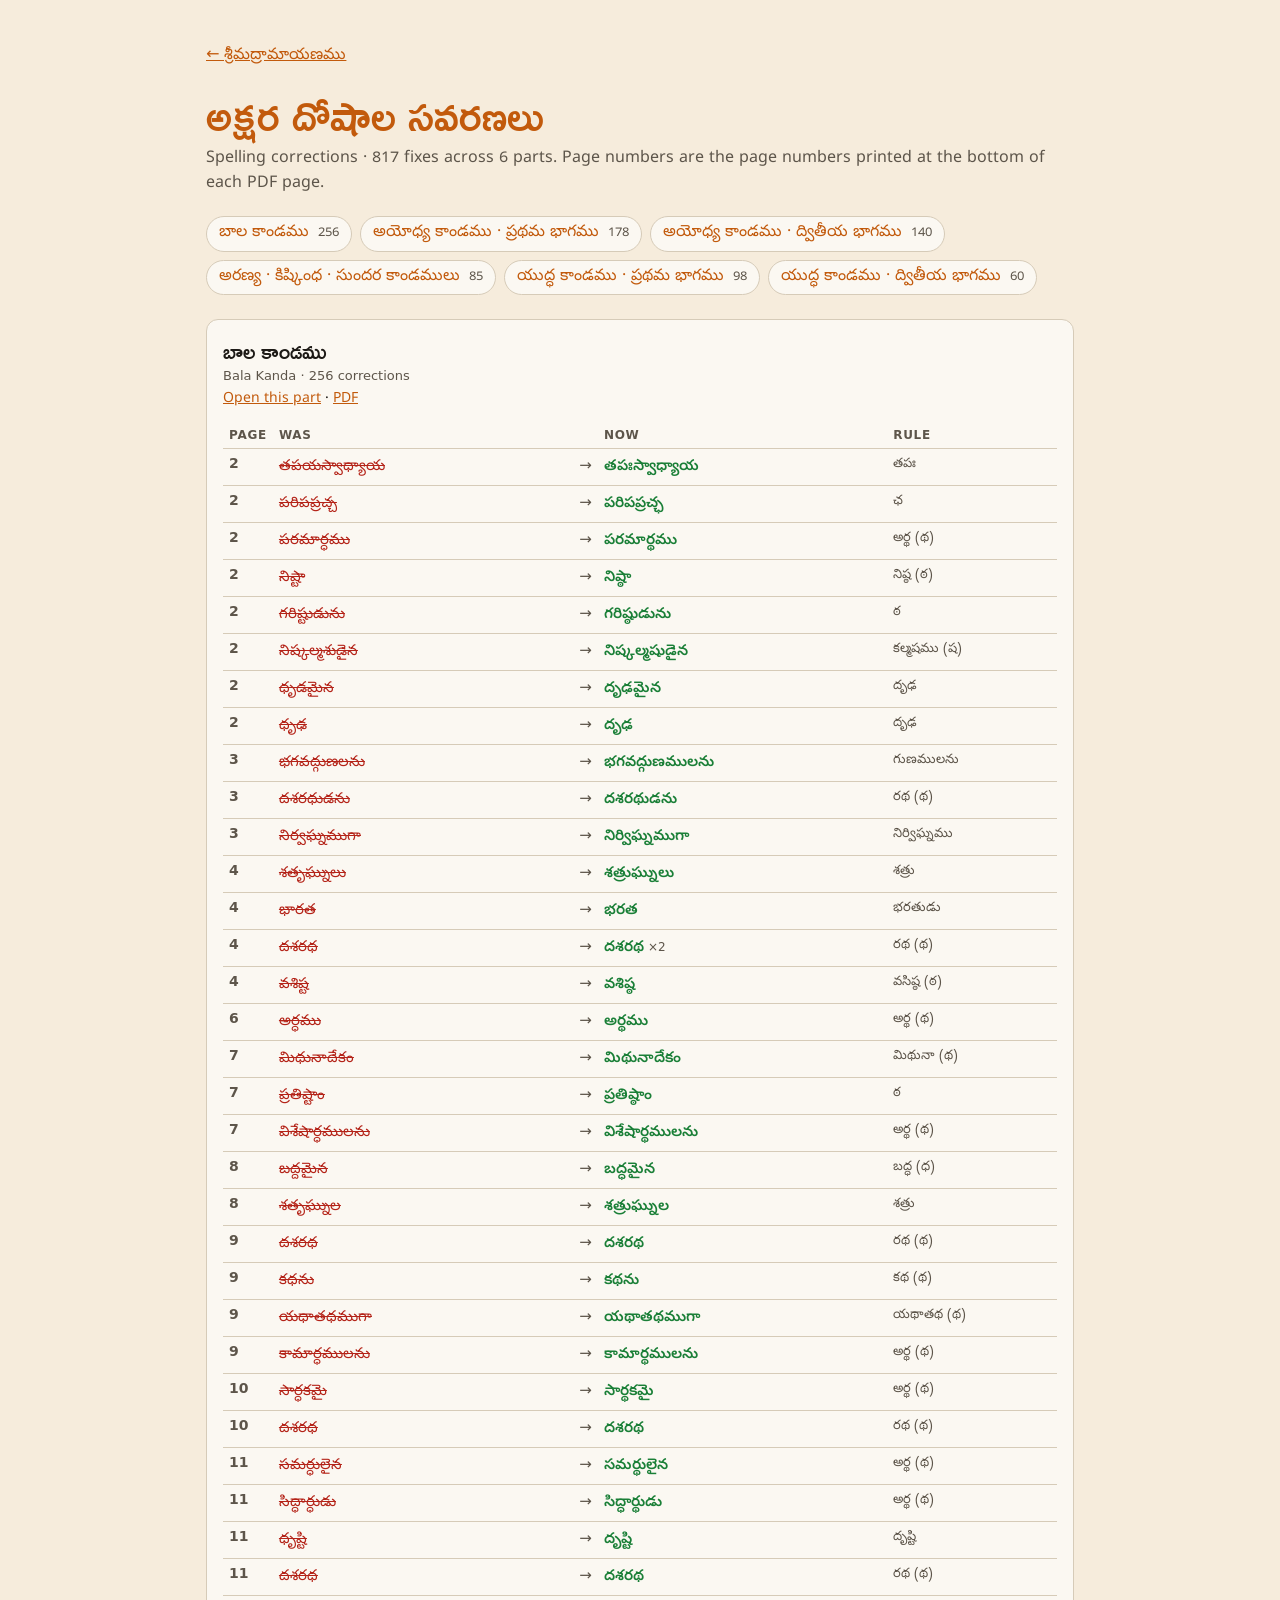
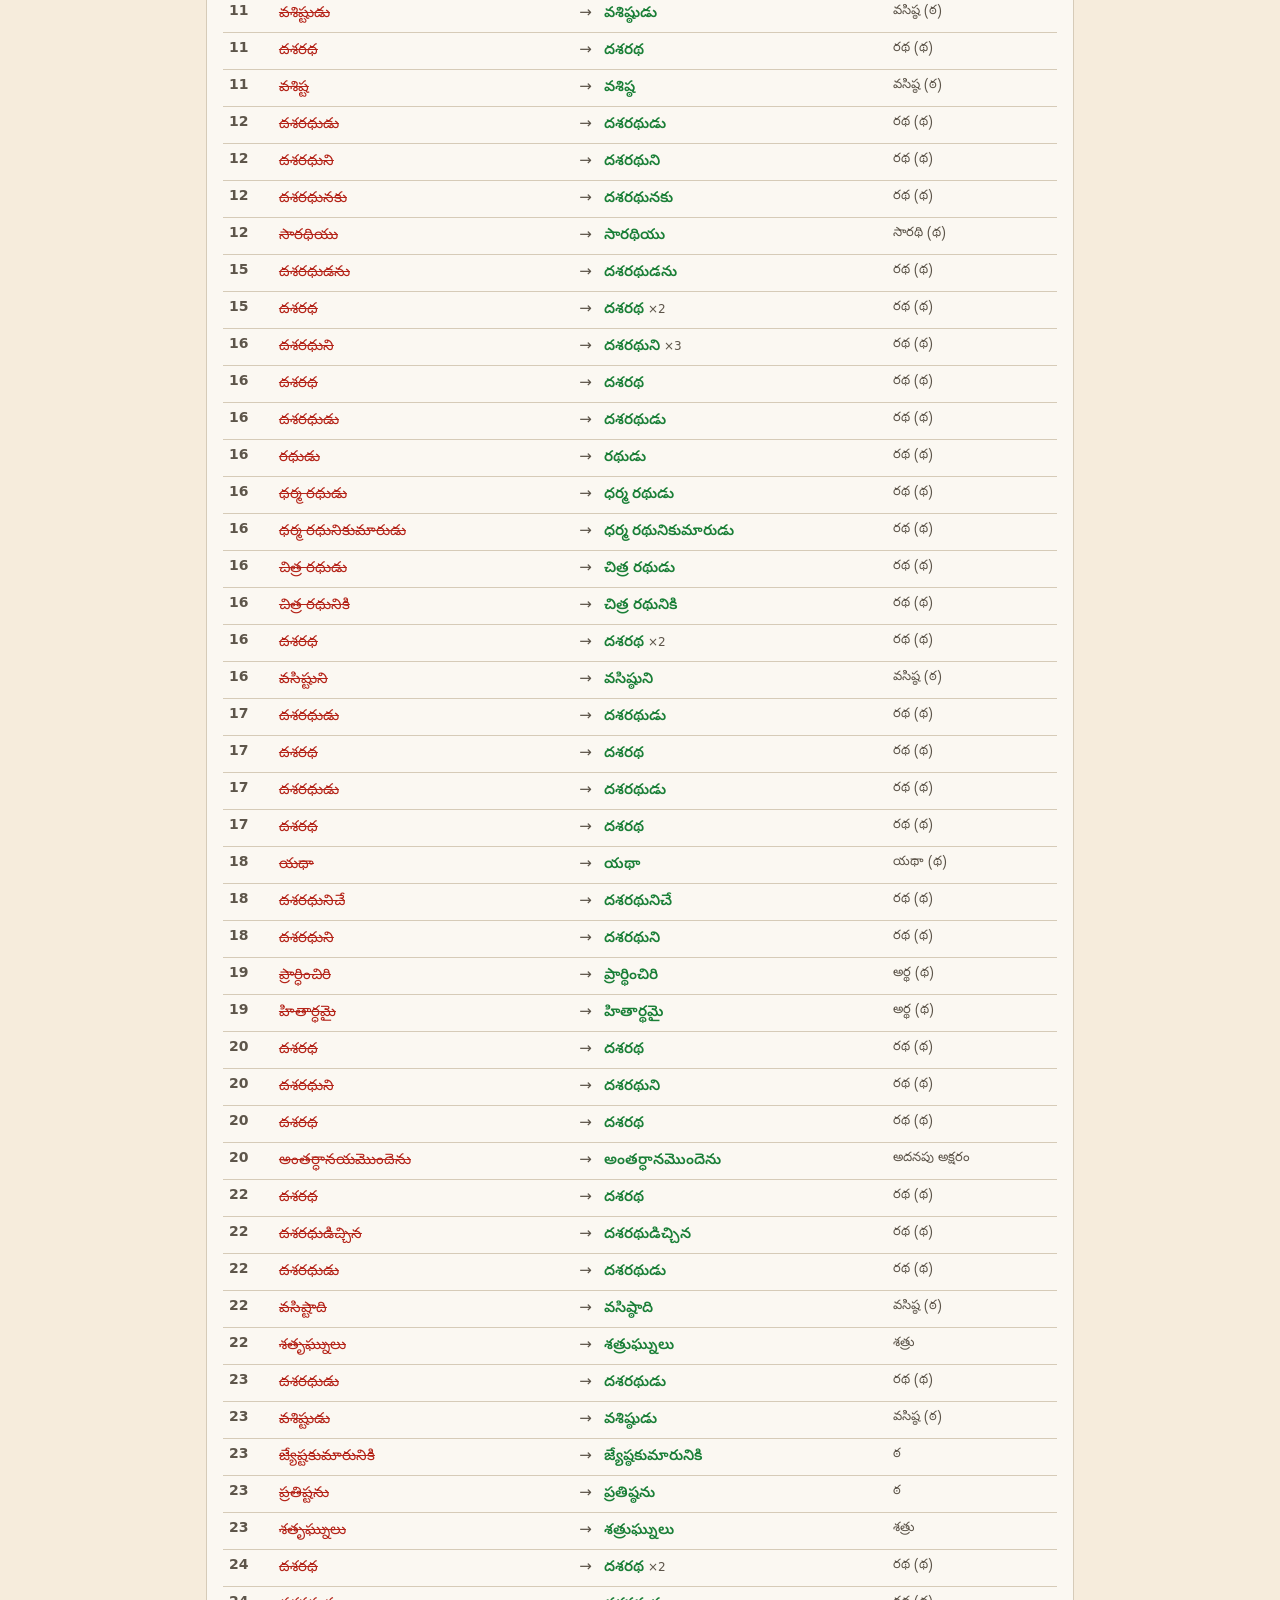
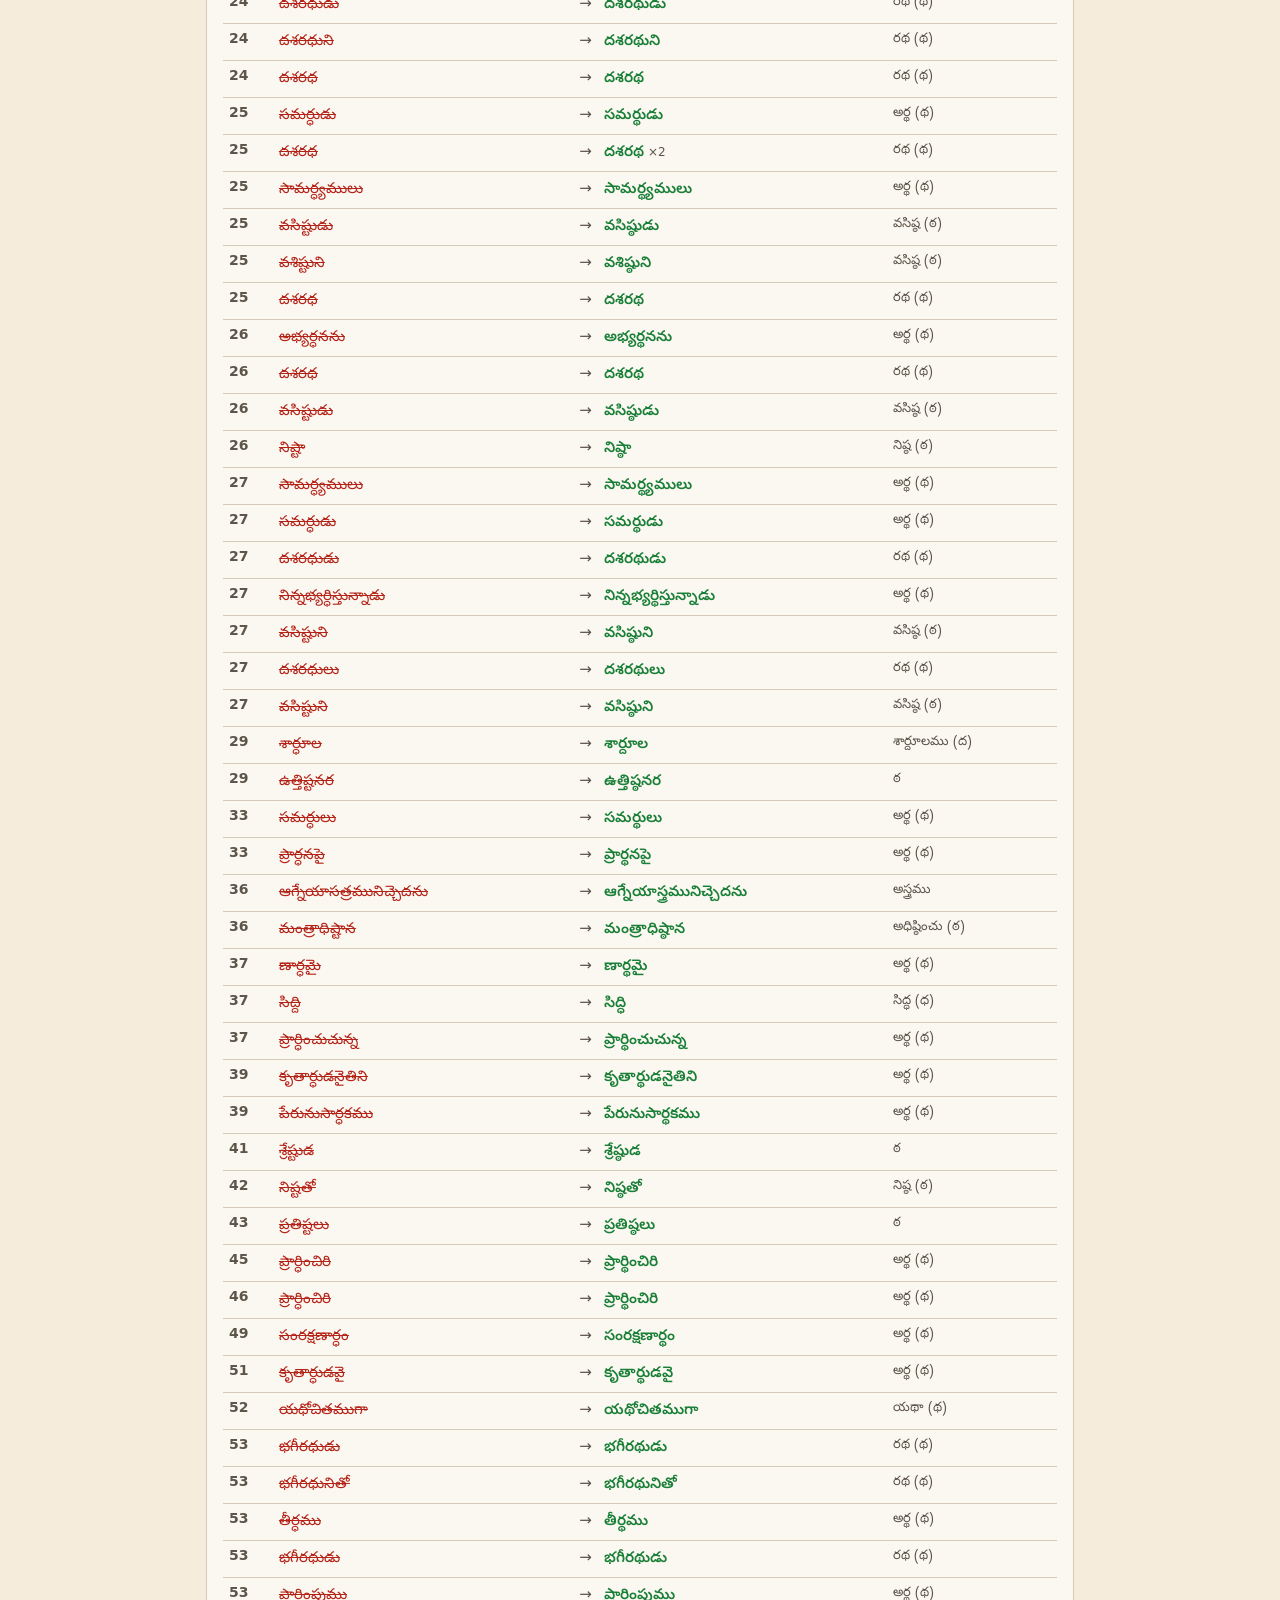
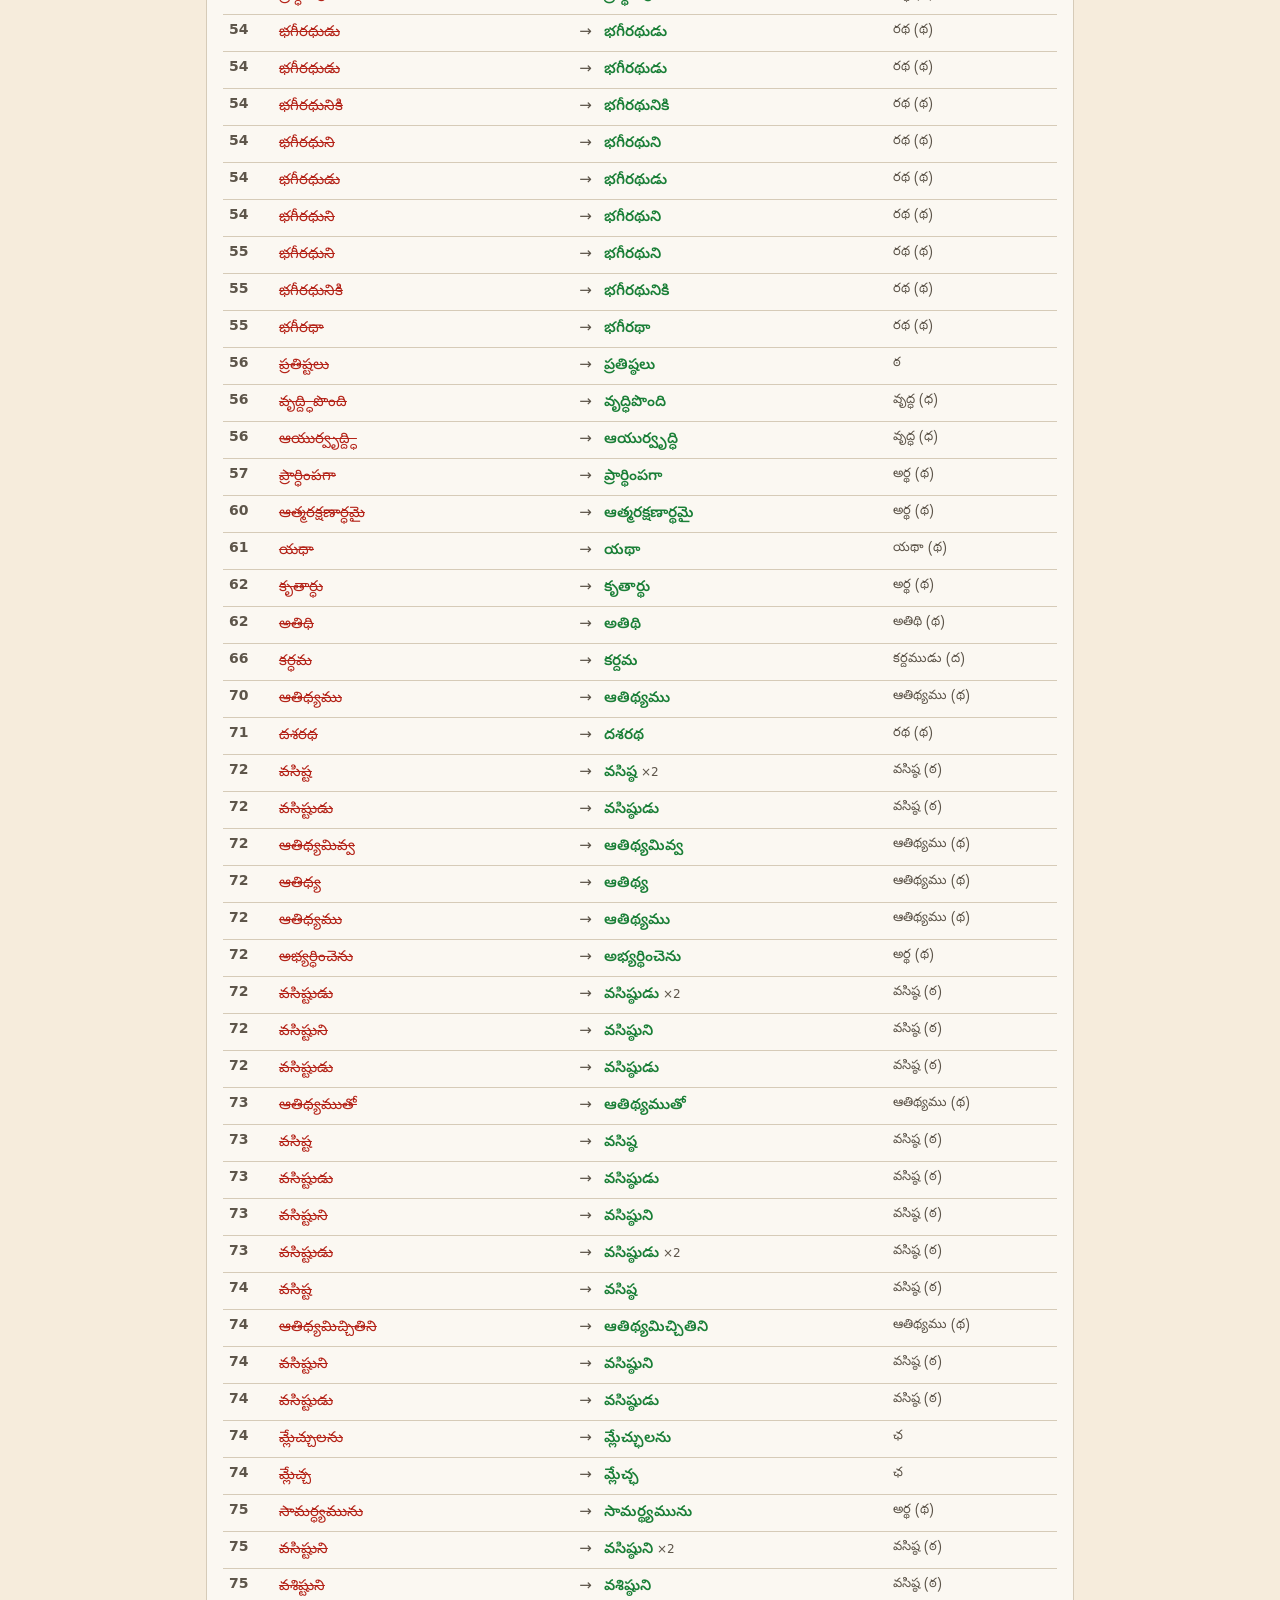
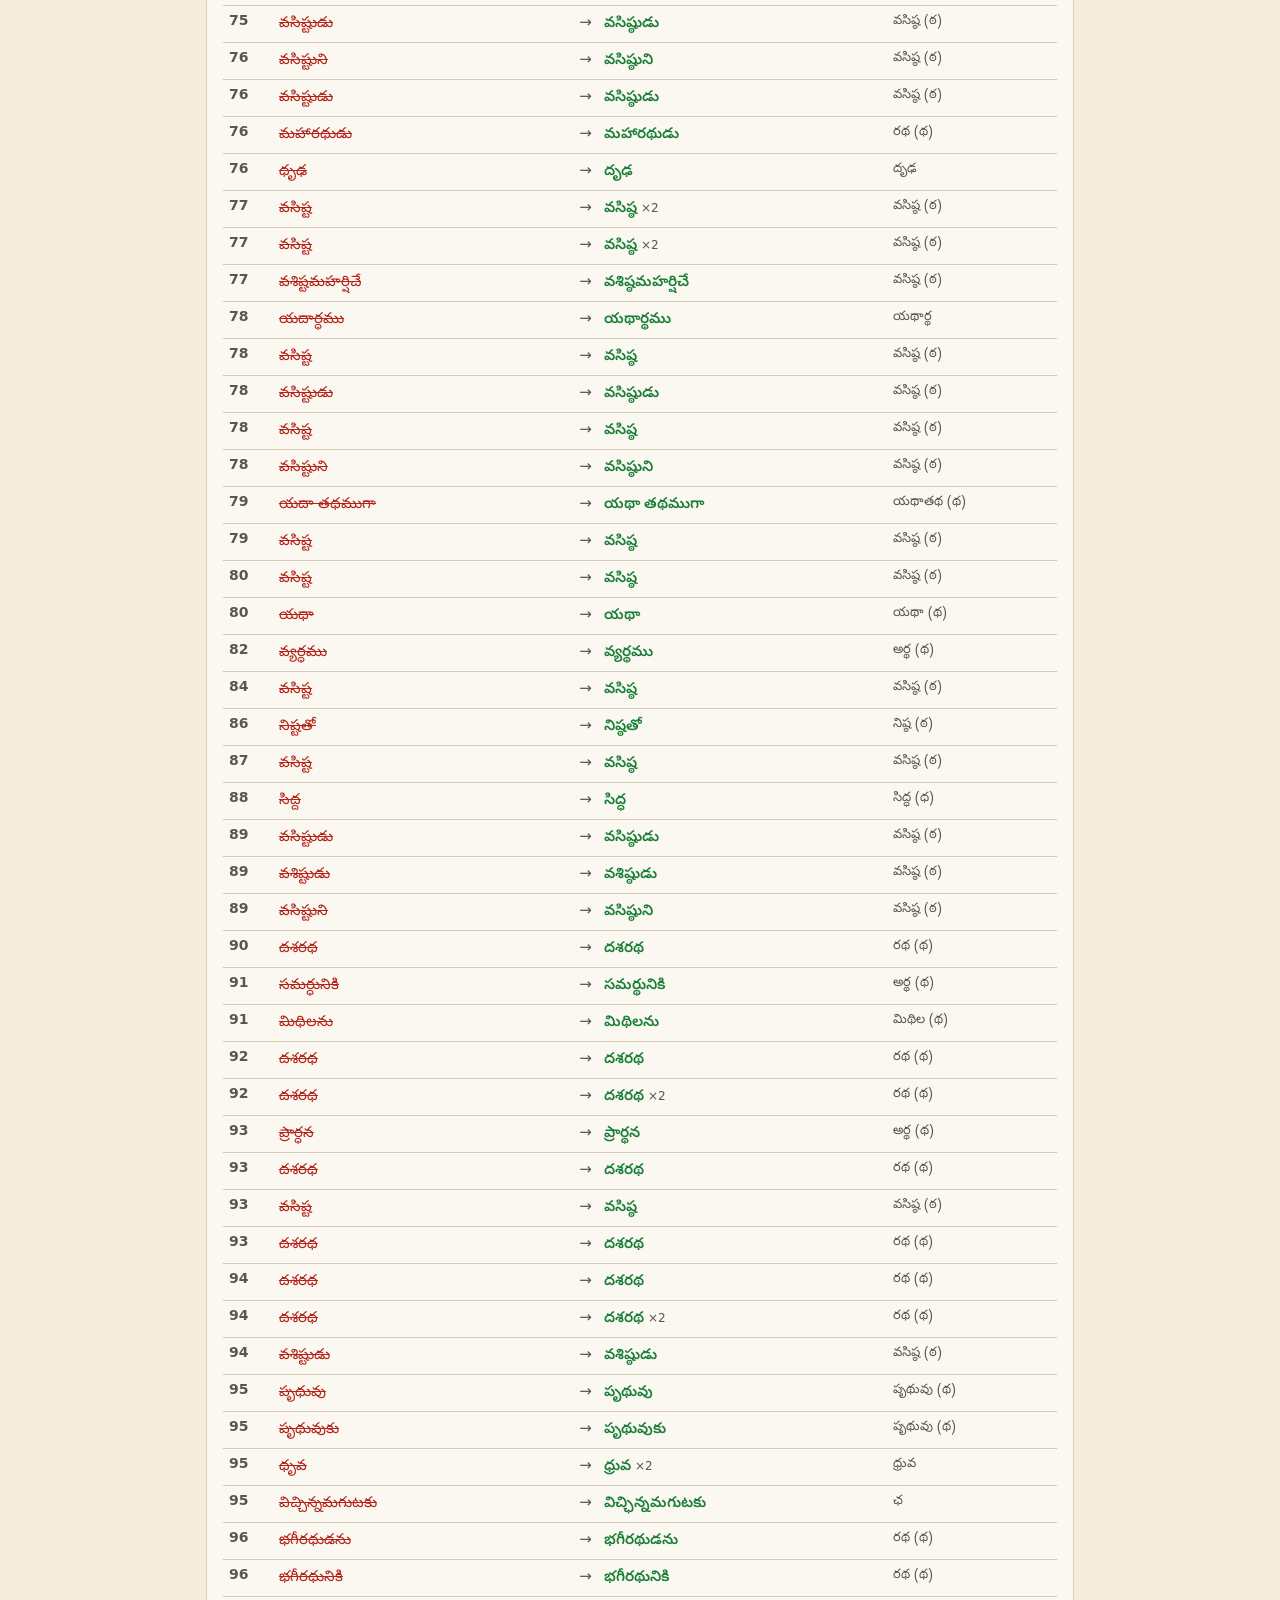
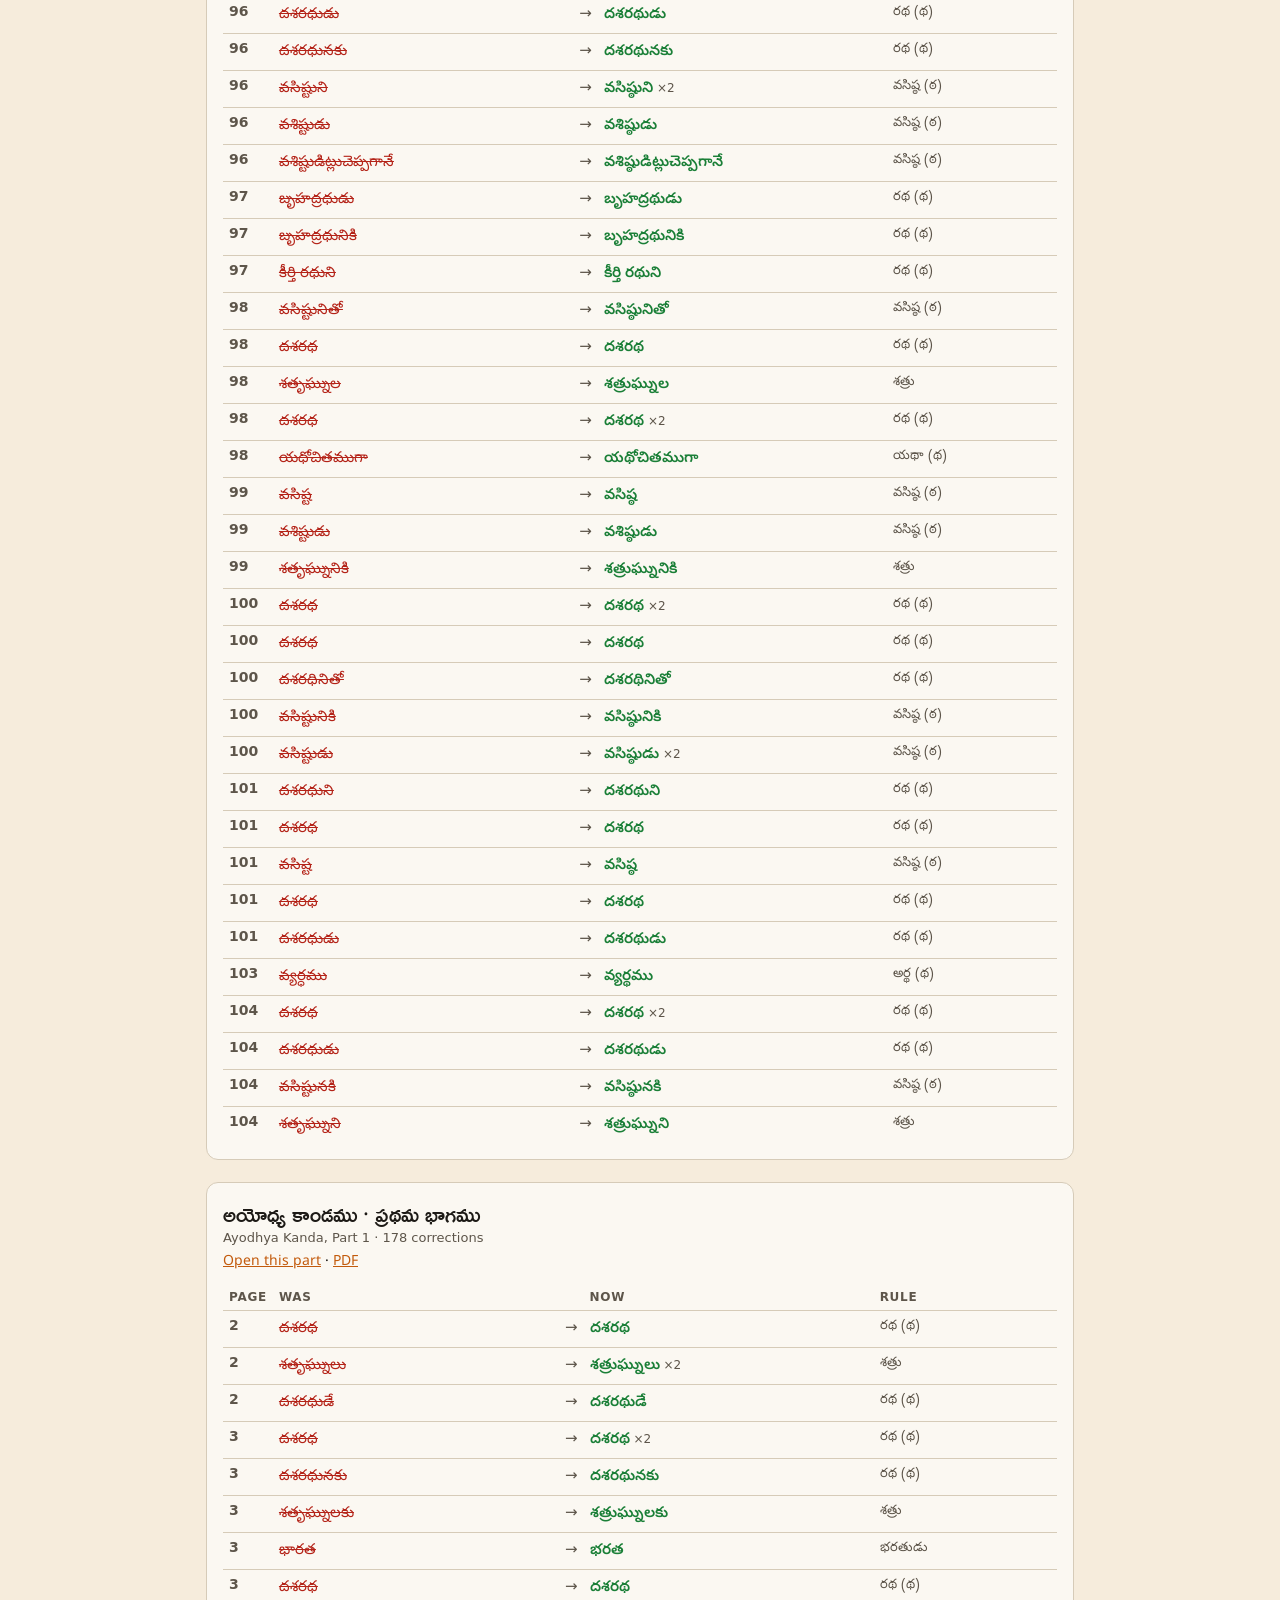
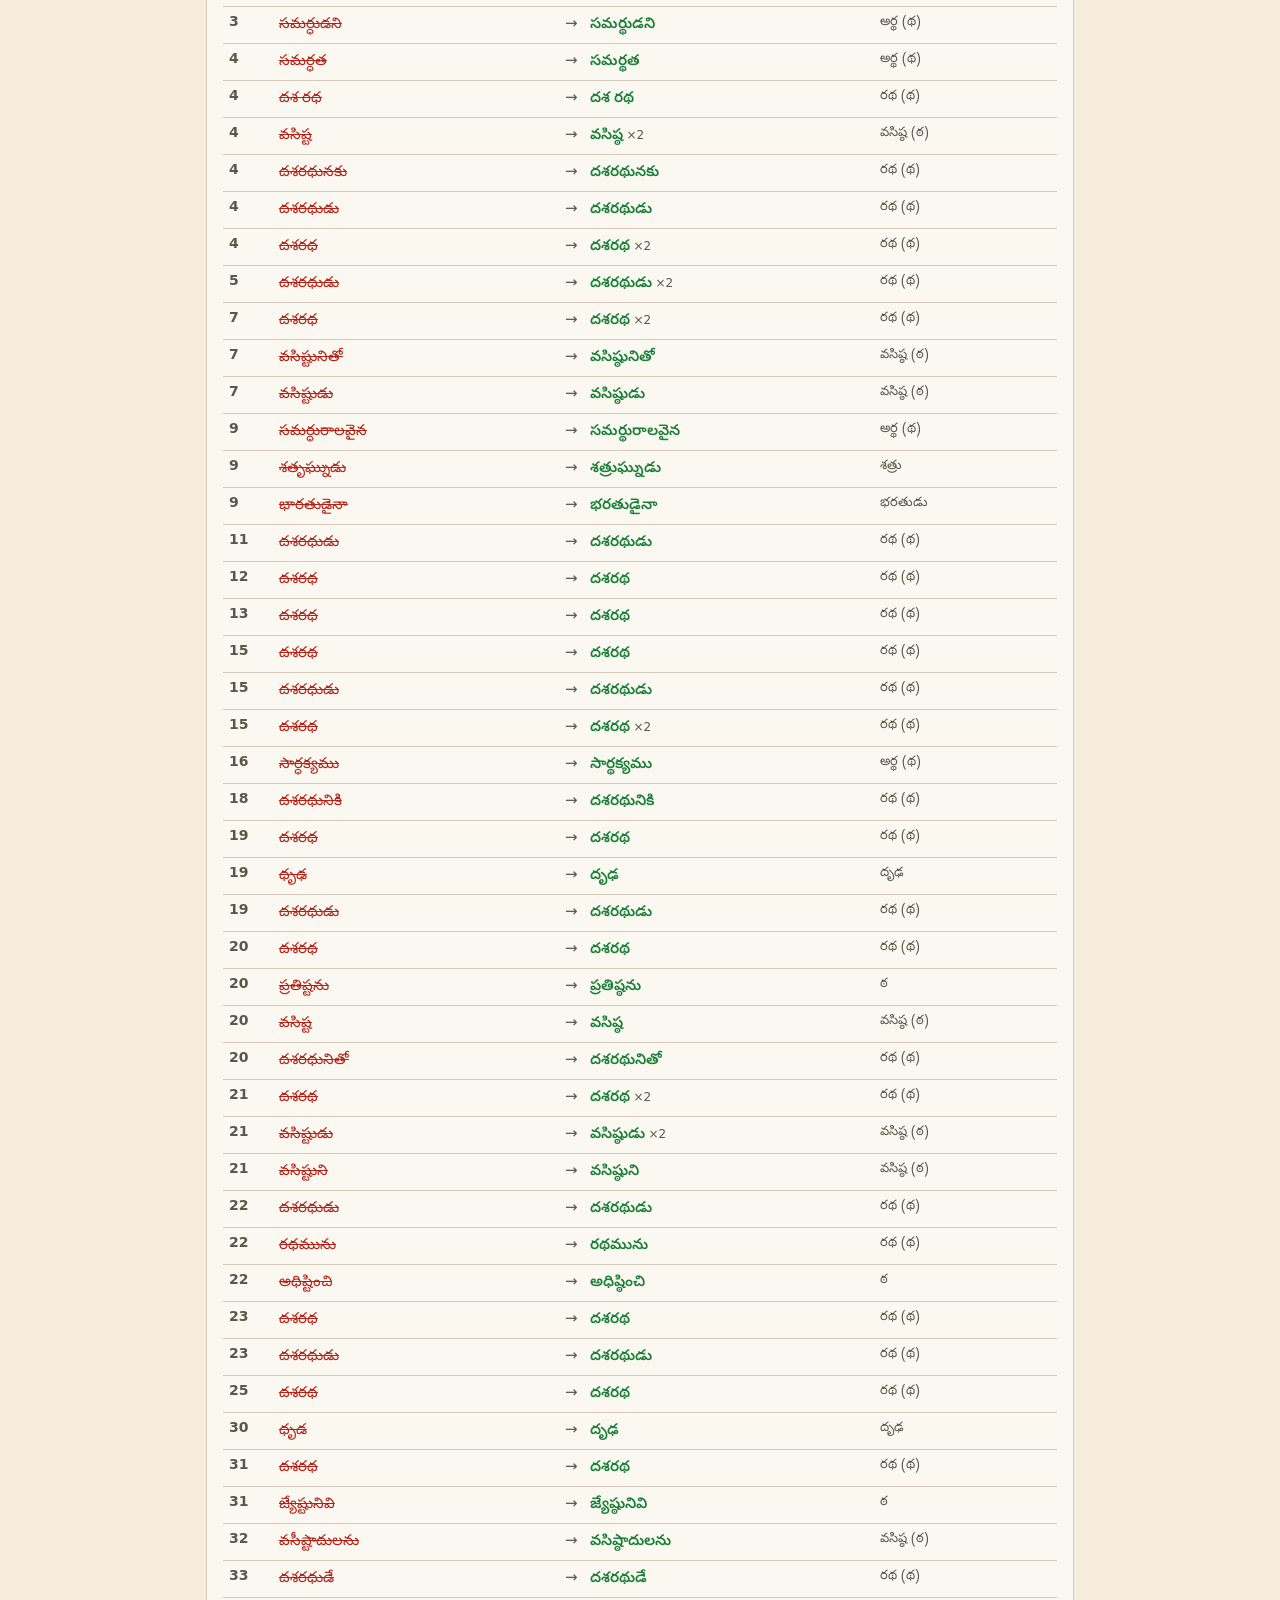
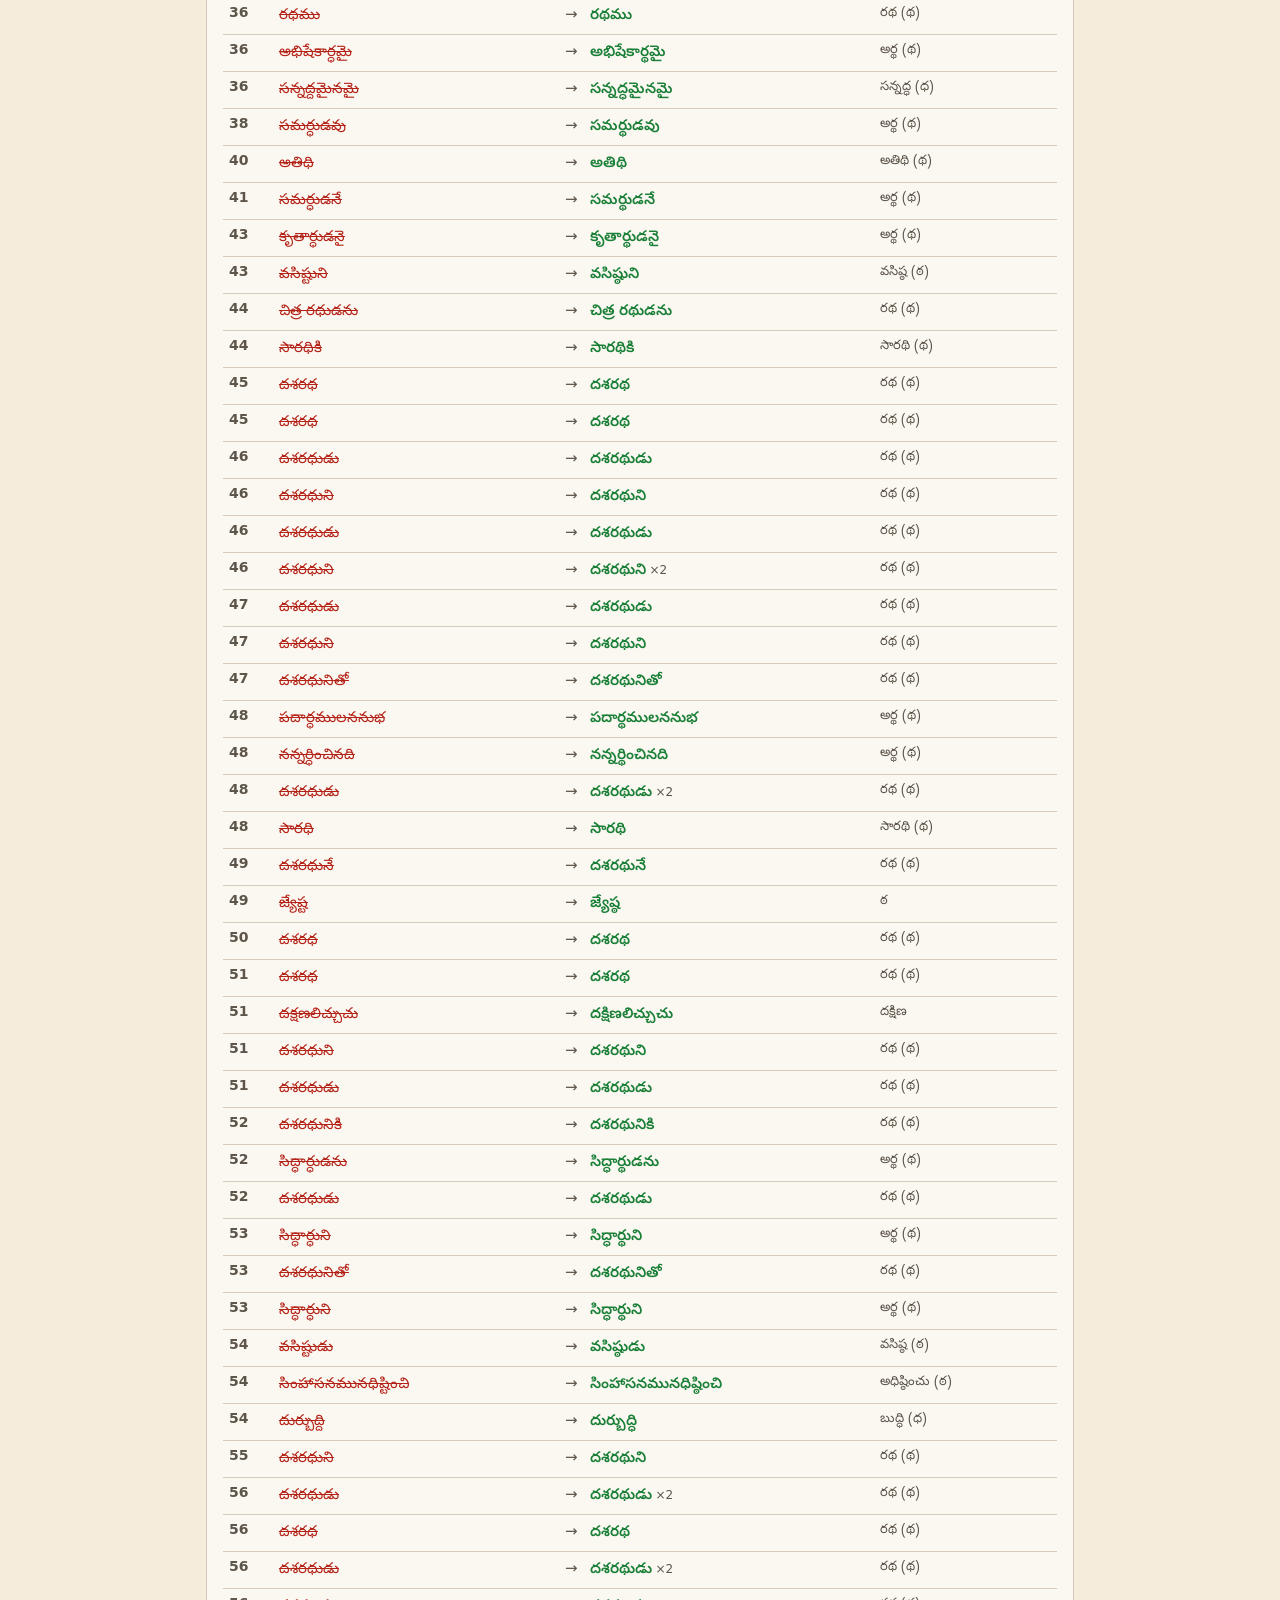
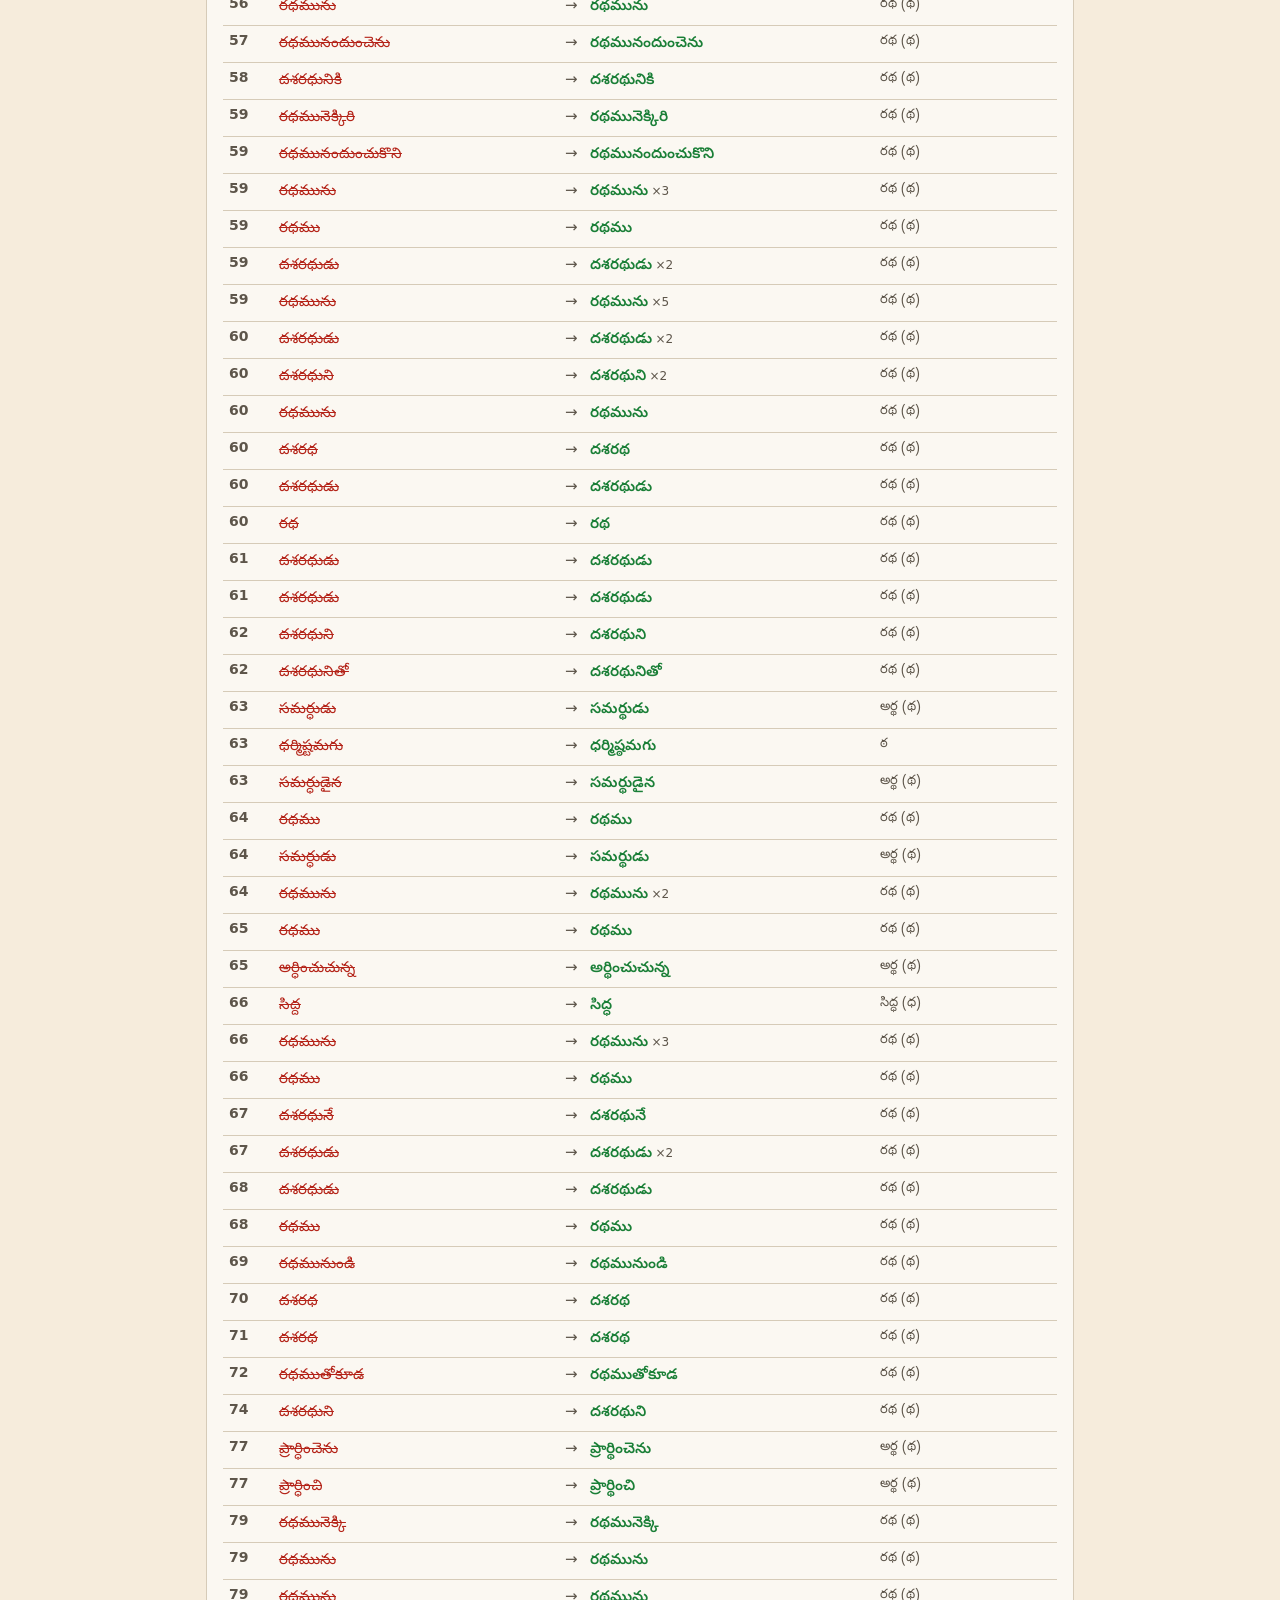
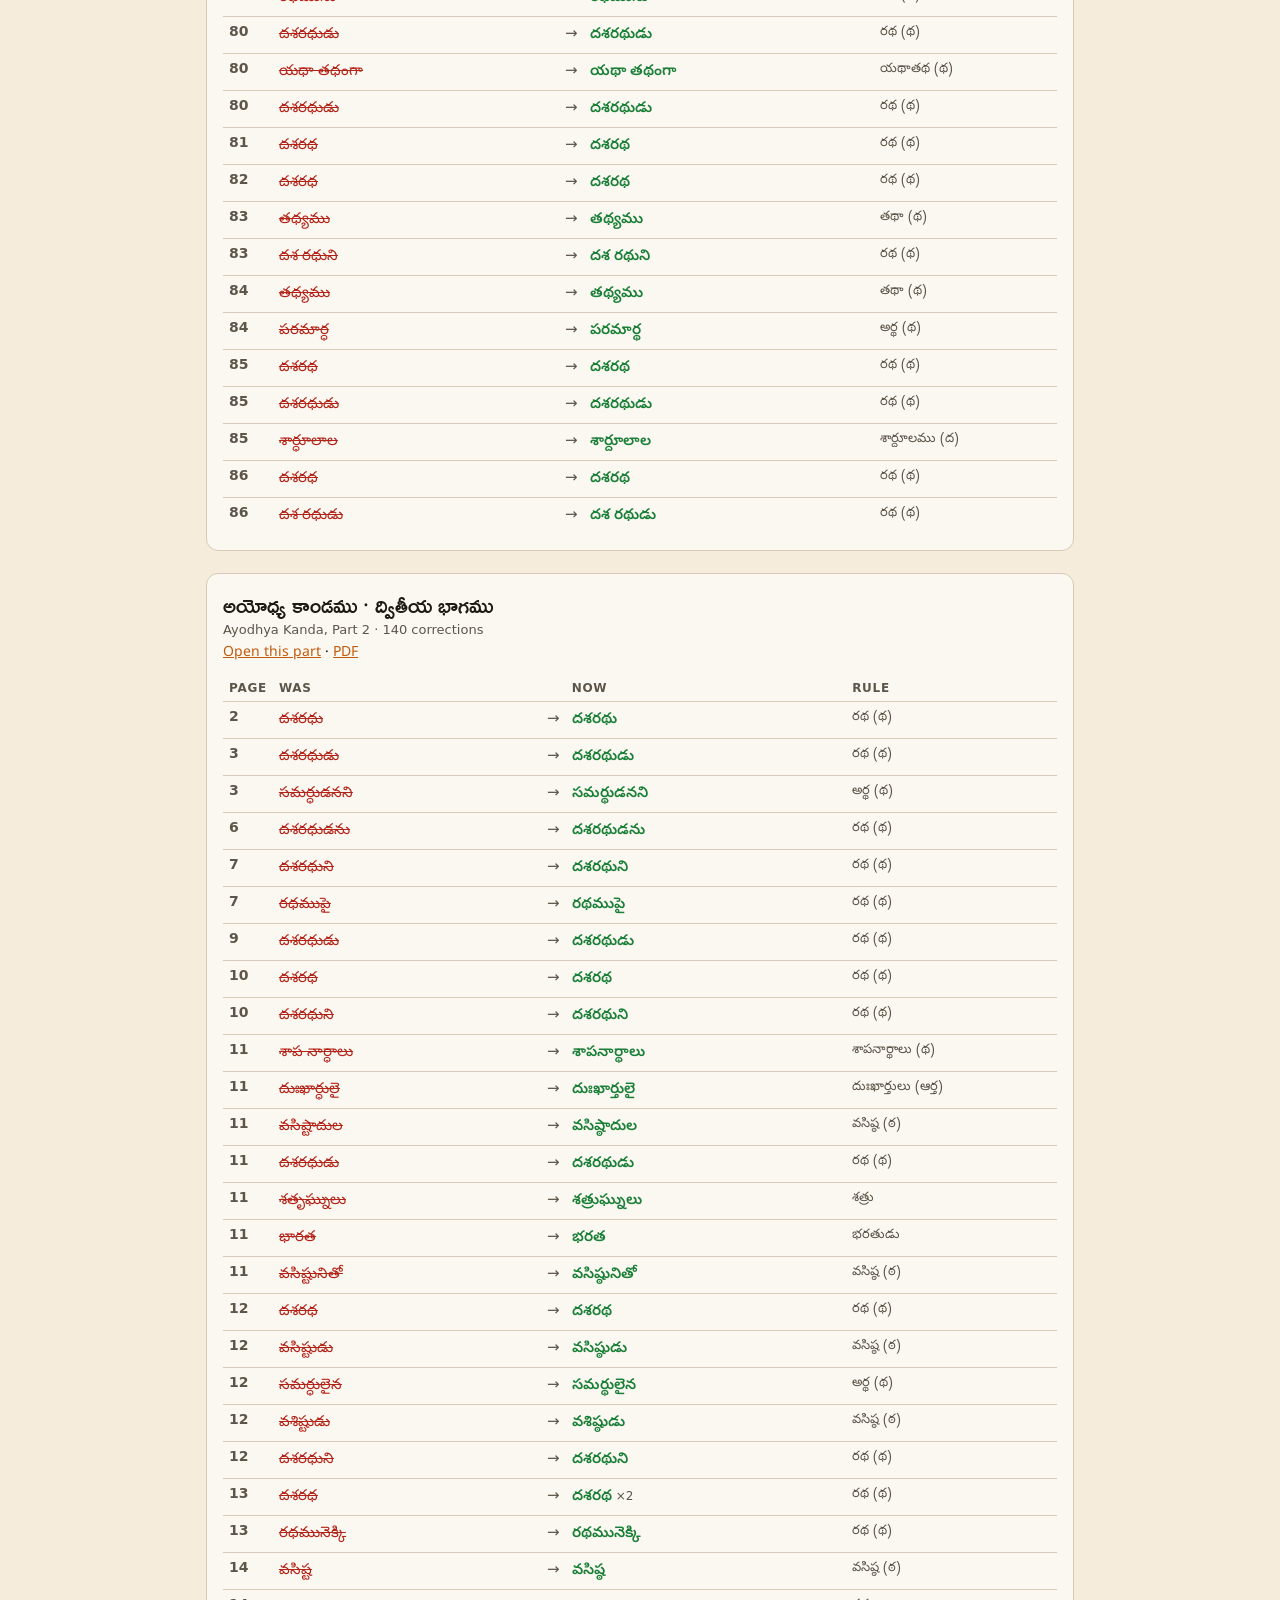
==== corrections/index.html @ 443e707f "Correct 817 spelling mistakes and add a corrections page tools/proofread.py fixes recurring spelling" ====
<!doctype html>
<html lang="te"><head><meta charset="utf-8"><meta name="viewport" content="width=device-width, initial-scale=1">
<title>Spelling corrections · శ్రీమద్రామాయణము</title>
<link rel="preconnect" href="https://fonts.googleapis.com"><link rel="preconnect" href="https://fonts.gstatic.com" crossorigin>
<link href="https://fonts.googleapis.com/css2?family=Noto+Sans+Telugu:wght@400;600&family=Ramabhadra&display=swap" rel="stylesheet">
<style>
:root { --paper:#f6ecdc; --card:#fbf8f2; --ink:#1d1a16; --ink2:#5d554a; --rule:#d6cbb8; --accent:#c25a0c; --old:#b42318; --new:#1a7f37; }
@media (prefers-color-scheme: dark) { :root { --paper:#16130f; --card:#1f1b16; --ink:#f1ebe0; --ink2:#b1a796; --rule:#3a3329; --accent:#ea8a42; --old:#ff8a80; --new:#7ee2a8; } }
* { box-sizing: border-box; }
body { margin:0; background:var(--paper); color:var(--ink); font:16px/1.6 "Noto Sans Telugu","Nirmala UI",system-ui,sans-serif; }
.wrap { max-width:900px; margin:0 auto; padding:28px 16px 60px; }
a { color:var(--accent); }
h1 { font-family:Ramabhadra,"Noto Sans Telugu",sans-serif; font-weight:400; color:var(--accent); font-size:clamp(28px,7vw,44px); margin:8px 0 4px; line-height:1.3; }
.lede { color:var(--ink2); margin:0 0 18px; }
.toc { list-style:none; padding:0; margin:0 0 24px; display:flex; flex-wrap:wrap; gap:8px; }
.toc li { background:var(--card); border:1px solid var(--rule); border-radius:999px; padding:4px 12px; }
.toc a { text-decoration:none; } .n { color:var(--ink2); font-size:13px; margin-left:4px; }
section { background:var(--card); border:1px solid var(--rule); border-radius:12px; padding:16px; margin:0 0 22px; }
h2 { font-family:Ramabhadra,"Noto Sans Telugu",sans-serif; font-weight:400; margin:0; font-size:22px; line-height:1.4; }
h2 .en { display:block; font-family:system-ui,sans-serif; font-size:13px; color:var(--ink2); }
.open { margin:4px 0 10px; font-size:14px; }
table { width:100%; border-collapse:collapse; font-size:15px; }
th { text-align:left; font:600 12px system-ui,sans-serif; color:var(--ink2); text-transform:uppercase; letter-spacing:.06em; border-bottom:1px solid var(--rule); padding:6px 6px; }
td { padding:6px; border-bottom:1px solid var(--rule); vertical-align:top; }
tr:last-child td { border-bottom:0; }
.pg { font:600 14px system-ui,sans-serif; color:var(--ink2); width:3.2em; }
.old { color:var(--old); text-decoration:line-through; text-decoration-thickness:1px; }
.new { color:var(--new); font-weight:600; }
.arrow { color:var(--ink2); width:1.2em; }
.why { color:var(--ink2); font-size:13px; }
.x { font:500 12px system-ui,sans-serif; color:var(--ink2); }
@media (max-width:560px) { .why { display:none; } th:last-child { display:none; } }
</style></head><body><div class="wrap">
<p><a href="../">← శ్రీమద్రామాయణము</a></p>
<h1>అక్షర దోషాల సవరణలు</h1>
<p class="lede">Spelling corrections · 817 fixes across 6 parts. Page numbers are the page numbers printed at the bottom of each PDF page.</p>
<ul class="toc"><li><a href="#01-bala-kanda">బాల కాండము</a> <span class="n">256</span></li><li><a href="#02-ayodhya-kanda-part-1">అయోధ్య కాండము · ప్రథమ భాగము</a> <span class="n">178</span></li><li><a href="#03-ayodhya-kanda-part-2">అయోధ్య కాండము · ద్వితీయ భాగము</a> <span class="n">140</span></li><li><a href="#04-aranya-kishkindha-sundara-kanda">అరణ్య · కిష్కింధ · సుందర కాండములు</a> <span class="n">85</span></li><li><a href="#05-yuddha-kanda-part-1">యుద్ధ కాండము · ప్రథమ భాగము</a> <span class="n">98</span></li><li><a href="#06-yuddha-kanda-part-2">యుద్ధ కాండము · ద్వితీయ భాగము</a> <span class="n">60</span></li></ul>
<section id="01-bala-kanda"><h2>బాల కాండము <span class="en">Bala Kanda · 256 corrections</span></h2>
<p class="open"><a href="../#read=data/01-bala-kanda.pdf">Open this part</a> · <a href="../data/01-bala-kanda.pdf">PDF</a></p>
<table><thead><tr><th>Page</th><th>Was</th><th></th><th>Now</th><th>Rule</th></tr></thead><tbody>
<tr><td class="pg">2</td><td class="old">తపయస్వాధ్యాయ</td><td class="arrow">→</td><td class="new">తపఃస్వాధ్యాయ</td><td class="why">తపః</td></tr>
<tr><td class="pg">2</td><td class="old">పరిపప్రచ్చ</td><td class="arrow">→</td><td class="new">పరిపప్రచ్ఛ</td><td class="why">ఛ</td></tr>
<tr><td class="pg">2</td><td class="old">పరమార్ధము</td><td class="arrow">→</td><td class="new">పరమార్థము</td><td class="why">అర్థ (థ)</td></tr>
<tr><td class="pg">2</td><td class="old">నిష్టా</td><td class="arrow">→</td><td class="new">నిష్ఠా</td><td class="why">నిష్ఠ (ఠ)</td></tr>
<tr><td class="pg">2</td><td class="old">గరిష్టుడును</td><td class="arrow">→</td><td class="new">గరిష్ఠుడును</td><td class="why">ఠ</td></tr>
<tr><td class="pg">2</td><td class="old">నిష్కల్మశుడైన</td><td class="arrow">→</td><td class="new">నిష్కల్మషుడైన</td><td class="why">కల్మషము (ష)</td></tr>
<tr><td class="pg">2</td><td class="old">ధృడమైన</td><td class="arrow">→</td><td class="new">దృఢమైన</td><td class="why">దృఢ</td></tr>
<tr><td class="pg">2</td><td class="old">ధృఢ</td><td class="arrow">→</td><td class="new">దృఢ</td><td class="why">దృఢ</td></tr>
<tr><td class="pg">3</td><td class="old">భగవద్గుణలను</td><td class="arrow">→</td><td class="new">భగవద్గుణములను</td><td class="why">గుణములను</td></tr>
<tr><td class="pg">3</td><td class="old">దశరధుడను</td><td class="arrow">→</td><td class="new">దశరథుడను</td><td class="why">రథ (థ)</td></tr>
<tr><td class="pg">3</td><td class="old">నిర్వఘ్నముగా</td><td class="arrow">→</td><td class="new">నిర్విఘ్నముగా</td><td class="why">నిర్విఘ్నము</td></tr>
<tr><td class="pg">4</td><td class="old">శతృఘ్నులు</td><td class="arrow">→</td><td class="new">శత్రుఘ్నులు</td><td class="why">శత్రు</td></tr>
<tr><td class="pg">4</td><td class="old">భారత</td><td class="arrow">→</td><td class="new">భరత</td><td class="why">భరతుడు</td></tr>
<tr><td class="pg">4</td><td class="old">దశరధ</td><td class="arrow">→</td><td class="new">దశరథ <span class="x">×2</span></td><td class="why">రథ (థ)</td></tr>
<tr><td class="pg">4</td><td class="old">వశిష్ట</td><td class="arrow">→</td><td class="new">వశిష్ఠ</td><td class="why">వసిష్ఠ (ఠ)</td></tr>
<tr><td class="pg">6</td><td class="old">అర్ధము</td><td class="arrow">→</td><td class="new">అర్థము</td><td class="why">అర్థ (థ)</td></tr>
<tr><td class="pg">7</td><td class="old">మిధునాదేకం</td><td class="arrow">→</td><td class="new">మిథునాదేకం</td><td class="why">మిథునా (థ)</td></tr>
<tr><td class="pg">7</td><td class="old">ప్రతిష్టాం</td><td class="arrow">→</td><td class="new">ప్రతిష్ఠాం</td><td class="why">ఠ</td></tr>
<tr><td class="pg">7</td><td class="old">విశేషార్ధములను</td><td class="arrow">→</td><td class="new">విశేషార్థములను</td><td class="why">అర్థ (థ)</td></tr>
<tr><td class="pg">8</td><td class="old">బద్దమైన</td><td class="arrow">→</td><td class="new">బద్ధమైన</td><td class="why">బద్ధ (ధ)</td></tr>
<tr><td class="pg">8</td><td class="old">శతృఘ్నుల</td><td class="arrow">→</td><td class="new">శత్రుఘ్నుల</td><td class="why">శత్రు</td></tr>
<tr><td class="pg">9</td><td class="old">దశరధ</td><td class="arrow">→</td><td class="new">దశరథ</td><td class="why">రథ (థ)</td></tr>
<tr><td class="pg">9</td><td class="old">కధను</td><td class="arrow">→</td><td class="new">కథను</td><td class="why">కథ (థ)</td></tr>
<tr><td class="pg">9</td><td class="old">యధాతధముగా</td><td class="arrow">→</td><td class="new">యథాతథముగా</td><td class="why">యథాతథ (థ)</td></tr>
<tr><td class="pg">9</td><td class="old">కామార్ధములను</td><td class="arrow">→</td><td class="new">కామార్థములను</td><td class="why">అర్థ (థ)</td></tr>
<tr><td class="pg">10</td><td class="old">సార్ధకమై</td><td class="arrow">→</td><td class="new">సార్థకమై</td><td class="why">అర్థ (థ)</td></tr>
<tr><td class="pg">10</td><td class="old">దశరధ</td><td class="arrow">→</td><td class="new">దశరథ</td><td class="why">రథ (థ)</td></tr>
<tr><td class="pg">11</td><td class="old">సమర్ధులైన</td><td class="arrow">→</td><td class="new">సమర్థులైన</td><td class="why">అర్థ (థ)</td></tr>
<tr><td class="pg">11</td><td class="old">సిద్ధార్ధుడు</td><td class="arrow">→</td><td class="new">సిద్ధార్థుడు</td><td class="why">అర్థ (థ)</td></tr>
<tr><td class="pg">11</td><td class="old">ధృష్టి</td><td class="arrow">→</td><td class="new">దృష్టి</td><td class="why">దృష్టి</td></tr>
<tr><td class="pg">11</td><td class="old">దశరధ</td><td class="arrow">→</td><td class="new">దశరథ</td><td class="why">రథ (థ)</td></tr>
<tr><td class="pg">11</td><td class="old">వశిష్టుడు</td><td class="arrow">→</td><td class="new">వశిష్ఠుడు</td><td class="why">వసిష్ఠ (ఠ)</td></tr>
<tr><td class="pg">11</td><td class="old">దశరధ</td><td class="arrow">→</td><td class="new">దశరథ</td><td class="why">రథ (థ)</td></tr>
<tr><td class="pg">11</td><td class="old">వశిష్ట</td><td class="arrow">→</td><td class="new">వశిష్ఠ</td><td class="why">వసిష్ఠ (ఠ)</td></tr>
<tr><td class="pg">12</td><td class="old">దశరధుడు</td><td class="arrow">→</td><td class="new">దశరథుడు</td><td class="why">రథ (థ)</td></tr>
<tr><td class="pg">12</td><td class="old">దశరధుని</td><td class="arrow">→</td><td class="new">దశరథుని</td><td class="why">రథ (థ)</td></tr>
<tr><td class="pg">12</td><td class="old">దశరధునకు</td><td class="arrow">→</td><td class="new">దశరథునకు</td><td class="why">రథ (థ)</td></tr>
<tr><td class="pg">12</td><td class="old">సారధియు</td><td class="arrow">→</td><td class="new">సారథియు</td><td class="why">సారథి (థ)</td></tr>
<tr><td class="pg">15</td><td class="old">దశరధుడను</td><td class="arrow">→</td><td class="new">దశరథుడను</td><td class="why">రథ (థ)</td></tr>
<tr><td class="pg">15</td><td class="old">దశరధ</td><td class="arrow">→</td><td class="new">దశరథ <span class="x">×2</span></td><td class="why">రథ (థ)</td></tr>
<tr><td class="pg">16</td><td class="old">దశరధుని</td><td class="arrow">→</td><td class="new">దశరథుని <span class="x">×3</span></td><td class="why">రథ (థ)</td></tr>
<tr><td class="pg">16</td><td class="old">దశరధ</td><td class="arrow">→</td><td class="new">దశరథ</td><td class="why">రథ (థ)</td></tr>
<tr><td class="pg">16</td><td class="old">దశరధుడు</td><td class="arrow">→</td><td class="new">దశరథుడు</td><td class="why">రథ (థ)</td></tr>
<tr><td class="pg">16</td><td class="old">రధుడు</td><td class="arrow">→</td><td class="new">రథుడు</td><td class="why">రథ (థ)</td></tr>
<tr><td class="pg">16</td><td class="old">ధర్మ రధుడు</td><td class="arrow">→</td><td class="new">ధర్మ రథుడు</td><td class="why">రథ (థ)</td></tr>
<tr><td class="pg">16</td><td class="old">ధర్మ రధునికుమారుడు</td><td class="arrow">→</td><td class="new">ధర్మ రథునికుమారుడు</td><td class="why">రథ (థ)</td></tr>
<tr><td class="pg">16</td><td class="old">చిత్ర రధుడు</td><td class="arrow">→</td><td class="new">చిత్ర రథుడు</td><td class="why">రథ (థ)</td></tr>
<tr><td class="pg">16</td><td class="old">చిత్ర రధునికి</td><td class="arrow">→</td><td class="new">చిత్ర రథునికి</td><td class="why">రథ (థ)</td></tr>
<tr><td class="pg">16</td><td class="old">దశరధ</td><td class="arrow">→</td><td class="new">దశరథ <span class="x">×2</span></td><td class="why">రథ (థ)</td></tr>
<tr><td class="pg">16</td><td class="old">వసిష్టుని</td><td class="arrow">→</td><td class="new">వసిష్ఠుని</td><td class="why">వసిష్ఠ (ఠ)</td></tr>
<tr><td class="pg">17</td><td class="old">దశరధుడు</td><td class="arrow">→</td><td class="new">దశరథుడు</td><td class="why">రథ (థ)</td></tr>
<tr><td class="pg">17</td><td class="old">దశరధ</td><td class="arrow">→</td><td class="new">దశరథ</td><td class="why">రథ (థ)</td></tr>
<tr><td class="pg">17</td><td class="old">దశరధుడు</td><td class="arrow">→</td><td class="new">దశరథుడు</td><td class="why">రథ (థ)</td></tr>
<tr><td class="pg">17</td><td class="old">దశరధ</td><td class="arrow">→</td><td class="new">దశరథ</td><td class="why">రథ (థ)</td></tr>
<tr><td class="pg">18</td><td class="old">యధా</td><td class="arrow">→</td><td class="new">యథా</td><td class="why">యథా (థ)</td></tr>
<tr><td class="pg">18</td><td class="old">దశరధునిచే</td><td class="arrow">→</td><td class="new">దశరథునిచే</td><td class="why">రథ (థ)</td></tr>
<tr><td class="pg">18</td><td class="old">దశరధుని</td><td class="arrow">→</td><td class="new">దశరథుని</td><td class="why">రథ (థ)</td></tr>
<tr><td class="pg">19</td><td class="old">ప్రార్ధించిరి</td><td class="arrow">→</td><td class="new">ప్రార్థించిరి</td><td class="why">అర్థ (థ)</td></tr>
<tr><td class="pg">19</td><td class="old">హితార్ధమై</td><td class="arrow">→</td><td class="new">హితార్థమై</td><td class="why">అర్థ (థ)</td></tr>
<tr><td class="pg">20</td><td class="old">దశరధ</td><td class="arrow">→</td><td class="new">దశరథ</td><td class="why">రథ (థ)</td></tr>
<tr><td class="pg">20</td><td class="old">దశరధుని</td><td class="arrow">→</td><td class="new">దశరథుని</td><td class="why">రథ (థ)</td></tr>
<tr><td class="pg">20</td><td class="old">దశరధ</td><td class="arrow">→</td><td class="new">దశరథ</td><td class="why">రథ (థ)</td></tr>
<tr><td class="pg">20</td><td class="old">అంతర్ధానయమొందెను</td><td class="arrow">→</td><td class="new">అంతర్ధానమొందెను</td><td class="why">అదనపు అక్షరం</td></tr>
<tr><td class="pg">22</td><td class="old">దశరధ</td><td class="arrow">→</td><td class="new">దశరథ</td><td class="why">రథ (థ)</td></tr>
<tr><td class="pg">22</td><td class="old">దశరధుడిచ్చిన</td><td class="arrow">→</td><td class="new">దశరథుడిచ్చిన</td><td class="why">రథ (థ)</td></tr>
<tr><td class="pg">22</td><td class="old">దశరధుడు</td><td class="arrow">→</td><td class="new">దశరథుడు</td><td class="why">రథ (థ)</td></tr>
<tr><td class="pg">22</td><td class="old">వసిష్టాది</td><td class="arrow">→</td><td class="new">వసిష్ఠాది</td><td class="why">వసిష్ఠ (ఠ)</td></tr>
<tr><td class="pg">22</td><td class="old">శతృఘ్నులు</td><td class="arrow">→</td><td class="new">శత్రుఘ్నులు</td><td class="why">శత్రు</td></tr>
<tr><td class="pg">23</td><td class="old">దశరధుడు</td><td class="arrow">→</td><td class="new">దశరథుడు</td><td class="why">రథ (థ)</td></tr>
<tr><td class="pg">23</td><td class="old">వశిష్టుడు</td><td class="arrow">→</td><td class="new">వశిష్ఠుడు</td><td class="why">వసిష్ఠ (ఠ)</td></tr>
<tr><td class="pg">23</td><td class="old">జ్యేష్టకుమారునికి</td><td class="arrow">→</td><td class="new">జ్యేష్ఠకుమారునికి</td><td class="why">ఠ</td></tr>
<tr><td class="pg">23</td><td class="old">ప్రతిష్టను</td><td class="arrow">→</td><td class="new">ప్రతిష్ఠను</td><td class="why">ఠ</td></tr>
<tr><td class="pg">23</td><td class="old">శతృఘ్నులు</td><td class="arrow">→</td><td class="new">శత్రుఘ్నులు</td><td class="why">శత్రు</td></tr>
<tr><td class="pg">24</td><td class="old">దశరధ</td><td class="arrow">→</td><td class="new">దశరథ <span class="x">×2</span></td><td class="why">రథ (థ)</td></tr>
<tr><td class="pg">24</td><td class="old">దశరధుడు</td><td class="arrow">→</td><td class="new">దశరథుడు</td><td class="why">రథ (థ)</td></tr>
<tr><td class="pg">24</td><td class="old">దశరధుని</td><td class="arrow">→</td><td class="new">దశరథుని</td><td class="why">రథ (థ)</td></tr>
<tr><td class="pg">24</td><td class="old">దశరధ</td><td class="arrow">→</td><td class="new">దశరథ</td><td class="why">రథ (థ)</td></tr>
<tr><td class="pg">25</td><td class="old">సమర్ధుడు</td><td class="arrow">→</td><td class="new">సమర్థుడు</td><td class="why">అర్థ (థ)</td></tr>
<tr><td class="pg">25</td><td class="old">దశరధ</td><td class="arrow">→</td><td class="new">దశరథ <span class="x">×2</span></td><td class="why">రథ (థ)</td></tr>
<tr><td class="pg">25</td><td class="old">సామర్ధ్యములు</td><td class="arrow">→</td><td class="new">సామర్థ్యములు</td><td class="why">అర్థ (థ)</td></tr>
<tr><td class="pg">25</td><td class="old">వసిష్టుడు</td><td class="arrow">→</td><td class="new">వసిష్ఠుడు</td><td class="why">వసిష్ఠ (ఠ)</td></tr>
<tr><td class="pg">25</td><td class="old">వశిష్టుని</td><td class="arrow">→</td><td class="new">వశిష్ఠుని</td><td class="why">వసిష్ఠ (ఠ)</td></tr>
<tr><td class="pg">25</td><td class="old">దశరధ</td><td class="arrow">→</td><td class="new">దశరథ</td><td class="why">రథ (థ)</td></tr>
<tr><td class="pg">26</td><td class="old">అభ్యర్ధనను</td><td class="arrow">→</td><td class="new">అభ్యర్థనను</td><td class="why">అర్థ (థ)</td></tr>
<tr><td class="pg">26</td><td class="old">దశరధ</td><td class="arrow">→</td><td class="new">దశరథ</td><td class="why">రథ (థ)</td></tr>
<tr><td class="pg">26</td><td class="old">వసిష్టుడు</td><td class="arrow">→</td><td class="new">వసిష్ఠుడు</td><td class="why">వసిష్ఠ (ఠ)</td></tr>
<tr><td class="pg">26</td><td class="old">నిష్టా</td><td class="arrow">→</td><td class="new">నిష్ఠా</td><td class="why">నిష్ఠ (ఠ)</td></tr>
<tr><td class="pg">27</td><td class="old">సామర్ధ్యములు</td><td class="arrow">→</td><td class="new">సామర్థ్యములు</td><td class="why">అర్థ (థ)</td></tr>
<tr><td class="pg">27</td><td class="old">సమర్ధుడు</td><td class="arrow">→</td><td class="new">సమర్థుడు</td><td class="why">అర్థ (థ)</td></tr>
<tr><td class="pg">27</td><td class="old">దశరధుడు</td><td class="arrow">→</td><td class="new">దశరథుడు</td><td class="why">రథ (థ)</td></tr>
<tr><td class="pg">27</td><td class="old">నిన్నభ్యర్ధిస్తున్నాడు</td><td class="arrow">→</td><td class="new">నిన్నభ్యర్థిస్తున్నాడు</td><td class="why">అర్థ (థ)</td></tr>
<tr><td class="pg">27</td><td class="old">వసిష్టుని</td><td class="arrow">→</td><td class="new">వసిష్ఠుని</td><td class="why">వసిష్ఠ (ఠ)</td></tr>
<tr><td class="pg">27</td><td class="old">దశరధులు</td><td class="arrow">→</td><td class="new">దశరథులు</td><td class="why">రథ (థ)</td></tr>
<tr><td class="pg">27</td><td class="old">వసిష్టుని</td><td class="arrow">→</td><td class="new">వసిష్ఠుని</td><td class="why">వసిష్ఠ (ఠ)</td></tr>
<tr><td class="pg">29</td><td class="old">శార్ధూల</td><td class="arrow">→</td><td class="new">శార్దూల</td><td class="why">శార్దూలము (ద)</td></tr>
<tr><td class="pg">29</td><td class="old">ఉత్తిష్టనర</td><td class="arrow">→</td><td class="new">ఉత్తిష్ఠనర</td><td class="why">ఠ</td></tr>
<tr><td class="pg">33</td><td class="old">సమర్ధులు</td><td class="arrow">→</td><td class="new">సమర్థులు</td><td class="why">అర్థ (థ)</td></tr>
<tr><td class="pg">33</td><td class="old">ప్రార్ధనపై</td><td class="arrow">→</td><td class="new">ప్రార్థనపై</td><td class="why">అర్థ (థ)</td></tr>
<tr><td class="pg">36</td><td class="old">ఆగ్నేయాసత్రమునిచ్చెదను</td><td class="arrow">→</td><td class="new">ఆగ్నేయాస్త్రమునిచ్చెదను</td><td class="why">అస్త్రము</td></tr>
<tr><td class="pg">36</td><td class="old">మంత్రాధిష్టాన</td><td class="arrow">→</td><td class="new">మంత్రాధిష్ఠాన</td><td class="why">అధిష్ఠించు (ఠ)</td></tr>
<tr><td class="pg">37</td><td class="old">ణార్ధమై</td><td class="arrow">→</td><td class="new">ణార్థమై</td><td class="why">అర్థ (థ)</td></tr>
<tr><td class="pg">37</td><td class="old">సిద్ది</td><td class="arrow">→</td><td class="new">సిద్ధి</td><td class="why">సిద్ధ (ధ)</td></tr>
<tr><td class="pg">37</td><td class="old">ప్రార్ధించుచున్న</td><td class="arrow">→</td><td class="new">ప్రార్థించుచున్న</td><td class="why">అర్థ (థ)</td></tr>
<tr><td class="pg">39</td><td class="old">కృతార్ధుడనైతిని</td><td class="arrow">→</td><td class="new">కృతార్థుడనైతిని</td><td class="why">అర్థ (థ)</td></tr>
<tr><td class="pg">39</td><td class="old">పేరునుసార్ధకము</td><td class="arrow">→</td><td class="new">పేరునుసార్థకము</td><td class="why">అర్థ (థ)</td></tr>
<tr><td class="pg">41</td><td class="old">శ్రేష్టుడ</td><td class="arrow">→</td><td class="new">శ్రేష్ఠుడ</td><td class="why">ఠ</td></tr>
<tr><td class="pg">42</td><td class="old">నిష్టతో</td><td class="arrow">→</td><td class="new">నిష్ఠతో</td><td class="why">నిష్ఠ (ఠ)</td></tr>
<tr><td class="pg">43</td><td class="old">ప్రతిష్టలు</td><td class="arrow">→</td><td class="new">ప్రతిష్ఠలు</td><td class="why">ఠ</td></tr>
<tr><td class="pg">45</td><td class="old">ప్రార్ధించిరి</td><td class="arrow">→</td><td class="new">ప్రార్థించిరి</td><td class="why">అర్థ (థ)</td></tr>
<tr><td class="pg">46</td><td class="old">ప్రార్ధించిరి</td><td class="arrow">→</td><td class="new">ప్రార్థించిరి</td><td class="why">అర్థ (థ)</td></tr>
<tr><td class="pg">49</td><td class="old">సంరక్షణార్ధం</td><td class="arrow">→</td><td class="new">సంరక్షణార్థం</td><td class="why">అర్థ (థ)</td></tr>
<tr><td class="pg">51</td><td class="old">కృతార్ధుడవై</td><td class="arrow">→</td><td class="new">కృతార్థుడవై</td><td class="why">అర్థ (థ)</td></tr>
<tr><td class="pg">52</td><td class="old">యధోచితముగా</td><td class="arrow">→</td><td class="new">యథోచితముగా</td><td class="why">యథా (థ)</td></tr>
<tr><td class="pg">53</td><td class="old">భగీరధుడు</td><td class="arrow">→</td><td class="new">భగీరథుడు</td><td class="why">రథ (థ)</td></tr>
<tr><td class="pg">53</td><td class="old">భగీరధునితో</td><td class="arrow">→</td><td class="new">భగీరథునితో</td><td class="why">రథ (థ)</td></tr>
<tr><td class="pg">53</td><td class="old">తీర్ధము</td><td class="arrow">→</td><td class="new">తీర్థము</td><td class="why">అర్థ (థ)</td></tr>
<tr><td class="pg">53</td><td class="old">భగీరధుడు</td><td class="arrow">→</td><td class="new">భగీరథుడు</td><td class="why">రథ (థ)</td></tr>
<tr><td class="pg">53</td><td class="old">ప్రార్ధింపుము</td><td class="arrow">→</td><td class="new">ప్రార్థింపుము</td><td class="why">అర్థ (థ)</td></tr>
<tr><td class="pg">54</td><td class="old">భగీరధుడు</td><td class="arrow">→</td><td class="new">భగీరథుడు</td><td class="why">రథ (థ)</td></tr>
<tr><td class="pg">54</td><td class="old">భగీరధుడు</td><td class="arrow">→</td><td class="new">భగీరథుడు</td><td class="why">రథ (థ)</td></tr>
<tr><td class="pg">54</td><td class="old">భగీరధునికి</td><td class="arrow">→</td><td class="new">భగీరథునికి</td><td class="why">రథ (థ)</td></tr>
<tr><td class="pg">54</td><td class="old">భగీరధుని</td><td class="arrow">→</td><td class="new">భగీరథుని</td><td class="why">రథ (థ)</td></tr>
<tr><td class="pg">54</td><td class="old">భగీరధుడు</td><td class="arrow">→</td><td class="new">భగీరథుడు</td><td class="why">రథ (థ)</td></tr>
<tr><td class="pg">54</td><td class="old">భగీరధుని</td><td class="arrow">→</td><td class="new">భగీరథుని</td><td class="why">రథ (థ)</td></tr>
<tr><td class="pg">55</td><td class="old">భగీరధుని</td><td class="arrow">→</td><td class="new">భగీరథుని</td><td class="why">రథ (థ)</td></tr>
<tr><td class="pg">55</td><td class="old">భగీరధునికి</td><td class="arrow">→</td><td class="new">భగీరథునికి</td><td class="why">రథ (థ)</td></tr>
<tr><td class="pg">55</td><td class="old">భగీరధా</td><td class="arrow">→</td><td class="new">భగీరథా</td><td class="why">రథ (థ)</td></tr>
<tr><td class="pg">56</td><td class="old">ప్రతిష్టలు</td><td class="arrow">→</td><td class="new">ప్రతిష్ఠలు</td><td class="why">ఠ</td></tr>
<tr><td class="pg">56</td><td class="old">వృద్ద్ధిపొంది</td><td class="arrow">→</td><td class="new">వృద్ధిపొంది</td><td class="why">వృద్ధ (ధ)</td></tr>
<tr><td class="pg">56</td><td class="old">ఆయుర్వృద్ద్ధి</td><td class="arrow">→</td><td class="new">ఆయుర్వృద్ధి</td><td class="why">వృద్ధ (ధ)</td></tr>
<tr><td class="pg">57</td><td class="old">ప్రార్ధింపగా</td><td class="arrow">→</td><td class="new">ప్రార్థింపగా</td><td class="why">అర్థ (థ)</td></tr>
<tr><td class="pg">60</td><td class="old">ఆత్మరక్షణార్ధమై</td><td class="arrow">→</td><td class="new">ఆత్మరక్షణార్థమై</td><td class="why">అర్థ (థ)</td></tr>
<tr><td class="pg">61</td><td class="old">యధా</td><td class="arrow">→</td><td class="new">యథా</td><td class="why">యథా (థ)</td></tr>
<tr><td class="pg">62</td><td class="old">కృతార్ధు</td><td class="arrow">→</td><td class="new">కృతార్థు</td><td class="why">అర్థ (థ)</td></tr>
<tr><td class="pg">62</td><td class="old">అతిధి</td><td class="arrow">→</td><td class="new">అతిథి</td><td class="why">అతిథి (థ)</td></tr>
<tr><td class="pg">66</td><td class="old">కర్ధమ</td><td class="arrow">→</td><td class="new">కర్దమ</td><td class="why">కర్దముడు (ద)</td></tr>
<tr><td class="pg">70</td><td class="old">ఆతిధ్యము</td><td class="arrow">→</td><td class="new">ఆతిథ్యము</td><td class="why">ఆతిథ్యము (థ)</td></tr>
<tr><td class="pg">71</td><td class="old">దశరధ</td><td class="arrow">→</td><td class="new">దశరథ</td><td class="why">రథ (థ)</td></tr>
<tr><td class="pg">72</td><td class="old">వసిష్ట</td><td class="arrow">→</td><td class="new">వసిష్ఠ <span class="x">×2</span></td><td class="why">వసిష్ఠ (ఠ)</td></tr>
<tr><td class="pg">72</td><td class="old">వసిష్టుడు</td><td class="arrow">→</td><td class="new">వసిష్ఠుడు</td><td class="why">వసిష్ఠ (ఠ)</td></tr>
<tr><td class="pg">72</td><td class="old">ఆతిధ్యమివ్వ</td><td class="arrow">→</td><td class="new">ఆతిథ్యమివ్వ</td><td class="why">ఆతిథ్యము (థ)</td></tr>
<tr><td class="pg">72</td><td class="old">ఆతిధ్య</td><td class="arrow">→</td><td class="new">ఆతిథ్య</td><td class="why">ఆతిథ్యము (థ)</td></tr>
<tr><td class="pg">72</td><td class="old">ఆతిధ్యము</td><td class="arrow">→</td><td class="new">ఆతిథ్యము</td><td class="why">ఆతిథ్యము (థ)</td></tr>
<tr><td class="pg">72</td><td class="old">అభ్యర్ధించెను</td><td class="arrow">→</td><td class="new">అభ్యర్థించెను</td><td class="why">అర్థ (థ)</td></tr>
<tr><td class="pg">72</td><td class="old">వసిష్టుడు</td><td class="arrow">→</td><td class="new">వసిష్ఠుడు <span class="x">×2</span></td><td class="why">వసిష్ఠ (ఠ)</td></tr>
<tr><td class="pg">72</td><td class="old">వసిష్టుని</td><td class="arrow">→</td><td class="new">వసిష్ఠుని</td><td class="why">వసిష్ఠ (ఠ)</td></tr>
<tr><td class="pg">72</td><td class="old">వసిష్టుడు</td><td class="arrow">→</td><td class="new">వసిష్ఠుడు</td><td class="why">వసిష్ఠ (ఠ)</td></tr>
<tr><td class="pg">73</td><td class="old">ఆతిధ్యముతో</td><td class="arrow">→</td><td class="new">ఆతిథ్యముతో</td><td class="why">ఆతిథ్యము (థ)</td></tr>
<tr><td class="pg">73</td><td class="old">వసిష్ట</td><td class="arrow">→</td><td class="new">వసిష్ఠ</td><td class="why">వసిష్ఠ (ఠ)</td></tr>
<tr><td class="pg">73</td><td class="old">వసిష్టుడు</td><td class="arrow">→</td><td class="new">వసిష్ఠుడు</td><td class="why">వసిష్ఠ (ఠ)</td></tr>
<tr><td class="pg">73</td><td class="old">వసిష్టుని</td><td class="arrow">→</td><td class="new">వసిష్ఠుని</td><td class="why">వసిష్ఠ (ఠ)</td></tr>
<tr><td class="pg">73</td><td class="old">వసిష్టుడు</td><td class="arrow">→</td><td class="new">వసిష్ఠుడు <span class="x">×2</span></td><td class="why">వసిష్ఠ (ఠ)</td></tr>
<tr><td class="pg">74</td><td class="old">వసిష్ట</td><td class="arrow">→</td><td class="new">వసిష్ఠ</td><td class="why">వసిష్ఠ (ఠ)</td></tr>
<tr><td class="pg">74</td><td class="old">ఆతిధ్యమిచ్చితిని</td><td class="arrow">→</td><td class="new">ఆతిథ్యమిచ్చితిని</td><td class="why">ఆతిథ్యము (థ)</td></tr>
<tr><td class="pg">74</td><td class="old">వసిష్టుని</td><td class="arrow">→</td><td class="new">వసిష్ఠుని</td><td class="why">వసిష్ఠ (ఠ)</td></tr>
<tr><td class="pg">74</td><td class="old">వసిష్టుడు</td><td class="arrow">→</td><td class="new">వసిష్ఠుడు</td><td class="why">వసిష్ఠ (ఠ)</td></tr>
<tr><td class="pg">74</td><td class="old">మ్లేచ్చులను</td><td class="arrow">→</td><td class="new">మ్లేచ్ఛులను</td><td class="why">ఛ</td></tr>
<tr><td class="pg">74</td><td class="old">మ్లేచ్చ</td><td class="arrow">→</td><td class="new">మ్లేచ్ఛ</td><td class="why">ఛ</td></tr>
<tr><td class="pg">75</td><td class="old">సామర్ధ్యమును</td><td class="arrow">→</td><td class="new">సామర్థ్యమును</td><td class="why">అర్థ (థ)</td></tr>
<tr><td class="pg">75</td><td class="old">వసిష్టుని</td><td class="arrow">→</td><td class="new">వసిష్ఠుని <span class="x">×2</span></td><td class="why">వసిష్ఠ (ఠ)</td></tr>
<tr><td class="pg">75</td><td class="old">వశిష్టుని</td><td class="arrow">→</td><td class="new">వశిష్ఠుని</td><td class="why">వసిష్ఠ (ఠ)</td></tr>
<tr><td class="pg">75</td><td class="old">వసిష్టుడు</td><td class="arrow">→</td><td class="new">వసిష్ఠుడు</td><td class="why">వసిష్ఠ (ఠ)</td></tr>
<tr><td class="pg">76</td><td class="old">వసిష్టుని</td><td class="arrow">→</td><td class="new">వసిష్ఠుని</td><td class="why">వసిష్ఠ (ఠ)</td></tr>
<tr><td class="pg">76</td><td class="old">వసిష్టుడు</td><td class="arrow">→</td><td class="new">వసిష్ఠుడు</td><td class="why">వసిష్ఠ (ఠ)</td></tr>
<tr><td class="pg">76</td><td class="old">మహారధుడు</td><td class="arrow">→</td><td class="new">మహారథుడు</td><td class="why">రథ (థ)</td></tr>
<tr><td class="pg">76</td><td class="old">ధృఢ</td><td class="arrow">→</td><td class="new">దృఢ</td><td class="why">దృఢ</td></tr>
<tr><td class="pg">77</td><td class="old">వసిష్ట</td><td class="arrow">→</td><td class="new">వసిష్ఠ <span class="x">×2</span></td><td class="why">వసిష్ఠ (ఠ)</td></tr>
<tr><td class="pg">77</td><td class="old">వసిష్ట</td><td class="arrow">→</td><td class="new">వసిష్ఠ <span class="x">×2</span></td><td class="why">వసిష్ఠ (ఠ)</td></tr>
<tr><td class="pg">77</td><td class="old">వశిష్టమహర్షిచే</td><td class="arrow">→</td><td class="new">వశిష్ఠమహర్షిచే</td><td class="why">వసిష్ఠ (ఠ)</td></tr>
<tr><td class="pg">78</td><td class="old">యదార్ధము</td><td class="arrow">→</td><td class="new">యథార్థము</td><td class="why">యథార్థ</td></tr>
<tr><td class="pg">78</td><td class="old">వసిష్ట</td><td class="arrow">→</td><td class="new">వసిష్ఠ</td><td class="why">వసిష్ఠ (ఠ)</td></tr>
<tr><td class="pg">78</td><td class="old">వసిష్టుడు</td><td class="arrow">→</td><td class="new">వసిష్ఠుడు</td><td class="why">వసిష్ఠ (ఠ)</td></tr>
<tr><td class="pg">78</td><td class="old">వసిష్ట</td><td class="arrow">→</td><td class="new">వసిష్ఠ</td><td class="why">వసిష్ఠ (ఠ)</td></tr>
<tr><td class="pg">78</td><td class="old">వసిష్టుని</td><td class="arrow">→</td><td class="new">వసిష్ఠుని</td><td class="why">వసిష్ఠ (ఠ)</td></tr>
<tr><td class="pg">79</td><td class="old">యదా తధముగా</td><td class="arrow">→</td><td class="new">యథా తథముగా</td><td class="why">యథాతథ (థ)</td></tr>
<tr><td class="pg">79</td><td class="old">వసిష్ట</td><td class="arrow">→</td><td class="new">వసిష్ఠ</td><td class="why">వసిష్ఠ (ఠ)</td></tr>
<tr><td class="pg">80</td><td class="old">వసిష్ట</td><td class="arrow">→</td><td class="new">వసిష్ఠ</td><td class="why">వసిష్ఠ (ఠ)</td></tr>
<tr><td class="pg">80</td><td class="old">యధా</td><td class="arrow">→</td><td class="new">యథా</td><td class="why">యథా (థ)</td></tr>
<tr><td class="pg">82</td><td class="old">వ్యర్ధము</td><td class="arrow">→</td><td class="new">వ్యర్థము</td><td class="why">అర్థ (థ)</td></tr>
<tr><td class="pg">84</td><td class="old">వసిష్ట</td><td class="arrow">→</td><td class="new">వసిష్ఠ</td><td class="why">వసిష్ఠ (ఠ)</td></tr>
<tr><td class="pg">86</td><td class="old">నిష్టతో</td><td class="arrow">→</td><td class="new">నిష్ఠతో</td><td class="why">నిష్ఠ (ఠ)</td></tr>
<tr><td class="pg">87</td><td class="old">వసిష్ట</td><td class="arrow">→</td><td class="new">వసిష్ఠ</td><td class="why">వసిష్ఠ (ఠ)</td></tr>
<tr><td class="pg">88</td><td class="old">సిద్ద</td><td class="arrow">→</td><td class="new">సిద్ధ</td><td class="why">సిద్ధ (ధ)</td></tr>
<tr><td class="pg">89</td><td class="old">వసిష్టుడు</td><td class="arrow">→</td><td class="new">వసిష్ఠుడు</td><td class="why">వసిష్ఠ (ఠ)</td></tr>
<tr><td class="pg">89</td><td class="old">వశిష్టుడు</td><td class="arrow">→</td><td class="new">వశిష్ఠుడు</td><td class="why">వసిష్ఠ (ఠ)</td></tr>
<tr><td class="pg">89</td><td class="old">వసిష్టుని</td><td class="arrow">→</td><td class="new">వసిష్ఠుని</td><td class="why">వసిష్ఠ (ఠ)</td></tr>
<tr><td class="pg">90</td><td class="old">దశరధ</td><td class="arrow">→</td><td class="new">దశరథ</td><td class="why">రథ (థ)</td></tr>
<tr><td class="pg">91</td><td class="old">సమర్ధునికి</td><td class="arrow">→</td><td class="new">సమర్థునికి</td><td class="why">అర్థ (థ)</td></tr>
<tr><td class="pg">91</td><td class="old">మిధిలను</td><td class="arrow">→</td><td class="new">మిథిలను</td><td class="why">మిథిల (థ)</td></tr>
<tr><td class="pg">92</td><td class="old">దశరధ</td><td class="arrow">→</td><td class="new">దశరథ</td><td class="why">రథ (థ)</td></tr>
<tr><td class="pg">92</td><td class="old">దశరధ</td><td class="arrow">→</td><td class="new">దశరథ <span class="x">×2</span></td><td class="why">రథ (థ)</td></tr>
<tr><td class="pg">93</td><td class="old">ప్రార్ధన</td><td class="arrow">→</td><td class="new">ప్రార్థన</td><td class="why">అర్థ (థ)</td></tr>
<tr><td class="pg">93</td><td class="old">దశరధ</td><td class="arrow">→</td><td class="new">దశరథ</td><td class="why">రథ (థ)</td></tr>
<tr><td class="pg">93</td><td class="old">వసిష్ట</td><td class="arrow">→</td><td class="new">వసిష్ఠ</td><td class="why">వసిష్ఠ (ఠ)</td></tr>
<tr><td class="pg">93</td><td class="old">దశరధ</td><td class="arrow">→</td><td class="new">దశరథ</td><td class="why">రథ (థ)</td></tr>
<tr><td class="pg">94</td><td class="old">దశరధ</td><td class="arrow">→</td><td class="new">దశరథ</td><td class="why">రథ (థ)</td></tr>
<tr><td class="pg">94</td><td class="old">దశరధ</td><td class="arrow">→</td><td class="new">దశరథ <span class="x">×2</span></td><td class="why">రథ (థ)</td></tr>
<tr><td class="pg">94</td><td class="old">వశిష్టుడు</td><td class="arrow">→</td><td class="new">వశిష్ఠుడు</td><td class="why">వసిష్ఠ (ఠ)</td></tr>
<tr><td class="pg">95</td><td class="old">పృధువు</td><td class="arrow">→</td><td class="new">పృథువు</td><td class="why">పృథువు (థ)</td></tr>
<tr><td class="pg">95</td><td class="old">పృధువుకు</td><td class="arrow">→</td><td class="new">పృథువుకు</td><td class="why">పృథువు (థ)</td></tr>
<tr><td class="pg">95</td><td class="old">ధృవ</td><td class="arrow">→</td><td class="new">ధ్రువ <span class="x">×2</span></td><td class="why">ధ్రువ</td></tr>
<tr><td class="pg">95</td><td class="old">విచ్చిన్నమగుటకు</td><td class="arrow">→</td><td class="new">విచ్ఛిన్నమగుటకు</td><td class="why">ఛ</td></tr>
<tr><td class="pg">96</td><td class="old">భగీరధుడను</td><td class="arrow">→</td><td class="new">భగీరథుడను</td><td class="why">రథ (థ)</td></tr>
<tr><td class="pg">96</td><td class="old">భగీరధునికి</td><td class="arrow">→</td><td class="new">భగీరథునికి</td><td class="why">రథ (థ)</td></tr>
<tr><td class="pg">96</td><td class="old">దశరధుడు</td><td class="arrow">→</td><td class="new">దశరథుడు</td><td class="why">రథ (థ)</td></tr>
<tr><td class="pg">96</td><td class="old">దశరధునకు</td><td class="arrow">→</td><td class="new">దశరథునకు</td><td class="why">రథ (థ)</td></tr>
<tr><td class="pg">96</td><td class="old">వసిష్టుని</td><td class="arrow">→</td><td class="new">వసిష్ఠుని <span class="x">×2</span></td><td class="why">వసిష్ఠ (ఠ)</td></tr>
<tr><td class="pg">96</td><td class="old">వశిష్టుడు</td><td class="arrow">→</td><td class="new">వశిష్ఠుడు</td><td class="why">వసిష్ఠ (ఠ)</td></tr>
<tr><td class="pg">96</td><td class="old">వశిష్టుడిట్లుచెప్పగానే</td><td class="arrow">→</td><td class="new">వశిష్ఠుడిట్లుచెప్పగానే</td><td class="why">వసిష్ఠ (ఠ)</td></tr>
<tr><td class="pg">97</td><td class="old">బృహద్రధుడు</td><td class="arrow">→</td><td class="new">బృహద్రథుడు</td><td class="why">రథ (థ)</td></tr>
<tr><td class="pg">97</td><td class="old">బృహద్రధునికి</td><td class="arrow">→</td><td class="new">బృహద్రథునికి</td><td class="why">రథ (థ)</td></tr>
<tr><td class="pg">97</td><td class="old">కీర్తి రధుని</td><td class="arrow">→</td><td class="new">కీర్తి రథుని</td><td class="why">రథ (థ)</td></tr>
<tr><td class="pg">98</td><td class="old">వసిష్టునితో</td><td class="arrow">→</td><td class="new">వసిష్ఠునితో</td><td class="why">వసిష్ఠ (ఠ)</td></tr>
<tr><td class="pg">98</td><td class="old">దశరధ</td><td class="arrow">→</td><td class="new">దశరథ</td><td class="why">రథ (థ)</td></tr>
<tr><td class="pg">98</td><td class="old">శతృఘ్నుల</td><td class="arrow">→</td><td class="new">శత్రుఘ్నుల</td><td class="why">శత్రు</td></tr>
<tr><td class="pg">98</td><td class="old">దశరధ</td><td class="arrow">→</td><td class="new">దశరథ <span class="x">×2</span></td><td class="why">రథ (థ)</td></tr>
<tr><td class="pg">98</td><td class="old">యధోచితముగా</td><td class="arrow">→</td><td class="new">యథోచితముగా</td><td class="why">యథా (థ)</td></tr>
<tr><td class="pg">99</td><td class="old">వసిష్ట</td><td class="arrow">→</td><td class="new">వసిష్ఠ</td><td class="why">వసిష్ఠ (ఠ)</td></tr>
<tr><td class="pg">99</td><td class="old">వశిష్టుడు</td><td class="arrow">→</td><td class="new">వశిష్ఠుడు</td><td class="why">వసిష్ఠ (ఠ)</td></tr>
<tr><td class="pg">99</td><td class="old">శతృఘ్నునికి</td><td class="arrow">→</td><td class="new">శత్రుఘ్నునికి</td><td class="why">శత్రు</td></tr>
<tr><td class="pg">100</td><td class="old">దశరధ</td><td class="arrow">→</td><td class="new">దశరథ <span class="x">×2</span></td><td class="why">రథ (థ)</td></tr>
<tr><td class="pg">100</td><td class="old">దశరధ</td><td class="arrow">→</td><td class="new">దశరథ</td><td class="why">రథ (థ)</td></tr>
<tr><td class="pg">100</td><td class="old">దశరధినితో</td><td class="arrow">→</td><td class="new">దశరథినితో</td><td class="why">రథ (థ)</td></tr>
<tr><td class="pg">100</td><td class="old">వసిష్టునికి</td><td class="arrow">→</td><td class="new">వసిష్ఠునికి</td><td class="why">వసిష్ఠ (ఠ)</td></tr>
<tr><td class="pg">100</td><td class="old">వసిష్టుడు</td><td class="arrow">→</td><td class="new">వసిష్ఠుడు <span class="x">×2</span></td><td class="why">వసిష్ఠ (ఠ)</td></tr>
<tr><td class="pg">101</td><td class="old">దశరధుని</td><td class="arrow">→</td><td class="new">దశరథుని</td><td class="why">రథ (థ)</td></tr>
<tr><td class="pg">101</td><td class="old">దశరధ</td><td class="arrow">→</td><td class="new">దశరథ</td><td class="why">రథ (థ)</td></tr>
<tr><td class="pg">101</td><td class="old">వసిష్ట</td><td class="arrow">→</td><td class="new">వసిష్ఠ</td><td class="why">వసిష్ఠ (ఠ)</td></tr>
<tr><td class="pg">101</td><td class="old">దశరధ</td><td class="arrow">→</td><td class="new">దశరథ</td><td class="why">రథ (థ)</td></tr>
<tr><td class="pg">101</td><td class="old">దశరధుడు</td><td class="arrow">→</td><td class="new">దశరథుడు</td><td class="why">రథ (థ)</td></tr>
<tr><td class="pg">103</td><td class="old">వ్యర్ధము</td><td class="arrow">→</td><td class="new">వ్యర్థము</td><td class="why">అర్థ (థ)</td></tr>
<tr><td class="pg">104</td><td class="old">దశరధ</td><td class="arrow">→</td><td class="new">దశరథ <span class="x">×2</span></td><td class="why">రథ (థ)</td></tr>
<tr><td class="pg">104</td><td class="old">దశరధుడు</td><td class="arrow">→</td><td class="new">దశరథుడు</td><td class="why">రథ (థ)</td></tr>
<tr><td class="pg">104</td><td class="old">వసిష్టునకి</td><td class="arrow">→</td><td class="new">వసిష్ఠునకి</td><td class="why">వసిష్ఠ (ఠ)</td></tr>
<tr><td class="pg">104</td><td class="old">శతృఘ్నుని</td><td class="arrow">→</td><td class="new">శత్రుఘ్నుని</td><td class="why">శత్రు</td></tr>
</tbody></table></section>
<section id="02-ayodhya-kanda-part-1"><h2>అయోధ్య కాండము · ప్రథమ భాగము <span class="en">Ayodhya Kanda, Part 1 · 178 corrections</span></h2>
<p class="open"><a href="../#read=data/02-ayodhya-kanda-part-1.pdf">Open this part</a> · <a href="../data/02-ayodhya-kanda-part-1.pdf">PDF</a></p>
<table><thead><tr><th>Page</th><th>Was</th><th></th><th>Now</th><th>Rule</th></tr></thead><tbody>
<tr><td class="pg">2</td><td class="old">దశరధ</td><td class="arrow">→</td><td class="new">దశరథ</td><td class="why">రథ (థ)</td></tr>
<tr><td class="pg">2</td><td class="old">శతృఘ్నులు</td><td class="arrow">→</td><td class="new">శత్రుఘ్నులు <span class="x">×2</span></td><td class="why">శత్రు</td></tr>
<tr><td class="pg">2</td><td class="old">దశరధుడే</td><td class="arrow">→</td><td class="new">దశరథుడే</td><td class="why">రథ (థ)</td></tr>
<tr><td class="pg">3</td><td class="old">దశరధ</td><td class="arrow">→</td><td class="new">దశరథ <span class="x">×2</span></td><td class="why">రథ (థ)</td></tr>
<tr><td class="pg">3</td><td class="old">దశరధునకు</td><td class="arrow">→</td><td class="new">దశరథునకు</td><td class="why">రథ (థ)</td></tr>
<tr><td class="pg">3</td><td class="old">శతృఘ్నులకు</td><td class="arrow">→</td><td class="new">శత్రుఘ్నులకు</td><td class="why">శత్రు</td></tr>
<tr><td class="pg">3</td><td class="old">భారత</td><td class="arrow">→</td><td class="new">భరత</td><td class="why">భరతుడు</td></tr>
<tr><td class="pg">3</td><td class="old">దశరధ</td><td class="arrow">→</td><td class="new">దశరథ</td><td class="why">రథ (థ)</td></tr>
<tr><td class="pg">3</td><td class="old">సమర్ధుడని</td><td class="arrow">→</td><td class="new">సమర్థుడని</td><td class="why">అర్థ (థ)</td></tr>
<tr><td class="pg">4</td><td class="old">సమర్ధత</td><td class="arrow">→</td><td class="new">సమర్థత</td><td class="why">అర్థ (థ)</td></tr>
<tr><td class="pg">4</td><td class="old">దశ రధ</td><td class="arrow">→</td><td class="new">దశ రథ</td><td class="why">రథ (థ)</td></tr>
<tr><td class="pg">4</td><td class="old">వసిష్ట</td><td class="arrow">→</td><td class="new">వసిష్ఠ <span class="x">×2</span></td><td class="why">వసిష్ఠ (ఠ)</td></tr>
<tr><td class="pg">4</td><td class="old">దశరధునకు</td><td class="arrow">→</td><td class="new">దశరథునకు</td><td class="why">రథ (థ)</td></tr>
<tr><td class="pg">4</td><td class="old">దశరధుడు</td><td class="arrow">→</td><td class="new">దశరథుడు</td><td class="why">రథ (థ)</td></tr>
<tr><td class="pg">4</td><td class="old">దశరధ</td><td class="arrow">→</td><td class="new">దశరథ <span class="x">×2</span></td><td class="why">రథ (థ)</td></tr>
<tr><td class="pg">5</td><td class="old">దశరధుడు</td><td class="arrow">→</td><td class="new">దశరథుడు <span class="x">×2</span></td><td class="why">రథ (థ)</td></tr>
<tr><td class="pg">7</td><td class="old">దశరధ</td><td class="arrow">→</td><td class="new">దశరథ <span class="x">×2</span></td><td class="why">రథ (థ)</td></tr>
<tr><td class="pg">7</td><td class="old">వసిష్టునితో</td><td class="arrow">→</td><td class="new">వసిష్ఠునితో</td><td class="why">వసిష్ఠ (ఠ)</td></tr>
<tr><td class="pg">7</td><td class="old">వసిష్టుడు</td><td class="arrow">→</td><td class="new">వసిష్ఠుడు</td><td class="why">వసిష్ఠ (ఠ)</td></tr>
<tr><td class="pg">9</td><td class="old">సమర్ధురాలవైన</td><td class="arrow">→</td><td class="new">సమర్థురాలవైన</td><td class="why">అర్థ (థ)</td></tr>
<tr><td class="pg">9</td><td class="old">శతృఘ్నుడు</td><td class="arrow">→</td><td class="new">శత్రుఘ్నుడు</td><td class="why">శత్రు</td></tr>
<tr><td class="pg">9</td><td class="old">భారతుడైనా</td><td class="arrow">→</td><td class="new">భరతుడైనా</td><td class="why">భరతుడు</td></tr>
<tr><td class="pg">11</td><td class="old">దశరధుడు</td><td class="arrow">→</td><td class="new">దశరథుడు</td><td class="why">రథ (థ)</td></tr>
<tr><td class="pg">12</td><td class="old">దశరధ</td><td class="arrow">→</td><td class="new">దశరథ</td><td class="why">రథ (థ)</td></tr>
<tr><td class="pg">13</td><td class="old">దశరధ</td><td class="arrow">→</td><td class="new">దశరథ</td><td class="why">రథ (థ)</td></tr>
<tr><td class="pg">15</td><td class="old">దశరధ</td><td class="arrow">→</td><td class="new">దశరథ</td><td class="why">రథ (థ)</td></tr>
<tr><td class="pg">15</td><td class="old">దశరధుడు</td><td class="arrow">→</td><td class="new">దశరథుడు</td><td class="why">రథ (థ)</td></tr>
<tr><td class="pg">15</td><td class="old">దశరధ</td><td class="arrow">→</td><td class="new">దశరథ <span class="x">×2</span></td><td class="why">రథ (థ)</td></tr>
<tr><td class="pg">16</td><td class="old">సార్ధక్యము</td><td class="arrow">→</td><td class="new">సార్థక్యము</td><td class="why">అర్థ (థ)</td></tr>
<tr><td class="pg">18</td><td class="old">దశరధునికి</td><td class="arrow">→</td><td class="new">దశరథునికి</td><td class="why">రథ (థ)</td></tr>
<tr><td class="pg">19</td><td class="old">దశరధ</td><td class="arrow">→</td><td class="new">దశరథ</td><td class="why">రథ (థ)</td></tr>
<tr><td class="pg">19</td><td class="old">ధృఢ</td><td class="arrow">→</td><td class="new">దృఢ</td><td class="why">దృఢ</td></tr>
<tr><td class="pg">19</td><td class="old">దశరధుడు</td><td class="arrow">→</td><td class="new">దశరథుడు</td><td class="why">రథ (థ)</td></tr>
<tr><td class="pg">20</td><td class="old">దశరధ</td><td class="arrow">→</td><td class="new">దశరథ</td><td class="why">రథ (థ)</td></tr>
<tr><td class="pg">20</td><td class="old">ప్రతిష్టను</td><td class="arrow">→</td><td class="new">ప్రతిష్ఠను</td><td class="why">ఠ</td></tr>
<tr><td class="pg">20</td><td class="old">వసిష్ట</td><td class="arrow">→</td><td class="new">వసిష్ఠ</td><td class="why">వసిష్ఠ (ఠ)</td></tr>
<tr><td class="pg">20</td><td class="old">దశరధునితో</td><td class="arrow">→</td><td class="new">దశరథునితో</td><td class="why">రథ (థ)</td></tr>
<tr><td class="pg">21</td><td class="old">దశరధ</td><td class="arrow">→</td><td class="new">దశరథ <span class="x">×2</span></td><td class="why">రథ (థ)</td></tr>
<tr><td class="pg">21</td><td class="old">వసిష్టుడు</td><td class="arrow">→</td><td class="new">వసిష్ఠుడు <span class="x">×2</span></td><td class="why">వసిష్ఠ (ఠ)</td></tr>
<tr><td class="pg">21</td><td class="old">వసిష్టుని</td><td class="arrow">→</td><td class="new">వసిష్ఠుని</td><td class="why">వసిష్ఠ (ఠ)</td></tr>
<tr><td class="pg">22</td><td class="old">దశరధుడు</td><td class="arrow">→</td><td class="new">దశరథుడు</td><td class="why">రథ (థ)</td></tr>
<tr><td class="pg">22</td><td class="old">రధమును</td><td class="arrow">→</td><td class="new">రథమును</td><td class="why">రథ (థ)</td></tr>
<tr><td class="pg">22</td><td class="old">అధిష్టించి</td><td class="arrow">→</td><td class="new">అధిష్ఠించి</td><td class="why">ఠ</td></tr>
<tr><td class="pg">23</td><td class="old">దశరధ</td><td class="arrow">→</td><td class="new">దశరథ</td><td class="why">రథ (థ)</td></tr>
<tr><td class="pg">23</td><td class="old">దశరధుడు</td><td class="arrow">→</td><td class="new">దశరథుడు</td><td class="why">రథ (థ)</td></tr>
<tr><td class="pg">25</td><td class="old">దశరధ</td><td class="arrow">→</td><td class="new">దశరథ</td><td class="why">రథ (థ)</td></tr>
<tr><td class="pg">30</td><td class="old">ధృడ</td><td class="arrow">→</td><td class="new">దృఢ</td><td class="why">దృఢ</td></tr>
<tr><td class="pg">31</td><td class="old">దశరధ</td><td class="arrow">→</td><td class="new">దశరథ</td><td class="why">రథ (థ)</td></tr>
<tr><td class="pg">31</td><td class="old">జ్యేష్టునివి</td><td class="arrow">→</td><td class="new">జ్యేష్ఠునివి</td><td class="why">ఠ</td></tr>
<tr><td class="pg">32</td><td class="old">వసీష్టాదులను</td><td class="arrow">→</td><td class="new">వసిష్ఠాదులను</td><td class="why">వసిష్ఠ (ఠ)</td></tr>
<tr><td class="pg">33</td><td class="old">దశరధుడే</td><td class="arrow">→</td><td class="new">దశరథుడే</td><td class="why">రథ (థ)</td></tr>
<tr><td class="pg">36</td><td class="old">రధము</td><td class="arrow">→</td><td class="new">రథము</td><td class="why">రథ (థ)</td></tr>
<tr><td class="pg">36</td><td class="old">అభిషేకార్ధమై</td><td class="arrow">→</td><td class="new">అభిషేకార్థమై</td><td class="why">అర్థ (థ)</td></tr>
<tr><td class="pg">36</td><td class="old">సన్నద్దమైనమై</td><td class="arrow">→</td><td class="new">సన్నద్ధమైనమై</td><td class="why">సన్నద్ధ (ధ)</td></tr>
<tr><td class="pg">38</td><td class="old">సమర్ధుడవు</td><td class="arrow">→</td><td class="new">సమర్థుడవు</td><td class="why">అర్థ (థ)</td></tr>
<tr><td class="pg">40</td><td class="old">అతిధి</td><td class="arrow">→</td><td class="new">అతిథి</td><td class="why">అతిథి (థ)</td></tr>
<tr><td class="pg">41</td><td class="old">సమర్ధుడనే</td><td class="arrow">→</td><td class="new">సమర్థుడనే</td><td class="why">అర్థ (థ)</td></tr>
<tr><td class="pg">43</td><td class="old">కృతార్ధుడనై</td><td class="arrow">→</td><td class="new">కృతార్థుడనై</td><td class="why">అర్థ (థ)</td></tr>
<tr><td class="pg">43</td><td class="old">వసిష్టుని</td><td class="arrow">→</td><td class="new">వసిష్ఠుని</td><td class="why">వసిష్ఠ (ఠ)</td></tr>
<tr><td class="pg">44</td><td class="old">చిత్ర రధుడను</td><td class="arrow">→</td><td class="new">చిత్ర రథుడను</td><td class="why">రథ (థ)</td></tr>
<tr><td class="pg">44</td><td class="old">సారధికి</td><td class="arrow">→</td><td class="new">సారథికి</td><td class="why">సారథి (థ)</td></tr>
<tr><td class="pg">45</td><td class="old">దశరధ</td><td class="arrow">→</td><td class="new">దశరథ</td><td class="why">రథ (థ)</td></tr>
<tr><td class="pg">45</td><td class="old">దశరధ</td><td class="arrow">→</td><td class="new">దశరథ</td><td class="why">రథ (థ)</td></tr>
<tr><td class="pg">46</td><td class="old">దశరధుడు</td><td class="arrow">→</td><td class="new">దశరథుడు</td><td class="why">రథ (థ)</td></tr>
<tr><td class="pg">46</td><td class="old">దశరధుని</td><td class="arrow">→</td><td class="new">దశరథుని</td><td class="why">రథ (థ)</td></tr>
<tr><td class="pg">46</td><td class="old">దశరధుడు</td><td class="arrow">→</td><td class="new">దశరథుడు</td><td class="why">రథ (థ)</td></tr>
<tr><td class="pg">46</td><td class="old">దశరధుని</td><td class="arrow">→</td><td class="new">దశరథుని <span class="x">×2</span></td><td class="why">రథ (థ)</td></tr>
<tr><td class="pg">47</td><td class="old">దశరధుడు</td><td class="arrow">→</td><td class="new">దశరథుడు</td><td class="why">రథ (థ)</td></tr>
<tr><td class="pg">47</td><td class="old">దశరధుని</td><td class="arrow">→</td><td class="new">దశరథుని</td><td class="why">రథ (థ)</td></tr>
<tr><td class="pg">47</td><td class="old">దశరధునితో</td><td class="arrow">→</td><td class="new">దశరథునితో</td><td class="why">రథ (థ)</td></tr>
<tr><td class="pg">48</td><td class="old">పదార్ధములననుభ</td><td class="arrow">→</td><td class="new">పదార్థములననుభ</td><td class="why">అర్థ (థ)</td></tr>
<tr><td class="pg">48</td><td class="old">నన్నర్ధించినది</td><td class="arrow">→</td><td class="new">నన్నర్థించినది</td><td class="why">అర్థ (థ)</td></tr>
<tr><td class="pg">48</td><td class="old">దశరధుడు</td><td class="arrow">→</td><td class="new">దశరథుడు <span class="x">×2</span></td><td class="why">రథ (థ)</td></tr>
<tr><td class="pg">48</td><td class="old">సారధి</td><td class="arrow">→</td><td class="new">సారథి</td><td class="why">సారథి (థ)</td></tr>
<tr><td class="pg">49</td><td class="old">దశరధునే</td><td class="arrow">→</td><td class="new">దశరథునే</td><td class="why">రథ (థ)</td></tr>
<tr><td class="pg">49</td><td class="old">జ్యేష్ట</td><td class="arrow">→</td><td class="new">జ్యేష్ఠ</td><td class="why">ఠ</td></tr>
<tr><td class="pg">50</td><td class="old">దశరధ</td><td class="arrow">→</td><td class="new">దశరథ</td><td class="why">రథ (థ)</td></tr>
<tr><td class="pg">51</td><td class="old">దశరధ</td><td class="arrow">→</td><td class="new">దశరథ</td><td class="why">రథ (థ)</td></tr>
<tr><td class="pg">51</td><td class="old">దక్షణలిచ్చుచు</td><td class="arrow">→</td><td class="new">దక్షిణలిచ్చుచు</td><td class="why">దక్షిణ</td></tr>
<tr><td class="pg">51</td><td class="old">దశరధుని</td><td class="arrow">→</td><td class="new">దశరథుని</td><td class="why">రథ (థ)</td></tr>
<tr><td class="pg">51</td><td class="old">దశరధుడు</td><td class="arrow">→</td><td class="new">దశరథుడు</td><td class="why">రథ (థ)</td></tr>
<tr><td class="pg">52</td><td class="old">దశరధునికి</td><td class="arrow">→</td><td class="new">దశరథునికి</td><td class="why">రథ (థ)</td></tr>
<tr><td class="pg">52</td><td class="old">సిద్ధార్ధుడను</td><td class="arrow">→</td><td class="new">సిద్ధార్థుడను</td><td class="why">అర్థ (థ)</td></tr>
<tr><td class="pg">52</td><td class="old">దశరధుడు</td><td class="arrow">→</td><td class="new">దశరథుడు</td><td class="why">రథ (థ)</td></tr>
<tr><td class="pg">53</td><td class="old">సిద్ధార్ధుని</td><td class="arrow">→</td><td class="new">సిద్ధార్థుని</td><td class="why">అర్థ (థ)</td></tr>
<tr><td class="pg">53</td><td class="old">దశరధునితో</td><td class="arrow">→</td><td class="new">దశరథునితో</td><td class="why">రథ (థ)</td></tr>
<tr><td class="pg">53</td><td class="old">సిద్ధార్ధుని</td><td class="arrow">→</td><td class="new">సిద్ధార్థుని</td><td class="why">అర్థ (థ)</td></tr>
<tr><td class="pg">54</td><td class="old">వసిష్టుడు</td><td class="arrow">→</td><td class="new">వసిష్ఠుడు</td><td class="why">వసిష్ఠ (ఠ)</td></tr>
<tr><td class="pg">54</td><td class="old">సింహాసనమునధిష్టించి</td><td class="arrow">→</td><td class="new">సింహాసనమునధిష్ఠించి</td><td class="why">అధిష్ఠించు (ఠ)</td></tr>
<tr><td class="pg">54</td><td class="old">దుర్బుద్ది</td><td class="arrow">→</td><td class="new">దుర్బుద్ధి</td><td class="why">బుద్ధి (ధ)</td></tr>
<tr><td class="pg">55</td><td class="old">దశరధుని</td><td class="arrow">→</td><td class="new">దశరథుని</td><td class="why">రథ (థ)</td></tr>
<tr><td class="pg">56</td><td class="old">దశరధుడు</td><td class="arrow">→</td><td class="new">దశరథుడు <span class="x">×2</span></td><td class="why">రథ (థ)</td></tr>
<tr><td class="pg">56</td><td class="old">దశరధ</td><td class="arrow">→</td><td class="new">దశరథ</td><td class="why">రథ (థ)</td></tr>
<tr><td class="pg">56</td><td class="old">దశరధుడు</td><td class="arrow">→</td><td class="new">దశరథుడు <span class="x">×2</span></td><td class="why">రథ (థ)</td></tr>
<tr><td class="pg">56</td><td class="old">రధమును</td><td class="arrow">→</td><td class="new">రథమును</td><td class="why">రథ (థ)</td></tr>
<tr><td class="pg">57</td><td class="old">రధమునందుంచెను</td><td class="arrow">→</td><td class="new">రథమునందుంచెను</td><td class="why">రథ (థ)</td></tr>
<tr><td class="pg">58</td><td class="old">దశరధునికి</td><td class="arrow">→</td><td class="new">దశరథునికి</td><td class="why">రథ (థ)</td></tr>
<tr><td class="pg">59</td><td class="old">రధమునెక్కిరి</td><td class="arrow">→</td><td class="new">రథమునెక్కిరి</td><td class="why">రథ (థ)</td></tr>
<tr><td class="pg">59</td><td class="old">రధమునందుంచుకొని</td><td class="arrow">→</td><td class="new">రథమునందుంచుకొని</td><td class="why">రథ (థ)</td></tr>
<tr><td class="pg">59</td><td class="old">రధమును</td><td class="arrow">→</td><td class="new">రథమును <span class="x">×3</span></td><td class="why">రథ (థ)</td></tr>
<tr><td class="pg">59</td><td class="old">రధము</td><td class="arrow">→</td><td class="new">రథము</td><td class="why">రథ (థ)</td></tr>
<tr><td class="pg">59</td><td class="old">దశరధుడు</td><td class="arrow">→</td><td class="new">దశరథుడు <span class="x">×2</span></td><td class="why">రథ (థ)</td></tr>
<tr><td class="pg">59</td><td class="old">రధమును</td><td class="arrow">→</td><td class="new">రథమును <span class="x">×5</span></td><td class="why">రథ (థ)</td></tr>
<tr><td class="pg">60</td><td class="old">దశరధుడు</td><td class="arrow">→</td><td class="new">దశరథుడు <span class="x">×2</span></td><td class="why">రథ (థ)</td></tr>
<tr><td class="pg">60</td><td class="old">దశరధుని</td><td class="arrow">→</td><td class="new">దశరథుని <span class="x">×2</span></td><td class="why">రథ (థ)</td></tr>
<tr><td class="pg">60</td><td class="old">రధమును</td><td class="arrow">→</td><td class="new">రథమును</td><td class="why">రథ (థ)</td></tr>
<tr><td class="pg">60</td><td class="old">దశరధ</td><td class="arrow">→</td><td class="new">దశరథ</td><td class="why">రథ (థ)</td></tr>
<tr><td class="pg">60</td><td class="old">దశరధుడు</td><td class="arrow">→</td><td class="new">దశరథుడు</td><td class="why">రథ (థ)</td></tr>
<tr><td class="pg">60</td><td class="old">రధ</td><td class="arrow">→</td><td class="new">రథ</td><td class="why">రథ (థ)</td></tr>
<tr><td class="pg">61</td><td class="old">దశరధుడు</td><td class="arrow">→</td><td class="new">దశరథుడు</td><td class="why">రథ (థ)</td></tr>
<tr><td class="pg">61</td><td class="old">దశరధుడు</td><td class="arrow">→</td><td class="new">దశరథుడు</td><td class="why">రథ (థ)</td></tr>
<tr><td class="pg">62</td><td class="old">దశరధుని</td><td class="arrow">→</td><td class="new">దశరథుని</td><td class="why">రథ (థ)</td></tr>
<tr><td class="pg">62</td><td class="old">దశరధునితో</td><td class="arrow">→</td><td class="new">దశరథునితో</td><td class="why">రథ (థ)</td></tr>
<tr><td class="pg">63</td><td class="old">సమర్ధుడు</td><td class="arrow">→</td><td class="new">సమర్థుడు</td><td class="why">అర్థ (థ)</td></tr>
<tr><td class="pg">63</td><td class="old">ధర్మిష్టమగు</td><td class="arrow">→</td><td class="new">ధర్మిష్ఠమగు</td><td class="why">ఠ</td></tr>
<tr><td class="pg">63</td><td class="old">సమర్ధుడైన</td><td class="arrow">→</td><td class="new">సమర్థుడైన</td><td class="why">అర్థ (థ)</td></tr>
<tr><td class="pg">64</td><td class="old">రధము</td><td class="arrow">→</td><td class="new">రథము</td><td class="why">రథ (థ)</td></tr>
<tr><td class="pg">64</td><td class="old">సమర్ధుడు</td><td class="arrow">→</td><td class="new">సమర్థుడు</td><td class="why">అర్థ (థ)</td></tr>
<tr><td class="pg">64</td><td class="old">రధమును</td><td class="arrow">→</td><td class="new">రథమును <span class="x">×2</span></td><td class="why">రథ (థ)</td></tr>
<tr><td class="pg">65</td><td class="old">రధము</td><td class="arrow">→</td><td class="new">రథము</td><td class="why">రథ (థ)</td></tr>
<tr><td class="pg">65</td><td class="old">అర్ధించుచున్న</td><td class="arrow">→</td><td class="new">అర్థించుచున్న</td><td class="why">అర్థ (థ)</td></tr>
<tr><td class="pg">66</td><td class="old">సిద్ద</td><td class="arrow">→</td><td class="new">సిద్ధ</td><td class="why">సిద్ధ (ధ)</td></tr>
<tr><td class="pg">66</td><td class="old">రధమును</td><td class="arrow">→</td><td class="new">రథమును <span class="x">×3</span></td><td class="why">రథ (థ)</td></tr>
<tr><td class="pg">66</td><td class="old">రధము</td><td class="arrow">→</td><td class="new">రథము</td><td class="why">రథ (థ)</td></tr>
<tr><td class="pg">67</td><td class="old">దశరధునే</td><td class="arrow">→</td><td class="new">దశరథునే</td><td class="why">రథ (థ)</td></tr>
<tr><td class="pg">67</td><td class="old">దశరధుడు</td><td class="arrow">→</td><td class="new">దశరథుడు <span class="x">×2</span></td><td class="why">రథ (థ)</td></tr>
<tr><td class="pg">68</td><td class="old">దశరధుడు</td><td class="arrow">→</td><td class="new">దశరథుడు</td><td class="why">రథ (థ)</td></tr>
<tr><td class="pg">68</td><td class="old">రధము</td><td class="arrow">→</td><td class="new">రథము</td><td class="why">రథ (థ)</td></tr>
<tr><td class="pg">69</td><td class="old">రధమునుండి</td><td class="arrow">→</td><td class="new">రథమునుండి</td><td class="why">రథ (థ)</td></tr>
<tr><td class="pg">70</td><td class="old">దశరధ</td><td class="arrow">→</td><td class="new">దశరథ</td><td class="why">రథ (థ)</td></tr>
<tr><td class="pg">71</td><td class="old">దశరధ</td><td class="arrow">→</td><td class="new">దశరథ</td><td class="why">రథ (థ)</td></tr>
<tr><td class="pg">72</td><td class="old">రధముతోకూడ</td><td class="arrow">→</td><td class="new">రథముతోకూడ</td><td class="why">రథ (థ)</td></tr>
<tr><td class="pg">74</td><td class="old">దశరధుని</td><td class="arrow">→</td><td class="new">దశరథుని</td><td class="why">రథ (థ)</td></tr>
<tr><td class="pg">77</td><td class="old">ప్రార్ధించెను</td><td class="arrow">→</td><td class="new">ప్రార్థించెను</td><td class="why">అర్థ (థ)</td></tr>
<tr><td class="pg">77</td><td class="old">ప్రార్ధించి</td><td class="arrow">→</td><td class="new">ప్రార్థించి</td><td class="why">అర్థ (థ)</td></tr>
<tr><td class="pg">79</td><td class="old">రధమునెక్కి</td><td class="arrow">→</td><td class="new">రథమునెక్కి</td><td class="why">రథ (థ)</td></tr>
<tr><td class="pg">79</td><td class="old">రధమును</td><td class="arrow">→</td><td class="new">రథమును</td><td class="why">రథ (థ)</td></tr>
<tr><td class="pg">79</td><td class="old">రధమును</td><td class="arrow">→</td><td class="new">రథమును</td><td class="why">రథ (థ)</td></tr>
<tr><td class="pg">80</td><td class="old">దశరధుడు</td><td class="arrow">→</td><td class="new">దశరథుడు</td><td class="why">రథ (థ)</td></tr>
<tr><td class="pg">80</td><td class="old">యధా తధంగా</td><td class="arrow">→</td><td class="new">యథా తథంగా</td><td class="why">యథాతథ (థ)</td></tr>
<tr><td class="pg">80</td><td class="old">దశరధుడు</td><td class="arrow">→</td><td class="new">దశరథుడు</td><td class="why">రథ (థ)</td></tr>
<tr><td class="pg">81</td><td class="old">దశరధ</td><td class="arrow">→</td><td class="new">దశరథ</td><td class="why">రథ (థ)</td></tr>
<tr><td class="pg">82</td><td class="old">దశరధ</td><td class="arrow">→</td><td class="new">దశరథ</td><td class="why">రథ (థ)</td></tr>
<tr><td class="pg">83</td><td class="old">తధ్యము</td><td class="arrow">→</td><td class="new">తథ్యము</td><td class="why">తథా (థ)</td></tr>
<tr><td class="pg">83</td><td class="old">దశ రధుని</td><td class="arrow">→</td><td class="new">దశ రథుని</td><td class="why">రథ (థ)</td></tr>
<tr><td class="pg">84</td><td class="old">తధ్యము</td><td class="arrow">→</td><td class="new">తథ్యము</td><td class="why">తథా (థ)</td></tr>
<tr><td class="pg">84</td><td class="old">పరమార్ధ</td><td class="arrow">→</td><td class="new">పరమార్థ</td><td class="why">అర్థ (థ)</td></tr>
<tr><td class="pg">85</td><td class="old">దశరధ</td><td class="arrow">→</td><td class="new">దశరథ</td><td class="why">రథ (థ)</td></tr>
<tr><td class="pg">85</td><td class="old">దశరధుడు</td><td class="arrow">→</td><td class="new">దశరథుడు</td><td class="why">రథ (థ)</td></tr>
<tr><td class="pg">85</td><td class="old">శార్ధూలాల</td><td class="arrow">→</td><td class="new">శార్దూలాల</td><td class="why">శార్దూలము (ద)</td></tr>
<tr><td class="pg">86</td><td class="old">దశరధ</td><td class="arrow">→</td><td class="new">దశరథ</td><td class="why">రథ (థ)</td></tr>
<tr><td class="pg">86</td><td class="old">దశ రధుడు</td><td class="arrow">→</td><td class="new">దశ రథుడు</td><td class="why">రథ (థ)</td></tr>
</tbody></table></section>
<section id="03-ayodhya-kanda-part-2"><h2>అయోధ్య కాండము · ద్వితీయ భాగము <span class="en">Ayodhya Kanda, Part 2 · 140 corrections</span></h2>
<p class="open"><a href="../#read=data/03-ayodhya-kanda-part-2.pdf">Open this part</a> · <a href="../data/03-ayodhya-kanda-part-2.pdf">PDF</a></p>
<table><thead><tr><th>Page</th><th>Was</th><th></th><th>Now</th><th>Rule</th></tr></thead><tbody>
<tr><td class="pg">2</td><td class="old">దశరధు</td><td class="arrow">→</td><td class="new">దశరథు</td><td class="why">రథ (థ)</td></tr>
<tr><td class="pg">3</td><td class="old">దశరధుడు</td><td class="arrow">→</td><td class="new">దశరథుడు</td><td class="why">రథ (థ)</td></tr>
<tr><td class="pg">3</td><td class="old">సమర్ధుడనని</td><td class="arrow">→</td><td class="new">సమర్థుడనని</td><td class="why">అర్థ (థ)</td></tr>
<tr><td class="pg">6</td><td class="old">దశరధుడను</td><td class="arrow">→</td><td class="new">దశరథుడను</td><td class="why">రథ (థ)</td></tr>
<tr><td class="pg">7</td><td class="old">దశరధుని</td><td class="arrow">→</td><td class="new">దశరథుని</td><td class="why">రథ (థ)</td></tr>
<tr><td class="pg">7</td><td class="old">రధముపై</td><td class="arrow">→</td><td class="new">రథముపై</td><td class="why">రథ (థ)</td></tr>
<tr><td class="pg">9</td><td class="old">దశరధుడు</td><td class="arrow">→</td><td class="new">దశరథుడు</td><td class="why">రథ (థ)</td></tr>
<tr><td class="pg">10</td><td class="old">దశరధ</td><td class="arrow">→</td><td class="new">దశరథ</td><td class="why">రథ (థ)</td></tr>
<tr><td class="pg">10</td><td class="old">దశరధుని</td><td class="arrow">→</td><td class="new">దశరథుని</td><td class="why">రథ (థ)</td></tr>
<tr><td class="pg">11</td><td class="old">శాప నార్ధాలు</td><td class="arrow">→</td><td class="new">శాపనార్థాలు</td><td class="why">శాపనార్థాలు (థ)</td></tr>
<tr><td class="pg">11</td><td class="old">దుఃఖార్ధులై</td><td class="arrow">→</td><td class="new">దుఃఖార్తులై</td><td class="why">దుఃఖార్తులు (ఆర్త)</td></tr>
<tr><td class="pg">11</td><td class="old">వసిష్టాదుల</td><td class="arrow">→</td><td class="new">వసిష్ఠాదుల</td><td class="why">వసిష్ఠ (ఠ)</td></tr>
<tr><td class="pg">11</td><td class="old">దశరధుడు</td><td class="arrow">→</td><td class="new">దశరథుడు</td><td class="why">రథ (థ)</td></tr>
<tr><td class="pg">11</td><td class="old">శతృఘ్నులు</td><td class="arrow">→</td><td class="new">శత్రుఘ్నులు</td><td class="why">శత్రు</td></tr>
<tr><td class="pg">11</td><td class="old">భారత</td><td class="arrow">→</td><td class="new">భరత</td><td class="why">భరతుడు</td></tr>
<tr><td class="pg">11</td><td class="old">వసిష్టునితో</td><td class="arrow">→</td><td class="new">వసిష్ఠునితో</td><td class="why">వసిష్ఠ (ఠ)</td></tr>
<tr><td class="pg">12</td><td class="old">దశరధ</td><td class="arrow">→</td><td class="new">దశరథ</td><td class="why">రథ (థ)</td></tr>
<tr><td class="pg">12</td><td class="old">వసిష్టుడు</td><td class="arrow">→</td><td class="new">వసిష్ఠుడు</td><td class="why">వసిష్ఠ (ఠ)</td></tr>
<tr><td class="pg">12</td><td class="old">సమర్ధులైన</td><td class="arrow">→</td><td class="new">సమర్థులైన</td><td class="why">అర్థ (థ)</td></tr>
<tr><td class="pg">12</td><td class="old">వశిష్టుడు</td><td class="arrow">→</td><td class="new">వశిష్ఠుడు</td><td class="why">వసిష్ఠ (ఠ)</td></tr>
<tr><td class="pg">12</td><td class="old">దశరధుని</td><td class="arrow">→</td><td class="new">దశరథుని</td><td class="why">రథ (థ)</td></tr>
<tr><td class="pg">13</td><td class="old">దశరధ</td><td class="arrow">→</td><td class="new">దశరథ <span class="x">×2</span></td><td class="why">రథ (థ)</td></tr>
<tr><td class="pg">13</td><td class="old">రధమునెక్కి</td><td class="arrow">→</td><td class="new">రథమునెక్కి</td><td class="why">రథ (థ)</td></tr>
<tr><td class="pg">14</td><td class="old">వసిష్ట</td><td class="arrow">→</td><td class="new">వసిష్ఠ</td><td class="why">వసిష్ఠ (ఠ)</td></tr>
<tr><td class="pg">14</td><td class="old">శతృఘ్నులను</td><td class="arrow">→</td><td class="new">శత్రుఘ్నులను</td><td class="why">శత్రు</td></tr>
<tr><td class="pg">15</td><td class="old">వసిష్ట</td><td class="arrow">→</td><td class="new">వసిష్ఠ</td><td class="why">వసిష్ఠ (ఠ)</td></tr>
<tr><td class="pg">18</td><td class="old">దశరధ</td><td class="arrow">→</td><td class="new">దశరథ <span class="x">×2</span></td><td class="why">రథ (థ)</td></tr>
<tr><td class="pg">18</td><td class="old">వసిష్టుడు</td><td class="arrow">→</td><td class="new">వసిష్ఠుడు</td><td class="why">వసిష్ఠ (ఠ)</td></tr>
<tr><td class="pg">19</td><td class="old">దశరధ</td><td class="arrow">→</td><td class="new">దశరథ</td><td class="why">రథ (థ)</td></tr>
<tr><td class="pg">19</td><td class="old">జ్యేష్టు</td><td class="arrow">→</td><td class="new">జ్యేష్ఠు</td><td class="why">ఠ</td></tr>
<tr><td class="pg">19</td><td class="old">జ్యేష్టునకే</td><td class="arrow">→</td><td class="new">జ్యేష్ఠునకే</td><td class="why">ఠ</td></tr>
<tr><td class="pg">21</td><td class="old">శతృఘ్నుని</td><td class="arrow">→</td><td class="new">శత్రుఘ్నుని</td><td class="why">శత్రు</td></tr>
<tr><td class="pg">22</td><td class="old">శ్రేష్టుడు</td><td class="arrow">→</td><td class="new">శ్రేష్ఠుడు <span class="x">×2</span></td><td class="why">ఠ</td></tr>
<tr><td class="pg">23</td><td class="old">శ్రేష్టుడవైతివి</td><td class="arrow">→</td><td class="new">శ్రేష్ఠుడవైతివి</td><td class="why">ఠ</td></tr>
<tr><td class="pg">24</td><td class="old">వసిష్టుడు</td><td class="arrow">→</td><td class="new">వసిష్ఠుడు</td><td class="why">వసిష్ఠ (ఠ)</td></tr>
<tr><td class="pg">24</td><td class="old">దశరధుని</td><td class="arrow">→</td><td class="new">దశరథుని</td><td class="why">రథ (థ)</td></tr>
<tr><td class="pg">24</td><td class="old">సిద్ద</td><td class="arrow">→</td><td class="new">సిద్ధ</td><td class="why">సిద్ధ (ధ)</td></tr>
<tr><td class="pg">24</td><td class="old">వసిష్టుని</td><td class="arrow">→</td><td class="new">వసిష్ఠుని</td><td class="why">వసిష్ఠ (ఠ)</td></tr>
<tr><td class="pg">24</td><td class="old">దశరధుని</td><td class="arrow">→</td><td class="new">దశరథుని <span class="x">×2</span></td><td class="why">రథ (థ)</td></tr>
<tr><td class="pg">24</td><td class="old">సిద్ద</td><td class="arrow">→</td><td class="new">సిద్ధ</td><td class="why">సిద్ధ (ధ)</td></tr>
<tr><td class="pg">25</td><td class="old">వసిష్టుడు</td><td class="arrow">→</td><td class="new">వసిష్ఠుడు</td><td class="why">వసిష్ఠ (ఠ)</td></tr>
<tr><td class="pg">25</td><td class="old">సిద్ద</td><td class="arrow">→</td><td class="new">సిద్ధ</td><td class="why">సిద్ధ (ధ)</td></tr>
<tr><td class="pg">26</td><td class="old">దశరధ</td><td class="arrow">→</td><td class="new">దశరథ</td><td class="why">రథ (థ)</td></tr>
<tr><td class="pg">26</td><td class="old">శతృఘ్నుని</td><td class="arrow">→</td><td class="new">శత్రుఘ్నుని</td><td class="why">శత్రు</td></tr>
<tr><td class="pg">26</td><td class="old">శతృఘ్ను</td><td class="arrow">→</td><td class="new">శత్రుఘ్ను</td><td class="why">శత్రు</td></tr>
<tr><td class="pg">26</td><td class="old">శతృఘ్నుని</td><td class="arrow">→</td><td class="new">శత్రుఘ్నుని</td><td class="why">శత్రు</td></tr>
<tr><td class="pg">27</td><td class="old">జ్యేష్టునికి</td><td class="arrow">→</td><td class="new">జ్యేష్ఠునికి</td><td class="why">ఠ</td></tr>
<tr><td class="pg">28</td><td class="old">శతృఘ్నునితో</td><td class="arrow">→</td><td class="new">శత్రుఘ్నునితో</td><td class="why">శత్రు</td></tr>
<tr><td class="pg">28</td><td class="old">దశరధ</td><td class="arrow">→</td><td class="new">దశరథ</td><td class="why">రథ (థ)</td></tr>
<tr><td class="pg">28</td><td class="old">వసిష్టుడు</td><td class="arrow">→</td><td class="new">వసిష్ఠుడు</td><td class="why">వసిష్ఠ (ఠ)</td></tr>
<tr><td class="pg">28</td><td class="old">దశరధుడు</td><td class="arrow">→</td><td class="new">దశరథుడు</td><td class="why">రథ (థ)</td></tr>
<tr><td class="pg">28</td><td class="old">వసిష్టుడు</td><td class="arrow">→</td><td class="new">వసిష్ఠుడు</td><td class="why">వసిష్ఠ (ఠ)</td></tr>
<tr><td class="pg">29</td><td class="old">వసిష్టుని</td><td class="arrow">→</td><td class="new">వసిష్ఠుని</td><td class="why">వసిష్ఠ (ఠ)</td></tr>
<tr><td class="pg">29</td><td class="old">జ్యేష్టుని</td><td class="arrow">→</td><td class="new">జ్యేష్ఠుని</td><td class="why">ఠ</td></tr>
<tr><td class="pg">30</td><td class="old">రధికులతో</td><td class="arrow">→</td><td class="new">రథికులతో</td><td class="why">రథ (థ)</td></tr>
<tr><td class="pg">30</td><td class="old">కైకయి</td><td class="arrow">→</td><td class="new">కైకేయి</td><td class="why">కైకేయి</td></tr>
<tr><td class="pg">31</td><td class="old">సిద్దముగా</td><td class="arrow">→</td><td class="new">సిద్ధముగా</td><td class="why">సిద్ధ (ధ)</td></tr>
<tr><td class="pg">31</td><td class="old">పదార్ధములను</td><td class="arrow">→</td><td class="new">పదార్థములను</td><td class="why">అర్థ (థ)</td></tr>
<tr><td class="pg">32</td><td class="old">ఆతిధ్యము</td><td class="arrow">→</td><td class="new">ఆతిథ్యము</td><td class="why">ఆతిథ్యము (థ)</td></tr>
<tr><td class="pg">32</td><td class="old">జ్యేష్ట</td><td class="arrow">→</td><td class="new">జ్యేష్ఠ</td><td class="why">ఠ</td></tr>
<tr><td class="pg">33</td><td class="old">దశరధ</td><td class="arrow">→</td><td class="new">దశరథ</td><td class="why">రథ (థ)</td></tr>
<tr><td class="pg">33</td><td class="old">దశరధ</td><td class="arrow">→</td><td class="new">దశరథ</td><td class="why">రథ (థ)</td></tr>
<tr><td class="pg">33</td><td class="old">దశరధునకు</td><td class="arrow">→</td><td class="new">దశరథునకు</td><td class="why">రథ (థ)</td></tr>
<tr><td class="pg">33</td><td class="old">శతృఘ్నులు</td><td class="arrow">→</td><td class="new">శత్రుఘ్నులు</td><td class="why">శత్రు</td></tr>
<tr><td class="pg">34</td><td class="old">దశరధ</td><td class="arrow">→</td><td class="new">దశరథ</td><td class="why">రథ (థ)</td></tr>
<tr><td class="pg">35</td><td class="old">పదార్ధములను</td><td class="arrow">→</td><td class="new">పదార్థములను</td><td class="why">అర్థ (థ)</td></tr>
<tr><td class="pg">35</td><td class="old">దశరధ</td><td class="arrow">→</td><td class="new">దశరథ</td><td class="why">రథ (థ)</td></tr>
<tr><td class="pg">35</td><td class="old">బలిష్టము</td><td class="arrow">→</td><td class="new">బలిష్ఠము</td><td class="why">ఠ</td></tr>
<tr><td class="pg">36</td><td class="old">ప్రార్ధించినను</td><td class="arrow">→</td><td class="new">ప్రార్థించినను</td><td class="why">అర్థ (థ)</td></tr>
<tr><td class="pg">36</td><td class="old">ప్రార్ధన</td><td class="arrow">→</td><td class="new">ప్రార్థన</td><td class="why">అర్థ (థ)</td></tr>
<tr><td class="pg">36</td><td class="old">శతృఘ్నునితో</td><td class="arrow">→</td><td class="new">శత్రుఘ్నునితో</td><td class="why">శత్రు</td></tr>
<tr><td class="pg">36</td><td class="old">శతృఘ్నుడునుమరొక</td><td class="arrow">→</td><td class="new">శత్రుఘ్నుడునుమరొక</td><td class="why">శత్రు</td></tr>
<tr><td class="pg">36</td><td class="old">శతృఘ్నులు</td><td class="arrow">→</td><td class="new">శత్రుఘ్నులు</td><td class="why">శత్రు</td></tr>
<tr><td class="pg">37</td><td class="old">వసిష్టుని</td><td class="arrow">→</td><td class="new">వసిష్ఠుని</td><td class="why">వసిష్ఠ (ఠ)</td></tr>
<tr><td class="pg">37</td><td class="old">వశిష్టుడు</td><td class="arrow">→</td><td class="new">వశిష్ఠుడు</td><td class="why">వసిష్ఠ (ఠ)</td></tr>
<tr><td class="pg">37</td><td class="old">శతృఘ్నులకు</td><td class="arrow">→</td><td class="new">శత్రుఘ్నులకు</td><td class="why">శత్రు</td></tr>
<tr><td class="pg">37</td><td class="old">దశరధ</td><td class="arrow">→</td><td class="new">దశరథ</td><td class="why">రథ (థ)</td></tr>
<tr><td class="pg">38</td><td class="old">ఆతిధ్యమేమున్నది</td><td class="arrow">→</td><td class="new">ఆతిథ్యమేమున్నది</td><td class="why">ఆతిథ్యము (థ)</td></tr>
<tr><td class="pg">40</td><td class="old">ఆతిధ్యము</td><td class="arrow">→</td><td class="new">ఆతిథ్యము</td><td class="why">ఆతిథ్యము (థ)</td></tr>
<tr><td class="pg">40</td><td class="old">దశ రధ</td><td class="arrow">→</td><td class="new">దశ రథ</td><td class="why">రథ (థ)</td></tr>
<tr><td class="pg">40</td><td class="old">శ్రేష్టులయిన</td><td class="arrow">→</td><td class="new">శ్రేష్ఠులయిన</td><td class="why">ఠ</td></tr>
<tr><td class="pg">41</td><td class="old">అధికార్ధమైన</td><td class="arrow">→</td><td class="new">అధికార్థమైన</td><td class="why">అర్థ (థ)</td></tr>
<tr><td class="pg">41</td><td class="old">వసిష్టునితో</td><td class="arrow">→</td><td class="new">వసిష్ఠునితో</td><td class="why">వసిష్ఠ (ఠ)</td></tr>
<tr><td class="pg">42</td><td class="old">శతృఘ్నునితో</td><td class="arrow">→</td><td class="new">శత్రుఘ్నునితో</td><td class="why">శత్రు</td></tr>
<tr><td class="pg">42</td><td class="old">వసిష్టుడు</td><td class="arrow">→</td><td class="new">వసిష్ఠుడు</td><td class="why">వసిష్ఠ (ఠ)</td></tr>
<tr><td class="pg">43</td><td class="old">రధములు</td><td class="arrow">→</td><td class="new">రథములు</td><td class="why">రథ (థ)</td></tr>
<tr><td class="pg">43</td><td class="old">రధమున</td><td class="arrow">→</td><td class="new">రథమున</td><td class="why">రథ (థ)</td></tr>
<tr><td class="pg">44</td><td class="old">శతృఘ్నునకును</td><td class="arrow">→</td><td class="new">శత్రుఘ్నునకును</td><td class="why">శత్రు</td></tr>
<tr><td class="pg">45</td><td class="old">ధర్మార్ధ</td><td class="arrow">→</td><td class="new">ధర్మార్థ</td><td class="why">అర్థ (థ)</td></tr>
<tr><td class="pg">45</td><td class="old">శతృఘ్నుని</td><td class="arrow">→</td><td class="new">శత్రుఘ్నుని</td><td class="why">శత్రు</td></tr>
<tr><td class="pg">46</td><td class="old">వసిష్టునితో</td><td class="arrow">→</td><td class="new">వసిష్ఠునితో</td><td class="why">వసిష్ఠ (ఠ)</td></tr>
<tr><td class="pg">47</td><td class="old">సమర్ధంగా</td><td class="arrow">→</td><td class="new">సమర్థంగా</td><td class="why">అర్థ (థ)</td></tr>
<tr><td class="pg">48</td><td class="old">కృతార్ధులైతిరి</td><td class="arrow">→</td><td class="new">కృతార్థులైతిరి</td><td class="why">అర్థ (థ)</td></tr>
<tr><td class="pg">48</td><td class="old">శతృఘ్నులనూ</td><td class="arrow">→</td><td class="new">శత్రుఘ్నులనూ</td><td class="why">శత్రు</td></tr>
<tr><td class="pg">49</td><td class="old">శతృఘ్నులు</td><td class="arrow">→</td><td class="new">శత్రుఘ్నులు</td><td class="why">శత్రు</td></tr>
<tr><td class="pg">49</td><td class="old">భారత</td><td class="arrow">→</td><td class="new">భరత</td><td class="why">భరతుడు</td></tr>
<tr><td class="pg">49</td><td class="old">దశరధునకు</td><td class="arrow">→</td><td class="new">దశరథునకు</td><td class="why">రథ (థ)</td></tr>
<tr><td class="pg">49</td><td class="old">వసిష్ట</td><td class="arrow">→</td><td class="new">వసిష్ఠ</td><td class="why">వసిష్ఠ (ఠ)</td></tr>
<tr><td class="pg">49</td><td class="old">పదార్ధములను</td><td class="arrow">→</td><td class="new">పదార్థములను</td><td class="why">అర్థ (థ)</td></tr>
<tr><td class="pg">50</td><td class="old">వసిష్ట</td><td class="arrow">→</td><td class="new">వసిష్ఠ</td><td class="why">వసిష్ఠ (ఠ)</td></tr>
<tr><td class="pg">50</td><td class="old">దశరధుడు</td><td class="arrow">→</td><td class="new">దశరథుడు</td><td class="why">రథ (థ)</td></tr>
<tr><td class="pg">50</td><td class="old">జ్యేష్ట</td><td class="arrow">→</td><td class="new">జ్యేష్ఠ</td><td class="why">ఠ</td></tr>
<tr><td class="pg">51</td><td class="old">తుచ్చమగు</td><td class="arrow">→</td><td class="new">తుచ్ఛమగు</td><td class="why">ఛ</td></tr>
<tr><td class="pg">51</td><td class="old">శతృఘ్నులు</td><td class="arrow">→</td><td class="new">శత్రుఘ్నులు</td><td class="why">శత్రు</td></tr>
<tr><td class="pg">52</td><td class="old">సమర్ధుడు</td><td class="arrow">→</td><td class="new">సమర్థుడు</td><td class="why">అర్థ (థ)</td></tr>
<tr><td class="pg">52</td><td class="old">సమర్ధుడవైన</td><td class="arrow">→</td><td class="new">సమర్థుడవైన</td><td class="why">అర్థ (థ)</td></tr>
<tr><td class="pg">52</td><td class="old">వ్యర్ధంబైనట్లు</td><td class="arrow">→</td><td class="new">వ్యర్థంబైనట్లు</td><td class="why">అర్థ (థ)</td></tr>
<tr><td class="pg">52</td><td class="old">దశరధుని</td><td class="arrow">→</td><td class="new">దశరథుని</td><td class="why">రథ (థ)</td></tr>
<tr><td class="pg">52</td><td class="old">వ్యర్ధమగునని</td><td class="arrow">→</td><td class="new">వ్యర్థమగునని</td><td class="why">అర్థ (థ)</td></tr>
<tr><td class="pg">54</td><td class="old">వసిష్టుడు</td><td class="arrow">→</td><td class="new">వసిష్ఠుడు</td><td class="why">వసిష్ఠ (ఠ)</td></tr>
<tr><td class="pg">54</td><td class="old">అర్ధించుచున్నాను</td><td class="arrow">→</td><td class="new">అర్థించుచున్నాను</td><td class="why">అర్థ (థ)</td></tr>
<tr><td class="pg">55</td><td class="old">అభ్యర్ధించిరి</td><td class="arrow">→</td><td class="new">అభ్యర్థించిరి</td><td class="why">అర్థ (థ)</td></tr>
<tr><td class="pg">55</td><td class="old">శ్రేష్టుడైన</td><td class="arrow">→</td><td class="new">శ్రేష్ఠుడైన</td><td class="why">ఠ</td></tr>
<tr><td class="pg">55</td><td class="old">యధర్మిష్టంబగు</td><td class="arrow">→</td><td class="new">యధర్మిష్ఠంబగు</td><td class="why">ఠ</td></tr>
<tr><td class="pg">57</td><td class="old">అనర్ధ</td><td class="arrow">→</td><td class="new">అనర్థ</td><td class="why">అర్థ (థ)</td></tr>
<tr><td class="pg">58</td><td class="old">ప్రార్ధననెట్లు</td><td class="arrow">→</td><td class="new">ప్రార్థననెట్లు</td><td class="why">అర్థ (థ)</td></tr>
<tr><td class="pg">58</td><td class="old">పదార్ధములను</td><td class="arrow">→</td><td class="new">పదార్థములను</td><td class="why">అర్థ (థ)</td></tr>
<tr><td class="pg">58</td><td class="old">వసిష్ట</td><td class="arrow">→</td><td class="new">వసిష్ఠ</td><td class="why">వసిష్ఠ (ఠ)</td></tr>
<tr><td class="pg">59</td><td class="old">శ్రుష్టి</td><td class="arrow">→</td><td class="new">సృష్టి</td><td class="why">సృష్టి</td></tr>
<tr><td class="pg">59</td><td class="old">పృధు</td><td class="arrow">→</td><td class="new">పృథు</td><td class="why">పృథువు (థ)</td></tr>
<tr><td class="pg">59</td><td class="old">ధృవ</td><td class="arrow">→</td><td class="new">ధ్రువ <span class="x">×2</span></td><td class="why">ధ్రువ</td></tr>
<tr><td class="pg">60</td><td class="old">భగీరధుడు</td><td class="arrow">→</td><td class="new">భగీరథుడు</td><td class="why">రథ (థ)</td></tr>
<tr><td class="pg">60</td><td class="old">భగీరధునికి</td><td class="arrow">→</td><td class="new">భగీరథునికి</td><td class="why">రథ (థ)</td></tr>
<tr><td class="pg">60</td><td class="old">దశరధ</td><td class="arrow">→</td><td class="new">దశరథ</td><td class="why">రథ (థ)</td></tr>
<tr><td class="pg">60</td><td class="old">దశరధుని</td><td class="arrow">→</td><td class="new">దశరథుని</td><td class="why">రథ (థ)</td></tr>
<tr><td class="pg">60</td><td class="old">జ్యేష్ట</td><td class="arrow">→</td><td class="new">జ్యేష్ఠ</td><td class="why">ఠ</td></tr>
<tr><td class="pg">60</td><td class="old">వసిష్టుడు</td><td class="arrow">→</td><td class="new">వసిష్ఠుడు</td><td class="why">వసిష్ఠ (ఠ)</td></tr>
<tr><td class="pg">60</td><td class="old">ప్రసిధ్ద్ధి</td><td class="arrow">→</td><td class="new">ప్రసిద్ధి</td><td class="why">ప్రసిద్ధి</td></tr>
<tr><td class="pg">60</td><td class="old">వసిష్టుడు</td><td class="arrow">→</td><td class="new">వసిష్ఠుడు</td><td class="why">వసిష్ఠ (ఠ)</td></tr>
<tr><td class="pg">62</td><td class="old">సమర్ధుడవు</td><td class="arrow">→</td><td class="new">సమర్థుడవు</td><td class="why">అర్థ (థ)</td></tr>
<tr><td class="pg">65</td><td class="old">శ్రేష్టములైన</td><td class="arrow">→</td><td class="new">శ్రేష్ఠములైన</td><td class="why">ఠ</td></tr>
<tr><td class="pg">65</td><td class="old">యదా తధముగా</td><td class="arrow">→</td><td class="new">యథా తథముగా</td><td class="why">యథాతథ (థ)</td></tr>
<tr><td class="pg">66</td><td class="old">యాగార్ధమై</td><td class="arrow">→</td><td class="new">యాగార్థమై</td><td class="why">అర్థ (థ)</td></tr>
<tr><td class="pg">66</td><td class="old">దశరధ</td><td class="arrow">→</td><td class="new">దశరథ <span class="x">×2</span></td><td class="why">రథ (థ)</td></tr>
</tbody></table></section>
<section id="04-aranya-kishkindha-sundara-kanda"><h2>అరణ్య · కిష్కింధ · సుందర కాండములు <span class="en">Aranya, Kishkindha and Sundara Kanda · 85 corrections</span></h2>
<p class="open"><a href="../#read=data/04-aranya-kishkindha-sundara-kanda.pdf">Open this part</a> · <a href="../data/04-aranya-kishkindha-sundara-kanda.pdf">PDF</a></p>
<table><thead><tr><th>Page</th><th>Was</th><th></th><th>Now</th><th>Rule</th></tr></thead><tbody>
<tr><td class="pg">3</td><td class="old">అతిథాన్ని</td><td class="arrow">→</td><td class="new">ఆతిథ్యాన్ని</td><td class="why">ఆతిథ్యము</td></tr>
<tr><td class="pg">6</td><td class="old">ప్రార్ధించగా</td><td class="arrow">→</td><td class="new">ప్రార్థించగా</td><td class="why">అర్థ (థ)</td></tr>
<tr><td class="pg">10</td><td class="old">యిచ్చగించము</td><td class="arrow">→</td><td class="new">యిచ్ఛగించము</td><td class="why">ఛ</td></tr>
<tr><td class="pg">19</td><td class="old">ధృడమైన</td><td class="arrow">→</td><td class="new">దృఢమైన</td><td class="why">దృఢ</td></tr>
<tr><td class="pg">23</td><td class="old">యుద్దానికి</td><td class="arrow">→</td><td class="new">యుద్ధానికి</td><td class="why">యుద్ధ (ధ)</td></tr>
<tr><td class="pg">26</td><td class="old">రధాన్ని</td><td class="arrow">→</td><td class="new">రథాన్ని</td><td class="why">రథ (థ)</td></tr>
<tr><td class="pg">26</td><td class="old">సారధిని</td><td class="arrow">→</td><td class="new">సారథిని</td><td class="why">సారథి (థ)</td></tr>
<tr><td class="pg">26</td><td class="old">రధాన్ని</td><td class="arrow">→</td><td class="new">రథాన్ని</td><td class="why">రథ (థ)</td></tr>
<tr><td class="pg">26</td><td class="old">సారధిని</td><td class="arrow">→</td><td class="new">సారథిని</td><td class="why">సారథి (థ)</td></tr>
<tr><td class="pg">31</td><td class="old">ధృడంగా</td><td class="arrow">→</td><td class="new">దృఢంగా</td><td class="why">దృఢ</td></tr>
<tr><td class="pg">32</td><td class="old">సామర్ధ్యంతో</td><td class="arrow">→</td><td class="new">సామర్థ్యంతో</td><td class="why">అర్థ (థ)</td></tr>
<tr><td class="pg">39</td><td class="old">సామర్ధ్యాన్ని</td><td class="arrow">→</td><td class="new">సామర్థ్యాన్ని</td><td class="why">అర్థ (థ)</td></tr>
<tr><td class="pg">40</td><td class="old">సామర్ధ్యం</td><td class="arrow">→</td><td class="new">సామర్థ్యం</td><td class="why">అర్థ (థ)</td></tr>
<tr><td class="pg">42</td><td class="old">యాదృచ్చికము</td><td class="arrow">→</td><td class="new">యాదృచ్ఛికము</td><td class="why">ఛ</td></tr>
<tr><td class="pg">42</td><td class="old">శతృత్వం</td><td class="arrow">→</td><td class="new">శత్రుత్వం</td><td class="why">శత్రు</td></tr>
<tr><td class="pg">50</td><td class="old">సామర్ధ్యాన్ని</td><td class="arrow">→</td><td class="new">సామర్థ్యాన్ని</td><td class="why">అర్థ (థ)</td></tr>
<tr><td class="pg">51</td><td class="old">రధాన్ని</td><td class="arrow">→</td><td class="new">రథాన్ని</td><td class="why">రథ (థ)</td></tr>
<tr><td class="pg">52</td><td class="old">రధాన్ని</td><td class="arrow">→</td><td class="new">రథాన్ని</td><td class="why">రథ (థ)</td></tr>
<tr><td class="pg">52</td><td class="old">సారధిని</td><td class="arrow">→</td><td class="new">సారథిని</td><td class="why">సారథి (థ)</td></tr>
<tr><td class="pg">57</td><td class="old">అనర్ధం</td><td class="arrow">→</td><td class="new">అనర్థం</td><td class="why">అర్థ (థ)</td></tr>
<tr><td class="pg">62</td><td class="old">రధ</td><td class="arrow">→</td><td class="new">రథ</td><td class="why">రథ (థ)</td></tr>
<tr><td class="pg">62</td><td class="old">సారధి</td><td class="arrow">→</td><td class="new">సారథి</td><td class="why">సారథి (థ)</td></tr>
<tr><td class="pg">64</td><td class="old">రధాన్ని</td><td class="arrow">→</td><td class="new">రథాన్ని</td><td class="why">రథ (థ)</td></tr>
<tr><td class="pg">64</td><td class="old">సారధిని</td><td class="arrow">→</td><td class="new">సారథిని</td><td class="why">సారథి (థ)</td></tr>
<tr><td class="pg">67</td><td class="old">దశరధ</td><td class="arrow">→</td><td class="new">దశరథ</td><td class="why">రథ (థ)</td></tr>
<tr><td class="pg">69</td><td class="old">సమర్ధుడు</td><td class="arrow">→</td><td class="new">సమర్థుడు <span class="x">×2</span></td><td class="why">అర్థ (థ)</td></tr>
<tr><td class="pg">71</td><td class="old">ఆతిధ్యమిచ్చి</td><td class="arrow">→</td><td class="new">ఆతిథ్యమిచ్చి</td><td class="why">ఆతిథ్యము (థ)</td></tr>
<tr><td class="pg">71</td><td class="old">వృద్దులైన</td><td class="arrow">→</td><td class="new">వృద్ధులైన</td><td class="why">వృద్ధ (ధ)</td></tr>
<tr><td class="pg">72</td><td class="old">వృద్దులైన</td><td class="arrow">→</td><td class="new">వృద్ధులైన <span class="x">×2</span></td><td class="why">వృద్ధ (ధ)</td></tr>
<tr><td class="pg">75</td><td class="old">సమర్ధుడు</td><td class="arrow">→</td><td class="new">సమర్థుడు</td><td class="why">అర్థ (థ)</td></tr>
<tr><td class="pg">78</td><td class="old">దశరధ</td><td class="arrow">→</td><td class="new">దశరథ</td><td class="why">రథ (థ)</td></tr>
<tr><td class="pg">82</td><td class="old">యుద్దానికి</td><td class="arrow">→</td><td class="new">యుద్ధానికి</td><td class="why">యుద్ధ (ధ)</td></tr>
<tr><td class="pg">89</td><td class="old">అనర్ధం</td><td class="arrow">→</td><td class="new">అనర్థం</td><td class="why">అర్థ (థ)</td></tr>
<tr><td class="pg">92</td><td class="old">దశరధ</td><td class="arrow">→</td><td class="new">దశరథ</td><td class="why">రథ (థ)</td></tr>
<tr><td class="pg">95</td><td class="old">ధర్మార్ధలను</td><td class="arrow">→</td><td class="new">ధర్మార్థలను</td><td class="why">అర్థ (థ)</td></tr>
<tr><td class="pg">108</td><td class="old">తధా</td><td class="arrow">→</td><td class="new">తథా</td><td class="why">తథా (థ)</td></tr>
<tr><td class="pg">110</td><td class="old">సమర్ధుడైన</td><td class="arrow">→</td><td class="new">సమర్థుడైన</td><td class="why">అర్థ (థ)</td></tr>
<tr><td class="pg">110</td><td class="old">శ్రేష్టమైన</td><td class="arrow">→</td><td class="new">శ్రేష్ఠమైన</td><td class="why">ఠ</td></tr>
<tr><td class="pg">113</td><td class="old">సామర్ధ్యాన్ని</td><td class="arrow">→</td><td class="new">సామర్థ్యాన్ని</td><td class="why">అర్థ (థ)</td></tr>
<tr><td class="pg">118</td><td class="old">దశరధ</td><td class="arrow">→</td><td class="new">దశరథ</td><td class="why">రథ (థ)</td></tr>
<tr><td class="pg">122</td><td class="old">దశరధ</td><td class="arrow">→</td><td class="new">దశరథ</td><td class="why">రథ (థ)</td></tr>
<tr><td class="pg">124</td><td class="old">ద్రుష్టి</td><td class="arrow">→</td><td class="new">దృష్టి</td><td class="why">దృష్టి</td></tr>
<tr><td class="pg">127</td><td class="old">దశరధ</td><td class="arrow">→</td><td class="new">దశరథ</td><td class="why">రథ (థ)</td></tr>
<tr><td class="pg">128</td><td class="old">సిద్దించినట్లే</td><td class="arrow">→</td><td class="new">సిద్ధించినట్లే</td><td class="why">సిద్ధ (ధ)</td></tr>
<tr><td class="pg">128</td><td class="old">సామర్ధ్యములను</td><td class="arrow">→</td><td class="new">సామర్థ్యములను</td><td class="why">అర్థ (థ)</td></tr>
<tr><td class="pg">129</td><td class="old">సామర్ధ్యమును</td><td class="arrow">→</td><td class="new">సామర్థ్యమును</td><td class="why">అర్థ (థ)</td></tr>
<tr><td class="pg">129</td><td class="old">సామర్ధ్యము</td><td class="arrow">→</td><td class="new">సామర్థ్యము <span class="x">×2</span></td><td class="why">అర్థ (థ)</td></tr>
<tr><td class="pg">129</td><td class="old">ప్రదక్షణమొనర్చితినని</td><td class="arrow">→</td><td class="new">ప్రదక్షిణమొనర్చితినని</td><td class="why">దక్షిణ</td></tr>
<tr><td class="pg">130</td><td class="old">సమర్ధుడవే</td><td class="arrow">→</td><td class="new">సమర్థుడవే</td><td class="why">అర్థ (థ)</td></tr>
<tr><td class="pg">131</td><td class="old">ణార్ధమై</td><td class="arrow">→</td><td class="new">ణార్థమై</td><td class="why">అర్థ (థ)</td></tr>
<tr><td class="pg">132</td><td class="old">యధా</td><td class="arrow">→</td><td class="new">యథా</td><td class="why">యథా (థ)</td></tr>
<tr><td class="pg">132</td><td class="old">సామర్ధ్యమున్నవానివి</td><td class="arrow">→</td><td class="new">సామర్థ్యమున్నవానివి</td><td class="why">అర్థ (థ)</td></tr>
<tr><td class="pg">134</td><td class="old">వృద్దులైన</td><td class="arrow">→</td><td class="new">వృద్ధులైన</td><td class="why">వృద్ధ (ధ)</td></tr>
<tr><td class="pg">135</td><td class="old">కార్యార్ధియై</td><td class="arrow">→</td><td class="new">కార్యార్థియై</td><td class="why">అర్థ (థ)</td></tr>
<tr><td class="pg">136</td><td class="old">రామకర్యార్ధ</td><td class="arrow">→</td><td class="new">రామకార్యార్థ</td><td class="why">కార్యార్థ</td></tr>
<tr><td class="pg">139</td><td class="old">దశరధ</td><td class="arrow">→</td><td class="new">దశరథ</td><td class="why">రథ (థ)</td></tr>
<tr><td class="pg">139</td><td class="old">రామకార్యార్ధినై</td><td class="arrow">→</td><td class="new">రామకార్యార్థినై</td><td class="why">అర్థ (థ)</td></tr>
<tr><td class="pg">140</td><td class="old">సామర్ధ్యమును</td><td class="arrow">→</td><td class="new">సామర్థ్యమును</td><td class="why">అర్థ (థ)</td></tr>
<tr><td class="pg">142</td><td class="old">అధిష్టాన</td><td class="arrow">→</td><td class="new">అధిష్ఠాన</td><td class="why">ఠ</td></tr>
<tr><td class="pg">142</td><td class="old">లంకాధిష్టాన</td><td class="arrow">→</td><td class="new">లంకాధిష్ఠాన</td><td class="why">అధిష్ఠించు (ఠ)</td></tr>
<tr><td class="pg">143</td><td class="old">యధేచ్చగా</td><td class="arrow">→</td><td class="new">యథేచ్ఛగా</td><td class="why">యథేచ్ఛ</td></tr>
<tr><td class="pg">143</td><td class="old">అధిష్టాన</td><td class="arrow">→</td><td class="new">అధిష్ఠాన</td><td class="why">ఠ</td></tr>
<tr><td class="pg">148</td><td class="old">అనర్ధానికి</td><td class="arrow">→</td><td class="new">అనర్థానికి</td><td class="why">అర్థ (థ)</td></tr>
<tr><td class="pg">154</td><td class="old">సామర్ధ్యం</td><td class="arrow">→</td><td class="new">సామర్థ్యం</td><td class="why">అర్థ (థ)</td></tr>
<tr><td class="pg">162</td><td class="old">దశరధుడనే</td><td class="arrow">→</td><td class="new">దశరథుడనే</td><td class="why">రథ (థ)</td></tr>
<tr><td class="pg">164</td><td class="old">దశరధ</td><td class="arrow">→</td><td class="new">దశరథ</td><td class="why">రథ (థ)</td></tr>
<tr><td class="pg">173</td><td class="old">దశరధాత్మజా</td><td class="arrow">→</td><td class="new">దశరథాత్మజా</td><td class="why">రథ (థ)</td></tr>
<tr><td class="pg">174</td><td class="old">వీపునధిష్టించి</td><td class="arrow">→</td><td class="new">వీపునధిష్ఠించి</td><td class="why">అధిష్ఠించు (ఠ)</td></tr>
<tr><td class="pg">181</td><td class="old">రధము</td><td class="arrow">→</td><td class="new">రథము</td><td class="why">రథ (థ)</td></tr>
<tr><td class="pg">181</td><td class="old">రధమును</td><td class="arrow">→</td><td class="new">రథమును</td><td class="why">రథ (థ)</td></tr>
<tr><td class="pg">182</td><td class="old">రధము</td><td class="arrow">→</td><td class="new">రథము</td><td class="why">రథ (థ)</td></tr>
<tr><td class="pg">182</td><td class="old">సిద్దపడెను</td><td class="arrow">→</td><td class="new">సిద్ధపడెను</td><td class="why">సిద్ధ (ధ)</td></tr>
<tr><td class="pg">183</td><td class="old">బ్రహ్మస్త్రముచే</td><td class="arrow">→</td><td class="new">బ్రహ్మాస్త్రముచే</td><td class="why">బ్రహ్మాస్త్రము</td></tr>
<tr><td class="pg">185</td><td class="old">రక్షణార్ధమై</td><td class="arrow">→</td><td class="new">రక్షణార్థమై</td><td class="why">అర్థ (థ)</td></tr>
<tr><td class="pg">185</td><td class="old">దర్శనార్ధమై</td><td class="arrow">→</td><td class="new">దర్శనార్థమై</td><td class="why">అర్థ (థ)</td></tr>
<tr><td class="pg">186</td><td class="old">దశరధ</td><td class="arrow">→</td><td class="new">దశరథ</td><td class="why">రథ (థ)</td></tr>
<tr><td class="pg">188</td><td class="old">ప్రార్ధించెను</td><td class="arrow">→</td><td class="new">ప్రార్థించెను</td><td class="why">అర్థ (థ)</td></tr>
<tr><td class="pg">191</td><td class="old">సన్నద్దుడైన</td><td class="arrow">→</td><td class="new">సన్నద్ధుడైన</td><td class="why">సన్నద్ధ (ధ)</td></tr>
<tr><td class="pg">193</td><td class="old">అంగుష్ట</td><td class="arrow">→</td><td class="new">అంగుష్ఠ</td><td class="why">ఠ</td></tr>
<tr><td class="pg">194</td><td class="old">లంకాధిష్టాన</td><td class="arrow">→</td><td class="new">లంకాధిష్ఠాన</td><td class="why">అధిష్ఠించు (ఠ)</td></tr>
<tr><td class="pg">197</td><td class="old">యుద్దకాంక్షతో</td><td class="arrow">→</td><td class="new">యుద్ధకాంక్షతో</td><td class="why">యుద్ధ (ధ)</td></tr>
<tr><td class="pg">201</td><td class="old">అభ్యర్ధించిరి</td><td class="arrow">→</td><td class="new">అభ్యర్థించిరి</td><td class="why">అర్థ (థ)</td></tr>
</tbody></table></section>
<section id="05-yuddha-kanda-part-1"><h2>యుద్ధ కాండము · ప్రథమ భాగము <span class="en">Yuddha Kanda, Part 1 · 98 corrections</span></h2>
<p class="open"><a href="../#read=data/05-yuddha-kanda-part-1.pdf">Open this part</a> · <a href="../data/05-yuddha-kanda-part-1.pdf">PDF</a></p>
<table><thead><tr><th>Page</th><th>Was</th><th></th><th>Now</th><th>Rule</th></tr></thead><tbody>
<tr><td class="pg">2</td><td class="old">యుద్ద</td><td class="arrow">→</td><td class="new">యుద్ధ</td><td class="why">యుద్ధ (ధ)</td></tr>
<tr><td class="pg">4</td><td class="old">సమర్డుడను</td><td class="arrow">→</td><td class="new">సమర్థుడను</td><td class="why">సమర్థ (థ)</td></tr>
<tr><td class="pg">4</td><td class="old">ధృఢమైన</td><td class="arrow">→</td><td class="new">దృఢమైన</td><td class="why">దృఢ</td></tr>
<tr><td class="pg">5</td><td class="old">యుద్దమునకు</td><td class="arrow">→</td><td class="new">యుద్ధమునకు</td><td class="why">యుద్ధ (ధ)</td></tr>
<tr><td class="pg">7</td><td class="old">సమర్ధుడు</td><td class="arrow">→</td><td class="new">సమర్థుడు</td><td class="why">అర్థ (థ)</td></tr>
<tr><td class="pg">7</td><td class="old">పటిష్టమైనది</td><td class="arrow">→</td><td class="new">పటిష్ఠమైనది</td><td class="why">ఠ</td></tr>
<tr><td class="pg">8</td><td class="old">సమర్ధుడు</td><td class="arrow">→</td><td class="new">సమర్థుడు</td><td class="why">అర్థ (థ)</td></tr>
<tr><td class="pg">9</td><td class="old">సమర్ధుడై</td><td class="arrow">→</td><td class="new">సమర్థుడై</td><td class="why">అర్థ (థ)</td></tr>
<tr><td class="pg">9</td><td class="old">హనుమంతుడోక్కడే</td><td class="arrow">→</td><td class="new">హనుమంతుడొక్కడే</td><td class="why">ఒక్కడు</td></tr>
<tr><td class="pg">12</td><td class="old">రధమునెక్కి</td><td class="arrow">→</td><td class="new">రథమునెక్కి</td><td class="why">రథ (థ)</td></tr>
<tr><td class="pg">12</td><td class="old">సామర్ధ్యములు</td><td class="arrow">→</td><td class="new">సామర్థ్యములు</td><td class="why">అర్థ (థ)</td></tr>
<tr><td class="pg">13</td><td class="old">పటిష్ట</td><td class="arrow">→</td><td class="new">పటిష్ఠ</td><td class="why">ఠ</td></tr>
<tr><td class="pg">17</td><td class="old">సమర్ధతను</td><td class="arrow">→</td><td class="new">సమర్థతను</td><td class="why">అర్థ (థ)</td></tr>
<tr><td class="pg">19</td><td class="old">జ్యేష్ట</td><td class="arrow">→</td><td class="new">జ్యేష్ఠ</td><td class="why">ఠ</td></tr>
<tr><td class="pg">23</td><td class="old">సమర్ధుడవు</td><td class="arrow">→</td><td class="new">సమర్థుడవు</td><td class="why">అర్థ (థ)</td></tr>
<tr><td class="pg">24</td><td class="old">స్వచ్చముగా</td><td class="arrow">→</td><td class="new">స్వచ్ఛముగా</td><td class="why">ఛ</td></tr>
<tr><td class="pg">26</td><td class="old">యధా తధముగా</td><td class="arrow">→</td><td class="new">యథా తథముగా</td><td class="why">యథాతథ (థ)</td></tr>
<tr><td class="pg">26</td><td class="old">రధంతో</td><td class="arrow">→</td><td class="new">రథంతో</td><td class="why">రథ (థ)</td></tr>
<tr><td class="pg">28</td><td class="old">శర్ధూలుడను</td><td class="arrow">→</td><td class="new">శార్దూలుడను</td><td class="why">శార్దూలము (ద)</td></tr>
<tr><td class="pg">28</td><td class="old">సమర్ధుడైన</td><td class="arrow">→</td><td class="new">సమర్థుడైన</td><td class="why">అర్థ (థ)</td></tr>
<tr><td class="pg">31</td><td class="old">అసమర్ధుడననుకొనుచున్నాడు</td><td class="arrow">→</td><td class="new">అసమర్థుడననుకొనుచున్నాడు</td><td class="why">అర్థ (థ)</td></tr>
<tr><td class="pg">32</td><td class="old">బ్రహ్మస్త్ర</td><td class="arrow">→</td><td class="new">బ్రహ్మాస్త్ర</td><td class="why">బ్రహ్మాస్త్రము</td></tr>
<tr><td class="pg">33</td><td class="old">సమర్ధుడు</td><td class="arrow">→</td><td class="new">సమర్థుడు</td><td class="why">అర్థ (థ)</td></tr>
<tr><td class="pg">34</td><td class="old">సామర్ధ్యముల</td><td class="arrow">→</td><td class="new">సామర్థ్యముల</td><td class="why">అర్థ (థ)</td></tr>
<tr><td class="pg">35</td><td class="old">ధృడముగా</td><td class="arrow">→</td><td class="new">దృఢముగా</td><td class="why">దృఢ</td></tr>
<tr><td class="pg">36</td><td class="old">యుద్దమునకు</td><td class="arrow">→</td><td class="new">యుద్ధమునకు</td><td class="why">యుద్ధ (ధ)</td></tr>
<tr><td class="pg">39</td><td class="old">దశరధ</td><td class="arrow">→</td><td class="new">దశరథ</td><td class="why">రథ (థ)</td></tr>
<tr><td class="pg">39</td><td class="old">ధృడ</td><td class="arrow">→</td><td class="new">దృఢ</td><td class="why">దృఢ</td></tr>
<tr><td class="pg">39</td><td class="old">సమర్ధుడు</td><td class="arrow">→</td><td class="new">సమర్థుడు</td><td class="why">అర్థ (థ)</td></tr>
<tr><td class="pg">40</td><td class="old">క్రధనుడు</td><td class="arrow">→</td><td class="new">క్రథనుడు</td><td class="why">క్రథనుడు (థ)</td></tr>
<tr><td class="pg">41</td><td class="old">క్రధనుడు</td><td class="arrow">→</td><td class="new">క్రథనుడు</td><td class="why">క్రథనుడు (థ)</td></tr>
<tr><td class="pg">43</td><td class="old">సమర్ధులు</td><td class="arrow">→</td><td class="new">సమర్థులు</td><td class="why">అర్థ (థ)</td></tr>
<tr><td class="pg">44</td><td class="old">శార్ధూలుడు</td><td class="arrow">→</td><td class="new">శార్దూలుడు</td><td class="why">శార్దూలము (ద)</td></tr>
<tr><td class="pg">45</td><td class="old">శార్ధూలునితో</td><td class="arrow">→</td><td class="new">శార్దూలునితో</td><td class="why">శార్దూలము (ద)</td></tr>
<tr><td class="pg">46</td><td class="old">శ్రేష్టుడు</td><td class="arrow">→</td><td class="new">శ్రేష్ఠుడు</td><td class="why">ఠ</td></tr>
<tr><td class="pg">49</td><td class="old">హనుమంతుడోక్కడే</td><td class="arrow">→</td><td class="new">హనుమంతుడొక్కడే</td><td class="why">ఒక్కడు</td></tr>
<tr><td class="pg">55</td><td class="old">తధ్యము</td><td class="arrow">→</td><td class="new">తథ్యము</td><td class="why">తథా (థ)</td></tr>
<tr><td class="pg">58</td><td class="old">సారధితో</td><td class="arrow">→</td><td class="new">సారథితో</td><td class="why">సారథి (థ)</td></tr>
<tr><td class="pg">58</td><td class="old">రధమును</td><td class="arrow">→</td><td class="new">రథమును</td><td class="why">రథ (థ)</td></tr>
<tr><td class="pg">58</td><td class="old">సారధిని</td><td class="arrow">→</td><td class="new">సారథిని</td><td class="why">సారథి (థ)</td></tr>
<tr><td class="pg">59</td><td class="old">ఇంద్రజితును</td><td class="arrow">→</td><td class="new">ఇంద్రజిత్తును</td><td class="why">ఇంద్రజిత్తు</td></tr>
<tr><td class="pg">65</td><td class="old">విభీషనుడని</td><td class="arrow">→</td><td class="new">విభీషణుడని</td><td class="why">విభీషణుడు (ణ)</td></tr>
<tr><td class="pg">67</td><td class="old">సమర్ధులైన</td><td class="arrow">→</td><td class="new">సమర్థులైన</td><td class="why">అర్థ (థ)</td></tr>
<tr><td class="pg">67</td><td class="old">రధముపై</td><td class="arrow">→</td><td class="new">రథముపై</td><td class="why">రథ (థ)</td></tr>
<tr><td class="pg">67</td><td class="old">రధము</td><td class="arrow">→</td><td class="new">రథము <span class="x">×2</span></td><td class="why">రథ (థ)</td></tr>
<tr><td class="pg">68</td><td class="old">సార్ధక</td><td class="arrow">→</td><td class="new">సార్థక</td><td class="why">అర్థ (థ)</td></tr>
<tr><td class="pg">70</td><td class="old">రధ</td><td class="arrow">→</td><td class="new">రథ <span class="x">×2</span></td><td class="why">రథ (థ)</td></tr>
<tr><td class="pg">70</td><td class="old">సారధి</td><td class="arrow">→</td><td class="new">సారథి</td><td class="why">సారథి (థ)</td></tr>
<tr><td class="pg">76</td><td class="old">చతుర్ధ</td><td class="arrow">→</td><td class="new">చతుర్థ</td><td class="why">అర్థ (థ)</td></tr>
<tr><td class="pg">77</td><td class="old">రధమును</td><td class="arrow">→</td><td class="new">రథమును</td><td class="why">రథ (థ)</td></tr>
<tr><td class="pg">77</td><td class="old">సారధిని</td><td class="arrow">→</td><td class="new">సారథిని</td><td class="why">సారథి (థ)</td></tr>
<tr><td class="pg">83</td><td class="old">దశరధ</td><td class="arrow">→</td><td class="new">దశరథ</td><td class="why">రథ (థ)</td></tr>
<tr><td class="pg">83</td><td class="old">సమర్ధుడవు</td><td class="arrow">→</td><td class="new">సమర్థుడవు</td><td class="why">అర్థ (థ)</td></tr>
<tr><td class="pg">84</td><td class="old">వ్యర్ధము</td><td class="arrow">→</td><td class="new">వ్యర్థము</td><td class="why">అర్థ (థ)</td></tr>
<tr><td class="pg">84</td><td class="old">సామర్ధ్యము</td><td class="arrow">→</td><td class="new">సామర్థ్యము</td><td class="why">అర్థ (థ)</td></tr>
<tr><td class="pg">87</td><td class="old">మర్ధించ</td><td class="arrow">→</td><td class="new">మర్దించ</td><td class="why">మర్దించు (ద)</td></tr>
<tr><td class="pg">87</td><td class="old">యుద్దోన్ముఖులను</td><td class="arrow">→</td><td class="new">యుద్ధోన్ముఖులను</td><td class="why">యుద్ధ (ధ)</td></tr>
<tr><td class="pg">91</td><td class="old">సమర్ధుడైన</td><td class="arrow">→</td><td class="new">సమర్థుడైన</td><td class="why">అర్థ (థ)</td></tr>
<tr><td class="pg">95</td><td class="old">రధము</td><td class="arrow">→</td><td class="new">రథము <span class="x">×2</span></td><td class="why">రథ (థ)</td></tr>
<tr><td class="pg">95</td><td class="old">సారధులు</td><td class="arrow">→</td><td class="new">సారథులు</td><td class="why">సారథి (థ)</td></tr>
<tr><td class="pg">97</td><td class="old">రధములతో</td><td class="arrow">→</td><td class="new">రథములతో</td><td class="why">రథ (థ)</td></tr>
<tr><td class="pg">97</td><td class="old">రధము</td><td class="arrow">→</td><td class="new">రథము</td><td class="why">రథ (థ)</td></tr>
<tr><td class="pg">98</td><td class="old">రధమును</td><td class="arrow">→</td><td class="new">రథమును</td><td class="why">రథ (థ)</td></tr>
<tr><td class="pg">99</td><td class="old">హనుమంతుడోక్కడు</td><td class="arrow">→</td><td class="new">హనుమంతుడొక్కడు</td><td class="why">ఒక్కడు</td></tr>
<tr><td class="pg">102</td><td class="old">రధమును</td><td class="arrow">→</td><td class="new">రథమును</td><td class="why">రథ (థ)</td></tr>
<tr><td class="pg">104</td><td class="old">యుద్దమునకు</td><td class="arrow">→</td><td class="new">యుద్ధమునకు</td><td class="why">యుద్ధ (ధ)</td></tr>
<tr><td class="pg">105</td><td class="old">రధమును</td><td class="arrow">→</td><td class="new">రథమును</td><td class="why">రథ (థ)</td></tr>
<tr><td class="pg">105</td><td class="old">సారధి</td><td class="arrow">→</td><td class="new">సారథి</td><td class="why">సారథి (థ)</td></tr>
<tr><td class="pg">107</td><td class="old">రధము</td><td class="arrow">→</td><td class="new">రథము</td><td class="why">రథ (థ)</td></tr>
<tr><td class="pg">108</td><td class="old">రధముపై</td><td class="arrow">→</td><td class="new">రథముపై</td><td class="why">రథ (థ)</td></tr>
<tr><td class="pg">108</td><td class="old">రధమును</td><td class="arrow">→</td><td class="new">రథమును</td><td class="why">రథ (థ)</td></tr>
<tr><td class="pg">108</td><td class="old">సారధి</td><td class="arrow">→</td><td class="new">సారథి</td><td class="why">సారథి (థ)</td></tr>
<tr><td class="pg">108</td><td class="old">నికుంబిళా</td><td class="arrow">→</td><td class="new">నికుంభిలా</td><td class="why">నికుంభిల</td></tr>
<tr><td class="pg">109</td><td class="old">నిరర్ధకము</td><td class="arrow">→</td><td class="new">నిరర్థకము</td><td class="why">అర్థ (థ)</td></tr>
<tr><td class="pg">111</td><td class="old">సమర్ధు</td><td class="arrow">→</td><td class="new">సమర్థు</td><td class="why">అర్థ (థ)</td></tr>
<tr><td class="pg">112</td><td class="old">రధమునారోహించి</td><td class="arrow">→</td><td class="new">రథమునారోహించి</td><td class="why">రథ (థ)</td></tr>
<tr><td class="pg">112</td><td class="old">మర్ధించుచుండెను</td><td class="arrow">→</td><td class="new">మర్దించుచుండెను</td><td class="why">మర్దించు (ద)</td></tr>
<tr><td class="pg">112</td><td class="old">సారధితో</td><td class="arrow">→</td><td class="new">సారథితో</td><td class="why">సారథి (థ)</td></tr>
<tr><td class="pg">112</td><td class="old">రధమును</td><td class="arrow">→</td><td class="new">రథమును</td><td class="why">రథ (థ)</td></tr>
<tr><td class="pg">113</td><td class="old">రధాన్ని</td><td class="arrow">→</td><td class="new">రథాన్ని</td><td class="why">రథ (థ)</td></tr>
<tr><td class="pg">113</td><td class="old">సారధిని</td><td class="arrow">→</td><td class="new">సారథిని</td><td class="why">సారథి (థ)</td></tr>
<tr><td class="pg">113</td><td class="old">సన్నద్దుడవై</td><td class="arrow">→</td><td class="new">సన్నద్ధుడవై</td><td class="why">సన్నద్ధ (ధ)</td></tr>
<tr><td class="pg">116</td><td class="old">రధ</td><td class="arrow">→</td><td class="new">రథ</td><td class="why">రథ (థ)</td></tr>
<tr><td class="pg">116</td><td class="old">సారధిని</td><td class="arrow">→</td><td class="new">సారథిని</td><td class="why">సారథి (థ)</td></tr>
<tr><td class="pg">116</td><td class="old">సారధి</td><td class="arrow">→</td><td class="new">సారథి</td><td class="why">సారథి (థ)</td></tr>
<tr><td class="pg">116</td><td class="old">సారధ్యము</td><td class="arrow">→</td><td class="new">సారథ్యము <span class="x">×2</span></td><td class="why">సారథి (థ)</td></tr>
<tr><td class="pg">116</td><td class="old">రధాశ్వ</td><td class="arrow">→</td><td class="new">రథాశ్వ</td><td class="why">రథ (థ)</td></tr>
<tr><td class="pg">116</td><td class="old">రధమును</td><td class="arrow">→</td><td class="new">రథమును <span class="x">×3</span></td><td class="why">రథ (థ)</td></tr>
<tr><td class="pg">116</td><td class="old">రధము</td><td class="arrow">→</td><td class="new">రథము</td><td class="why">రథ (థ)</td></tr>
<tr><td class="pg">117</td><td class="old">రధముతో</td><td class="arrow">→</td><td class="new">రథముతో</td><td class="why">రథ (థ)</td></tr>
<tr><td class="pg">117</td><td class="old">రధా</td><td class="arrow">→</td><td class="new">రథా</td><td class="why">రథ (థ)</td></tr>
<tr><td class="pg">117</td><td class="old">సారధిని</td><td class="arrow">→</td><td class="new">సారథిని</td><td class="why">సారథి (థ)</td></tr>
</tbody></table></section>
<section id="06-yuddha-kanda-part-2"><h2>యుద్ధ కాండము · ద్వితీయ భాగము <span class="en">Yuddha Kanda, Part 2 · 60 corrections</span></h2>
<p class="open"><a href="../#read=data/06-yuddha-kanda-part-2.pdf">Open this part</a> · <a href="../data/06-yuddha-kanda-part-2.pdf">PDF</a></p>
<table><thead><tr><th>Page</th><th>Was</th><th></th><th>Now</th><th>Rule</th></tr></thead><tbody>
<tr><td class="pg">8</td><td class="old">రధములను</td><td class="arrow">→</td><td class="new">రథములను</td><td class="why">రథ (థ)</td></tr>
<tr><td class="pg">8</td><td class="old">రధ</td><td class="arrow">→</td><td class="new">రథ</td><td class="why">రథ (థ)</td></tr>
<tr><td class="pg">8</td><td class="old">సారధి</td><td class="arrow">→</td><td class="new">సారథి</td><td class="why">సారథి (థ)</td></tr>
<tr><td class="pg">8</td><td class="old">రధాశ్వములను</td><td class="arrow">→</td><td class="new">రథాశ్వములను</td><td class="why">రథ (థ)</td></tr>
<tr><td class="pg">11</td><td class="old">రధము</td><td class="arrow">→</td><td class="new">రథము</td><td class="why">రథ (థ)</td></tr>
<tr><td class="pg">11</td><td class="old">సారధి</td><td class="arrow">→</td><td class="new">సారథి</td><td class="why">సారథి (థ)</td></tr>
<tr><td class="pg">11</td><td class="old">రధముతో</td><td class="arrow">→</td><td class="new">రథముతో</td><td class="why">రథ (థ)</td></tr>
<tr><td class="pg">11</td><td class="old">సిద్ది</td><td class="arrow">→</td><td class="new">సిద్ధి</td><td class="why">సిద్ధ (ధ)</td></tr>
<tr><td class="pg">11</td><td class="old">రధమును</td><td class="arrow">→</td><td class="new">రథమును</td><td class="why">రథ (థ)</td></tr>
<tr><td class="pg">11</td><td class="old">రధముకు</td><td class="arrow">→</td><td class="new">రథముకు</td><td class="why">రథ (థ)</td></tr>
<tr><td class="pg">11</td><td class="old">ప్రదక్షణనమ</td><td class="arrow">→</td><td class="new">ప్రదక్షిణనమ</td><td class="why">దక్షిణ</td></tr>
<tr><td class="pg">12</td><td class="old">రధాశ్వములను</td><td class="arrow">→</td><td class="new">రథాశ్వములను</td><td class="why">రథ (థ)</td></tr>
<tr><td class="pg">13</td><td class="old">సారధి</td><td class="arrow">→</td><td class="new">సారథి</td><td class="why">సారథి (థ)</td></tr>
<tr><td class="pg">13</td><td class="old">రధమును</td><td class="arrow">→</td><td class="new">రథమును</td><td class="why">రథ (థ)</td></tr>
<tr><td class="pg">13</td><td class="old">సారధి</td><td class="arrow">→</td><td class="new">సారథి</td><td class="why">సారథి (థ)</td></tr>
<tr><td class="pg">13</td><td class="old">సారధి</td><td class="arrow">→</td><td class="new">సారథి <span class="x">×2</span></td><td class="why">సారథి (థ)</td></tr>
<tr><td class="pg">13</td><td class="old">రధమును</td><td class="arrow">→</td><td class="new">రథమును <span class="x">×2</span></td><td class="why">రథ (థ)</td></tr>
<tr><td class="pg">13</td><td class="old">రధికుని</td><td class="arrow">→</td><td class="new">రథికుని</td><td class="why">రథ (థ)</td></tr>
<tr><td class="pg">14</td><td class="old">రధాన్ని</td><td class="arrow">→</td><td class="new">రథాన్ని</td><td class="why">రథ (థ)</td></tr>
<tr><td class="pg">15</td><td class="old">అప్రదక్షణంగా</td><td class="arrow">→</td><td class="new">అప్రదక్షిణంగా</td><td class="why">దక్షిణ</td></tr>
<tr><td class="pg">15</td><td class="old">రధమును</td><td class="arrow">→</td><td class="new">రథమును <span class="x">×2</span></td><td class="why">రథ (థ)</td></tr>
<tr><td class="pg">15</td><td class="old">రధము</td><td class="arrow">→</td><td class="new">రథము</td><td class="why">రథ (థ)</td></tr>
<tr><td class="pg">17</td><td class="old">అనర్ధము</td><td class="arrow">→</td><td class="new">అనర్థము</td><td class="why">అర్థ (థ)</td></tr>
<tr><td class="pg">18</td><td class="old">యధా</td><td class="arrow">→</td><td class="new">యథా</td><td class="why">యథా (థ)</td></tr>
<tr><td class="pg">18</td><td class="old">అవద్ద్యుడవైన</td><td class="arrow">→</td><td class="new">అవధ్యుడవైన</td><td class="why">అవధ్యుడు</td></tr>
<tr><td class="pg">21</td><td class="old">కృతార్ధుడనైతిని</td><td class="arrow">→</td><td class="new">కృతార్థుడనైతిని</td><td class="why">అర్థ (థ)</td></tr>
<tr><td class="pg">24</td><td class="old">ప్రతిష్ట</td><td class="arrow">→</td><td class="new">ప్రతిష్ఠ</td><td class="why">ఠ</td></tr>
<tr><td class="pg">25</td><td class="old">మిధ్యాపవాదమునకు</td><td class="arrow">→</td><td class="new">మిథ్యాపవాదమునకు</td><td class="why">మిథ్యా (థ)</td></tr>
<tr><td class="pg">27</td><td class="old">దశరధ</td><td class="arrow">→</td><td class="new">దశరథ</td><td class="why">రథ (థ)</td></tr>
<tr><td class="pg">27</td><td class="old">ప్రార్ధన</td><td class="arrow">→</td><td class="new">ప్రార్థన</td><td class="why">అర్థ (థ)</td></tr>
<tr><td class="pg">27</td><td class="old">శుభవచ్చనములను</td><td class="arrow">→</td><td class="new">శుభవచనములను</td><td class="why">వచనము</td></tr>
<tr><td class="pg">28</td><td class="old">అన్యధా</td><td class="arrow">→</td><td class="new">అన్యథా</td><td class="why">అన్యథా (థ)</td></tr>
<tr><td class="pg">28</td><td class="old">అంతరార్ధమును</td><td class="arrow">→</td><td class="new">అంతరార్థమును</td><td class="why">అర్థ (థ)</td></tr>
<tr><td class="pg">29</td><td class="old">దశరధ</td><td class="arrow">→</td><td class="new">దశరథ</td><td class="why">రథ (థ)</td></tr>
<tr><td class="pg">29</td><td class="old">దశరధ</td><td class="arrow">→</td><td class="new">దశరథ</td><td class="why">రథ (థ)</td></tr>
<tr><td class="pg">30</td><td class="old">ప్రతిష్టలు</td><td class="arrow">→</td><td class="new">ప్రతిష్ఠలు</td><td class="why">ఠ</td></tr>
<tr><td class="pg">30</td><td class="old">దశరధుని</td><td class="arrow">→</td><td class="new">దశరథుని</td><td class="why">రథ (థ)</td></tr>
<tr><td class="pg">30</td><td class="old">దశరధుడు</td><td class="arrow">→</td><td class="new">దశరథుడు</td><td class="why">రథ (థ)</td></tr>
<tr><td class="pg">30</td><td class="old">దశరధుడు</td><td class="arrow">→</td><td class="new">దశరథుడు</td><td class="why">రథ (థ)</td></tr>
<tr><td class="pg">31</td><td class="old">దశరధుడు</td><td class="arrow">→</td><td class="new">దశరథుడు</td><td class="why">రథ (థ)</td></tr>
<tr><td class="pg">32</td><td class="old">ఆతిధ్యము</td><td class="arrow">→</td><td class="new">ఆతిథ్యము</td><td class="why">ఆతిథ్యము (థ)</td></tr>
<tr><td class="pg">32</td><td class="old">ప్రార్ధిం</td><td class="arrow">→</td><td class="new">ప్రార్థిం</td><td class="why">అర్థ (థ)</td></tr>
<tr><td class="pg">34</td><td class="old">కబందుని</td><td class="arrow">→</td><td class="new">కబంధుని</td><td class="why">కబంధుడు (ధ)</td></tr>
<tr><td class="pg">38</td><td class="old">వశిష్ట</td><td class="arrow">→</td><td class="new">వశిష్ఠ <span class="x">×2</span></td><td class="why">వసిష్ఠ (ఠ)</td></tr>
<tr><td class="pg">38</td><td class="old">శతృఘ్నుని</td><td class="arrow">→</td><td class="new">శత్రుఘ్నుని</td><td class="why">శత్రు</td></tr>
<tr><td class="pg">38</td><td class="old">శతృఘ్నులు</td><td class="arrow">→</td><td class="new">శత్రుఘ్నులు</td><td class="why">శత్రు</td></tr>
<tr><td class="pg">38</td><td class="old">దశరధ</td><td class="arrow">→</td><td class="new">దశరథ</td><td class="why">రథ (థ)</td></tr>
<tr><td class="pg">38</td><td class="old">సమర్ధుడవు</td><td class="arrow">→</td><td class="new">సమర్థుడవు</td><td class="why">అర్థ (థ)</td></tr>
<tr><td class="pg">39</td><td class="old">దశరధుని</td><td class="arrow">→</td><td class="new">దశరథుని</td><td class="why">రథ (థ)</td></tr>
<tr><td class="pg">39</td><td class="old">శతృఘ్నులను</td><td class="arrow">→</td><td class="new">శత్రుఘ్నులను</td><td class="why">శత్రు</td></tr>
<tr><td class="pg">39</td><td class="old">భారత</td><td class="arrow">→</td><td class="new">భరత</td><td class="why">భరతుడు</td></tr>
<tr><td class="pg">39</td><td class="old">రధము</td><td class="arrow">→</td><td class="new">రథము</td><td class="why">రథ (థ)</td></tr>
<tr><td class="pg">39</td><td class="old">రధమునకు</td><td class="arrow">→</td><td class="new">రథమునకు</td><td class="why">రథ (థ)</td></tr>
<tr><td class="pg">39</td><td class="old">దశరధ</td><td class="arrow">→</td><td class="new">దశరథ</td><td class="why">రథ (థ)</td></tr>
<tr><td class="pg">40</td><td class="old">వశిష్టుడు</td><td class="arrow">→</td><td class="new">వశిష్ఠుడు</td><td class="why">వసిష్ఠ (ఠ)</td></tr>
<tr><td class="pg">41</td><td class="old">శ్రేష్టుడు</td><td class="arrow">→</td><td class="new">శ్రేష్ఠుడు</td><td class="why">ఠ</td></tr>
</tbody></table></section>
</div></body></html>
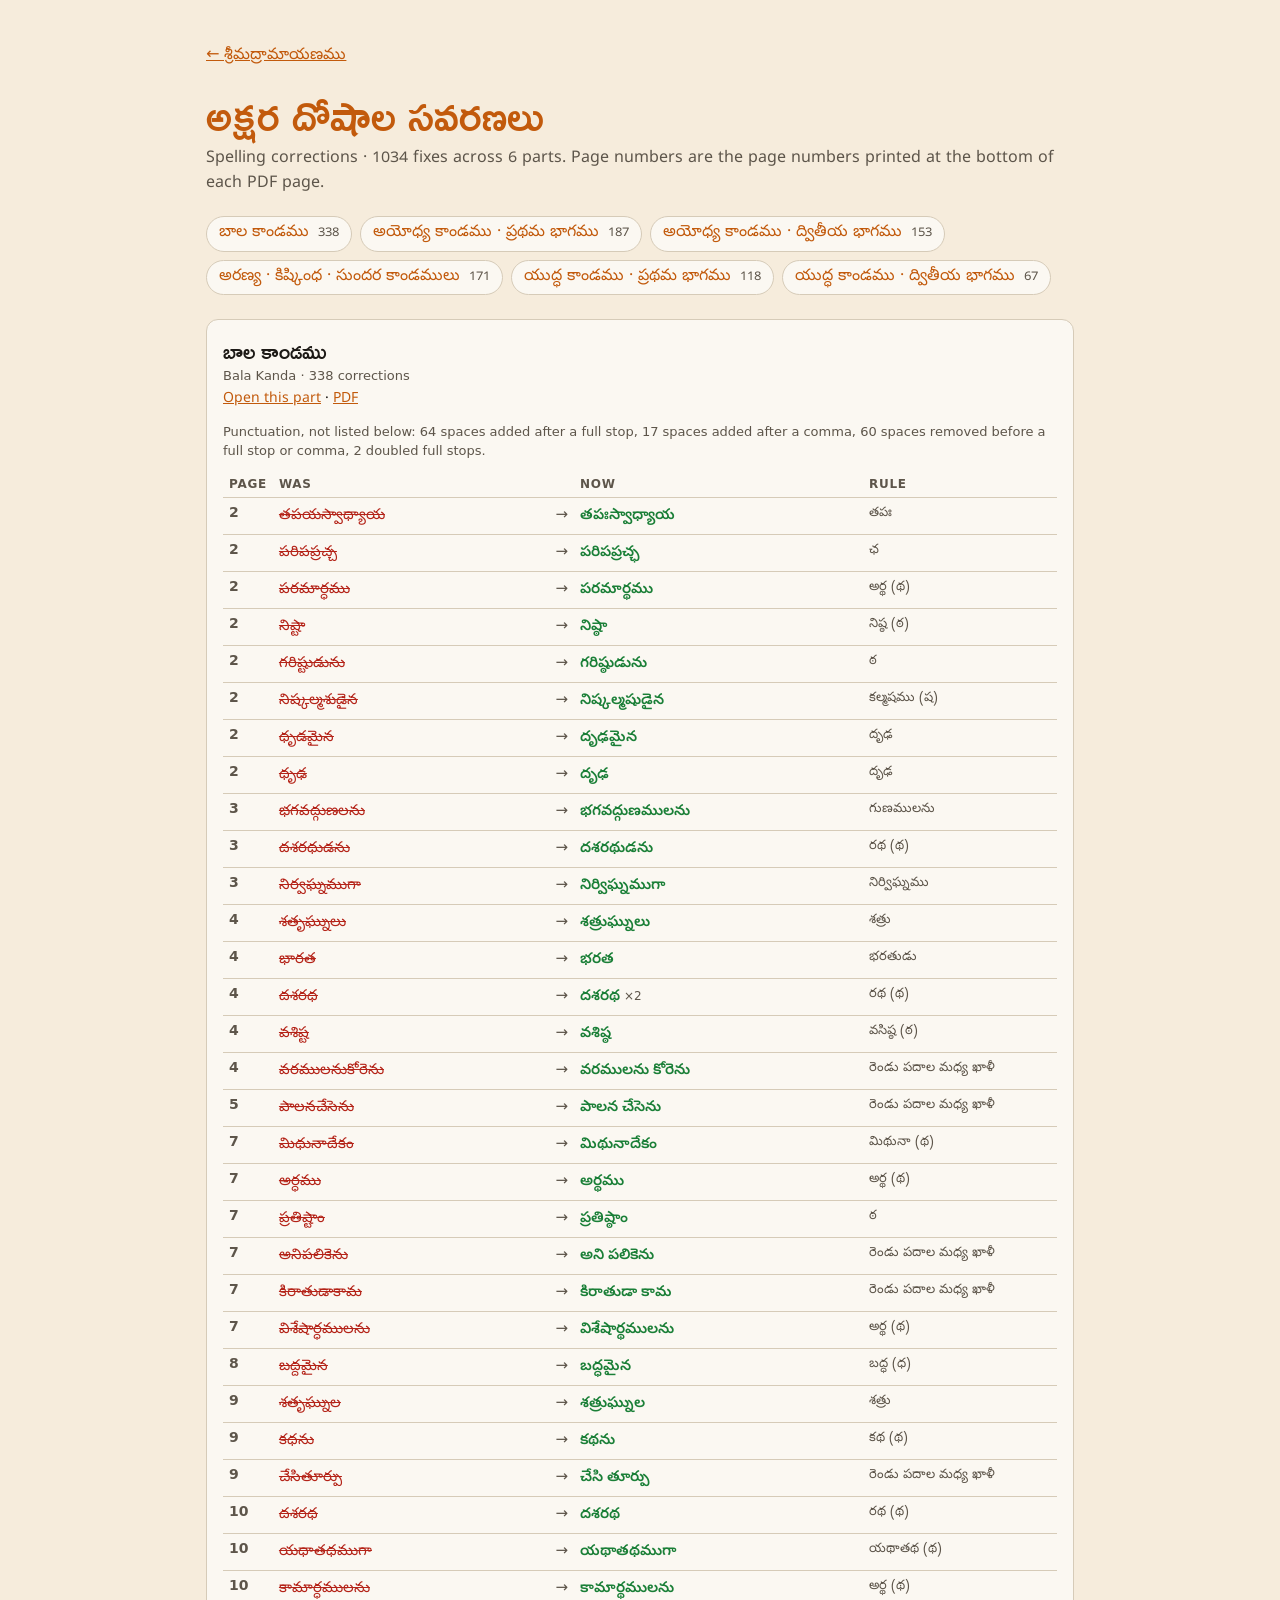
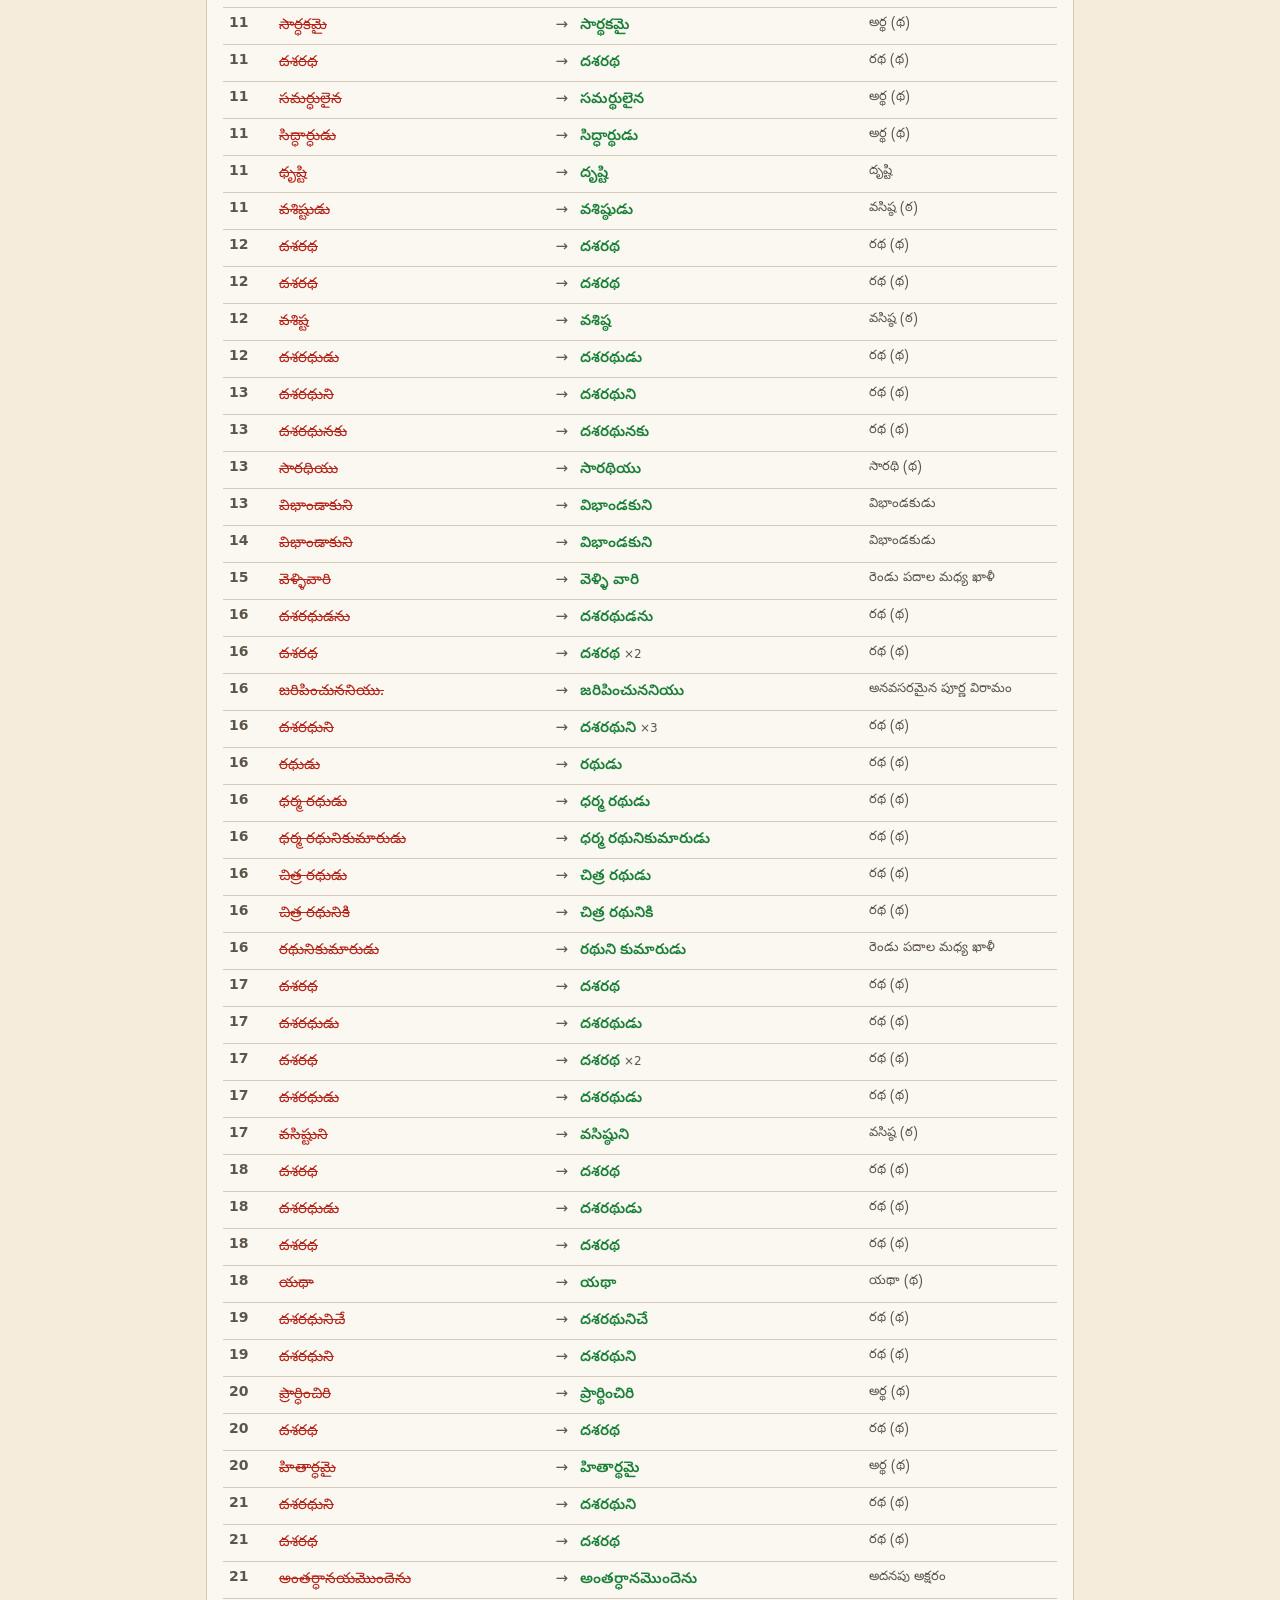
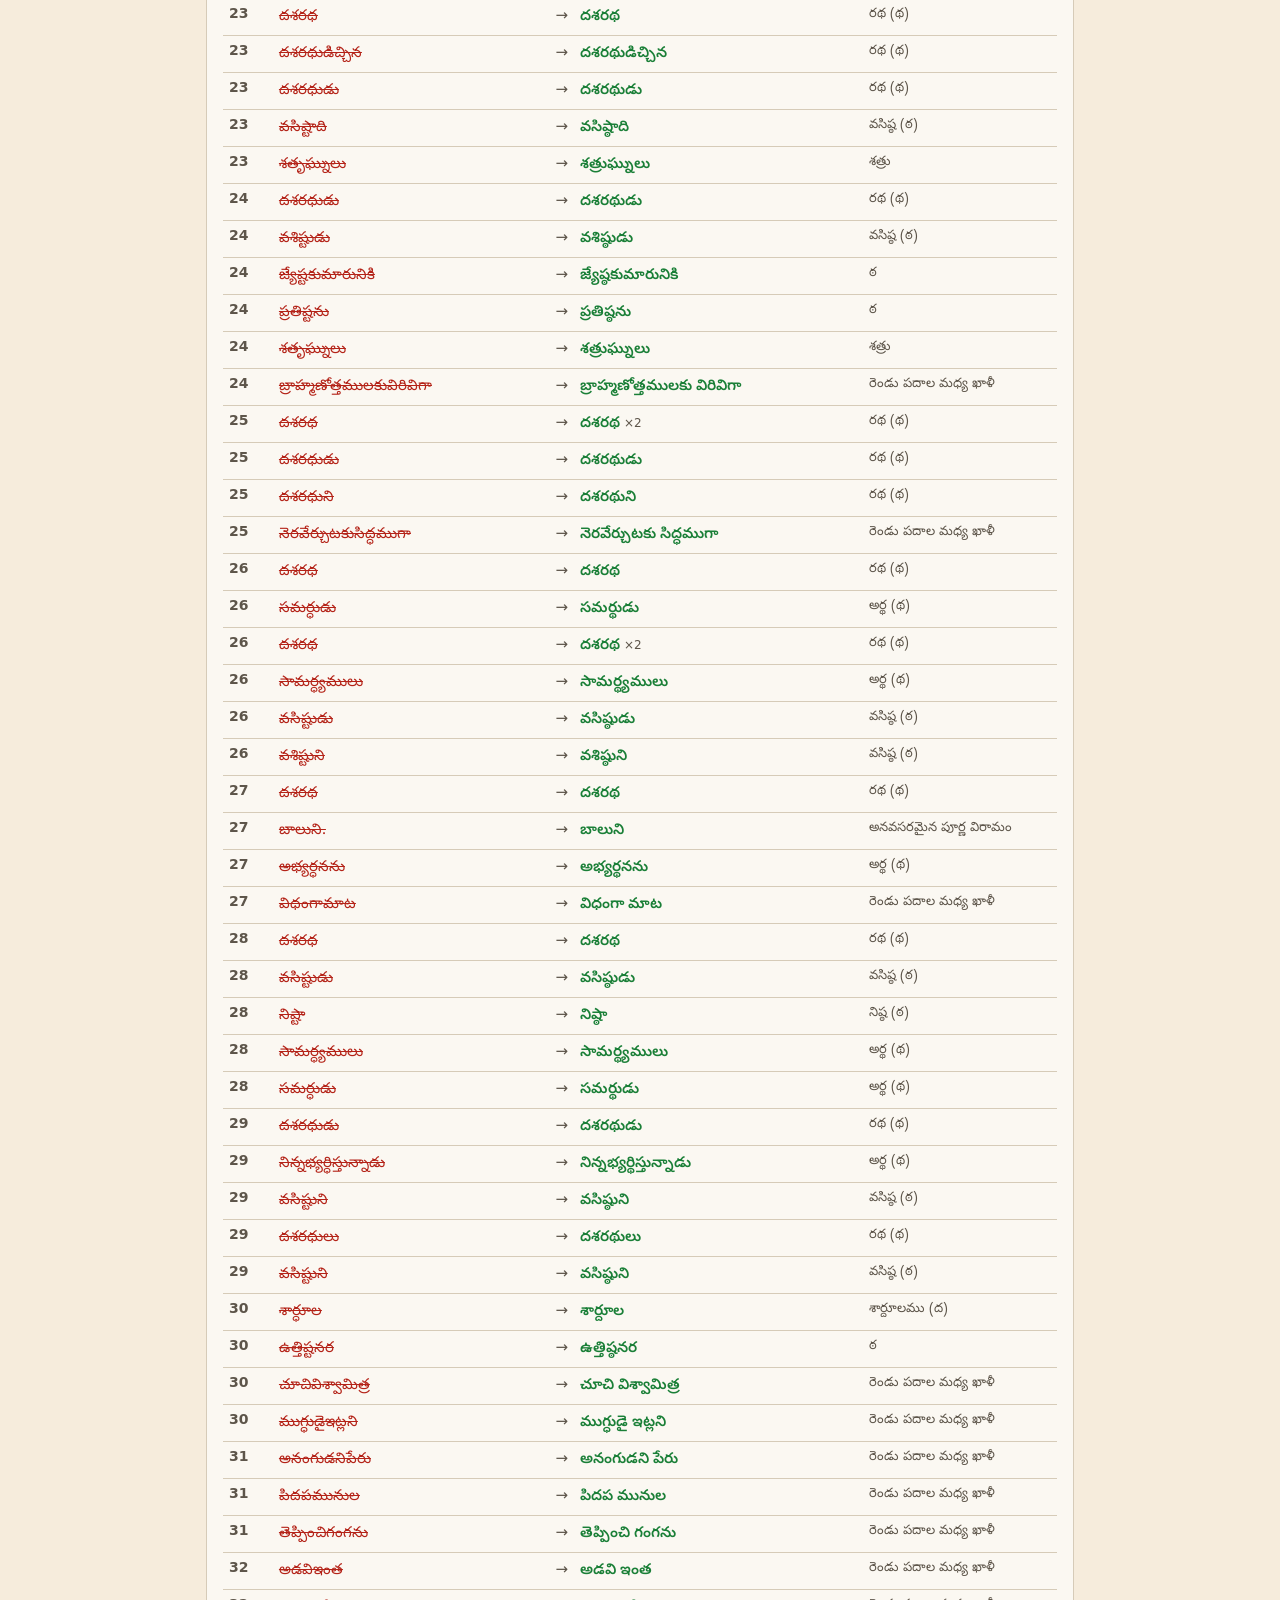
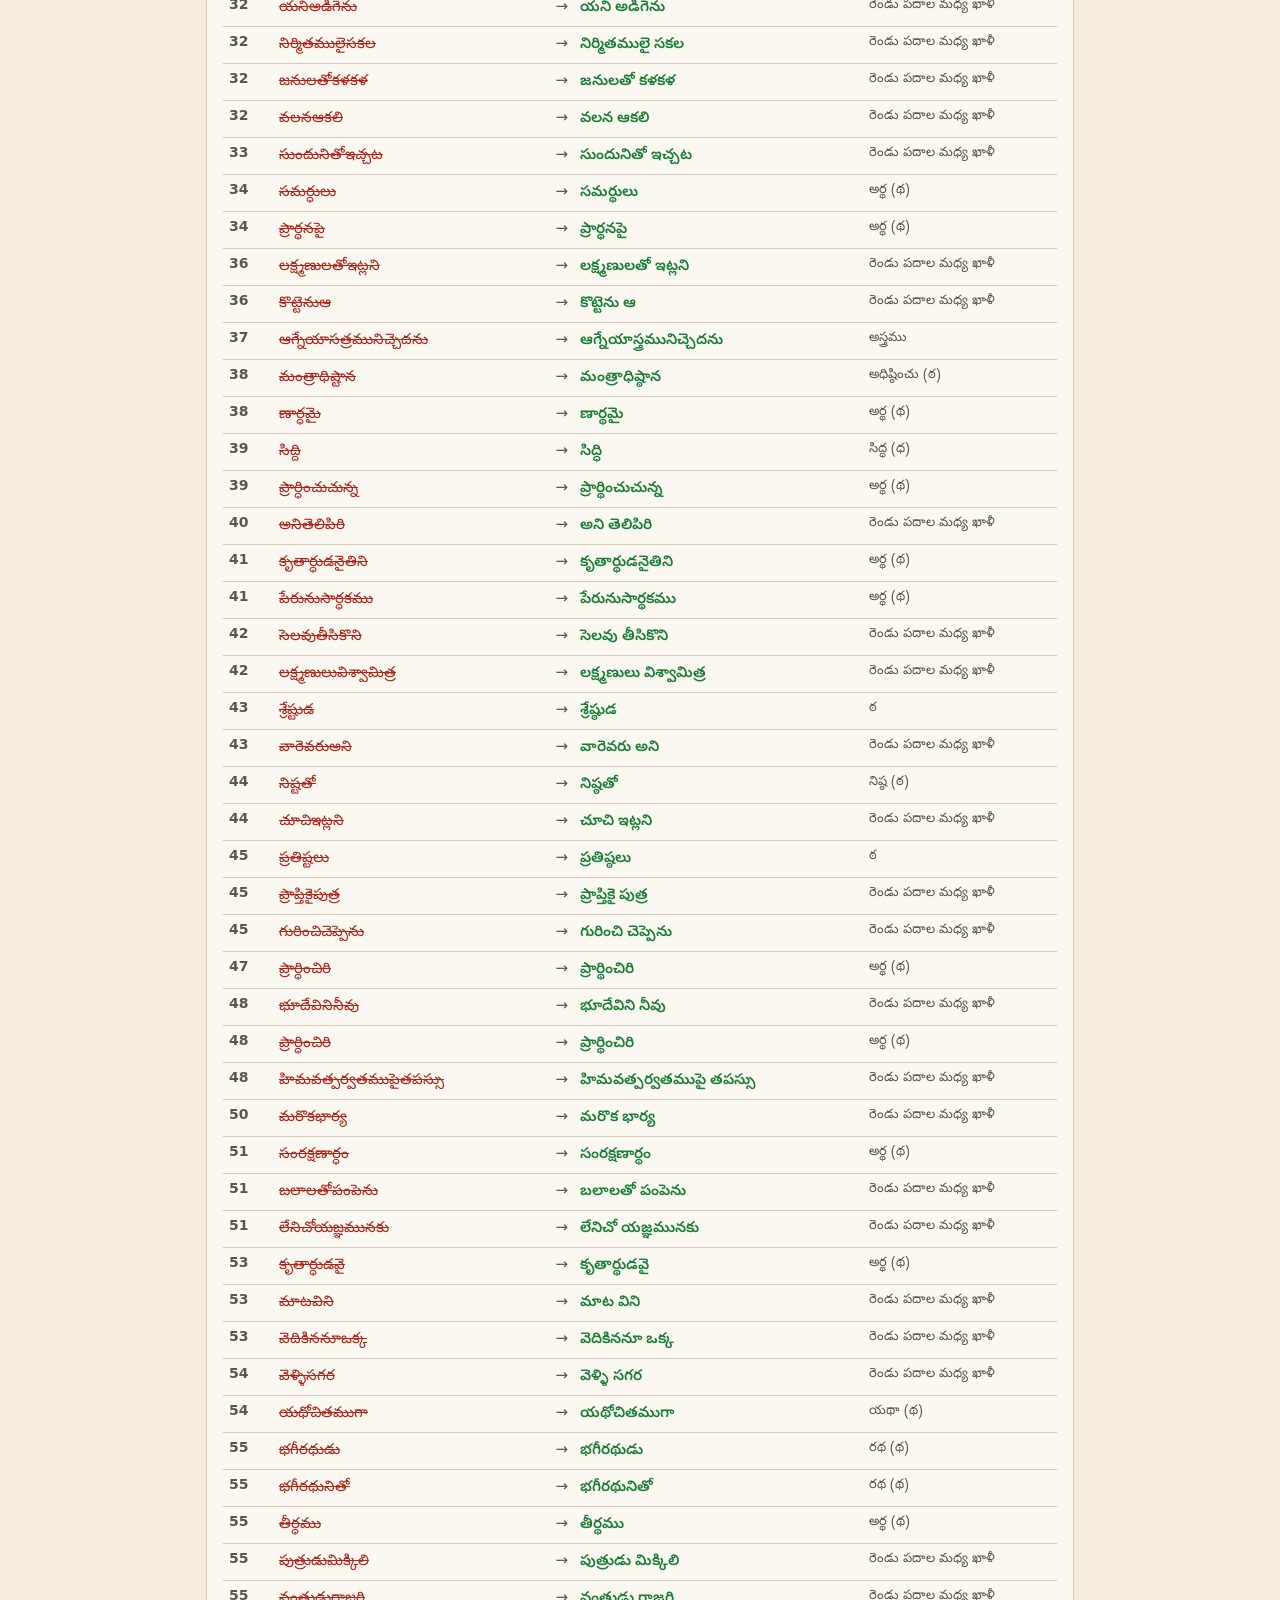
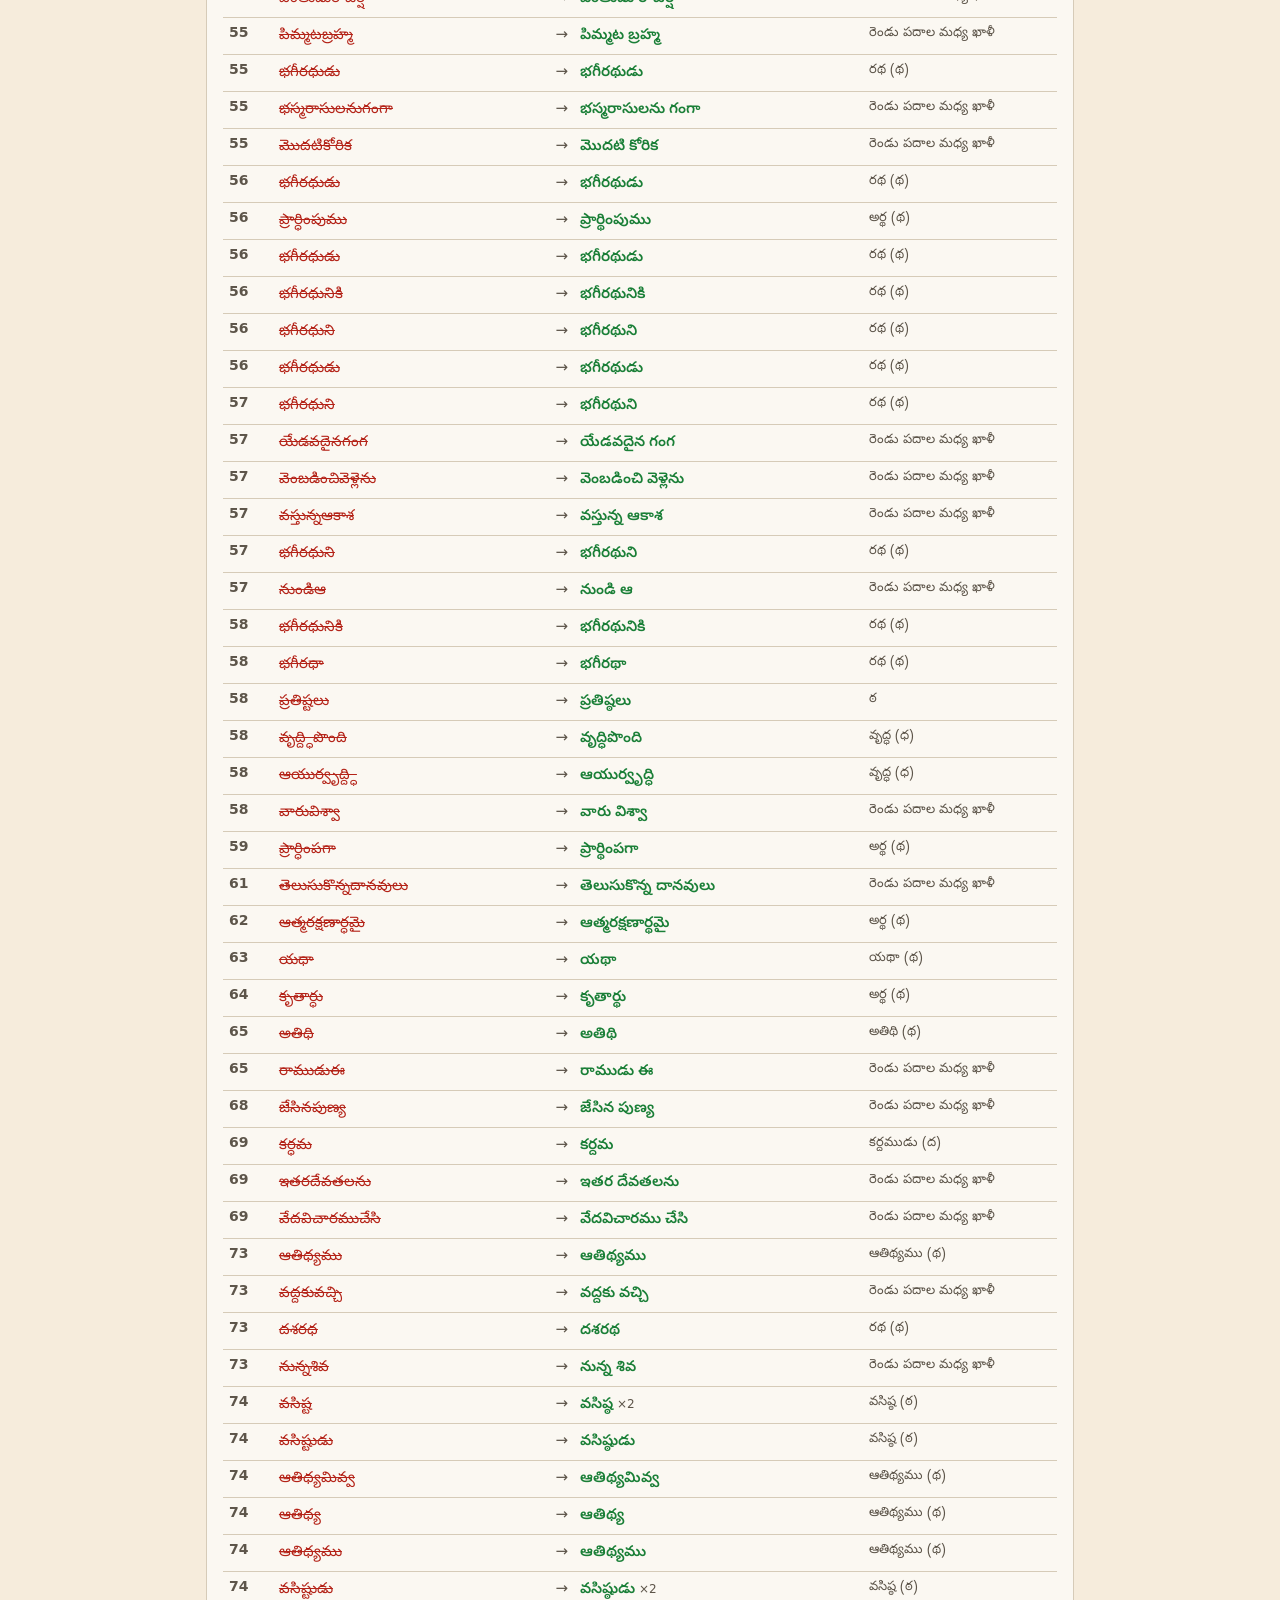
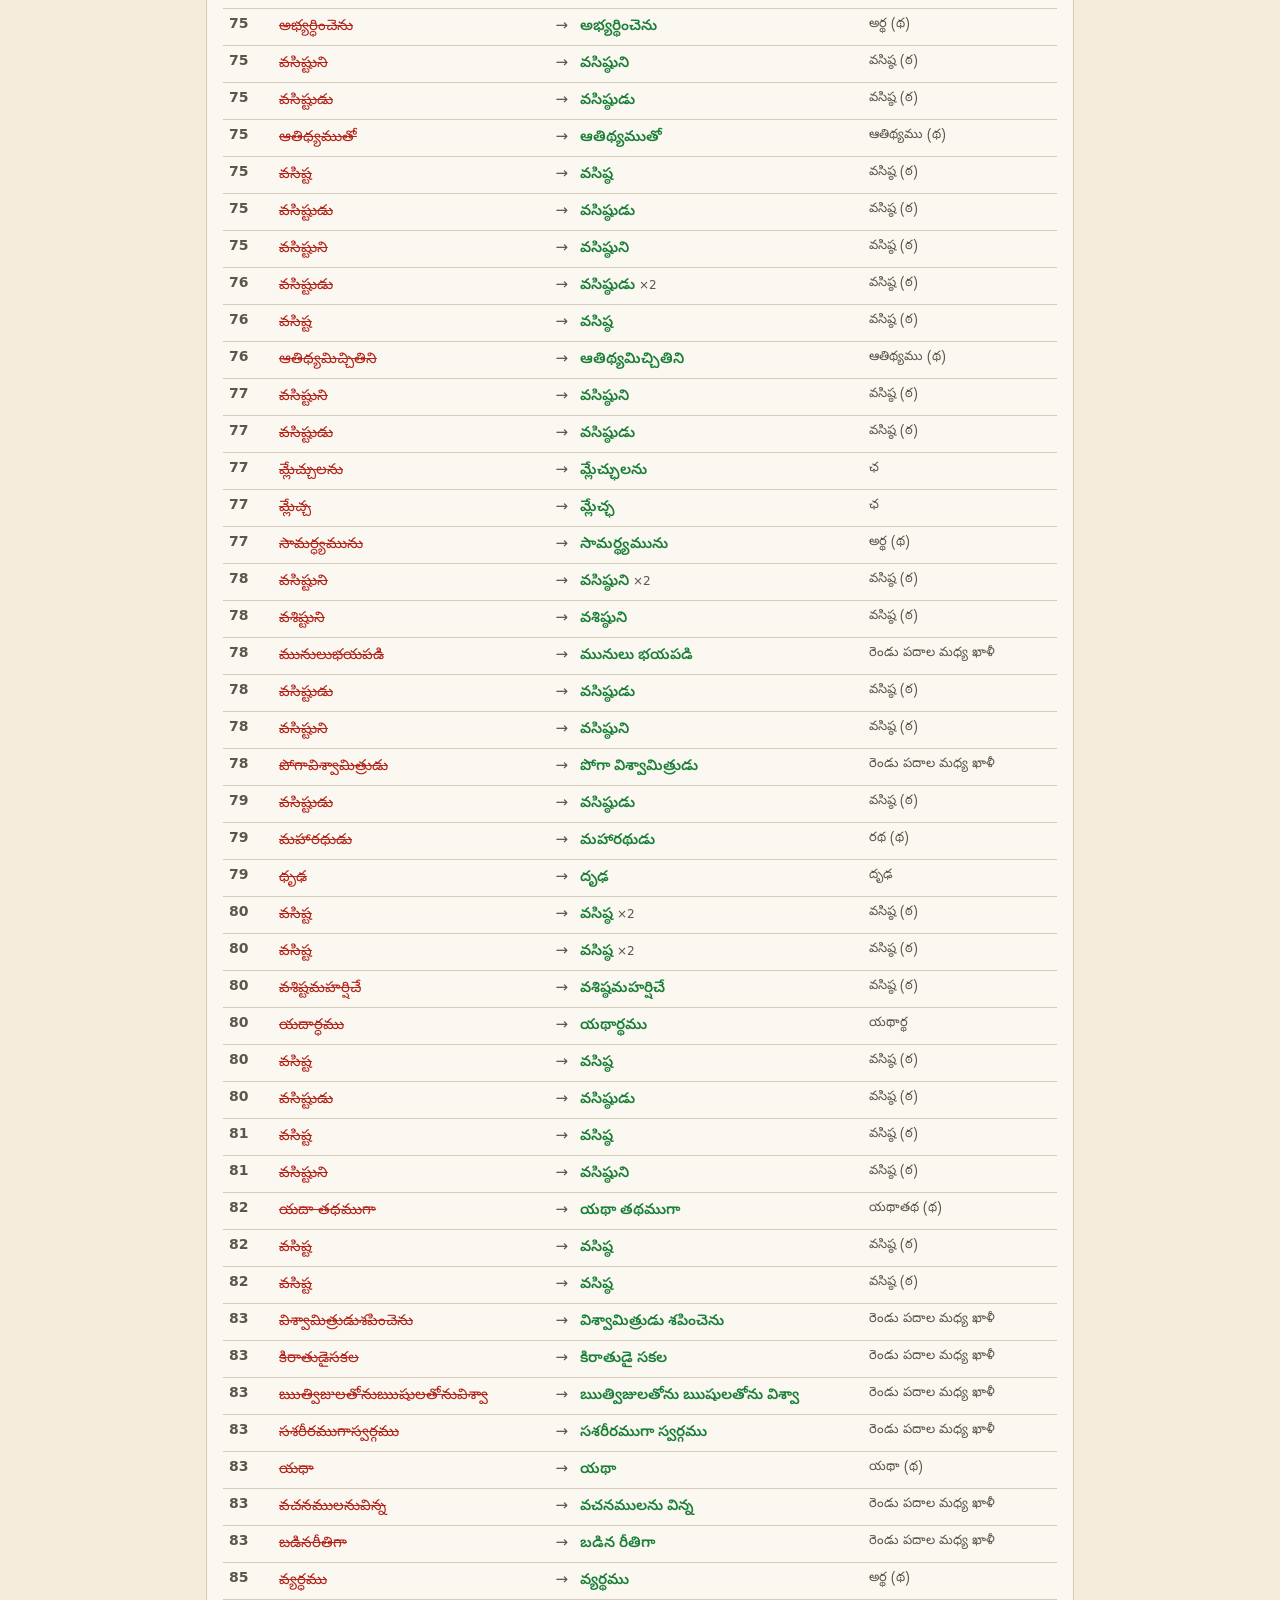
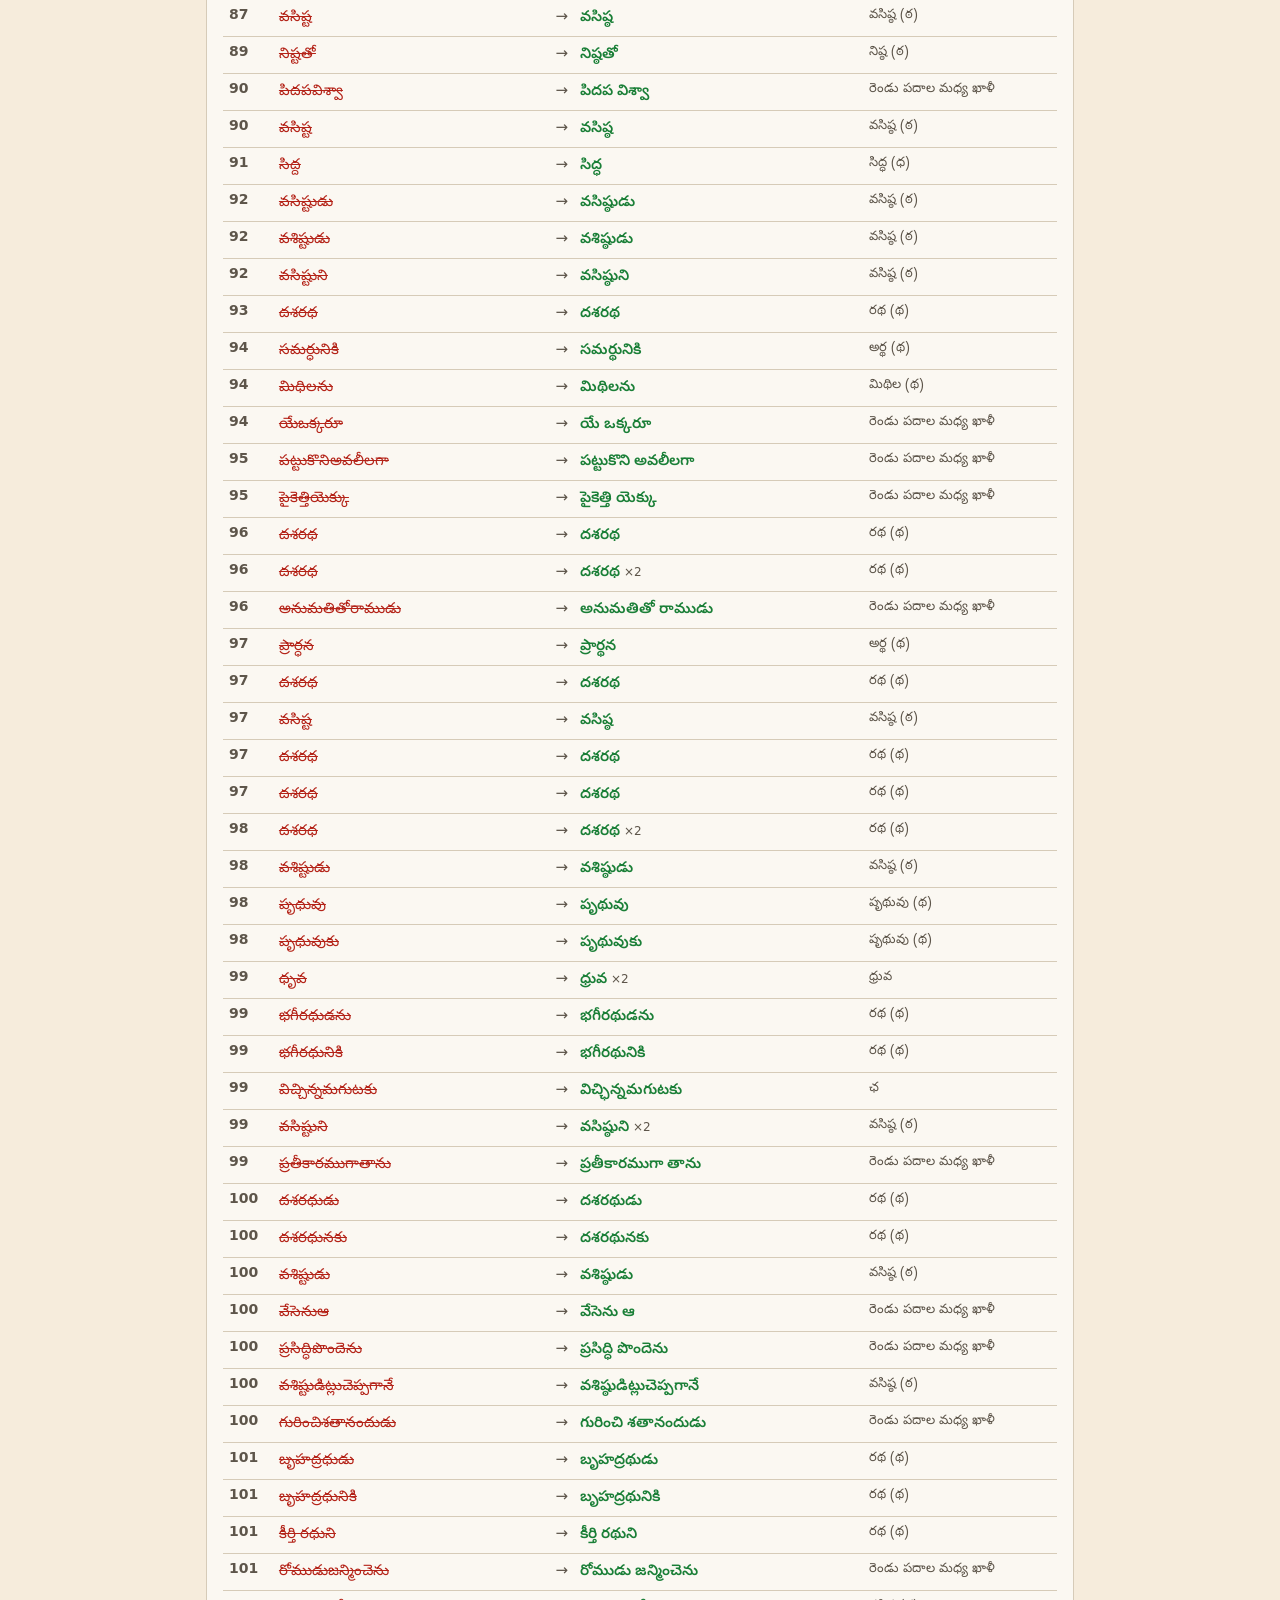
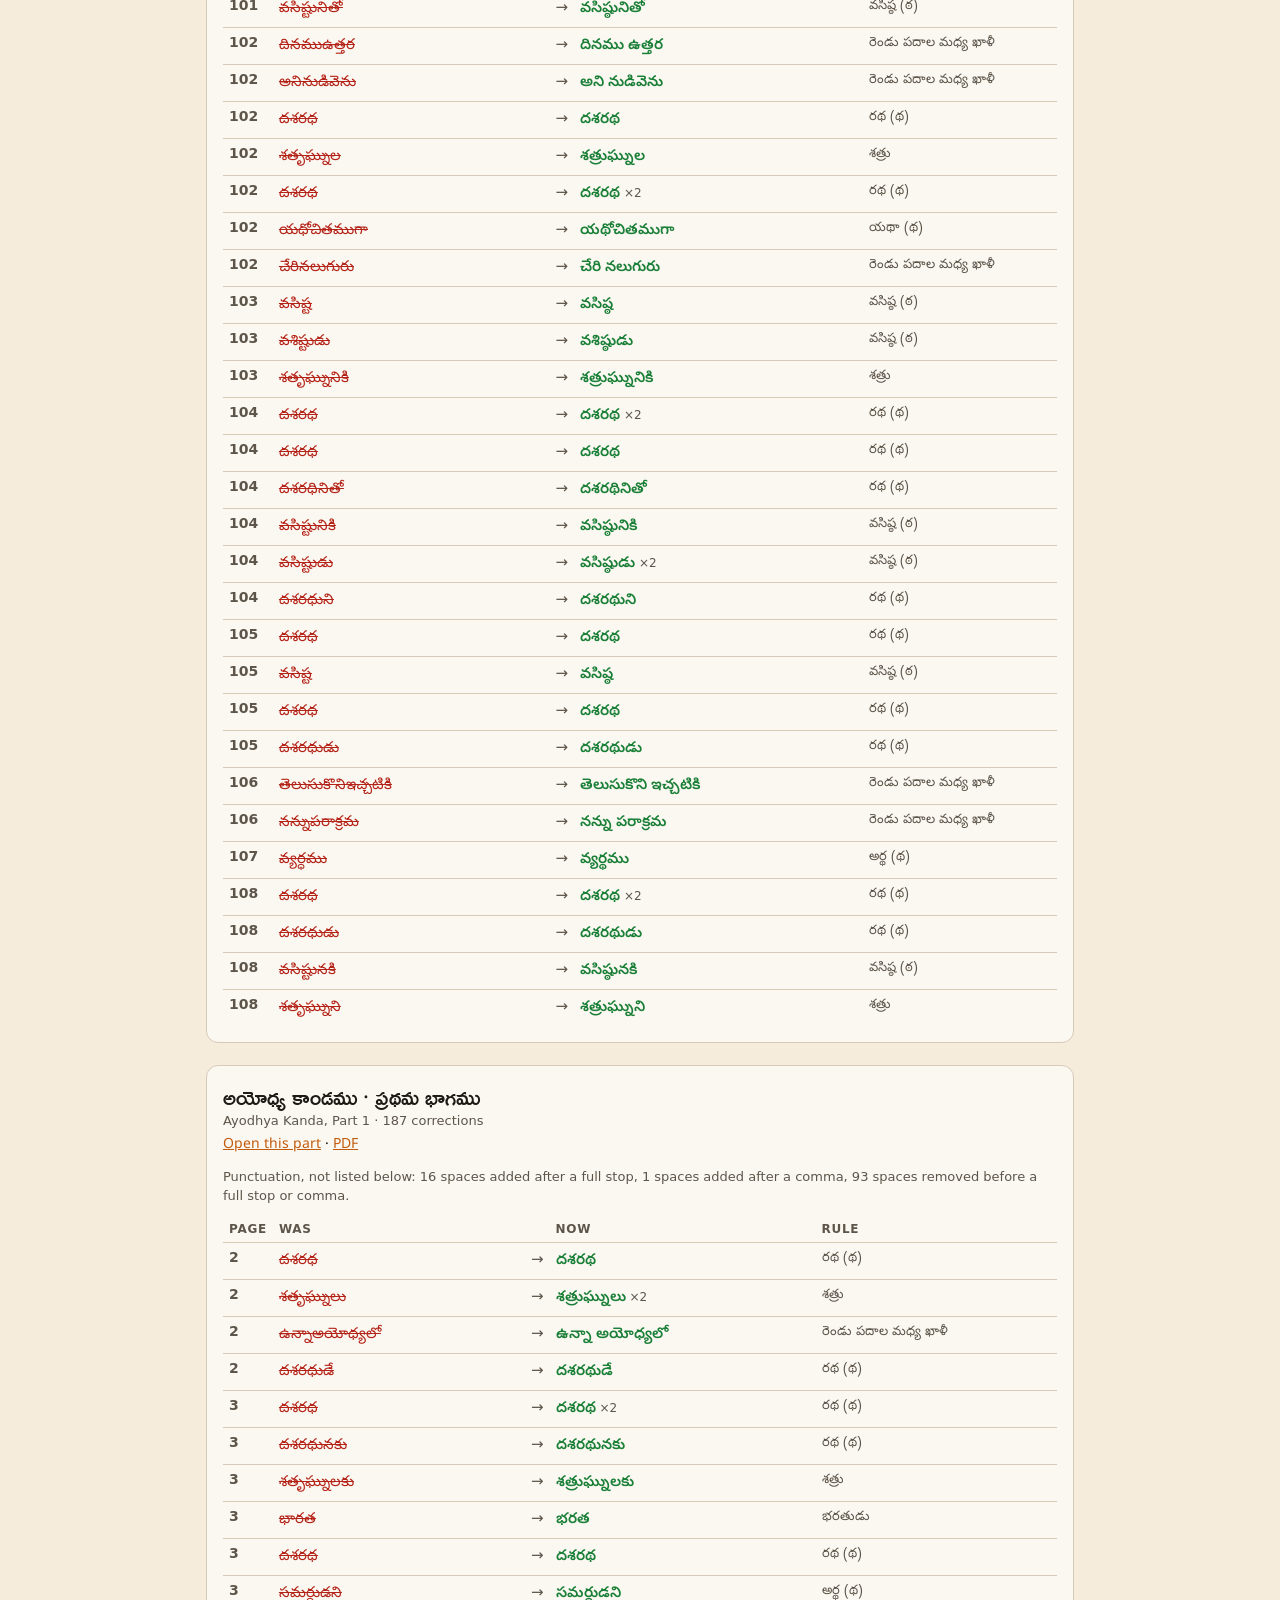
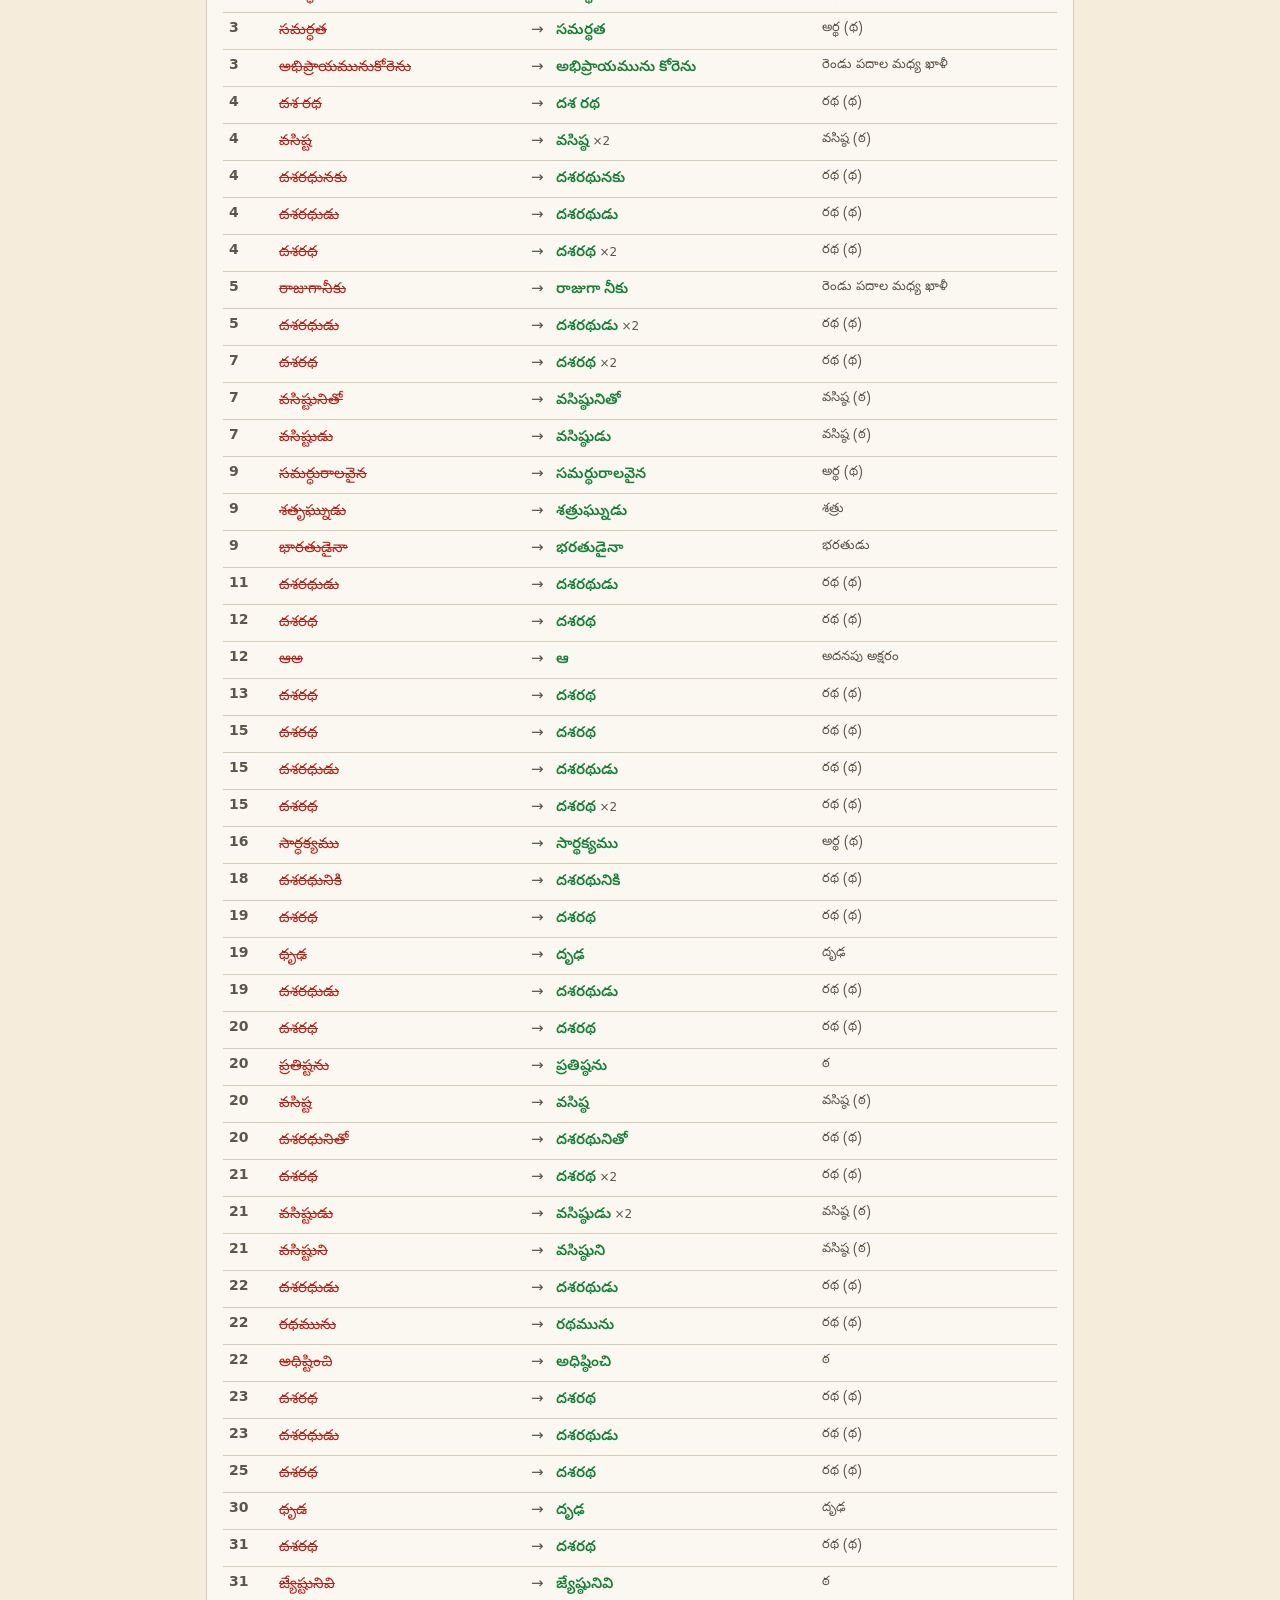
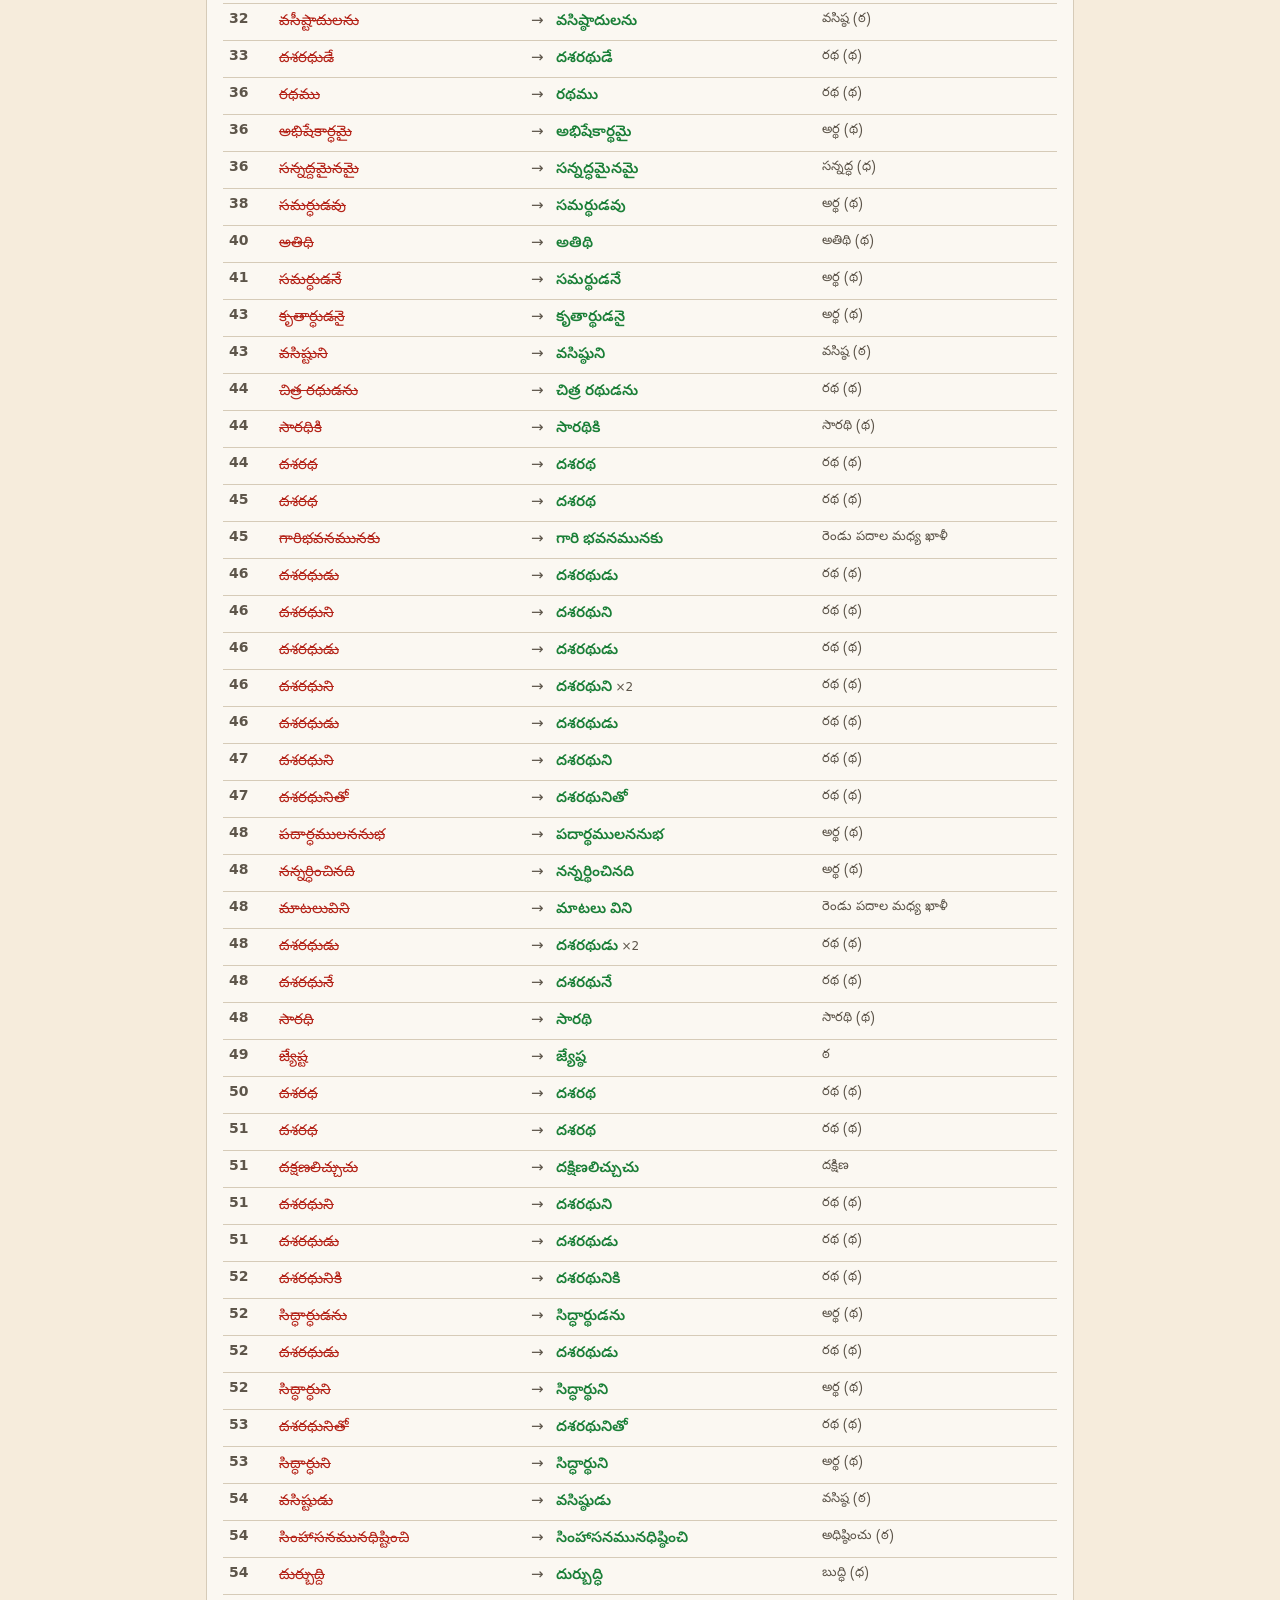
==== commit 52077135: "Fix spacing, merged words and stray full stops; highlight quoted shlokas - tools/tidy.py: a space af" ====
--- a/corrections/index.html
+++ b/corrections/index.html
@@ -28,15 +28,17 @@
 .new { color:var(--new); font-weight:600; }
 .arrow { color:var(--ink2); width:1.2em; }
 .why { color:var(--ink2); font-size:13px; }
+.punct { color:var(--ink2); font:13px/1.5 system-ui,sans-serif; margin:0 0 10px; }
 .x { font:500 12px system-ui,sans-serif; color:var(--ink2); }
 @media (max-width:560px) { .why { display:none; } th:last-child { display:none; } }
 </style></head><body><div class="wrap">
 <p><a href="../">← శ్రీమద్రామాయణము</a></p>
 <h1>అక్షర దోషాల సవరణలు</h1>
-<p class="lede">Spelling corrections · 817 fixes across 6 parts. Page numbers are the page numbers printed at the bottom of each PDF page.</p>
-<ul class="toc"><li><a href="#01-bala-kanda">బాల కాండము</a> <span class="n">256</span></li><li><a href="#02-ayodhya-kanda-part-1">అయోధ్య కాండము · ప్రథమ భాగము</a> <span class="n">178</span></li><li><a href="#03-ayodhya-kanda-part-2">అయోధ్య కాండము · ద్వితీయ భాగము</a> <span class="n">140</span></li><li><a href="#04-aranya-kishkindha-sundara-kanda">అరణ్య · కిష్కింధ · సుందర కాండములు</a> <span class="n">85</span></li><li><a href="#05-yuddha-kanda-part-1">యుద్ధ కాండము · ప్రథమ భాగము</a> <span class="n">98</span></li><li><a href="#06-yuddha-kanda-part-2">యుద్ధ కాండము · ద్వితీయ భాగము</a> <span class="n">60</span></li></ul>
-<section id="01-bala-kanda"><h2>బాల కాండము <span class="en">Bala Kanda · 256 corrections</span></h2>
+<p class="lede">Spelling corrections · 1034 fixes across 6 parts. Page numbers are the page numbers printed at the bottom of each PDF page.</p>
+<ul class="toc"><li><a href="#01-bala-kanda">బాల కాండము</a> <span class="n">338</span></li><li><a href="#02-ayodhya-kanda-part-1">అయోధ్య కాండము · ప్రథమ భాగము</a> <span class="n">187</span></li><li><a href="#03-ayodhya-kanda-part-2">అయోధ్య కాండము · ద్వితీయ భాగము</a> <span class="n">153</span></li><li><a href="#04-aranya-kishkindha-sundara-kanda">అరణ్య · కిష్కింధ · సుందర కాండములు</a> <span class="n">171</span></li><li><a href="#05-yuddha-kanda-part-1">యుద్ధ కాండము · ప్రథమ భాగము</a> <span class="n">118</span></li><li><a href="#06-yuddha-kanda-part-2">యుద్ధ కాండము · ద్వితీయ భాగము</a> <span class="n">67</span></li></ul>
+<section id="01-bala-kanda"><h2>బాల కాండము <span class="en">Bala Kanda · 338 corrections</span></h2>
 <p class="open"><a href="../#read=data/01-bala-kanda.pdf">Open this part</a> · <a href="../data/01-bala-kanda.pdf">PDF</a></p>
+<p class="punct">Punctuation, not listed below: 64 spaces added after a full stop, 17 spaces added after a comma, 60 spaces removed before a full stop or comma, 2 doubled full stops.</p>
 <table><thead><tr><th>Page</th><th>Was</th><th></th><th>Now</th><th>Rule</th></tr></thead><tbody>
 <tr><td class="pg">2</td><td class="old">తపయస్వాధ్యాయ</td><td class="arrow">→</td><td class="new">తపఃస్వాధ్యాయ</td><td class="why">తపః</td></tr>
 <tr><td class="pg">2</td><td class="old">పరిపప్రచ్చ</td><td class="arrow">→</td><td class="new">పరిపప్రచ్ఛ</td><td class="why">ఛ</td></tr>
@@ -53,232 +55,316 @@
 <tr><td class="pg">4</td><td class="old">భారత</td><td class="arrow">→</td><td class="new">భరత</td><td class="why">భరతుడు</td></tr>
 <tr><td class="pg">4</td><td class="old">దశరధ</td><td class="arrow">→</td><td class="new">దశరథ <span class="x">×2</span></td><td class="why">రథ (థ)</td></tr>
 <tr><td class="pg">4</td><td class="old">వశిష్ట</td><td class="arrow">→</td><td class="new">వశిష్ఠ</td><td class="why">వసిష్ఠ (ఠ)</td></tr>
-<tr><td class="pg">6</td><td class="old">అర్ధము</td><td class="arrow">→</td><td class="new">అర్థము</td><td class="why">అర్థ (థ)</td></tr>
+<tr><td class="pg">4</td><td class="old">వరములనుకోరెను</td><td class="arrow">→</td><td class="new">వరములను కోరెను</td><td class="why">రెండు పదాల మధ్య ఖాళీ</td></tr>
+<tr><td class="pg">5</td><td class="old">పాలనచేసెను</td><td class="arrow">→</td><td class="new">పాలన చేసెను</td><td class="why">రెండు పదాల మధ్య ఖాళీ</td></tr>
 <tr><td class="pg">7</td><td class="old">మిధునాదేకం</td><td class="arrow">→</td><td class="new">మిథునాదేకం</td><td class="why">మిథునా (థ)</td></tr>
+<tr><td class="pg">7</td><td class="old">అర్ధము</td><td class="arrow">→</td><td class="new">అర్థము</td><td class="why">అర్థ (థ)</td></tr>
 <tr><td class="pg">7</td><td class="old">ప్రతిష్టాం</td><td class="arrow">→</td><td class="new">ప్రతిష్ఠాం</td><td class="why">ఠ</td></tr>
+<tr><td class="pg">7</td><td class="old">అనిపలికెను</td><td class="arrow">→</td><td class="new">అని పలికెను</td><td class="why">రెండు పదాల మధ్య ఖాళీ</td></tr>
+<tr><td class="pg">7</td><td class="old">కిరాతుడాకామ</td><td class="arrow">→</td><td class="new">కిరాతుడా కామ</td><td class="why">రెండు పదాల మధ్య ఖాళీ</td></tr>
 <tr><td class="pg">7</td><td class="old">విశేషార్ధములను</td><td class="arrow">→</td><td class="new">విశేషార్థములను</td><td class="why">అర్థ (థ)</td></tr>
 <tr><td class="pg">8</td><td class="old">బద్దమైన</td><td class="arrow">→</td><td class="new">బద్ధమైన</td><td class="why">బద్ధ (ధ)</td></tr>
-<tr><td class="pg">8</td><td class="old">శతృఘ్నుల</td><td class="arrow">→</td><td class="new">శత్రుఘ్నుల</td><td class="why">శత్రు</td></tr>
-<tr><td class="pg">9</td><td class="old">దశరధ</td><td class="arrow">→</td><td class="new">దశరథ</td><td class="why">రథ (థ)</td></tr>
+<tr><td class="pg">9</td><td class="old">శతృఘ్నుల</td><td class="arrow">→</td><td class="new">శత్రుఘ్నుల</td><td class="why">శత్రు</td></tr>
 <tr><td class="pg">9</td><td class="old">కధను</td><td class="arrow">→</td><td class="new">కథను</td><td class="why">కథ (థ)</td></tr>
-<tr><td class="pg">9</td><td class="old">యధాతధముగా</td><td class="arrow">→</td><td class="new">యథాతథముగా</td><td class="why">యథాతథ (థ)</td></tr>
-<tr><td class="pg">9</td><td class="old">కామార్ధములను</td><td class="arrow">→</td><td class="new">కామార్థములను</td><td class="why">అర్థ (థ)</td></tr>
-<tr><td class="pg">10</td><td class="old">సార్ధకమై</td><td class="arrow">→</td><td class="new">సార్థకమై</td><td class="why">అర్థ (థ)</td></tr>
+<tr><td class="pg">9</td><td class="old">చేసితూర్పు</td><td class="arrow">→</td><td class="new">చేసి తూర్పు</td><td class="why">రెండు పదాల మధ్య ఖాళీ</td></tr>
 <tr><td class="pg">10</td><td class="old">దశరధ</td><td class="arrow">→</td><td class="new">దశరథ</td><td class="why">రథ (థ)</td></tr>
+<tr><td class="pg">10</td><td class="old">యధాతధముగా</td><td class="arrow">→</td><td class="new">యథాతథముగా</td><td class="why">యథాతథ (థ)</td></tr>
+<tr><td class="pg">10</td><td class="old">కామార్ధములను</td><td class="arrow">→</td><td class="new">కామార్థములను</td><td class="why">అర్థ (థ)</td></tr>
+<tr><td class="pg">11</td><td class="old">సార్ధకమై</td><td class="arrow">→</td><td class="new">సార్థకమై</td><td class="why">అర్థ (థ)</td></tr>
+<tr><td class="pg">11</td><td class="old">దశరధ</td><td class="arrow">→</td><td class="new">దశరథ</td><td class="why">రథ (థ)</td></tr>
 <tr><td class="pg">11</td><td class="old">సమర్ధులైన</td><td class="arrow">→</td><td class="new">సమర్థులైన</td><td class="why">అర్థ (థ)</td></tr>
 <tr><td class="pg">11</td><td class="old">సిద్ధార్ధుడు</td><td class="arrow">→</td><td class="new">సిద్ధార్థుడు</td><td class="why">అర్థ (థ)</td></tr>
 <tr><td class="pg">11</td><td class="old">ధృష్టి</td><td class="arrow">→</td><td class="new">దృష్టి</td><td class="why">దృష్టి</td></tr>
-<tr><td class="pg">11</td><td class="old">దశరధ</td><td class="arrow">→</td><td class="new">దశరథ</td><td class="why">రథ (థ)</td></tr>
 <tr><td class="pg">11</td><td class="old">వశిష్టుడు</td><td class="arrow">→</td><td class="new">వశిష్ఠుడు</td><td class="why">వసిష్ఠ (ఠ)</td></tr>
-<tr><td class="pg">11</td><td class="old">దశరధ</td><td class="arrow">→</td><td class="new">దశరథ</td><td class="why">రథ (థ)</td></tr>
-<tr><td class="pg">11</td><td class="old">వశిష్ట</td><td class="arrow">→</td><td class="new">వశిష్ఠ</td><td class="why">వసిష్ఠ (ఠ)</td></tr>
+<tr><td class="pg">12</td><td class="old">దశరధ</td><td class="arrow">→</td><td class="new">దశరథ</td><td class="why">రథ (థ)</td></tr>
+<tr><td class="pg">12</td><td class="old">దశరధ</td><td class="arrow">→</td><td class="new">దశరథ</td><td class="why">రథ (థ)</td></tr>
+<tr><td class="pg">12</td><td class="old">వశిష్ట</td><td class="arrow">→</td><td class="new">వశిష్ఠ</td><td class="why">వసిష్ఠ (ఠ)</td></tr>
 <tr><td class="pg">12</td><td class="old">దశరధుడు</td><td class="arrow">→</td><td class="new">దశరథుడు</td><td class="why">రథ (థ)</td></tr>
-<tr><td class="pg">12</td><td class="old">దశరధుని</td><td class="arrow">→</td><td class="new">దశరథుని</td><td class="why">రథ (థ)</td></tr>
-<tr><td class="pg">12</td><td class="old">దశరధునకు</td><td class="arrow">→</td><td class="new">దశరథునకు</td><td class="why">రథ (థ)</td></tr>
-<tr><td class="pg">12</td><td class="old">సారధియు</td><td class="arrow">→</td><td class="new">సారథియు</td><td class="why">సారథి (థ)</td></tr>
-<tr><td class="pg">15</td><td class="old">దశరధుడను</td><td class="arrow">→</td><td class="new">దశరథుడను</td><td class="why">రథ (థ)</td></tr>
-<tr><td class="pg">15</td><td class="old">దశరధ</td><td class="arrow">→</td><td class="new">దశరథ <span class="x">×2</span></td><td class="why">రథ (థ)</td></tr>
+<tr><td class="pg">13</td><td class="old">దశరధుని</td><td class="arrow">→</td><td class="new">దశరథుని</td><td class="why">రథ (థ)</td></tr>
+<tr><td class="pg">13</td><td class="old">దశరధునకు</td><td class="arrow">→</td><td class="new">దశరథునకు</td><td class="why">రథ (థ)</td></tr>
+<tr><td class="pg">13</td><td class="old">సారధియు</td><td class="arrow">→</td><td class="new">సారథియు</td><td class="why">సారథి (థ)</td></tr>
+<tr><td class="pg">13</td><td class="old">విభాండాకుని</td><td class="arrow">→</td><td class="new">విభాండకుని</td><td class="why">విభాండకుడు</td></tr>
+<tr><td class="pg">14</td><td class="old">విభాండాకుని</td><td class="arrow">→</td><td class="new">విభాండకుని</td><td class="why">విభాండకుడు</td></tr>
+<tr><td class="pg">15</td><td class="old">వెళ్ళివారి</td><td class="arrow">→</td><td class="new">వెళ్ళి వారి</td><td class="why">రెండు పదాల మధ్య ఖాళీ</td></tr>
+<tr><td class="pg">16</td><td class="old">దశరధుడను</td><td class="arrow">→</td><td class="new">దశరథుడను</td><td class="why">రథ (థ)</td></tr>
+<tr><td class="pg">16</td><td class="old">దశరధ</td><td class="arrow">→</td><td class="new">దశరథ <span class="x">×2</span></td><td class="why">రథ (థ)</td></tr>
+<tr><td class="pg">16</td><td class="old">జరిపించుననియు.</td><td class="arrow">→</td><td class="new">జరిపించుననియు</td><td class="why">అనవసరమైన పూర్ణ విరామం</td></tr>
 <tr><td class="pg">16</td><td class="old">దశరధుని</td><td class="arrow">→</td><td class="new">దశరథుని <span class="x">×3</span></td><td class="why">రథ (థ)</td></tr>
-<tr><td class="pg">16</td><td class="old">దశరధ</td><td class="arrow">→</td><td class="new">దశరథ</td><td class="why">రథ (థ)</td></tr>
-<tr><td class="pg">16</td><td class="old">దశరధుడు</td><td class="arrow">→</td><td class="new">దశరథుడు</td><td class="why">రథ (థ)</td></tr>
 <tr><td class="pg">16</td><td class="old">రధుడు</td><td class="arrow">→</td><td class="new">రథుడు</td><td class="why">రథ (థ)</td></tr>
 <tr><td class="pg">16</td><td class="old">ధర్మ రధుడు</td><td class="arrow">→</td><td class="new">ధర్మ రథుడు</td><td class="why">రథ (థ)</td></tr>
 <tr><td class="pg">16</td><td class="old">ధర్మ రధునికుమారుడు</td><td class="arrow">→</td><td class="new">ధర్మ రథునికుమారుడు</td><td class="why">రథ (థ)</td></tr>
 <tr><td class="pg">16</td><td class="old">చిత్ర రధుడు</td><td class="arrow">→</td><td class="new">చిత్ర రథుడు</td><td class="why">రథ (థ)</td></tr>
 <tr><td class="pg">16</td><td class="old">చిత్ర రధునికి</td><td class="arrow">→</td><td class="new">చిత్ర రథునికి</td><td class="why">రథ (థ)</td></tr>
-<tr><td class="pg">16</td><td class="old">దశరధ</td><td class="arrow">→</td><td class="new">దశరథ <span class="x">×2</span></td><td class="why">రథ (థ)</td></tr>
-<tr><td class="pg">16</td><td class="old">వసిష్టుని</td><td class="arrow">→</td><td class="new">వసిష్ఠుని</td><td class="why">వసిష్ఠ (ఠ)</td></tr>
-<tr><td class="pg">17</td><td class="old">దశరధుడు</td><td class="arrow">→</td><td class="new">దశరథుడు</td><td class="why">రథ (థ)</td></tr>
+<tr><td class="pg">16</td><td class="old">రథునికుమారుడు</td><td class="arrow">→</td><td class="new">రథుని కుమారుడు</td><td class="why">రెండు పదాల మధ్య ఖాళీ</td></tr>
 <tr><td class="pg">17</td><td class="old">దశరధ</td><td class="arrow">→</td><td class="new">దశరథ</td><td class="why">రథ (థ)</td></tr>
 <tr><td class="pg">17</td><td class="old">దశరధుడు</td><td class="arrow">→</td><td class="new">దశరథుడు</td><td class="why">రథ (థ)</td></tr>
-<tr><td class="pg">17</td><td class="old">దశరధ</td><td class="arrow">→</td><td class="new">దశరథ</td><td class="why">రథ (థ)</td></tr>
+<tr><td class="pg">17</td><td class="old">దశరధ</td><td class="arrow">→</td><td class="new">దశరథ <span class="x">×2</span></td><td class="why">రథ (థ)</td></tr>
+<tr><td class="pg">17</td><td class="old">దశరధుడు</td><td class="arrow">→</td><td class="new">దశరథుడు</td><td class="why">రథ (థ)</td></tr>
+<tr><td class="pg">17</td><td class="old">వసిష్టుని</td><td class="arrow">→</td><td class="new">వసిష్ఠుని</td><td class="why">వసిష్ఠ (ఠ)</td></tr>
+<tr><td class="pg">18</td><td class="old">దశరధ</td><td class="arrow">→</td><td class="new">దశరథ</td><td class="why">రథ (థ)</td></tr>
+<tr><td class="pg">18</td><td class="old">దశరధుడు</td><td class="arrow">→</td><td class="new">దశరథుడు</td><td class="why">రథ (థ)</td></tr>
+<tr><td class="pg">18</td><td class="old">దశరధ</td><td class="arrow">→</td><td class="new">దశరథ</td><td class="why">రథ (థ)</td></tr>
 <tr><td class="pg">18</td><td class="old">యధా</td><td class="arrow">→</td><td class="new">యథా</td><td class="why">యథా (థ)</td></tr>
-<tr><td class="pg">18</td><td class="old">దశరధునిచే</td><td class="arrow">→</td><td class="new">దశరథునిచే</td><td class="why">రథ (థ)</td></tr>
-<tr><td class="pg">18</td><td class="old">దశరధుని</td><td class="arrow">→</td><td class="new">దశరథుని</td><td class="why">రథ (థ)</td></tr>
-<tr><td class="pg">19</td><td class="old">ప్రార్ధించిరి</td><td class="arrow">→</td><td class="new">ప్రార్థించిరి</td><td class="why">అర్థ (థ)</td></tr>
-<tr><td class="pg">19</td><td class="old">హితార్ధమై</td><td class="arrow">→</td><td class="new">హితార్థమై</td><td class="why">అర్థ (థ)</td></tr>
+<tr><td class="pg">19</td><td class="old">దశరధునిచే</td><td class="arrow">→</td><td class="new">దశరథునిచే</td><td class="why">రథ (థ)</td></tr>
+<tr><td class="pg">19</td><td class="old">దశరధుని</td><td class="arrow">→</td><td class="new">దశరథుని</td><td class="why">రథ (థ)</td></tr>
+<tr><td class="pg">20</td><td class="old">ప్రార్ధించిరి</td><td class="arrow">→</td><td class="new">ప్రార్థించిరి</td><td class="why">అర్థ (థ)</td></tr>
 <tr><td class="pg">20</td><td class="old">దశరధ</td><td class="arrow">→</td><td class="new">దశరథ</td><td class="why">రథ (థ)</td></tr>
-<tr><td class="pg">20</td><td class="old">దశరధుని</td><td class="arrow">→</td><td class="new">దశరథుని</td><td class="why">రథ (థ)</td></tr>
-<tr><td class="pg">20</td><td class="old">దశరధ</td><td class="arrow">→</td><td class="new">దశరథ</td><td class="why">రథ (థ)</td></tr>
-<tr><td class="pg">20</td><td class="old">అంతర్ధానయమొందెను</td><td class="arrow">→</td><td class="new">అంతర్ధానమొందెను</td><td class="why">అదనపు అక్షరం</td></tr>
-<tr><td class="pg">22</td><td class="old">దశరధ</td><td class="arrow">→</td><td class="new">దశరథ</td><td class="why">రథ (థ)</td></tr>
-<tr><td class="pg">22</td><td class="old">దశరధుడిచ్చిన</td><td class="arrow">→</td><td class="new">దశరథుడిచ్చిన</td><td class="why">రథ (థ)</td></tr>
-<tr><td class="pg">22</td><td class="old">దశరధుడు</td><td class="arrow">→</td><td class="new">దశరథుడు</td><td class="why">రథ (థ)</td></tr>
-<tr><td class="pg">22</td><td class="old">వసిష్టాది</td><td class="arrow">→</td><td class="new">వసిష్ఠాది</td><td class="why">వసిష్ఠ (ఠ)</td></tr>
-<tr><td class="pg">22</td><td class="old">శతృఘ్నులు</td><td class="arrow">→</td><td class="new">శత్రుఘ్నులు</td><td class="why">శత్రు</td></tr>
+<tr><td class="pg">20</td><td class="old">హితార్ధమై</td><td class="arrow">→</td><td class="new">హితార్థమై</td><td class="why">అర్థ (థ)</td></tr>
+<tr><td class="pg">21</td><td class="old">దశరధుని</td><td class="arrow">→</td><td class="new">దశరథుని</td><td class="why">రథ (థ)</td></tr>
+<tr><td class="pg">21</td><td class="old">దశరధ</td><td class="arrow">→</td><td class="new">దశరథ</td><td class="why">రథ (థ)</td></tr>
+<tr><td class="pg">21</td><td class="old">అంతర్ధానయమొందెను</td><td class="arrow">→</td><td class="new">అంతర్ధానమొందెను</td><td class="why">అదనపు అక్షరం</td></tr>
+<tr><td class="pg">23</td><td class="old">దశరధ</td><td class="arrow">→</td><td class="new">దశరథ</td><td class="why">రథ (థ)</td></tr>
+<tr><td class="pg">23</td><td class="old">దశరధుడిచ్చిన</td><td class="arrow">→</td><td class="new">దశరథుడిచ్చిన</td><td class="why">రథ (థ)</td></tr>
 <tr><td class="pg">23</td><td class="old">దశరధుడు</td><td class="arrow">→</td><td class="new">దశరథుడు</td><td class="why">రథ (థ)</td></tr>
-<tr><td class="pg">23</td><td class="old">వశిష్టుడు</td><td class="arrow">→</td><td class="new">వశిష్ఠుడు</td><td class="why">వసిష్ఠ (ఠ)</td></tr>
-<tr><td class="pg">23</td><td class="old">జ్యేష్టకుమారునికి</td><td class="arrow">→</td><td class="new">జ్యేష్ఠకుమారునికి</td><td class="why">ఠ</td></tr>
-<tr><td class="pg">23</td><td class="old">ప్రతిష్టను</td><td class="arrow">→</td><td class="new">ప్రతిష్ఠను</td><td class="why">ఠ</td></tr>
+<tr><td class="pg">23</td><td class="old">వసిష్టాది</td><td class="arrow">→</td><td class="new">వసిష్ఠాది</td><td class="why">వసిష్ఠ (ఠ)</td></tr>
 <tr><td class="pg">23</td><td class="old">శతృఘ్నులు</td><td class="arrow">→</td><td class="new">శత్రుఘ్నులు</td><td class="why">శత్రు</td></tr>
-<tr><td class="pg">24</td><td class="old">దశరధ</td><td class="arrow">→</td><td class="new">దశరథ <span class="x">×2</span></td><td class="why">రథ (థ)</td></tr>
 <tr><td class="pg">24</td><td class="old">దశరధుడు</td><td class="arrow">→</td><td class="new">దశరథుడు</td><td class="why">రథ (థ)</td></tr>
-<tr><td class="pg">24</td><td class="old">దశరధుని</td><td class="arrow">→</td><td class="new">దశరథుని</td><td class="why">రథ (థ)</td></tr>
-<tr><td class="pg">24</td><td class="old">దశరధ</td><td class="arrow">→</td><td class="new">దశరథ</td><td class="why">రథ (థ)</td></tr>
-<tr><td class="pg">25</td><td class="old">సమర్ధుడు</td><td class="arrow">→</td><td class="new">సమర్థుడు</td><td class="why">అర్థ (థ)</td></tr>
+<tr><td class="pg">24</td><td class="old">వశిష్టుడు</td><td class="arrow">→</td><td class="new">వశిష్ఠుడు</td><td class="why">వసిష్ఠ (ఠ)</td></tr>
+<tr><td class="pg">24</td><td class="old">జ్యేష్టకుమారునికి</td><td class="arrow">→</td><td class="new">జ్యేష్ఠకుమారునికి</td><td class="why">ఠ</td></tr>
+<tr><td class="pg">24</td><td class="old">ప్రతిష్టను</td><td class="arrow">→</td><td class="new">ప్రతిష్ఠను</td><td class="why">ఠ</td></tr>
+<tr><td class="pg">24</td><td class="old">శతృఘ్నులు</td><td class="arrow">→</td><td class="new">శత్రుఘ్నులు</td><td class="why">శత్రు</td></tr>
+<tr><td class="pg">24</td><td class="old">బ్రాహ్మణోత్తములకువిరివిగా</td><td class="arrow">→</td><td class="new">బ్రాహ్మణోత్తములకు విరివిగా</td><td class="why">రెండు పదాల మధ్య ఖాళీ</td></tr>
 <tr><td class="pg">25</td><td class="old">దశరధ</td><td class="arrow">→</td><td class="new">దశరథ <span class="x">×2</span></td><td class="why">రథ (థ)</td></tr>
-<tr><td class="pg">25</td><td class="old">సామర్ధ్యములు</td><td class="arrow">→</td><td class="new">సామర్థ్యములు</td><td class="why">అర్థ (థ)</td></tr>
-<tr><td class="pg">25</td><td class="old">వసిష్టుడు</td><td class="arrow">→</td><td class="new">వసిష్ఠుడు</td><td class="why">వసిష్ఠ (ఠ)</td></tr>
-<tr><td class="pg">25</td><td class="old">వశిష్టుని</td><td class="arrow">→</td><td class="new">వశిష్ఠుని</td><td class="why">వసిష్ఠ (ఠ)</td></tr>
-<tr><td class="pg">25</td><td class="old">దశరధ</td><td class="arrow">→</td><td class="new">దశరథ</td><td class="why">రథ (థ)</td></tr>
-<tr><td class="pg">26</td><td class="old">అభ్యర్ధనను</td><td class="arrow">→</td><td class="new">అభ్యర్థనను</td><td class="why">అర్థ (థ)</td></tr>
+<tr><td class="pg">25</td><td class="old">దశరధుడు</td><td class="arrow">→</td><td class="new">దశరథుడు</td><td class="why">రథ (థ)</td></tr>
+<tr><td class="pg">25</td><td class="old">దశరధుని</td><td class="arrow">→</td><td class="new">దశరథుని</td><td class="why">రథ (థ)</td></tr>
+<tr><td class="pg">25</td><td class="old">నెరవేర్చుటకుసిద్ధముగా</td><td class="arrow">→</td><td class="new">నెరవేర్చుటకు సిద్ధముగా</td><td class="why">రెండు పదాల మధ్య ఖాళీ</td></tr>
 <tr><td class="pg">26</td><td class="old">దశరధ</td><td class="arrow">→</td><td class="new">దశరథ</td><td class="why">రథ (థ)</td></tr>
+<tr><td class="pg">26</td><td class="old">సమర్ధుడు</td><td class="arrow">→</td><td class="new">సమర్థుడు</td><td class="why">అర్థ (థ)</td></tr>
+<tr><td class="pg">26</td><td class="old">దశరధ</td><td class="arrow">→</td><td class="new">దశరథ <span class="x">×2</span></td><td class="why">రథ (థ)</td></tr>
+<tr><td class="pg">26</td><td class="old">సామర్ధ్యములు</td><td class="arrow">→</td><td class="new">సామర్థ్యములు</td><td class="why">అర్థ (థ)</td></tr>
 <tr><td class="pg">26</td><td class="old">వసిష్టుడు</td><td class="arrow">→</td><td class="new">వసిష్ఠుడు</td><td class="why">వసిష్ఠ (ఠ)</td></tr>
-<tr><td class="pg">26</td><td class="old">నిష్టా</td><td class="arrow">→</td><td class="new">నిష్ఠా</td><td class="why">నిష్ఠ (ఠ)</td></tr>
-<tr><td class="pg">27</td><td class="old">సామర్ధ్యములు</td><td class="arrow">→</td><td class="new">సామర్థ్యములు</td><td class="why">అర్థ (థ)</td></tr>
-<tr><td class="pg">27</td><td class="old">సమర్ధుడు</td><td class="arrow">→</td><td class="new">సమర్థుడు</td><td class="why">అర్థ (థ)</td></tr>
-<tr><td class="pg">27</td><td class="old">దశరధుడు</td><td class="arrow">→</td><td class="new">దశరథుడు</td><td class="why">రథ (థ)</td></tr>
-<tr><td class="pg">27</td><td class="old">నిన్నభ్యర్ధిస్తున్నాడు</td><td class="arrow">→</td><td class="new">నిన్నభ్యర్థిస్తున్నాడు</td><td class="why">అర్థ (థ)</td></tr>
-<tr><td class="pg">27</td><td class="old">వసిష్టుని</td><td class="arrow">→</td><td class="new">వసిష్ఠుని</td><td class="why">వసిష్ఠ (ఠ)</td></tr>
-<tr><td class="pg">27</td><td class="old">దశరధులు</td><td class="arrow">→</td><td class="new">దశరథులు</td><td class="why">రథ (థ)</td></tr>
-<tr><td class="pg">27</td><td class="old">వసిష్టుని</td><td class="arrow">→</td><td class="new">వసిష్ఠుని</td><td class="why">వసిష్ఠ (ఠ)</td></tr>
-<tr><td class="pg">29</td><td class="old">శార్ధూల</td><td class="arrow">→</td><td class="new">శార్దూల</td><td class="why">శార్దూలము (ద)</td></tr>
-<tr><td class="pg">29</td><td class="old">ఉత్తిష్టనర</td><td class="arrow">→</td><td class="new">ఉత్తిష్ఠనర</td><td class="why">ఠ</td></tr>
-<tr><td class="pg">33</td><td class="old">సమర్ధులు</td><td class="arrow">→</td><td class="new">సమర్థులు</td><td class="why">అర్థ (థ)</td></tr>
-<tr><td class="pg">33</td><td class="old">ప్రార్ధనపై</td><td class="arrow">→</td><td class="new">ప్రార్థనపై</td><td class="why">అర్థ (థ)</td></tr>
-<tr><td class="pg">36</td><td class="old">ఆగ్నేయాసత్రమునిచ్చెదను</td><td class="arrow">→</td><td class="new">ఆగ్నేయాస్త్రమునిచ్చెదను</td><td class="why">అస్త్రము</td></tr>
-<tr><td class="pg">36</td><td class="old">మంత్రాధిష్టాన</td><td class="arrow">→</td><td class="new">మంత్రాధిష్ఠాన</td><td class="why">అధిష్ఠించు (ఠ)</td></tr>
-<tr><td class="pg">37</td><td class="old">ణార్ధమై</td><td class="arrow">→</td><td class="new">ణార్థమై</td><td class="why">అర్థ (థ)</td></tr>
-<tr><td class="pg">37</td><td class="old">సిద్ది</td><td class="arrow">→</td><td class="new">సిద్ధి</td><td class="why">సిద్ధ (ధ)</td></tr>
-<tr><td class="pg">37</td><td class="old">ప్రార్ధించుచున్న</td><td class="arrow">→</td><td class="new">ప్రార్థించుచున్న</td><td class="why">అర్థ (థ)</td></tr>
-<tr><td class="pg">39</td><td class="old">కృతార్ధుడనైతిని</td><td class="arrow">→</td><td class="new">కృతార్థుడనైతిని</td><td class="why">అర్థ (థ)</td></tr>
-<tr><td class="pg">39</td><td class="old">పేరునుసార్ధకము</td><td class="arrow">→</td><td class="new">పేరునుసార్థకము</td><td class="why">అర్థ (థ)</td></tr>
-<tr><td class="pg">41</td><td class="old">శ్రేష్టుడ</td><td class="arrow">→</td><td class="new">శ్రేష్ఠుడ</td><td class="why">ఠ</td></tr>
-<tr><td class="pg">42</td><td class="old">నిష్టతో</td><td class="arrow">→</td><td class="new">నిష్ఠతో</td><td class="why">నిష్ఠ (ఠ)</td></tr>
-<tr><td class="pg">43</td><td class="old">ప్రతిష్టలు</td><td class="arrow">→</td><td class="new">ప్రతిష్ఠలు</td><td class="why">ఠ</td></tr>
-<tr><td class="pg">45</td><td class="old">ప్రార్ధించిరి</td><td class="arrow">→</td><td class="new">ప్రార్థించిరి</td><td class="why">అర్థ (థ)</td></tr>
-<tr><td class="pg">46</td><td class="old">ప్రార్ధించిరి</td><td class="arrow">→</td><td class="new">ప్రార్థించిరి</td><td class="why">అర్థ (థ)</td></tr>
-<tr><td class="pg">49</td><td class="old">సంరక్షణార్ధం</td><td class="arrow">→</td><td class="new">సంరక్షణార్థం</td><td class="why">అర్థ (థ)</td></tr>
-<tr><td class="pg">51</td><td class="old">కృతార్ధుడవై</td><td class="arrow">→</td><td class="new">కృతార్థుడవై</td><td class="why">అర్థ (థ)</td></tr>
-<tr><td class="pg">52</td><td class="old">యధోచితముగా</td><td class="arrow">→</td><td class="new">యథోచితముగా</td><td class="why">యథా (థ)</td></tr>
-<tr><td class="pg">53</td><td class="old">భగీరధుడు</td><td class="arrow">→</td><td class="new">భగీరథుడు</td><td class="why">రథ (థ)</td></tr>
-<tr><td class="pg">53</td><td class="old">భగీరధునితో</td><td class="arrow">→</td><td class="new">భగీరథునితో</td><td class="why">రథ (థ)</td></tr>
-<tr><td class="pg">53</td><td class="old">తీర్ధము</td><td class="arrow">→</td><td class="new">తీర్థము</td><td class="why">అర్థ (థ)</td></tr>
-<tr><td class="pg">53</td><td class="old">భగీరధుడు</td><td class="arrow">→</td><td class="new">భగీరథుడు</td><td class="why">రథ (థ)</td></tr>
-<tr><td class="pg">53</td><td class="old">ప్రార్ధింపుము</td><td class="arrow">→</td><td class="new">ప్రార్థింపుము</td><td class="why">అర్థ (థ)</td></tr>
-<tr><td class="pg">54</td><td class="old">భగీరధుడు</td><td class="arrow">→</td><td class="new">భగీరథుడు</td><td class="why">రథ (థ)</td></tr>
-<tr><td class="pg">54</td><td class="old">భగీరధుడు</td><td class="arrow">→</td><td class="new">భగీరథుడు</td><td class="why">రథ (థ)</td></tr>
-<tr><td class="pg">54</td><td class="old">భగీరధునికి</td><td class="arrow">→</td><td class="new">భగీరథునికి</td><td class="why">రథ (థ)</td></tr>
-<tr><td class="pg">54</td><td class="old">భగీరధుని</td><td class="arrow">→</td><td class="new">భగీరథుని</td><td class="why">రథ (థ)</td></tr>
-<tr><td class="pg">54</td><td class="old">భగీరధుడు</td><td class="arrow">→</td><td class="new">భగీరథుడు</td><td class="why">రథ (థ)</td></tr>
-<tr><td class="pg">54</td><td class="old">భగీరధుని</td><td class="arrow">→</td><td class="new">భగీరథుని</td><td class="why">రథ (థ)</td></tr>
-<tr><td class="pg">55</td><td class="old">భగీరధుని</td><td class="arrow">→</td><td class="new">భగీరథుని</td><td class="why">రథ (థ)</td></tr>
-<tr><td class="pg">55</td><td class="old">భగీరధునికి</td><td class="arrow">→</td><td class="new">భగీరథునికి</td><td class="why">రథ (థ)</td></tr>
-<tr><td class="pg">55</td><td class="old">భగీరధా</td><td class="arrow">→</td><td class="new">భగీరథా</td><td class="why">రథ (థ)</td></tr>
-<tr><td class="pg">56</td><td class="old">ప్రతిష్టలు</td><td class="arrow">→</td><td class="new">ప్రతిష్ఠలు</td><td class="why">ఠ</td></tr>
-<tr><td class="pg">56</td><td class="old">వృద్ద్ధిపొంది</td><td class="arrow">→</td><td class="new">వృద్ధిపొంది</td><td class="why">వృద్ధ (ధ)</td></tr>
-<tr><td class="pg">56</td><td class="old">ఆయుర్వృద్ద్ధి</td><td class="arrow">→</td><td class="new">ఆయుర్వృద్ధి</td><td class="why">వృద్ధ (ధ)</td></tr>
-<tr><td class="pg">57</td><td class="old">ప్రార్ధింపగా</td><td class="arrow">→</td><td class="new">ప్రార్థింపగా</td><td class="why">అర్థ (థ)</td></tr>
-<tr><td class="pg">60</td><td class="old">ఆత్మరక్షణార్ధమై</td><td class="arrow">→</td><td class="new">ఆత్మరక్షణార్థమై</td><td class="why">అర్థ (థ)</td></tr>
-<tr><td class="pg">61</td><td class="old">యధా</td><td class="arrow">→</td><td class="new">యథా</td><td class="why">యథా (థ)</td></tr>
-<tr><td class="pg">62</td><td class="old">కృతార్ధు</td><td class="arrow">→</td><td class="new">కృతార్థు</td><td class="why">అర్థ (థ)</td></tr>
-<tr><td class="pg">62</td><td class="old">అతిధి</td><td class="arrow">→</td><td class="new">అతిథి</td><td class="why">అతిథి (థ)</td></tr>
-<tr><td class="pg">66</td><td class="old">కర్ధమ</td><td class="arrow">→</td><td class="new">కర్దమ</td><td class="why">కర్దముడు (ద)</td></tr>
-<tr><td class="pg">70</td><td class="old">ఆతిధ్యము</td><td class="arrow">→</td><td class="new">ఆతిథ్యము</td><td class="why">ఆతిథ్యము (థ)</td></tr>
-<tr><td class="pg">71</td><td class="old">దశరధ</td><td class="arrow">→</td><td class="new">దశరథ</td><td class="why">రథ (థ)</td></tr>
-<tr><td class="pg">72</td><td class="old">వసిష్ట</td><td class="arrow">→</td><td class="new">వసిష్ఠ <span class="x">×2</span></td><td class="why">వసిష్ఠ (ఠ)</td></tr>
-<tr><td class="pg">72</td><td class="old">వసిష్టుడు</td><td class="arrow">→</td><td class="new">వసిష్ఠుడు</td><td class="why">వసిష్ఠ (ఠ)</td></tr>
-<tr><td class="pg">72</td><td class="old">ఆతిధ్యమివ్వ</td><td class="arrow">→</td><td class="new">ఆతిథ్యమివ్వ</td><td class="why">ఆతిథ్యము (థ)</td></tr>
-<tr><td class="pg">72</td><td class="old">ఆతిధ్య</td><td class="arrow">→</td><td class="new">ఆతిథ్య</td><td class="why">ఆతిథ్యము (థ)</td></tr>
-<tr><td class="pg">72</td><td class="old">ఆతిధ్యము</td><td class="arrow">→</td><td class="new">ఆతిథ్యము</td><td class="why">ఆతిథ్యము (థ)</td></tr>
-<tr><td class="pg">72</td><td class="old">అభ్యర్ధించెను</td><td class="arrow">→</td><td class="new">అభ్యర్థించెను</td><td class="why">అర్థ (థ)</td></tr>
-<tr><td class="pg">72</td><td class="old">వసిష్టుడు</td><td class="arrow">→</td><td class="new">వసిష్ఠుడు <span class="x">×2</span></td><td class="why">వసిష్ఠ (ఠ)</td></tr>
-<tr><td class="pg">72</td><td class="old">వసిష్టుని</td><td class="arrow">→</td><td class="new">వసిష్ఠుని</td><td class="why">వసిష్ఠ (ఠ)</td></tr>
-<tr><td class="pg">72</td><td class="old">వసిష్టుడు</td><td class="arrow">→</td><td class="new">వసిష్ఠుడు</td><td class="why">వసిష్ఠ (ఠ)</td></tr>
-<tr><td class="pg">73</td><td class="old">ఆతిధ్యముతో</td><td class="arrow">→</td><td class="new">ఆతిథ్యముతో</td><td class="why">ఆతిథ్యము (థ)</td></tr>
-<tr><td class="pg">73</td><td class="old">వసిష్ట</td><td class="arrow">→</td><td class="new">వసిష్ఠ</td><td class="why">వసిష్ఠ (ఠ)</td></tr>
-<tr><td class="pg">73</td><td class="old">వసిష్టుడు</td><td class="arrow">→</td><td class="new">వసిష్ఠుడు</td><td class="why">వసిష్ఠ (ఠ)</td></tr>
-<tr><td class="pg">73</td><td class="old">వసిష్టుని</td><td class="arrow">→</td><td class="new">వసిష్ఠుని</td><td class="why">వసిష్ఠ (ఠ)</td></tr>
-<tr><td class="pg">73</td><td class="old">వసిష్టుడు</td><td class="arrow">→</td><td class="new">వసిష్ఠుడు <span class="x">×2</span></td><td class="why">వసిష్ఠ (ఠ)</td></tr>
-<tr><td class="pg">74</td><td class="old">వసిష్ట</td><td class="arrow">→</td><td class="new">వసిష్ఠ</td><td class="why">వసిష్ఠ (ఠ)</td></tr>
-<tr><td class="pg">74</td><td class="old">ఆతిధ్యమిచ్చితిని</td><td class="arrow">→</td><td class="new">ఆతిథ్యమిచ్చితిని</td><td class="why">ఆతిథ్యము (థ)</td></tr>
-<tr><td class="pg">74</td><td class="old">వసిష్టుని</td><td class="arrow">→</td><td class="new">వసిష్ఠుని</td><td class="why">వసిష్ఠ (ఠ)</td></tr>
+<tr><td class="pg">26</td><td class="old">వశిష్టుని</td><td class="arrow">→</td><td class="new">వశిష్ఠుని</td><td class="why">వసిష్ఠ (ఠ)</td></tr>
+<tr><td class="pg">27</td><td class="old">దశరధ</td><td class="arrow">→</td><td class="new">దశరథ</td><td class="why">రథ (థ)</td></tr>
+<tr><td class="pg">27</td><td class="old">బాలుని.</td><td class="arrow">→</td><td class="new">బాలుని</td><td class="why">అనవసరమైన పూర్ణ విరామం</td></tr>
+<tr><td class="pg">27</td><td class="old">అభ్యర్ధనను</td><td class="arrow">→</td><td class="new">అభ్యర్థనను</td><td class="why">అర్థ (థ)</td></tr>
+<tr><td class="pg">27</td><td class="old">విధంగామాట</td><td class="arrow">→</td><td class="new">విధంగా మాట</td><td class="why">రెండు పదాల మధ్య ఖాళీ</td></tr>
+<tr><td class="pg">28</td><td class="old">దశరధ</td><td class="arrow">→</td><td class="new">దశరథ</td><td class="why">రథ (థ)</td></tr>
+<tr><td class="pg">28</td><td class="old">వసిష్టుడు</td><td class="arrow">→</td><td class="new">వసిష్ఠుడు</td><td class="why">వసిష్ఠ (ఠ)</td></tr>
+<tr><td class="pg">28</td><td class="old">నిష్టా</td><td class="arrow">→</td><td class="new">నిష్ఠా</td><td class="why">నిష్ఠ (ఠ)</td></tr>
+<tr><td class="pg">28</td><td class="old">సామర్ధ్యములు</td><td class="arrow">→</td><td class="new">సామర్థ్యములు</td><td class="why">అర్థ (థ)</td></tr>
+<tr><td class="pg">28</td><td class="old">సమర్ధుడు</td><td class="arrow">→</td><td class="new">సమర్థుడు</td><td class="why">అర్థ (థ)</td></tr>
+<tr><td class="pg">29</td><td class="old">దశరధుడు</td><td class="arrow">→</td><td class="new">దశరథుడు</td><td class="why">రథ (థ)</td></tr>
+<tr><td class="pg">29</td><td class="old">నిన్నభ్యర్ధిస్తున్నాడు</td><td class="arrow">→</td><td class="new">నిన్నభ్యర్థిస్తున్నాడు</td><td class="why">అర్థ (థ)</td></tr>
+<tr><td class="pg">29</td><td class="old">వసిష్టుని</td><td class="arrow">→</td><td class="new">వసిష్ఠుని</td><td class="why">వసిష్ఠ (ఠ)</td></tr>
+<tr><td class="pg">29</td><td class="old">దశరధులు</td><td class="arrow">→</td><td class="new">దశరథులు</td><td class="why">రథ (థ)</td></tr>
+<tr><td class="pg">29</td><td class="old">వసిష్టుని</td><td class="arrow">→</td><td class="new">వసిష్ఠుని</td><td class="why">వసిష్ఠ (ఠ)</td></tr>
+<tr><td class="pg">30</td><td class="old">శార్ధూల</td><td class="arrow">→</td><td class="new">శార్దూల</td><td class="why">శార్దూలము (ద)</td></tr>
+<tr><td class="pg">30</td><td class="old">ఉత్తిష్టనర</td><td class="arrow">→</td><td class="new">ఉత్తిష్ఠనర</td><td class="why">ఠ</td></tr>
+<tr><td class="pg">30</td><td class="old">చూచివిశ్వామిత్ర</td><td class="arrow">→</td><td class="new">చూచి విశ్వామిత్ర</td><td class="why">రెండు పదాల మధ్య ఖాళీ</td></tr>
+<tr><td class="pg">30</td><td class="old">ముగ్ధుడైఇట్లని</td><td class="arrow">→</td><td class="new">ముగ్ధుడై ఇట్లని</td><td class="why">రెండు పదాల మధ్య ఖాళీ</td></tr>
+<tr><td class="pg">31</td><td class="old">అనంగుడనిపేరు</td><td class="arrow">→</td><td class="new">అనంగుడని పేరు</td><td class="why">రెండు పదాల మధ్య ఖాళీ</td></tr>
+<tr><td class="pg">31</td><td class="old">పిదపమునుల</td><td class="arrow">→</td><td class="new">పిదప మునుల</td><td class="why">రెండు పదాల మధ్య ఖాళీ</td></tr>
+<tr><td class="pg">31</td><td class="old">తెప్పించిగంగను</td><td class="arrow">→</td><td class="new">తెప్పించి గంగను</td><td class="why">రెండు పదాల మధ్య ఖాళీ</td></tr>
+<tr><td class="pg">32</td><td class="old">అడవిఇంత</td><td class="arrow">→</td><td class="new">అడవి ఇంత</td><td class="why">రెండు పదాల మధ్య ఖాళీ</td></tr>
+<tr><td class="pg">32</td><td class="old">యనిఅడిగెను</td><td class="arrow">→</td><td class="new">యని అడిగెను</td><td class="why">రెండు పదాల మధ్య ఖాళీ</td></tr>
+<tr><td class="pg">32</td><td class="old">నిర్మితములైసకల</td><td class="arrow">→</td><td class="new">నిర్మితములై సకల</td><td class="why">రెండు పదాల మధ్య ఖాళీ</td></tr>
+<tr><td class="pg">32</td><td class="old">జనులతోకళకళ</td><td class="arrow">→</td><td class="new">జనులతో కళకళ</td><td class="why">రెండు పదాల మధ్య ఖాళీ</td></tr>
+<tr><td class="pg">32</td><td class="old">వలనఆకలి</td><td class="arrow">→</td><td class="new">వలన ఆకలి</td><td class="why">రెండు పదాల మధ్య ఖాళీ</td></tr>
+<tr><td class="pg">33</td><td class="old">సుందునితోఇచ్చట</td><td class="arrow">→</td><td class="new">సుందునితో ఇచ్చట</td><td class="why">రెండు పదాల మధ్య ఖాళీ</td></tr>
+<tr><td class="pg">34</td><td class="old">సమర్ధులు</td><td class="arrow">→</td><td class="new">సమర్థులు</td><td class="why">అర్థ (థ)</td></tr>
+<tr><td class="pg">34</td><td class="old">ప్రార్ధనపై</td><td class="arrow">→</td><td class="new">ప్రార్థనపై</td><td class="why">అర్థ (థ)</td></tr>
+<tr><td class="pg">36</td><td class="old">లక్ష్మణులతోఇట్లని</td><td class="arrow">→</td><td class="new">లక్ష్మణులతో ఇట్లని</td><td class="why">రెండు పదాల మధ్య ఖాళీ</td></tr>
+<tr><td class="pg">36</td><td class="old">కొట్టెనుఆ</td><td class="arrow">→</td><td class="new">కొట్టెను ఆ</td><td class="why">రెండు పదాల మధ్య ఖాళీ</td></tr>
+<tr><td class="pg">37</td><td class="old">ఆగ్నేయాసత్రమునిచ్చెదను</td><td class="arrow">→</td><td class="new">ఆగ్నేయాస్త్రమునిచ్చెదను</td><td class="why">అస్త్రము</td></tr>
+<tr><td class="pg">38</td><td class="old">మంత్రాధిష్టాన</td><td class="arrow">→</td><td class="new">మంత్రాధిష్ఠాన</td><td class="why">అధిష్ఠించు (ఠ)</td></tr>
+<tr><td class="pg">38</td><td class="old">ణార్ధమై</td><td class="arrow">→</td><td class="new">ణార్థమై</td><td class="why">అర్థ (థ)</td></tr>
+<tr><td class="pg">39</td><td class="old">సిద్ది</td><td class="arrow">→</td><td class="new">సిద్ధి</td><td class="why">సిద్ధ (ధ)</td></tr>
+<tr><td class="pg">39</td><td class="old">ప్రార్ధించుచున్న</td><td class="arrow">→</td><td class="new">ప్రార్థించుచున్న</td><td class="why">అర్థ (థ)</td></tr>
+<tr><td class="pg">40</td><td class="old">అనితెలిపిరి</td><td class="arrow">→</td><td class="new">అని తెలిపిరి</td><td class="why">రెండు పదాల మధ్య ఖాళీ</td></tr>
+<tr><td class="pg">41</td><td class="old">కృతార్ధుడనైతిని</td><td class="arrow">→</td><td class="new">కృతార్థుడనైతిని</td><td class="why">అర్థ (థ)</td></tr>
+<tr><td class="pg">41</td><td class="old">పేరునుసార్ధకము</td><td class="arrow">→</td><td class="new">పేరునుసార్థకము</td><td class="why">అర్థ (థ)</td></tr>
+<tr><td class="pg">42</td><td class="old">సెలవుతీసికొని</td><td class="arrow">→</td><td class="new">సెలవు తీసికొని</td><td class="why">రెండు పదాల మధ్య ఖాళీ</td></tr>
+<tr><td class="pg">42</td><td class="old">లక్ష్మణులువిశ్వామిత్ర</td><td class="arrow">→</td><td class="new">లక్ష్మణులు విశ్వామిత్ర</td><td class="why">రెండు పదాల మధ్య ఖాళీ</td></tr>
+<tr><td class="pg">43</td><td class="old">శ్రేష్టుడ</td><td class="arrow">→</td><td class="new">శ్రేష్ఠుడ</td><td class="why">ఠ</td></tr>
+<tr><td class="pg">43</td><td class="old">వారెవరుఅని</td><td class="arrow">→</td><td class="new">వారెవరు అని</td><td class="why">రెండు పదాల మధ్య ఖాళీ</td></tr>
+<tr><td class="pg">44</td><td class="old">నిష్టతో</td><td class="arrow">→</td><td class="new">నిష్ఠతో</td><td class="why">నిష్ఠ (ఠ)</td></tr>
+<tr><td class="pg">44</td><td class="old">చూచిఇట్లని</td><td class="arrow">→</td><td class="new">చూచి ఇట్లని</td><td class="why">రెండు పదాల మధ్య ఖాళీ</td></tr>
+<tr><td class="pg">45</td><td class="old">ప్రతిష్టలు</td><td class="arrow">→</td><td class="new">ప్రతిష్ఠలు</td><td class="why">ఠ</td></tr>
+<tr><td class="pg">45</td><td class="old">ప్రాప్తికైపుత్ర</td><td class="arrow">→</td><td class="new">ప్రాప్తికై పుత్ర</td><td class="why">రెండు పదాల మధ్య ఖాళీ</td></tr>
+<tr><td class="pg">45</td><td class="old">గురించిచెప్పెను</td><td class="arrow">→</td><td class="new">గురించి చెప్పెను</td><td class="why">రెండు పదాల మధ్య ఖాళీ</td></tr>
+<tr><td class="pg">47</td><td class="old">ప్రార్ధించిరి</td><td class="arrow">→</td><td class="new">ప్రార్థించిరి</td><td class="why">అర్థ (థ)</td></tr>
+<tr><td class="pg">48</td><td class="old">భూదేవినినీవు</td><td class="arrow">→</td><td class="new">భూదేవిని నీవు</td><td class="why">రెండు పదాల మధ్య ఖాళీ</td></tr>
+<tr><td class="pg">48</td><td class="old">ప్రార్ధించిరి</td><td class="arrow">→</td><td class="new">ప్రార్థించిరి</td><td class="why">అర్థ (థ)</td></tr>
+<tr><td class="pg">48</td><td class="old">హిమవత్పర్వతముపైతపస్సు</td><td class="arrow">→</td><td class="new">హిమవత్పర్వతముపై తపస్సు</td><td class="why">రెండు పదాల మధ్య ఖాళీ</td></tr>
+<tr><td class="pg">50</td><td class="old">మరొకభార్య</td><td class="arrow">→</td><td class="new">మరొక భార్య</td><td class="why">రెండు పదాల మధ్య ఖాళీ</td></tr>
+<tr><td class="pg">51</td><td class="old">సంరక్షణార్ధం</td><td class="arrow">→</td><td class="new">సంరక్షణార్థం</td><td class="why">అర్థ (థ)</td></tr>
+<tr><td class="pg">51</td><td class="old">బలాలతోపంపెను</td><td class="arrow">→</td><td class="new">బలాలతో పంపెను</td><td class="why">రెండు పదాల మధ్య ఖాళీ</td></tr>
+<tr><td class="pg">51</td><td class="old">లేనిచోయజ్ఞమునకు</td><td class="arrow">→</td><td class="new">లేనిచో యజ్ఞమునకు</td><td class="why">రెండు పదాల మధ్య ఖాళీ</td></tr>
+<tr><td class="pg">53</td><td class="old">కృతార్ధుడవై</td><td class="arrow">→</td><td class="new">కృతార్థుడవై</td><td class="why">అర్థ (థ)</td></tr>
+<tr><td class="pg">53</td><td class="old">మాటవిని</td><td class="arrow">→</td><td class="new">మాట విని</td><td class="why">రెండు పదాల మధ్య ఖాళీ</td></tr>
+<tr><td class="pg">53</td><td class="old">వెదికిననూఒక్క</td><td class="arrow">→</td><td class="new">వెదికిననూ ఒక్క</td><td class="why">రెండు పదాల మధ్య ఖాళీ</td></tr>
+<tr><td class="pg">54</td><td class="old">వెళ్ళిసగర</td><td class="arrow">→</td><td class="new">వెళ్ళి సగర</td><td class="why">రెండు పదాల మధ్య ఖాళీ</td></tr>
+<tr><td class="pg">54</td><td class="old">యధోచితముగా</td><td class="arrow">→</td><td class="new">యథోచితముగా</td><td class="why">యథా (థ)</td></tr>
+<tr><td class="pg">55</td><td class="old">భగీరధుడు</td><td class="arrow">→</td><td class="new">భగీరథుడు</td><td class="why">రథ (థ)</td></tr>
+<tr><td class="pg">55</td><td class="old">భగీరధునితో</td><td class="arrow">→</td><td class="new">భగీరథునితో</td><td class="why">రథ (థ)</td></tr>
+<tr><td class="pg">55</td><td class="old">తీర్ధము</td><td class="arrow">→</td><td class="new">తీర్థము</td><td class="why">అర్థ (థ)</td></tr>
+<tr><td class="pg">55</td><td class="old">పుత్రుడుమిక్కిలి</td><td class="arrow">→</td><td class="new">పుత్రుడు మిక్కిలి</td><td class="why">రెండు పదాల మధ్య ఖాళీ</td></tr>
+<tr><td class="pg">55</td><td class="old">వంతుడురాజర్షి</td><td class="arrow">→</td><td class="new">వంతుడు రాజర్షి</td><td class="why">రెండు పదాల మధ్య ఖాళీ</td></tr>
+<tr><td class="pg">55</td><td class="old">పిమ్మటబ్రహ్మ</td><td class="arrow">→</td><td class="new">పిమ్మట బ్రహ్మ</td><td class="why">రెండు పదాల మధ్య ఖాళీ</td></tr>
+<tr><td class="pg">55</td><td class="old">భగీరధుడు</td><td class="arrow">→</td><td class="new">భగీరథుడు</td><td class="why">రథ (థ)</td></tr>
+<tr><td class="pg">55</td><td class="old">భస్మరాసులనుగంగా</td><td class="arrow">→</td><td class="new">భస్మరాసులను గంగా</td><td class="why">రెండు పదాల మధ్య ఖాళీ</td></tr>
+<tr><td class="pg">55</td><td class="old">మొదటికోరిక</td><td class="arrow">→</td><td class="new">మొదటి కోరిక</td><td class="why">రెండు పదాల మధ్య ఖాళీ</td></tr>
+<tr><td class="pg">56</td><td class="old">భగీరధుడు</td><td class="arrow">→</td><td class="new">భగీరథుడు</td><td class="why">రథ (థ)</td></tr>
+<tr><td class="pg">56</td><td class="old">ప్రార్ధింపుము</td><td class="arrow">→</td><td class="new">ప్రార్థింపుము</td><td class="why">అర్థ (థ)</td></tr>
+<tr><td class="pg">56</td><td class="old">భగీరధుడు</td><td class="arrow">→</td><td class="new">భగీరథుడు</td><td class="why">రథ (థ)</td></tr>
+<tr><td class="pg">56</td><td class="old">భగీరధునికి</td><td class="arrow">→</td><td class="new">భగీరథునికి</td><td class="why">రథ (థ)</td></tr>
+<tr><td class="pg">56</td><td class="old">భగీరధుని</td><td class="arrow">→</td><td class="new">భగీరథుని</td><td class="why">రథ (థ)</td></tr>
+<tr><td class="pg">56</td><td class="old">భగీరధుడు</td><td class="arrow">→</td><td class="new">భగీరథుడు</td><td class="why">రథ (థ)</td></tr>
+<tr><td class="pg">57</td><td class="old">భగీరధుని</td><td class="arrow">→</td><td class="new">భగీరథుని</td><td class="why">రథ (థ)</td></tr>
+<tr><td class="pg">57</td><td class="old">యేడవదైనగంగ</td><td class="arrow">→</td><td class="new">యేడవదైన గంగ</td><td class="why">రెండు పదాల మధ్య ఖాళీ</td></tr>
+<tr><td class="pg">57</td><td class="old">వెంబడించివెళ్లెను</td><td class="arrow">→</td><td class="new">వెంబడించి వెళ్లెను</td><td class="why">రెండు పదాల మధ్య ఖాళీ</td></tr>
+<tr><td class="pg">57</td><td class="old">వస్తున్నఆకాశ</td><td class="arrow">→</td><td class="new">వస్తున్న ఆకాశ</td><td class="why">రెండు పదాల మధ్య ఖాళీ</td></tr>
+<tr><td class="pg">57</td><td class="old">భగీరధుని</td><td class="arrow">→</td><td class="new">భగీరథుని</td><td class="why">రథ (థ)</td></tr>
+<tr><td class="pg">57</td><td class="old">నుండిఆ</td><td class="arrow">→</td><td class="new">నుండి ఆ</td><td class="why">రెండు పదాల మధ్య ఖాళీ</td></tr>
+<tr><td class="pg">58</td><td class="old">భగీరధునికి</td><td class="arrow">→</td><td class="new">భగీరథునికి</td><td class="why">రథ (థ)</td></tr>
+<tr><td class="pg">58</td><td class="old">భగీరధా</td><td class="arrow">→</td><td class="new">భగీరథా</td><td class="why">రథ (థ)</td></tr>
+<tr><td class="pg">58</td><td class="old">ప్రతిష్టలు</td><td class="arrow">→</td><td class="new">ప్రతిష్ఠలు</td><td class="why">ఠ</td></tr>
+<tr><td class="pg">58</td><td class="old">వృద్ద్ధిపొంది</td><td class="arrow">→</td><td class="new">వృద్ధిపొంది</td><td class="why">వృద్ధ (ధ)</td></tr>
+<tr><td class="pg">58</td><td class="old">ఆయుర్వృద్ద్ధి</td><td class="arrow">→</td><td class="new">ఆయుర్వృద్ధి</td><td class="why">వృద్ధ (ధ)</td></tr>
+<tr><td class="pg">58</td><td class="old">వారువిశ్వా</td><td class="arrow">→</td><td class="new">వారు విశ్వా</td><td class="why">రెండు పదాల మధ్య ఖాళీ</td></tr>
+<tr><td class="pg">59</td><td class="old">ప్రార్ధింపగా</td><td class="arrow">→</td><td class="new">ప్రార్థింపగా</td><td class="why">అర్థ (థ)</td></tr>
+<tr><td class="pg">61</td><td class="old">తెలుసుకొన్నదానవులు</td><td class="arrow">→</td><td class="new">తెలుసుకొన్న దానవులు</td><td class="why">రెండు పదాల మధ్య ఖాళీ</td></tr>
+<tr><td class="pg">62</td><td class="old">ఆత్మరక్షణార్ధమై</td><td class="arrow">→</td><td class="new">ఆత్మరక్షణార్థమై</td><td class="why">అర్థ (థ)</td></tr>
+<tr><td class="pg">63</td><td class="old">యధా</td><td class="arrow">→</td><td class="new">యథా</td><td class="why">యథా (థ)</td></tr>
+<tr><td class="pg">64</td><td class="old">కృతార్ధు</td><td class="arrow">→</td><td class="new">కృతార్థు</td><td class="why">అర్థ (థ)</td></tr>
+<tr><td class="pg">65</td><td class="old">అతిధి</td><td class="arrow">→</td><td class="new">అతిథి</td><td class="why">అతిథి (థ)</td></tr>
+<tr><td class="pg">65</td><td class="old">రాముడుఈ</td><td class="arrow">→</td><td class="new">రాముడు ఈ</td><td class="why">రెండు పదాల మధ్య ఖాళీ</td></tr>
+<tr><td class="pg">68</td><td class="old">జేసినపుణ్య</td><td class="arrow">→</td><td class="new">జేసిన పుణ్య</td><td class="why">రెండు పదాల మధ్య ఖాళీ</td></tr>
+<tr><td class="pg">69</td><td class="old">కర్ధమ</td><td class="arrow">→</td><td class="new">కర్దమ</td><td class="why">కర్దముడు (ద)</td></tr>
+<tr><td class="pg">69</td><td class="old">ఇతరదేవతలను</td><td class="arrow">→</td><td class="new">ఇతర దేవతలను</td><td class="why">రెండు పదాల మధ్య ఖాళీ</td></tr>
+<tr><td class="pg">69</td><td class="old">వేదవిచారముచేసి</td><td class="arrow">→</td><td class="new">వేదవిచారము చేసి</td><td class="why">రెండు పదాల మధ్య ఖాళీ</td></tr>
+<tr><td class="pg">73</td><td class="old">ఆతిధ్యము</td><td class="arrow">→</td><td class="new">ఆతిథ్యము</td><td class="why">ఆతిథ్యము (థ)</td></tr>
+<tr><td class="pg">73</td><td class="old">వద్దకువచ్చి</td><td class="arrow">→</td><td class="new">వద్దకు వచ్చి</td><td class="why">రెండు పదాల మధ్య ఖాళీ</td></tr>
+<tr><td class="pg">73</td><td class="old">దశరధ</td><td class="arrow">→</td><td class="new">దశరథ</td><td class="why">రథ (థ)</td></tr>
+<tr><td class="pg">73</td><td class="old">నున్నశివ</td><td class="arrow">→</td><td class="new">నున్న శివ</td><td class="why">రెండు పదాల మధ్య ఖాళీ</td></tr>
+<tr><td class="pg">74</td><td class="old">వసిష్ట</td><td class="arrow">→</td><td class="new">వసిష్ఠ <span class="x">×2</span></td><td class="why">వసిష్ఠ (ఠ)</td></tr>
 <tr><td class="pg">74</td><td class="old">వసిష్టుడు</td><td class="arrow">→</td><td class="new">వసిష్ఠుడు</td><td class="why">వసిష్ఠ (ఠ)</td></tr>
-<tr><td class="pg">74</td><td class="old">మ్లేచ్చులను</td><td class="arrow">→</td><td class="new">మ్లేచ్ఛులను</td><td class="why">ఛ</td></tr>
-<tr><td class="pg">74</td><td class="old">మ్లేచ్చ</td><td class="arrow">→</td><td class="new">మ్లేచ్ఛ</td><td class="why">ఛ</td></tr>
-<tr><td class="pg">75</td><td class="old">సామర్ధ్యమును</td><td class="arrow">→</td><td class="new">సామర్థ్యమును</td><td class="why">అర్థ (థ)</td></tr>
-<tr><td class="pg">75</td><td class="old">వసిష్టుని</td><td class="arrow">→</td><td class="new">వసిష్ఠుని <span class="x">×2</span></td><td class="why">వసిష్ఠ (ఠ)</td></tr>
-<tr><td class="pg">75</td><td class="old">వశిష్టుని</td><td class="arrow">→</td><td class="new">వశిష్ఠుని</td><td class="why">వసిష్ఠ (ఠ)</td></tr>
+<tr><td class="pg">74</td><td class="old">ఆతిధ్యమివ్వ</td><td class="arrow">→</td><td class="new">ఆతిథ్యమివ్వ</td><td class="why">ఆతిథ్యము (థ)</td></tr>
+<tr><td class="pg">74</td><td class="old">ఆతిధ్య</td><td class="arrow">→</td><td class="new">ఆతిథ్య</td><td class="why">ఆతిథ్యము (థ)</td></tr>
+<tr><td class="pg">74</td><td class="old">ఆతిధ్యము</td><td class="arrow">→</td><td class="new">ఆతిథ్యము</td><td class="why">ఆతిథ్యము (థ)</td></tr>
+<tr><td class="pg">74</td><td class="old">వసిష్టుడు</td><td class="arrow">→</td><td class="new">వసిష్ఠుడు <span class="x">×2</span></td><td class="why">వసిష్ఠ (ఠ)</td></tr>
+<tr><td class="pg">75</td><td class="old">అభ్యర్ధించెను</td><td class="arrow">→</td><td class="new">అభ్యర్థించెను</td><td class="why">అర్థ (థ)</td></tr>
+<tr><td class="pg">75</td><td class="old">వసిష్టుని</td><td class="arrow">→</td><td class="new">వసిష్ఠుని</td><td class="why">వసిష్ఠ (ఠ)</td></tr>
 <tr><td class="pg">75</td><td class="old">వసిష్టుడు</td><td class="arrow">→</td><td class="new">వసిష్ఠుడు</td><td class="why">వసిష్ఠ (ఠ)</td></tr>
-<tr><td class="pg">76</td><td class="old">వసిష్టుని</td><td class="arrow">→</td><td class="new">వసిష్ఠుని</td><td class="why">వసిష్ఠ (ఠ)</td></tr>
-<tr><td class="pg">76</td><td class="old">వసిష్టుడు</td><td class="arrow">→</td><td class="new">వసిష్ఠుడు</td><td class="why">వసిష్ఠ (ఠ)</td></tr>
-<tr><td class="pg">76</td><td class="old">మహారధుడు</td><td class="arrow">→</td><td class="new">మహారథుడు</td><td class="why">రథ (థ)</td></tr>
-<tr><td class="pg">76</td><td class="old">ధృఢ</td><td class="arrow">→</td><td class="new">దృఢ</td><td class="why">దృఢ</td></tr>
-<tr><td class="pg">77</td><td class="old">వసిష్ట</td><td class="arrow">→</td><td class="new">వసిష్ఠ <span class="x">×2</span></td><td class="why">వసిష్ఠ (ఠ)</td></tr>
-<tr><td class="pg">77</td><td class="old">వసిష్ట</td><td class="arrow">→</td><td class="new">వసిష్ఠ <span class="x">×2</span></td><td class="why">వసిష్ఠ (ఠ)</td></tr>
-<tr><td class="pg">77</td><td class="old">వశిష్టమహర్షిచే</td><td class="arrow">→</td><td class="new">వశిష్ఠమహర్షిచే</td><td class="why">వసిష్ఠ (ఠ)</td></tr>
-<tr><td class="pg">78</td><td class="old">యదార్ధము</td><td class="arrow">→</td><td class="new">యథార్థము</td><td class="why">యథార్థ</td></tr>
-<tr><td class="pg">78</td><td class="old">వసిష్ట</td><td class="arrow">→</td><td class="new">వసిష్ఠ</td><td class="why">వసిష్ఠ (ఠ)</td></tr>
+<tr><td class="pg">75</td><td class="old">ఆతిధ్యముతో</td><td class="arrow">→</td><td class="new">ఆతిథ్యముతో</td><td class="why">ఆతిథ్యము (థ)</td></tr>
+<tr><td class="pg">75</td><td class="old">వసిష్ట</td><td class="arrow">→</td><td class="new">వసిష్ఠ</td><td class="why">వసిష్ఠ (ఠ)</td></tr>
+<tr><td class="pg">75</td><td class="old">వసిష్టుడు</td><td class="arrow">→</td><td class="new">వసిష్ఠుడు</td><td class="why">వసిష్ఠ (ఠ)</td></tr>
+<tr><td class="pg">75</td><td class="old">వసిష్టుని</td><td class="arrow">→</td><td class="new">వసిష్ఠుని</td><td class="why">వసిష్ఠ (ఠ)</td></tr>
+<tr><td class="pg">76</td><td class="old">వసిష్టుడు</td><td class="arrow">→</td><td class="new">వసిష్ఠుడు <span class="x">×2</span></td><td class="why">వసిష్ఠ (ఠ)</td></tr>
+<tr><td class="pg">76</td><td class="old">వసిష్ట</td><td class="arrow">→</td><td class="new">వసిష్ఠ</td><td class="why">వసిష్ఠ (ఠ)</td></tr>
+<tr><td class="pg">76</td><td class="old">ఆతిధ్యమిచ్చితిని</td><td class="arrow">→</td><td class="new">ఆతిథ్యమిచ్చితిని</td><td class="why">ఆతిథ్యము (థ)</td></tr>
+<tr><td class="pg">77</td><td class="old">వసిష్టుని</td><td class="arrow">→</td><td class="new">వసిష్ఠుని</td><td class="why">వసిష్ఠ (ఠ)</td></tr>
+<tr><td class="pg">77</td><td class="old">వసిష్టుడు</td><td class="arrow">→</td><td class="new">వసిష్ఠుడు</td><td class="why">వసిష్ఠ (ఠ)</td></tr>
+<tr><td class="pg">77</td><td class="old">మ్లేచ్చులను</td><td class="arrow">→</td><td class="new">మ్లేచ్ఛులను</td><td class="why">ఛ</td></tr>
+<tr><td class="pg">77</td><td class="old">మ్లేచ్చ</td><td class="arrow">→</td><td class="new">మ్లేచ్ఛ</td><td class="why">ఛ</td></tr>
+<tr><td class="pg">77</td><td class="old">సామర్ధ్యమును</td><td class="arrow">→</td><td class="new">సామర్థ్యమును</td><td class="why">అర్థ (థ)</td></tr>
+<tr><td class="pg">78</td><td class="old">వసిష్టుని</td><td class="arrow">→</td><td class="new">వసిష్ఠుని <span class="x">×2</span></td><td class="why">వసిష్ఠ (ఠ)</td></tr>
+<tr><td class="pg">78</td><td class="old">వశిష్టుని</td><td class="arrow">→</td><td class="new">వశిష్ఠుని</td><td class="why">వసిష్ఠ (ఠ)</td></tr>
+<tr><td class="pg">78</td><td class="old">మునులుభయపడి</td><td class="arrow">→</td><td class="new">మునులు భయపడి</td><td class="why">రెండు పదాల మధ్య ఖాళీ</td></tr>
 <tr><td class="pg">78</td><td class="old">వసిష్టుడు</td><td class="arrow">→</td><td class="new">వసిష్ఠుడు</td><td class="why">వసిష్ఠ (ఠ)</td></tr>
-<tr><td class="pg">78</td><td class="old">వసిష్ట</td><td class="arrow">→</td><td class="new">వసిష్ఠ</td><td class="why">వసిష్ఠ (ఠ)</td></tr>
 <tr><td class="pg">78</td><td class="old">వసిష్టుని</td><td class="arrow">→</td><td class="new">వసిష్ఠుని</td><td class="why">వసిష్ఠ (ఠ)</td></tr>
-<tr><td class="pg">79</td><td class="old">యదా తధముగా</td><td class="arrow">→</td><td class="new">యథా తథముగా</td><td class="why">యథాతథ (థ)</td></tr>
-<tr><td class="pg">79</td><td class="old">వసిష్ట</td><td class="arrow">→</td><td class="new">వసిష్ఠ</td><td class="why">వసిష్ఠ (ఠ)</td></tr>
+<tr><td class="pg">78</td><td class="old">పోగావిశ్వామిత్రుడు</td><td class="arrow">→</td><td class="new">పోగా విశ్వామిత్రుడు</td><td class="why">రెండు పదాల మధ్య ఖాళీ</td></tr>
+<tr><td class="pg">79</td><td class="old">వసిష్టుడు</td><td class="arrow">→</td><td class="new">వసిష్ఠుడు</td><td class="why">వసిష్ఠ (ఠ)</td></tr>
+<tr><td class="pg">79</td><td class="old">మహారధుడు</td><td class="arrow">→</td><td class="new">మహారథుడు</td><td class="why">రథ (థ)</td></tr>
+<tr><td class="pg">79</td><td class="old">ధృఢ</td><td class="arrow">→</td><td class="new">దృఢ</td><td class="why">దృఢ</td></tr>
+<tr><td class="pg">80</td><td class="old">వసిష్ట</td><td class="arrow">→</td><td class="new">వసిష్ఠ <span class="x">×2</span></td><td class="why">వసిష్ఠ (ఠ)</td></tr>
+<tr><td class="pg">80</td><td class="old">వసిష్ట</td><td class="arrow">→</td><td class="new">వసిష్ఠ <span class="x">×2</span></td><td class="why">వసిష్ఠ (ఠ)</td></tr>
+<tr><td class="pg">80</td><td class="old">వశిష్టమహర్షిచే</td><td class="arrow">→</td><td class="new">వశిష్ఠమహర్షిచే</td><td class="why">వసిష్ఠ (ఠ)</td></tr>
+<tr><td class="pg">80</td><td class="old">యదార్ధము</td><td class="arrow">→</td><td class="new">యథార్థము</td><td class="why">యథార్థ</td></tr>
 <tr><td class="pg">80</td><td class="old">వసిష్ట</td><td class="arrow">→</td><td class="new">వసిష్ఠ</td><td class="why">వసిష్ఠ (ఠ)</td></tr>
-<tr><td class="pg">80</td><td class="old">యధా</td><td class="arrow">→</td><td class="new">యథా</td><td class="why">యథా (థ)</td></tr>
-<tr><td class="pg">82</td><td class="old">వ్యర్ధము</td><td class="arrow">→</td><td class="new">వ్యర్థము</td><td class="why">అర్థ (థ)</td></tr>
-<tr><td class="pg">84</td><td class="old">వసిష్ట</td><td class="arrow">→</td><td class="new">వసిష్ఠ</td><td class="why">వసిష్ఠ (ఠ)</td></tr>
-<tr><td class="pg">86</td><td class="old">నిష్టతో</td><td class="arrow">→</td><td class="new">నిష్ఠతో</td><td class="why">నిష్ఠ (ఠ)</td></tr>
+<tr><td class="pg">80</td><td class="old">వసిష్టుడు</td><td class="arrow">→</td><td class="new">వసిష్ఠుడు</td><td class="why">వసిష్ఠ (ఠ)</td></tr>
+<tr><td class="pg">81</td><td class="old">వసిష్ట</td><td class="arrow">→</td><td class="new">వసిష్ఠ</td><td class="why">వసిష్ఠ (ఠ)</td></tr>
+<tr><td class="pg">81</td><td class="old">వసిష్టుని</td><td class="arrow">→</td><td class="new">వసిష్ఠుని</td><td class="why">వసిష్ఠ (ఠ)</td></tr>
+<tr><td class="pg">82</td><td class="old">యదా తధముగా</td><td class="arrow">→</td><td class="new">యథా తథముగా</td><td class="why">యథాతథ (థ)</td></tr>
+<tr><td class="pg">82</td><td class="old">వసిష్ట</td><td class="arrow">→</td><td class="new">వసిష్ఠ</td><td class="why">వసిష్ఠ (ఠ)</td></tr>
+<tr><td class="pg">82</td><td class="old">వసిష్ట</td><td class="arrow">→</td><td class="new">వసిష్ఠ</td><td class="why">వసిష్ఠ (ఠ)</td></tr>
+<tr><td class="pg">83</td><td class="old">విశ్వామిత్రుడుశపించెను</td><td class="arrow">→</td><td class="new">విశ్వామిత్రుడు శపించెను</td><td class="why">రెండు పదాల మధ్య ఖాళీ</td></tr>
+<tr><td class="pg">83</td><td class="old">కిరాతుడైసకల</td><td class="arrow">→</td><td class="new">కిరాతుడై సకల</td><td class="why">రెండు పదాల మధ్య ఖాళీ</td></tr>
+<tr><td class="pg">83</td><td class="old">ఋత్విజులతోనుఋషులతోనువిశ్వా</td><td class="arrow">→</td><td class="new">ఋత్విజులతోను ఋషులతోను విశ్వా</td><td class="why">రెండు పదాల మధ్య ఖాళీ</td></tr>
+<tr><td class="pg">83</td><td class="old">సశరీరముగాస్వర్గము</td><td class="arrow">→</td><td class="new">సశరీరముగా స్వర్గము</td><td class="why">రెండు పదాల మధ్య ఖాళీ</td></tr>
+<tr><td class="pg">83</td><td class="old">యధా</td><td class="arrow">→</td><td class="new">యథా</td><td class="why">యథా (థ)</td></tr>
+<tr><td class="pg">83</td><td class="old">వచనములనువిన్న</td><td class="arrow">→</td><td class="new">వచనములను విన్న</td><td class="why">రెండు పదాల మధ్య ఖాళీ</td></tr>
+<tr><td class="pg">83</td><td class="old">బడినరీతిగా</td><td class="arrow">→</td><td class="new">బడిన రీతిగా</td><td class="why">రెండు పదాల మధ్య ఖాళీ</td></tr>
+<tr><td class="pg">85</td><td class="old">వ్యర్ధము</td><td class="arrow">→</td><td class="new">వ్యర్థము</td><td class="why">అర్థ (థ)</td></tr>
 <tr><td class="pg">87</td><td class="old">వసిష్ట</td><td class="arrow">→</td><td class="new">వసిష్ఠ</td><td class="why">వసిష్ఠ (ఠ)</td></tr>
-<tr><td class="pg">88</td><td class="old">సిద్ద</td><td class="arrow">→</td><td class="new">సిద్ధ</td><td class="why">సిద్ధ (ధ)</td></tr>
-<tr><td class="pg">89</td><td class="old">వసిష్టుడు</td><td class="arrow">→</td><td class="new">వసిష్ఠుడు</td><td class="why">వసిష్ఠ (ఠ)</td></tr>
-<tr><td class="pg">89</td><td class="old">వశిష్టుడు</td><td class="arrow">→</td><td class="new">వశిష్ఠుడు</td><td class="why">వసిష్ఠ (ఠ)</td></tr>
-<tr><td class="pg">89</td><td class="old">వసిష్టుని</td><td class="arrow">→</td><td class="new">వసిష్ఠుని</td><td class="why">వసిష్ఠ (ఠ)</td></tr>
-<tr><td class="pg">90</td><td class="old">దశరధ</td><td class="arrow">→</td><td class="new">దశరథ</td><td class="why">రథ (థ)</td></tr>
-<tr><td class="pg">91</td><td class="old">సమర్ధునికి</td><td class="arrow">→</td><td class="new">సమర్థునికి</td><td class="why">అర్థ (థ)</td></tr>
-<tr><td class="pg">91</td><td class="old">మిధిలను</td><td class="arrow">→</td><td class="new">మిథిలను</td><td class="why">మిథిల (థ)</td></tr>
-<tr><td class="pg">92</td><td class="old">దశరధ</td><td class="arrow">→</td><td class="new">దశరథ</td><td class="why">రథ (థ)</td></tr>
-<tr><td class="pg">92</td><td class="old">దశరధ</td><td class="arrow">→</td><td class="new">దశరథ <span class="x">×2</span></td><td class="why">రథ (థ)</td></tr>
-<tr><td class="pg">93</td><td class="old">ప్రార్ధన</td><td class="arrow">→</td><td class="new">ప్రార్థన</td><td class="why">అర్థ (థ)</td></tr>
+<tr><td class="pg">89</td><td class="old">నిష్టతో</td><td class="arrow">→</td><td class="new">నిష్ఠతో</td><td class="why">నిష్ఠ (ఠ)</td></tr>
+<tr><td class="pg">90</td><td class="old">పిదపవిశ్వా</td><td class="arrow">→</td><td class="new">పిదప విశ్వా</td><td class="why">రెండు పదాల మధ్య ఖాళీ</td></tr>
+<tr><td class="pg">90</td><td class="old">వసిష్ట</td><td class="arrow">→</td><td class="new">వసిష్ఠ</td><td class="why">వసిష్ఠ (ఠ)</td></tr>
+<tr><td class="pg">91</td><td class="old">సిద్ద</td><td class="arrow">→</td><td class="new">సిద్ధ</td><td class="why">సిద్ధ (ధ)</td></tr>
+<tr><td class="pg">92</td><td class="old">వసిష్టుడు</td><td class="arrow">→</td><td class="new">వసిష్ఠుడు</td><td class="why">వసిష్ఠ (ఠ)</td></tr>
+<tr><td class="pg">92</td><td class="old">వశిష్టుడు</td><td class="arrow">→</td><td class="new">వశిష్ఠుడు</td><td class="why">వసిష్ఠ (ఠ)</td></tr>
+<tr><td class="pg">92</td><td class="old">వసిష్టుని</td><td class="arrow">→</td><td class="new">వసిష్ఠుని</td><td class="why">వసిష్ఠ (ఠ)</td></tr>
 <tr><td class="pg">93</td><td class="old">దశరధ</td><td class="arrow">→</td><td class="new">దశరథ</td><td class="why">రథ (థ)</td></tr>
-<tr><td class="pg">93</td><td class="old">వసిష్ట</td><td class="arrow">→</td><td class="new">వసిష్ఠ</td><td class="why">వసిష్ఠ (ఠ)</td></tr>
-<tr><td class="pg">93</td><td class="old">దశరధ</td><td class="arrow">→</td><td class="new">దశరథ</td><td class="why">రథ (థ)</td></tr>
-<tr><td class="pg">94</td><td class="old">దశరధ</td><td class="arrow">→</td><td class="new">దశరథ</td><td class="why">రథ (థ)</td></tr>
-<tr><td class="pg">94</td><td class="old">దశరధ</td><td class="arrow">→</td><td class="new">దశరథ <span class="x">×2</span></td><td class="why">రథ (థ)</td></tr>
-<tr><td class="pg">94</td><td class="old">వశిష్టుడు</td><td class="arrow">→</td><td class="new">వశిష్ఠుడు</td><td class="why">వసిష్ఠ (ఠ)</td></tr>
-<tr><td class="pg">95</td><td class="old">పృధువు</td><td class="arrow">→</td><td class="new">పృథువు</td><td class="why">పృథువు (థ)</td></tr>
-<tr><td class="pg">95</td><td class="old">పృధువుకు</td><td class="arrow">→</td><td class="new">పృథువుకు</td><td class="why">పృథువు (థ)</td></tr>
-<tr><td class="pg">95</td><td class="old">ధృవ</td><td class="arrow">→</td><td class="new">ధ్రువ <span class="x">×2</span></td><td class="why">ధ్రువ</td></tr>
-<tr><td class="pg">95</td><td class="old">విచ్చిన్నమగుటకు</td><td class="arrow">→</td><td class="new">విచ్ఛిన్నమగుటకు</td><td class="why">ఛ</td></tr>
-<tr><td class="pg">96</td><td class="old">భగీరధుడను</td><td class="arrow">→</td><td class="new">భగీరథుడను</td><td class="why">రథ (థ)</td></tr>
-<tr><td class="pg">96</td><td class="old">భగీరధునికి</td><td class="arrow">→</td><td class="new">భగీరథునికి</td><td class="why">రథ (థ)</td></tr>
-<tr><td class="pg">96</td><td class="old">దశరధుడు</td><td class="arrow">→</td><td class="new">దశరథుడు</td><td class="why">రథ (థ)</td></tr>
-<tr><td class="pg">96</td><td class="old">దశరధునకు</td><td class="arrow">→</td><td class="new">దశరథునకు</td><td class="why">రథ (థ)</td></tr>
-<tr><td class="pg">96</td><td class="old">వసిష్టుని</td><td class="arrow">→</td><td class="new">వసిష్ఠుని <span class="x">×2</span></td><td class="why">వసిష్ఠ (ఠ)</td></tr>
-<tr><td class="pg">96</td><td class="old">వశిష్టుడు</td><td class="arrow">→</td><td class="new">వశిష్ఠుడు</td><td class="why">వసిష్ఠ (ఠ)</td></tr>
-<tr><td class="pg">96</td><td class="old">వశిష్టుడిట్లుచెప్పగానే</td><td class="arrow">→</td><td class="new">వశిష్ఠుడిట్లుచెప్పగానే</td><td class="why">వసిష్ఠ (ఠ)</td></tr>
-<tr><td class="pg">97</td><td class="old">బృహద్రధుడు</td><td class="arrow">→</td><td class="new">బృహద్రథుడు</td><td class="why">రథ (థ)</td></tr>
-<tr><td class="pg">97</td><td class="old">బృహద్రధునికి</td><td class="arrow">→</td><td class="new">బృహద్రథునికి</td><td class="why">రథ (థ)</td></tr>
-<tr><td class="pg">97</td><td class="old">కీర్తి రధుని</td><td class="arrow">→</td><td class="new">కీర్తి రథుని</td><td class="why">రథ (థ)</td></tr>
-<tr><td class="pg">98</td><td class="old">వసిష్టునితో</td><td class="arrow">→</td><td class="new">వసిష్ఠునితో</td><td class="why">వసిష్ఠ (ఠ)</td></tr>
-<tr><td class="pg">98</td><td class="old">దశరధ</td><td class="arrow">→</td><td class="new">దశరథ</td><td class="why">రథ (థ)</td></tr>
-<tr><td class="pg">98</td><td class="old">శతృఘ్నుల</td><td class="arrow">→</td><td class="new">శత్రుఘ్నుల</td><td class="why">శత్రు</td></tr>
+<tr><td class="pg">94</td><td class="old">సమర్ధునికి</td><td class="arrow">→</td><td class="new">సమర్థునికి</td><td class="why">అర్థ (థ)</td></tr>
+<tr><td class="pg">94</td><td class="old">మిధిలను</td><td class="arrow">→</td><td class="new">మిథిలను</td><td class="why">మిథిల (థ)</td></tr>
+<tr><td class="pg">94</td><td class="old">యేఒక్కరూ</td><td class="arrow">→</td><td class="new">యే ఒక్కరూ</td><td class="why">రెండు పదాల మధ్య ఖాళీ</td></tr>
+<tr><td class="pg">95</td><td class="old">పట్టుకొనిఅవలీలగా</td><td class="arrow">→</td><td class="new">పట్టుకొని అవలీలగా</td><td class="why">రెండు పదాల మధ్య ఖాళీ</td></tr>
+<tr><td class="pg">95</td><td class="old">పైకెత్తియెక్కు</td><td class="arrow">→</td><td class="new">పైకెత్తి యెక్కు</td><td class="why">రెండు పదాల మధ్య ఖాళీ</td></tr>
+<tr><td class="pg">96</td><td class="old">దశరధ</td><td class="arrow">→</td><td class="new">దశరథ</td><td class="why">రథ (థ)</td></tr>
+<tr><td class="pg">96</td><td class="old">దశరధ</td><td class="arrow">→</td><td class="new">దశరథ <span class="x">×2</span></td><td class="why">రథ (థ)</td></tr>
+<tr><td class="pg">96</td><td class="old">అనుమతితోరాముడు</td><td class="arrow">→</td><td class="new">అనుమతితో రాముడు</td><td class="why">రెండు పదాల మధ్య ఖాళీ</td></tr>
+<tr><td class="pg">97</td><td class="old">ప్రార్ధన</td><td class="arrow">→</td><td class="new">ప్రార్థన</td><td class="why">అర్థ (థ)</td></tr>
+<tr><td class="pg">97</td><td class="old">దశరధ</td><td class="arrow">→</td><td class="new">దశరథ</td><td class="why">రథ (థ)</td></tr>
+<tr><td class="pg">97</td><td class="old">వసిష్ట</td><td class="arrow">→</td><td class="new">వసిష్ఠ</td><td class="why">వసిష్ఠ (ఠ)</td></tr>
+<tr><td class="pg">97</td><td class="old">దశరధ</td><td class="arrow">→</td><td class="new">దశరథ</td><td class="why">రథ (థ)</td></tr>
+<tr><td class="pg">97</td><td class="old">దశరధ</td><td class="arrow">→</td><td class="new">దశరథ</td><td class="why">రథ (థ)</td></tr>
 <tr><td class="pg">98</td><td class="old">దశరధ</td><td class="arrow">→</td><td class="new">దశరథ <span class="x">×2</span></td><td class="why">రథ (థ)</td></tr>
-<tr><td class="pg">98</td><td class="old">యధోచితముగా</td><td class="arrow">→</td><td class="new">యథోచితముగా</td><td class="why">యథా (థ)</td></tr>
-<tr><td class="pg">99</td><td class="old">వసిష్ట</td><td class="arrow">→</td><td class="new">వసిష్ఠ</td><td class="why">వసిష్ఠ (ఠ)</td></tr>
-<tr><td class="pg">99</td><td class="old">వశిష్టుడు</td><td class="arrow">→</td><td class="new">వశిష్ఠుడు</td><td class="why">వసిష్ఠ (ఠ)</td></tr>
-<tr><td class="pg">99</td><td class="old">శతృఘ్నునికి</td><td class="arrow">→</td><td class="new">శత్రుఘ్నునికి</td><td class="why">శత్రు</td></tr>
-<tr><td class="pg">100</td><td class="old">దశరధ</td><td class="arrow">→</td><td class="new">దశరథ <span class="x">×2</span></td><td class="why">రథ (థ)</td></tr>
-<tr><td class="pg">100</td><td class="old">దశరధ</td><td class="arrow">→</td><td class="new">దశరథ</td><td class="why">రథ (థ)</td></tr>
-<tr><td class="pg">100</td><td class="old">దశరధినితో</td><td class="arrow">→</td><td class="new">దశరథినితో</td><td class="why">రథ (థ)</td></tr>
-<tr><td class="pg">100</td><td class="old">వసిష్టునికి</td><td class="arrow">→</td><td class="new">వసిష్ఠునికి</td><td class="why">వసిష్ఠ (ఠ)</td></tr>
-<tr><td class="pg">100</td><td class="old">వసిష్టుడు</td><td class="arrow">→</td><td class="new">వసిష్ఠుడు <span class="x">×2</span></td><td class="why">వసిష్ఠ (ఠ)</td></tr>
-<tr><td class="pg">101</td><td class="old">దశరధుని</td><td class="arrow">→</td><td class="new">దశరథుని</td><td class="why">రథ (థ)</td></tr>
-<tr><td class="pg">101</td><td class="old">దశరధ</td><td class="arrow">→</td><td class="new">దశరథ</td><td class="why">రథ (థ)</td></tr>
-<tr><td class="pg">101</td><td class="old">వసిష్ట</td><td class="arrow">→</td><td class="new">వసిష్ఠ</td><td class="why">వసిష్ఠ (ఠ)</td></tr>
-<tr><td class="pg">101</td><td class="old">దశరధ</td><td class="arrow">→</td><td class="new">దశరథ</td><td class="why">రథ (థ)</td></tr>
-<tr><td class="pg">101</td><td class="old">దశరధుడు</td><td class="arrow">→</td><td class="new">దశరథుడు</td><td class="why">రథ (థ)</td></tr>
-<tr><td class="pg">103</td><td class="old">వ్యర్ధము</td><td class="arrow">→</td><td class="new">వ్యర్థము</td><td class="why">అర్థ (థ)</td></tr>
+<tr><td class="pg">98</td><td class="old">వశిష్టుడు</td><td class="arrow">→</td><td class="new">వశిష్ఠుడు</td><td class="why">వసిష్ఠ (ఠ)</td></tr>
+<tr><td class="pg">98</td><td class="old">పృధువు</td><td class="arrow">→</td><td class="new">పృథువు</td><td class="why">పృథువు (థ)</td></tr>
+<tr><td class="pg">98</td><td class="old">పృధువుకు</td><td class="arrow">→</td><td class="new">పృథువుకు</td><td class="why">పృథువు (థ)</td></tr>
+<tr><td class="pg">99</td><td class="old">ధృవ</td><td class="arrow">→</td><td class="new">ధ్రువ <span class="x">×2</span></td><td class="why">ధ్రువ</td></tr>
+<tr><td class="pg">99</td><td class="old">భగీరధుడను</td><td class="arrow">→</td><td class="new">భగీరథుడను</td><td class="why">రథ (థ)</td></tr>
+<tr><td class="pg">99</td><td class="old">భగీరధునికి</td><td class="arrow">→</td><td class="new">భగీరథునికి</td><td class="why">రథ (థ)</td></tr>
+<tr><td class="pg">99</td><td class="old">విచ్చిన్నమగుటకు</td><td class="arrow">→</td><td class="new">విచ్ఛిన్నమగుటకు</td><td class="why">ఛ</td></tr>
+<tr><td class="pg">99</td><td class="old">వసిష్టుని</td><td class="arrow">→</td><td class="new">వసిష్ఠుని <span class="x">×2</span></td><td class="why">వసిష్ఠ (ఠ)</td></tr>
+<tr><td class="pg">99</td><td class="old">ప్రతీకారముగాతాను</td><td class="arrow">→</td><td class="new">ప్రతీకారముగా తాను</td><td class="why">రెండు పదాల మధ్య ఖాళీ</td></tr>
+<tr><td class="pg">100</td><td class="old">దశరధుడు</td><td class="arrow">→</td><td class="new">దశరథుడు</td><td class="why">రథ (థ)</td></tr>
+<tr><td class="pg">100</td><td class="old">దశరధునకు</td><td class="arrow">→</td><td class="new">దశరథునకు</td><td class="why">రథ (థ)</td></tr>
+<tr><td class="pg">100</td><td class="old">వశిష్టుడు</td><td class="arrow">→</td><td class="new">వశిష్ఠుడు</td><td class="why">వసిష్ఠ (ఠ)</td></tr>
+<tr><td class="pg">100</td><td class="old">వేసెనుఆ</td><td class="arrow">→</td><td class="new">వేసెను ఆ</td><td class="why">రెండు పదాల మధ్య ఖాళీ</td></tr>
+<tr><td class="pg">100</td><td class="old">ప్రసిద్ధిపొందెను</td><td class="arrow">→</td><td class="new">ప్రసిద్ధి పొందెను</td><td class="why">రెండు పదాల మధ్య ఖాళీ</td></tr>
+<tr><td class="pg">100</td><td class="old">వశిష్టుడిట్లుచెప్పగానే</td><td class="arrow">→</td><td class="new">వశిష్ఠుడిట్లుచెప్పగానే</td><td class="why">వసిష్ఠ (ఠ)</td></tr>
+<tr><td class="pg">100</td><td class="old">గురించిశతానందుడు</td><td class="arrow">→</td><td class="new">గురించి శతానందుడు</td><td class="why">రెండు పదాల మధ్య ఖాళీ</td></tr>
+<tr><td class="pg">101</td><td class="old">బృహద్రధుడు</td><td class="arrow">→</td><td class="new">బృహద్రథుడు</td><td class="why">రథ (థ)</td></tr>
+<tr><td class="pg">101</td><td class="old">బృహద్రధునికి</td><td class="arrow">→</td><td class="new">బృహద్రథునికి</td><td class="why">రథ (థ)</td></tr>
+<tr><td class="pg">101</td><td class="old">కీర్తి రధుని</td><td class="arrow">→</td><td class="new">కీర్తి రథుని</td><td class="why">రథ (థ)</td></tr>
+<tr><td class="pg">101</td><td class="old">రోముడుజన్మించెను</td><td class="arrow">→</td><td class="new">రోముడు జన్మించెను</td><td class="why">రెండు పదాల మధ్య ఖాళీ</td></tr>
+<tr><td class="pg">101</td><td class="old">వసిష్టునితో</td><td class="arrow">→</td><td class="new">వసిష్ఠునితో</td><td class="why">వసిష్ఠ (ఠ)</td></tr>
+<tr><td class="pg">102</td><td class="old">దినముఉత్తర</td><td class="arrow">→</td><td class="new">దినము ఉత్తర</td><td class="why">రెండు పదాల మధ్య ఖాళీ</td></tr>
+<tr><td class="pg">102</td><td class="old">అనినుడివెను</td><td class="arrow">→</td><td class="new">అని నుడివెను</td><td class="why">రెండు పదాల మధ్య ఖాళీ</td></tr>
+<tr><td class="pg">102</td><td class="old">దశరధ</td><td class="arrow">→</td><td class="new">దశరథ</td><td class="why">రథ (థ)</td></tr>
+<tr><td class="pg">102</td><td class="old">శతృఘ్నుల</td><td class="arrow">→</td><td class="new">శత్రుఘ్నుల</td><td class="why">శత్రు</td></tr>
+<tr><td class="pg">102</td><td class="old">దశరధ</td><td class="arrow">→</td><td class="new">దశరథ <span class="x">×2</span></td><td class="why">రథ (థ)</td></tr>
+<tr><td class="pg">102</td><td class="old">యధోచితముగా</td><td class="arrow">→</td><td class="new">యథోచితముగా</td><td class="why">యథా (థ)</td></tr>
+<tr><td class="pg">102</td><td class="old">చేరినలుగురు</td><td class="arrow">→</td><td class="new">చేరి నలుగురు</td><td class="why">రెండు పదాల మధ్య ఖాళీ</td></tr>
+<tr><td class="pg">103</td><td class="old">వసిష్ట</td><td class="arrow">→</td><td class="new">వసిష్ఠ</td><td class="why">వసిష్ఠ (ఠ)</td></tr>
+<tr><td class="pg">103</td><td class="old">వశిష్టుడు</td><td class="arrow">→</td><td class="new">వశిష్ఠుడు</td><td class="why">వసిష్ఠ (ఠ)</td></tr>
+<tr><td class="pg">103</td><td class="old">శతృఘ్నునికి</td><td class="arrow">→</td><td class="new">శత్రుఘ్నునికి</td><td class="why">శత్రు</td></tr>
 <tr><td class="pg">104</td><td class="old">దశరధ</td><td class="arrow">→</td><td class="new">దశరథ <span class="x">×2</span></td><td class="why">రథ (థ)</td></tr>
-<tr><td class="pg">104</td><td class="old">దశరధుడు</td><td class="arrow">→</td><td class="new">దశరథుడు</td><td class="why">రథ (థ)</td></tr>
-<tr><td class="pg">104</td><td class="old">వసిష్టునకి</td><td class="arrow">→</td><td class="new">వసిష్ఠునకి</td><td class="why">వసిష్ఠ (ఠ)</td></tr>
-<tr><td class="pg">104</td><td class="old">శతృఘ్నుని</td><td class="arrow">→</td><td class="new">శత్రుఘ్నుని</td><td class="why">శత్రు</td></tr>
+<tr><td class="pg">104</td><td class="old">దశరధ</td><td class="arrow">→</td><td class="new">దశరథ</td><td class="why">రథ (థ)</td></tr>
+<tr><td class="pg">104</td><td class="old">దశరధినితో</td><td class="arrow">→</td><td class="new">దశరథినితో</td><td class="why">రథ (థ)</td></tr>
+<tr><td class="pg">104</td><td class="old">వసిష్టునికి</td><td class="arrow">→</td><td class="new">వసిష్ఠునికి</td><td class="why">వసిష్ఠ (ఠ)</td></tr>
+<tr><td class="pg">104</td><td class="old">వసిష్టుడు</td><td class="arrow">→</td><td class="new">వసిష్ఠుడు <span class="x">×2</span></td><td class="why">వసిష్ఠ (ఠ)</td></tr>
+<tr><td class="pg">104</td><td class="old">దశరధుని</td><td class="arrow">→</td><td class="new">దశరథుని</td><td class="why">రథ (థ)</td></tr>
+<tr><td class="pg">105</td><td class="old">దశరధ</td><td class="arrow">→</td><td class="new">దశరథ</td><td class="why">రథ (థ)</td></tr>
+<tr><td class="pg">105</td><td class="old">వసిష్ట</td><td class="arrow">→</td><td class="new">వసిష్ఠ</td><td class="why">వసిష్ఠ (ఠ)</td></tr>
+<tr><td class="pg">105</td><td class="old">దశరధ</td><td class="arrow">→</td><td class="new">దశరథ</td><td class="why">రథ (థ)</td></tr>
+<tr><td class="pg">105</td><td class="old">దశరధుడు</td><td class="arrow">→</td><td class="new">దశరథుడు</td><td class="why">రథ (థ)</td></tr>
+<tr><td class="pg">106</td><td class="old">తెలుసుకొనిఇచ్చటికి</td><td class="arrow">→</td><td class="new">తెలుసుకొని ఇచ్చటికి</td><td class="why">రెండు పదాల మధ్య ఖాళీ</td></tr>
+<tr><td class="pg">106</td><td class="old">నన్నుపరాక్రమ</td><td class="arrow">→</td><td class="new">నన్ను పరాక్రమ</td><td class="why">రెండు పదాల మధ్య ఖాళీ</td></tr>
+<tr><td class="pg">107</td><td class="old">వ్యర్ధము</td><td class="arrow">→</td><td class="new">వ్యర్థము</td><td class="why">అర్థ (థ)</td></tr>
+<tr><td class="pg">108</td><td class="old">దశరధ</td><td class="arrow">→</td><td class="new">దశరథ <span class="x">×2</span></td><td class="why">రథ (థ)</td></tr>
+<tr><td class="pg">108</td><td class="old">దశరధుడు</td><td class="arrow">→</td><td class="new">దశరథుడు</td><td class="why">రథ (థ)</td></tr>
+<tr><td class="pg">108</td><td class="old">వసిష్టునకి</td><td class="arrow">→</td><td class="new">వసిష్ఠునకి</td><td class="why">వసిష్ఠ (ఠ)</td></tr>
+<tr><td class="pg">108</td><td class="old">శతృఘ్నుని</td><td class="arrow">→</td><td class="new">శత్రుఘ్నుని</td><td class="why">శత్రు</td></tr>
 </tbody></table></section>
-<section id="02-ayodhya-kanda-part-1"><h2>అయోధ్య కాండము · ప్రథమ భాగము <span class="en">Ayodhya Kanda, Part 1 · 178 corrections</span></h2>
+<section id="02-ayodhya-kanda-part-1"><h2>అయోధ్య కాండము · ప్రథమ భాగము <span class="en">Ayodhya Kanda, Part 1 · 187 corrections</span></h2>
 <p class="open"><a href="../#read=data/02-ayodhya-kanda-part-1.pdf">Open this part</a> · <a href="../data/02-ayodhya-kanda-part-1.pdf">PDF</a></p>
+<p class="punct">Punctuation, not listed below: 16 spaces added after a full stop, 1 spaces added after a comma, 93 spaces removed before a full stop or comma.</p>
 <table><thead><tr><th>Page</th><th>Was</th><th></th><th>Now</th><th>Rule</th></tr></thead><tbody>
 <tr><td class="pg">2</td><td class="old">దశరధ</td><td class="arrow">→</td><td class="new">దశరథ</td><td class="why">రథ (థ)</td></tr>
 <tr><td class="pg">2</td><td class="old">శతృఘ్నులు</td><td class="arrow">→</td><td class="new">శత్రుఘ్నులు <span class="x">×2</span></td><td class="why">శత్రు</td></tr>
+<tr><td class="pg">2</td><td class="old">ఉన్నాఅయోధ్యలో</td><td class="arrow">→</td><td class="new">ఉన్నా అయోధ్యలో</td><td class="why">రెండు పదాల మధ్య ఖాళీ</td></tr>
 <tr><td class="pg">2</td><td class="old">దశరధుడే</td><td class="arrow">→</td><td class="new">దశరథుడే</td><td class="why">రథ (థ)</td></tr>
 <tr><td class="pg">3</td><td class="old">దశరధ</td><td class="arrow">→</td><td class="new">దశరథ <span class="x">×2</span></td><td class="why">రథ (థ)</td></tr>
 <tr><td class="pg">3</td><td class="old">దశరధునకు</td><td class="arrow">→</td><td class="new">దశరథునకు</td><td class="why">రథ (థ)</td></tr>
@@ -286,12 +372,14 @@
 <tr><td class="pg">3</td><td class="old">భారత</td><td class="arrow">→</td><td class="new">భరత</td><td class="why">భరతుడు</td></tr>
 <tr><td class="pg">3</td><td class="old">దశరధ</td><td class="arrow">→</td><td class="new">దశరథ</td><td class="why">రథ (థ)</td></tr>
 <tr><td class="pg">3</td><td class="old">సమర్ధుడని</td><td class="arrow">→</td><td class="new">సమర్థుడని</td><td class="why">అర్థ (థ)</td></tr>
-<tr><td class="pg">4</td><td class="old">సమర్ధత</td><td class="arrow">→</td><td class="new">సమర్థత</td><td class="why">అర్థ (థ)</td></tr>
+<tr><td class="pg">3</td><td class="old">సమర్ధత</td><td class="arrow">→</td><td class="new">సమర్థత</td><td class="why">అర్థ (థ)</td></tr>
+<tr><td class="pg">3</td><td class="old">అభిప్రాయమునుకోరెను</td><td class="arrow">→</td><td class="new">అభిప్రాయమును కోరెను</td><td class="why">రెండు పదాల మధ్య ఖాళీ</td></tr>
 <tr><td class="pg">4</td><td class="old">దశ రధ</td><td class="arrow">→</td><td class="new">దశ రథ</td><td class="why">రథ (థ)</td></tr>
 <tr><td class="pg">4</td><td class="old">వసిష్ట</td><td class="arrow">→</td><td class="new">వసిష్ఠ <span class="x">×2</span></td><td class="why">వసిష్ఠ (ఠ)</td></tr>
 <tr><td class="pg">4</td><td class="old">దశరధునకు</td><td class="arrow">→</td><td class="new">దశరథునకు</td><td class="why">రథ (థ)</td></tr>
 <tr><td class="pg">4</td><td class="old">దశరధుడు</td><td class="arrow">→</td><td class="new">దశరథుడు</td><td class="why">రథ (థ)</td></tr>
 <tr><td class="pg">4</td><td class="old">దశరధ</td><td class="arrow">→</td><td class="new">దశరథ <span class="x">×2</span></td><td class="why">రథ (థ)</td></tr>
+<tr><td class="pg">5</td><td class="old">రాజుగానీకు</td><td class="arrow">→</td><td class="new">రాజుగా నీకు</td><td class="why">రెండు పదాల మధ్య ఖాళీ</td></tr>
 <tr><td class="pg">5</td><td class="old">దశరధుడు</td><td class="arrow">→</td><td class="new">దశరథుడు <span class="x">×2</span></td><td class="why">రథ (థ)</td></tr>
 <tr><td class="pg">7</td><td class="old">దశరధ</td><td class="arrow">→</td><td class="new">దశరథ <span class="x">×2</span></td><td class="why">రథ (థ)</td></tr>
 <tr><td class="pg">7</td><td class="old">వసిష్టునితో</td><td class="arrow">→</td><td class="new">వసిష్ఠునితో</td><td class="why">వసిష్ఠ (ఠ)</td></tr>
@@ -301,6 +389,7 @@
 <tr><td class="pg">9</td><td class="old">భారతుడైనా</td><td class="arrow">→</td><td class="new">భరతుడైనా</td><td class="why">భరతుడు</td></tr>
 <tr><td class="pg">11</td><td class="old">దశరధుడు</td><td class="arrow">→</td><td class="new">దశరథుడు</td><td class="why">రథ (థ)</td></tr>
 <tr><td class="pg">12</td><td class="old">దశరధ</td><td class="arrow">→</td><td class="new">దశరథ</td><td class="why">రథ (థ)</td></tr>
+<tr><td class="pg">12</td><td class="old">ఆఅ</td><td class="arrow">→</td><td class="new">ఆ</td><td class="why">అదనపు అక్షరం</td></tr>
 <tr><td class="pg">13</td><td class="old">దశరధ</td><td class="arrow">→</td><td class="new">దశరథ</td><td class="why">రథ (థ)</td></tr>
 <tr><td class="pg">15</td><td class="old">దశరధ</td><td class="arrow">→</td><td class="new">దశరథ</td><td class="why">రథ (థ)</td></tr>
 <tr><td class="pg">15</td><td class="old">దశరధుడు</td><td class="arrow">→</td><td class="new">దశరథుడు</td><td class="why">రథ (థ)</td></tr>
@@ -338,20 +427,22 @@
 <tr><td class="pg">43</td><td class="old">వసిష్టుని</td><td class="arrow">→</td><td class="new">వసిష్ఠుని</td><td class="why">వసిష్ఠ (ఠ)</td></tr>
 <tr><td class="pg">44</td><td class="old">చిత్ర రధుడను</td><td class="arrow">→</td><td class="new">చిత్ర రథుడను</td><td class="why">రథ (థ)</td></tr>
 <tr><td class="pg">44</td><td class="old">సారధికి</td><td class="arrow">→</td><td class="new">సారథికి</td><td class="why">సారథి (థ)</td></tr>
+<tr><td class="pg">44</td><td class="old">దశరధ</td><td class="arrow">→</td><td class="new">దశరథ</td><td class="why">రథ (థ)</td></tr>
 <tr><td class="pg">45</td><td class="old">దశరధ</td><td class="arrow">→</td><td class="new">దశరథ</td><td class="why">రథ (థ)</td></tr>
-<tr><td class="pg">45</td><td class="old">దశరధ</td><td class="arrow">→</td><td class="new">దశరథ</td><td class="why">రథ (థ)</td></tr>
+<tr><td class="pg">45</td><td class="old">గారిభవనమునకు</td><td class="arrow">→</td><td class="new">గారి భవనమునకు</td><td class="why">రెండు పదాల మధ్య ఖాళీ</td></tr>
 <tr><td class="pg">46</td><td class="old">దశరధుడు</td><td class="arrow">→</td><td class="new">దశరథుడు</td><td class="why">రథ (థ)</td></tr>
 <tr><td class="pg">46</td><td class="old">దశరధుని</td><td class="arrow">→</td><td class="new">దశరథుని</td><td class="why">రథ (థ)</td></tr>
 <tr><td class="pg">46</td><td class="old">దశరధుడు</td><td class="arrow">→</td><td class="new">దశరథుడు</td><td class="why">రథ (థ)</td></tr>
 <tr><td class="pg">46</td><td class="old">దశరధుని</td><td class="arrow">→</td><td class="new">దశరథుని <span class="x">×2</span></td><td class="why">రథ (థ)</td></tr>
-<tr><td class="pg">47</td><td class="old">దశరధుడు</td><td class="arrow">→</td><td class="new">దశరథుడు</td><td class="why">రథ (థ)</td></tr>
+<tr><td class="pg">46</td><td class="old">దశరధుడు</td><td class="arrow">→</td><td class="new">దశరథుడు</td><td class="why">రథ (థ)</td></tr>
 <tr><td class="pg">47</td><td class="old">దశరధుని</td><td class="arrow">→</td><td class="new">దశరథుని</td><td class="why">రథ (థ)</td></tr>
 <tr><td class="pg">47</td><td class="old">దశరధునితో</td><td class="arrow">→</td><td class="new">దశరథునితో</td><td class="why">రథ (థ)</td></tr>
 <tr><td class="pg">48</td><td class="old">పదార్ధములననుభ</td><td class="arrow">→</td><td class="new">పదార్థములననుభ</td><td class="why">అర్థ (థ)</td></tr>
 <tr><td class="pg">48</td><td class="old">నన్నర్ధించినది</td><td class="arrow">→</td><td class="new">నన్నర్థించినది</td><td class="why">అర్థ (థ)</td></tr>
+<tr><td class="pg">48</td><td class="old">మాటలువిని</td><td class="arrow">→</td><td class="new">మాటలు విని</td><td class="why">రెండు పదాల మధ్య ఖాళీ</td></tr>
 <tr><td class="pg">48</td><td class="old">దశరధుడు</td><td class="arrow">→</td><td class="new">దశరథుడు <span class="x">×2</span></td><td class="why">రథ (థ)</td></tr>
+<tr><td class="pg">48</td><td class="old">దశరధునే</td><td class="arrow">→</td><td class="new">దశరథునే</td><td class="why">రథ (థ)</td></tr>
 <tr><td class="pg">48</td><td class="old">సారధి</td><td class="arrow">→</td><td class="new">సారథి</td><td class="why">సారథి (థ)</td></tr>
-<tr><td class="pg">49</td><td class="old">దశరధునే</td><td class="arrow">→</td><td class="new">దశరథునే</td><td class="why">రథ (థ)</td></tr>
 <tr><td class="pg">49</td><td class="old">జ్యేష్ట</td><td class="arrow">→</td><td class="new">జ్యేష్ఠ</td><td class="why">ఠ</td></tr>
 <tr><td class="pg">50</td><td class="old">దశరధ</td><td class="arrow">→</td><td class="new">దశరథ</td><td class="why">రథ (థ)</td></tr>
 <tr><td class="pg">51</td><td class="old">దశరధ</td><td class="arrow">→</td><td class="new">దశరథ</td><td class="why">రథ (థ)</td></tr>
@@ -361,7 +452,7 @@
 <tr><td class="pg">52</td><td class="old">దశరధునికి</td><td class="arrow">→</td><td class="new">దశరథునికి</td><td class="why">రథ (థ)</td></tr>
 <tr><td class="pg">52</td><td class="old">సిద్ధార్ధుడను</td><td class="arrow">→</td><td class="new">సిద్ధార్థుడను</td><td class="why">అర్థ (థ)</td></tr>
 <tr><td class="pg">52</td><td class="old">దశరధుడు</td><td class="arrow">→</td><td class="new">దశరథుడు</td><td class="why">రథ (థ)</td></tr>
-<tr><td class="pg">53</td><td class="old">సిద్ధార్ధుని</td><td class="arrow">→</td><td class="new">సిద్ధార్థుని</td><td class="why">అర్థ (థ)</td></tr>
+<tr><td class="pg">52</td><td class="old">సిద్ధార్ధుని</td><td class="arrow">→</td><td class="new">సిద్ధార్థుని</td><td class="why">అర్థ (థ)</td></tr>
 <tr><td class="pg">53</td><td class="old">దశరధునితో</td><td class="arrow">→</td><td class="new">దశరథునితో</td><td class="why">రథ (థ)</td></tr>
 <tr><td class="pg">53</td><td class="old">సిద్ధార్ధుని</td><td class="arrow">→</td><td class="new">సిద్ధార్థుని</td><td class="why">అర్థ (థ)</td></tr>
 <tr><td class="pg">54</td><td class="old">వసిష్టుడు</td><td class="arrow">→</td><td class="new">వసిష్ఠుడు</td><td class="why">వసిష్ఠ (ఠ)</td></tr>
@@ -378,6 +469,7 @@
 <tr><td class="pg">59</td><td class="old">రధమునందుంచుకొని</td><td class="arrow">→</td><td class="new">రథమునందుంచుకొని</td><td class="why">రథ (థ)</td></tr>
 <tr><td class="pg">59</td><td class="old">రధమును</td><td class="arrow">→</td><td class="new">రథమును <span class="x">×3</span></td><td class="why">రథ (థ)</td></tr>
 <tr><td class="pg">59</td><td class="old">రధము</td><td class="arrow">→</td><td class="new">రథము</td><td class="why">రథ (థ)</td></tr>
+<tr><td class="pg">59</td><td class="old">సుమంత్రునిచూచి</td><td class="arrow">→</td><td class="new">సుమంత్రుని చూచి</td><td class="why">రెండు పదాల మధ్య ఖాళీ</td></tr>
 <tr><td class="pg">59</td><td class="old">దశరధుడు</td><td class="arrow">→</td><td class="new">దశరథుడు <span class="x">×2</span></td><td class="why">రథ (థ)</td></tr>
 <tr><td class="pg">59</td><td class="old">రధమును</td><td class="arrow">→</td><td class="new">రథమును <span class="x">×5</span></td><td class="why">రథ (థ)</td></tr>
 <tr><td class="pg">60</td><td class="old">దశరధుడు</td><td class="arrow">→</td><td class="new">దశరథుడు <span class="x">×2</span></td><td class="why">రథ (థ)</td></tr>
@@ -409,7 +501,9 @@
 <tr><td class="pg">70</td><td class="old">దశరధ</td><td class="arrow">→</td><td class="new">దశరథ</td><td class="why">రథ (థ)</td></tr>
 <tr><td class="pg">71</td><td class="old">దశరధ</td><td class="arrow">→</td><td class="new">దశరథ</td><td class="why">రథ (థ)</td></tr>
 <tr><td class="pg">72</td><td class="old">రధముతోకూడ</td><td class="arrow">→</td><td class="new">రథముతోకూడ</td><td class="why">రథ (థ)</td></tr>
+<tr><td class="pg">72</td><td class="old">సేవచేయుటకు</td><td class="arrow">→</td><td class="new">సేవ చేయుటకు</td><td class="why">రెండు పదాల మధ్య ఖాళీ</td></tr>
 <tr><td class="pg">74</td><td class="old">దశరధుని</td><td class="arrow">→</td><td class="new">దశరథుని</td><td class="why">రథ (థ)</td></tr>
+<tr><td class="pg">75</td><td class="old">మీరులేని</td><td class="arrow">→</td><td class="new">మీరు లేని</td><td class="why">రెండు పదాల మధ్య ఖాళీ</td></tr>
 <tr><td class="pg">77</td><td class="old">ప్రార్ధించెను</td><td class="arrow">→</td><td class="new">ప్రార్థించెను</td><td class="why">అర్థ (థ)</td></tr>
 <tr><td class="pg">77</td><td class="old">ప్రార్ధించి</td><td class="arrow">→</td><td class="new">ప్రార్థించి</td><td class="why">అర్థ (థ)</td></tr>
 <tr><td class="pg">79</td><td class="old">రధమునెక్కి</td><td class="arrow">→</td><td class="new">రథమునెక్కి</td><td class="why">రథ (థ)</td></tr>
@@ -430,16 +524,20 @@
 <tr><td class="pg">86</td><td class="old">దశరధ</td><td class="arrow">→</td><td class="new">దశరథ</td><td class="why">రథ (థ)</td></tr>
 <tr><td class="pg">86</td><td class="old">దశ రధుడు</td><td class="arrow">→</td><td class="new">దశ రథుడు</td><td class="why">రథ (థ)</td></tr>
 </tbody></table></section>
-<section id="03-ayodhya-kanda-part-2"><h2>అయోధ్య కాండము · ద్వితీయ భాగము <span class="en">Ayodhya Kanda, Part 2 · 140 corrections</span></h2>
+<section id="03-ayodhya-kanda-part-2"><h2>అయోధ్య కాండము · ద్వితీయ భాగము <span class="en">Ayodhya Kanda, Part 2 · 153 corrections</span></h2>
 <p class="open"><a href="../#read=data/03-ayodhya-kanda-part-2.pdf">Open this part</a> · <a href="../data/03-ayodhya-kanda-part-2.pdf">PDF</a></p>
+<p class="punct">Punctuation, not listed below: 12 spaces added after a full stop, 1 spaces added after a comma, 54 spaces removed before a full stop or comma.</p>
 <table><thead><tr><th>Page</th><th>Was</th><th></th><th>Now</th><th>Rule</th></tr></thead><tbody>
 <tr><td class="pg">2</td><td class="old">దశరధు</td><td class="arrow">→</td><td class="new">దశరథు</td><td class="why">రథ (థ)</td></tr>
 <tr><td class="pg">3</td><td class="old">దశరధుడు</td><td class="arrow">→</td><td class="new">దశరథుడు</td><td class="why">రథ (థ)</td></tr>
 <tr><td class="pg">3</td><td class="old">సమర్ధుడనని</td><td class="arrow">→</td><td class="new">సమర్థుడనని</td><td class="why">అర్థ (థ)</td></tr>
+<tr><td class="pg">3</td><td class="old">గురిచూచి</td><td class="arrow">→</td><td class="new">గురి చూచి</td><td class="why">రెండు పదాల మధ్య ఖాళీ</td></tr>
+<tr><td class="pg">4</td><td class="old">దాహముతోబాధ</td><td class="arrow">→</td><td class="new">దాహముతో బాధ</td><td class="why">రెండు పదాల మధ్య ఖాళీ</td></tr>
 <tr><td class="pg">6</td><td class="old">దశరధుడను</td><td class="arrow">→</td><td class="new">దశరథుడను</td><td class="why">రథ (థ)</td></tr>
 <tr><td class="pg">7</td><td class="old">దశరధుని</td><td class="arrow">→</td><td class="new">దశరథుని</td><td class="why">రథ (థ)</td></tr>
 <tr><td class="pg">7</td><td class="old">రధముపై</td><td class="arrow">→</td><td class="new">రథముపై</td><td class="why">రథ (థ)</td></tr>
 <tr><td class="pg">9</td><td class="old">దశరధుడు</td><td class="arrow">→</td><td class="new">దశరథుడు</td><td class="why">రథ (థ)</td></tr>
+<tr><td class="pg">9</td><td class="old">విడిచివెళ్ళు</td><td class="arrow">→</td><td class="new">విడిచి వెళ్ళు</td><td class="why">రెండు పదాల మధ్య ఖాళీ</td></tr>
 <tr><td class="pg">10</td><td class="old">దశరధ</td><td class="arrow">→</td><td class="new">దశరథ</td><td class="why">రథ (థ)</td></tr>
 <tr><td class="pg">10</td><td class="old">దశరధుని</td><td class="arrow">→</td><td class="new">దశరథుని</td><td class="why">రథ (థ)</td></tr>
 <tr><td class="pg">11</td><td class="old">శాప నార్ధాలు</td><td class="arrow">→</td><td class="new">శాపనార్థాలు</td><td class="why">శాపనార్థాలు (థ)</td></tr>
@@ -458,15 +556,17 @@
 <tr><td class="pg">13</td><td class="old">రధమునెక్కి</td><td class="arrow">→</td><td class="new">రథమునెక్కి</td><td class="why">రథ (థ)</td></tr>
 <tr><td class="pg">14</td><td class="old">వసిష్ట</td><td class="arrow">→</td><td class="new">వసిష్ఠ</td><td class="why">వసిష్ఠ (ఠ)</td></tr>
 <tr><td class="pg">14</td><td class="old">శతృఘ్నులను</td><td class="arrow">→</td><td class="new">శత్రుఘ్నులను</td><td class="why">శత్రు</td></tr>
-<tr><td class="pg">15</td><td class="old">వసిష్ట</td><td class="arrow">→</td><td class="new">వసిష్ఠ</td><td class="why">వసిష్ఠ (ఠ)</td></tr>
+<tr><td class="pg">14</td><td class="old">వసిష్ట</td><td class="arrow">→</td><td class="new">వసిష్ఠ</td><td class="why">వసిష్ఠ (ఠ)</td></tr>
+<tr><td class="pg">17</td><td class="old">సేవలుచేసిన</td><td class="arrow">→</td><td class="new">సేవలు చేసిన</td><td class="why">రెండు పదాల మధ్య ఖాళీ</td></tr>
 <tr><td class="pg">18</td><td class="old">దశరధ</td><td class="arrow">→</td><td class="new">దశరథ <span class="x">×2</span></td><td class="why">రథ (థ)</td></tr>
 <tr><td class="pg">18</td><td class="old">వసిష్టుడు</td><td class="arrow">→</td><td class="new">వసిష్ఠుడు</td><td class="why">వసిష్ఠ (ఠ)</td></tr>
 <tr><td class="pg">19</td><td class="old">దశరధ</td><td class="arrow">→</td><td class="new">దశరథ</td><td class="why">రథ (థ)</td></tr>
-<tr><td class="pg">19</td><td class="old">జ్యేష్టు</td><td class="arrow">→</td><td class="new">జ్యేష్ఠు</td><td class="why">ఠ</td></tr>
-<tr><td class="pg">19</td><td class="old">జ్యేష్టునకే</td><td class="arrow">→</td><td class="new">జ్యేష్ఠునకే</td><td class="why">ఠ</td></tr>
-<tr><td class="pg">21</td><td class="old">శతృఘ్నుని</td><td class="arrow">→</td><td class="new">శత్రుఘ్నుని</td><td class="why">శత్రు</td></tr>
+<tr><td class="pg">19</td><td class="old">సేవచేయుచు</td><td class="arrow">→</td><td class="new">సేవ చేయుచు</td><td class="why">రెండు పదాల మధ్య ఖాళీ</td></tr>
+<tr><td class="pg">20</td><td class="old">జ్యేష్టు</td><td class="arrow">→</td><td class="new">జ్యేష్ఠు</td><td class="why">ఠ</td></tr>
+<tr><td class="pg">20</td><td class="old">జ్యేష్టునకే</td><td class="arrow">→</td><td class="new">జ్యేష్ఠునకే</td><td class="why">ఠ</td></tr>
+<tr><td class="pg">22</td><td class="old">శతృఘ్నుని</td><td class="arrow">→</td><td class="new">శత్రుఘ్నుని</td><td class="why">శత్రు</td></tr>
 <tr><td class="pg">22</td><td class="old">శ్రేష్టుడు</td><td class="arrow">→</td><td class="new">శ్రేష్ఠుడు <span class="x">×2</span></td><td class="why">ఠ</td></tr>
-<tr><td class="pg">23</td><td class="old">శ్రేష్టుడవైతివి</td><td class="arrow">→</td><td class="new">శ్రేష్ఠుడవైతివి</td><td class="why">ఠ</td></tr>
+<tr><td class="pg">24</td><td class="old">శ్రేష్టుడవైతివి</td><td class="arrow">→</td><td class="new">శ్రేష్ఠుడవైతివి</td><td class="why">ఠ</td></tr>
 <tr><td class="pg">24</td><td class="old">వసిష్టుడు</td><td class="arrow">→</td><td class="new">వసిష్ఠుడు</td><td class="why">వసిష్ఠ (ఠ)</td></tr>
 <tr><td class="pg">24</td><td class="old">దశరధుని</td><td class="arrow">→</td><td class="new">దశరథుని</td><td class="why">రథ (థ)</td></tr>
 <tr><td class="pg">24</td><td class="old">సిద్ద</td><td class="arrow">→</td><td class="new">సిద్ధ</td><td class="why">సిద్ధ (ధ)</td></tr>
@@ -474,286 +574,404 @@
 <tr><td class="pg">24</td><td class="old">దశరధుని</td><td class="arrow">→</td><td class="new">దశరథుని <span class="x">×2</span></td><td class="why">రథ (థ)</td></tr>
 <tr><td class="pg">24</td><td class="old">సిద్ద</td><td class="arrow">→</td><td class="new">సిద్ధ</td><td class="why">సిద్ధ (ధ)</td></tr>
 <tr><td class="pg">25</td><td class="old">వసిష్టుడు</td><td class="arrow">→</td><td class="new">వసిష్ఠుడు</td><td class="why">వసిష్ఠ (ఠ)</td></tr>
-<tr><td class="pg">25</td><td class="old">సిద్ద</td><td class="arrow">→</td><td class="new">సిద్ధ</td><td class="why">సిద్ధ (ధ)</td></tr>
+<tr><td class="pg">26</td><td class="old">సిద్ద</td><td class="arrow">→</td><td class="new">సిద్ధ</td><td class="why">సిద్ధ (ధ)</td></tr>
 <tr><td class="pg">26</td><td class="old">దశరధ</td><td class="arrow">→</td><td class="new">దశరథ</td><td class="why">రథ (థ)</td></tr>
 <tr><td class="pg">26</td><td class="old">శతృఘ్నుని</td><td class="arrow">→</td><td class="new">శత్రుఘ్నుని</td><td class="why">శత్రు</td></tr>
 <tr><td class="pg">26</td><td class="old">శతృఘ్ను</td><td class="arrow">→</td><td class="new">శత్రుఘ్ను</td><td class="why">శత్రు</td></tr>
-<tr><td class="pg">26</td><td class="old">శతృఘ్నుని</td><td class="arrow">→</td><td class="new">శత్రుఘ్నుని</td><td class="why">శత్రు</td></tr>
-<tr><td class="pg">27</td><td class="old">జ్యేష్టునికి</td><td class="arrow">→</td><td class="new">జ్యేష్ఠునికి</td><td class="why">ఠ</td></tr>
+<tr><td class="pg">27</td><td class="old">శతృఘ్నుని</td><td class="arrow">→</td><td class="new">శత్రుఘ్నుని</td><td class="why">శత్రు</td></tr>
+<tr><td class="pg">28</td><td class="old">జ్యేష్టునికి</td><td class="arrow">→</td><td class="new">జ్యేష్ఠునికి</td><td class="why">ఠ</td></tr>
+<tr><td class="pg">28</td><td class="old">సంభారాలన్నివెంటబెట్టుకొని</td><td class="arrow">→</td><td class="new">సంభారాలన్ని వెంటబెట్టుకొని</td><td class="why">రెండు పదాల మధ్య ఖాళీ</td></tr>
 <tr><td class="pg">28</td><td class="old">శతృఘ్నునితో</td><td class="arrow">→</td><td class="new">శత్రుఘ్నునితో</td><td class="why">శత్రు</td></tr>
 <tr><td class="pg">28</td><td class="old">దశరధ</td><td class="arrow">→</td><td class="new">దశరథ</td><td class="why">రథ (థ)</td></tr>
-<tr><td class="pg">28</td><td class="old">వసిష్టుడు</td><td class="arrow">→</td><td class="new">వసిష్ఠుడు</td><td class="why">వసిష్ఠ (ఠ)</td></tr>
-<tr><td class="pg">28</td><td class="old">దశరధుడు</td><td class="arrow">→</td><td class="new">దశరథుడు</td><td class="why">రథ (థ)</td></tr>
-<tr><td class="pg">28</td><td class="old">వసిష్టుడు</td><td class="arrow">→</td><td class="new">వసిష్ఠుడు</td><td class="why">వసిష్ఠ (ఠ)</td></tr>
+<tr><td class="pg">29</td><td class="old">వసిష్టుడు</td><td class="arrow">→</td><td class="new">వసిష్ఠుడు</td><td class="why">వసిష్ఠ (ఠ)</td></tr>
+<tr><td class="pg">29</td><td class="old">దశరధుడు</td><td class="arrow">→</td><td class="new">దశరథుడు</td><td class="why">రథ (థ)</td></tr>
+<tr><td class="pg">29</td><td class="old">వసిష్టుడు</td><td class="arrow">→</td><td class="new">వసిష్ఠుడు</td><td class="why">వసిష్ఠ (ఠ)</td></tr>
 <tr><td class="pg">29</td><td class="old">వసిష్టుని</td><td class="arrow">→</td><td class="new">వసిష్ఠుని</td><td class="why">వసిష్ఠ (ఠ)</td></tr>
 <tr><td class="pg">29</td><td class="old">జ్యేష్టుని</td><td class="arrow">→</td><td class="new">జ్యేష్ఠుని</td><td class="why">ఠ</td></tr>
 <tr><td class="pg">30</td><td class="old">రధికులతో</td><td class="arrow">→</td><td class="new">రథికులతో</td><td class="why">రథ (థ)</td></tr>
 <tr><td class="pg">30</td><td class="old">కైకయి</td><td class="arrow">→</td><td class="new">కైకేయి</td><td class="why">కైకేయి</td></tr>
-<tr><td class="pg">31</td><td class="old">సిద్దముగా</td><td class="arrow">→</td><td class="new">సిద్ధముగా</td><td class="why">సిద్ధ (ధ)</td></tr>
-<tr><td class="pg">31</td><td class="old">పదార్ధములను</td><td class="arrow">→</td><td class="new">పదార్థములను</td><td class="why">అర్థ (థ)</td></tr>
+<tr><td class="pg">32</td><td class="old">సిద్దముగా</td><td class="arrow">→</td><td class="new">సిద్ధముగా</td><td class="why">సిద్ధ (ధ)</td></tr>
+<tr><td class="pg">32</td><td class="old">పదార్ధములను</td><td class="arrow">→</td><td class="new">పదార్థములను</td><td class="why">అర్థ (థ)</td></tr>
 <tr><td class="pg">32</td><td class="old">ఆతిధ్యము</td><td class="arrow">→</td><td class="new">ఆతిథ్యము</td><td class="why">ఆతిథ్యము (థ)</td></tr>
-<tr><td class="pg">32</td><td class="old">జ్యేష్ట</td><td class="arrow">→</td><td class="new">జ్యేష్ఠ</td><td class="why">ఠ</td></tr>
+<tr><td class="pg">33</td><td class="old">జ్యేష్ట</td><td class="arrow">→</td><td class="new">జ్యేష్ఠ</td><td class="why">ఠ</td></tr>
 <tr><td class="pg">33</td><td class="old">దశరధ</td><td class="arrow">→</td><td class="new">దశరథ</td><td class="why">రథ (థ)</td></tr>
-<tr><td class="pg">33</td><td class="old">దశరధ</td><td class="arrow">→</td><td class="new">దశరథ</td><td class="why">రథ (థ)</td></tr>
-<tr><td class="pg">33</td><td class="old">దశరధునకు</td><td class="arrow">→</td><td class="new">దశరథునకు</td><td class="why">రథ (థ)</td></tr>
-<tr><td class="pg">33</td><td class="old">శతృఘ్నులు</td><td class="arrow">→</td><td class="new">శత్రుఘ్నులు</td><td class="why">శత్రు</td></tr>
 <tr><td class="pg">34</td><td class="old">దశరధ</td><td class="arrow">→</td><td class="new">దశరథ</td><td class="why">రథ (థ)</td></tr>
+<tr><td class="pg">34</td><td class="old">దశరధునకు</td><td class="arrow">→</td><td class="new">దశరథునకు</td><td class="why">రథ (థ)</td></tr>
+<tr><td class="pg">34</td><td class="old">శతృఘ్నులు</td><td class="arrow">→</td><td class="new">శత్రుఘ్నులు</td><td class="why">శత్రు</td></tr>
+<tr><td class="pg">35</td><td class="old">దశరధ</td><td class="arrow">→</td><td class="new">దశరథ</td><td class="why">రథ (థ)</td></tr>
 <tr><td class="pg">35</td><td class="old">పదార్ధములను</td><td class="arrow">→</td><td class="new">పదార్థములను</td><td class="why">అర్థ (థ)</td></tr>
-<tr><td class="pg">35</td><td class="old">దశరధ</td><td class="arrow">→</td><td class="new">దశరథ</td><td class="why">రథ (థ)</td></tr>
 <tr><td class="pg">35</td><td class="old">బలిష్టము</td><td class="arrow">→</td><td class="new">బలిష్ఠము</td><td class="why">ఠ</td></tr>
+<tr><td class="pg">36</td><td class="old">దశరధ</td><td class="arrow">→</td><td class="new">దశరథ</td><td class="why">రథ (థ)</td></tr>
 <tr><td class="pg">36</td><td class="old">ప్రార్ధించినను</td><td class="arrow">→</td><td class="new">ప్రార్థించినను</td><td class="why">అర్థ (థ)</td></tr>
 <tr><td class="pg">36</td><td class="old">ప్రార్ధన</td><td class="arrow">→</td><td class="new">ప్రార్థన</td><td class="why">అర్థ (థ)</td></tr>
 <tr><td class="pg">36</td><td class="old">శతృఘ్నునితో</td><td class="arrow">→</td><td class="new">శత్రుఘ్నునితో</td><td class="why">శత్రు</td></tr>
-<tr><td class="pg">36</td><td class="old">శతృఘ్నుడునుమరొక</td><td class="arrow">→</td><td class="new">శత్రుఘ్నుడునుమరొక</td><td class="why">శత్రు</td></tr>
-<tr><td class="pg">36</td><td class="old">శతృఘ్నులు</td><td class="arrow">→</td><td class="new">శత్రుఘ్నులు</td><td class="why">శత్రు</td></tr>
+<tr><td class="pg">37</td><td class="old">శతృఘ్నుడునుమరొక</td><td class="arrow">→</td><td class="new">శత్రుఘ్నుడునుమరొక</td><td class="why">శత్రు</td></tr>
+<tr><td class="pg">37</td><td class="old">శతృఘ్నులు</td><td class="arrow">→</td><td class="new">శత్రుఘ్నులు</td><td class="why">శత్రు</td></tr>
+<tr><td class="pg">37</td><td class="old">శత్రుఘ్నుడునుమరొక</td><td class="arrow">→</td><td class="new">శత్రుఘ్నుడును మరొక</td><td class="why">రెండు పదాల మధ్య ఖాళీ</td></tr>
 <tr><td class="pg">37</td><td class="old">వసిష్టుని</td><td class="arrow">→</td><td class="new">వసిష్ఠుని</td><td class="why">వసిష్ఠ (ఠ)</td></tr>
 <tr><td class="pg">37</td><td class="old">వశిష్టుడు</td><td class="arrow">→</td><td class="new">వశిష్ఠుడు</td><td class="why">వసిష్ఠ (ఠ)</td></tr>
 <tr><td class="pg">37</td><td class="old">శతృఘ్నులకు</td><td class="arrow">→</td><td class="new">శత్రుఘ్నులకు</td><td class="why">శత్రు</td></tr>
 <tr><td class="pg">37</td><td class="old">దశరధ</td><td class="arrow">→</td><td class="new">దశరథ</td><td class="why">రథ (థ)</td></tr>
 <tr><td class="pg">38</td><td class="old">ఆతిధ్యమేమున్నది</td><td class="arrow">→</td><td class="new">ఆతిథ్యమేమున్నది</td><td class="why">ఆతిథ్యము (థ)</td></tr>
 <tr><td class="pg">40</td><td class="old">ఆతిధ్యము</td><td class="arrow">→</td><td class="new">ఆతిథ్యము</td><td class="why">ఆతిథ్యము (థ)</td></tr>
-<tr><td class="pg">40</td><td class="old">దశ రధ</td><td class="arrow">→</td><td class="new">దశ రథ</td><td class="why">రథ (థ)</td></tr>
-<tr><td class="pg">40</td><td class="old">శ్రేష్టులయిన</td><td class="arrow">→</td><td class="new">శ్రేష్ఠులయిన</td><td class="why">ఠ</td></tr>
+<tr><td class="pg">40</td><td class="old">పడుచున్నభరతునికి</td><td class="arrow">→</td><td class="new">పడుచున్న భరతునికి</td><td class="why">రెండు పదాల మధ్య ఖాళీ</td></tr>
+<tr><td class="pg">41</td><td class="old">దశ రధ</td><td class="arrow">→</td><td class="new">దశ రథ</td><td class="why">రథ (థ)</td></tr>
+<tr><td class="pg">41</td><td class="old">శ్రేష్టులయిన</td><td class="arrow">→</td><td class="new">శ్రేష్ఠులయిన</td><td class="why">ఠ</td></tr>
 <tr><td class="pg">41</td><td class="old">అధికార్ధమైన</td><td class="arrow">→</td><td class="new">అధికార్థమైన</td><td class="why">అర్థ (థ)</td></tr>
-<tr><td class="pg">41</td><td class="old">వసిష్టునితో</td><td class="arrow">→</td><td class="new">వసిష్ఠునితో</td><td class="why">వసిష్ఠ (ఠ)</td></tr>
+<tr><td class="pg">42</td><td class="old">వసిష్టునితో</td><td class="arrow">→</td><td class="new">వసిష్ఠునితో</td><td class="why">వసిష్ఠ (ఠ)</td></tr>
 <tr><td class="pg">42</td><td class="old">శతృఘ్నునితో</td><td class="arrow">→</td><td class="new">శత్రుఘ్నునితో</td><td class="why">శత్రు</td></tr>
-<tr><td class="pg">42</td><td class="old">వసిష్టుడు</td><td class="arrow">→</td><td class="new">వసిష్ఠుడు</td><td class="why">వసిష్ఠ (ఠ)</td></tr>
-<tr><td class="pg">43</td><td class="old">రధములు</td><td class="arrow">→</td><td class="new">రథములు</td><td class="why">రథ (థ)</td></tr>
-<tr><td class="pg">43</td><td class="old">రధమున</td><td class="arrow">→</td><td class="new">రథమున</td><td class="why">రథ (థ)</td></tr>
-<tr><td class="pg">44</td><td class="old">శతృఘ్నునకును</td><td class="arrow">→</td><td class="new">శత్రుఘ్నునకును</td><td class="why">శత్రు</td></tr>
+<tr><td class="pg">43</td><td class="old">వసిష్టుడు</td><td class="arrow">→</td><td class="new">వసిష్ఠుడు</td><td class="why">వసిష్ఠ (ఠ)</td></tr>
+<tr><td class="pg">44</td><td class="old">రధములు</td><td class="arrow">→</td><td class="new">రథములు</td><td class="why">రథ (థ)</td></tr>
+<tr><td class="pg">44</td><td class="old">రధమున</td><td class="arrow">→</td><td class="new">రథమున</td><td class="why">రథ (థ)</td></tr>
+<tr><td class="pg">45</td><td class="old">శతృఘ్నునకును</td><td class="arrow">→</td><td class="new">శత్రుఘ్నునకును</td><td class="why">శత్రు</td></tr>
 <tr><td class="pg">45</td><td class="old">ధర్మార్ధ</td><td class="arrow">→</td><td class="new">ధర్మార్థ</td><td class="why">అర్థ (థ)</td></tr>
-<tr><td class="pg">45</td><td class="old">శతృఘ్నుని</td><td class="arrow">→</td><td class="new">శత్రుఘ్నుని</td><td class="why">శత్రు</td></tr>
 <tr><td class="pg">46</td><td class="old">వసిష్టునితో</td><td class="arrow">→</td><td class="new">వసిష్ఠునితో</td><td class="why">వసిష్ఠ (ఠ)</td></tr>
+<tr><td class="pg">46</td><td class="old">శతృఘ్నుని</td><td class="arrow">→</td><td class="new">శత్రుఘ్నుని</td><td class="why">శత్రు</td></tr>
 <tr><td class="pg">47</td><td class="old">సమర్ధంగా</td><td class="arrow">→</td><td class="new">సమర్థంగా</td><td class="why">అర్థ (థ)</td></tr>
 <tr><td class="pg">48</td><td class="old">కృతార్ధులైతిరి</td><td class="arrow">→</td><td class="new">కృతార్థులైతిరి</td><td class="why">అర్థ (థ)</td></tr>
-<tr><td class="pg">48</td><td class="old">శతృఘ్నులనూ</td><td class="arrow">→</td><td class="new">శత్రుఘ్నులనూ</td><td class="why">శత్రు</td></tr>
+<tr><td class="pg">49</td><td class="old">శతృఘ్నులనూ</td><td class="arrow">→</td><td class="new">శత్రుఘ్నులనూ</td><td class="why">శత్రు</td></tr>
 <tr><td class="pg">49</td><td class="old">శతృఘ్నులు</td><td class="arrow">→</td><td class="new">శత్రుఘ్నులు</td><td class="why">శత్రు</td></tr>
 <tr><td class="pg">49</td><td class="old">భారత</td><td class="arrow">→</td><td class="new">భరత</td><td class="why">భరతుడు</td></tr>
-<tr><td class="pg">49</td><td class="old">దశరధునకు</td><td class="arrow">→</td><td class="new">దశరథునకు</td><td class="why">రథ (థ)</td></tr>
+<tr><td class="pg">49</td><td class="old">వచ్చినిలిచి</td><td class="arrow">→</td><td class="new">వచ్చి నిలిచి</td><td class="why">రెండు పదాల మధ్య ఖాళీ</td></tr>
 <tr><td class="pg">49</td><td class="old">వసిష్ట</td><td class="arrow">→</td><td class="new">వసిష్ఠ</td><td class="why">వసిష్ఠ (ఠ)</td></tr>
-<tr><td class="pg">49</td><td class="old">పదార్ధములను</td><td class="arrow">→</td><td class="new">పదార్థములను</td><td class="why">అర్థ (థ)</td></tr>
+<tr><td class="pg">50</td><td class="old">దశరధునకు</td><td class="arrow">→</td><td class="new">దశరథునకు</td><td class="why">రథ (థ)</td></tr>
+<tr><td class="pg">50</td><td class="old">పదార్ధములను</td><td class="arrow">→</td><td class="new">పదార్థములను</td><td class="why">అర్థ (థ)</td></tr>
 <tr><td class="pg">50</td><td class="old">వసిష్ట</td><td class="arrow">→</td><td class="new">వసిష్ఠ</td><td class="why">వసిష్ఠ (ఠ)</td></tr>
 <tr><td class="pg">50</td><td class="old">దశరధుడు</td><td class="arrow">→</td><td class="new">దశరథుడు</td><td class="why">రథ (థ)</td></tr>
-<tr><td class="pg">50</td><td class="old">జ్యేష్ట</td><td class="arrow">→</td><td class="new">జ్యేష్ఠ</td><td class="why">ఠ</td></tr>
+<tr><td class="pg">51</td><td class="old">అపరాధముచేసి</td><td class="arrow">→</td><td class="new">అపరాధము చేసి</td><td class="why">రెండు పదాల మధ్య ఖాళీ</td></tr>
+<tr><td class="pg">51</td><td class="old">జ్యేష్ట</td><td class="arrow">→</td><td class="new">జ్యేష్ఠ</td><td class="why">ఠ</td></tr>
+<tr><td class="pg">51</td><td class="old">నిన్నురాజ్యము</td><td class="arrow">→</td><td class="new">నిన్ను రాజ్యము</td><td class="why">రెండు పదాల మధ్య ఖాళీ</td></tr>
 <tr><td class="pg">51</td><td class="old">తుచ్చమగు</td><td class="arrow">→</td><td class="new">తుచ్ఛమగు</td><td class="why">ఛ</td></tr>
-<tr><td class="pg">51</td><td class="old">శతృఘ్నులు</td><td class="arrow">→</td><td class="new">శత్రుఘ్నులు</td><td class="why">శత్రు</td></tr>
+<tr><td class="pg">52</td><td class="old">శతృఘ్నులు</td><td class="arrow">→</td><td class="new">శత్రుఘ్నులు</td><td class="why">శత్రు</td></tr>
 <tr><td class="pg">52</td><td class="old">సమర్ధుడు</td><td class="arrow">→</td><td class="new">సమర్థుడు</td><td class="why">అర్థ (థ)</td></tr>
 <tr><td class="pg">52</td><td class="old">సమర్ధుడవైన</td><td class="arrow">→</td><td class="new">సమర్థుడవైన</td><td class="why">అర్థ (థ)</td></tr>
-<tr><td class="pg">52</td><td class="old">వ్యర్ధంబైనట్లు</td><td class="arrow">→</td><td class="new">వ్యర్థంబైనట్లు</td><td class="why">అర్థ (థ)</td></tr>
-<tr><td class="pg">52</td><td class="old">దశరధుని</td><td class="arrow">→</td><td class="new">దశరథుని</td><td class="why">రథ (థ)</td></tr>
-<tr><td class="pg">52</td><td class="old">వ్యర్ధమగునని</td><td class="arrow">→</td><td class="new">వ్యర్థమగునని</td><td class="why">అర్థ (థ)</td></tr>
+<tr><td class="pg">53</td><td class="old">వ్యర్ధంబైనట్లు</td><td class="arrow">→</td><td class="new">వ్యర్థంబైనట్లు</td><td class="why">అర్థ (థ)</td></tr>
+<tr><td class="pg">53</td><td class="old">దశరధుని</td><td class="arrow">→</td><td class="new">దశరథుని</td><td class="why">రథ (థ)</td></tr>
+<tr><td class="pg">53</td><td class="old">వ్యర్ధమగునని</td><td class="arrow">→</td><td class="new">వ్యర్థమగునని</td><td class="why">అర్థ (థ)</td></tr>
 <tr><td class="pg">54</td><td class="old">వసిష్టుడు</td><td class="arrow">→</td><td class="new">వసిష్ఠుడు</td><td class="why">వసిష్ఠ (ఠ)</td></tr>
-<tr><td class="pg">54</td><td class="old">అర్ధించుచున్నాను</td><td class="arrow">→</td><td class="new">అర్థించుచున్నాను</td><td class="why">అర్థ (థ)</td></tr>
+<tr><td class="pg">55</td><td class="old">అర్ధించుచున్నాను</td><td class="arrow">→</td><td class="new">అర్థించుచున్నాను</td><td class="why">అర్థ (థ)</td></tr>
 <tr><td class="pg">55</td><td class="old">అభ్యర్ధించిరి</td><td class="arrow">→</td><td class="new">అభ్యర్థించిరి</td><td class="why">అర్థ (థ)</td></tr>
-<tr><td class="pg">55</td><td class="old">శ్రేష్టుడైన</td><td class="arrow">→</td><td class="new">శ్రేష్ఠుడైన</td><td class="why">ఠ</td></tr>
-<tr><td class="pg">55</td><td class="old">యధర్మిష్టంబగు</td><td class="arrow">→</td><td class="new">యధర్మిష్ఠంబగు</td><td class="why">ఠ</td></tr>
+<tr><td class="pg">56</td><td class="old">శ్రేష్టుడైన</td><td class="arrow">→</td><td class="new">శ్రేష్ఠుడైన</td><td class="why">ఠ</td></tr>
+<tr><td class="pg">56</td><td class="old">యధర్మిష్టంబగు</td><td class="arrow">→</td><td class="new">యధర్మిష్ఠంబగు</td><td class="why">ఠ</td></tr>
+<tr><td class="pg">57</td><td class="old">మునిచెప్పెను</td><td class="arrow">→</td><td class="new">ముని చెప్పెను</td><td class="why">రెండు పదాల మధ్య ఖాళీ</td></tr>
 <tr><td class="pg">57</td><td class="old">అనర్ధ</td><td class="arrow">→</td><td class="new">అనర్థ</td><td class="why">అర్థ (థ)</td></tr>
 <tr><td class="pg">58</td><td class="old">ప్రార్ధననెట్లు</td><td class="arrow">→</td><td class="new">ప్రార్థననెట్లు</td><td class="why">అర్థ (థ)</td></tr>
 <tr><td class="pg">58</td><td class="old">పదార్ధములను</td><td class="arrow">→</td><td class="new">పదార్థములను</td><td class="why">అర్థ (థ)</td></tr>
-<tr><td class="pg">58</td><td class="old">వసిష్ట</td><td class="arrow">→</td><td class="new">వసిష్ఠ</td><td class="why">వసిష్ఠ (ఠ)</td></tr>
+<tr><td class="pg">59</td><td class="old">వసిష్ట</td><td class="arrow">→</td><td class="new">వసిష్ఠ</td><td class="why">వసిష్ఠ (ఠ)</td></tr>
 <tr><td class="pg">59</td><td class="old">శ్రుష్టి</td><td class="arrow">→</td><td class="new">సృష్టి</td><td class="why">సృష్టి</td></tr>
 <tr><td class="pg">59</td><td class="old">పృధు</td><td class="arrow">→</td><td class="new">పృథు</td><td class="why">పృథువు (థ)</td></tr>
-<tr><td class="pg">59</td><td class="old">ధృవ</td><td class="arrow">→</td><td class="new">ధ్రువ <span class="x">×2</span></td><td class="why">ధ్రువ</td></tr>
+<tr><td class="pg">60</td><td class="old">ధృవ</td><td class="arrow">→</td><td class="new">ధ్రువ <span class="x">×2</span></td><td class="why">ధ్రువ</td></tr>
 <tr><td class="pg">60</td><td class="old">భగీరధుడు</td><td class="arrow">→</td><td class="new">భగీరథుడు</td><td class="why">రథ (థ)</td></tr>
 <tr><td class="pg">60</td><td class="old">భగీరధునికి</td><td class="arrow">→</td><td class="new">భగీరథునికి</td><td class="why">రథ (థ)</td></tr>
 <tr><td class="pg">60</td><td class="old">దశరధ</td><td class="arrow">→</td><td class="new">దశరథ</td><td class="why">రథ (థ)</td></tr>
 <tr><td class="pg">60</td><td class="old">దశరధుని</td><td class="arrow">→</td><td class="new">దశరథుని</td><td class="why">రథ (థ)</td></tr>
 <tr><td class="pg">60</td><td class="old">జ్యేష్ట</td><td class="arrow">→</td><td class="new">జ్యేష్ఠ</td><td class="why">ఠ</td></tr>
-<tr><td class="pg">60</td><td class="old">వసిష్టుడు</td><td class="arrow">→</td><td class="new">వసిష్ఠుడు</td><td class="why">వసిష్ఠ (ఠ)</td></tr>
 <tr><td class="pg">60</td><td class="old">ప్రసిధ్ద్ధి</td><td class="arrow">→</td><td class="new">ప్రసిద్ధి</td><td class="why">ప్రసిద్ధి</td></tr>
-<tr><td class="pg">60</td><td class="old">వసిష్టుడు</td><td class="arrow">→</td><td class="new">వసిష్ఠుడు</td><td class="why">వసిష్ఠ (ఠ)</td></tr>
+<tr><td class="pg">61</td><td class="old">వసిష్టుడు</td><td class="arrow">→</td><td class="new">వసిష్ఠుడు</td><td class="why">వసిష్ఠ (ఠ)</td></tr>
+<tr><td class="pg">61</td><td class="old">వసిష్టుడు</td><td class="arrow">→</td><td class="new">వసిష్ఠుడు</td><td class="why">వసిష్ఠ (ఠ)</td></tr>
 <tr><td class="pg">62</td><td class="old">సమర్ధుడవు</td><td class="arrow">→</td><td class="new">సమర్థుడవు</td><td class="why">అర్థ (థ)</td></tr>
+<tr><td class="pg">62</td><td class="old">అనివేడుకొనెను</td><td class="arrow">→</td><td class="new">అని వేడుకొనెను</td><td class="why">రెండు పదాల మధ్య ఖాళీ</td></tr>
 <tr><td class="pg">65</td><td class="old">శ్రేష్టములైన</td><td class="arrow">→</td><td class="new">శ్రేష్ఠములైన</td><td class="why">ఠ</td></tr>
 <tr><td class="pg">65</td><td class="old">యదా తధముగా</td><td class="arrow">→</td><td class="new">యథా తథముగా</td><td class="why">యథాతథ (థ)</td></tr>
 <tr><td class="pg">66</td><td class="old">యాగార్ధమై</td><td class="arrow">→</td><td class="new">యాగార్థమై</td><td class="why">అర్థ (థ)</td></tr>
-<tr><td class="pg">66</td><td class="old">దశరధ</td><td class="arrow">→</td><td class="new">దశరథ <span class="x">×2</span></td><td class="why">రథ (థ)</td></tr>
+<tr><td class="pg">67</td><td class="old">దశరధ</td><td class="arrow">→</td><td class="new">దశరథ <span class="x">×2</span></td><td class="why">రథ (థ)</td></tr>
 </tbody></table></section>
-<section id="04-aranya-kishkindha-sundara-kanda"><h2>అరణ్య · కిష్కింధ · సుందర కాండములు <span class="en">Aranya, Kishkindha and Sundara Kanda · 85 corrections</span></h2>
+<section id="04-aranya-kishkindha-sundara-kanda"><h2>అరణ్య · కిష్కింధ · సుందర కాండములు <span class="en">Aranya, Kishkindha and Sundara Kanda · 171 corrections</span></h2>
 <p class="open"><a href="../#read=data/04-aranya-kishkindha-sundara-kanda.pdf">Open this part</a> · <a href="../data/04-aranya-kishkindha-sundara-kanda.pdf">PDF</a></p>
+<p class="punct">Punctuation, not listed below: 23 spaces added after a full stop, 15 spaces added after a comma, 296 spaces removed before a full stop or comma.</p>
 <table><thead><tr><th>Page</th><th>Was</th><th></th><th>Now</th><th>Rule</th></tr></thead><tbody>
 <tr><td class="pg">3</td><td class="old">అతిథాన్ని</td><td class="arrow">→</td><td class="new">ఆతిథ్యాన్ని</td><td class="why">ఆతిథ్యము</td></tr>
+<tr><td class="pg">3</td><td class="old">ఈఅరణ్యము</td><td class="arrow">→</td><td class="new">ఈ అరణ్యము</td><td class="why">రెండు పదాల మధ్య ఖాళీ</td></tr>
 <tr><td class="pg">6</td><td class="old">ప్రార్ధించగా</td><td class="arrow">→</td><td class="new">ప్రార్థించగా</td><td class="why">అర్థ (థ)</td></tr>
+<tr><td class="pg">6</td><td class="old">పిదపదివ్య</td><td class="arrow">→</td><td class="new">పిదప దివ్య</td><td class="why">రెండు పదాల మధ్య ఖాళీ</td></tr>
+<tr><td class="pg">6</td><td class="old">ఇరవైఐదు</td><td class="arrow">→</td><td class="new">ఇరవై ఐదు</td><td class="why">రెండు పదాల మధ్య ఖాళీ</td></tr>
 <tr><td class="pg">10</td><td class="old">యిచ్చగించము</td><td class="arrow">→</td><td class="new">యిచ్ఛగించము</td><td class="why">ఛ</td></tr>
+<tr><td class="pg">18</td><td class="old">సమృద్ధిగాఉన్న</td><td class="arrow">→</td><td class="new">సమృద్ధిగా ఉన్న</td><td class="why">రెండు పదాల మధ్య ఖాళీ</td></tr>
 <tr><td class="pg">19</td><td class="old">ధృడమైన</td><td class="arrow">→</td><td class="new">దృఢమైన</td><td class="why">దృఢ</td></tr>
-<tr><td class="pg">23</td><td class="old">యుద్దానికి</td><td class="arrow">→</td><td class="new">యుద్ధానికి</td><td class="why">యుద్ధ (ధ)</td></tr>
-<tr><td class="pg">26</td><td class="old">రధాన్ని</td><td class="arrow">→</td><td class="new">రథాన్ని</td><td class="why">రథ (థ)</td></tr>
-<tr><td class="pg">26</td><td class="old">సారధిని</td><td class="arrow">→</td><td class="new">సారథిని</td><td class="why">సారథి (థ)</td></tr>
-<tr><td class="pg">26</td><td class="old">రధాన్ని</td><td class="arrow">→</td><td class="new">రథాన్ని</td><td class="why">రథ (థ)</td></tr>
-<tr><td class="pg">26</td><td class="old">సారధిని</td><td class="arrow">→</td><td class="new">సారథిని</td><td class="why">సారథి (థ)</td></tr>
+<tr><td class="pg">19</td><td class="old">ఈఅరణ్యంలో</td><td class="arrow">→</td><td class="new">ఈ అరణ్యంలో</td><td class="why">రెండు పదాల మధ్య ఖాళీ</td></tr>
+<tr><td class="pg">19</td><td class="old">వచ్చినీవు</td><td class="arrow">→</td><td class="new">వచ్చి నీవు</td><td class="why">రెండు పదాల మధ్య ఖాళీ</td></tr>
+<tr><td class="pg">22</td><td class="old">యుద్దానికి</td><td class="arrow">→</td><td class="new">యుద్ధానికి</td><td class="why">యుద్ధ (ధ)</td></tr>
+<tr><td class="pg">25</td><td class="old">రధాన్ని</td><td class="arrow">→</td><td class="new">రథాన్ని</td><td class="why">రథ (థ)</td></tr>
+<tr><td class="pg">25</td><td class="old">సారధిని</td><td class="arrow">→</td><td class="new">సారథిని</td><td class="why">సారథి (థ)</td></tr>
+<tr><td class="pg">25</td><td class="old">రధాన్ని</td><td class="arrow">→</td><td class="new">రథాన్ని</td><td class="why">రథ (థ)</td></tr>
+<tr><td class="pg">25</td><td class="old">సారధిని</td><td class="arrow">→</td><td class="new">సారథిని</td><td class="why">సారథి (థ)</td></tr>
+<tr><td class="pg">26</td><td class="old">నిన్నునీవు</td><td class="arrow">→</td><td class="new">నిన్ను నీవు</td><td class="why">రెండు పదాల మధ్య ఖాళీ</td></tr>
 <tr><td class="pg">31</td><td class="old">ధృడంగా</td><td class="arrow">→</td><td class="new">దృఢంగా</td><td class="why">దృఢ</td></tr>
-<tr><td class="pg">32</td><td class="old">సామర్ధ్యంతో</td><td class="arrow">→</td><td class="new">సామర్థ్యంతో</td><td class="why">అర్థ (థ)</td></tr>
-<tr><td class="pg">39</td><td class="old">సామర్ధ్యాన్ని</td><td class="arrow">→</td><td class="new">సామర్థ్యాన్ని</td><td class="why">అర్థ (థ)</td></tr>
-<tr><td class="pg">40</td><td class="old">సామర్ధ్యం</td><td class="arrow">→</td><td class="new">సామర్థ్యం</td><td class="why">అర్థ (థ)</td></tr>
-<tr><td class="pg">42</td><td class="old">యాదృచ్చికము</td><td class="arrow">→</td><td class="new">యాదృచ్ఛికము</td><td class="why">ఛ</td></tr>
-<tr><td class="pg">42</td><td class="old">శతృత్వం</td><td class="arrow">→</td><td class="new">శత్రుత్వం</td><td class="why">శత్రు</td></tr>
-<tr><td class="pg">50</td><td class="old">సామర్ధ్యాన్ని</td><td class="arrow">→</td><td class="new">సామర్థ్యాన్ని</td><td class="why">అర్థ (థ)</td></tr>
+<tr><td class="pg">31</td><td class="old">సామర్ధ్యంతో</td><td class="arrow">→</td><td class="new">సామర్థ్యంతో</td><td class="why">అర్థ (థ)</td></tr>
+<tr><td class="pg">31</td><td class="old">రావణునిశరీరం</td><td class="arrow">→</td><td class="new">రావణుని శరీరం</td><td class="why">రెండు పదాల మధ్య ఖాళీ</td></tr>
+<tr><td class="pg">31</td><td class="old">తపస్సుచేస్తూ</td><td class="arrow">→</td><td class="new">తపస్సు చేస్తూ</td><td class="why">రెండు పదాల మధ్య ఖాళీ</td></tr>
+<tr><td class="pg">32</td><td class="old">చెప్పినమాటలు</td><td class="arrow">→</td><td class="new">చెప్పిన మాటలు</td><td class="why">రెండు పదాల మధ్య ఖాళీ</td></tr>
+<tr><td class="pg">38</td><td class="old">సామర్ధ్యాన్ని</td><td class="arrow">→</td><td class="new">సామర్థ్యాన్ని</td><td class="why">అర్థ (థ)</td></tr>
+<tr><td class="pg">38</td><td class="old">నాఇద్దరు</td><td class="arrow">→</td><td class="new">నా ఇద్దరు</td><td class="why">రెండు పదాల మధ్య ఖాళీ</td></tr>
+<tr><td class="pg">39</td><td class="old">సామర్ధ్యం</td><td class="arrow">→</td><td class="new">సామర్థ్యం</td><td class="why">అర్థ (థ)</td></tr>
+<tr><td class="pg">41</td><td class="old">యాదృచ్చికము</td><td class="arrow">→</td><td class="new">యాదృచ్ఛికము</td><td class="why">ఛ</td></tr>
+<tr><td class="pg">41</td><td class="old">శతృత్వం</td><td class="arrow">→</td><td class="new">శత్రుత్వం</td><td class="why">శత్రు</td></tr>
+<tr><td class="pg">41</td><td class="old">సమీపంలోఅటూ</td><td class="arrow">→</td><td class="new">సమీపంలో అటూ</td><td class="why">రెండు పదాల మధ్య ఖాళీ</td></tr>
+<tr><td class="pg">42</td><td class="old">ఈ.</td><td class="arrow">→</td><td class="new">ఈ</td><td class="why">అనవసరమైన పూర్ణ విరామం</td></tr>
+<tr><td class="pg">42</td><td class="old">అయిఉండదు</td><td class="arrow">→</td><td class="new">అయి ఉండదు</td><td class="why">రెండు పదాల మధ్య ఖాళీ</td></tr>
+<tr><td class="pg">44</td><td class="old">ఆపదలోఉంటే</td><td class="arrow">→</td><td class="new">ఆపదలో ఉంటే</td><td class="why">రెండు పదాల మధ్య ఖాళీ</td></tr>
+<tr><td class="pg">47</td><td class="old">పూర్వంఎందరో</td><td class="arrow">→</td><td class="new">పూర్వం ఎందరో</td><td class="why">రెండు పదాల మధ్య ఖాళీ</td></tr>
+<tr><td class="pg">49</td><td class="old">సామర్ధ్యాన్ని</td><td class="arrow">→</td><td class="new">సామర్థ్యాన్ని</td><td class="why">అర్థ (థ)</td></tr>
+<tr><td class="pg">49</td><td class="old">రధాన్ని</td><td class="arrow">→</td><td class="new">రథాన్ని</td><td class="why">రథ (థ)</td></tr>
+<tr><td class="pg">50</td><td class="old">జటాయువుకుభయంకరమైన</td><td class="arrow">→</td><td class="new">జటాయువుకు భయంకరమైన</td><td class="why">రెండు పదాల మధ్య ఖాళీ</td></tr>
 <tr><td class="pg">51</td><td class="old">రధాన్ని</td><td class="arrow">→</td><td class="new">రథాన్ని</td><td class="why">రథ (థ)</td></tr>
-<tr><td class="pg">52</td><td class="old">రధాన్ని</td><td class="arrow">→</td><td class="new">రథాన్ని</td><td class="why">రథ (థ)</td></tr>
-<tr><td class="pg">52</td><td class="old">సారధిని</td><td class="arrow">→</td><td class="new">సారథిని</td><td class="why">సారథి (థ)</td></tr>
-<tr><td class="pg">57</td><td class="old">అనర్ధం</td><td class="arrow">→</td><td class="new">అనర్థం</td><td class="why">అర్థ (థ)</td></tr>
-<tr><td class="pg">62</td><td class="old">రధ</td><td class="arrow">→</td><td class="new">రథ</td><td class="why">రథ (థ)</td></tr>
-<tr><td class="pg">62</td><td class="old">సారధి</td><td class="arrow">→</td><td class="new">సారథి</td><td class="why">సారథి (థ)</td></tr>
-<tr><td class="pg">64</td><td class="old">రధాన్ని</td><td class="arrow">→</td><td class="new">రథాన్ని</td><td class="why">రథ (థ)</td></tr>
-<tr><td class="pg">64</td><td class="old">సారధిని</td><td class="arrow">→</td><td class="new">సారథిని</td><td class="why">సారథి (థ)</td></tr>
-<tr><td class="pg">67</td><td class="old">దశరధ</td><td class="arrow">→</td><td class="new">దశరథ</td><td class="why">రథ (థ)</td></tr>
-<tr><td class="pg">69</td><td class="old">సమర్ధుడు</td><td class="arrow">→</td><td class="new">సమర్థుడు <span class="x">×2</span></td><td class="why">అర్థ (థ)</td></tr>
-<tr><td class="pg">71</td><td class="old">ఆతిధ్యమిచ్చి</td><td class="arrow">→</td><td class="new">ఆతిథ్యమిచ్చి</td><td class="why">ఆతిథ్యము (థ)</td></tr>
-<tr><td class="pg">71</td><td class="old">వృద్దులైన</td><td class="arrow">→</td><td class="new">వృద్ధులైన</td><td class="why">వృద్ధ (ధ)</td></tr>
-<tr><td class="pg">72</td><td class="old">వృద్దులైన</td><td class="arrow">→</td><td class="new">వృద్ధులైన <span class="x">×2</span></td><td class="why">వృద్ధ (ధ)</td></tr>
-<tr><td class="pg">75</td><td class="old">సమర్ధుడు</td><td class="arrow">→</td><td class="new">సమర్థుడు</td><td class="why">అర్థ (థ)</td></tr>
-<tr><td class="pg">78</td><td class="old">దశరధ</td><td class="arrow">→</td><td class="new">దశరథ</td><td class="why">రథ (థ)</td></tr>
-<tr><td class="pg">82</td><td class="old">యుద్దానికి</td><td class="arrow">→</td><td class="new">యుద్ధానికి</td><td class="why">యుద్ధ (ధ)</td></tr>
-<tr><td class="pg">89</td><td class="old">అనర్ధం</td><td class="arrow">→</td><td class="new">అనర్థం</td><td class="why">అర్థ (థ)</td></tr>
-<tr><td class="pg">92</td><td class="old">దశరధ</td><td class="arrow">→</td><td class="new">దశరథ</td><td class="why">రథ (థ)</td></tr>
-<tr><td class="pg">95</td><td class="old">ధర్మార్ధలను</td><td class="arrow">→</td><td class="new">ధర్మార్థలను</td><td class="why">అర్థ (థ)</td></tr>
-<tr><td class="pg">108</td><td class="old">తధా</td><td class="arrow">→</td><td class="new">తథా</td><td class="why">తథా (థ)</td></tr>
-<tr><td class="pg">110</td><td class="old">సమర్ధుడైన</td><td class="arrow">→</td><td class="new">సమర్థుడైన</td><td class="why">అర్థ (థ)</td></tr>
-<tr><td class="pg">110</td><td class="old">శ్రేష్టమైన</td><td class="arrow">→</td><td class="new">శ్రేష్ఠమైన</td><td class="why">ఠ</td></tr>
-<tr><td class="pg">113</td><td class="old">సామర్ధ్యాన్ని</td><td class="arrow">→</td><td class="new">సామర్థ్యాన్ని</td><td class="why">అర్థ (థ)</td></tr>
-<tr><td class="pg">118</td><td class="old">దశరధ</td><td class="arrow">→</td><td class="new">దశరథ</td><td class="why">రథ (థ)</td></tr>
-<tr><td class="pg">122</td><td class="old">దశరధ</td><td class="arrow">→</td><td class="new">దశరథ</td><td class="why">రథ (థ)</td></tr>
-<tr><td class="pg">124</td><td class="old">ద్రుష్టి</td><td class="arrow">→</td><td class="new">దృష్టి</td><td class="why">దృష్టి</td></tr>
-<tr><td class="pg">127</td><td class="old">దశరధ</td><td class="arrow">→</td><td class="new">దశరథ</td><td class="why">రథ (థ)</td></tr>
-<tr><td class="pg">128</td><td class="old">సిద్దించినట్లే</td><td class="arrow">→</td><td class="new">సిద్ధించినట్లే</td><td class="why">సిద్ధ (ధ)</td></tr>
-<tr><td class="pg">128</td><td class="old">సామర్ధ్యములను</td><td class="arrow">→</td><td class="new">సామర్థ్యములను</td><td class="why">అర్థ (థ)</td></tr>
-<tr><td class="pg">129</td><td class="old">సామర్ధ్యమును</td><td class="arrow">→</td><td class="new">సామర్థ్యమును</td><td class="why">అర్థ (థ)</td></tr>
-<tr><td class="pg">129</td><td class="old">సామర్ధ్యము</td><td class="arrow">→</td><td class="new">సామర్థ్యము <span class="x">×2</span></td><td class="why">అర్థ (థ)</td></tr>
-<tr><td class="pg">129</td><td class="old">ప్రదక్షణమొనర్చితినని</td><td class="arrow">→</td><td class="new">ప్రదక్షిణమొనర్చితినని</td><td class="why">దక్షిణ</td></tr>
-<tr><td class="pg">130</td><td class="old">సమర్ధుడవే</td><td class="arrow">→</td><td class="new">సమర్థుడవే</td><td class="why">అర్థ (థ)</td></tr>
-<tr><td class="pg">131</td><td class="old">ణార్ధమై</td><td class="arrow">→</td><td class="new">ణార్థమై</td><td class="why">అర్థ (థ)</td></tr>
-<tr><td class="pg">132</td><td class="old">యధా</td><td class="arrow">→</td><td class="new">యథా</td><td class="why">యథా (థ)</td></tr>
-<tr><td class="pg">132</td><td class="old">సామర్ధ్యమున్నవానివి</td><td class="arrow">→</td><td class="new">సామర్థ్యమున్నవానివి</td><td class="why">అర్థ (థ)</td></tr>
-<tr><td class="pg">134</td><td class="old">వృద్దులైన</td><td class="arrow">→</td><td class="new">వృద్ధులైన</td><td class="why">వృద్ధ (ధ)</td></tr>
-<tr><td class="pg">135</td><td class="old">కార్యార్ధియై</td><td class="arrow">→</td><td class="new">కార్యార్థియై</td><td class="why">అర్థ (థ)</td></tr>
-<tr><td class="pg">136</td><td class="old">రామకర్యార్ధ</td><td class="arrow">→</td><td class="new">రామకార్యార్థ</td><td class="why">కార్యార్థ</td></tr>
-<tr><td class="pg">139</td><td class="old">దశరధ</td><td class="arrow">→</td><td class="new">దశరథ</td><td class="why">రథ (థ)</td></tr>
-<tr><td class="pg">139</td><td class="old">రామకార్యార్ధినై</td><td class="arrow">→</td><td class="new">రామకార్యార్థినై</td><td class="why">అర్థ (థ)</td></tr>
-<tr><td class="pg">140</td><td class="old">సామర్ధ్యమును</td><td class="arrow">→</td><td class="new">సామర్థ్యమును</td><td class="why">అర్థ (థ)</td></tr>
-<tr><td class="pg">142</td><td class="old">అధిష్టాన</td><td class="arrow">→</td><td class="new">అధిష్ఠాన</td><td class="why">ఠ</td></tr>
-<tr><td class="pg">142</td><td class="old">లంకాధిష్టాన</td><td class="arrow">→</td><td class="new">లంకాధిష్ఠాన</td><td class="why">అధిష్ఠించు (ఠ)</td></tr>
-<tr><td class="pg">143</td><td class="old">యధేచ్చగా</td><td class="arrow">→</td><td class="new">యథేచ్ఛగా</td><td class="why">యథేచ్ఛ</td></tr>
-<tr><td class="pg">143</td><td class="old">అధిష్టాన</td><td class="arrow">→</td><td class="new">అధిష్ఠాన</td><td class="why">ఠ</td></tr>
-<tr><td class="pg">148</td><td class="old">అనర్ధానికి</td><td class="arrow">→</td><td class="new">అనర్థానికి</td><td class="why">అర్థ (థ)</td></tr>
-<tr><td class="pg">154</td><td class="old">సామర్ధ్యం</td><td class="arrow">→</td><td class="new">సామర్థ్యం</td><td class="why">అర్థ (థ)</td></tr>
-<tr><td class="pg">162</td><td class="old">దశరధుడనే</td><td class="arrow">→</td><td class="new">దశరథుడనే</td><td class="why">రథ (థ)</td></tr>
-<tr><td class="pg">164</td><td class="old">దశరధ</td><td class="arrow">→</td><td class="new">దశరథ</td><td class="why">రథ (థ)</td></tr>
-<tr><td class="pg">173</td><td class="old">దశరధాత్మజా</td><td class="arrow">→</td><td class="new">దశరథాత్మజా</td><td class="why">రథ (థ)</td></tr>
-<tr><td class="pg">174</td><td class="old">వీపునధిష్టించి</td><td class="arrow">→</td><td class="new">వీపునధిష్ఠించి</td><td class="why">అధిష్ఠించు (ఠ)</td></tr>
-<tr><td class="pg">181</td><td class="old">రధము</td><td class="arrow">→</td><td class="new">రథము</td><td class="why">రథ (థ)</td></tr>
-<tr><td class="pg">181</td><td class="old">రధమును</td><td class="arrow">→</td><td class="new">రథమును</td><td class="why">రథ (థ)</td></tr>
-<tr><td class="pg">182</td><td class="old">రధము</td><td class="arrow">→</td><td class="new">రథము</td><td class="why">రథ (థ)</td></tr>
-<tr><td class="pg">182</td><td class="old">సిద్దపడెను</td><td class="arrow">→</td><td class="new">సిద్ధపడెను</td><td class="why">సిద్ధ (ధ)</td></tr>
-<tr><td class="pg">183</td><td class="old">బ్రహ్మస్త్రముచే</td><td class="arrow">→</td><td class="new">బ్రహ్మాస్త్రముచే</td><td class="why">బ్రహ్మాస్త్రము</td></tr>
-<tr><td class="pg">185</td><td class="old">రక్షణార్ధమై</td><td class="arrow">→</td><td class="new">రక్షణార్థమై</td><td class="why">అర్థ (థ)</td></tr>
-<tr><td class="pg">185</td><td class="old">దర్శనార్ధమై</td><td class="arrow">→</td><td class="new">దర్శనార్థమై</td><td class="why">అర్థ (థ)</td></tr>
-<tr><td class="pg">186</td><td class="old">దశరధ</td><td class="arrow">→</td><td class="new">దశరథ</td><td class="why">రథ (థ)</td></tr>
-<tr><td class="pg">188</td><td class="old">ప్రార్ధించెను</td><td class="arrow">→</td><td class="new">ప్రార్థించెను</td><td class="why">అర్థ (థ)</td></tr>
-<tr><td class="pg">191</td><td class="old">సన్నద్దుడైన</td><td class="arrow">→</td><td class="new">సన్నద్ధుడైన</td><td class="why">సన్నద్ధ (ధ)</td></tr>
-<tr><td class="pg">193</td><td class="old">అంగుష్ట</td><td class="arrow">→</td><td class="new">అంగుష్ఠ</td><td class="why">ఠ</td></tr>
-<tr><td class="pg">194</td><td class="old">లంకాధిష్టాన</td><td class="arrow">→</td><td class="new">లంకాధిష్ఠాన</td><td class="why">అధిష్ఠించు (ఠ)</td></tr>
-<tr><td class="pg">197</td><td class="old">యుద్దకాంక్షతో</td><td class="arrow">→</td><td class="new">యుద్ధకాంక్షతో</td><td class="why">యుద్ధ (ధ)</td></tr>
-<tr><td class="pg">201</td><td class="old">అభ్యర్ధించిరి</td><td class="arrow">→</td><td class="new">అభ్యర్థించిరి</td><td class="why">అర్థ (థ)</td></tr>
+<tr><td class="pg">51</td><td class="old">సారధిని</td><td class="arrow">→</td><td class="new">సారథిని</td><td class="why">సారథి (థ)</td></tr>
+<tr><td class="pg">53</td><td class="old">చేయండనిచెప్పి</td><td class="arrow">→</td><td class="new">చేయండని చెప్పి</td><td class="why">రెండు పదాల మధ్య ఖాళీ</td></tr>
+<tr><td class="pg">55</td><td class="old">బంధించినపిదప</td><td class="arrow">→</td><td class="new">బంధించిన పిదప</td><td class="why">రెండు పదాల మధ్య ఖాళీ</td></tr>
+<tr><td class="pg">56</td><td class="old">అనర్ధం</td><td class="arrow">→</td><td class="new">అనర్థం</td><td class="why">అర్థ (థ)</td></tr>
+<tr><td class="pg">60</td><td class="old">పడిఉన్న</td><td class="arrow">→</td><td class="new">పడి ఉన్న</td><td class="why">రెండు పదాల మధ్య ఖాళీ</td></tr>
+<tr><td class="pg">60</td><td class="old">యుద్ధముచేసిఉందురు</td><td class="arrow">→</td><td class="new">యుద్ధము చేసి ఉందురు</td><td class="why">రెండు పదాల మధ్య ఖాళీ</td></tr>
+<tr><td class="pg">61</td><td class="old">రధ</td><td class="arrow">→</td><td class="new">రథ</td><td class="why">రథ (థ)</td></tr>
+<tr><td class="pg">61</td><td class="old">సారధి</td><td class="arrow">→</td><td class="new">సారథి</td><td class="why">సారథి (థ)</td></tr>
+<tr><td class="pg">63</td><td class="old">రధాన్ని</td><td class="arrow">→</td><td class="new">రథాన్ని</td><td class="why">రథ (థ)</td></tr>
+<tr><td class="pg">63</td><td class="old">సారధిని</td><td class="arrow">→</td><td class="new">సారథిని</td><td class="why">సారథి (థ)</td></tr>
+<tr><td class="pg">65</td><td class="old">దశరధ</td><td class="arrow">→</td><td class="new">దశరథ</td><td class="why">రథ (థ)</td></tr>
+<tr><td class="pg">67</td><td class="old">సమర్ధుడు</td><td class="arrow">→</td><td class="new">సమర్థుడు <span class="x">×2</span></td><td class="why">అర్థ (థ)</td></tr>
+<tr><td class="pg">69</td><td class="old">ఆతిధ్యమిచ్చి</td><td class="arrow">→</td><td class="new">ఆతిథ్యమిచ్చి</td><td class="why">ఆతిథ్యము (థ)</td></tr>
+<tr><td class="pg">70</td><td class="old">వృద్దులైన</td><td class="arrow">→</td><td class="new">వృద్ధులైన</td><td class="why">వృద్ధ (ధ)</td></tr>
+<tr><td class="pg">70</td><td class="old">వృద్దులైన</td><td class="arrow">→</td><td class="new">వృద్ధులైన <span class="x">×2</span></td><td class="why">వృద్ధ (ధ)</td></tr>
+<tr><td class="pg">70</td><td class="old">రూపముపొంది</td><td class="arrow">→</td><td class="new">రూపము పొంది</td><td class="why">రెండు పదాల మధ్య ఖాళీ</td></tr>
+<tr><td class="pg">74</td><td class="old">సమర్ధుడు</td><td class="arrow">→</td><td class="new">సమర్థుడు</td><td class="why">అర్థ (థ)</td></tr>
+<tr><td class="pg">77</td><td class="old">దశరధ</td><td class="arrow">→</td><td class="new">దశరథ</td><td class="why">రథ (థ)</td></tr>
+<tr><td class="pg">78</td><td class="old">కన్నుఅదిరెను</td><td class="arrow">→</td><td class="new">కన్ను అదిరెను</td><td class="why">రెండు పదాల మధ్య ఖాళీ</td></tr>
+<tr><td class="pg">79</td><td class="old">అనిపలికెను</td><td class="arrow">→</td><td class="new">అని పలికెను</td><td class="why">రెండు పదాల మధ్య ఖాళీ</td></tr>
+<tr><td class="pg">81</td><td class="old">యుద్దానికి</td><td class="arrow">→</td><td class="new">యుద్ధానికి</td><td class="why">యుద్ధ (ధ)</td></tr>
+<tr><td class="pg">83</td><td class="old">సరిఅయిన</td><td class="arrow">→</td><td class="new">సరి అయిన</td><td class="why">రెండు పదాల మధ్య ఖాళీ</td></tr>
+<tr><td class="pg">83</td><td class="old">సరిఐన</td><td class="arrow">→</td><td class="new">సరి ఐన</td><td class="why">రెండు పదాల మధ్య ఖాళీ</td></tr>
+<tr><td class="pg">84</td><td class="old">సరిఐన</td><td class="arrow">→</td><td class="new">సరి ఐన</td><td class="why">రెండు పదాల మధ్య ఖాళీ</td></tr>
+<tr><td class="pg">86</td><td class="old">అదిమొదలు</td><td class="arrow">→</td><td class="new">అది మొదలు</td><td class="why">రెండు పదాల మధ్య ఖాళీ</td></tr>
+<tr><td class="pg">86</td><td class="old">ఎండిపోయిఉన్న</td><td class="arrow">→</td><td class="new">ఎండిపోయి ఉన్న</td><td class="why">రెండు పదాల మధ్య ఖాళీ</td></tr>
+<tr><td class="pg">87</td><td class="old">సుగ్రీవులిద్దరూఒకే</td><td class="arrow">→</td><td class="new">సుగ్రీవులిద్దరూ ఒకే</td><td class="why">రెండు పదాల మధ్య ఖాళీ</td></tr>
+<tr><td class="pg">88</td><td class="old">అనర్ధం</td><td class="arrow">→</td><td class="new">అనర్థం</td><td class="why">అర్థ (థ)</td></tr>
+<tr><td class="pg">89</td><td class="old">మునులకునమస్కరించిరి</td><td class="arrow">→</td><td class="new">మునులకు నమస్కరించిరి</td><td class="why">రెండు పదాల మధ్య ఖాళీ</td></tr>
+<tr><td class="pg">90</td><td class="old">ధైర్యముచెప్పెను</td><td class="arrow">→</td><td class="new">ధైర్యము చెప్పెను</td><td class="why">రెండు పదాల మధ్య ఖాళీ</td></tr>
+<tr><td class="pg">90</td><td class="old">దశరధ</td><td class="arrow">→</td><td class="new">దశరథ</td><td class="why">రథ (థ)</td></tr>
+<tr><td class="pg">93</td><td class="old">ధర్మార్ధలను</td><td class="arrow">→</td><td class="new">ధర్మార్థలను</td><td class="why">అర్థ (థ)</td></tr>
+<tr><td class="pg">94</td><td class="old">రామునిఅనవసరంగా</td><td class="arrow">→</td><td class="new">రాముని అనవసరంగా</td><td class="why">రెండు పదాల మధ్య ఖాళీ</td></tr>
+<tr><td class="pg">95</td><td class="old">అంగదునిఅనుయాయులైన</td><td class="arrow">→</td><td class="new">అంగదుని అనుయాయులైన</td><td class="why">రెండు పదాల మధ్య ఖాళీ</td></tr>
+<tr><td class="pg">96</td><td class="old">కర్మలేఅతని</td><td class="arrow">→</td><td class="new">కర్మలే అతని</td><td class="why">రెండు పదాల మధ్య ఖాళీ</td></tr>
+<tr><td class="pg">96</td><td class="old">తండ్రిఐన</td><td class="arrow">→</td><td class="new">తండ్రి ఐన</td><td class="why">రెండు పదాల మధ్య ఖాళీ</td></tr>
+<tr><td class="pg">98</td><td class="old">అనిపేరు</td><td class="arrow">→</td><td class="new">అని పేరు</td><td class="why">రెండు పదాల మధ్య ఖాళీ</td></tr>
+<tr><td class="pg">99</td><td class="old">చెప్పిఅంతఃపురం</td><td class="arrow">→</td><td class="new">చెప్పి అంతఃపురం</td><td class="why">రెండు పదాల మధ్య ఖాళీ</td></tr>
+<tr><td class="pg">102</td><td class="old">విషాదమునకులోనై</td><td class="arrow">→</td><td class="new">విషాదమునకు లోనై</td><td class="why">రెండు పదాల మధ్య ఖాళీ</td></tr>
+<tr><td class="pg">103</td><td class="old">తల్లిఅయిన</td><td class="arrow">→</td><td class="new">తల్లి అయిన</td><td class="why">రెండు పదాల మధ్య ఖాళీ</td></tr>
+<tr><td class="pg">105</td><td class="old">సుగ్రీవునిపైకోపం</td><td class="arrow">→</td><td class="new">సుగ్రీవునిపై కోపం</td><td class="why">రెండు పదాల మధ్య ఖాళీ</td></tr>
+<tr><td class="pg">105</td><td class="old">సుగ్రీవుడుభయంతో</td><td class="arrow">→</td><td class="new">సుగ్రీవుడు భయంతో</td><td class="why">రెండు పదాల మధ్య ఖాళీ</td></tr>
+<tr><td class="pg">106</td><td class="old">తధా</td><td class="arrow">→</td><td class="new">తథా</td><td class="why">తథా (థ)</td></tr>
+<tr><td class="pg">107</td><td class="old">సరిఐన</td><td class="arrow">→</td><td class="new">సరి ఐన</td><td class="why">రెండు పదాల మధ్య ఖాళీ</td></tr>
+<tr><td class="pg">108</td><td class="old">సమర్ధుడైన</td><td class="arrow">→</td><td class="new">సమర్థుడైన</td><td class="why">అర్థ (థ)</td></tr>
+<tr><td class="pg">108</td><td class="old">శ్రేష్టమైన</td><td class="arrow">→</td><td class="new">శ్రేష్ఠమైన</td><td class="why">ఠ</td></tr>
+<tr><td class="pg">109</td><td class="old">తండ్రిఐన</td><td class="arrow">→</td><td class="new">తండ్రి ఐన</td><td class="why">రెండు పదాల మధ్య ఖాళీ</td></tr>
+<tr><td class="pg">109</td><td class="old">ఎక్కడఉన్నది</td><td class="arrow">→</td><td class="new">ఎక్కడ ఉన్నది</td><td class="why">రెండు పదాల మధ్య ఖాళీ</td></tr>
+<tr><td class="pg">111</td><td class="old">సామర్ధ్యాన్ని</td><td class="arrow">→</td><td class="new">సామర్థ్యాన్ని</td><td class="why">అర్థ (థ)</td></tr>
+<tr><td class="pg">112</td><td class="old">శాలిఅయిన</td><td class="arrow">→</td><td class="new">శాలి అయిన</td><td class="why">రెండు పదాల మధ్య ఖాళీ</td></tr>
+<tr><td class="pg">113</td><td class="old">కోపించిఈ</td><td class="arrow">→</td><td class="new">కోపించి ఈ</td><td class="why">రెండు పదాల మధ్య ఖాళీ</td></tr>
+<tr><td class="pg">113</td><td class="old">రావణుడనుకొనిబిగ్గరగా</td><td class="arrow">→</td><td class="new">రావణుడనుకొని బిగ్గరగా</td><td class="why">రెండు పదాల మధ్య ఖాళీ</td></tr>
+<tr><td class="pg">115</td><td class="old">తీరినతరువాత</td><td class="arrow">→</td><td class="new">తీరిన తరువాత</td><td class="why">రెండు పదాల మధ్య ఖాళీ</td></tr>
+<tr><td class="pg">115</td><td class="old">దశరధ</td><td class="arrow">→</td><td class="new">దశరథ</td><td class="why">రథ (థ)</td></tr>
+<tr><td class="pg">116</td><td class="old">మరణించుటమేలు</td><td class="arrow">→</td><td class="new">మరణించుట మేలు</td><td class="why">రెండు పదాల మధ్య ఖాళీ</td></tr>
+<tr><td class="pg">117</td><td class="old">ఏదిఏమైననూ</td><td class="arrow">→</td><td class="new">ఏది ఏమైననూ</td><td class="why">రెండు పదాల మధ్య ఖాళీ</td></tr>
+<tr><td class="pg">119</td><td class="old">దశరధ</td><td class="arrow">→</td><td class="new">దశరథ</td><td class="why">రథ (థ)</td></tr>
+<tr><td class="pg">121</td><td class="old">ద్రుష్టి</td><td class="arrow">→</td><td class="new">దృష్టి</td><td class="why">దృష్టి</td></tr>
+<tr><td class="pg">124</td><td class="old">దశరధ</td><td class="arrow">→</td><td class="new">దశరథ</td><td class="why">రథ (థ)</td></tr>
+<tr><td class="pg">124</td><td class="old">సిద్దించినట్లే</td><td class="arrow">→</td><td class="new">సిద్ధించినట్లే</td><td class="why">సిద్ధ (ధ)</td></tr>
+<tr><td class="pg">125</td><td class="old">సామర్ధ్యములను</td><td class="arrow">→</td><td class="new">సామర్థ్యములను</td><td class="why">అర్థ (థ)</td></tr>
+<tr><td class="pg">125</td><td class="old">సామర్ధ్యమును</td><td class="arrow">→</td><td class="new">సామర్థ్యమును</td><td class="why">అర్థ (థ)</td></tr>
+<tr><td class="pg">125</td><td class="old">సామర్ధ్యము</td><td class="arrow">→</td><td class="new">సామర్థ్యము <span class="x">×2</span></td><td class="why">అర్థ (థ)</td></tr>
+<tr><td class="pg">126</td><td class="old">ప్రదక్షణమొనర్చితినని</td><td class="arrow">→</td><td class="new">ప్రదక్షిణమొనర్చితినని</td><td class="why">దక్షిణ</td></tr>
+<tr><td class="pg">126</td><td class="old">ఇరువదిఒక్కమార్లు</td><td class="arrow">→</td><td class="new">ఇరువది ఒక్కమార్లు</td><td class="why">రెండు పదాల మధ్య ఖాళీ</td></tr>
+<tr><td class="pg">126</td><td class="old">సమర్ధుడవే</td><td class="arrow">→</td><td class="new">సమర్థుడవే</td><td class="why">అర్థ (థ)</td></tr>
+<tr><td class="pg">127</td><td class="old">అనిఅంగదుడు</td><td class="arrow">→</td><td class="new">అని అంగదుడు</td><td class="why">రెండు పదాల మధ్య ఖాళీ</td></tr>
+<tr><td class="pg">128</td><td class="old">ణార్ధమై</td><td class="arrow">→</td><td class="new">ణార్థమై</td><td class="why">అర్థ (థ)</td></tr>
+<tr><td class="pg">128</td><td class="old">అప్పటినుండినీవు</td><td class="arrow">→</td><td class="new">అప్పటినుండి నీవు</td><td class="why">రెండు పదాల మధ్య ఖాళీ</td></tr>
+<tr><td class="pg">129</td><td class="old">యధా</td><td class="arrow">→</td><td class="new">యథా</td><td class="why">యథా (థ)</td></tr>
+<tr><td class="pg">129</td><td class="old">సామర్ధ్యమున్నవానివి</td><td class="arrow">→</td><td class="new">సామర్థ్యమున్నవానివి</td><td class="why">అర్థ (థ)</td></tr>
+<tr><td class="pg">129</td><td class="old">లంఘించదానికి</td><td class="arrow">→</td><td class="new">లంఘించడానికి</td><td class="why">లంఘించడానికి</td></tr>
+<tr><td class="pg">130</td><td class="old">వృద్దులైన</td><td class="arrow">→</td><td class="new">వృద్ధులైన</td><td class="why">వృద్ధ (ధ)</td></tr>
+<tr><td class="pg">132</td><td class="old">కార్యార్ధియై</td><td class="arrow">→</td><td class="new">కార్యార్థియై</td><td class="why">అర్థ (థ)</td></tr>
+<tr><td class="pg">133</td><td class="old">రామకర్యార్ధ</td><td class="arrow">→</td><td class="new">రామకార్యార్థ</td><td class="why">కార్యార్థ</td></tr>
+<tr><td class="pg">135</td><td class="old">సముద్రుడుమరియు</td><td class="arrow">→</td><td class="new">సముద్రుడు మరియు</td><td class="why">రెండు పదాల మధ్య ఖాళీ</td></tr>
+<tr><td class="pg">135</td><td class="old">దశరధ</td><td class="arrow">→</td><td class="new">దశరథ</td><td class="why">రథ (థ)</td></tr>
+<tr><td class="pg">136</td><td class="old">రామకార్యార్ధినై</td><td class="arrow">→</td><td class="new">రామకార్యార్థినై</td><td class="why">అర్థ (థ)</td></tr>
+<tr><td class="pg">136</td><td class="old">ఇంకాపెద్దగాపెంచెను</td><td class="arrow">→</td><td class="new">ఇంకా పెద్దగా పెంచెను</td><td class="why">రెండు పదాల మధ్య ఖాళీ</td></tr>
+<tr><td class="pg">137</td><td class="old">సామర్ధ్యమును</td><td class="arrow">→</td><td class="new">సామర్థ్యమును</td><td class="why">అర్థ (థ)</td></tr>
+<tr><td class="pg">139</td><td class="old">అధిష్టాన</td><td class="arrow">→</td><td class="new">అధిష్ఠాన</td><td class="why">ఠ</td></tr>
+<tr><td class="pg">139</td><td class="old">లంకాధిష్టాన</td><td class="arrow">→</td><td class="new">లంకాధిష్ఠాన</td><td class="why">అధిష్ఠించు (ఠ)</td></tr>
+<tr><td class="pg">139</td><td class="old">పోనివ్వనుఅని</td><td class="arrow">→</td><td class="new">పోనివ్వను అని</td><td class="why">రెండు పదాల మధ్య ఖాళీ</td></tr>
+<tr><td class="pg">140</td><td class="old">యధేచ్చగా</td><td class="arrow">→</td><td class="new">యథేచ్ఛగా</td><td class="why">యథేచ్ఛ</td></tr>
+<tr><td class="pg">140</td><td class="old">అధిష్టాన</td><td class="arrow">→</td><td class="new">అధిష్ఠాన</td><td class="why">ఠ</td></tr>
+<tr><td class="pg">143</td><td class="old">సీతలేదని</td><td class="arrow">→</td><td class="new">సీత లేదని</td><td class="why">రెండు పదాల మధ్య ఖాళీ</td></tr>
+<tr><td class="pg">145</td><td class="old">అనర్ధానికి</td><td class="arrow">→</td><td class="new">అనర్థానికి</td><td class="why">అర్థ (థ)</td></tr>
+<tr><td class="pg">148</td><td class="old">చూచిచెట్ల</td><td class="arrow">→</td><td class="new">చూచి చెట్ల</td><td class="why">రెండు పదాల మధ్య ఖాళీ</td></tr>
+<tr><td class="pg">150</td><td class="old">సామర్ధ్యం</td><td class="arrow">→</td><td class="new">సామర్థ్యం</td><td class="why">అర్థ (థ)</td></tr>
+<tr><td class="pg">150</td><td class="old">లోకములోఅందరు</td><td class="arrow">→</td><td class="new">లోకములో అందరు</td><td class="why">రెండు పదాల మధ్య ఖాళీ</td></tr>
+<tr><td class="pg">150</td><td class="old">మరిఎక్కడైన</td><td class="arrow">→</td><td class="new">మరి ఎక్కడైన</td><td class="why">రెండు పదాల మధ్య ఖాళీ</td></tr>
+<tr><td class="pg">154</td><td class="old">కోరుకున్నప్పుడుమరణము</td><td class="arrow">→</td><td class="new">కోరుకున్నప్పుడు మరణము</td><td class="why">రెండు పదాల మధ్య ఖాళీ</td></tr>
+<tr><td class="pg">155</td><td class="old">అనురాక్షసి</td><td class="arrow">→</td><td class="new">అను రాక్షసి</td><td class="why">రెండు పదాల మధ్య ఖాళీ</td></tr>
+<tr><td class="pg">155</td><td class="old">వస్త్రములనుధరించి</td><td class="arrow">→</td><td class="new">వస్త్రములను ధరించి</td><td class="why">రెండు పదాల మధ్య ఖాళీ</td></tr>
+<tr><td class="pg">156</td><td class="old">స్వల్పంగాఎదురు</td><td class="arrow">→</td><td class="new">స్వల్పంగా ఎదురు</td><td class="why">రెండు పదాల మధ్య ఖాళీ</td></tr>
+<tr><td class="pg">158</td><td class="old">దశరధుడనే</td><td class="arrow">→</td><td class="new">దశరథుడనే</td><td class="why">రథ (థ)</td></tr>
+<tr><td class="pg">159</td><td class="old">పరికించిచూచి</td><td class="arrow">→</td><td class="new">పరికించి చూచి</td><td class="why">రెండు పదాల మధ్య ఖాళీ</td></tr>
+<tr><td class="pg">160</td><td class="old">దశరధ</td><td class="arrow">→</td><td class="new">దశరథ</td><td class="why">రథ (థ)</td></tr>
+<tr><td class="pg">160</td><td class="old">పాటుభార్య</td><td class="arrow">→</td><td class="new">పాటు భార్య</td><td class="why">రెండు పదాల మధ్య ఖాళీ</td></tr>
+<tr><td class="pg">164</td><td class="old">కూతురైనఅనల</td><td class="arrow">→</td><td class="new">కూతురైన అనల</td><td class="why">రెండు పదాల మధ్య ఖాళీ</td></tr>
+<tr><td class="pg">165</td><td class="old">నగరమునురావణునితో</td><td class="arrow">→</td><td class="new">నగరమును రావణునితో</td><td class="why">రెండు పదాల మధ్య ఖాళీ</td></tr>
+<tr><td class="pg">166</td><td class="old">పడిపోవచ్చునుఅంతే</td><td class="arrow">→</td><td class="new">పడిపోవచ్చును అంతే</td><td class="why">రెండు పదాల మధ్య ఖాళీ</td></tr>
+<tr><td class="pg">169</td><td class="old">దశరధాత్మజా</td><td class="arrow">→</td><td class="new">దశరథాత్మజా</td><td class="why">రథ (థ)</td></tr>
+<tr><td class="pg">170</td><td class="old">వీపునధిష్టించి</td><td class="arrow">→</td><td class="new">వీపునధిష్ఠించి</td><td class="why">అధిష్ఠించు (ఠ)</td></tr>
+<tr><td class="pg">170</td><td class="old">ప్రదేశమునఎంతో</td><td class="arrow">→</td><td class="new">ప్రదేశమున ఎంతో</td><td class="why">రెండు పదాల మధ్య ఖాళీ</td></tr>
+<tr><td class="pg">175</td><td class="old">గాంభీర్యముచూపించి</td><td class="arrow">→</td><td class="new">గాంభీర్యము చూపించి</td><td class="why">రెండు పదాల మధ్య ఖాళీ</td></tr>
+<tr><td class="pg">176</td><td class="old">రధము</td><td class="arrow">→</td><td class="new">రథము</td><td class="why">రథ (థ)</td></tr>
+<tr><td class="pg">176</td><td class="old">సభలోనున్నవీరుల</td><td class="arrow">→</td><td class="new">సభలోనున్న వీరుల</td><td class="why">రెండు పదాల మధ్య ఖాళీ</td></tr>
+<tr><td class="pg">177</td><td class="old">రధమును</td><td class="arrow">→</td><td class="new">రథమును</td><td class="why">రథ (థ)</td></tr>
+<tr><td class="pg">177</td><td class="old">రధము</td><td class="arrow">→</td><td class="new">రథము</td><td class="why">రథ (థ)</td></tr>
+<tr><td class="pg">177</td><td class="old">సిద్దపడెను</td><td class="arrow">→</td><td class="new">సిద్ధపడెను</td><td class="why">సిద్ధ (ధ)</td></tr>
+<tr><td class="pg">179</td><td class="old">బ్రహ్మస్త్రముచే</td><td class="arrow">→</td><td class="new">బ్రహ్మాస్త్రముచే</td><td class="why">బ్రహ్మాస్త్రము</td></tr>
+<tr><td class="pg">181</td><td class="old">రక్షణార్ధమై</td><td class="arrow">→</td><td class="new">రక్షణార్థమై</td><td class="why">అర్థ (థ)</td></tr>
+<tr><td class="pg">181</td><td class="old">దర్శనార్ధమై</td><td class="arrow">→</td><td class="new">దర్శనార్థమై</td><td class="why">అర్థ (థ)</td></tr>
+<tr><td class="pg">181</td><td class="old">తననుచంపడానికి</td><td class="arrow">→</td><td class="new">తనను చంపడానికి</td><td class="why">రెండు పదాల మధ్య ఖాళీ</td></tr>
+<tr><td class="pg">181</td><td class="old">దశరధ</td><td class="arrow">→</td><td class="new">దశరథ</td><td class="why">రథ (థ)</td></tr>
+<tr><td class="pg">183</td><td class="old">అనిపలికెను</td><td class="arrow">→</td><td class="new">అని పలికెను</td><td class="why">రెండు పదాల మధ్య ఖాళీ</td></tr>
+<tr><td class="pg">184</td><td class="old">ప్రార్ధించెను</td><td class="arrow">→</td><td class="new">ప్రార్థించెను</td><td class="why">అర్థ (థ)</td></tr>
+<tr><td class="pg">184</td><td class="old">తనకుసహాయ</td><td class="arrow">→</td><td class="new">తనకు సహాయ</td><td class="why">రెండు పదాల మధ్య ఖాళీ</td></tr>
+<tr><td class="pg">184</td><td class="old">అగ్నితనకు</td><td class="arrow">→</td><td class="new">అగ్ని తనకు</td><td class="why">రెండు పదాల మధ్య ఖాళీ</td></tr>
+<tr><td class="pg">186</td><td class="old">ఆకాశంలోతిరుగుతున్న</td><td class="arrow">→</td><td class="new">ఆకాశంలో తిరుగుతున్న</td><td class="why">రెండు పదాల మధ్య ఖాళీ</td></tr>
+<tr><td class="pg">186</td><td class="old">ఎట్టిఅపాయమునకు</td><td class="arrow">→</td><td class="new">ఎట్టి అపాయమునకు</td><td class="why">రెండు పదాల మధ్య ఖాళీ</td></tr>
+<tr><td class="pg">187</td><td class="old">సన్నద్దుడైన</td><td class="arrow">→</td><td class="new">సన్నద్ధుడైన</td><td class="why">సన్నద్ధ (ధ)</td></tr>
+<tr><td class="pg">187</td><td class="old">కలుగునుఅని</td><td class="arrow">→</td><td class="new">కలుగును అని</td><td class="why">రెండు పదాల మధ్య ఖాళీ</td></tr>
+<tr><td class="pg">188</td><td class="old">వివరించితిరిగి</td><td class="arrow">→</td><td class="new">వివరించి తిరిగి</td><td class="why">రెండు పదాల మధ్య ఖాళీ</td></tr>
+<tr><td class="pg">189</td><td class="old">అంగుష్ట</td><td class="arrow">→</td><td class="new">అంగుష్ఠ</td><td class="why">ఠ</td></tr>
+<tr><td class="pg">189</td><td class="old">నన్నుబంధించి</td><td class="arrow">→</td><td class="new">నన్ను బంధించి</td><td class="why">రెండు పదాల మధ్య ఖాళీ</td></tr>
+<tr><td class="pg">189</td><td class="old">లంకాధిష్టాన</td><td class="arrow">→</td><td class="new">లంకాధిష్ఠాన</td><td class="why">అధిష్ఠించు (ఠ)</td></tr>
+<tr><td class="pg">192</td><td class="old">యుద్దకాంక్షతో</td><td class="arrow">→</td><td class="new">యుద్ధకాంక్షతో</td><td class="why">యుద్ధ (ధ)</td></tr>
+<tr><td class="pg">195</td><td class="old">అనిపలికెను</td><td class="arrow">→</td><td class="new">అని పలికెను</td><td class="why">రెండు పదాల మధ్య ఖాళీ</td></tr>
+<tr><td class="pg">196</td><td class="old">అభ్యర్ధించిరి</td><td class="arrow">→</td><td class="new">అభ్యర్థించిరి</td><td class="why">అర్థ (థ)</td></tr>
+<tr><td class="pg">198</td><td class="old">నుడివెనుఎంతటి</td><td class="arrow">→</td><td class="new">నుడివెను ఎంతటి</td><td class="why">రెండు పదాల మధ్య ఖాళీ</td></tr>
+<tr><td class="pg">199</td><td class="old">వధించితనను</td><td class="arrow">→</td><td class="new">వధించి తనను</td><td class="why">రెండు పదాల మధ్య ఖాళీ</td></tr>
 </tbody></table></section>
-<section id="05-yuddha-kanda-part-1"><h2>యుద్ధ కాండము · ప్రథమ భాగము <span class="en">Yuddha Kanda, Part 1 · 98 corrections</span></h2>
+<section id="05-yuddha-kanda-part-1"><h2>యుద్ధ కాండము · ప్రథమ భాగము <span class="en">Yuddha Kanda, Part 1 · 118 corrections</span></h2>
 <p class="open"><a href="../#read=data/05-yuddha-kanda-part-1.pdf">Open this part</a> · <a href="../data/05-yuddha-kanda-part-1.pdf">PDF</a></p>
+<p class="punct">Punctuation, not listed below: 13 spaces added after a full stop, 12 spaces added after a comma, 288 spaces removed before a full stop or comma.</p>
 <table><thead><tr><th>Page</th><th>Was</th><th></th><th>Now</th><th>Rule</th></tr></thead><tbody>
 <tr><td class="pg">2</td><td class="old">యుద్ద</td><td class="arrow">→</td><td class="new">యుద్ధ</td><td class="why">యుద్ధ (ధ)</td></tr>
+<tr><td class="pg">2</td><td class="old">వచ్చిమనకు</td><td class="arrow">→</td><td class="new">వచ్చి మనకు</td><td class="why">రెండు పదాల మధ్య ఖాళీ</td></tr>
 <tr><td class="pg">4</td><td class="old">సమర్డుడను</td><td class="arrow">→</td><td class="new">సమర్థుడను</td><td class="why">సమర్థ (థ)</td></tr>
 <tr><td class="pg">4</td><td class="old">ధృఢమైన</td><td class="arrow">→</td><td class="new">దృఢమైన</td><td class="why">దృఢ</td></tr>
 <tr><td class="pg">5</td><td class="old">యుద్దమునకు</td><td class="arrow">→</td><td class="new">యుద్ధమునకు</td><td class="why">యుద్ధ (ధ)</td></tr>
+<tr><td class="pg">5</td><td class="old">పునర్వసు.</td><td class="arrow">→</td><td class="new">పునర్వసు</td><td class="why">అనవసరమైన పూర్ణ విరామం</td></tr>
 <tr><td class="pg">7</td><td class="old">సమర్ధుడు</td><td class="arrow">→</td><td class="new">సమర్థుడు</td><td class="why">అర్థ (థ)</td></tr>
 <tr><td class="pg">7</td><td class="old">పటిష్టమైనది</td><td class="arrow">→</td><td class="new">పటిష్ఠమైనది</td><td class="why">ఠ</td></tr>
-<tr><td class="pg">8</td><td class="old">సమర్ధుడు</td><td class="arrow">→</td><td class="new">సమర్థుడు</td><td class="why">అర్థ (థ)</td></tr>
+<tr><td class="pg">7</td><td class="old">సమర్ధుడు</td><td class="arrow">→</td><td class="new">సమర్థుడు</td><td class="why">అర్థ (థ)</td></tr>
 <tr><td class="pg">9</td><td class="old">సమర్ధుడై</td><td class="arrow">→</td><td class="new">సమర్థుడై</td><td class="why">అర్థ (థ)</td></tr>
 <tr><td class="pg">9</td><td class="old">హనుమంతుడోక్కడే</td><td class="arrow">→</td><td class="new">హనుమంతుడొక్కడే</td><td class="why">ఒక్కడు</td></tr>
-<tr><td class="pg">12</td><td class="old">రధమునెక్కి</td><td class="arrow">→</td><td class="new">రథమునెక్కి</td><td class="why">రథ (థ)</td></tr>
+<tr><td class="pg">11</td><td class="old">రధమునెక్కి</td><td class="arrow">→</td><td class="new">రథమునెక్కి</td><td class="why">రథ (థ)</td></tr>
 <tr><td class="pg">12</td><td class="old">సామర్ధ్యములు</td><td class="arrow">→</td><td class="new">సామర్థ్యములు</td><td class="why">అర్థ (థ)</td></tr>
-<tr><td class="pg">13</td><td class="old">పటిష్ట</td><td class="arrow">→</td><td class="new">పటిష్ఠ</td><td class="why">ఠ</td></tr>
-<tr><td class="pg">17</td><td class="old">సమర్ధతను</td><td class="arrow">→</td><td class="new">సమర్థతను</td><td class="why">అర్థ (థ)</td></tr>
+<tr><td class="pg">12</td><td class="old">పటిష్ట</td><td class="arrow">→</td><td class="new">పటిష్ఠ</td><td class="why">ఠ</td></tr>
+<tr><td class="pg">16</td><td class="old">సమర్ధతను</td><td class="arrow">→</td><td class="new">సమర్థతను</td><td class="why">అర్థ (థ)</td></tr>
 <tr><td class="pg">19</td><td class="old">జ్యేష్ట</td><td class="arrow">→</td><td class="new">జ్యేష్ఠ</td><td class="why">ఠ</td></tr>
-<tr><td class="pg">23</td><td class="old">సమర్ధుడవు</td><td class="arrow">→</td><td class="new">సమర్థుడవు</td><td class="why">అర్థ (థ)</td></tr>
-<tr><td class="pg">24</td><td class="old">స్వచ్చముగా</td><td class="arrow">→</td><td class="new">స్వచ్ఛముగా</td><td class="why">ఛ</td></tr>
-<tr><td class="pg">26</td><td class="old">యధా తధముగా</td><td class="arrow">→</td><td class="new">యథా తథముగా</td><td class="why">యథాతథ (థ)</td></tr>
+<tr><td class="pg">20</td><td class="old">వలెనన్నముందుగా</td><td class="arrow">→</td><td class="new">వలెనన్న ముందుగా</td><td class="why">రెండు పదాల మధ్య ఖాళీ</td></tr>
+<tr><td class="pg">22</td><td class="old">సమర్ధుడవు</td><td class="arrow">→</td><td class="new">సమర్థుడవు</td><td class="why">అర్థ (థ)</td></tr>
+<tr><td class="pg">23</td><td class="old">స్వచ్చముగా</td><td class="arrow">→</td><td class="new">స్వచ్ఛముగా</td><td class="why">ఛ</td></tr>
+<tr><td class="pg">23</td><td class="old">ఫలములనుశరణు</td><td class="arrow">→</td><td class="new">ఫలములను శరణు</td><td class="why">రెండు పదాల మధ్య ఖాళీ</td></tr>
+<tr><td class="pg">25</td><td class="old">యధా తధముగా</td><td class="arrow">→</td><td class="new">యథా తథముగా</td><td class="why">యథాతథ (థ)</td></tr>
 <tr><td class="pg">26</td><td class="old">రధంతో</td><td class="arrow">→</td><td class="new">రథంతో</td><td class="why">రథ (థ)</td></tr>
-<tr><td class="pg">28</td><td class="old">శర్ధూలుడను</td><td class="arrow">→</td><td class="new">శార్దూలుడను</td><td class="why">శార్దూలము (ద)</td></tr>
+<tr><td class="pg">27</td><td class="old">శర్ధూలుడను</td><td class="arrow">→</td><td class="new">శార్దూలుడను</td><td class="why">శార్దూలము (ద)</td></tr>
 <tr><td class="pg">28</td><td class="old">సమర్ధుడైన</td><td class="arrow">→</td><td class="new">సమర్థుడైన</td><td class="why">అర్థ (థ)</td></tr>
-<tr><td class="pg">31</td><td class="old">అసమర్ధుడననుకొనుచున్నాడు</td><td class="arrow">→</td><td class="new">అసమర్థుడననుకొనుచున్నాడు</td><td class="why">అర్థ (థ)</td></tr>
-<tr><td class="pg">32</td><td class="old">బ్రహ్మస్త్ర</td><td class="arrow">→</td><td class="new">బ్రహ్మాస్త్ర</td><td class="why">బ్రహ్మాస్త్రము</td></tr>
+<tr><td class="pg">30</td><td class="old">నిన్నుఅందరి</td><td class="arrow">→</td><td class="new">నిన్ను అందరి</td><td class="why">రెండు పదాల మధ్య ఖాళీ</td></tr>
+<tr><td class="pg">30</td><td class="old">అసమర్ధుడననుకొనుచున్నాడు</td><td class="arrow">→</td><td class="new">అసమర్థుడననుకొనుచున్నాడు</td><td class="why">అర్థ (థ)</td></tr>
+<tr><td class="pg">31</td><td class="old">బ్రహ్మస్త్ర</td><td class="arrow">→</td><td class="new">బ్రహ్మాస్త్ర</td><td class="why">బ్రహ్మాస్త్రము</td></tr>
 <tr><td class="pg">33</td><td class="old">సమర్ధుడు</td><td class="arrow">→</td><td class="new">సమర్థుడు</td><td class="why">అర్థ (థ)</td></tr>
-<tr><td class="pg">34</td><td class="old">సామర్ధ్యముల</td><td class="arrow">→</td><td class="new">సామర్థ్యముల</td><td class="why">అర్థ (థ)</td></tr>
-<tr><td class="pg">35</td><td class="old">ధృడముగా</td><td class="arrow">→</td><td class="new">దృఢముగా</td><td class="why">దృఢ</td></tr>
-<tr><td class="pg">36</td><td class="old">యుద్దమునకు</td><td class="arrow">→</td><td class="new">యుద్ధమునకు</td><td class="why">యుద్ధ (ధ)</td></tr>
-<tr><td class="pg">39</td><td class="old">దశరధ</td><td class="arrow">→</td><td class="new">దశరథ</td><td class="why">రథ (థ)</td></tr>
-<tr><td class="pg">39</td><td class="old">ధృడ</td><td class="arrow">→</td><td class="new">దృఢ</td><td class="why">దృఢ</td></tr>
-<tr><td class="pg">39</td><td class="old">సమర్ధుడు</td><td class="arrow">→</td><td class="new">సమర్థుడు</td><td class="why">అర్థ (థ)</td></tr>
+<tr><td class="pg">33</td><td class="old">సామర్ధ్యముల</td><td class="arrow">→</td><td class="new">సామర్థ్యముల</td><td class="why">అర్థ (థ)</td></tr>
+<tr><td class="pg">34</td><td class="old">ధృడముగా</td><td class="arrow">→</td><td class="new">దృఢముగా</td><td class="why">దృఢ</td></tr>
+<tr><td class="pg">35</td><td class="old">యుద్దమునకు</td><td class="arrow">→</td><td class="new">యుద్ధమునకు</td><td class="why">యుద్ధ (ధ)</td></tr>
+<tr><td class="pg">35</td><td class="old">సేనపతిఐన</td><td class="arrow">→</td><td class="new">సేనపతి ఐన</td><td class="why">రెండు పదాల మధ్య ఖాళీ</td></tr>
+<tr><td class="pg">38</td><td class="old">దశరధ</td><td class="arrow">→</td><td class="new">దశరథ</td><td class="why">రథ (థ)</td></tr>
+<tr><td class="pg">38</td><td class="old">ధృడ</td><td class="arrow">→</td><td class="new">దృఢ</td><td class="why">దృఢ</td></tr>
+<tr><td class="pg">38</td><td class="old">సమర్ధుడు</td><td class="arrow">→</td><td class="new">సమర్థుడు</td><td class="why">అర్థ (థ)</td></tr>
+<tr><td class="pg">39</td><td class="old">క్రధనుడు</td><td class="arrow">→</td><td class="new">క్రథనుడు</td><td class="why">క్రథనుడు (థ)</td></tr>
+<tr><td class="pg">39</td><td class="old">నిన్నుఎదిరించి</td><td class="arrow">→</td><td class="new">నిన్ను ఎదిరించి</td><td class="why">రెండు పదాల మధ్య ఖాళీ</td></tr>
+<tr><td class="pg">40</td><td class="old">కనబడుతున్నవీరుడు</td><td class="arrow">→</td><td class="new">కనబడుతున్న వీరుడు</td><td class="why">రెండు పదాల మధ్య ఖాళీ</td></tr>
 <tr><td class="pg">40</td><td class="old">క్రధనుడు</td><td class="arrow">→</td><td class="new">క్రథనుడు</td><td class="why">క్రథనుడు (థ)</td></tr>
-<tr><td class="pg">41</td><td class="old">క్రధనుడు</td><td class="arrow">→</td><td class="new">క్రథనుడు</td><td class="why">క్రథనుడు (థ)</td></tr>
-<tr><td class="pg">43</td><td class="old">సమర్ధులు</td><td class="arrow">→</td><td class="new">సమర్థులు</td><td class="why">అర్థ (థ)</td></tr>
-<tr><td class="pg">44</td><td class="old">శార్ధూలుడు</td><td class="arrow">→</td><td class="new">శార్దూలుడు</td><td class="why">శార్దూలము (ద)</td></tr>
-<tr><td class="pg">45</td><td class="old">శార్ధూలునితో</td><td class="arrow">→</td><td class="new">శార్దూలునితో</td><td class="why">శార్దూలము (ద)</td></tr>
-<tr><td class="pg">46</td><td class="old">శ్రేష్టుడు</td><td class="arrow">→</td><td class="new">శ్రేష్ఠుడు</td><td class="why">ఠ</td></tr>
-<tr><td class="pg">49</td><td class="old">హనుమంతుడోక్కడే</td><td class="arrow">→</td><td class="new">హనుమంతుడొక్కడే</td><td class="why">ఒక్కడు</td></tr>
-<tr><td class="pg">55</td><td class="old">తధ్యము</td><td class="arrow">→</td><td class="new">తథ్యము</td><td class="why">తథా (థ)</td></tr>
-<tr><td class="pg">58</td><td class="old">సారధితో</td><td class="arrow">→</td><td class="new">సారథితో</td><td class="why">సారథి (థ)</td></tr>
-<tr><td class="pg">58</td><td class="old">రధమును</td><td class="arrow">→</td><td class="new">రథమును</td><td class="why">రథ (థ)</td></tr>
-<tr><td class="pg">58</td><td class="old">సారధిని</td><td class="arrow">→</td><td class="new">సారథిని</td><td class="why">సారథి (థ)</td></tr>
-<tr><td class="pg">59</td><td class="old">ఇంద్రజితును</td><td class="arrow">→</td><td class="new">ఇంద్రజిత్తును</td><td class="why">ఇంద్రజిత్తు</td></tr>
-<tr><td class="pg">65</td><td class="old">విభీషనుడని</td><td class="arrow">→</td><td class="new">విభీషణుడని</td><td class="why">విభీషణుడు (ణ)</td></tr>
-<tr><td class="pg">67</td><td class="old">సమర్ధులైన</td><td class="arrow">→</td><td class="new">సమర్థులైన</td><td class="why">అర్థ (థ)</td></tr>
-<tr><td class="pg">67</td><td class="old">రధముపై</td><td class="arrow">→</td><td class="new">రథముపై</td><td class="why">రథ (థ)</td></tr>
-<tr><td class="pg">67</td><td class="old">రధము</td><td class="arrow">→</td><td class="new">రథము <span class="x">×2</span></td><td class="why">రథ (థ)</td></tr>
-<tr><td class="pg">68</td><td class="old">సార్ధక</td><td class="arrow">→</td><td class="new">సార్థక</td><td class="why">అర్థ (థ)</td></tr>
-<tr><td class="pg">70</td><td class="old">రధ</td><td class="arrow">→</td><td class="new">రథ <span class="x">×2</span></td><td class="why">రథ (థ)</td></tr>
-<tr><td class="pg">70</td><td class="old">సారధి</td><td class="arrow">→</td><td class="new">సారథి</td><td class="why">సారథి (థ)</td></tr>
-<tr><td class="pg">76</td><td class="old">చతుర్ధ</td><td class="arrow">→</td><td class="new">చతుర్థ</td><td class="why">అర్థ (థ)</td></tr>
-<tr><td class="pg">77</td><td class="old">రధమును</td><td class="arrow">→</td><td class="new">రథమును</td><td class="why">రథ (థ)</td></tr>
-<tr><td class="pg">77</td><td class="old">సారధిని</td><td class="arrow">→</td><td class="new">సారథిని</td><td class="why">సారథి (థ)</td></tr>
-<tr><td class="pg">83</td><td class="old">దశరధ</td><td class="arrow">→</td><td class="new">దశరథ</td><td class="why">రథ (థ)</td></tr>
-<tr><td class="pg">83</td><td class="old">సమర్ధుడవు</td><td class="arrow">→</td><td class="new">సమర్థుడవు</td><td class="why">అర్థ (థ)</td></tr>
-<tr><td class="pg">84</td><td class="old">వ్యర్ధము</td><td class="arrow">→</td><td class="new">వ్యర్థము</td><td class="why">అర్థ (థ)</td></tr>
-<tr><td class="pg">84</td><td class="old">సామర్ధ్యము</td><td class="arrow">→</td><td class="new">సామర్థ్యము</td><td class="why">అర్థ (థ)</td></tr>
-<tr><td class="pg">87</td><td class="old">మర్ధించ</td><td class="arrow">→</td><td class="new">మర్దించ</td><td class="why">మర్దించు (ద)</td></tr>
-<tr><td class="pg">87</td><td class="old">యుద్దోన్ముఖులను</td><td class="arrow">→</td><td class="new">యుద్ధోన్ముఖులను</td><td class="why">యుద్ధ (ధ)</td></tr>
-<tr><td class="pg">91</td><td class="old">సమర్ధుడైన</td><td class="arrow">→</td><td class="new">సమర్థుడైన</td><td class="why">అర్థ (థ)</td></tr>
-<tr><td class="pg">95</td><td class="old">రధము</td><td class="arrow">→</td><td class="new">రథము <span class="x">×2</span></td><td class="why">రథ (థ)</td></tr>
-<tr><td class="pg">95</td><td class="old">సారధులు</td><td class="arrow">→</td><td class="new">సారథులు</td><td class="why">సారథి (థ)</td></tr>
-<tr><td class="pg">97</td><td class="old">రధములతో</td><td class="arrow">→</td><td class="new">రథములతో</td><td class="why">రథ (థ)</td></tr>
-<tr><td class="pg">97</td><td class="old">రధము</td><td class="arrow">→</td><td class="new">రథము</td><td class="why">రథ (థ)</td></tr>
-<tr><td class="pg">98</td><td class="old">రధమును</td><td class="arrow">→</td><td class="new">రథమును</td><td class="why">రథ (థ)</td></tr>
-<tr><td class="pg">99</td><td class="old">హనుమంతుడోక్కడు</td><td class="arrow">→</td><td class="new">హనుమంతుడొక్కడు</td><td class="why">ఒక్కడు</td></tr>
+<tr><td class="pg">41</td><td class="old">సమర్ధులు</td><td class="arrow">→</td><td class="new">సమర్థులు</td><td class="why">అర్థ (థ)</td></tr>
+<tr><td class="pg">43</td><td class="old">శార్ధూలుడు</td><td class="arrow">→</td><td class="new">శార్దూలుడు</td><td class="why">శార్దూలము (ద)</td></tr>
+<tr><td class="pg">43</td><td class="old">వారినివిభీషణుడు</td><td class="arrow">→</td><td class="new">వారిని విభీషణుడు</td><td class="why">రెండు పదాల మధ్య ఖాళీ</td></tr>
+<tr><td class="pg">44</td><td class="old">శార్ధూలునితో</td><td class="arrow">→</td><td class="new">శార్దూలునితో</td><td class="why">శార్దూలము (ద)</td></tr>
+<tr><td class="pg">45</td><td class="old">శ్రేష్టుడు</td><td class="arrow">→</td><td class="new">శ్రేష్ఠుడు</td><td class="why">ఠ</td></tr>
+<tr><td class="pg">47</td><td class="old">వచ్చిఇట్లని</td><td class="arrow">→</td><td class="new">వచ్చి ఇట్లని</td><td class="why">రెండు పదాల మధ్య ఖాళీ</td></tr>
+<tr><td class="pg">48</td><td class="old">హనుమంతుడోక్కడే</td><td class="arrow">→</td><td class="new">హనుమంతుడొక్కడే</td><td class="why">ఒక్కడు</td></tr>
+<tr><td class="pg">48</td><td class="old">తిరిగివెళ్ళెను</td><td class="arrow">→</td><td class="new">తిరిగి వెళ్ళెను</td><td class="why">రెండు పదాల మధ్య ఖాళీ</td></tr>
+<tr><td class="pg">52</td><td class="old">వెంటరాగా</td><td class="arrow">→</td><td class="new">వెంట రాగా</td><td class="why">రెండు పదాల మధ్య ఖాళీ</td></tr>
+<tr><td class="pg">54</td><td class="old">తధ్యము</td><td class="arrow">→</td><td class="new">తథ్యము</td><td class="why">తథా (థ)</td></tr>
+<tr><td class="pg">56</td><td class="old">యుద్ధముచేసెను</td><td class="arrow">→</td><td class="new">యుద్ధము చేసెను</td><td class="why">రెండు పదాల మధ్య ఖాళీ</td></tr>
+<tr><td class="pg">57</td><td class="old">సారధితో</td><td class="arrow">→</td><td class="new">సారథితో</td><td class="why">సారథి (థ)</td></tr>
+<tr><td class="pg">57</td><td class="old">రధమును</td><td class="arrow">→</td><td class="new">రథమును</td><td class="why">రథ (థ)</td></tr>
+<tr><td class="pg">57</td><td class="old">సారధిని</td><td class="arrow">→</td><td class="new">సారథిని</td><td class="why">సారథి (థ)</td></tr>
+<tr><td class="pg">58</td><td class="old">ఇంద్రజితును</td><td class="arrow">→</td><td class="new">ఇంద్రజిత్తును</td><td class="why">ఇంద్రజిత్తు</td></tr>
+<tr><td class="pg">60</td><td class="old">కాపలానున్నత్రిజట</td><td class="arrow">→</td><td class="new">కాపలానున్న త్రిజట</td><td class="why">రెండు పదాల మధ్య ఖాళీ</td></tr>
+<tr><td class="pg">61</td><td class="old">ఎన్నోఅమోఘమైన</td><td class="arrow">→</td><td class="new">ఎన్నో అమోఘమైన</td><td class="why">రెండు పదాల మధ్య ఖాళీ</td></tr>
+<tr><td class="pg">63</td><td class="old">ప్రతిజ్ఞలన్నిఅసత్యములైనవి</td><td class="arrow">→</td><td class="new">ప్రతిజ్ఞలన్ని అసత్యములైనవి</td><td class="why">రెండు పదాల మధ్య ఖాళీ</td></tr>
+<tr><td class="pg">63</td><td class="old">విభీషనుడని</td><td class="arrow">→</td><td class="new">విభీషణుడని</td><td class="why">విభీషణుడు (ణ)</td></tr>
+<tr><td class="pg">65</td><td class="old">సమర్ధులైన</td><td class="arrow">→</td><td class="new">సమర్థులైన</td><td class="why">అర్థ (థ)</td></tr>
+<tr><td class="pg">65</td><td class="old">రధముపై</td><td class="arrow">→</td><td class="new">రథముపై</td><td class="why">రథ (థ)</td></tr>
+<tr><td class="pg">66</td><td class="old">రధము</td><td class="arrow">→</td><td class="new">రథము <span class="x">×2</span></td><td class="why">రథ (థ)</td></tr>
+<tr><td class="pg">67</td><td class="old">సార్ధక</td><td class="arrow">→</td><td class="new">సార్థక</td><td class="why">అర్థ (థ)</td></tr>
+<tr><td class="pg">68</td><td class="old">రధ</td><td class="arrow">→</td><td class="new">రథ <span class="x">×2</span></td><td class="why">రథ (థ)</td></tr>
+<tr><td class="pg">68</td><td class="old">సారధి</td><td class="arrow">→</td><td class="new">సారథి</td><td class="why">సారథి (థ)</td></tr>
+<tr><td class="pg">74</td><td class="old">చతుర్ధ</td><td class="arrow">→</td><td class="new">చతుర్థ</td><td class="why">అర్థ (థ)</td></tr>
+<tr><td class="pg">74</td><td class="old">గాయములన్నీత్వరగా</td><td class="arrow">→</td><td class="new">గాయములన్నీ త్వరగా</td><td class="why">రెండు పదాల మధ్య ఖాళీ</td></tr>
+<tr><td class="pg">75</td><td class="old">రధమును</td><td class="arrow">→</td><td class="new">రథమును</td><td class="why">రథ (థ)</td></tr>
+<tr><td class="pg">75</td><td class="old">సారధిని</td><td class="arrow">→</td><td class="new">సారథిని</td><td class="why">సారథి (థ)</td></tr>
+<tr><td class="pg">81</td><td class="old">దశరధ</td><td class="arrow">→</td><td class="new">దశరథ</td><td class="why">రథ (థ)</td></tr>
+<tr><td class="pg">81</td><td class="old">సమర్ధుడవు</td><td class="arrow">→</td><td class="new">సమర్థుడవు</td><td class="why">అర్థ (థ)</td></tr>
+<tr><td class="pg">82</td><td class="old">వ్యర్ధము</td><td class="arrow">→</td><td class="new">వ్యర్థము</td><td class="why">అర్థ (థ)</td></tr>
+<tr><td class="pg">82</td><td class="old">సామర్ధ్యము</td><td class="arrow">→</td><td class="new">సామర్థ్యము</td><td class="why">అర్థ (థ)</td></tr>
+<tr><td class="pg">85</td><td class="old">మర్ధించ</td><td class="arrow">→</td><td class="new">మర్దించ</td><td class="why">మర్దించు (ద)</td></tr>
+<tr><td class="pg">85</td><td class="old">యుద్దోన్ముఖులను</td><td class="arrow">→</td><td class="new">యుద్ధోన్ముఖులను</td><td class="why">యుద్ధ (ధ)</td></tr>
+<tr><td class="pg">89</td><td class="old">సమర్ధుడైన</td><td class="arrow">→</td><td class="new">సమర్థుడైన</td><td class="why">అర్థ (థ)</td></tr>
+<tr><td class="pg">89</td><td class="old">వద్దకువచ్చి</td><td class="arrow">→</td><td class="new">వద్దకు వచ్చి</td><td class="why">రెండు పదాల మధ్య ఖాళీ</td></tr>
+<tr><td class="pg">91</td><td class="old">అదిచూచి</td><td class="arrow">→</td><td class="new">అది చూచి</td><td class="why">రెండు పదాల మధ్య ఖాళీ</td></tr>
+<tr><td class="pg">93</td><td class="old">రధము</td><td class="arrow">→</td><td class="new">రథము <span class="x">×2</span></td><td class="why">రథ (థ)</td></tr>
+<tr><td class="pg">93</td><td class="old">సారధులు</td><td class="arrow">→</td><td class="new">సారథులు</td><td class="why">సారథి (థ)</td></tr>
+<tr><td class="pg">95</td><td class="old">రధములతో</td><td class="arrow">→</td><td class="new">రథములతో</td><td class="why">రథ (థ)</td></tr>
+<tr><td class="pg">95</td><td class="old">రధము</td><td class="arrow">→</td><td class="new">రథము</td><td class="why">రథ (థ)</td></tr>
+<tr><td class="pg">95</td><td class="old">రధమును</td><td class="arrow">→</td><td class="new">రథమును</td><td class="why">రథ (థ)</td></tr>
+<tr><td class="pg">97</td><td class="old">హనుమంతుడోక్కడు</td><td class="arrow">→</td><td class="new">హనుమంతుడొక్కడు</td><td class="why">ఒక్కడు</td></tr>
+<tr><td class="pg">100</td><td class="old">రధమును</td><td class="arrow">→</td><td class="new">రథమును</td><td class="why">రథ (థ)</td></tr>
+<tr><td class="pg">102</td><td class="old">యుద్దమునకు</td><td class="arrow">→</td><td class="new">యుద్ధమునకు</td><td class="why">యుద్ధ (ధ)</td></tr>
 <tr><td class="pg">102</td><td class="old">రధమును</td><td class="arrow">→</td><td class="new">రథమును</td><td class="why">రథ (థ)</td></tr>
-<tr><td class="pg">104</td><td class="old">యుద్దమునకు</td><td class="arrow">→</td><td class="new">యుద్ధమునకు</td><td class="why">యుద్ధ (ధ)</td></tr>
+<tr><td class="pg">102</td><td class="old">సారధి</td><td class="arrow">→</td><td class="new">సారథి</td><td class="why">సారథి (థ)</td></tr>
+<tr><td class="pg">104</td><td class="old">రధము</td><td class="arrow">→</td><td class="new">రథము</td><td class="why">రథ (థ)</td></tr>
+<tr><td class="pg">105</td><td class="old">రధముపై</td><td class="arrow">→</td><td class="new">రథముపై</td><td class="why">రథ (థ)</td></tr>
 <tr><td class="pg">105</td><td class="old">రధమును</td><td class="arrow">→</td><td class="new">రథమును</td><td class="why">రథ (థ)</td></tr>
 <tr><td class="pg">105</td><td class="old">సారధి</td><td class="arrow">→</td><td class="new">సారథి</td><td class="why">సారథి (థ)</td></tr>
-<tr><td class="pg">107</td><td class="old">రధము</td><td class="arrow">→</td><td class="new">రథము</td><td class="why">రథ (థ)</td></tr>
-<tr><td class="pg">108</td><td class="old">రధముపై</td><td class="arrow">→</td><td class="new">రథముపై</td><td class="why">రథ (థ)</td></tr>
-<tr><td class="pg">108</td><td class="old">రధమును</td><td class="arrow">→</td><td class="new">రథమును</td><td class="why">రథ (థ)</td></tr>
-<tr><td class="pg">108</td><td class="old">సారధి</td><td class="arrow">→</td><td class="new">సారథి</td><td class="why">సారథి (థ)</td></tr>
-<tr><td class="pg">108</td><td class="old">నికుంబిళా</td><td class="arrow">→</td><td class="new">నికుంభిలా</td><td class="why">నికుంభిల</td></tr>
-<tr><td class="pg">109</td><td class="old">నిరర్ధకము</td><td class="arrow">→</td><td class="new">నిరర్థకము</td><td class="why">అర్థ (థ)</td></tr>
-<tr><td class="pg">111</td><td class="old">సమర్ధు</td><td class="arrow">→</td><td class="new">సమర్థు</td><td class="why">అర్థ (థ)</td></tr>
-<tr><td class="pg">112</td><td class="old">రధమునారోహించి</td><td class="arrow">→</td><td class="new">రథమునారోహించి</td><td class="why">రథ (థ)</td></tr>
-<tr><td class="pg">112</td><td class="old">మర్ధించుచుండెను</td><td class="arrow">→</td><td class="new">మర్దించుచుండెను</td><td class="why">మర్దించు (ద)</td></tr>
-<tr><td class="pg">112</td><td class="old">సారధితో</td><td class="arrow">→</td><td class="new">సారథితో</td><td class="why">సారథి (థ)</td></tr>
-<tr><td class="pg">112</td><td class="old">రధమును</td><td class="arrow">→</td><td class="new">రథమును</td><td class="why">రథ (థ)</td></tr>
-<tr><td class="pg">113</td><td class="old">రధాన్ని</td><td class="arrow">→</td><td class="new">రథాన్ని</td><td class="why">రథ (థ)</td></tr>
+<tr><td class="pg">105</td><td class="old">నికుంబిళా</td><td class="arrow">→</td><td class="new">నికుంభిలా</td><td class="why">నికుంభిల</td></tr>
+<tr><td class="pg">106</td><td class="old">నిరర్ధకము</td><td class="arrow">→</td><td class="new">నిరర్థకము</td><td class="why">అర్థ (థ)</td></tr>
+<tr><td class="pg">108</td><td class="old">సమర్ధు</td><td class="arrow">→</td><td class="new">సమర్థు</td><td class="why">అర్థ (థ)</td></tr>
+<tr><td class="pg">109</td><td class="old">రధమునారోహించి</td><td class="arrow">→</td><td class="new">రథమునారోహించి</td><td class="why">రథ (థ)</td></tr>
+<tr><td class="pg">109</td><td class="old">మర్ధించుచుండెను</td><td class="arrow">→</td><td class="new">మర్దించుచుండెను</td><td class="why">మర్దించు (ద)</td></tr>
+<tr><td class="pg">109</td><td class="old">సారధితో</td><td class="arrow">→</td><td class="new">సారథితో</td><td class="why">సారథి (థ)</td></tr>
+<tr><td class="pg">109</td><td class="old">రధమును</td><td class="arrow">→</td><td class="new">రథమును</td><td class="why">రథ (థ)</td></tr>
+<tr><td class="pg">109</td><td class="old">విన్నఇంద్రజిత్తు</td><td class="arrow">→</td><td class="new">విన్న ఇంద్రజిత్తు</td><td class="why">రెండు పదాల మధ్య ఖాళీ</td></tr>
+<tr><td class="pg">110</td><td class="old">రధాన్ని</td><td class="arrow">→</td><td class="new">రథాన్ని</td><td class="why">రథ (థ)</td></tr>
+<tr><td class="pg">110</td><td class="old">సారధిని</td><td class="arrow">→</td><td class="new">సారథిని</td><td class="why">సారథి (థ)</td></tr>
+<tr><td class="pg">110</td><td class="old">సన్నద్దుడవై</td><td class="arrow">→</td><td class="new">సన్నద్ధుడవై</td><td class="why">సన్నద్ధ (ధ)</td></tr>
+<tr><td class="pg">113</td><td class="old">రధ</td><td class="arrow">→</td><td class="new">రథ</td><td class="why">రథ (థ)</td></tr>
 <tr><td class="pg">113</td><td class="old">సారధిని</td><td class="arrow">→</td><td class="new">సారథిని</td><td class="why">సారథి (థ)</td></tr>
-<tr><td class="pg">113</td><td class="old">సన్నద్దుడవై</td><td class="arrow">→</td><td class="new">సన్నద్ధుడవై</td><td class="why">సన్నద్ధ (ధ)</td></tr>
-<tr><td class="pg">116</td><td class="old">రధ</td><td class="arrow">→</td><td class="new">రథ</td><td class="why">రథ (థ)</td></tr>
-<tr><td class="pg">116</td><td class="old">సారధిని</td><td class="arrow">→</td><td class="new">సారథిని</td><td class="why">సారథి (థ)</td></tr>
-<tr><td class="pg">116</td><td class="old">సారధి</td><td class="arrow">→</td><td class="new">సారథి</td><td class="why">సారథి (థ)</td></tr>
-<tr><td class="pg">116</td><td class="old">సారధ్యము</td><td class="arrow">→</td><td class="new">సారథ్యము <span class="x">×2</span></td><td class="why">సారథి (థ)</td></tr>
-<tr><td class="pg">116</td><td class="old">రధాశ్వ</td><td class="arrow">→</td><td class="new">రథాశ్వ</td><td class="why">రథ (థ)</td></tr>
-<tr><td class="pg">116</td><td class="old">రధమును</td><td class="arrow">→</td><td class="new">రథమును <span class="x">×3</span></td><td class="why">రథ (థ)</td></tr>
-<tr><td class="pg">116</td><td class="old">రధము</td><td class="arrow">→</td><td class="new">రథము</td><td class="why">రథ (థ)</td></tr>
-<tr><td class="pg">117</td><td class="old">రధముతో</td><td class="arrow">→</td><td class="new">రథముతో</td><td class="why">రథ (థ)</td></tr>
-<tr><td class="pg">117</td><td class="old">రధా</td><td class="arrow">→</td><td class="new">రథా</td><td class="why">రథ (థ)</td></tr>
-<tr><td class="pg">117</td><td class="old">సారధిని</td><td class="arrow">→</td><td class="new">సారథిని</td><td class="why">సారథి (థ)</td></tr>
+<tr><td class="pg">113</td><td class="old">సారధి</td><td class="arrow">→</td><td class="new">సారథి</td><td class="why">సారథి (థ)</td></tr>
+<tr><td class="pg">113</td><td class="old">సారధ్యము</td><td class="arrow">→</td><td class="new">సారథ్యము <span class="x">×2</span></td><td class="why">సారథి (థ)</td></tr>
+<tr><td class="pg">113</td><td class="old">రధాశ్వ</td><td class="arrow">→</td><td class="new">రథాశ్వ</td><td class="why">రథ (థ)</td></tr>
+<tr><td class="pg">113</td><td class="old">రధమును</td><td class="arrow">→</td><td class="new">రథమును <span class="x">×3</span></td><td class="why">రథ (థ)</td></tr>
+<tr><td class="pg">113</td><td class="old">రధము</td><td class="arrow">→</td><td class="new">రథము</td><td class="why">రథ (థ)</td></tr>
+<tr><td class="pg">114</td><td class="old">రధముతో</td><td class="arrow">→</td><td class="new">రథముతో</td><td class="why">రథ (థ)</td></tr>
+<tr><td class="pg">114</td><td class="old">రధా</td><td class="arrow">→</td><td class="new">రథా</td><td class="why">రథ (థ)</td></tr>
+<tr><td class="pg">114</td><td class="old">సారధిని</td><td class="arrow">→</td><td class="new">సారథిని</td><td class="why">సారథి (థ)</td></tr>
 </tbody></table></section>
-<section id="06-yuddha-kanda-part-2"><h2>యుద్ధ కాండము · ద్వితీయ భాగము <span class="en">Yuddha Kanda, Part 2 · 60 corrections</span></h2>
+<section id="06-yuddha-kanda-part-2"><h2>యుద్ధ కాండము · ద్వితీయ భాగము <span class="en">Yuddha Kanda, Part 2 · 67 corrections</span></h2>
 <p class="open"><a href="../#read=data/06-yuddha-kanda-part-2.pdf">Open this part</a> · <a href="../data/06-yuddha-kanda-part-2.pdf">PDF</a></p>
+<p class="punct">Punctuation, not listed below: 7 spaces added after a full stop, 1 spaces added after a comma, 52 spaces removed before a full stop or comma.</p>
 <table><thead><tr><th>Page</th><th>Was</th><th></th><th>Now</th><th>Rule</th></tr></thead><tbody>
-<tr><td class="pg">8</td><td class="old">రధములను</td><td class="arrow">→</td><td class="new">రథములను</td><td class="why">రథ (థ)</td></tr>
+<tr><td class="pg">5</td><td class="old">రధములను</td><td class="arrow">→</td><td class="new">రథములను</td><td class="why">రథ (థ)</td></tr>
+<tr><td class="pg">5</td><td class="old">అనిపలికెను</td><td class="arrow">→</td><td class="new">అని పలికెను</td><td class="why">రెండు పదాల మధ్య ఖాళీ</td></tr>
 <tr><td class="pg">8</td><td class="old">రధ</td><td class="arrow">→</td><td class="new">రథ</td><td class="why">రథ (థ)</td></tr>
 <tr><td class="pg">8</td><td class="old">సారధి</td><td class="arrow">→</td><td class="new">సారథి</td><td class="why">సారథి (థ)</td></tr>
 <tr><td class="pg">8</td><td class="old">రధాశ్వములను</td><td class="arrow">→</td><td class="new">రథాశ్వములను</td><td class="why">రథ (థ)</td></tr>
@@ -772,27 +990,33 @@
 <tr><td class="pg">13</td><td class="old">రధమును</td><td class="arrow">→</td><td class="new">రథమును <span class="x">×2</span></td><td class="why">రథ (థ)</td></tr>
 <tr><td class="pg">13</td><td class="old">రధికుని</td><td class="arrow">→</td><td class="new">రథికుని</td><td class="why">రథ (థ)</td></tr>
 <tr><td class="pg">14</td><td class="old">రధాన్ని</td><td class="arrow">→</td><td class="new">రథాన్ని</td><td class="why">రథ (థ)</td></tr>
+<tr><td class="pg">14</td><td class="old">జయించుటఎట్లు</td><td class="arrow">→</td><td class="new">జయించుట ఎట్లు</td><td class="why">రెండు పదాల మధ్య ఖాళీ</td></tr>
 <tr><td class="pg">15</td><td class="old">అప్రదక్షణంగా</td><td class="arrow">→</td><td class="new">అప్రదక్షిణంగా</td><td class="why">దక్షిణ</td></tr>
 <tr><td class="pg">15</td><td class="old">రధమును</td><td class="arrow">→</td><td class="new">రథమును <span class="x">×2</span></td><td class="why">రథ (థ)</td></tr>
 <tr><td class="pg">15</td><td class="old">రధము</td><td class="arrow">→</td><td class="new">రథము</td><td class="why">రథ (థ)</td></tr>
 <tr><td class="pg">17</td><td class="old">అనర్ధము</td><td class="arrow">→</td><td class="new">అనర్థము</td><td class="why">అర్థ (థ)</td></tr>
+<tr><td class="pg">17</td><td class="old">నిన్నురక్షించ</td><td class="arrow">→</td><td class="new">నిన్ను రక్షించ</td><td class="why">రెండు పదాల మధ్య ఖాళీ</td></tr>
 <tr><td class="pg">18</td><td class="old">యధా</td><td class="arrow">→</td><td class="new">యథా</td><td class="why">యథా (థ)</td></tr>
+<tr><td class="pg">18</td><td class="old">అనిపలికి</td><td class="arrow">→</td><td class="new">అని పలికి</td><td class="why">రెండు పదాల మధ్య ఖాళీ</td></tr>
 <tr><td class="pg">18</td><td class="old">అవద్ద్యుడవైన</td><td class="arrow">→</td><td class="new">అవధ్యుడవైన</td><td class="why">అవధ్యుడు</td></tr>
 <tr><td class="pg">21</td><td class="old">కృతార్ధుడనైతిని</td><td class="arrow">→</td><td class="new">కృతార్థుడనైతిని</td><td class="why">అర్థ (థ)</td></tr>
+<tr><td class="pg">23</td><td class="old">వచ్చుచున్నసీతాదేవిని</td><td class="arrow">→</td><td class="new">వచ్చుచున్న సీతాదేవిని</td><td class="why">రెండు పదాల మధ్య ఖాళీ</td></tr>
 <tr><td class="pg">24</td><td class="old">ప్రతిష్ట</td><td class="arrow">→</td><td class="new">ప్రతిష్ఠ</td><td class="why">ఠ</td></tr>
+<tr><td class="pg">25</td><td class="old">భీతితోపెక్కు</td><td class="arrow">→</td><td class="new">భీతితో పెక్కు</td><td class="why">రెండు పదాల మధ్య ఖాళీ</td></tr>
 <tr><td class="pg">25</td><td class="old">మిధ్యాపవాదమునకు</td><td class="arrow">→</td><td class="new">మిథ్యాపవాదమునకు</td><td class="why">మిథ్యా (థ)</td></tr>
 <tr><td class="pg">27</td><td class="old">దశరధ</td><td class="arrow">→</td><td class="new">దశరథ</td><td class="why">రథ (థ)</td></tr>
 <tr><td class="pg">27</td><td class="old">ప్రార్ధన</td><td class="arrow">→</td><td class="new">ప్రార్థన</td><td class="why">అర్థ (థ)</td></tr>
 <tr><td class="pg">27</td><td class="old">శుభవచ్చనములను</td><td class="arrow">→</td><td class="new">శుభవచనములను</td><td class="why">వచనము</td></tr>
+<tr><td class="pg">27</td><td class="old">రామునితోరామా</td><td class="arrow">→</td><td class="new">రామునితో రామా</td><td class="why">రెండు పదాల మధ్య ఖాళీ</td></tr>
 <tr><td class="pg">28</td><td class="old">అన్యధా</td><td class="arrow">→</td><td class="new">అన్యథా</td><td class="why">అన్యథా (థ)</td></tr>
 <tr><td class="pg">28</td><td class="old">అంతరార్ధమును</td><td class="arrow">→</td><td class="new">అంతరార్థమును</td><td class="why">అర్థ (థ)</td></tr>
 <tr><td class="pg">29</td><td class="old">దశరధ</td><td class="arrow">→</td><td class="new">దశరథ</td><td class="why">రథ (థ)</td></tr>
 <tr><td class="pg">29</td><td class="old">దశరధ</td><td class="arrow">→</td><td class="new">దశరథ</td><td class="why">రథ (థ)</td></tr>
-<tr><td class="pg">30</td><td class="old">ప్రతిష్టలు</td><td class="arrow">→</td><td class="new">ప్రతిష్ఠలు</td><td class="why">ఠ</td></tr>
+<tr><td class="pg">29</td><td class="old">ప్రతిష్టలు</td><td class="arrow">→</td><td class="new">ప్రతిష్ఠలు</td><td class="why">ఠ</td></tr>
 <tr><td class="pg">30</td><td class="old">దశరధుని</td><td class="arrow">→</td><td class="new">దశరథుని</td><td class="why">రథ (థ)</td></tr>
 <tr><td class="pg">30</td><td class="old">దశరధుడు</td><td class="arrow">→</td><td class="new">దశరథుడు</td><td class="why">రథ (థ)</td></tr>
 <tr><td class="pg">30</td><td class="old">దశరధుడు</td><td class="arrow">→</td><td class="new">దశరథుడు</td><td class="why">రథ (థ)</td></tr>
-<tr><td class="pg">31</td><td class="old">దశరధుడు</td><td class="arrow">→</td><td class="new">దశరథుడు</td><td class="why">రథ (థ)</td></tr>
+<tr><td class="pg">30</td><td class="old">దశరధుడు</td><td class="arrow">→</td><td class="new">దశరథుడు</td><td class="why">రథ (థ)</td></tr>
 <tr><td class="pg">32</td><td class="old">ఆతిధ్యము</td><td class="arrow">→</td><td class="new">ఆతిథ్యము</td><td class="why">ఆతిథ్యము (థ)</td></tr>
 <tr><td class="pg">32</td><td class="old">ప్రార్ధిం</td><td class="arrow">→</td><td class="new">ప్రార్థిం</td><td class="why">అర్థ (థ)</td></tr>
 <tr><td class="pg">34</td><td class="old">కబందుని</td><td class="arrow">→</td><td class="new">కబంధుని</td><td class="why">కబంధుడు (ధ)</td></tr>
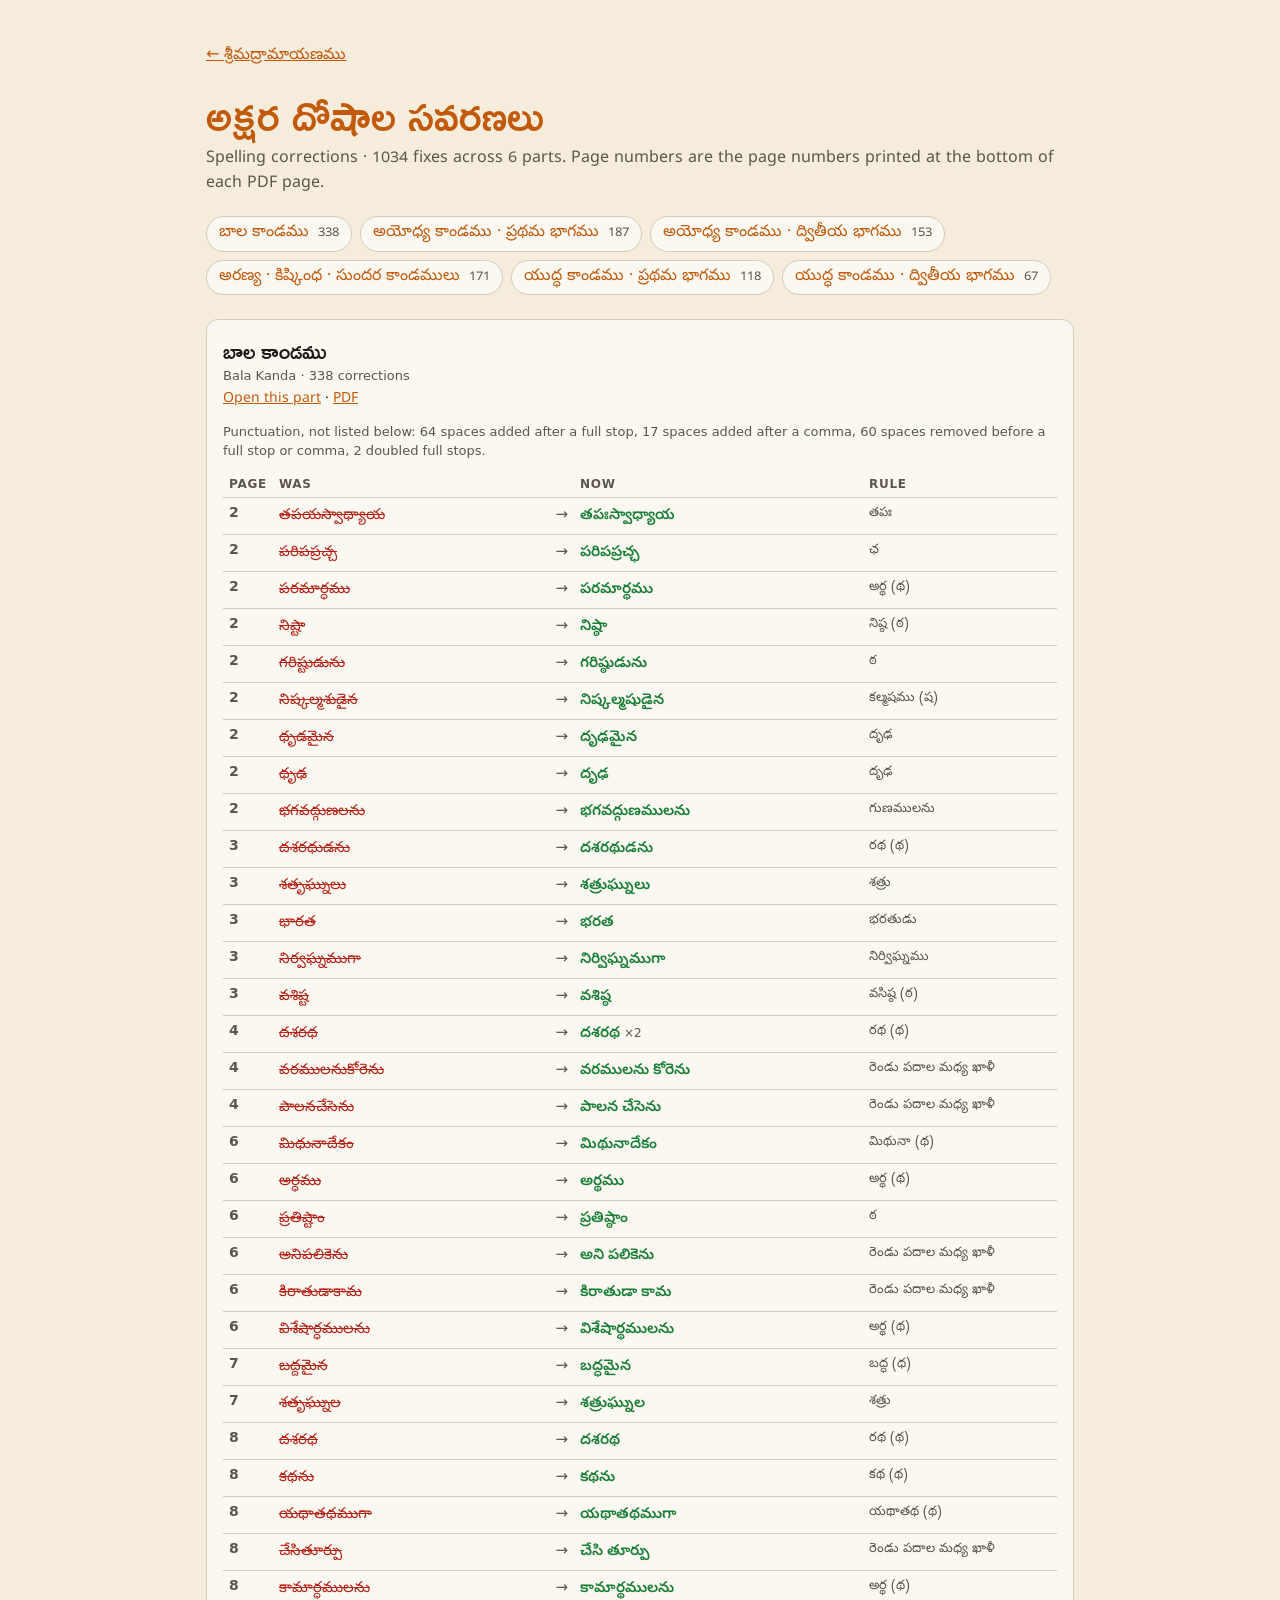
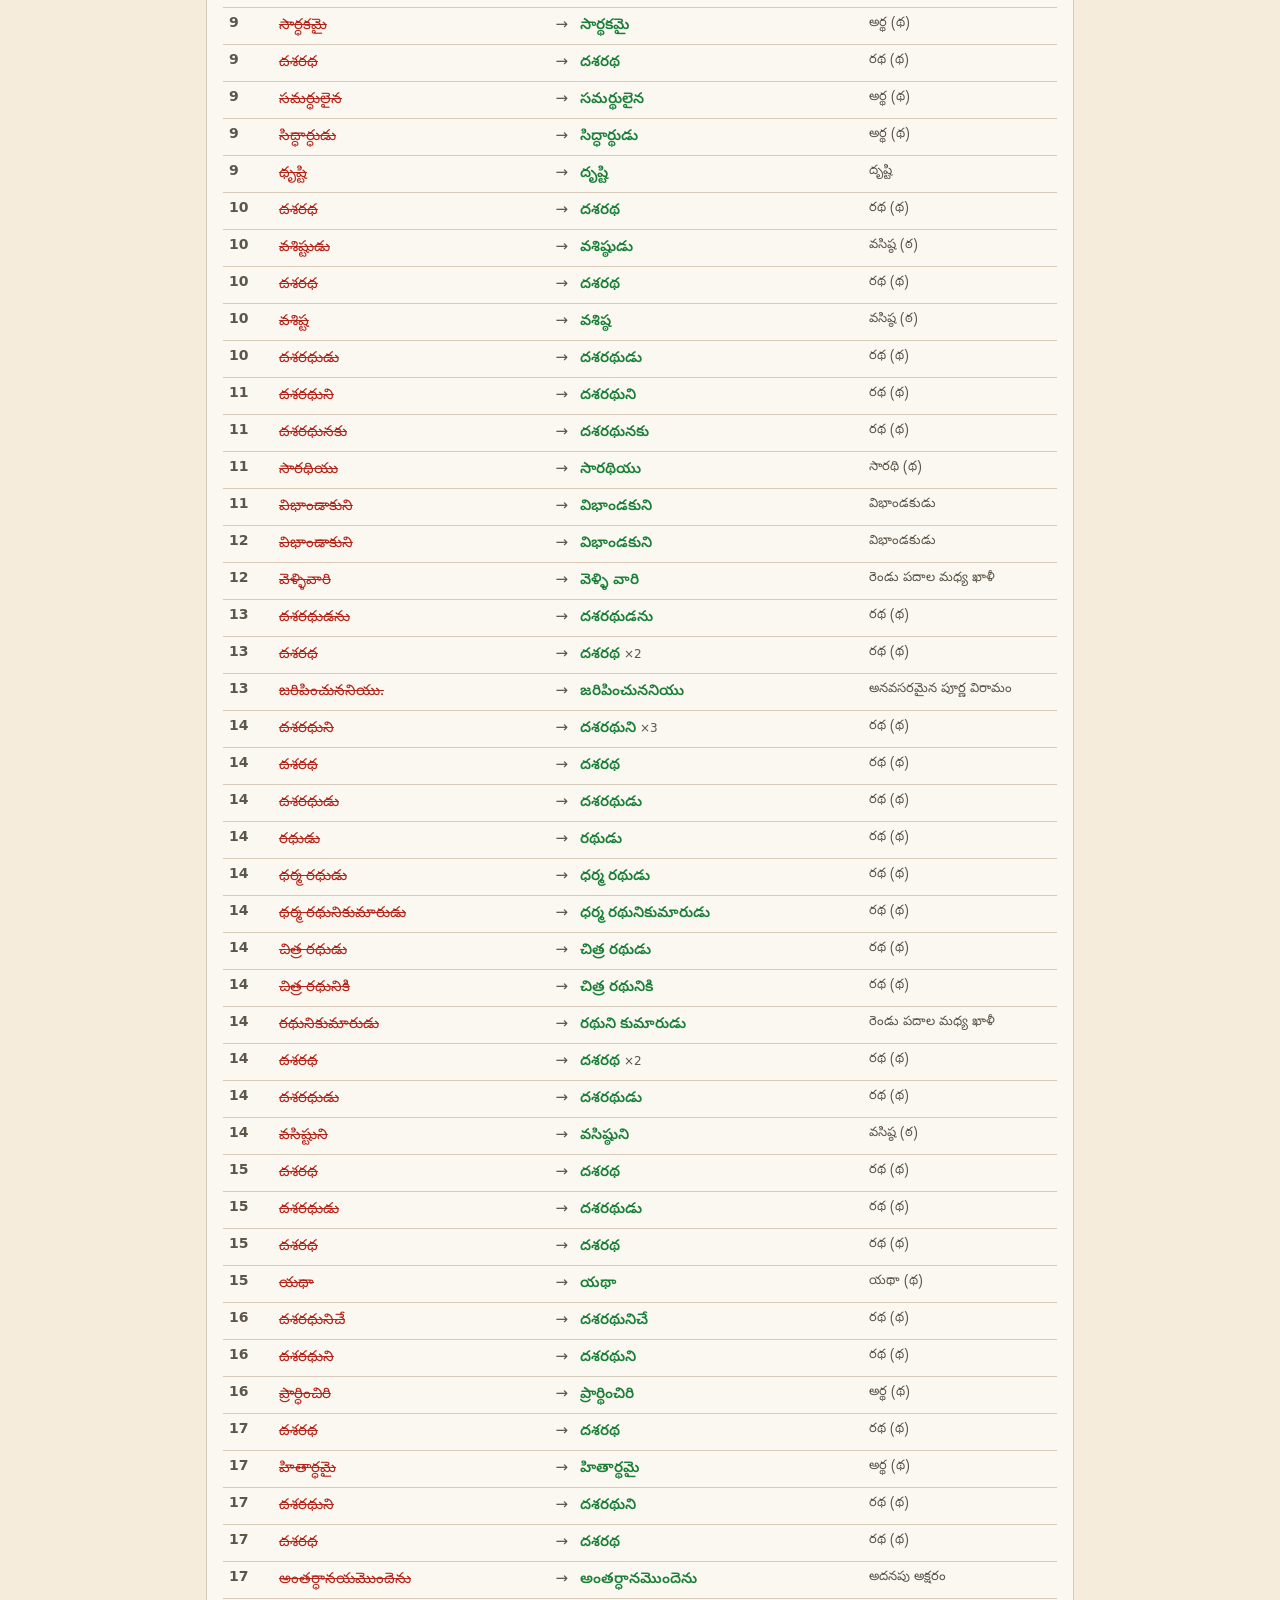
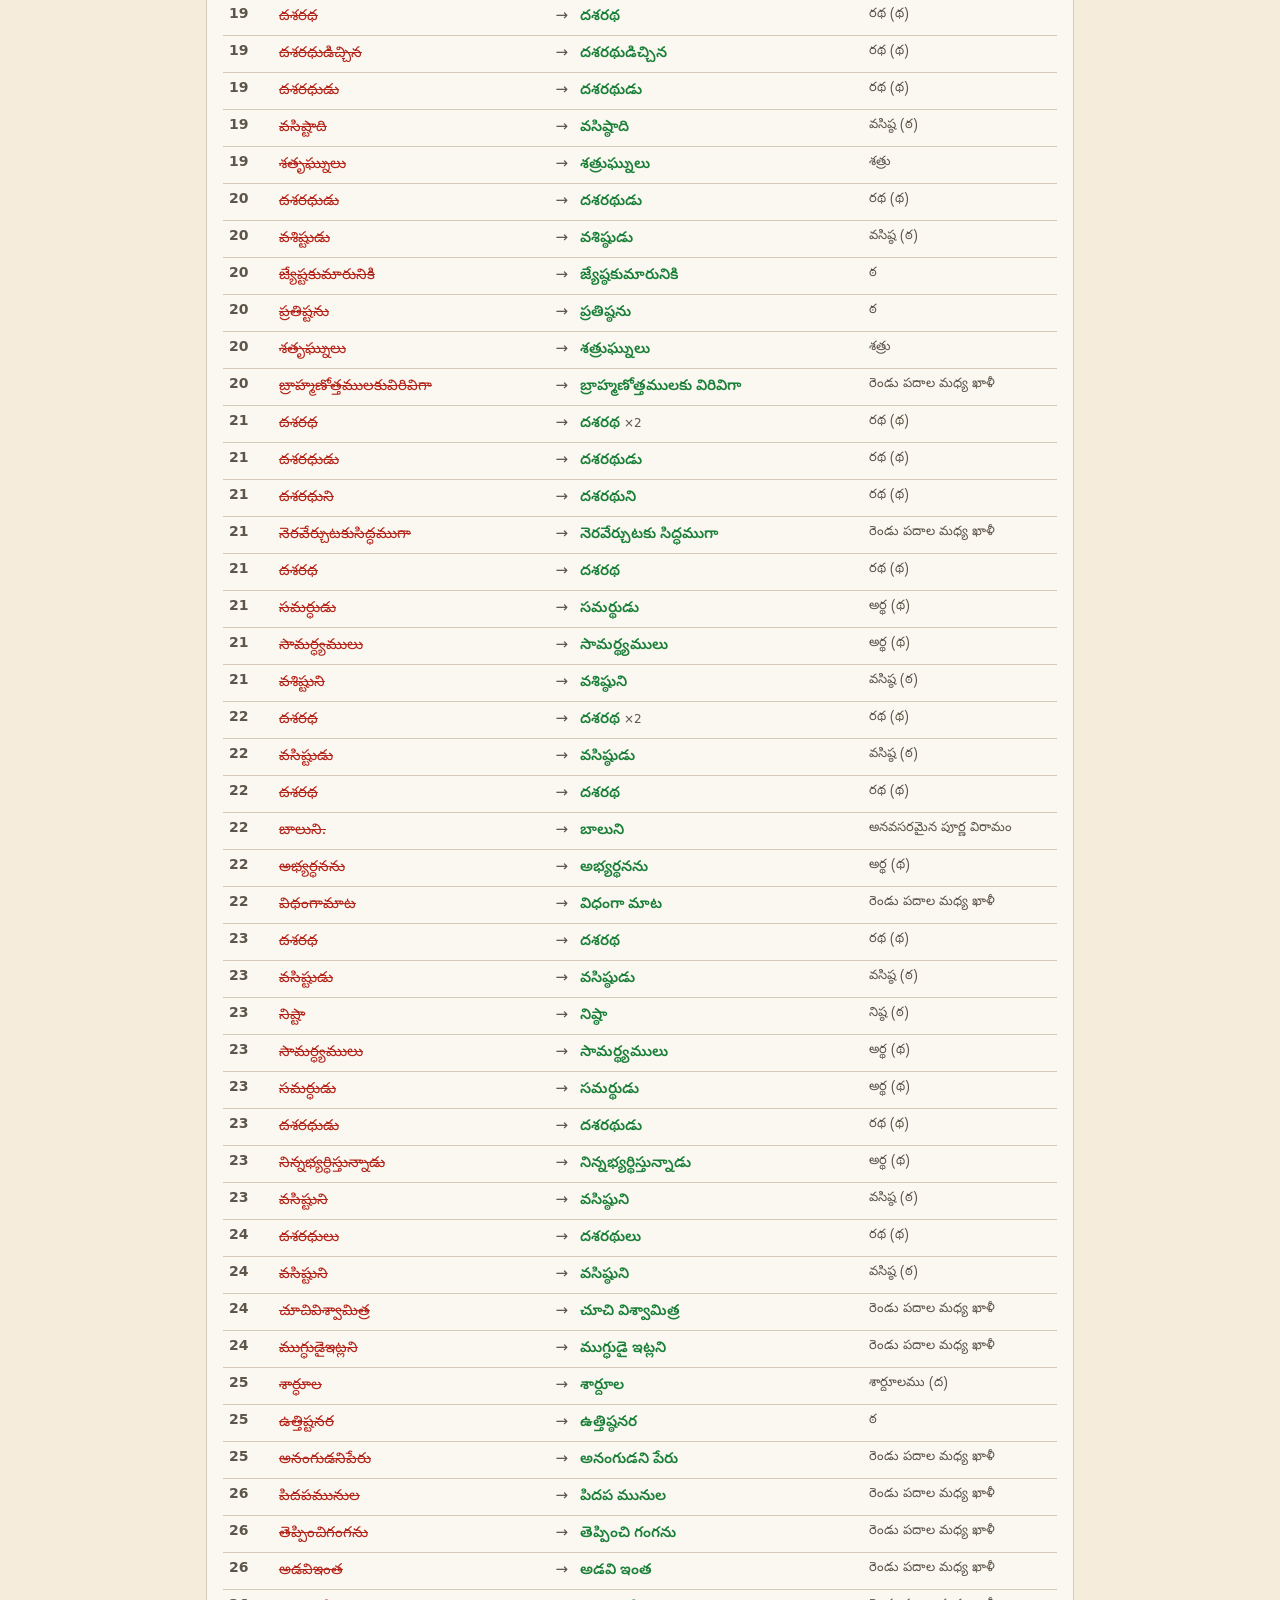
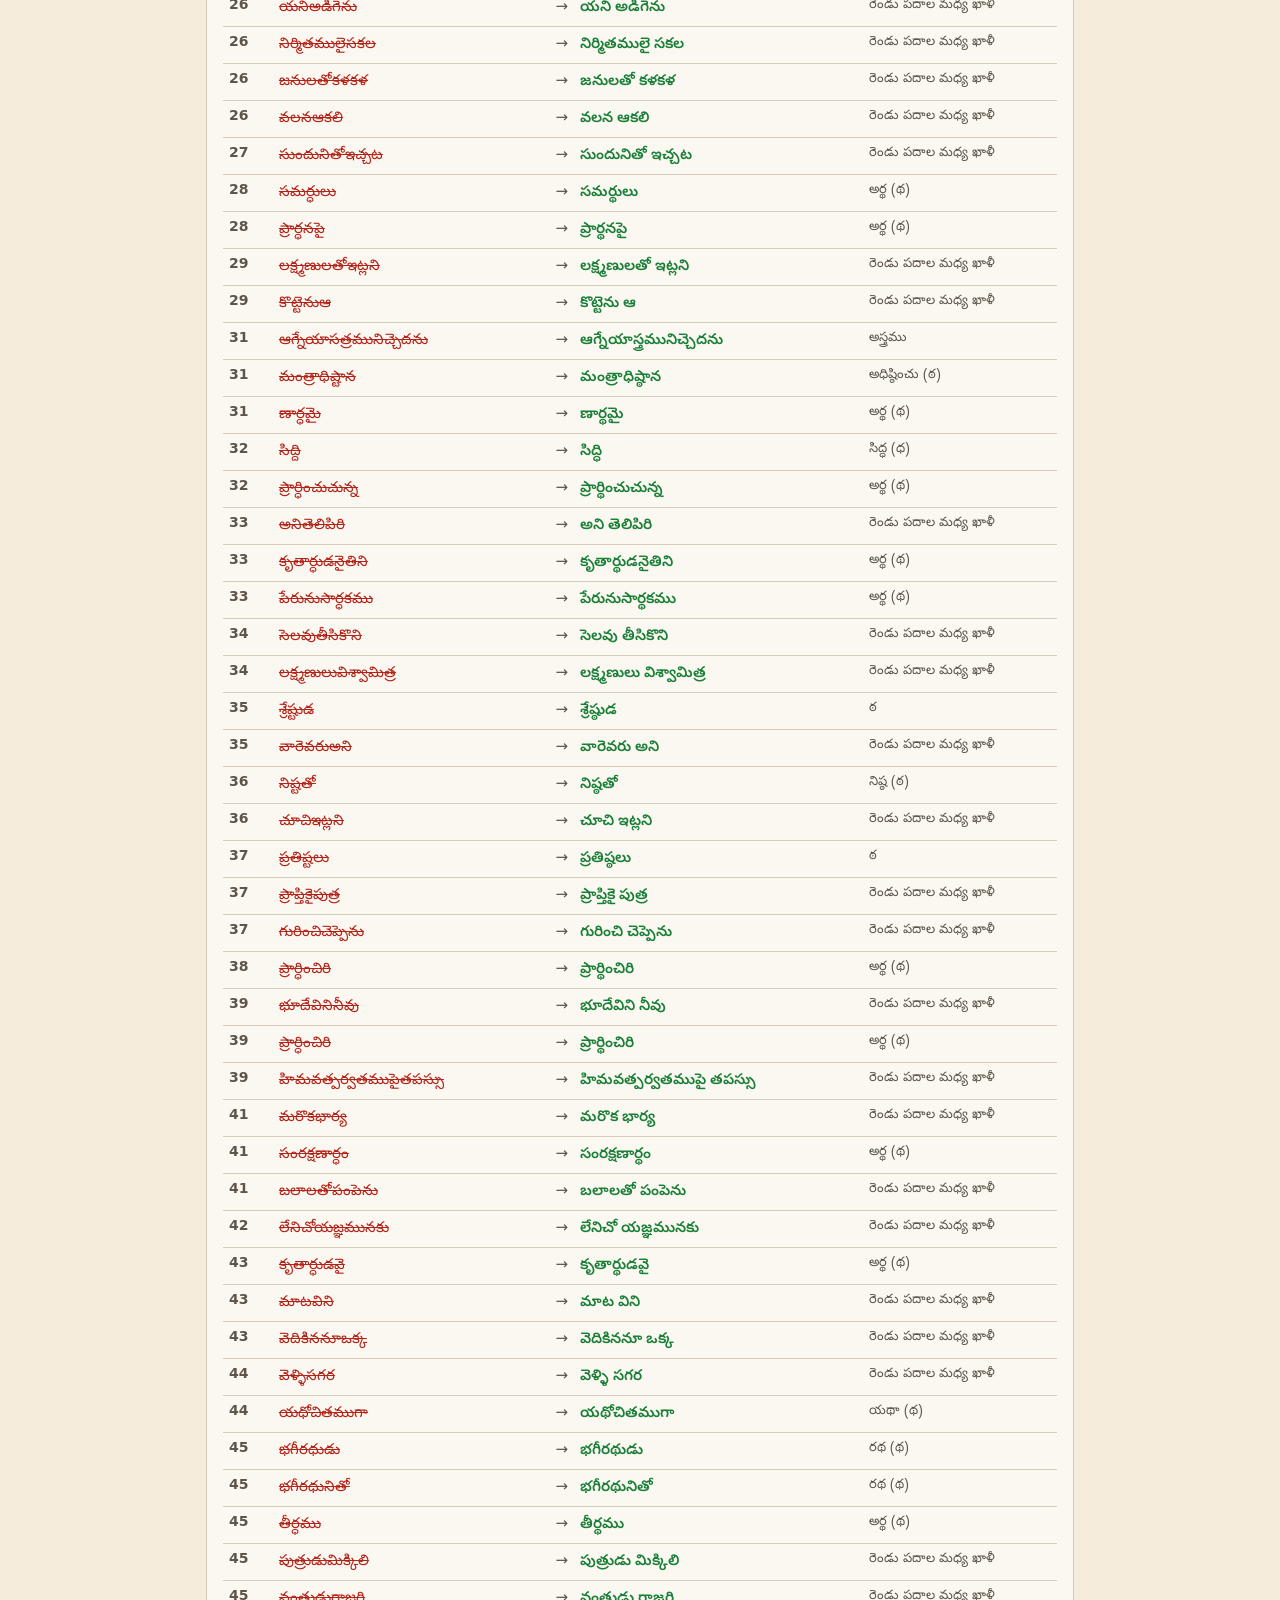
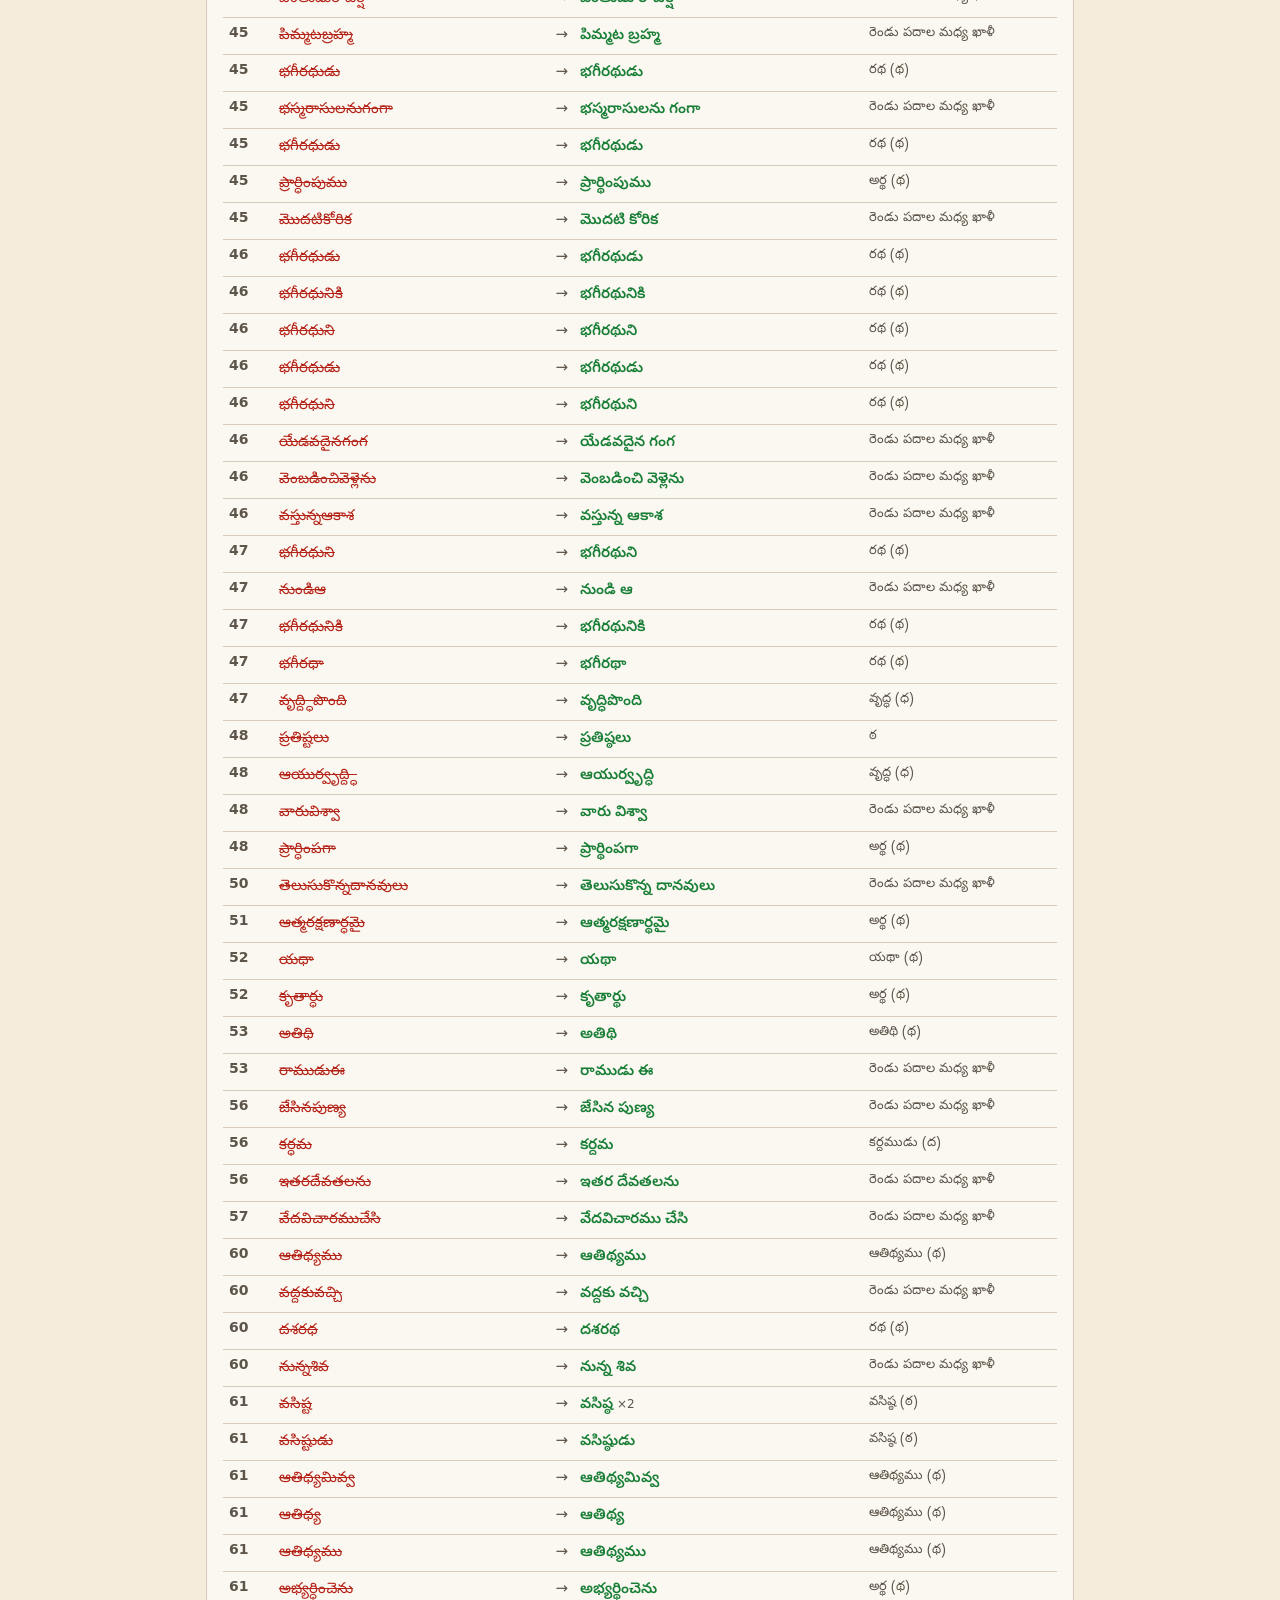
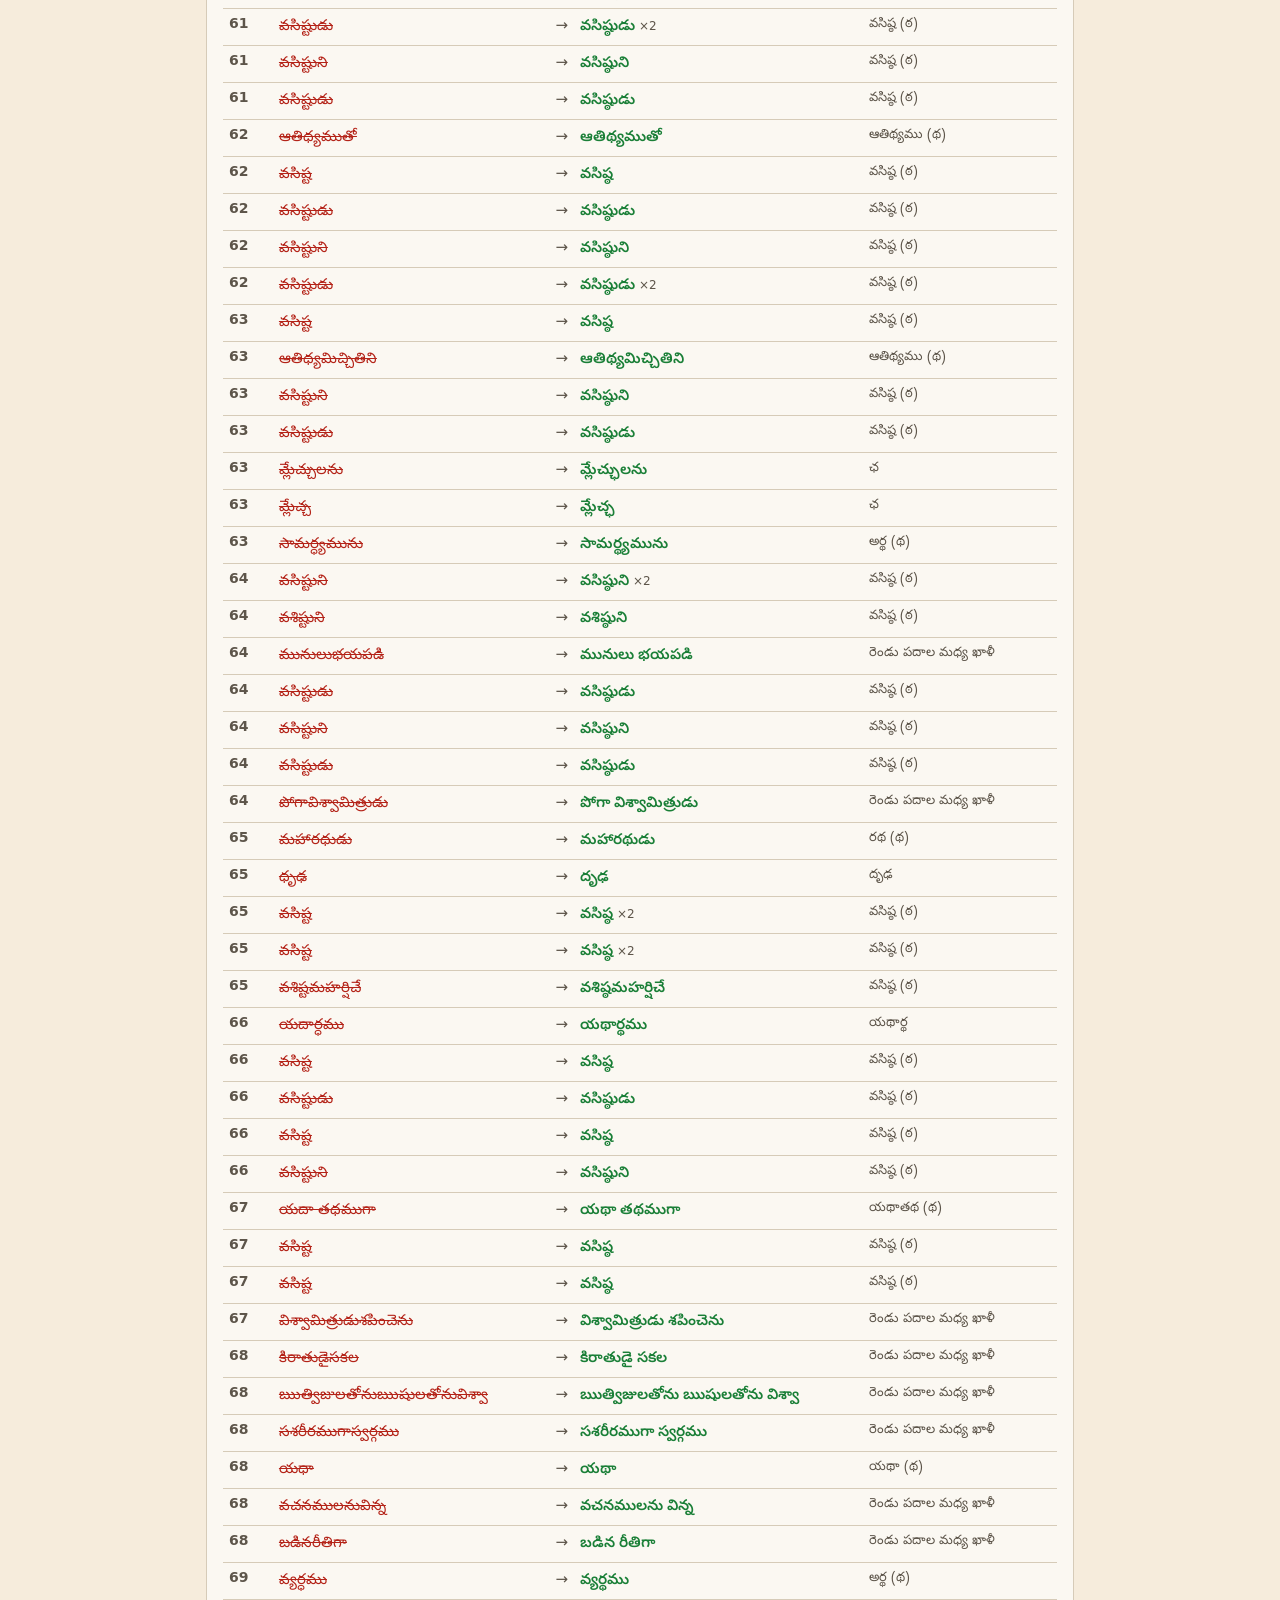
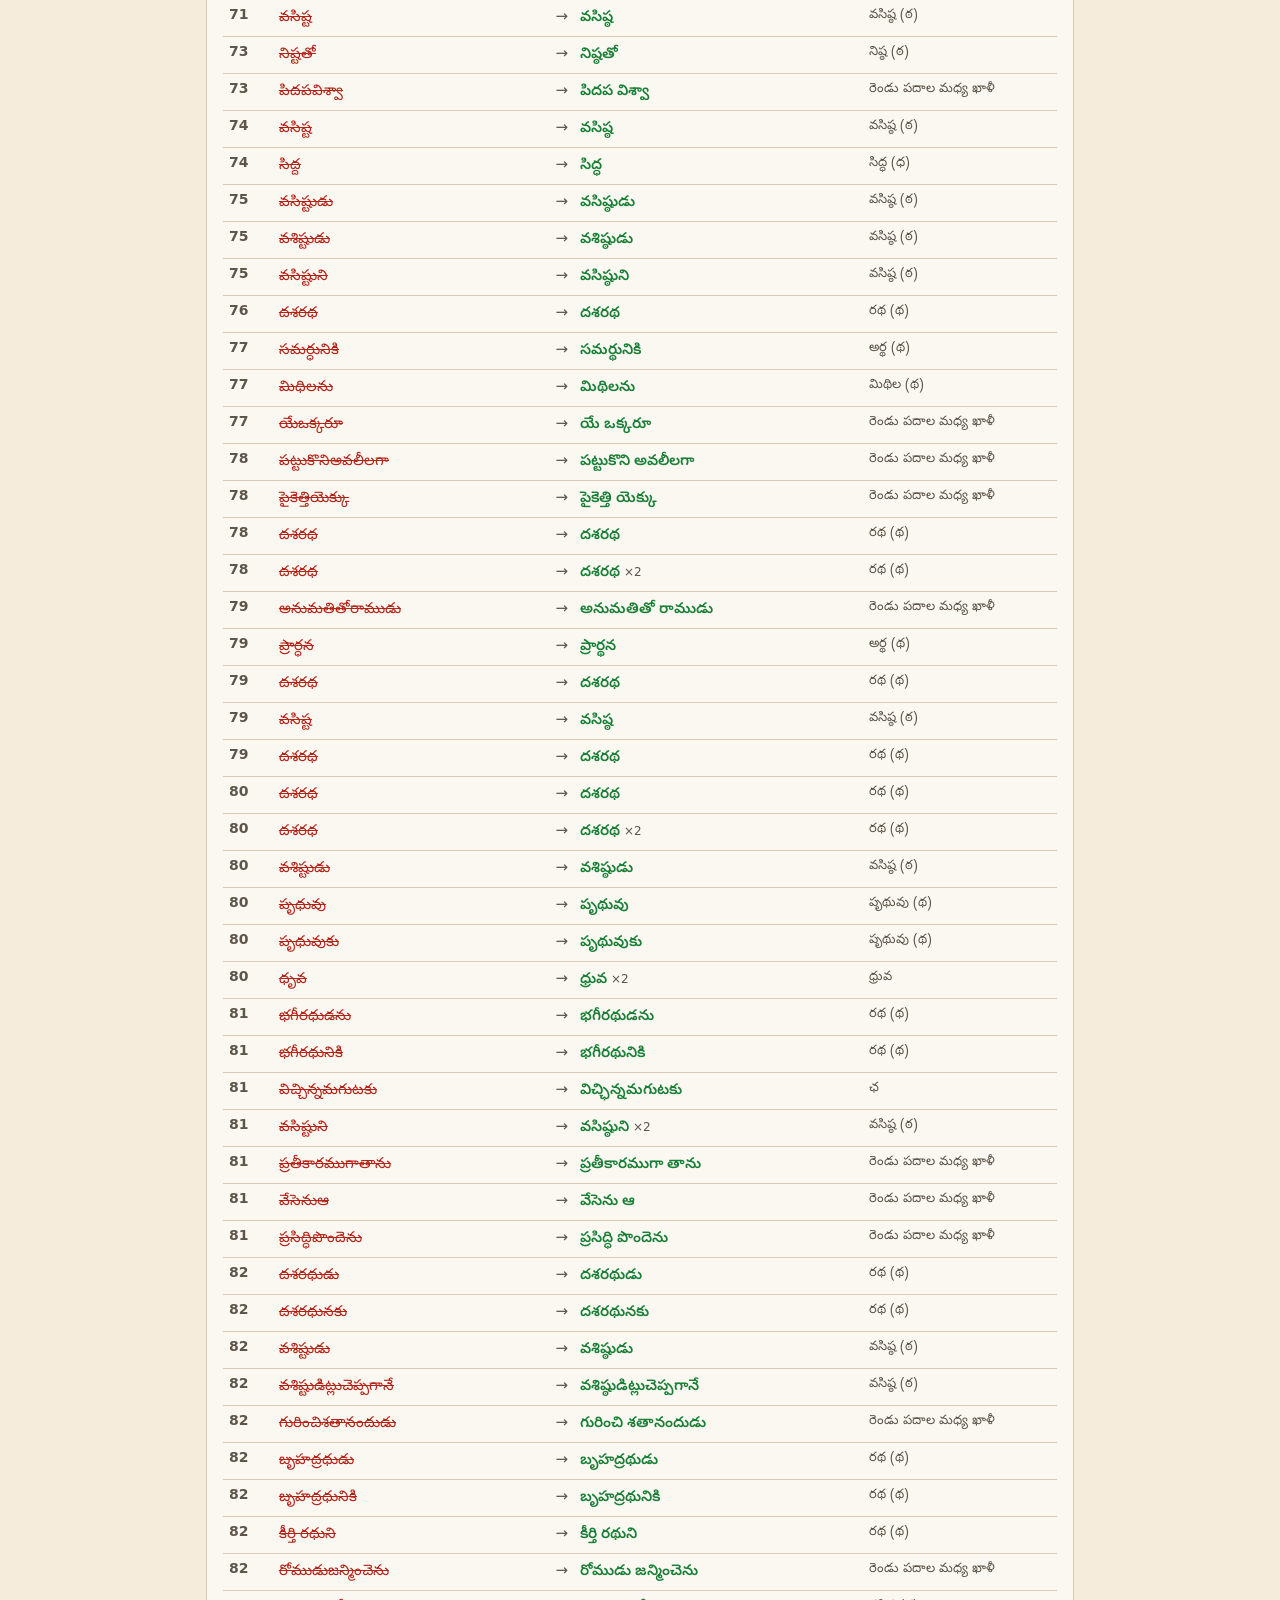
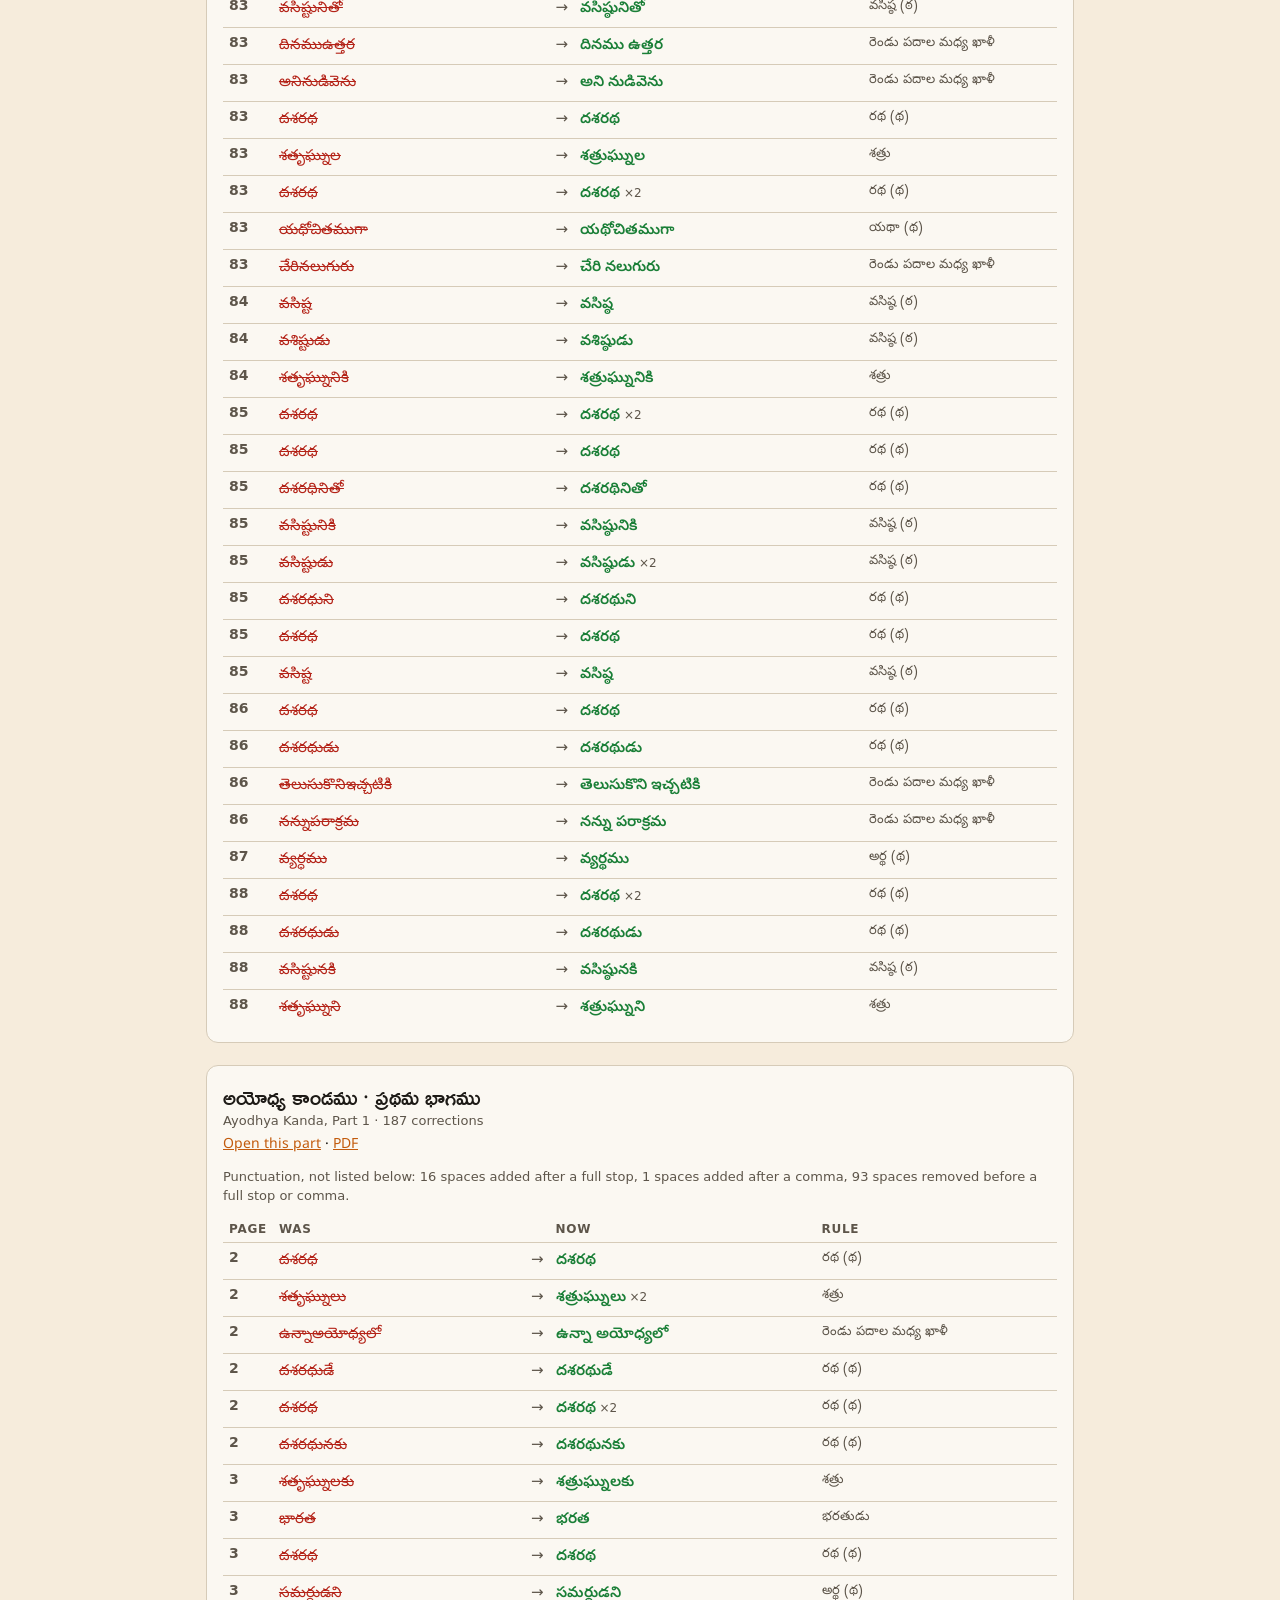
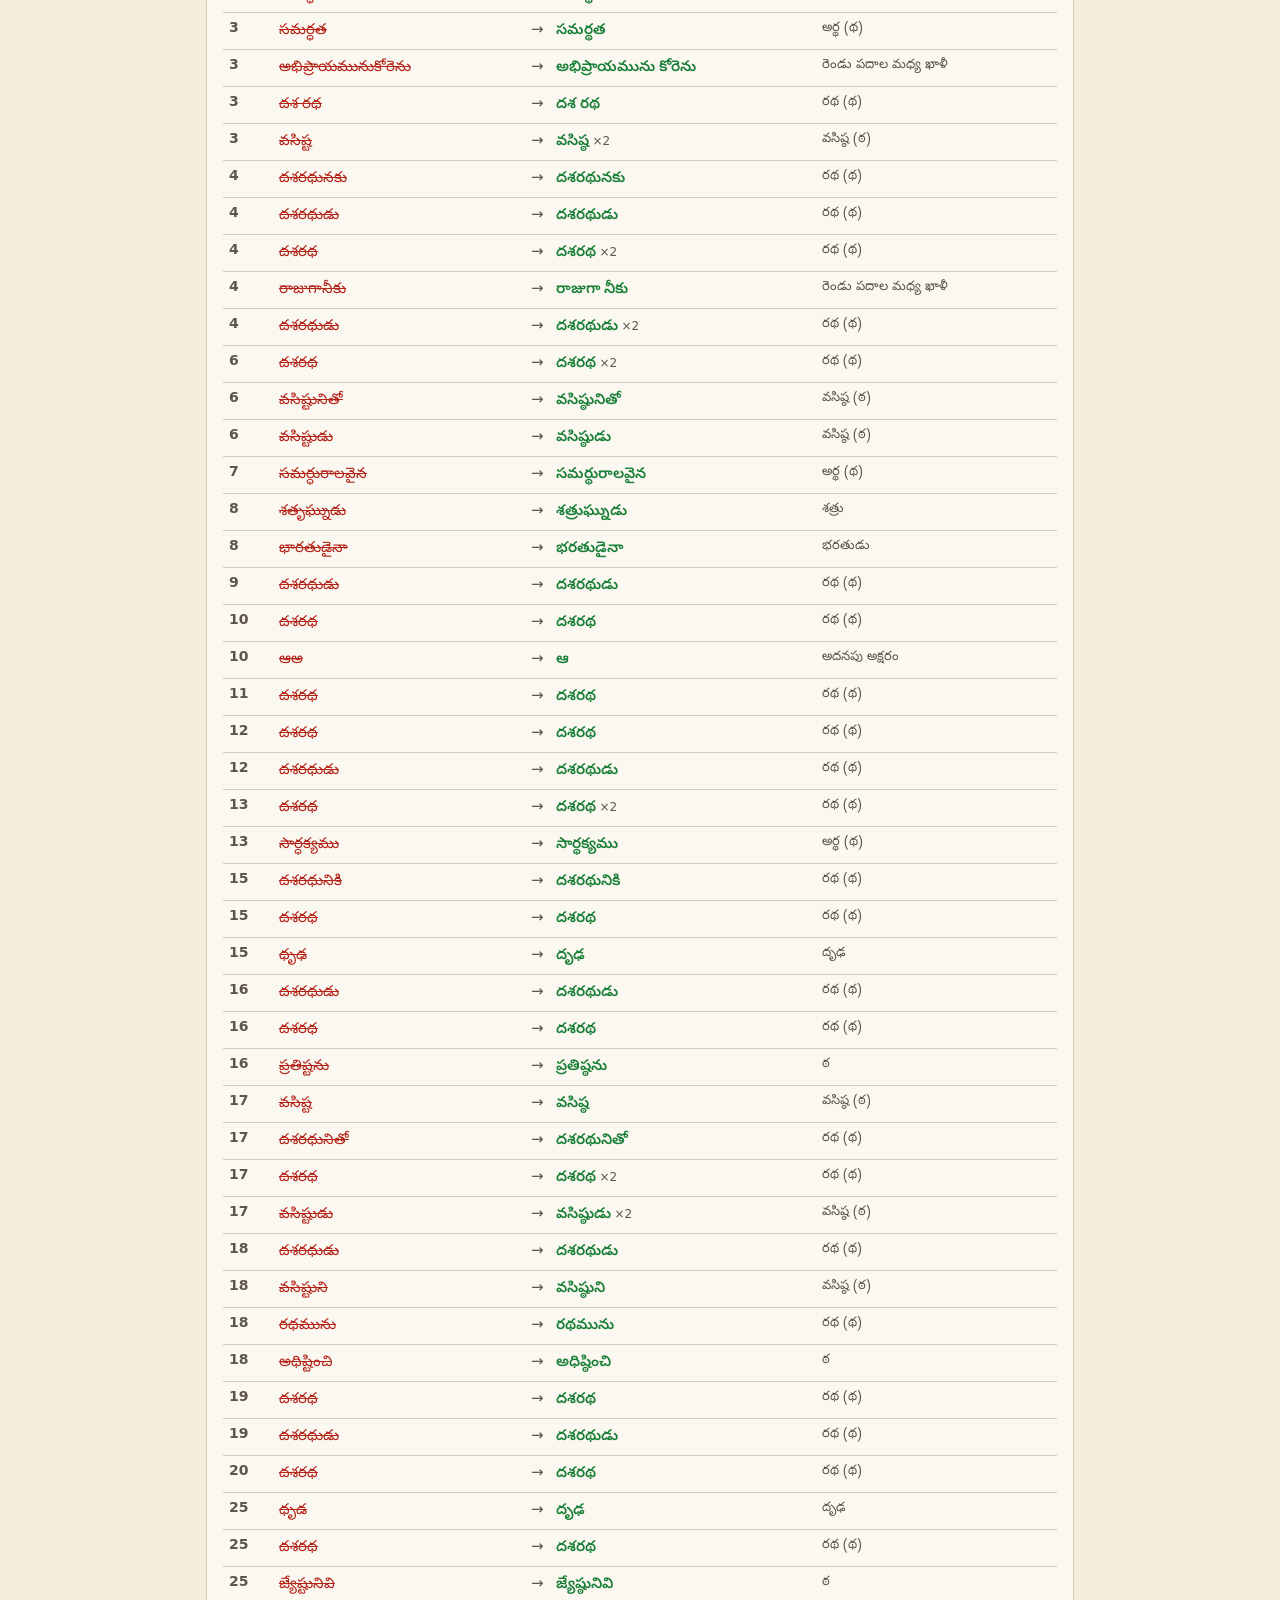
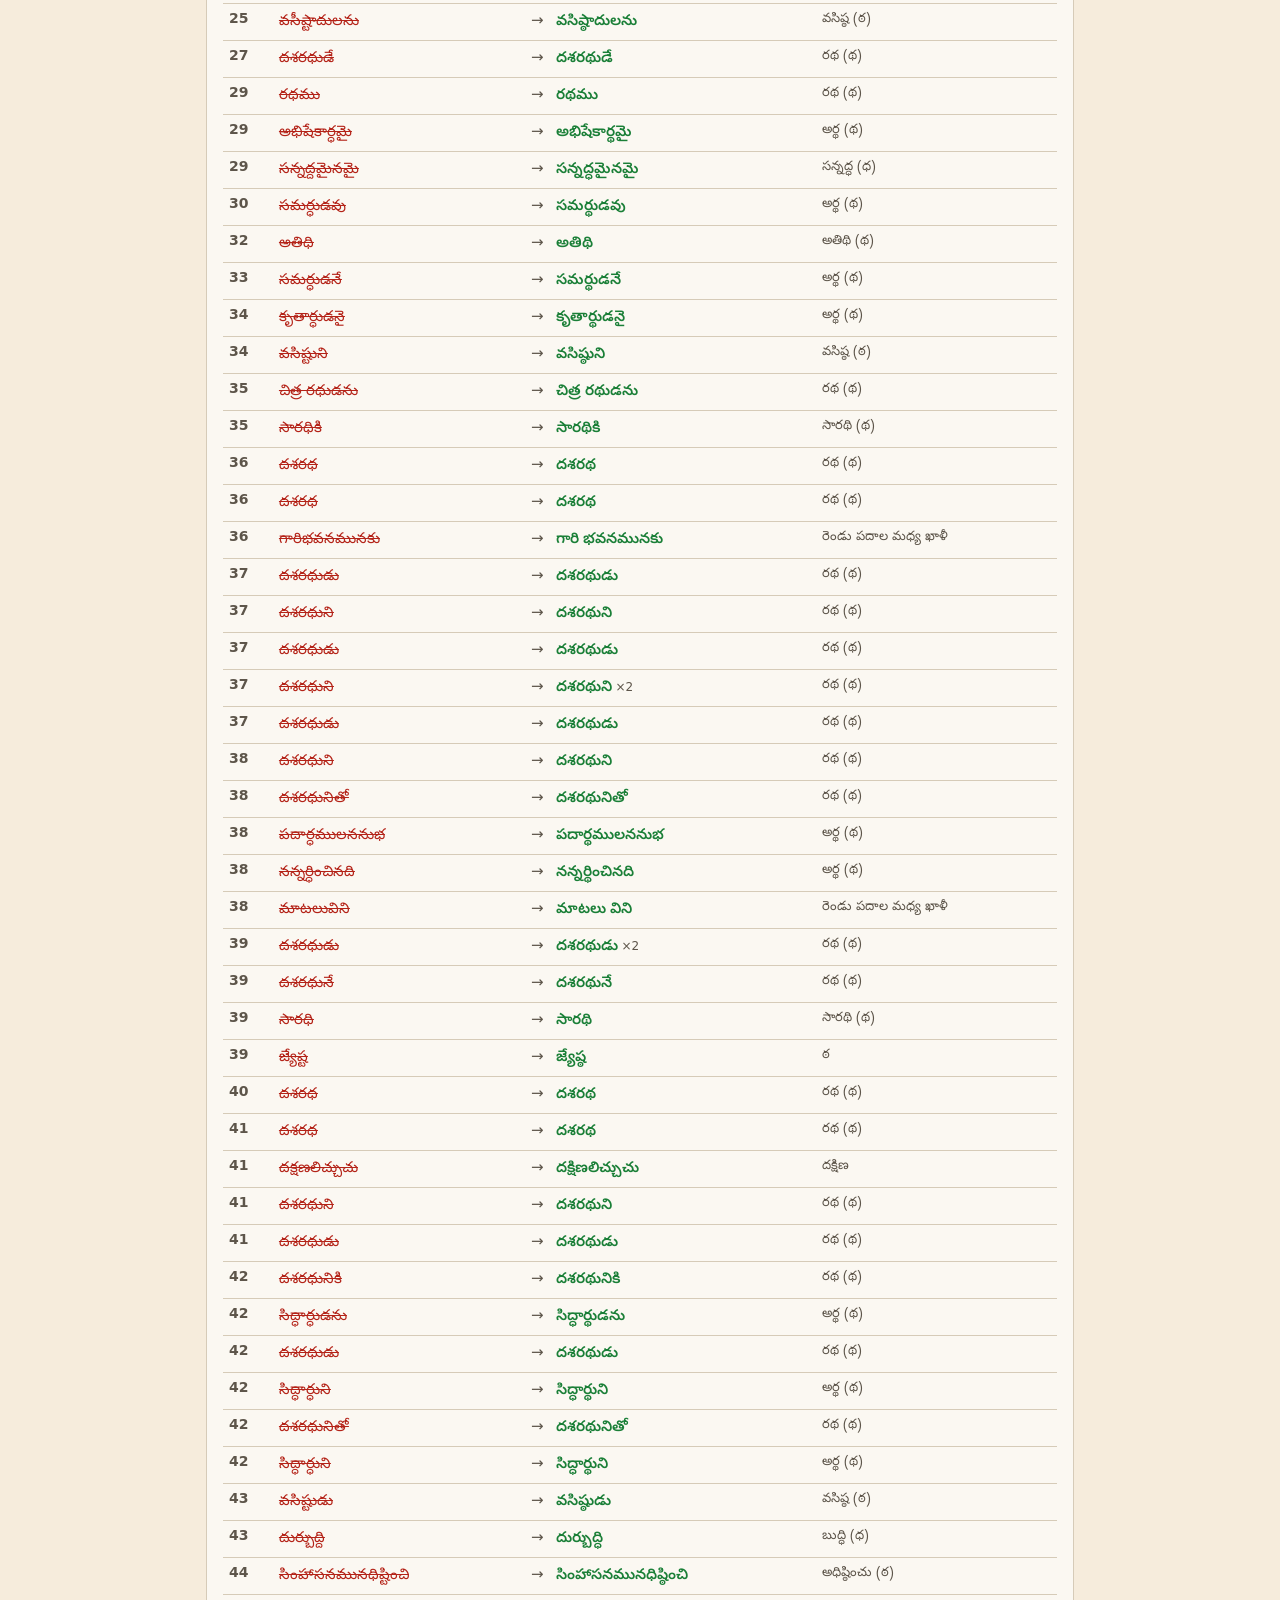
==== commit 6ab2fe98: "Justify paragraphs with a first-line indent; add whole-book PDF download on the home page Co-Authore" ====
--- a/corrections/index.html
+++ b/corrections/index.html
@@ -48,315 +48,315 @@
 <tr><td class="pg">2</td><td class="old">నిష్కల్మశుడైన</td><td class="arrow">→</td><td class="new">నిష్కల్మషుడైన</td><td class="why">కల్మషము (ష)</td></tr>
 <tr><td class="pg">2</td><td class="old">ధృడమైన</td><td class="arrow">→</td><td class="new">దృఢమైన</td><td class="why">దృఢ</td></tr>
 <tr><td class="pg">2</td><td class="old">ధృఢ</td><td class="arrow">→</td><td class="new">దృఢ</td><td class="why">దృఢ</td></tr>
-<tr><td class="pg">3</td><td class="old">భగవద్గుణలను</td><td class="arrow">→</td><td class="new">భగవద్గుణములను</td><td class="why">గుణములను</td></tr>
+<tr><td class="pg">2</td><td class="old">భగవద్గుణలను</td><td class="arrow">→</td><td class="new">భగవద్గుణములను</td><td class="why">గుణములను</td></tr>
 <tr><td class="pg">3</td><td class="old">దశరధుడను</td><td class="arrow">→</td><td class="new">దశరథుడను</td><td class="why">రథ (థ)</td></tr>
+<tr><td class="pg">3</td><td class="old">శతృఘ్నులు</td><td class="arrow">→</td><td class="new">శత్రుఘ్నులు</td><td class="why">శత్రు</td></tr>
+<tr><td class="pg">3</td><td class="old">భారత</td><td class="arrow">→</td><td class="new">భరత</td><td class="why">భరతుడు</td></tr>
 <tr><td class="pg">3</td><td class="old">నిర్వఘ్నముగా</td><td class="arrow">→</td><td class="new">నిర్విఘ్నముగా</td><td class="why">నిర్విఘ్నము</td></tr>
-<tr><td class="pg">4</td><td class="old">శతృఘ్నులు</td><td class="arrow">→</td><td class="new">శత్రుఘ్నులు</td><td class="why">శత్రు</td></tr>
-<tr><td class="pg">4</td><td class="old">భారత</td><td class="arrow">→</td><td class="new">భరత</td><td class="why">భరతుడు</td></tr>
+<tr><td class="pg">3</td><td class="old">వశిష్ట</td><td class="arrow">→</td><td class="new">వశిష్ఠ</td><td class="why">వసిష్ఠ (ఠ)</td></tr>
 <tr><td class="pg">4</td><td class="old">దశరధ</td><td class="arrow">→</td><td class="new">దశరథ <span class="x">×2</span></td><td class="why">రథ (థ)</td></tr>
-<tr><td class="pg">4</td><td class="old">వశిష్ట</td><td class="arrow">→</td><td class="new">వశిష్ఠ</td><td class="why">వసిష్ఠ (ఠ)</td></tr>
 <tr><td class="pg">4</td><td class="old">వరములనుకోరెను</td><td class="arrow">→</td><td class="new">వరములను కోరెను</td><td class="why">రెండు పదాల మధ్య ఖాళీ</td></tr>
-<tr><td class="pg">5</td><td class="old">పాలనచేసెను</td><td class="arrow">→</td><td class="new">పాలన చేసెను</td><td class="why">రెండు పదాల మధ్య ఖాళీ</td></tr>
-<tr><td class="pg">7</td><td class="old">మిధునాదేకం</td><td class="arrow">→</td><td class="new">మిథునాదేకం</td><td class="why">మిథునా (థ)</td></tr>
-<tr><td class="pg">7</td><td class="old">అర్ధము</td><td class="arrow">→</td><td class="new">అర్థము</td><td class="why">అర్థ (థ)</td></tr>
-<tr><td class="pg">7</td><td class="old">ప్రతిష్టాం</td><td class="arrow">→</td><td class="new">ప్రతిష్ఠాం</td><td class="why">ఠ</td></tr>
-<tr><td class="pg">7</td><td class="old">అనిపలికెను</td><td class="arrow">→</td><td class="new">అని పలికెను</td><td class="why">రెండు పదాల మధ్య ఖాళీ</td></tr>
-<tr><td class="pg">7</td><td class="old">కిరాతుడాకామ</td><td class="arrow">→</td><td class="new">కిరాతుడా కామ</td><td class="why">రెండు పదాల మధ్య ఖాళీ</td></tr>
-<tr><td class="pg">7</td><td class="old">విశేషార్ధములను</td><td class="arrow">→</td><td class="new">విశేషార్థములను</td><td class="why">అర్థ (థ)</td></tr>
-<tr><td class="pg">8</td><td class="old">బద్దమైన</td><td class="arrow">→</td><td class="new">బద్ధమైన</td><td class="why">బద్ధ (ధ)</td></tr>
-<tr><td class="pg">9</td><td class="old">శతృఘ్నుల</td><td class="arrow">→</td><td class="new">శత్రుఘ్నుల</td><td class="why">శత్రు</td></tr>
-<tr><td class="pg">9</td><td class="old">కధను</td><td class="arrow">→</td><td class="new">కథను</td><td class="why">కథ (థ)</td></tr>
-<tr><td class="pg">9</td><td class="old">చేసితూర్పు</td><td class="arrow">→</td><td class="new">చేసి తూర్పు</td><td class="why">రెండు పదాల మధ్య ఖాళీ</td></tr>
+<tr><td class="pg">4</td><td class="old">పాలనచేసెను</td><td class="arrow">→</td><td class="new">పాలన చేసెను</td><td class="why">రెండు పదాల మధ్య ఖాళీ</td></tr>
+<tr><td class="pg">6</td><td class="old">మిధునాదేకం</td><td class="arrow">→</td><td class="new">మిథునాదేకం</td><td class="why">మిథునా (థ)</td></tr>
+<tr><td class="pg">6</td><td class="old">అర్ధము</td><td class="arrow">→</td><td class="new">అర్థము</td><td class="why">అర్థ (థ)</td></tr>
+<tr><td class="pg">6</td><td class="old">ప్రతిష్టాం</td><td class="arrow">→</td><td class="new">ప్రతిష్ఠాం</td><td class="why">ఠ</td></tr>
+<tr><td class="pg">6</td><td class="old">అనిపలికెను</td><td class="arrow">→</td><td class="new">అని పలికెను</td><td class="why">రెండు పదాల మధ్య ఖాళీ</td></tr>
+<tr><td class="pg">6</td><td class="old">కిరాతుడాకామ</td><td class="arrow">→</td><td class="new">కిరాతుడా కామ</td><td class="why">రెండు పదాల మధ్య ఖాళీ</td></tr>
+<tr><td class="pg">6</td><td class="old">విశేషార్ధములను</td><td class="arrow">→</td><td class="new">విశేషార్థములను</td><td class="why">అర్థ (థ)</td></tr>
+<tr><td class="pg">7</td><td class="old">బద్దమైన</td><td class="arrow">→</td><td class="new">బద్ధమైన</td><td class="why">బద్ధ (ధ)</td></tr>
+<tr><td class="pg">7</td><td class="old">శతృఘ్నుల</td><td class="arrow">→</td><td class="new">శత్రుఘ్నుల</td><td class="why">శత్రు</td></tr>
+<tr><td class="pg">8</td><td class="old">దశరధ</td><td class="arrow">→</td><td class="new">దశరథ</td><td class="why">రథ (థ)</td></tr>
+<tr><td class="pg">8</td><td class="old">కధను</td><td class="arrow">→</td><td class="new">కథను</td><td class="why">కథ (థ)</td></tr>
+<tr><td class="pg">8</td><td class="old">యధాతధముగా</td><td class="arrow">→</td><td class="new">యథాతథముగా</td><td class="why">యథాతథ (థ)</td></tr>
+<tr><td class="pg">8</td><td class="old">చేసితూర్పు</td><td class="arrow">→</td><td class="new">చేసి తూర్పు</td><td class="why">రెండు పదాల మధ్య ఖాళీ</td></tr>
+<tr><td class="pg">8</td><td class="old">కామార్ధములను</td><td class="arrow">→</td><td class="new">కామార్థములను</td><td class="why">అర్థ (థ)</td></tr>
+<tr><td class="pg">9</td><td class="old">సార్ధకమై</td><td class="arrow">→</td><td class="new">సార్థకమై</td><td class="why">అర్థ (థ)</td></tr>
+<tr><td class="pg">9</td><td class="old">దశరధ</td><td class="arrow">→</td><td class="new">దశరథ</td><td class="why">రథ (థ)</td></tr>
+<tr><td class="pg">9</td><td class="old">సమర్ధులైన</td><td class="arrow">→</td><td class="new">సమర్థులైన</td><td class="why">అర్థ (థ)</td></tr>
+<tr><td class="pg">9</td><td class="old">సిద్ధార్ధుడు</td><td class="arrow">→</td><td class="new">సిద్ధార్థుడు</td><td class="why">అర్థ (థ)</td></tr>
+<tr><td class="pg">9</td><td class="old">ధృష్టి</td><td class="arrow">→</td><td class="new">దృష్టి</td><td class="why">దృష్టి</td></tr>
 <tr><td class="pg">10</td><td class="old">దశరధ</td><td class="arrow">→</td><td class="new">దశరథ</td><td class="why">రథ (థ)</td></tr>
-<tr><td class="pg">10</td><td class="old">యధాతధముగా</td><td class="arrow">→</td><td class="new">యథాతథముగా</td><td class="why">యథాతథ (థ)</td></tr>
-<tr><td class="pg">10</td><td class="old">కామార్ధములను</td><td class="arrow">→</td><td class="new">కామార్థములను</td><td class="why">అర్థ (థ)</td></tr>
-<tr><td class="pg">11</td><td class="old">సార్ధకమై</td><td class="arrow">→</td><td class="new">సార్థకమై</td><td class="why">అర్థ (థ)</td></tr>
-<tr><td class="pg">11</td><td class="old">దశరధ</td><td class="arrow">→</td><td class="new">దశరథ</td><td class="why">రథ (థ)</td></tr>
-<tr><td class="pg">11</td><td class="old">సమర్ధులైన</td><td class="arrow">→</td><td class="new">సమర్థులైన</td><td class="why">అర్థ (థ)</td></tr>
-<tr><td class="pg">11</td><td class="old">సిద్ధార్ధుడు</td><td class="arrow">→</td><td class="new">సిద్ధార్థుడు</td><td class="why">అర్థ (థ)</td></tr>
-<tr><td class="pg">11</td><td class="old">ధృష్టి</td><td class="arrow">→</td><td class="new">దృష్టి</td><td class="why">దృష్టి</td></tr>
-<tr><td class="pg">11</td><td class="old">వశిష్టుడు</td><td class="arrow">→</td><td class="new">వశిష్ఠుడు</td><td class="why">వసిష్ఠ (ఠ)</td></tr>
-<tr><td class="pg">12</td><td class="old">దశరధ</td><td class="arrow">→</td><td class="new">దశరథ</td><td class="why">రథ (థ)</td></tr>
-<tr><td class="pg">12</td><td class="old">దశరధ</td><td class="arrow">→</td><td class="new">దశరథ</td><td class="why">రథ (థ)</td></tr>
-<tr><td class="pg">12</td><td class="old">వశిష్ట</td><td class="arrow">→</td><td class="new">వశిష్ఠ</td><td class="why">వసిష్ఠ (ఠ)</td></tr>
-<tr><td class="pg">12</td><td class="old">దశరధుడు</td><td class="arrow">→</td><td class="new">దశరథుడు</td><td class="why">రథ (థ)</td></tr>
-<tr><td class="pg">13</td><td class="old">దశరధుని</td><td class="arrow">→</td><td class="new">దశరథుని</td><td class="why">రథ (థ)</td></tr>
-<tr><td class="pg">13</td><td class="old">దశరధునకు</td><td class="arrow">→</td><td class="new">దశరథునకు</td><td class="why">రథ (థ)</td></tr>
-<tr><td class="pg">13</td><td class="old">సారధియు</td><td class="arrow">→</td><td class="new">సారథియు</td><td class="why">సారథి (థ)</td></tr>
-<tr><td class="pg">13</td><td class="old">విభాండాకుని</td><td class="arrow">→</td><td class="new">విభాండకుని</td><td class="why">విభాండకుడు</td></tr>
-<tr><td class="pg">14</td><td class="old">విభాండాకుని</td><td class="arrow">→</td><td class="new">విభాండకుని</td><td class="why">విభాండకుడు</td></tr>
-<tr><td class="pg">15</td><td class="old">వెళ్ళివారి</td><td class="arrow">→</td><td class="new">వెళ్ళి వారి</td><td class="why">రెండు పదాల మధ్య ఖాళీ</td></tr>
-<tr><td class="pg">16</td><td class="old">దశరధుడను</td><td class="arrow">→</td><td class="new">దశరథుడను</td><td class="why">రథ (థ)</td></tr>
-<tr><td class="pg">16</td><td class="old">దశరధ</td><td class="arrow">→</td><td class="new">దశరథ <span class="x">×2</span></td><td class="why">రథ (థ)</td></tr>
-<tr><td class="pg">16</td><td class="old">జరిపించుననియు.</td><td class="arrow">→</td><td class="new">జరిపించుననియు</td><td class="why">అనవసరమైన పూర్ణ విరామం</td></tr>
-<tr><td class="pg">16</td><td class="old">దశరధుని</td><td class="arrow">→</td><td class="new">దశరథుని <span class="x">×3</span></td><td class="why">రథ (థ)</td></tr>
-<tr><td class="pg">16</td><td class="old">రధుడు</td><td class="arrow">→</td><td class="new">రథుడు</td><td class="why">రథ (థ)</td></tr>
-<tr><td class="pg">16</td><td class="old">ధర్మ రధుడు</td><td class="arrow">→</td><td class="new">ధర్మ రథుడు</td><td class="why">రథ (థ)</td></tr>
-<tr><td class="pg">16</td><td class="old">ధర్మ రధునికుమారుడు</td><td class="arrow">→</td><td class="new">ధర్మ రథునికుమారుడు</td><td class="why">రథ (థ)</td></tr>
-<tr><td class="pg">16</td><td class="old">చిత్ర రధుడు</td><td class="arrow">→</td><td class="new">చిత్ర రథుడు</td><td class="why">రథ (థ)</td></tr>
-<tr><td class="pg">16</td><td class="old">చిత్ర రధునికి</td><td class="arrow">→</td><td class="new">చిత్ర రథునికి</td><td class="why">రథ (థ)</td></tr>
-<tr><td class="pg">16</td><td class="old">రథునికుమారుడు</td><td class="arrow">→</td><td class="new">రథుని కుమారుడు</td><td class="why">రెండు పదాల మధ్య ఖాళీ</td></tr>
+<tr><td class="pg">10</td><td class="old">వశిష్టుడు</td><td class="arrow">→</td><td class="new">వశిష్ఠుడు</td><td class="why">వసిష్ఠ (ఠ)</td></tr>
+<tr><td class="pg">10</td><td class="old">దశరధ</td><td class="arrow">→</td><td class="new">దశరథ</td><td class="why">రథ (థ)</td></tr>
+<tr><td class="pg">10</td><td class="old">వశిష్ట</td><td class="arrow">→</td><td class="new">వశిష్ఠ</td><td class="why">వసిష్ఠ (ఠ)</td></tr>
+<tr><td class="pg">10</td><td class="old">దశరధుడు</td><td class="arrow">→</td><td class="new">దశరథుడు</td><td class="why">రథ (థ)</td></tr>
+<tr><td class="pg">11</td><td class="old">దశరధుని</td><td class="arrow">→</td><td class="new">దశరథుని</td><td class="why">రథ (థ)</td></tr>
+<tr><td class="pg">11</td><td class="old">దశరధునకు</td><td class="arrow">→</td><td class="new">దశరథునకు</td><td class="why">రథ (థ)</td></tr>
+<tr><td class="pg">11</td><td class="old">సారధియు</td><td class="arrow">→</td><td class="new">సారథియు</td><td class="why">సారథి (థ)</td></tr>
+<tr><td class="pg">11</td><td class="old">విభాండాకుని</td><td class="arrow">→</td><td class="new">విభాండకుని</td><td class="why">విభాండకుడు</td></tr>
+<tr><td class="pg">12</td><td class="old">విభాండాకుని</td><td class="arrow">→</td><td class="new">విభాండకుని</td><td class="why">విభాండకుడు</td></tr>
+<tr><td class="pg">12</td><td class="old">వెళ్ళివారి</td><td class="arrow">→</td><td class="new">వెళ్ళి వారి</td><td class="why">రెండు పదాల మధ్య ఖాళీ</td></tr>
+<tr><td class="pg">13</td><td class="old">దశరధుడను</td><td class="arrow">→</td><td class="new">దశరథుడను</td><td class="why">రథ (థ)</td></tr>
+<tr><td class="pg">13</td><td class="old">దశరధ</td><td class="arrow">→</td><td class="new">దశరథ <span class="x">×2</span></td><td class="why">రథ (థ)</td></tr>
+<tr><td class="pg">13</td><td class="old">జరిపించుననియు.</td><td class="arrow">→</td><td class="new">జరిపించుననియు</td><td class="why">అనవసరమైన పూర్ణ విరామం</td></tr>
+<tr><td class="pg">14</td><td class="old">దశరధుని</td><td class="arrow">→</td><td class="new">దశరథుని <span class="x">×3</span></td><td class="why">రథ (థ)</td></tr>
+<tr><td class="pg">14</td><td class="old">దశరధ</td><td class="arrow">→</td><td class="new">దశరథ</td><td class="why">రథ (థ)</td></tr>
+<tr><td class="pg">14</td><td class="old">దశరధుడు</td><td class="arrow">→</td><td class="new">దశరథుడు</td><td class="why">రథ (థ)</td></tr>
+<tr><td class="pg">14</td><td class="old">రధుడు</td><td class="arrow">→</td><td class="new">రథుడు</td><td class="why">రథ (థ)</td></tr>
+<tr><td class="pg">14</td><td class="old">ధర్మ రధుడు</td><td class="arrow">→</td><td class="new">ధర్మ రథుడు</td><td class="why">రథ (థ)</td></tr>
+<tr><td class="pg">14</td><td class="old">ధర్మ రధునికుమారుడు</td><td class="arrow">→</td><td class="new">ధర్మ రథునికుమారుడు</td><td class="why">రథ (థ)</td></tr>
+<tr><td class="pg">14</td><td class="old">చిత్ర రధుడు</td><td class="arrow">→</td><td class="new">చిత్ర రథుడు</td><td class="why">రథ (థ)</td></tr>
+<tr><td class="pg">14</td><td class="old">చిత్ర రధునికి</td><td class="arrow">→</td><td class="new">చిత్ర రథునికి</td><td class="why">రథ (థ)</td></tr>
+<tr><td class="pg">14</td><td class="old">రథునికుమారుడు</td><td class="arrow">→</td><td class="new">రథుని కుమారుడు</td><td class="why">రెండు పదాల మధ్య ఖాళీ</td></tr>
+<tr><td class="pg">14</td><td class="old">దశరధ</td><td class="arrow">→</td><td class="new">దశరథ <span class="x">×2</span></td><td class="why">రథ (థ)</td></tr>
+<tr><td class="pg">14</td><td class="old">దశరధుడు</td><td class="arrow">→</td><td class="new">దశరథుడు</td><td class="why">రథ (థ)</td></tr>
+<tr><td class="pg">14</td><td class="old">వసిష్టుని</td><td class="arrow">→</td><td class="new">వసిష్ఠుని</td><td class="why">వసిష్ఠ (ఠ)</td></tr>
+<tr><td class="pg">15</td><td class="old">దశరధ</td><td class="arrow">→</td><td class="new">దశరథ</td><td class="why">రథ (థ)</td></tr>
+<tr><td class="pg">15</td><td class="old">దశరధుడు</td><td class="arrow">→</td><td class="new">దశరథుడు</td><td class="why">రథ (థ)</td></tr>
+<tr><td class="pg">15</td><td class="old">దశరధ</td><td class="arrow">→</td><td class="new">దశరథ</td><td class="why">రథ (థ)</td></tr>
+<tr><td class="pg">15</td><td class="old">యధా</td><td class="arrow">→</td><td class="new">యథా</td><td class="why">యథా (థ)</td></tr>
+<tr><td class="pg">16</td><td class="old">దశరధునిచే</td><td class="arrow">→</td><td class="new">దశరథునిచే</td><td class="why">రథ (థ)</td></tr>
+<tr><td class="pg">16</td><td class="old">దశరధుని</td><td class="arrow">→</td><td class="new">దశరథుని</td><td class="why">రథ (థ)</td></tr>
+<tr><td class="pg">16</td><td class="old">ప్రార్ధించిరి</td><td class="arrow">→</td><td class="new">ప్రార్థించిరి</td><td class="why">అర్థ (థ)</td></tr>
 <tr><td class="pg">17</td><td class="old">దశరధ</td><td class="arrow">→</td><td class="new">దశరథ</td><td class="why">రథ (థ)</td></tr>
-<tr><td class="pg">17</td><td class="old">దశరధుడు</td><td class="arrow">→</td><td class="new">దశరథుడు</td><td class="why">రథ (థ)</td></tr>
-<tr><td class="pg">17</td><td class="old">దశరధ</td><td class="arrow">→</td><td class="new">దశరథ <span class="x">×2</span></td><td class="why">రథ (థ)</td></tr>
-<tr><td class="pg">17</td><td class="old">దశరధుడు</td><td class="arrow">→</td><td class="new">దశరథుడు</td><td class="why">రథ (థ)</td></tr>
-<tr><td class="pg">17</td><td class="old">వసిష్టుని</td><td class="arrow">→</td><td class="new">వసిష్ఠుని</td><td class="why">వసిష్ఠ (ఠ)</td></tr>
-<tr><td class="pg">18</td><td class="old">దశరధ</td><td class="arrow">→</td><td class="new">దశరథ</td><td class="why">రథ (థ)</td></tr>
-<tr><td class="pg">18</td><td class="old">దశరధుడు</td><td class="arrow">→</td><td class="new">దశరథుడు</td><td class="why">రథ (థ)</td></tr>
-<tr><td class="pg">18</td><td class="old">దశరధ</td><td class="arrow">→</td><td class="new">దశరథ</td><td class="why">రథ (థ)</td></tr>
-<tr><td class="pg">18</td><td class="old">యధా</td><td class="arrow">→</td><td class="new">యథా</td><td class="why">యథా (థ)</td></tr>
-<tr><td class="pg">19</td><td class="old">దశరధునిచే</td><td class="arrow">→</td><td class="new">దశరథునిచే</td><td class="why">రథ (థ)</td></tr>
-<tr><td class="pg">19</td><td class="old">దశరధుని</td><td class="arrow">→</td><td class="new">దశరథుని</td><td class="why">రథ (థ)</td></tr>
-<tr><td class="pg">20</td><td class="old">ప్రార్ధించిరి</td><td class="arrow">→</td><td class="new">ప్రార్థించిరి</td><td class="why">అర్థ (థ)</td></tr>
-<tr><td class="pg">20</td><td class="old">దశరధ</td><td class="arrow">→</td><td class="new">దశరథ</td><td class="why">రథ (థ)</td></tr>
-<tr><td class="pg">20</td><td class="old">హితార్ధమై</td><td class="arrow">→</td><td class="new">హితార్థమై</td><td class="why">అర్థ (థ)</td></tr>
+<tr><td class="pg">17</td><td class="old">హితార్ధమై</td><td class="arrow">→</td><td class="new">హితార్థమై</td><td class="why">అర్థ (థ)</td></tr>
+<tr><td class="pg">17</td><td class="old">దశరధుని</td><td class="arrow">→</td><td class="new">దశరథుని</td><td class="why">రథ (థ)</td></tr>
+<tr><td class="pg">17</td><td class="old">దశరధ</td><td class="arrow">→</td><td class="new">దశరథ</td><td class="why">రథ (థ)</td></tr>
+<tr><td class="pg">17</td><td class="old">అంతర్ధానయమొందెను</td><td class="arrow">→</td><td class="new">అంతర్ధానమొందెను</td><td class="why">అదనపు అక్షరం</td></tr>
+<tr><td class="pg">19</td><td class="old">దశరధ</td><td class="arrow">→</td><td class="new">దశరథ</td><td class="why">రథ (థ)</td></tr>
+<tr><td class="pg">19</td><td class="old">దశరధుడిచ్చిన</td><td class="arrow">→</td><td class="new">దశరథుడిచ్చిన</td><td class="why">రథ (థ)</td></tr>
+<tr><td class="pg">19</td><td class="old">దశరధుడు</td><td class="arrow">→</td><td class="new">దశరథుడు</td><td class="why">రథ (థ)</td></tr>
+<tr><td class="pg">19</td><td class="old">వసిష్టాది</td><td class="arrow">→</td><td class="new">వసిష్ఠాది</td><td class="why">వసిష్ఠ (ఠ)</td></tr>
+<tr><td class="pg">19</td><td class="old">శతృఘ్నులు</td><td class="arrow">→</td><td class="new">శత్రుఘ్నులు</td><td class="why">శత్రు</td></tr>
+<tr><td class="pg">20</td><td class="old">దశరధుడు</td><td class="arrow">→</td><td class="new">దశరథుడు</td><td class="why">రథ (థ)</td></tr>
+<tr><td class="pg">20</td><td class="old">వశిష్టుడు</td><td class="arrow">→</td><td class="new">వశిష్ఠుడు</td><td class="why">వసిష్ఠ (ఠ)</td></tr>
+<tr><td class="pg">20</td><td class="old">జ్యేష్టకుమారునికి</td><td class="arrow">→</td><td class="new">జ్యేష్ఠకుమారునికి</td><td class="why">ఠ</td></tr>
+<tr><td class="pg">20</td><td class="old">ప్రతిష్టను</td><td class="arrow">→</td><td class="new">ప్రతిష్ఠను</td><td class="why">ఠ</td></tr>
+<tr><td class="pg">20</td><td class="old">శతృఘ్నులు</td><td class="arrow">→</td><td class="new">శత్రుఘ్నులు</td><td class="why">శత్రు</td></tr>
+<tr><td class="pg">20</td><td class="old">బ్రాహ్మణోత్తములకువిరివిగా</td><td class="arrow">→</td><td class="new">బ్రాహ్మణోత్తములకు విరివిగా</td><td class="why">రెండు పదాల మధ్య ఖాళీ</td></tr>
+<tr><td class="pg">21</td><td class="old">దశరధ</td><td class="arrow">→</td><td class="new">దశరథ <span class="x">×2</span></td><td class="why">రథ (థ)</td></tr>
+<tr><td class="pg">21</td><td class="old">దశరధుడు</td><td class="arrow">→</td><td class="new">దశరథుడు</td><td class="why">రథ (థ)</td></tr>
 <tr><td class="pg">21</td><td class="old">దశరధుని</td><td class="arrow">→</td><td class="new">దశరథుని</td><td class="why">రథ (థ)</td></tr>
+<tr><td class="pg">21</td><td class="old">నెరవేర్చుటకుసిద్ధముగా</td><td class="arrow">→</td><td class="new">నెరవేర్చుటకు సిద్ధముగా</td><td class="why">రెండు పదాల మధ్య ఖాళీ</td></tr>
 <tr><td class="pg">21</td><td class="old">దశరధ</td><td class="arrow">→</td><td class="new">దశరథ</td><td class="why">రథ (థ)</td></tr>
-<tr><td class="pg">21</td><td class="old">అంతర్ధానయమొందెను</td><td class="arrow">→</td><td class="new">అంతర్ధానమొందెను</td><td class="why">అదనపు అక్షరం</td></tr>
+<tr><td class="pg">21</td><td class="old">సమర్ధుడు</td><td class="arrow">→</td><td class="new">సమర్థుడు</td><td class="why">అర్థ (థ)</td></tr>
+<tr><td class="pg">21</td><td class="old">సామర్ధ్యములు</td><td class="arrow">→</td><td class="new">సామర్థ్యములు</td><td class="why">అర్థ (థ)</td></tr>
+<tr><td class="pg">21</td><td class="old">వశిష్టుని</td><td class="arrow">→</td><td class="new">వశిష్ఠుని</td><td class="why">వసిష్ఠ (ఠ)</td></tr>
+<tr><td class="pg">22</td><td class="old">దశరధ</td><td class="arrow">→</td><td class="new">దశరథ <span class="x">×2</span></td><td class="why">రథ (థ)</td></tr>
+<tr><td class="pg">22</td><td class="old">వసిష్టుడు</td><td class="arrow">→</td><td class="new">వసిష్ఠుడు</td><td class="why">వసిష్ఠ (ఠ)</td></tr>
+<tr><td class="pg">22</td><td class="old">దశరధ</td><td class="arrow">→</td><td class="new">దశరథ</td><td class="why">రథ (థ)</td></tr>
+<tr><td class="pg">22</td><td class="old">బాలుని.</td><td class="arrow">→</td><td class="new">బాలుని</td><td class="why">అనవసరమైన పూర్ణ విరామం</td></tr>
+<tr><td class="pg">22</td><td class="old">అభ్యర్ధనను</td><td class="arrow">→</td><td class="new">అభ్యర్థనను</td><td class="why">అర్థ (థ)</td></tr>
+<tr><td class="pg">22</td><td class="old">విధంగామాట</td><td class="arrow">→</td><td class="new">విధంగా మాట</td><td class="why">రెండు పదాల మధ్య ఖాళీ</td></tr>
 <tr><td class="pg">23</td><td class="old">దశరధ</td><td class="arrow">→</td><td class="new">దశరథ</td><td class="why">రథ (థ)</td></tr>
-<tr><td class="pg">23</td><td class="old">దశరధుడిచ్చిన</td><td class="arrow">→</td><td class="new">దశరథుడిచ్చిన</td><td class="why">రథ (థ)</td></tr>
+<tr><td class="pg">23</td><td class="old">వసిష్టుడు</td><td class="arrow">→</td><td class="new">వసిష్ఠుడు</td><td class="why">వసిష్ఠ (ఠ)</td></tr>
+<tr><td class="pg">23</td><td class="old">నిష్టా</td><td class="arrow">→</td><td class="new">నిష్ఠా</td><td class="why">నిష్ఠ (ఠ)</td></tr>
+<tr><td class="pg">23</td><td class="old">సామర్ధ్యములు</td><td class="arrow">→</td><td class="new">సామర్థ్యములు</td><td class="why">అర్థ (థ)</td></tr>
+<tr><td class="pg">23</td><td class="old">సమర్ధుడు</td><td class="arrow">→</td><td class="new">సమర్థుడు</td><td class="why">అర్థ (థ)</td></tr>
 <tr><td class="pg">23</td><td class="old">దశరధుడు</td><td class="arrow">→</td><td class="new">దశరథుడు</td><td class="why">రథ (థ)</td></tr>
-<tr><td class="pg">23</td><td class="old">వసిష్టాది</td><td class="arrow">→</td><td class="new">వసిష్ఠాది</td><td class="why">వసిష్ఠ (ఠ)</td></tr>
-<tr><td class="pg">23</td><td class="old">శతృఘ్నులు</td><td class="arrow">→</td><td class="new">శత్రుఘ్నులు</td><td class="why">శత్రు</td></tr>
-<tr><td class="pg">24</td><td class="old">దశరధుడు</td><td class="arrow">→</td><td class="new">దశరథుడు</td><td class="why">రథ (థ)</td></tr>
-<tr><td class="pg">24</td><td class="old">వశిష్టుడు</td><td class="arrow">→</td><td class="new">వశిష్ఠుడు</td><td class="why">వసిష్ఠ (ఠ)</td></tr>
-<tr><td class="pg">24</td><td class="old">జ్యేష్టకుమారునికి</td><td class="arrow">→</td><td class="new">జ్యేష్ఠకుమారునికి</td><td class="why">ఠ</td></tr>
-<tr><td class="pg">24</td><td class="old">ప్రతిష్టను</td><td class="arrow">→</td><td class="new">ప్రతిష్ఠను</td><td class="why">ఠ</td></tr>
-<tr><td class="pg">24</td><td class="old">శతృఘ్నులు</td><td class="arrow">→</td><td class="new">శత్రుఘ్నులు</td><td class="why">శత్రు</td></tr>
-<tr><td class="pg">24</td><td class="old">బ్రాహ్మణోత్తములకువిరివిగా</td><td class="arrow">→</td><td class="new">బ్రాహ్మణోత్తములకు విరివిగా</td><td class="why">రెండు పదాల మధ్య ఖాళీ</td></tr>
-<tr><td class="pg">25</td><td class="old">దశరధ</td><td class="arrow">→</td><td class="new">దశరథ <span class="x">×2</span></td><td class="why">రథ (థ)</td></tr>
-<tr><td class="pg">25</td><td class="old">దశరధుడు</td><td class="arrow">→</td><td class="new">దశరథుడు</td><td class="why">రథ (థ)</td></tr>
-<tr><td class="pg">25</td><td class="old">దశరధుని</td><td class="arrow">→</td><td class="new">దశరథుని</td><td class="why">రథ (థ)</td></tr>
-<tr><td class="pg">25</td><td class="old">నెరవేర్చుటకుసిద్ధముగా</td><td class="arrow">→</td><td class="new">నెరవేర్చుటకు సిద్ధముగా</td><td class="why">రెండు పదాల మధ్య ఖాళీ</td></tr>
-<tr><td class="pg">26</td><td class="old">దశరధ</td><td class="arrow">→</td><td class="new">దశరథ</td><td class="why">రథ (థ)</td></tr>
-<tr><td class="pg">26</td><td class="old">సమర్ధుడు</td><td class="arrow">→</td><td class="new">సమర్థుడు</td><td class="why">అర్థ (థ)</td></tr>
-<tr><td class="pg">26</td><td class="old">దశరధ</td><td class="arrow">→</td><td class="new">దశరథ <span class="x">×2</span></td><td class="why">రథ (థ)</td></tr>
-<tr><td class="pg">26</td><td class="old">సామర్ధ్యములు</td><td class="arrow">→</td><td class="new">సామర్థ్యములు</td><td class="why">అర్థ (థ)</td></tr>
-<tr><td class="pg">26</td><td class="old">వసిష్టుడు</td><td class="arrow">→</td><td class="new">వసిష్ఠుడు</td><td class="why">వసిష్ఠ (ఠ)</td></tr>
-<tr><td class="pg">26</td><td class="old">వశిష్టుని</td><td class="arrow">→</td><td class="new">వశిష్ఠుని</td><td class="why">వసిష్ఠ (ఠ)</td></tr>
-<tr><td class="pg">27</td><td class="old">దశరధ</td><td class="arrow">→</td><td class="new">దశరథ</td><td class="why">రథ (థ)</td></tr>
-<tr><td class="pg">27</td><td class="old">బాలుని.</td><td class="arrow">→</td><td class="new">బాలుని</td><td class="why">అనవసరమైన పూర్ణ విరామం</td></tr>
-<tr><td class="pg">27</td><td class="old">అభ్యర్ధనను</td><td class="arrow">→</td><td class="new">అభ్యర్థనను</td><td class="why">అర్థ (థ)</td></tr>
-<tr><td class="pg">27</td><td class="old">విధంగామాట</td><td class="arrow">→</td><td class="new">విధంగా మాట</td><td class="why">రెండు పదాల మధ్య ఖాళీ</td></tr>
-<tr><td class="pg">28</td><td class="old">దశరధ</td><td class="arrow">→</td><td class="new">దశరథ</td><td class="why">రథ (థ)</td></tr>
-<tr><td class="pg">28</td><td class="old">వసిష్టుడు</td><td class="arrow">→</td><td class="new">వసిష్ఠుడు</td><td class="why">వసిష్ఠ (ఠ)</td></tr>
-<tr><td class="pg">28</td><td class="old">నిష్టా</td><td class="arrow">→</td><td class="new">నిష్ఠా</td><td class="why">నిష్ఠ (ఠ)</td></tr>
-<tr><td class="pg">28</td><td class="old">సామర్ధ్యములు</td><td class="arrow">→</td><td class="new">సామర్థ్యములు</td><td class="why">అర్థ (థ)</td></tr>
-<tr><td class="pg">28</td><td class="old">సమర్ధుడు</td><td class="arrow">→</td><td class="new">సమర్థుడు</td><td class="why">అర్థ (థ)</td></tr>
-<tr><td class="pg">29</td><td class="old">దశరధుడు</td><td class="arrow">→</td><td class="new">దశరథుడు</td><td class="why">రథ (థ)</td></tr>
-<tr><td class="pg">29</td><td class="old">నిన్నభ్యర్ధిస్తున్నాడు</td><td class="arrow">→</td><td class="new">నిన్నభ్యర్థిస్తున్నాడు</td><td class="why">అర్థ (థ)</td></tr>
-<tr><td class="pg">29</td><td class="old">వసిష్టుని</td><td class="arrow">→</td><td class="new">వసిష్ఠుని</td><td class="why">వసిష్ఠ (ఠ)</td></tr>
-<tr><td class="pg">29</td><td class="old">దశరధులు</td><td class="arrow">→</td><td class="new">దశరథులు</td><td class="why">రథ (థ)</td></tr>
-<tr><td class="pg">29</td><td class="old">వసిష్టుని</td><td class="arrow">→</td><td class="new">వసిష్ఠుని</td><td class="why">వసిష్ఠ (ఠ)</td></tr>
-<tr><td class="pg">30</td><td class="old">శార్ధూల</td><td class="arrow">→</td><td class="new">శార్దూల</td><td class="why">శార్దూలము (ద)</td></tr>
-<tr><td class="pg">30</td><td class="old">ఉత్తిష్టనర</td><td class="arrow">→</td><td class="new">ఉత్తిష్ఠనర</td><td class="why">ఠ</td></tr>
-<tr><td class="pg">30</td><td class="old">చూచివిశ్వామిత్ర</td><td class="arrow">→</td><td class="new">చూచి విశ్వామిత్ర</td><td class="why">రెండు పదాల మధ్య ఖాళీ</td></tr>
-<tr><td class="pg">30</td><td class="old">ముగ్ధుడైఇట్లని</td><td class="arrow">→</td><td class="new">ముగ్ధుడై ఇట్లని</td><td class="why">రెండు పదాల మధ్య ఖాళీ</td></tr>
-<tr><td class="pg">31</td><td class="old">అనంగుడనిపేరు</td><td class="arrow">→</td><td class="new">అనంగుడని పేరు</td><td class="why">రెండు పదాల మధ్య ఖాళీ</td></tr>
-<tr><td class="pg">31</td><td class="old">పిదపమునుల</td><td class="arrow">→</td><td class="new">పిదప మునుల</td><td class="why">రెండు పదాల మధ్య ఖాళీ</td></tr>
-<tr><td class="pg">31</td><td class="old">తెప్పించిగంగను</td><td class="arrow">→</td><td class="new">తెప్పించి గంగను</td><td class="why">రెండు పదాల మధ్య ఖాళీ</td></tr>
-<tr><td class="pg">32</td><td class="old">అడవిఇంత</td><td class="arrow">→</td><td class="new">అడవి ఇంత</td><td class="why">రెండు పదాల మధ్య ఖాళీ</td></tr>
-<tr><td class="pg">32</td><td class="old">యనిఅడిగెను</td><td class="arrow">→</td><td class="new">యని అడిగెను</td><td class="why">రెండు పదాల మధ్య ఖాళీ</td></tr>
-<tr><td class="pg">32</td><td class="old">నిర్మితములైసకల</td><td class="arrow">→</td><td class="new">నిర్మితములై సకల</td><td class="why">రెండు పదాల మధ్య ఖాళీ</td></tr>
-<tr><td class="pg">32</td><td class="old">జనులతోకళకళ</td><td class="arrow">→</td><td class="new">జనులతో కళకళ</td><td class="why">రెండు పదాల మధ్య ఖాళీ</td></tr>
-<tr><td class="pg">32</td><td class="old">వలనఆకలి</td><td class="arrow">→</td><td class="new">వలన ఆకలి</td><td class="why">రెండు పదాల మధ్య ఖాళీ</td></tr>
-<tr><td class="pg">33</td><td class="old">సుందునితోఇచ్చట</td><td class="arrow">→</td><td class="new">సుందునితో ఇచ్చట</td><td class="why">రెండు పదాల మధ్య ఖాళీ</td></tr>
-<tr><td class="pg">34</td><td class="old">సమర్ధులు</td><td class="arrow">→</td><td class="new">సమర్థులు</td><td class="why">అర్థ (థ)</td></tr>
-<tr><td class="pg">34</td><td class="old">ప్రార్ధనపై</td><td class="arrow">→</td><td class="new">ప్రార్థనపై</td><td class="why">అర్థ (థ)</td></tr>
-<tr><td class="pg">36</td><td class="old">లక్ష్మణులతోఇట్లని</td><td class="arrow">→</td><td class="new">లక్ష్మణులతో ఇట్లని</td><td class="why">రెండు పదాల మధ్య ఖాళీ</td></tr>
-<tr><td class="pg">36</td><td class="old">కొట్టెనుఆ</td><td class="arrow">→</td><td class="new">కొట్టెను ఆ</td><td class="why">రెండు పదాల మధ్య ఖాళీ</td></tr>
-<tr><td class="pg">37</td><td class="old">ఆగ్నేయాసత్రమునిచ్చెదను</td><td class="arrow">→</td><td class="new">ఆగ్నేయాస్త్రమునిచ్చెదను</td><td class="why">అస్త్రము</td></tr>
-<tr><td class="pg">38</td><td class="old">మంత్రాధిష్టాన</td><td class="arrow">→</td><td class="new">మంత్రాధిష్ఠాన</td><td class="why">అధిష్ఠించు (ఠ)</td></tr>
-<tr><td class="pg">38</td><td class="old">ణార్ధమై</td><td class="arrow">→</td><td class="new">ణార్థమై</td><td class="why">అర్థ (థ)</td></tr>
-<tr><td class="pg">39</td><td class="old">సిద్ది</td><td class="arrow">→</td><td class="new">సిద్ధి</td><td class="why">సిద్ధ (ధ)</td></tr>
-<tr><td class="pg">39</td><td class="old">ప్రార్ధించుచున్న</td><td class="arrow">→</td><td class="new">ప్రార్థించుచున్న</td><td class="why">అర్థ (థ)</td></tr>
-<tr><td class="pg">40</td><td class="old">అనితెలిపిరి</td><td class="arrow">→</td><td class="new">అని తెలిపిరి</td><td class="why">రెండు పదాల మధ్య ఖాళీ</td></tr>
-<tr><td class="pg">41</td><td class="old">కృతార్ధుడనైతిని</td><td class="arrow">→</td><td class="new">కృతార్థుడనైతిని</td><td class="why">అర్థ (థ)</td></tr>
-<tr><td class="pg">41</td><td class="old">పేరునుసార్ధకము</td><td class="arrow">→</td><td class="new">పేరునుసార్థకము</td><td class="why">అర్థ (థ)</td></tr>
-<tr><td class="pg">42</td><td class="old">సెలవుతీసికొని</td><td class="arrow">→</td><td class="new">సెలవు తీసికొని</td><td class="why">రెండు పదాల మధ్య ఖాళీ</td></tr>
-<tr><td class="pg">42</td><td class="old">లక్ష్మణులువిశ్వామిత్ర</td><td class="arrow">→</td><td class="new">లక్ష్మణులు విశ్వామిత్ర</td><td class="why">రెండు పదాల మధ్య ఖాళీ</td></tr>
-<tr><td class="pg">43</td><td class="old">శ్రేష్టుడ</td><td class="arrow">→</td><td class="new">శ్రేష్ఠుడ</td><td class="why">ఠ</td></tr>
-<tr><td class="pg">43</td><td class="old">వారెవరుఅని</td><td class="arrow">→</td><td class="new">వారెవరు అని</td><td class="why">రెండు పదాల మధ్య ఖాళీ</td></tr>
-<tr><td class="pg">44</td><td class="old">నిష్టతో</td><td class="arrow">→</td><td class="new">నిష్ఠతో</td><td class="why">నిష్ఠ (ఠ)</td></tr>
-<tr><td class="pg">44</td><td class="old">చూచిఇట్లని</td><td class="arrow">→</td><td class="new">చూచి ఇట్లని</td><td class="why">రెండు పదాల మధ్య ఖాళీ</td></tr>
-<tr><td class="pg">45</td><td class="old">ప్రతిష్టలు</td><td class="arrow">→</td><td class="new">ప్రతిష్ఠలు</td><td class="why">ఠ</td></tr>
-<tr><td class="pg">45</td><td class="old">ప్రాప్తికైపుత్ర</td><td class="arrow">→</td><td class="new">ప్రాప్తికై పుత్ర</td><td class="why">రెండు పదాల మధ్య ఖాళీ</td></tr>
-<tr><td class="pg">45</td><td class="old">గురించిచెప్పెను</td><td class="arrow">→</td><td class="new">గురించి చెప్పెను</td><td class="why">రెండు పదాల మధ్య ఖాళీ</td></tr>
-<tr><td class="pg">47</td><td class="old">ప్రార్ధించిరి</td><td class="arrow">→</td><td class="new">ప్రార్థించిరి</td><td class="why">అర్థ (థ)</td></tr>
-<tr><td class="pg">48</td><td class="old">భూదేవినినీవు</td><td class="arrow">→</td><td class="new">భూదేవిని నీవు</td><td class="why">రెండు పదాల మధ్య ఖాళీ</td></tr>
-<tr><td class="pg">48</td><td class="old">ప్రార్ధించిరి</td><td class="arrow">→</td><td class="new">ప్రార్థించిరి</td><td class="why">అర్థ (థ)</td></tr>
-<tr><td class="pg">48</td><td class="old">హిమవత్పర్వతముపైతపస్సు</td><td class="arrow">→</td><td class="new">హిమవత్పర్వతముపై తపస్సు</td><td class="why">రెండు పదాల మధ్య ఖాళీ</td></tr>
-<tr><td class="pg">50</td><td class="old">మరొకభార్య</td><td class="arrow">→</td><td class="new">మరొక భార్య</td><td class="why">రెండు పదాల మధ్య ఖాళీ</td></tr>
-<tr><td class="pg">51</td><td class="old">సంరక్షణార్ధం</td><td class="arrow">→</td><td class="new">సంరక్షణార్థం</td><td class="why">అర్థ (థ)</td></tr>
-<tr><td class="pg">51</td><td class="old">బలాలతోపంపెను</td><td class="arrow">→</td><td class="new">బలాలతో పంపెను</td><td class="why">రెండు పదాల మధ్య ఖాళీ</td></tr>
-<tr><td class="pg">51</td><td class="old">లేనిచోయజ్ఞమునకు</td><td class="arrow">→</td><td class="new">లేనిచో యజ్ఞమునకు</td><td class="why">రెండు పదాల మధ్య ఖాళీ</td></tr>
-<tr><td class="pg">53</td><td class="old">కృతార్ధుడవై</td><td class="arrow">→</td><td class="new">కృతార్థుడవై</td><td class="why">అర్థ (థ)</td></tr>
-<tr><td class="pg">53</td><td class="old">మాటవిని</td><td class="arrow">→</td><td class="new">మాట విని</td><td class="why">రెండు పదాల మధ్య ఖాళీ</td></tr>
-<tr><td class="pg">53</td><td class="old">వెదికిననూఒక్క</td><td class="arrow">→</td><td class="new">వెదికిననూ ఒక్క</td><td class="why">రెండు పదాల మధ్య ఖాళీ</td></tr>
-<tr><td class="pg">54</td><td class="old">వెళ్ళిసగర</td><td class="arrow">→</td><td class="new">వెళ్ళి సగర</td><td class="why">రెండు పదాల మధ్య ఖాళీ</td></tr>
-<tr><td class="pg">54</td><td class="old">యధోచితముగా</td><td class="arrow">→</td><td class="new">యథోచితముగా</td><td class="why">యథా (థ)</td></tr>
-<tr><td class="pg">55</td><td class="old">భగీరధుడు</td><td class="arrow">→</td><td class="new">భగీరథుడు</td><td class="why">రథ (థ)</td></tr>
-<tr><td class="pg">55</td><td class="old">భగీరధునితో</td><td class="arrow">→</td><td class="new">భగీరథునితో</td><td class="why">రథ (థ)</td></tr>
-<tr><td class="pg">55</td><td class="old">తీర్ధము</td><td class="arrow">→</td><td class="new">తీర్థము</td><td class="why">అర్థ (థ)</td></tr>
-<tr><td class="pg">55</td><td class="old">పుత్రుడుమిక్కిలి</td><td class="arrow">→</td><td class="new">పుత్రుడు మిక్కిలి</td><td class="why">రెండు పదాల మధ్య ఖాళీ</td></tr>
-<tr><td class="pg">55</td><td class="old">వంతుడురాజర్షి</td><td class="arrow">→</td><td class="new">వంతుడు రాజర్షి</td><td class="why">రెండు పదాల మధ్య ఖాళీ</td></tr>
-<tr><td class="pg">55</td><td class="old">పిమ్మటబ్రహ్మ</td><td class="arrow">→</td><td class="new">పిమ్మట బ్రహ్మ</td><td class="why">రెండు పదాల మధ్య ఖాళీ</td></tr>
-<tr><td class="pg">55</td><td class="old">భగీరధుడు</td><td class="arrow">→</td><td class="new">భగీరథుడు</td><td class="why">రథ (థ)</td></tr>
-<tr><td class="pg">55</td><td class="old">భస్మరాసులనుగంగా</td><td class="arrow">→</td><td class="new">భస్మరాసులను గంగా</td><td class="why">రెండు పదాల మధ్య ఖాళీ</td></tr>
-<tr><td class="pg">55</td><td class="old">మొదటికోరిక</td><td class="arrow">→</td><td class="new">మొదటి కోరిక</td><td class="why">రెండు పదాల మధ్య ఖాళీ</td></tr>
-<tr><td class="pg">56</td><td class="old">భగీరధుడు</td><td class="arrow">→</td><td class="new">భగీరథుడు</td><td class="why">రథ (థ)</td></tr>
-<tr><td class="pg">56</td><td class="old">ప్రార్ధింపుము</td><td class="arrow">→</td><td class="new">ప్రార్థింపుము</td><td class="why">అర్థ (థ)</td></tr>
-<tr><td class="pg">56</td><td class="old">భగీరధుడు</td><td class="arrow">→</td><td class="new">భగీరథుడు</td><td class="why">రథ (థ)</td></tr>
-<tr><td class="pg">56</td><td class="old">భగీరధునికి</td><td class="arrow">→</td><td class="new">భగీరథునికి</td><td class="why">రథ (థ)</td></tr>
-<tr><td class="pg">56</td><td class="old">భగీరధుని</td><td class="arrow">→</td><td class="new">భగీరథుని</td><td class="why">రథ (థ)</td></tr>
-<tr><td class="pg">56</td><td class="old">భగీరధుడు</td><td class="arrow">→</td><td class="new">భగీరథుడు</td><td class="why">రథ (థ)</td></tr>
-<tr><td class="pg">57</td><td class="old">భగీరధుని</td><td class="arrow">→</td><td class="new">భగీరథుని</td><td class="why">రథ (థ)</td></tr>
-<tr><td class="pg">57</td><td class="old">యేడవదైనగంగ</td><td class="arrow">→</td><td class="new">యేడవదైన గంగ</td><td class="why">రెండు పదాల మధ్య ఖాళీ</td></tr>
-<tr><td class="pg">57</td><td class="old">వెంబడించివెళ్లెను</td><td class="arrow">→</td><td class="new">వెంబడించి వెళ్లెను</td><td class="why">రెండు పదాల మధ్య ఖాళీ</td></tr>
-<tr><td class="pg">57</td><td class="old">వస్తున్నఆకాశ</td><td class="arrow">→</td><td class="new">వస్తున్న ఆకాశ</td><td class="why">రెండు పదాల మధ్య ఖాళీ</td></tr>
-<tr><td class="pg">57</td><td class="old">భగీరధుని</td><td class="arrow">→</td><td class="new">భగీరథుని</td><td class="why">రథ (థ)</td></tr>
-<tr><td class="pg">57</td><td class="old">నుండిఆ</td><td class="arrow">→</td><td class="new">నుండి ఆ</td><td class="why">రెండు పదాల మధ్య ఖాళీ</td></tr>
-<tr><td class="pg">58</td><td class="old">భగీరధునికి</td><td class="arrow">→</td><td class="new">భగీరథునికి</td><td class="why">రథ (థ)</td></tr>
-<tr><td class="pg">58</td><td class="old">భగీరధా</td><td class="arrow">→</td><td class="new">భగీరథా</td><td class="why">రథ (థ)</td></tr>
-<tr><td class="pg">58</td><td class="old">ప్రతిష్టలు</td><td class="arrow">→</td><td class="new">ప్రతిష్ఠలు</td><td class="why">ఠ</td></tr>
-<tr><td class="pg">58</td><td class="old">వృద్ద్ధిపొంది</td><td class="arrow">→</td><td class="new">వృద్ధిపొంది</td><td class="why">వృద్ధ (ధ)</td></tr>
-<tr><td class="pg">58</td><td class="old">ఆయుర్వృద్ద్ధి</td><td class="arrow">→</td><td class="new">ఆయుర్వృద్ధి</td><td class="why">వృద్ధ (ధ)</td></tr>
-<tr><td class="pg">58</td><td class="old">వారువిశ్వా</td><td class="arrow">→</td><td class="new">వారు విశ్వా</td><td class="why">రెండు పదాల మధ్య ఖాళీ</td></tr>
-<tr><td class="pg">59</td><td class="old">ప్రార్ధింపగా</td><td class="arrow">→</td><td class="new">ప్రార్థింపగా</td><td class="why">అర్థ (థ)</td></tr>
-<tr><td class="pg">61</td><td class="old">తెలుసుకొన్నదానవులు</td><td class="arrow">→</td><td class="new">తెలుసుకొన్న దానవులు</td><td class="why">రెండు పదాల మధ్య ఖాళీ</td></tr>
-<tr><td class="pg">62</td><td class="old">ఆత్మరక్షణార్ధమై</td><td class="arrow">→</td><td class="new">ఆత్మరక్షణార్థమై</td><td class="why">అర్థ (థ)</td></tr>
-<tr><td class="pg">63</td><td class="old">యధా</td><td class="arrow">→</td><td class="new">యథా</td><td class="why">యథా (థ)</td></tr>
-<tr><td class="pg">64</td><td class="old">కృతార్ధు</td><td class="arrow">→</td><td class="new">కృతార్థు</td><td class="why">అర్థ (థ)</td></tr>
-<tr><td class="pg">65</td><td class="old">అతిధి</td><td class="arrow">→</td><td class="new">అతిథి</td><td class="why">అతిథి (థ)</td></tr>
-<tr><td class="pg">65</td><td class="old">రాముడుఈ</td><td class="arrow">→</td><td class="new">రాముడు ఈ</td><td class="why">రెండు పదాల మధ్య ఖాళీ</td></tr>
-<tr><td class="pg">68</td><td class="old">జేసినపుణ్య</td><td class="arrow">→</td><td class="new">జేసిన పుణ్య</td><td class="why">రెండు పదాల మధ్య ఖాళీ</td></tr>
-<tr><td class="pg">69</td><td class="old">కర్ధమ</td><td class="arrow">→</td><td class="new">కర్దమ</td><td class="why">కర్దముడు (ద)</td></tr>
-<tr><td class="pg">69</td><td class="old">ఇతరదేవతలను</td><td class="arrow">→</td><td class="new">ఇతర దేవతలను</td><td class="why">రెండు పదాల మధ్య ఖాళీ</td></tr>
-<tr><td class="pg">69</td><td class="old">వేదవిచారముచేసి</td><td class="arrow">→</td><td class="new">వేదవిచారము చేసి</td><td class="why">రెండు పదాల మధ్య ఖాళీ</td></tr>
-<tr><td class="pg">73</td><td class="old">ఆతిధ్యము</td><td class="arrow">→</td><td class="new">ఆతిథ్యము</td><td class="why">ఆతిథ్యము (థ)</td></tr>
-<tr><td class="pg">73</td><td class="old">వద్దకువచ్చి</td><td class="arrow">→</td><td class="new">వద్దకు వచ్చి</td><td class="why">రెండు పదాల మధ్య ఖాళీ</td></tr>
-<tr><td class="pg">73</td><td class="old">దశరధ</td><td class="arrow">→</td><td class="new">దశరథ</td><td class="why">రథ (థ)</td></tr>
-<tr><td class="pg">73</td><td class="old">నున్నశివ</td><td class="arrow">→</td><td class="new">నున్న శివ</td><td class="why">రెండు పదాల మధ్య ఖాళీ</td></tr>
-<tr><td class="pg">74</td><td class="old">వసిష్ట</td><td class="arrow">→</td><td class="new">వసిష్ఠ <span class="x">×2</span></td><td class="why">వసిష్ఠ (ఠ)</td></tr>
-<tr><td class="pg">74</td><td class="old">వసిష్టుడు</td><td class="arrow">→</td><td class="new">వసిష్ఠుడు</td><td class="why">వసిష్ఠ (ఠ)</td></tr>
-<tr><td class="pg">74</td><td class="old">ఆతిధ్యమివ్వ</td><td class="arrow">→</td><td class="new">ఆతిథ్యమివ్వ</td><td class="why">ఆతిథ్యము (థ)</td></tr>
-<tr><td class="pg">74</td><td class="old">ఆతిధ్య</td><td class="arrow">→</td><td class="new">ఆతిథ్య</td><td class="why">ఆతిథ్యము (థ)</td></tr>
-<tr><td class="pg">74</td><td class="old">ఆతిధ్యము</td><td class="arrow">→</td><td class="new">ఆతిథ్యము</td><td class="why">ఆతిథ్యము (థ)</td></tr>
-<tr><td class="pg">74</td><td class="old">వసిష్టుడు</td><td class="arrow">→</td><td class="new">వసిష్ఠుడు <span class="x">×2</span></td><td class="why">వసిష్ఠ (ఠ)</td></tr>
-<tr><td class="pg">75</td><td class="old">అభ్యర్ధించెను</td><td class="arrow">→</td><td class="new">అభ్యర్థించెను</td><td class="why">అర్థ (థ)</td></tr>
+<tr><td class="pg">23</td><td class="old">నిన్నభ్యర్ధిస్తున్నాడు</td><td class="arrow">→</td><td class="new">నిన్నభ్యర్థిస్తున్నాడు</td><td class="why">అర్థ (థ)</td></tr>
+<tr><td class="pg">23</td><td class="old">వసిష్టుని</td><td class="arrow">→</td><td class="new">వసిష్ఠుని</td><td class="why">వసిష్ఠ (ఠ)</td></tr>
+<tr><td class="pg">24</td><td class="old">దశరధులు</td><td class="arrow">→</td><td class="new">దశరథులు</td><td class="why">రథ (థ)</td></tr>
+<tr><td class="pg">24</td><td class="old">వసిష్టుని</td><td class="arrow">→</td><td class="new">వసిష్ఠుని</td><td class="why">వసిష్ఠ (ఠ)</td></tr>
+<tr><td class="pg">24</td><td class="old">చూచివిశ్వామిత్ర</td><td class="arrow">→</td><td class="new">చూచి విశ్వామిత్ర</td><td class="why">రెండు పదాల మధ్య ఖాళీ</td></tr>
+<tr><td class="pg">24</td><td class="old">ముగ్ధుడైఇట్లని</td><td class="arrow">→</td><td class="new">ముగ్ధుడై ఇట్లని</td><td class="why">రెండు పదాల మధ్య ఖాళీ</td></tr>
+<tr><td class="pg">25</td><td class="old">శార్ధూల</td><td class="arrow">→</td><td class="new">శార్దూల</td><td class="why">శార్దూలము (ద)</td></tr>
+<tr><td class="pg">25</td><td class="old">ఉత్తిష్టనర</td><td class="arrow">→</td><td class="new">ఉత్తిష్ఠనర</td><td class="why">ఠ</td></tr>
+<tr><td class="pg">25</td><td class="old">అనంగుడనిపేరు</td><td class="arrow">→</td><td class="new">అనంగుడని పేరు</td><td class="why">రెండు పదాల మధ్య ఖాళీ</td></tr>
+<tr><td class="pg">26</td><td class="old">పిదపమునుల</td><td class="arrow">→</td><td class="new">పిదప మునుల</td><td class="why">రెండు పదాల మధ్య ఖాళీ</td></tr>
+<tr><td class="pg">26</td><td class="old">తెప్పించిగంగను</td><td class="arrow">→</td><td class="new">తెప్పించి గంగను</td><td class="why">రెండు పదాల మధ్య ఖాళీ</td></tr>
+<tr><td class="pg">26</td><td class="old">అడవిఇంత</td><td class="arrow">→</td><td class="new">అడవి ఇంత</td><td class="why">రెండు పదాల మధ్య ఖాళీ</td></tr>
+<tr><td class="pg">26</td><td class="old">యనిఅడిగెను</td><td class="arrow">→</td><td class="new">యని అడిగెను</td><td class="why">రెండు పదాల మధ్య ఖాళీ</td></tr>
+<tr><td class="pg">26</td><td class="old">నిర్మితములైసకల</td><td class="arrow">→</td><td class="new">నిర్మితములై సకల</td><td class="why">రెండు పదాల మధ్య ఖాళీ</td></tr>
+<tr><td class="pg">26</td><td class="old">జనులతోకళకళ</td><td class="arrow">→</td><td class="new">జనులతో కళకళ</td><td class="why">రెండు పదాల మధ్య ఖాళీ</td></tr>
+<tr><td class="pg">26</td><td class="old">వలనఆకలి</td><td class="arrow">→</td><td class="new">వలన ఆకలి</td><td class="why">రెండు పదాల మధ్య ఖాళీ</td></tr>
+<tr><td class="pg">27</td><td class="old">సుందునితోఇచ్చట</td><td class="arrow">→</td><td class="new">సుందునితో ఇచ్చట</td><td class="why">రెండు పదాల మధ్య ఖాళీ</td></tr>
+<tr><td class="pg">28</td><td class="old">సమర్ధులు</td><td class="arrow">→</td><td class="new">సమర్థులు</td><td class="why">అర్థ (థ)</td></tr>
+<tr><td class="pg">28</td><td class="old">ప్రార్ధనపై</td><td class="arrow">→</td><td class="new">ప్రార్థనపై</td><td class="why">అర్థ (థ)</td></tr>
+<tr><td class="pg">29</td><td class="old">లక్ష్మణులతోఇట్లని</td><td class="arrow">→</td><td class="new">లక్ష్మణులతో ఇట్లని</td><td class="why">రెండు పదాల మధ్య ఖాళీ</td></tr>
+<tr><td class="pg">29</td><td class="old">కొట్టెనుఆ</td><td class="arrow">→</td><td class="new">కొట్టెను ఆ</td><td class="why">రెండు పదాల మధ్య ఖాళీ</td></tr>
+<tr><td class="pg">31</td><td class="old">ఆగ్నేయాసత్రమునిచ్చెదను</td><td class="arrow">→</td><td class="new">ఆగ్నేయాస్త్రమునిచ్చెదను</td><td class="why">అస్త్రము</td></tr>
+<tr><td class="pg">31</td><td class="old">మంత్రాధిష్టాన</td><td class="arrow">→</td><td class="new">మంత్రాధిష్ఠాన</td><td class="why">అధిష్ఠించు (ఠ)</td></tr>
+<tr><td class="pg">31</td><td class="old">ణార్ధమై</td><td class="arrow">→</td><td class="new">ణార్థమై</td><td class="why">అర్థ (థ)</td></tr>
+<tr><td class="pg">32</td><td class="old">సిద్ది</td><td class="arrow">→</td><td class="new">సిద్ధి</td><td class="why">సిద్ధ (ధ)</td></tr>
+<tr><td class="pg">32</td><td class="old">ప్రార్ధించుచున్న</td><td class="arrow">→</td><td class="new">ప్రార్థించుచున్న</td><td class="why">అర్థ (థ)</td></tr>
+<tr><td class="pg">33</td><td class="old">అనితెలిపిరి</td><td class="arrow">→</td><td class="new">అని తెలిపిరి</td><td class="why">రెండు పదాల మధ్య ఖాళీ</td></tr>
+<tr><td class="pg">33</td><td class="old">కృతార్ధుడనైతిని</td><td class="arrow">→</td><td class="new">కృతార్థుడనైతిని</td><td class="why">అర్థ (థ)</td></tr>
+<tr><td class="pg">33</td><td class="old">పేరునుసార్ధకము</td><td class="arrow">→</td><td class="new">పేరునుసార్థకము</td><td class="why">అర్థ (థ)</td></tr>
+<tr><td class="pg">34</td><td class="old">సెలవుతీసికొని</td><td class="arrow">→</td><td class="new">సెలవు తీసికొని</td><td class="why">రెండు పదాల మధ్య ఖాళీ</td></tr>
+<tr><td class="pg">34</td><td class="old">లక్ష్మణులువిశ్వామిత్ర</td><td class="arrow">→</td><td class="new">లక్ష్మణులు విశ్వామిత్ర</td><td class="why">రెండు పదాల మధ్య ఖాళీ</td></tr>
+<tr><td class="pg">35</td><td class="old">శ్రేష్టుడ</td><td class="arrow">→</td><td class="new">శ్రేష్ఠుడ</td><td class="why">ఠ</td></tr>
+<tr><td class="pg">35</td><td class="old">వారెవరుఅని</td><td class="arrow">→</td><td class="new">వారెవరు అని</td><td class="why">రెండు పదాల మధ్య ఖాళీ</td></tr>
+<tr><td class="pg">36</td><td class="old">నిష్టతో</td><td class="arrow">→</td><td class="new">నిష్ఠతో</td><td class="why">నిష్ఠ (ఠ)</td></tr>
+<tr><td class="pg">36</td><td class="old">చూచిఇట్లని</td><td class="arrow">→</td><td class="new">చూచి ఇట్లని</td><td class="why">రెండు పదాల మధ్య ఖాళీ</td></tr>
+<tr><td class="pg">37</td><td class="old">ప్రతిష్టలు</td><td class="arrow">→</td><td class="new">ప్రతిష్ఠలు</td><td class="why">ఠ</td></tr>
+<tr><td class="pg">37</td><td class="old">ప్రాప్తికైపుత్ర</td><td class="arrow">→</td><td class="new">ప్రాప్తికై పుత్ర</td><td class="why">రెండు పదాల మధ్య ఖాళీ</td></tr>
+<tr><td class="pg">37</td><td class="old">గురించిచెప్పెను</td><td class="arrow">→</td><td class="new">గురించి చెప్పెను</td><td class="why">రెండు పదాల మధ్య ఖాళీ</td></tr>
+<tr><td class="pg">38</td><td class="old">ప్రార్ధించిరి</td><td class="arrow">→</td><td class="new">ప్రార్థించిరి</td><td class="why">అర్థ (థ)</td></tr>
+<tr><td class="pg">39</td><td class="old">భూదేవినినీవు</td><td class="arrow">→</td><td class="new">భూదేవిని నీవు</td><td class="why">రెండు పదాల మధ్య ఖాళీ</td></tr>
+<tr><td class="pg">39</td><td class="old">ప్రార్ధించిరి</td><td class="arrow">→</td><td class="new">ప్రార్థించిరి</td><td class="why">అర్థ (థ)</td></tr>
+<tr><td class="pg">39</td><td class="old">హిమవత్పర్వతముపైతపస్సు</td><td class="arrow">→</td><td class="new">హిమవత్పర్వతముపై తపస్సు</td><td class="why">రెండు పదాల మధ్య ఖాళీ</td></tr>
+<tr><td class="pg">41</td><td class="old">మరొకభార్య</td><td class="arrow">→</td><td class="new">మరొక భార్య</td><td class="why">రెండు పదాల మధ్య ఖాళీ</td></tr>
+<tr><td class="pg">41</td><td class="old">సంరక్షణార్ధం</td><td class="arrow">→</td><td class="new">సంరక్షణార్థం</td><td class="why">అర్థ (థ)</td></tr>
+<tr><td class="pg">41</td><td class="old">బలాలతోపంపెను</td><td class="arrow">→</td><td class="new">బలాలతో పంపెను</td><td class="why">రెండు పదాల మధ్య ఖాళీ</td></tr>
+<tr><td class="pg">42</td><td class="old">లేనిచోయజ్ఞమునకు</td><td class="arrow">→</td><td class="new">లేనిచో యజ్ఞమునకు</td><td class="why">రెండు పదాల మధ్య ఖాళీ</td></tr>
+<tr><td class="pg">43</td><td class="old">కృతార్ధుడవై</td><td class="arrow">→</td><td class="new">కృతార్థుడవై</td><td class="why">అర్థ (థ)</td></tr>
+<tr><td class="pg">43</td><td class="old">మాటవిని</td><td class="arrow">→</td><td class="new">మాట విని</td><td class="why">రెండు పదాల మధ్య ఖాళీ</td></tr>
+<tr><td class="pg">43</td><td class="old">వెదికిననూఒక్క</td><td class="arrow">→</td><td class="new">వెదికిననూ ఒక్క</td><td class="why">రెండు పదాల మధ్య ఖాళీ</td></tr>
+<tr><td class="pg">44</td><td class="old">వెళ్ళిసగర</td><td class="arrow">→</td><td class="new">వెళ్ళి సగర</td><td class="why">రెండు పదాల మధ్య ఖాళీ</td></tr>
+<tr><td class="pg">44</td><td class="old">యధోచితముగా</td><td class="arrow">→</td><td class="new">యథోచితముగా</td><td class="why">యథా (థ)</td></tr>
+<tr><td class="pg">45</td><td class="old">భగీరధుడు</td><td class="arrow">→</td><td class="new">భగీరథుడు</td><td class="why">రథ (థ)</td></tr>
+<tr><td class="pg">45</td><td class="old">భగీరధునితో</td><td class="arrow">→</td><td class="new">భగీరథునితో</td><td class="why">రథ (థ)</td></tr>
+<tr><td class="pg">45</td><td class="old">తీర్ధము</td><td class="arrow">→</td><td class="new">తీర్థము</td><td class="why">అర్థ (థ)</td></tr>
+<tr><td class="pg">45</td><td class="old">పుత్రుడుమిక్కిలి</td><td class="arrow">→</td><td class="new">పుత్రుడు మిక్కిలి</td><td class="why">రెండు పదాల మధ్య ఖాళీ</td></tr>
+<tr><td class="pg">45</td><td class="old">వంతుడురాజర్షి</td><td class="arrow">→</td><td class="new">వంతుడు రాజర్షి</td><td class="why">రెండు పదాల మధ్య ఖాళీ</td></tr>
+<tr><td class="pg">45</td><td class="old">పిమ్మటబ్రహ్మ</td><td class="arrow">→</td><td class="new">పిమ్మట బ్రహ్మ</td><td class="why">రెండు పదాల మధ్య ఖాళీ</td></tr>
+<tr><td class="pg">45</td><td class="old">భగీరధుడు</td><td class="arrow">→</td><td class="new">భగీరథుడు</td><td class="why">రథ (థ)</td></tr>
+<tr><td class="pg">45</td><td class="old">భస్మరాసులనుగంగా</td><td class="arrow">→</td><td class="new">భస్మరాసులను గంగా</td><td class="why">రెండు పదాల మధ్య ఖాళీ</td></tr>
+<tr><td class="pg">45</td><td class="old">భగీరధుడు</td><td class="arrow">→</td><td class="new">భగీరథుడు</td><td class="why">రథ (థ)</td></tr>
+<tr><td class="pg">45</td><td class="old">ప్రార్ధింపుము</td><td class="arrow">→</td><td class="new">ప్రార్థింపుము</td><td class="why">అర్థ (థ)</td></tr>
+<tr><td class="pg">45</td><td class="old">మొదటికోరిక</td><td class="arrow">→</td><td class="new">మొదటి కోరిక</td><td class="why">రెండు పదాల మధ్య ఖాళీ</td></tr>
+<tr><td class="pg">46</td><td class="old">భగీరధుడు</td><td class="arrow">→</td><td class="new">భగీరథుడు</td><td class="why">రథ (థ)</td></tr>
+<tr><td class="pg">46</td><td class="old">భగీరధునికి</td><td class="arrow">→</td><td class="new">భగీరథునికి</td><td class="why">రథ (థ)</td></tr>
+<tr><td class="pg">46</td><td class="old">భగీరధుని</td><td class="arrow">→</td><td class="new">భగీరథుని</td><td class="why">రథ (థ)</td></tr>
+<tr><td class="pg">46</td><td class="old">భగీరధుడు</td><td class="arrow">→</td><td class="new">భగీరథుడు</td><td class="why">రథ (థ)</td></tr>
+<tr><td class="pg">46</td><td class="old">భగీరధుని</td><td class="arrow">→</td><td class="new">భగీరథుని</td><td class="why">రథ (థ)</td></tr>
+<tr><td class="pg">46</td><td class="old">యేడవదైనగంగ</td><td class="arrow">→</td><td class="new">యేడవదైన గంగ</td><td class="why">రెండు పదాల మధ్య ఖాళీ</td></tr>
+<tr><td class="pg">46</td><td class="old">వెంబడించివెళ్లెను</td><td class="arrow">→</td><td class="new">వెంబడించి వెళ్లెను</td><td class="why">రెండు పదాల మధ్య ఖాళీ</td></tr>
+<tr><td class="pg">46</td><td class="old">వస్తున్నఆకాశ</td><td class="arrow">→</td><td class="new">వస్తున్న ఆకాశ</td><td class="why">రెండు పదాల మధ్య ఖాళీ</td></tr>
+<tr><td class="pg">47</td><td class="old">భగీరధుని</td><td class="arrow">→</td><td class="new">భగీరథుని</td><td class="why">రథ (థ)</td></tr>
+<tr><td class="pg">47</td><td class="old">నుండిఆ</td><td class="arrow">→</td><td class="new">నుండి ఆ</td><td class="why">రెండు పదాల మధ్య ఖాళీ</td></tr>
+<tr><td class="pg">47</td><td class="old">భగీరధునికి</td><td class="arrow">→</td><td class="new">భగీరథునికి</td><td class="why">రథ (థ)</td></tr>
+<tr><td class="pg">47</td><td class="old">భగీరధా</td><td class="arrow">→</td><td class="new">భగీరథా</td><td class="why">రథ (థ)</td></tr>
+<tr><td class="pg">47</td><td class="old">వృద్ద్ధిపొంది</td><td class="arrow">→</td><td class="new">వృద్ధిపొంది</td><td class="why">వృద్ధ (ధ)</td></tr>
+<tr><td class="pg">48</td><td class="old">ప్రతిష్టలు</td><td class="arrow">→</td><td class="new">ప్రతిష్ఠలు</td><td class="why">ఠ</td></tr>
+<tr><td class="pg">48</td><td class="old">ఆయుర్వృద్ద్ధి</td><td class="arrow">→</td><td class="new">ఆయుర్వృద్ధి</td><td class="why">వృద్ధ (ధ)</td></tr>
+<tr><td class="pg">48</td><td class="old">వారువిశ్వా</td><td class="arrow">→</td><td class="new">వారు విశ్వా</td><td class="why">రెండు పదాల మధ్య ఖాళీ</td></tr>
+<tr><td class="pg">48</td><td class="old">ప్రార్ధింపగా</td><td class="arrow">→</td><td class="new">ప్రార్థింపగా</td><td class="why">అర్థ (థ)</td></tr>
+<tr><td class="pg">50</td><td class="old">తెలుసుకొన్నదానవులు</td><td class="arrow">→</td><td class="new">తెలుసుకొన్న దానవులు</td><td class="why">రెండు పదాల మధ్య ఖాళీ</td></tr>
+<tr><td class="pg">51</td><td class="old">ఆత్మరక్షణార్ధమై</td><td class="arrow">→</td><td class="new">ఆత్మరక్షణార్థమై</td><td class="why">అర్థ (థ)</td></tr>
+<tr><td class="pg">52</td><td class="old">యధా</td><td class="arrow">→</td><td class="new">యథా</td><td class="why">యథా (థ)</td></tr>
+<tr><td class="pg">52</td><td class="old">కృతార్ధు</td><td class="arrow">→</td><td class="new">కృతార్థు</td><td class="why">అర్థ (థ)</td></tr>
+<tr><td class="pg">53</td><td class="old">అతిధి</td><td class="arrow">→</td><td class="new">అతిథి</td><td class="why">అతిథి (థ)</td></tr>
+<tr><td class="pg">53</td><td class="old">రాముడుఈ</td><td class="arrow">→</td><td class="new">రాముడు ఈ</td><td class="why">రెండు పదాల మధ్య ఖాళీ</td></tr>
+<tr><td class="pg">56</td><td class="old">జేసినపుణ్య</td><td class="arrow">→</td><td class="new">జేసిన పుణ్య</td><td class="why">రెండు పదాల మధ్య ఖాళీ</td></tr>
+<tr><td class="pg">56</td><td class="old">కర్ధమ</td><td class="arrow">→</td><td class="new">కర్దమ</td><td class="why">కర్దముడు (ద)</td></tr>
+<tr><td class="pg">56</td><td class="old">ఇతరదేవతలను</td><td class="arrow">→</td><td class="new">ఇతర దేవతలను</td><td class="why">రెండు పదాల మధ్య ఖాళీ</td></tr>
+<tr><td class="pg">57</td><td class="old">వేదవిచారముచేసి</td><td class="arrow">→</td><td class="new">వేదవిచారము చేసి</td><td class="why">రెండు పదాల మధ్య ఖాళీ</td></tr>
+<tr><td class="pg">60</td><td class="old">ఆతిధ్యము</td><td class="arrow">→</td><td class="new">ఆతిథ్యము</td><td class="why">ఆతిథ్యము (థ)</td></tr>
+<tr><td class="pg">60</td><td class="old">వద్దకువచ్చి</td><td class="arrow">→</td><td class="new">వద్దకు వచ్చి</td><td class="why">రెండు పదాల మధ్య ఖాళీ</td></tr>
+<tr><td class="pg">60</td><td class="old">దశరధ</td><td class="arrow">→</td><td class="new">దశరథ</td><td class="why">రథ (థ)</td></tr>
+<tr><td class="pg">60</td><td class="old">నున్నశివ</td><td class="arrow">→</td><td class="new">నున్న శివ</td><td class="why">రెండు పదాల మధ్య ఖాళీ</td></tr>
+<tr><td class="pg">61</td><td class="old">వసిష్ట</td><td class="arrow">→</td><td class="new">వసిష్ఠ <span class="x">×2</span></td><td class="why">వసిష్ఠ (ఠ)</td></tr>
+<tr><td class="pg">61</td><td class="old">వసిష్టుడు</td><td class="arrow">→</td><td class="new">వసిష్ఠుడు</td><td class="why">వసిష్ఠ (ఠ)</td></tr>
+<tr><td class="pg">61</td><td class="old">ఆతిధ్యమివ్వ</td><td class="arrow">→</td><td class="new">ఆతిథ్యమివ్వ</td><td class="why">ఆతిథ్యము (థ)</td></tr>
+<tr><td class="pg">61</td><td class="old">ఆతిధ్య</td><td class="arrow">→</td><td class="new">ఆతిథ్య</td><td class="why">ఆతిథ్యము (థ)</td></tr>
+<tr><td class="pg">61</td><td class="old">ఆతిధ్యము</td><td class="arrow">→</td><td class="new">ఆతిథ్యము</td><td class="why">ఆతిథ్యము (థ)</td></tr>
+<tr><td class="pg">61</td><td class="old">అభ్యర్ధించెను</td><td class="arrow">→</td><td class="new">అభ్యర్థించెను</td><td class="why">అర్థ (థ)</td></tr>
+<tr><td class="pg">61</td><td class="old">వసిష్టుడు</td><td class="arrow">→</td><td class="new">వసిష్ఠుడు <span class="x">×2</span></td><td class="why">వసిష్ఠ (ఠ)</td></tr>
+<tr><td class="pg">61</td><td class="old">వసిష్టుని</td><td class="arrow">→</td><td class="new">వసిష్ఠుని</td><td class="why">వసిష్ఠ (ఠ)</td></tr>
+<tr><td class="pg">61</td><td class="old">వసిష్టుడు</td><td class="arrow">→</td><td class="new">వసిష్ఠుడు</td><td class="why">వసిష్ఠ (ఠ)</td></tr>
+<tr><td class="pg">62</td><td class="old">ఆతిధ్యముతో</td><td class="arrow">→</td><td class="new">ఆతిథ్యముతో</td><td class="why">ఆతిథ్యము (థ)</td></tr>
+<tr><td class="pg">62</td><td class="old">వసిష్ట</td><td class="arrow">→</td><td class="new">వసిష్ఠ</td><td class="why">వసిష్ఠ (ఠ)</td></tr>
+<tr><td class="pg">62</td><td class="old">వసిష్టుడు</td><td class="arrow">→</td><td class="new">వసిష్ఠుడు</td><td class="why">వసిష్ఠ (ఠ)</td></tr>
+<tr><td class="pg">62</td><td class="old">వసిష్టుని</td><td class="arrow">→</td><td class="new">వసిష్ఠుని</td><td class="why">వసిష్ఠ (ఠ)</td></tr>
+<tr><td class="pg">62</td><td class="old">వసిష్టుడు</td><td class="arrow">→</td><td class="new">వసిష్ఠుడు <span class="x">×2</span></td><td class="why">వసిష్ఠ (ఠ)</td></tr>
+<tr><td class="pg">63</td><td class="old">వసిష్ట</td><td class="arrow">→</td><td class="new">వసిష్ఠ</td><td class="why">వసిష్ఠ (ఠ)</td></tr>
+<tr><td class="pg">63</td><td class="old">ఆతిధ్యమిచ్చితిని</td><td class="arrow">→</td><td class="new">ఆతిథ్యమిచ్చితిని</td><td class="why">ఆతిథ్యము (థ)</td></tr>
+<tr><td class="pg">63</td><td class="old">వసిష్టుని</td><td class="arrow">→</td><td class="new">వసిష్ఠుని</td><td class="why">వసిష్ఠ (ఠ)</td></tr>
+<tr><td class="pg">63</td><td class="old">వసిష్టుడు</td><td class="arrow">→</td><td class="new">వసిష్ఠుడు</td><td class="why">వసిష్ఠ (ఠ)</td></tr>
+<tr><td class="pg">63</td><td class="old">మ్లేచ్చులను</td><td class="arrow">→</td><td class="new">మ్లేచ్ఛులను</td><td class="why">ఛ</td></tr>
+<tr><td class="pg">63</td><td class="old">మ్లేచ్చ</td><td class="arrow">→</td><td class="new">మ్లేచ్ఛ</td><td class="why">ఛ</td></tr>
+<tr><td class="pg">63</td><td class="old">సామర్ధ్యమును</td><td class="arrow">→</td><td class="new">సామర్థ్యమును</td><td class="why">అర్థ (థ)</td></tr>
+<tr><td class="pg">64</td><td class="old">వసిష్టుని</td><td class="arrow">→</td><td class="new">వసిష్ఠుని <span class="x">×2</span></td><td class="why">వసిష్ఠ (ఠ)</td></tr>
+<tr><td class="pg">64</td><td class="old">వశిష్టుని</td><td class="arrow">→</td><td class="new">వశిష్ఠుని</td><td class="why">వసిష్ఠ (ఠ)</td></tr>
+<tr><td class="pg">64</td><td class="old">మునులుభయపడి</td><td class="arrow">→</td><td class="new">మునులు భయపడి</td><td class="why">రెండు పదాల మధ్య ఖాళీ</td></tr>
+<tr><td class="pg">64</td><td class="old">వసిష్టుడు</td><td class="arrow">→</td><td class="new">వసిష్ఠుడు</td><td class="why">వసిష్ఠ (ఠ)</td></tr>
+<tr><td class="pg">64</td><td class="old">వసిష్టుని</td><td class="arrow">→</td><td class="new">వసిష్ఠుని</td><td class="why">వసిష్ఠ (ఠ)</td></tr>
+<tr><td class="pg">64</td><td class="old">వసిష్టుడు</td><td class="arrow">→</td><td class="new">వసిష్ఠుడు</td><td class="why">వసిష్ఠ (ఠ)</td></tr>
+<tr><td class="pg">64</td><td class="old">పోగావిశ్వామిత్రుడు</td><td class="arrow">→</td><td class="new">పోగా విశ్వామిత్రుడు</td><td class="why">రెండు పదాల మధ్య ఖాళీ</td></tr>
+<tr><td class="pg">65</td><td class="old">మహారధుడు</td><td class="arrow">→</td><td class="new">మహారథుడు</td><td class="why">రథ (థ)</td></tr>
+<tr><td class="pg">65</td><td class="old">ధృఢ</td><td class="arrow">→</td><td class="new">దృఢ</td><td class="why">దృఢ</td></tr>
+<tr><td class="pg">65</td><td class="old">వసిష్ట</td><td class="arrow">→</td><td class="new">వసిష్ఠ <span class="x">×2</span></td><td class="why">వసిష్ఠ (ఠ)</td></tr>
+<tr><td class="pg">65</td><td class="old">వసిష్ట</td><td class="arrow">→</td><td class="new">వసిష్ఠ <span class="x">×2</span></td><td class="why">వసిష్ఠ (ఠ)</td></tr>
+<tr><td class="pg">65</td><td class="old">వశిష్టమహర్షిచే</td><td class="arrow">→</td><td class="new">వశిష్ఠమహర్షిచే</td><td class="why">వసిష్ఠ (ఠ)</td></tr>
+<tr><td class="pg">66</td><td class="old">యదార్ధము</td><td class="arrow">→</td><td class="new">యథార్థము</td><td class="why">యథార్థ</td></tr>
+<tr><td class="pg">66</td><td class="old">వసిష్ట</td><td class="arrow">→</td><td class="new">వసిష్ఠ</td><td class="why">వసిష్ఠ (ఠ)</td></tr>
+<tr><td class="pg">66</td><td class="old">వసిష్టుడు</td><td class="arrow">→</td><td class="new">వసిష్ఠుడు</td><td class="why">వసిష్ఠ (ఠ)</td></tr>
+<tr><td class="pg">66</td><td class="old">వసిష్ట</td><td class="arrow">→</td><td class="new">వసిష్ఠ</td><td class="why">వసిష్ఠ (ఠ)</td></tr>
+<tr><td class="pg">66</td><td class="old">వసిష్టుని</td><td class="arrow">→</td><td class="new">వసిష్ఠుని</td><td class="why">వసిష్ఠ (ఠ)</td></tr>
+<tr><td class="pg">67</td><td class="old">యదా తధముగా</td><td class="arrow">→</td><td class="new">యథా తథముగా</td><td class="why">యథాతథ (థ)</td></tr>
+<tr><td class="pg">67</td><td class="old">వసిష్ట</td><td class="arrow">→</td><td class="new">వసిష్ఠ</td><td class="why">వసిష్ఠ (ఠ)</td></tr>
+<tr><td class="pg">67</td><td class="old">వసిష్ట</td><td class="arrow">→</td><td class="new">వసిష్ఠ</td><td class="why">వసిష్ఠ (ఠ)</td></tr>
+<tr><td class="pg">67</td><td class="old">విశ్వామిత్రుడుశపించెను</td><td class="arrow">→</td><td class="new">విశ్వామిత్రుడు శపించెను</td><td class="why">రెండు పదాల మధ్య ఖాళీ</td></tr>
+<tr><td class="pg">68</td><td class="old">కిరాతుడైసకల</td><td class="arrow">→</td><td class="new">కిరాతుడై సకల</td><td class="why">రెండు పదాల మధ్య ఖాళీ</td></tr>
+<tr><td class="pg">68</td><td class="old">ఋత్విజులతోనుఋషులతోనువిశ్వా</td><td class="arrow">→</td><td class="new">ఋత్విజులతోను ఋషులతోను విశ్వా</td><td class="why">రెండు పదాల మధ్య ఖాళీ</td></tr>
+<tr><td class="pg">68</td><td class="old">సశరీరముగాస్వర్గము</td><td class="arrow">→</td><td class="new">సశరీరముగా స్వర్గము</td><td class="why">రెండు పదాల మధ్య ఖాళీ</td></tr>
+<tr><td class="pg">68</td><td class="old">యధా</td><td class="arrow">→</td><td class="new">యథా</td><td class="why">యథా (థ)</td></tr>
+<tr><td class="pg">68</td><td class="old">వచనములనువిన్న</td><td class="arrow">→</td><td class="new">వచనములను విన్న</td><td class="why">రెండు పదాల మధ్య ఖాళీ</td></tr>
+<tr><td class="pg">68</td><td class="old">బడినరీతిగా</td><td class="arrow">→</td><td class="new">బడిన రీతిగా</td><td class="why">రెండు పదాల మధ్య ఖాళీ</td></tr>
+<tr><td class="pg">69</td><td class="old">వ్యర్ధము</td><td class="arrow">→</td><td class="new">వ్యర్థము</td><td class="why">అర్థ (థ)</td></tr>
+<tr><td class="pg">71</td><td class="old">వసిష్ట</td><td class="arrow">→</td><td class="new">వసిష్ఠ</td><td class="why">వసిష్ఠ (ఠ)</td></tr>
+<tr><td class="pg">73</td><td class="old">నిష్టతో</td><td class="arrow">→</td><td class="new">నిష్ఠతో</td><td class="why">నిష్ఠ (ఠ)</td></tr>
+<tr><td class="pg">73</td><td class="old">పిదపవిశ్వా</td><td class="arrow">→</td><td class="new">పిదప విశ్వా</td><td class="why">రెండు పదాల మధ్య ఖాళీ</td></tr>
+<tr><td class="pg">74</td><td class="old">వసిష్ట</td><td class="arrow">→</td><td class="new">వసిష్ఠ</td><td class="why">వసిష్ఠ (ఠ)</td></tr>
+<tr><td class="pg">74</td><td class="old">సిద్ద</td><td class="arrow">→</td><td class="new">సిద్ధ</td><td class="why">సిద్ధ (ధ)</td></tr>
+<tr><td class="pg">75</td><td class="old">వసిష్టుడు</td><td class="arrow">→</td><td class="new">వసిష్ఠుడు</td><td class="why">వసిష్ఠ (ఠ)</td></tr>
+<tr><td class="pg">75</td><td class="old">వశిష్టుడు</td><td class="arrow">→</td><td class="new">వశిష్ఠుడు</td><td class="why">వసిష్ఠ (ఠ)</td></tr>
 <tr><td class="pg">75</td><td class="old">వసిష్టుని</td><td class="arrow">→</td><td class="new">వసిష్ఠుని</td><td class="why">వసిష్ఠ (ఠ)</td></tr>
-<tr><td class="pg">75</td><td class="old">వసిష్టుడు</td><td class="arrow">→</td><td class="new">వసిష్ఠుడు</td><td class="why">వసిష్ఠ (ఠ)</td></tr>
-<tr><td class="pg">75</td><td class="old">ఆతిధ్యముతో</td><td class="arrow">→</td><td class="new">ఆతిథ్యముతో</td><td class="why">ఆతిథ్యము (థ)</td></tr>
-<tr><td class="pg">75</td><td class="old">వసిష్ట</td><td class="arrow">→</td><td class="new">వసిష్ఠ</td><td class="why">వసిష్ఠ (ఠ)</td></tr>
-<tr><td class="pg">75</td><td class="old">వసిష్టుడు</td><td class="arrow">→</td><td class="new">వసిష్ఠుడు</td><td class="why">వసిష్ఠ (ఠ)</td></tr>
-<tr><td class="pg">75</td><td class="old">వసిష్టుని</td><td class="arrow">→</td><td class="new">వసిష్ఠుని</td><td class="why">వసిష్ఠ (ఠ)</td></tr>
-<tr><td class="pg">76</td><td class="old">వసిష్టుడు</td><td class="arrow">→</td><td class="new">వసిష్ఠుడు <span class="x">×2</span></td><td class="why">వసిష్ఠ (ఠ)</td></tr>
-<tr><td class="pg">76</td><td class="old">వసిష్ట</td><td class="arrow">→</td><td class="new">వసిష్ఠ</td><td class="why">వసిష్ఠ (ఠ)</td></tr>
-<tr><td class="pg">76</td><td class="old">ఆతిధ్యమిచ్చితిని</td><td class="arrow">→</td><td class="new">ఆతిథ్యమిచ్చితిని</td><td class="why">ఆతిథ్యము (థ)</td></tr>
-<tr><td class="pg">77</td><td class="old">వసిష్టుని</td><td class="arrow">→</td><td class="new">వసిష్ఠుని</td><td class="why">వసిష్ఠ (ఠ)</td></tr>
-<tr><td class="pg">77</td><td class="old">వసిష్టుడు</td><td class="arrow">→</td><td class="new">వసిష్ఠుడు</td><td class="why">వసిష్ఠ (ఠ)</td></tr>
-<tr><td class="pg">77</td><td class="old">మ్లేచ్చులను</td><td class="arrow">→</td><td class="new">మ్లేచ్ఛులను</td><td class="why">ఛ</td></tr>
-<tr><td class="pg">77</td><td class="old">మ్లేచ్చ</td><td class="arrow">→</td><td class="new">మ్లేచ్ఛ</td><td class="why">ఛ</td></tr>
-<tr><td class="pg">77</td><td class="old">సామర్ధ్యమును</td><td class="arrow">→</td><td class="new">సామర్థ్యమును</td><td class="why">అర్థ (థ)</td></tr>
-<tr><td class="pg">78</td><td class="old">వసిష్టుని</td><td class="arrow">→</td><td class="new">వసిష్ఠుని <span class="x">×2</span></td><td class="why">వసిష్ఠ (ఠ)</td></tr>
-<tr><td class="pg">78</td><td class="old">వశిష్టుని</td><td class="arrow">→</td><td class="new">వశిష్ఠుని</td><td class="why">వసిష్ఠ (ఠ)</td></tr>
-<tr><td class="pg">78</td><td class="old">మునులుభయపడి</td><td class="arrow">→</td><td class="new">మునులు భయపడి</td><td class="why">రెండు పదాల మధ్య ఖాళీ</td></tr>
-<tr><td class="pg">78</td><td class="old">వసిష్టుడు</td><td class="arrow">→</td><td class="new">వసిష్ఠుడు</td><td class="why">వసిష్ఠ (ఠ)</td></tr>
-<tr><td class="pg">78</td><td class="old">వసిష్టుని</td><td class="arrow">→</td><td class="new">వసిష్ఠుని</td><td class="why">వసిష్ఠ (ఠ)</td></tr>
-<tr><td class="pg">78</td><td class="old">పోగావిశ్వామిత్రుడు</td><td class="arrow">→</td><td class="new">పోగా విశ్వామిత్రుడు</td><td class="why">రెండు పదాల మధ్య ఖాళీ</td></tr>
-<tr><td class="pg">79</td><td class="old">వసిష్టుడు</td><td class="arrow">→</td><td class="new">వసిష్ఠుడు</td><td class="why">వసిష్ఠ (ఠ)</td></tr>
-<tr><td class="pg">79</td><td class="old">మహారధుడు</td><td class="arrow">→</td><td class="new">మహారథుడు</td><td class="why">రథ (థ)</td></tr>
-<tr><td class="pg">79</td><td class="old">ధృఢ</td><td class="arrow">→</td><td class="new">దృఢ</td><td class="why">దృఢ</td></tr>
-<tr><td class="pg">80</td><td class="old">వసిష్ట</td><td class="arrow">→</td><td class="new">వసిష్ఠ <span class="x">×2</span></td><td class="why">వసిష్ఠ (ఠ)</td></tr>
-<tr><td class="pg">80</td><td class="old">వసిష్ట</td><td class="arrow">→</td><td class="new">వసిష్ఠ <span class="x">×2</span></td><td class="why">వసిష్ఠ (ఠ)</td></tr>
-<tr><td class="pg">80</td><td class="old">వశిష్టమహర్షిచే</td><td class="arrow">→</td><td class="new">వశిష్ఠమహర్షిచే</td><td class="why">వసిష్ఠ (ఠ)</td></tr>
-<tr><td class="pg">80</td><td class="old">యదార్ధము</td><td class="arrow">→</td><td class="new">యథార్థము</td><td class="why">యథార్థ</td></tr>
-<tr><td class="pg">80</td><td class="old">వసిష్ట</td><td class="arrow">→</td><td class="new">వసిష్ఠ</td><td class="why">వసిష్ఠ (ఠ)</td></tr>
-<tr><td class="pg">80</td><td class="old">వసిష్టుడు</td><td class="arrow">→</td><td class="new">వసిష్ఠుడు</td><td class="why">వసిష్ఠ (ఠ)</td></tr>
-<tr><td class="pg">81</td><td class="old">వసిష్ట</td><td class="arrow">→</td><td class="new">వసిష్ఠ</td><td class="why">వసిష్ఠ (ఠ)</td></tr>
-<tr><td class="pg">81</td><td class="old">వసిష్టుని</td><td class="arrow">→</td><td class="new">వసిష్ఠుని</td><td class="why">వసిష్ఠ (ఠ)</td></tr>
-<tr><td class="pg">82</td><td class="old">యదా తధముగా</td><td class="arrow">→</td><td class="new">యథా తథముగా</td><td class="why">యథాతథ (థ)</td></tr>
-<tr><td class="pg">82</td><td class="old">వసిష్ట</td><td class="arrow">→</td><td class="new">వసిష్ఠ</td><td class="why">వసిష్ఠ (ఠ)</td></tr>
-<tr><td class="pg">82</td><td class="old">వసిష్ట</td><td class="arrow">→</td><td class="new">వసిష్ఠ</td><td class="why">వసిష్ఠ (ఠ)</td></tr>
-<tr><td class="pg">83</td><td class="old">విశ్వామిత్రుడుశపించెను</td><td class="arrow">→</td><td class="new">విశ్వామిత్రుడు శపించెను</td><td class="why">రెండు పదాల మధ్య ఖాళీ</td></tr>
-<tr><td class="pg">83</td><td class="old">కిరాతుడైసకల</td><td class="arrow">→</td><td class="new">కిరాతుడై సకల</td><td class="why">రెండు పదాల మధ్య ఖాళీ</td></tr>
-<tr><td class="pg">83</td><td class="old">ఋత్విజులతోనుఋషులతోనువిశ్వా</td><td class="arrow">→</td><td class="new">ఋత్విజులతోను ఋషులతోను విశ్వా</td><td class="why">రెండు పదాల మధ్య ఖాళీ</td></tr>
-<tr><td class="pg">83</td><td class="old">సశరీరముగాస్వర్గము</td><td class="arrow">→</td><td class="new">సశరీరముగా స్వర్గము</td><td class="why">రెండు పదాల మధ్య ఖాళీ</td></tr>
-<tr><td class="pg">83</td><td class="old">యధా</td><td class="arrow">→</td><td class="new">యథా</td><td class="why">యథా (థ)</td></tr>
-<tr><td class="pg">83</td><td class="old">వచనములనువిన్న</td><td class="arrow">→</td><td class="new">వచనములను విన్న</td><td class="why">రెండు పదాల మధ్య ఖాళీ</td></tr>
-<tr><td class="pg">83</td><td class="old">బడినరీతిగా</td><td class="arrow">→</td><td class="new">బడిన రీతిగా</td><td class="why">రెండు పదాల మధ్య ఖాళీ</td></tr>
-<tr><td class="pg">85</td><td class="old">వ్యర్ధము</td><td class="arrow">→</td><td class="new">వ్యర్థము</td><td class="why">అర్థ (థ)</td></tr>
-<tr><td class="pg">87</td><td class="old">వసిష్ట</td><td class="arrow">→</td><td class="new">వసిష్ఠ</td><td class="why">వసిష్ఠ (ఠ)</td></tr>
-<tr><td class="pg">89</td><td class="old">నిష్టతో</td><td class="arrow">→</td><td class="new">నిష్ఠతో</td><td class="why">నిష్ఠ (ఠ)</td></tr>
-<tr><td class="pg">90</td><td class="old">పిదపవిశ్వా</td><td class="arrow">→</td><td class="new">పిదప విశ్వా</td><td class="why">రెండు పదాల మధ్య ఖాళీ</td></tr>
-<tr><td class="pg">90</td><td class="old">వసిష్ట</td><td class="arrow">→</td><td class="new">వసిష్ఠ</td><td class="why">వసిష్ఠ (ఠ)</td></tr>
-<tr><td class="pg">91</td><td class="old">సిద్ద</td><td class="arrow">→</td><td class="new">సిద్ధ</td><td class="why">సిద్ధ (ధ)</td></tr>
-<tr><td class="pg">92</td><td class="old">వసిష్టుడు</td><td class="arrow">→</td><td class="new">వసిష్ఠుడు</td><td class="why">వసిష్ఠ (ఠ)</td></tr>
-<tr><td class="pg">92</td><td class="old">వశిష్టుడు</td><td class="arrow">→</td><td class="new">వశిష్ఠుడు</td><td class="why">వసిష్ఠ (ఠ)</td></tr>
-<tr><td class="pg">92</td><td class="old">వసిష్టుని</td><td class="arrow">→</td><td class="new">వసిష్ఠుని</td><td class="why">వసిష్ఠ (ఠ)</td></tr>
-<tr><td class="pg">93</td><td class="old">దశరధ</td><td class="arrow">→</td><td class="new">దశరథ</td><td class="why">రథ (థ)</td></tr>
-<tr><td class="pg">94</td><td class="old">సమర్ధునికి</td><td class="arrow">→</td><td class="new">సమర్థునికి</td><td class="why">అర్థ (థ)</td></tr>
-<tr><td class="pg">94</td><td class="old">మిధిలను</td><td class="arrow">→</td><td class="new">మిథిలను</td><td class="why">మిథిల (థ)</td></tr>
-<tr><td class="pg">94</td><td class="old">యేఒక్కరూ</td><td class="arrow">→</td><td class="new">యే ఒక్కరూ</td><td class="why">రెండు పదాల మధ్య ఖాళీ</td></tr>
-<tr><td class="pg">95</td><td class="old">పట్టుకొనిఅవలీలగా</td><td class="arrow">→</td><td class="new">పట్టుకొని అవలీలగా</td><td class="why">రెండు పదాల మధ్య ఖాళీ</td></tr>
-<tr><td class="pg">95</td><td class="old">పైకెత్తియెక్కు</td><td class="arrow">→</td><td class="new">పైకెత్తి యెక్కు</td><td class="why">రెండు పదాల మధ్య ఖాళీ</td></tr>
-<tr><td class="pg">96</td><td class="old">దశరధ</td><td class="arrow">→</td><td class="new">దశరథ</td><td class="why">రథ (థ)</td></tr>
-<tr><td class="pg">96</td><td class="old">దశరధ</td><td class="arrow">→</td><td class="new">దశరథ <span class="x">×2</span></td><td class="why">రథ (థ)</td></tr>
-<tr><td class="pg">96</td><td class="old">అనుమతితోరాముడు</td><td class="arrow">→</td><td class="new">అనుమతితో రాముడు</td><td class="why">రెండు పదాల మధ్య ఖాళీ</td></tr>
-<tr><td class="pg">97</td><td class="old">ప్రార్ధన</td><td class="arrow">→</td><td class="new">ప్రార్థన</td><td class="why">అర్థ (థ)</td></tr>
-<tr><td class="pg">97</td><td class="old">దశరధ</td><td class="arrow">→</td><td class="new">దశరథ</td><td class="why">రథ (థ)</td></tr>
-<tr><td class="pg">97</td><td class="old">వసిష్ట</td><td class="arrow">→</td><td class="new">వసిష్ఠ</td><td class="why">వసిష్ఠ (ఠ)</td></tr>
-<tr><td class="pg">97</td><td class="old">దశరధ</td><td class="arrow">→</td><td class="new">దశరథ</td><td class="why">రథ (థ)</td></tr>
-<tr><td class="pg">97</td><td class="old">దశరధ</td><td class="arrow">→</td><td class="new">దశరథ</td><td class="why">రథ (థ)</td></tr>
-<tr><td class="pg">98</td><td class="old">దశరధ</td><td class="arrow">→</td><td class="new">దశరథ <span class="x">×2</span></td><td class="why">రథ (థ)</td></tr>
-<tr><td class="pg">98</td><td class="old">వశిష్టుడు</td><td class="arrow">→</td><td class="new">వశిష్ఠుడు</td><td class="why">వసిష్ఠ (ఠ)</td></tr>
-<tr><td class="pg">98</td><td class="old">పృధువు</td><td class="arrow">→</td><td class="new">పృథువు</td><td class="why">పృథువు (థ)</td></tr>
-<tr><td class="pg">98</td><td class="old">పృధువుకు</td><td class="arrow">→</td><td class="new">పృథువుకు</td><td class="why">పృథువు (థ)</td></tr>
-<tr><td class="pg">99</td><td class="old">ధృవ</td><td class="arrow">→</td><td class="new">ధ్రువ <span class="x">×2</span></td><td class="why">ధ్రువ</td></tr>
-<tr><td class="pg">99</td><td class="old">భగీరధుడను</td><td class="arrow">→</td><td class="new">భగీరథుడను</td><td class="why">రథ (థ)</td></tr>
-<tr><td class="pg">99</td><td class="old">భగీరధునికి</td><td class="arrow">→</td><td class="new">భగీరథునికి</td><td class="why">రథ (థ)</td></tr>
-<tr><td class="pg">99</td><td class="old">విచ్చిన్నమగుటకు</td><td class="arrow">→</td><td class="new">విచ్ఛిన్నమగుటకు</td><td class="why">ఛ</td></tr>
-<tr><td class="pg">99</td><td class="old">వసిష్టుని</td><td class="arrow">→</td><td class="new">వసిష్ఠుని <span class="x">×2</span></td><td class="why">వసిష్ఠ (ఠ)</td></tr>
-<tr><td class="pg">99</td><td class="old">ప్రతీకారముగాతాను</td><td class="arrow">→</td><td class="new">ప్రతీకారముగా తాను</td><td class="why">రెండు పదాల మధ్య ఖాళీ</td></tr>
-<tr><td class="pg">100</td><td class="old">దశరధుడు</td><td class="arrow">→</td><td class="new">దశరథుడు</td><td class="why">రథ (థ)</td></tr>
-<tr><td class="pg">100</td><td class="old">దశరధునకు</td><td class="arrow">→</td><td class="new">దశరథునకు</td><td class="why">రథ (థ)</td></tr>
-<tr><td class="pg">100</td><td class="old">వశిష్టుడు</td><td class="arrow">→</td><td class="new">వశిష్ఠుడు</td><td class="why">వసిష్ఠ (ఠ)</td></tr>
-<tr><td class="pg">100</td><td class="old">వేసెనుఆ</td><td class="arrow">→</td><td class="new">వేసెను ఆ</td><td class="why">రెండు పదాల మధ్య ఖాళీ</td></tr>
-<tr><td class="pg">100</td><td class="old">ప్రసిద్ధిపొందెను</td><td class="arrow">→</td><td class="new">ప్రసిద్ధి పొందెను</td><td class="why">రెండు పదాల మధ్య ఖాళీ</td></tr>
-<tr><td class="pg">100</td><td class="old">వశిష్టుడిట్లుచెప్పగానే</td><td class="arrow">→</td><td class="new">వశిష్ఠుడిట్లుచెప్పగానే</td><td class="why">వసిష్ఠ (ఠ)</td></tr>
-<tr><td class="pg">100</td><td class="old">గురించిశతానందుడు</td><td class="arrow">→</td><td class="new">గురించి శతానందుడు</td><td class="why">రెండు పదాల మధ్య ఖాళీ</td></tr>
-<tr><td class="pg">101</td><td class="old">బృహద్రధుడు</td><td class="arrow">→</td><td class="new">బృహద్రథుడు</td><td class="why">రథ (థ)</td></tr>
-<tr><td class="pg">101</td><td class="old">బృహద్రధునికి</td><td class="arrow">→</td><td class="new">బృహద్రథునికి</td><td class="why">రథ (థ)</td></tr>
-<tr><td class="pg">101</td><td class="old">కీర్తి రధుని</td><td class="arrow">→</td><td class="new">కీర్తి రథుని</td><td class="why">రథ (థ)</td></tr>
-<tr><td class="pg">101</td><td class="old">రోముడుజన్మించెను</td><td class="arrow">→</td><td class="new">రోముడు జన్మించెను</td><td class="why">రెండు పదాల మధ్య ఖాళీ</td></tr>
-<tr><td class="pg">101</td><td class="old">వసిష్టునితో</td><td class="arrow">→</td><td class="new">వసిష్ఠునితో</td><td class="why">వసిష్ఠ (ఠ)</td></tr>
-<tr><td class="pg">102</td><td class="old">దినముఉత్తర</td><td class="arrow">→</td><td class="new">దినము ఉత్తర</td><td class="why">రెండు పదాల మధ్య ఖాళీ</td></tr>
-<tr><td class="pg">102</td><td class="old">అనినుడివెను</td><td class="arrow">→</td><td class="new">అని నుడివెను</td><td class="why">రెండు పదాల మధ్య ఖాళీ</td></tr>
-<tr><td class="pg">102</td><td class="old">దశరధ</td><td class="arrow">→</td><td class="new">దశరథ</td><td class="why">రథ (థ)</td></tr>
-<tr><td class="pg">102</td><td class="old">శతృఘ్నుల</td><td class="arrow">→</td><td class="new">శత్రుఘ్నుల</td><td class="why">శత్రు</td></tr>
-<tr><td class="pg">102</td><td class="old">దశరధ</td><td class="arrow">→</td><td class="new">దశరథ <span class="x">×2</span></td><td class="why">రథ (థ)</td></tr>
-<tr><td class="pg">102</td><td class="old">యధోచితముగా</td><td class="arrow">→</td><td class="new">యథోచితముగా</td><td class="why">యథా (థ)</td></tr>
-<tr><td class="pg">102</td><td class="old">చేరినలుగురు</td><td class="arrow">→</td><td class="new">చేరి నలుగురు</td><td class="why">రెండు పదాల మధ్య ఖాళీ</td></tr>
-<tr><td class="pg">103</td><td class="old">వసిష్ట</td><td class="arrow">→</td><td class="new">వసిష్ఠ</td><td class="why">వసిష్ఠ (ఠ)</td></tr>
-<tr><td class="pg">103</td><td class="old">వశిష్టుడు</td><td class="arrow">→</td><td class="new">వశిష్ఠుడు</td><td class="why">వసిష్ఠ (ఠ)</td></tr>
-<tr><td class="pg">103</td><td class="old">శతృఘ్నునికి</td><td class="arrow">→</td><td class="new">శత్రుఘ్నునికి</td><td class="why">శత్రు</td></tr>
-<tr><td class="pg">104</td><td class="old">దశరధ</td><td class="arrow">→</td><td class="new">దశరథ <span class="x">×2</span></td><td class="why">రథ (థ)</td></tr>
-<tr><td class="pg">104</td><td class="old">దశరధ</td><td class="arrow">→</td><td class="new">దశరథ</td><td class="why">రథ (థ)</td></tr>
-<tr><td class="pg">104</td><td class="old">దశరధినితో</td><td class="arrow">→</td><td class="new">దశరథినితో</td><td class="why">రథ (థ)</td></tr>
-<tr><td class="pg">104</td><td class="old">వసిష్టునికి</td><td class="arrow">→</td><td class="new">వసిష్ఠునికి</td><td class="why">వసిష్ఠ (ఠ)</td></tr>
-<tr><td class="pg">104</td><td class="old">వసిష్టుడు</td><td class="arrow">→</td><td class="new">వసిష్ఠుడు <span class="x">×2</span></td><td class="why">వసిష్ఠ (ఠ)</td></tr>
-<tr><td class="pg">104</td><td class="old">దశరధుని</td><td class="arrow">→</td><td class="new">దశరథుని</td><td class="why">రథ (థ)</td></tr>
-<tr><td class="pg">105</td><td class="old">దశరధ</td><td class="arrow">→</td><td class="new">దశరథ</td><td class="why">రథ (థ)</td></tr>
-<tr><td class="pg">105</td><td class="old">వసిష్ట</td><td class="arrow">→</td><td class="new">వసిష్ఠ</td><td class="why">వసిష్ఠ (ఠ)</td></tr>
-<tr><td class="pg">105</td><td class="old">దశరధ</td><td class="arrow">→</td><td class="new">దశరథ</td><td class="why">రథ (థ)</td></tr>
-<tr><td class="pg">105</td><td class="old">దశరధుడు</td><td class="arrow">→</td><td class="new">దశరథుడు</td><td class="why">రథ (థ)</td></tr>
-<tr><td class="pg">106</td><td class="old">తెలుసుకొనిఇచ్చటికి</td><td class="arrow">→</td><td class="new">తెలుసుకొని ఇచ్చటికి</td><td class="why">రెండు పదాల మధ్య ఖాళీ</td></tr>
-<tr><td class="pg">106</td><td class="old">నన్నుపరాక్రమ</td><td class="arrow">→</td><td class="new">నన్ను పరాక్రమ</td><td class="why">రెండు పదాల మధ్య ఖాళీ</td></tr>
-<tr><td class="pg">107</td><td class="old">వ్యర్ధము</td><td class="arrow">→</td><td class="new">వ్యర్థము</td><td class="why">అర్థ (థ)</td></tr>
-<tr><td class="pg">108</td><td class="old">దశరధ</td><td class="arrow">→</td><td class="new">దశరథ <span class="x">×2</span></td><td class="why">రథ (థ)</td></tr>
-<tr><td class="pg">108</td><td class="old">దశరధుడు</td><td class="arrow">→</td><td class="new">దశరథుడు</td><td class="why">రథ (థ)</td></tr>
-<tr><td class="pg">108</td><td class="old">వసిష్టునకి</td><td class="arrow">→</td><td class="new">వసిష్ఠునకి</td><td class="why">వసిష్ఠ (ఠ)</td></tr>
-<tr><td class="pg">108</td><td class="old">శతృఘ్నుని</td><td class="arrow">→</td><td class="new">శత్రుఘ్నుని</td><td class="why">శత్రు</td></tr>
+<tr><td class="pg">76</td><td class="old">దశరధ</td><td class="arrow">→</td><td class="new">దశరథ</td><td class="why">రథ (థ)</td></tr>
+<tr><td class="pg">77</td><td class="old">సమర్ధునికి</td><td class="arrow">→</td><td class="new">సమర్థునికి</td><td class="why">అర్థ (థ)</td></tr>
+<tr><td class="pg">77</td><td class="old">మిధిలను</td><td class="arrow">→</td><td class="new">మిథిలను</td><td class="why">మిథిల (థ)</td></tr>
+<tr><td class="pg">77</td><td class="old">యేఒక్కరూ</td><td class="arrow">→</td><td class="new">యే ఒక్కరూ</td><td class="why">రెండు పదాల మధ్య ఖాళీ</td></tr>
+<tr><td class="pg">78</td><td class="old">పట్టుకొనిఅవలీలగా</td><td class="arrow">→</td><td class="new">పట్టుకొని అవలీలగా</td><td class="why">రెండు పదాల మధ్య ఖాళీ</td></tr>
+<tr><td class="pg">78</td><td class="old">పైకెత్తియెక్కు</td><td class="arrow">→</td><td class="new">పైకెత్తి యెక్కు</td><td class="why">రెండు పదాల మధ్య ఖాళీ</td></tr>
+<tr><td class="pg">78</td><td class="old">దశరధ</td><td class="arrow">→</td><td class="new">దశరథ</td><td class="why">రథ (థ)</td></tr>
+<tr><td class="pg">78</td><td class="old">దశరధ</td><td class="arrow">→</td><td class="new">దశరథ <span class="x">×2</span></td><td class="why">రథ (థ)</td></tr>
+<tr><td class="pg">79</td><td class="old">అనుమతితోరాముడు</td><td class="arrow">→</td><td class="new">అనుమతితో రాముడు</td><td class="why">రెండు పదాల మధ్య ఖాళీ</td></tr>
+<tr><td class="pg">79</td><td class="old">ప్రార్ధన</td><td class="arrow">→</td><td class="new">ప్రార్థన</td><td class="why">అర్థ (థ)</td></tr>
+<tr><td class="pg">79</td><td class="old">దశరధ</td><td class="arrow">→</td><td class="new">దశరథ</td><td class="why">రథ (థ)</td></tr>
+<tr><td class="pg">79</td><td class="old">వసిష్ట</td><td class="arrow">→</td><td class="new">వసిష్ఠ</td><td class="why">వసిష్ఠ (ఠ)</td></tr>
+<tr><td class="pg">79</td><td class="old">దశరధ</td><td class="arrow">→</td><td class="new">దశరథ</td><td class="why">రథ (థ)</td></tr>
+<tr><td class="pg">80</td><td class="old">దశరధ</td><td class="arrow">→</td><td class="new">దశరథ</td><td class="why">రథ (థ)</td></tr>
+<tr><td class="pg">80</td><td class="old">దశరధ</td><td class="arrow">→</td><td class="new">దశరథ <span class="x">×2</span></td><td class="why">రథ (థ)</td></tr>
+<tr><td class="pg">80</td><td class="old">వశిష్టుడు</td><td class="arrow">→</td><td class="new">వశిష్ఠుడు</td><td class="why">వసిష్ఠ (ఠ)</td></tr>
+<tr><td class="pg">80</td><td class="old">పృధువు</td><td class="arrow">→</td><td class="new">పృథువు</td><td class="why">పృథువు (థ)</td></tr>
+<tr><td class="pg">80</td><td class="old">పృధువుకు</td><td class="arrow">→</td><td class="new">పృథువుకు</td><td class="why">పృథువు (థ)</td></tr>
+<tr><td class="pg">80</td><td class="old">ధృవ</td><td class="arrow">→</td><td class="new">ధ్రువ <span class="x">×2</span></td><td class="why">ధ్రువ</td></tr>
+<tr><td class="pg">81</td><td class="old">భగీరధుడను</td><td class="arrow">→</td><td class="new">భగీరథుడను</td><td class="why">రథ (థ)</td></tr>
+<tr><td class="pg">81</td><td class="old">భగీరధునికి</td><td class="arrow">→</td><td class="new">భగీరథునికి</td><td class="why">రథ (థ)</td></tr>
+<tr><td class="pg">81</td><td class="old">విచ్చిన్నమగుటకు</td><td class="arrow">→</td><td class="new">విచ్ఛిన్నమగుటకు</td><td class="why">ఛ</td></tr>
+<tr><td class="pg">81</td><td class="old">వసిష్టుని</td><td class="arrow">→</td><td class="new">వసిష్ఠుని <span class="x">×2</span></td><td class="why">వసిష్ఠ (ఠ)</td></tr>
+<tr><td class="pg">81</td><td class="old">ప్రతీకారముగాతాను</td><td class="arrow">→</td><td class="new">ప్రతీకారముగా తాను</td><td class="why">రెండు పదాల మధ్య ఖాళీ</td></tr>
+<tr><td class="pg">81</td><td class="old">వేసెనుఆ</td><td class="arrow">→</td><td class="new">వేసెను ఆ</td><td class="why">రెండు పదాల మధ్య ఖాళీ</td></tr>
+<tr><td class="pg">81</td><td class="old">ప్రసిద్ధిపొందెను</td><td class="arrow">→</td><td class="new">ప్రసిద్ధి పొందెను</td><td class="why">రెండు పదాల మధ్య ఖాళీ</td></tr>
+<tr><td class="pg">82</td><td class="old">దశరధుడు</td><td class="arrow">→</td><td class="new">దశరథుడు</td><td class="why">రథ (థ)</td></tr>
+<tr><td class="pg">82</td><td class="old">దశరధునకు</td><td class="arrow">→</td><td class="new">దశరథునకు</td><td class="why">రథ (థ)</td></tr>
+<tr><td class="pg">82</td><td class="old">వశిష్టుడు</td><td class="arrow">→</td><td class="new">వశిష్ఠుడు</td><td class="why">వసిష్ఠ (ఠ)</td></tr>
+<tr><td class="pg">82</td><td class="old">వశిష్టుడిట్లుచెప్పగానే</td><td class="arrow">→</td><td class="new">వశిష్ఠుడిట్లుచెప్పగానే</td><td class="why">వసిష్ఠ (ఠ)</td></tr>
+<tr><td class="pg">82</td><td class="old">గురించిశతానందుడు</td><td class="arrow">→</td><td class="new">గురించి శతానందుడు</td><td class="why">రెండు పదాల మధ్య ఖాళీ</td></tr>
+<tr><td class="pg">82</td><td class="old">బృహద్రధుడు</td><td class="arrow">→</td><td class="new">బృహద్రథుడు</td><td class="why">రథ (థ)</td></tr>
+<tr><td class="pg">82</td><td class="old">బృహద్రధునికి</td><td class="arrow">→</td><td class="new">బృహద్రథునికి</td><td class="why">రథ (థ)</td></tr>
+<tr><td class="pg">82</td><td class="old">కీర్తి రధుని</td><td class="arrow">→</td><td class="new">కీర్తి రథుని</td><td class="why">రథ (థ)</td></tr>
+<tr><td class="pg">82</td><td class="old">రోముడుజన్మించెను</td><td class="arrow">→</td><td class="new">రోముడు జన్మించెను</td><td class="why">రెండు పదాల మధ్య ఖాళీ</td></tr>
+<tr><td class="pg">83</td><td class="old">వసిష్టునితో</td><td class="arrow">→</td><td class="new">వసిష్ఠునితో</td><td class="why">వసిష్ఠ (ఠ)</td></tr>
+<tr><td class="pg">83</td><td class="old">దినముఉత్తర</td><td class="arrow">→</td><td class="new">దినము ఉత్తర</td><td class="why">రెండు పదాల మధ్య ఖాళీ</td></tr>
+<tr><td class="pg">83</td><td class="old">అనినుడివెను</td><td class="arrow">→</td><td class="new">అని నుడివెను</td><td class="why">రెండు పదాల మధ్య ఖాళీ</td></tr>
+<tr><td class="pg">83</td><td class="old">దశరధ</td><td class="arrow">→</td><td class="new">దశరథ</td><td class="why">రథ (థ)</td></tr>
+<tr><td class="pg">83</td><td class="old">శతృఘ్నుల</td><td class="arrow">→</td><td class="new">శత్రుఘ్నుల</td><td class="why">శత్రు</td></tr>
+<tr><td class="pg">83</td><td class="old">దశరధ</td><td class="arrow">→</td><td class="new">దశరథ <span class="x">×2</span></td><td class="why">రథ (థ)</td></tr>
+<tr><td class="pg">83</td><td class="old">యధోచితముగా</td><td class="arrow">→</td><td class="new">యథోచితముగా</td><td class="why">యథా (థ)</td></tr>
+<tr><td class="pg">83</td><td class="old">చేరినలుగురు</td><td class="arrow">→</td><td class="new">చేరి నలుగురు</td><td class="why">రెండు పదాల మధ్య ఖాళీ</td></tr>
+<tr><td class="pg">84</td><td class="old">వసిష్ట</td><td class="arrow">→</td><td class="new">వసిష్ఠ</td><td class="why">వసిష్ఠ (ఠ)</td></tr>
+<tr><td class="pg">84</td><td class="old">వశిష్టుడు</td><td class="arrow">→</td><td class="new">వశిష్ఠుడు</td><td class="why">వసిష్ఠ (ఠ)</td></tr>
+<tr><td class="pg">84</td><td class="old">శతృఘ్నునికి</td><td class="arrow">→</td><td class="new">శత్రుఘ్నునికి</td><td class="why">శత్రు</td></tr>
+<tr><td class="pg">85</td><td class="old">దశరధ</td><td class="arrow">→</td><td class="new">దశరథ <span class="x">×2</span></td><td class="why">రథ (థ)</td></tr>
+<tr><td class="pg">85</td><td class="old">దశరధ</td><td class="arrow">→</td><td class="new">దశరథ</td><td class="why">రథ (థ)</td></tr>
+<tr><td class="pg">85</td><td class="old">దశరధినితో</td><td class="arrow">→</td><td class="new">దశరథినితో</td><td class="why">రథ (థ)</td></tr>
+<tr><td class="pg">85</td><td class="old">వసిష్టునికి</td><td class="arrow">→</td><td class="new">వసిష్ఠునికి</td><td class="why">వసిష్ఠ (ఠ)</td></tr>
+<tr><td class="pg">85</td><td class="old">వసిష్టుడు</td><td class="arrow">→</td><td class="new">వసిష్ఠుడు <span class="x">×2</span></td><td class="why">వసిష్ఠ (ఠ)</td></tr>
+<tr><td class="pg">85</td><td class="old">దశరధుని</td><td class="arrow">→</td><td class="new">దశరథుని</td><td class="why">రథ (థ)</td></tr>
+<tr><td class="pg">85</td><td class="old">దశరధ</td><td class="arrow">→</td><td class="new">దశరథ</td><td class="why">రథ (థ)</td></tr>
+<tr><td class="pg">85</td><td class="old">వసిష్ట</td><td class="arrow">→</td><td class="new">వసిష్ఠ</td><td class="why">వసిష్ఠ (ఠ)</td></tr>
+<tr><td class="pg">86</td><td class="old">దశరధ</td><td class="arrow">→</td><td class="new">దశరథ</td><td class="why">రథ (థ)</td></tr>
+<tr><td class="pg">86</td><td class="old">దశరధుడు</td><td class="arrow">→</td><td class="new">దశరథుడు</td><td class="why">రథ (థ)</td></tr>
+<tr><td class="pg">86</td><td class="old">తెలుసుకొనిఇచ్చటికి</td><td class="arrow">→</td><td class="new">తెలుసుకొని ఇచ్చటికి</td><td class="why">రెండు పదాల మధ్య ఖాళీ</td></tr>
+<tr><td class="pg">86</td><td class="old">నన్నుపరాక్రమ</td><td class="arrow">→</td><td class="new">నన్ను పరాక్రమ</td><td class="why">రెండు పదాల మధ్య ఖాళీ</td></tr>
+<tr><td class="pg">87</td><td class="old">వ్యర్ధము</td><td class="arrow">→</td><td class="new">వ్యర్థము</td><td class="why">అర్థ (థ)</td></tr>
+<tr><td class="pg">88</td><td class="old">దశరధ</td><td class="arrow">→</td><td class="new">దశరథ <span class="x">×2</span></td><td class="why">రథ (థ)</td></tr>
+<tr><td class="pg">88</td><td class="old">దశరధుడు</td><td class="arrow">→</td><td class="new">దశరథుడు</td><td class="why">రథ (థ)</td></tr>
+<tr><td class="pg">88</td><td class="old">వసిష్టునకి</td><td class="arrow">→</td><td class="new">వసిష్ఠునకి</td><td class="why">వసిష్ఠ (ఠ)</td></tr>
+<tr><td class="pg">88</td><td class="old">శతృఘ్నుని</td><td class="arrow">→</td><td class="new">శత్రుఘ్నుని</td><td class="why">శత్రు</td></tr>
 </tbody></table></section>
 <section id="02-ayodhya-kanda-part-1"><h2>అయోధ్య కాండము · ప్రథమ భాగము <span class="en">Ayodhya Kanda, Part 1 · 187 corrections</span></h2>
 <p class="open"><a href="../#read=data/02-ayodhya-kanda-part-1.pdf">Open this part</a> · <a href="../data/02-ayodhya-kanda-part-1.pdf">PDF</a></p>
@@ -366,163 +366,163 @@
 <tr><td class="pg">2</td><td class="old">శతృఘ్నులు</td><td class="arrow">→</td><td class="new">శత్రుఘ్నులు <span class="x">×2</span></td><td class="why">శత్రు</td></tr>
 <tr><td class="pg">2</td><td class="old">ఉన్నాఅయోధ్యలో</td><td class="arrow">→</td><td class="new">ఉన్నా అయోధ్యలో</td><td class="why">రెండు పదాల మధ్య ఖాళీ</td></tr>
 <tr><td class="pg">2</td><td class="old">దశరధుడే</td><td class="arrow">→</td><td class="new">దశరథుడే</td><td class="why">రథ (థ)</td></tr>
-<tr><td class="pg">3</td><td class="old">దశరధ</td><td class="arrow">→</td><td class="new">దశరథ <span class="x">×2</span></td><td class="why">రథ (థ)</td></tr>
-<tr><td class="pg">3</td><td class="old">దశరధునకు</td><td class="arrow">→</td><td class="new">దశరథునకు</td><td class="why">రథ (థ)</td></tr>
+<tr><td class="pg">2</td><td class="old">దశరధ</td><td class="arrow">→</td><td class="new">దశరథ <span class="x">×2</span></td><td class="why">రథ (థ)</td></tr>
+<tr><td class="pg">2</td><td class="old">దశరధునకు</td><td class="arrow">→</td><td class="new">దశరథునకు</td><td class="why">రథ (థ)</td></tr>
 <tr><td class="pg">3</td><td class="old">శతృఘ్నులకు</td><td class="arrow">→</td><td class="new">శత్రుఘ్నులకు</td><td class="why">శత్రు</td></tr>
 <tr><td class="pg">3</td><td class="old">భారత</td><td class="arrow">→</td><td class="new">భరత</td><td class="why">భరతుడు</td></tr>
 <tr><td class="pg">3</td><td class="old">దశరధ</td><td class="arrow">→</td><td class="new">దశరథ</td><td class="why">రథ (థ)</td></tr>
 <tr><td class="pg">3</td><td class="old">సమర్ధుడని</td><td class="arrow">→</td><td class="new">సమర్థుడని</td><td class="why">అర్థ (థ)</td></tr>
 <tr><td class="pg">3</td><td class="old">సమర్ధత</td><td class="arrow">→</td><td class="new">సమర్థత</td><td class="why">అర్థ (థ)</td></tr>
 <tr><td class="pg">3</td><td class="old">అభిప్రాయమునుకోరెను</td><td class="arrow">→</td><td class="new">అభిప్రాయమును కోరెను</td><td class="why">రెండు పదాల మధ్య ఖాళీ</td></tr>
-<tr><td class="pg">4</td><td class="old">దశ రధ</td><td class="arrow">→</td><td class="new">దశ రథ</td><td class="why">రథ (థ)</td></tr>
-<tr><td class="pg">4</td><td class="old">వసిష్ట</td><td class="arrow">→</td><td class="new">వసిష్ఠ <span class="x">×2</span></td><td class="why">వసిష్ఠ (ఠ)</td></tr>
+<tr><td class="pg">3</td><td class="old">దశ రధ</td><td class="arrow">→</td><td class="new">దశ రథ</td><td class="why">రథ (థ)</td></tr>
+<tr><td class="pg">3</td><td class="old">వసిష్ట</td><td class="arrow">→</td><td class="new">వసిష్ఠ <span class="x">×2</span></td><td class="why">వసిష్ఠ (ఠ)</td></tr>
 <tr><td class="pg">4</td><td class="old">దశరధునకు</td><td class="arrow">→</td><td class="new">దశరథునకు</td><td class="why">రథ (థ)</td></tr>
 <tr><td class="pg">4</td><td class="old">దశరధుడు</td><td class="arrow">→</td><td class="new">దశరథుడు</td><td class="why">రథ (థ)</td></tr>
 <tr><td class="pg">4</td><td class="old">దశరధ</td><td class="arrow">→</td><td class="new">దశరథ <span class="x">×2</span></td><td class="why">రథ (థ)</td></tr>
-<tr><td class="pg">5</td><td class="old">రాజుగానీకు</td><td class="arrow">→</td><td class="new">రాజుగా నీకు</td><td class="why">రెండు పదాల మధ్య ఖాళీ</td></tr>
-<tr><td class="pg">5</td><td class="old">దశరధుడు</td><td class="arrow">→</td><td class="new">దశరథుడు <span class="x">×2</span></td><td class="why">రథ (థ)</td></tr>
-<tr><td class="pg">7</td><td class="old">దశరధ</td><td class="arrow">→</td><td class="new">దశరథ <span class="x">×2</span></td><td class="why">రథ (థ)</td></tr>
-<tr><td class="pg">7</td><td class="old">వసిష్టునితో</td><td class="arrow">→</td><td class="new">వసిష్ఠునితో</td><td class="why">వసిష్ఠ (ఠ)</td></tr>
-<tr><td class="pg">7</td><td class="old">వసిష్టుడు</td><td class="arrow">→</td><td class="new">వసిష్ఠుడు</td><td class="why">వసిష్ఠ (ఠ)</td></tr>
-<tr><td class="pg">9</td><td class="old">సమర్ధురాలవైన</td><td class="arrow">→</td><td class="new">సమర్థురాలవైన</td><td class="why">అర్థ (థ)</td></tr>
-<tr><td class="pg">9</td><td class="old">శతృఘ్నుడు</td><td class="arrow">→</td><td class="new">శత్రుఘ్నుడు</td><td class="why">శత్రు</td></tr>
-<tr><td class="pg">9</td><td class="old">భారతుడైనా</td><td class="arrow">→</td><td class="new">భరతుడైనా</td><td class="why">భరతుడు</td></tr>
-<tr><td class="pg">11</td><td class="old">దశరధుడు</td><td class="arrow">→</td><td class="new">దశరథుడు</td><td class="why">రథ (థ)</td></tr>
+<tr><td class="pg">4</td><td class="old">రాజుగానీకు</td><td class="arrow">→</td><td class="new">రాజుగా నీకు</td><td class="why">రెండు పదాల మధ్య ఖాళీ</td></tr>
+<tr><td class="pg">4</td><td class="old">దశరధుడు</td><td class="arrow">→</td><td class="new">దశరథుడు <span class="x">×2</span></td><td class="why">రథ (థ)</td></tr>
+<tr><td class="pg">6</td><td class="old">దశరధ</td><td class="arrow">→</td><td class="new">దశరథ <span class="x">×2</span></td><td class="why">రథ (థ)</td></tr>
+<tr><td class="pg">6</td><td class="old">వసిష్టునితో</td><td class="arrow">→</td><td class="new">వసిష్ఠునితో</td><td class="why">వసిష్ఠ (ఠ)</td></tr>
+<tr><td class="pg">6</td><td class="old">వసిష్టుడు</td><td class="arrow">→</td><td class="new">వసిష్ఠుడు</td><td class="why">వసిష్ఠ (ఠ)</td></tr>
+<tr><td class="pg">7</td><td class="old">సమర్ధురాలవైన</td><td class="arrow">→</td><td class="new">సమర్థురాలవైన</td><td class="why">అర్థ (థ)</td></tr>
+<tr><td class="pg">8</td><td class="old">శతృఘ్నుడు</td><td class="arrow">→</td><td class="new">శత్రుఘ్నుడు</td><td class="why">శత్రు</td></tr>
+<tr><td class="pg">8</td><td class="old">భారతుడైనా</td><td class="arrow">→</td><td class="new">భరతుడైనా</td><td class="why">భరతుడు</td></tr>
+<tr><td class="pg">9</td><td class="old">దశరధుడు</td><td class="arrow">→</td><td class="new">దశరథుడు</td><td class="why">రథ (థ)</td></tr>
+<tr><td class="pg">10</td><td class="old">దశరధ</td><td class="arrow">→</td><td class="new">దశరథ</td><td class="why">రథ (థ)</td></tr>
+<tr><td class="pg">10</td><td class="old">ఆఅ</td><td class="arrow">→</td><td class="new">ఆ</td><td class="why">అదనపు అక్షరం</td></tr>
+<tr><td class="pg">11</td><td class="old">దశరధ</td><td class="arrow">→</td><td class="new">దశరథ</td><td class="why">రథ (థ)</td></tr>
 <tr><td class="pg">12</td><td class="old">దశరధ</td><td class="arrow">→</td><td class="new">దశరథ</td><td class="why">రథ (థ)</td></tr>
-<tr><td class="pg">12</td><td class="old">ఆఅ</td><td class="arrow">→</td><td class="new">ఆ</td><td class="why">అదనపు అక్షరం</td></tr>
-<tr><td class="pg">13</td><td class="old">దశరధ</td><td class="arrow">→</td><td class="new">దశరథ</td><td class="why">రథ (థ)</td></tr>
+<tr><td class="pg">12</td><td class="old">దశరధుడు</td><td class="arrow">→</td><td class="new">దశరథుడు</td><td class="why">రథ (థ)</td></tr>
+<tr><td class="pg">13</td><td class="old">దశరధ</td><td class="arrow">→</td><td class="new">దశరథ <span class="x">×2</span></td><td class="why">రథ (థ)</td></tr>
+<tr><td class="pg">13</td><td class="old">సార్ధక్యము</td><td class="arrow">→</td><td class="new">సార్థక్యము</td><td class="why">అర్థ (థ)</td></tr>
+<tr><td class="pg">15</td><td class="old">దశరధునికి</td><td class="arrow">→</td><td class="new">దశరథునికి</td><td class="why">రథ (థ)</td></tr>
 <tr><td class="pg">15</td><td class="old">దశరధ</td><td class="arrow">→</td><td class="new">దశరథ</td><td class="why">రథ (థ)</td></tr>
-<tr><td class="pg">15</td><td class="old">దశరధుడు</td><td class="arrow">→</td><td class="new">దశరథుడు</td><td class="why">రథ (థ)</td></tr>
-<tr><td class="pg">15</td><td class="old">దశరధ</td><td class="arrow">→</td><td class="new">దశరథ <span class="x">×2</span></td><td class="why">రథ (థ)</td></tr>
-<tr><td class="pg">16</td><td class="old">సార్ధక్యము</td><td class="arrow">→</td><td class="new">సార్థక్యము</td><td class="why">అర్థ (థ)</td></tr>
-<tr><td class="pg">18</td><td class="old">దశరధునికి</td><td class="arrow">→</td><td class="new">దశరథునికి</td><td class="why">రథ (థ)</td></tr>
+<tr><td class="pg">15</td><td class="old">ధృఢ</td><td class="arrow">→</td><td class="new">దృఢ</td><td class="why">దృఢ</td></tr>
+<tr><td class="pg">16</td><td class="old">దశరధుడు</td><td class="arrow">→</td><td class="new">దశరథుడు</td><td class="why">రథ (థ)</td></tr>
+<tr><td class="pg">16</td><td class="old">దశరధ</td><td class="arrow">→</td><td class="new">దశరథ</td><td class="why">రథ (థ)</td></tr>
+<tr><td class="pg">16</td><td class="old">ప్రతిష్టను</td><td class="arrow">→</td><td class="new">ప్రతిష్ఠను</td><td class="why">ఠ</td></tr>
+<tr><td class="pg">17</td><td class="old">వసిష్ట</td><td class="arrow">→</td><td class="new">వసిష్ఠ</td><td class="why">వసిష్ఠ (ఠ)</td></tr>
+<tr><td class="pg">17</td><td class="old">దశరధునితో</td><td class="arrow">→</td><td class="new">దశరథునితో</td><td class="why">రథ (థ)</td></tr>
+<tr><td class="pg">17</td><td class="old">దశరధ</td><td class="arrow">→</td><td class="new">దశరథ <span class="x">×2</span></td><td class="why">రథ (థ)</td></tr>
+<tr><td class="pg">17</td><td class="old">వసిష్టుడు</td><td class="arrow">→</td><td class="new">వసిష్ఠుడు <span class="x">×2</span></td><td class="why">వసిష్ఠ (ఠ)</td></tr>
+<tr><td class="pg">18</td><td class="old">దశరధుడు</td><td class="arrow">→</td><td class="new">దశరథుడు</td><td class="why">రథ (థ)</td></tr>
+<tr><td class="pg">18</td><td class="old">వసిష్టుని</td><td class="arrow">→</td><td class="new">వసిష్ఠుని</td><td class="why">వసిష్ఠ (ఠ)</td></tr>
+<tr><td class="pg">18</td><td class="old">రధమును</td><td class="arrow">→</td><td class="new">రథమును</td><td class="why">రథ (థ)</td></tr>
+<tr><td class="pg">18</td><td class="old">అధిష్టించి</td><td class="arrow">→</td><td class="new">అధిష్ఠించి</td><td class="why">ఠ</td></tr>
 <tr><td class="pg">19</td><td class="old">దశరధ</td><td class="arrow">→</td><td class="new">దశరథ</td><td class="why">రథ (థ)</td></tr>
-<tr><td class="pg">19</td><td class="old">ధృఢ</td><td class="arrow">→</td><td class="new">దృఢ</td><td class="why">దృఢ</td></tr>
 <tr><td class="pg">19</td><td class="old">దశరధుడు</td><td class="arrow">→</td><td class="new">దశరథుడు</td><td class="why">రథ (థ)</td></tr>
 <tr><td class="pg">20</td><td class="old">దశరధ</td><td class="arrow">→</td><td class="new">దశరథ</td><td class="why">రథ (థ)</td></tr>
-<tr><td class="pg">20</td><td class="old">ప్రతిష్టను</td><td class="arrow">→</td><td class="new">ప్రతిష్ఠను</td><td class="why">ఠ</td></tr>
-<tr><td class="pg">20</td><td class="old">వసిష్ట</td><td class="arrow">→</td><td class="new">వసిష్ఠ</td><td class="why">వసిష్ఠ (ఠ)</td></tr>
-<tr><td class="pg">20</td><td class="old">దశరధునితో</td><td class="arrow">→</td><td class="new">దశరథునితో</td><td class="why">రథ (థ)</td></tr>
-<tr><td class="pg">21</td><td class="old">దశరధ</td><td class="arrow">→</td><td class="new">దశరథ <span class="x">×2</span></td><td class="why">రథ (థ)</td></tr>
-<tr><td class="pg">21</td><td class="old">వసిష్టుడు</td><td class="arrow">→</td><td class="new">వసిష్ఠుడు <span class="x">×2</span></td><td class="why">వసిష్ఠ (ఠ)</td></tr>
-<tr><td class="pg">21</td><td class="old">వసిష్టుని</td><td class="arrow">→</td><td class="new">వసిష్ఠుని</td><td class="why">వసిష్ఠ (ఠ)</td></tr>
-<tr><td class="pg">22</td><td class="old">దశరధుడు</td><td class="arrow">→</td><td class="new">దశరథుడు</td><td class="why">రథ (థ)</td></tr>
-<tr><td class="pg">22</td><td class="old">రధమును</td><td class="arrow">→</td><td class="new">రథమును</td><td class="why">రథ (థ)</td></tr>
-<tr><td class="pg">22</td><td class="old">అధిష్టించి</td><td class="arrow">→</td><td class="new">అధిష్ఠించి</td><td class="why">ఠ</td></tr>
-<tr><td class="pg">23</td><td class="old">దశరధ</td><td class="arrow">→</td><td class="new">దశరథ</td><td class="why">రథ (థ)</td></tr>
-<tr><td class="pg">23</td><td class="old">దశరధుడు</td><td class="arrow">→</td><td class="new">దశరథుడు</td><td class="why">రథ (థ)</td></tr>
+<tr><td class="pg">25</td><td class="old">ధృడ</td><td class="arrow">→</td><td class="new">దృఢ</td><td class="why">దృఢ</td></tr>
 <tr><td class="pg">25</td><td class="old">దశరధ</td><td class="arrow">→</td><td class="new">దశరథ</td><td class="why">రథ (థ)</td></tr>
-<tr><td class="pg">30</td><td class="old">ధృడ</td><td class="arrow">→</td><td class="new">దృఢ</td><td class="why">దృఢ</td></tr>
-<tr><td class="pg">31</td><td class="old">దశరధ</td><td class="arrow">→</td><td class="new">దశరథ</td><td class="why">రథ (థ)</td></tr>
-<tr><td class="pg">31</td><td class="old">జ్యేష్టునివి</td><td class="arrow">→</td><td class="new">జ్యేష్ఠునివి</td><td class="why">ఠ</td></tr>
-<tr><td class="pg">32</td><td class="old">వసీష్టాదులను</td><td class="arrow">→</td><td class="new">వసిష్ఠాదులను</td><td class="why">వసిష్ఠ (ఠ)</td></tr>
-<tr><td class="pg">33</td><td class="old">దశరధుడే</td><td class="arrow">→</td><td class="new">దశరథుడే</td><td class="why">రథ (థ)</td></tr>
-<tr><td class="pg">36</td><td class="old">రధము</td><td class="arrow">→</td><td class="new">రథము</td><td class="why">రథ (థ)</td></tr>
-<tr><td class="pg">36</td><td class="old">అభిషేకార్ధమై</td><td class="arrow">→</td><td class="new">అభిషేకార్థమై</td><td class="why">అర్థ (థ)</td></tr>
-<tr><td class="pg">36</td><td class="old">సన్నద్దమైనమై</td><td class="arrow">→</td><td class="new">సన్నద్ధమైనమై</td><td class="why">సన్నద్ధ (ధ)</td></tr>
-<tr><td class="pg">38</td><td class="old">సమర్ధుడవు</td><td class="arrow">→</td><td class="new">సమర్థుడవు</td><td class="why">అర్థ (థ)</td></tr>
-<tr><td class="pg">40</td><td class="old">అతిధి</td><td class="arrow">→</td><td class="new">అతిథి</td><td class="why">అతిథి (థ)</td></tr>
-<tr><td class="pg">41</td><td class="old">సమర్ధుడనే</td><td class="arrow">→</td><td class="new">సమర్థుడనే</td><td class="why">అర్థ (థ)</td></tr>
-<tr><td class="pg">43</td><td class="old">కృతార్ధుడనై</td><td class="arrow">→</td><td class="new">కృతార్థుడనై</td><td class="why">అర్థ (థ)</td></tr>
-<tr><td class="pg">43</td><td class="old">వసిష్టుని</td><td class="arrow">→</td><td class="new">వసిష్ఠుని</td><td class="why">వసిష్ఠ (ఠ)</td></tr>
-<tr><td class="pg">44</td><td class="old">చిత్ర రధుడను</td><td class="arrow">→</td><td class="new">చిత్ర రథుడను</td><td class="why">రథ (థ)</td></tr>
-<tr><td class="pg">44</td><td class="old">సారధికి</td><td class="arrow">→</td><td class="new">సారథికి</td><td class="why">సారథి (థ)</td></tr>
-<tr><td class="pg">44</td><td class="old">దశరధ</td><td class="arrow">→</td><td class="new">దశరథ</td><td class="why">రథ (థ)</td></tr>
+<tr><td class="pg">25</td><td class="old">జ్యేష్టునివి</td><td class="arrow">→</td><td class="new">జ్యేష్ఠునివి</td><td class="why">ఠ</td></tr>
+<tr><td class="pg">25</td><td class="old">వసీష్టాదులను</td><td class="arrow">→</td><td class="new">వసిష్ఠాదులను</td><td class="why">వసిష్ఠ (ఠ)</td></tr>
+<tr><td class="pg">27</td><td class="old">దశరధుడే</td><td class="arrow">→</td><td class="new">దశరథుడే</td><td class="why">రథ (థ)</td></tr>
+<tr><td class="pg">29</td><td class="old">రధము</td><td class="arrow">→</td><td class="new">రథము</td><td class="why">రథ (థ)</td></tr>
+<tr><td class="pg">29</td><td class="old">అభిషేకార్ధమై</td><td class="arrow">→</td><td class="new">అభిషేకార్థమై</td><td class="why">అర్థ (థ)</td></tr>
+<tr><td class="pg">29</td><td class="old">సన్నద్దమైనమై</td><td class="arrow">→</td><td class="new">సన్నద్ధమైనమై</td><td class="why">సన్నద్ధ (ధ)</td></tr>
+<tr><td class="pg">30</td><td class="old">సమర్ధుడవు</td><td class="arrow">→</td><td class="new">సమర్థుడవు</td><td class="why">అర్థ (థ)</td></tr>
+<tr><td class="pg">32</td><td class="old">అతిధి</td><td class="arrow">→</td><td class="new">అతిథి</td><td class="why">అతిథి (థ)</td></tr>
+<tr><td class="pg">33</td><td class="old">సమర్ధుడనే</td><td class="arrow">→</td><td class="new">సమర్థుడనే</td><td class="why">అర్థ (థ)</td></tr>
+<tr><td class="pg">34</td><td class="old">కృతార్ధుడనై</td><td class="arrow">→</td><td class="new">కృతార్థుడనై</td><td class="why">అర్థ (థ)</td></tr>
+<tr><td class="pg">34</td><td class="old">వసిష్టుని</td><td class="arrow">→</td><td class="new">వసిష్ఠుని</td><td class="why">వసిష్ఠ (ఠ)</td></tr>
+<tr><td class="pg">35</td><td class="old">చిత్ర రధుడను</td><td class="arrow">→</td><td class="new">చిత్ర రథుడను</td><td class="why">రథ (థ)</td></tr>
+<tr><td class="pg">35</td><td class="old">సారధికి</td><td class="arrow">→</td><td class="new">సారథికి</td><td class="why">సారథి (థ)</td></tr>
+<tr><td class="pg">36</td><td class="old">దశరధ</td><td class="arrow">→</td><td class="new">దశరథ</td><td class="why">రథ (థ)</td></tr>
+<tr><td class="pg">36</td><td class="old">దశరధ</td><td class="arrow">→</td><td class="new">దశరథ</td><td class="why">రథ (థ)</td></tr>
+<tr><td class="pg">36</td><td class="old">గారిభవనమునకు</td><td class="arrow">→</td><td class="new">గారి భవనమునకు</td><td class="why">రెండు పదాల మధ్య ఖాళీ</td></tr>
+<tr><td class="pg">37</td><td class="old">దశరధుడు</td><td class="arrow">→</td><td class="new">దశరథుడు</td><td class="why">రథ (థ)</td></tr>
+<tr><td class="pg">37</td><td class="old">దశరధుని</td><td class="arrow">→</td><td class="new">దశరథుని</td><td class="why">రథ (థ)</td></tr>
+<tr><td class="pg">37</td><td class="old">దశరధుడు</td><td class="arrow">→</td><td class="new">దశరథుడు</td><td class="why">రథ (థ)</td></tr>
+<tr><td class="pg">37</td><td class="old">దశరధుని</td><td class="arrow">→</td><td class="new">దశరథుని <span class="x">×2</span></td><td class="why">రథ (థ)</td></tr>
+<tr><td class="pg">37</td><td class="old">దశరధుడు</td><td class="arrow">→</td><td class="new">దశరథుడు</td><td class="why">రథ (థ)</td></tr>
+<tr><td class="pg">38</td><td class="old">దశరధుని</td><td class="arrow">→</td><td class="new">దశరథుని</td><td class="why">రథ (థ)</td></tr>
+<tr><td class="pg">38</td><td class="old">దశరధునితో</td><td class="arrow">→</td><td class="new">దశరథునితో</td><td class="why">రథ (థ)</td></tr>
+<tr><td class="pg">38</td><td class="old">పదార్ధములననుభ</td><td class="arrow">→</td><td class="new">పదార్థములననుభ</td><td class="why">అర్థ (థ)</td></tr>
+<tr><td class="pg">38</td><td class="old">నన్నర్ధించినది</td><td class="arrow">→</td><td class="new">నన్నర్థించినది</td><td class="why">అర్థ (థ)</td></tr>
+<tr><td class="pg">38</td><td class="old">మాటలువిని</td><td class="arrow">→</td><td class="new">మాటలు విని</td><td class="why">రెండు పదాల మధ్య ఖాళీ</td></tr>
+<tr><td class="pg">39</td><td class="old">దశరధుడు</td><td class="arrow">→</td><td class="new">దశరథుడు <span class="x">×2</span></td><td class="why">రథ (థ)</td></tr>
+<tr><td class="pg">39</td><td class="old">దశరధునే</td><td class="arrow">→</td><td class="new">దశరథునే</td><td class="why">రథ (థ)</td></tr>
+<tr><td class="pg">39</td><td class="old">సారధి</td><td class="arrow">→</td><td class="new">సారథి</td><td class="why">సారథి (థ)</td></tr>
+<tr><td class="pg">39</td><td class="old">జ్యేష్ట</td><td class="arrow">→</td><td class="new">జ్యేష్ఠ</td><td class="why">ఠ</td></tr>
+<tr><td class="pg">40</td><td class="old">దశరధ</td><td class="arrow">→</td><td class="new">దశరథ</td><td class="why">రథ (థ)</td></tr>
+<tr><td class="pg">41</td><td class="old">దశరధ</td><td class="arrow">→</td><td class="new">దశరథ</td><td class="why">రథ (థ)</td></tr>
+<tr><td class="pg">41</td><td class="old">దక్షణలిచ్చుచు</td><td class="arrow">→</td><td class="new">దక్షిణలిచ్చుచు</td><td class="why">దక్షిణ</td></tr>
+<tr><td class="pg">41</td><td class="old">దశరధుని</td><td class="arrow">→</td><td class="new">దశరథుని</td><td class="why">రథ (థ)</td></tr>
+<tr><td class="pg">41</td><td class="old">దశరధుడు</td><td class="arrow">→</td><td class="new">దశరథుడు</td><td class="why">రథ (థ)</td></tr>
+<tr><td class="pg">42</td><td class="old">దశరధునికి</td><td class="arrow">→</td><td class="new">దశరథునికి</td><td class="why">రథ (థ)</td></tr>
+<tr><td class="pg">42</td><td class="old">సిద్ధార్ధుడను</td><td class="arrow">→</td><td class="new">సిద్ధార్థుడను</td><td class="why">అర్థ (థ)</td></tr>
+<tr><td class="pg">42</td><td class="old">దశరధుడు</td><td class="arrow">→</td><td class="new">దశరథుడు</td><td class="why">రథ (థ)</td></tr>
+<tr><td class="pg">42</td><td class="old">సిద్ధార్ధుని</td><td class="arrow">→</td><td class="new">సిద్ధార్థుని</td><td class="why">అర్థ (థ)</td></tr>
+<tr><td class="pg">42</td><td class="old">దశరధునితో</td><td class="arrow">→</td><td class="new">దశరథునితో</td><td class="why">రథ (థ)</td></tr>
+<tr><td class="pg">42</td><td class="old">సిద్ధార్ధుని</td><td class="arrow">→</td><td class="new">సిద్ధార్థుని</td><td class="why">అర్థ (థ)</td></tr>
+<tr><td class="pg">43</td><td class="old">వసిష్టుడు</td><td class="arrow">→</td><td class="new">వసిష్ఠుడు</td><td class="why">వసిష్ఠ (ఠ)</td></tr>
+<tr><td class="pg">43</td><td class="old">దుర్బుద్ది</td><td class="arrow">→</td><td class="new">దుర్బుద్ధి</td><td class="why">బుద్ధి (ధ)</td></tr>
+<tr><td class="pg">44</td><td class="old">సింహాసనమునధిష్టించి</td><td class="arrow">→</td><td class="new">సింహాసనమునధిష్ఠించి</td><td class="why">అధిష్ఠించు (ఠ)</td></tr>
+<tr><td class="pg">44</td><td class="old">దశరధుని</td><td class="arrow">→</td><td class="new">దశరథుని</td><td class="why">రథ (థ)</td></tr>
+<tr><td class="pg">45</td><td class="old">దశరధుడు</td><td class="arrow">→</td><td class="new">దశరథుడు <span class="x">×2</span></td><td class="why">రథ (థ)</td></tr>
 <tr><td class="pg">45</td><td class="old">దశరధ</td><td class="arrow">→</td><td class="new">దశరథ</td><td class="why">రథ (థ)</td></tr>
-<tr><td class="pg">45</td><td class="old">గారిభవనమునకు</td><td class="arrow">→</td><td class="new">గారి భవనమునకు</td><td class="why">రెండు పదాల మధ్య ఖాళీ</td></tr>
-<tr><td class="pg">46</td><td class="old">దశరధుడు</td><td class="arrow">→</td><td class="new">దశరథుడు</td><td class="why">రథ (థ)</td></tr>
-<tr><td class="pg">46</td><td class="old">దశరధుని</td><td class="arrow">→</td><td class="new">దశరథుని</td><td class="why">రథ (థ)</td></tr>
-<tr><td class="pg">46</td><td class="old">దశరధుడు</td><td class="arrow">→</td><td class="new">దశరథుడు</td><td class="why">రథ (థ)</td></tr>
-<tr><td class="pg">46</td><td class="old">దశరధుని</td><td class="arrow">→</td><td class="new">దశరథుని <span class="x">×2</span></td><td class="why">రథ (థ)</td></tr>
-<tr><td class="pg">46</td><td class="old">దశరధుడు</td><td class="arrow">→</td><td class="new">దశరథుడు</td><td class="why">రథ (థ)</td></tr>
-<tr><td class="pg">47</td><td class="old">దశరధుని</td><td class="arrow">→</td><td class="new">దశరథుని</td><td class="why">రథ (థ)</td></tr>
-<tr><td class="pg">47</td><td class="old">దశరధునితో</td><td class="arrow">→</td><td class="new">దశరథునితో</td><td class="why">రథ (థ)</td></tr>
-<tr><td class="pg">48</td><td class="old">పదార్ధములననుభ</td><td class="arrow">→</td><td class="new">పదార్థములననుభ</td><td class="why">అర్థ (థ)</td></tr>
-<tr><td class="pg">48</td><td class="old">నన్నర్ధించినది</td><td class="arrow">→</td><td class="new">నన్నర్థించినది</td><td class="why">అర్థ (థ)</td></tr>
-<tr><td class="pg">48</td><td class="old">మాటలువిని</td><td class="arrow">→</td><td class="new">మాటలు విని</td><td class="why">రెండు పదాల మధ్య ఖాళీ</td></tr>
+<tr><td class="pg">45</td><td class="old">దశరధుడు</td><td class="arrow">→</td><td class="new">దశరథుడు <span class="x">×2</span></td><td class="why">రథ (థ)</td></tr>
+<tr><td class="pg">45</td><td class="old">రధమును</td><td class="arrow">→</td><td class="new">రథమును</td><td class="why">రథ (థ)</td></tr>
+<tr><td class="pg">45</td><td class="old">రధమునందుంచెను</td><td class="arrow">→</td><td class="new">రథమునందుంచెను</td><td class="why">రథ (థ)</td></tr>
+<tr><td class="pg">46</td><td class="old">దశరధునికి</td><td class="arrow">→</td><td class="new">దశరథునికి</td><td class="why">రథ (థ)</td></tr>
+<tr><td class="pg">47</td><td class="old">రధమునెక్కిరి</td><td class="arrow">→</td><td class="new">రథమునెక్కిరి</td><td class="why">రథ (థ)</td></tr>
+<tr><td class="pg">47</td><td class="old">రధమునందుంచుకొని</td><td class="arrow">→</td><td class="new">రథమునందుంచుకొని</td><td class="why">రథ (థ)</td></tr>
+<tr><td class="pg">47</td><td class="old">రధమును</td><td class="arrow">→</td><td class="new">రథమును <span class="x">×3</span></td><td class="why">రథ (థ)</td></tr>
+<tr><td class="pg">47</td><td class="old">రధము</td><td class="arrow">→</td><td class="new">రథము</td><td class="why">రథ (థ)</td></tr>
+<tr><td class="pg">47</td><td class="old">సుమంత్రునిచూచి</td><td class="arrow">→</td><td class="new">సుమంత్రుని చూచి</td><td class="why">రెండు పదాల మధ్య ఖాళీ</td></tr>
+<tr><td class="pg">47</td><td class="old">దశరధుడు</td><td class="arrow">→</td><td class="new">దశరథుడు <span class="x">×2</span></td><td class="why">రథ (థ)</td></tr>
+<tr><td class="pg">47</td><td class="old">రధమును</td><td class="arrow">→</td><td class="new">రథమును <span class="x">×5</span></td><td class="why">రథ (థ)</td></tr>
 <tr><td class="pg">48</td><td class="old">దశరధుడు</td><td class="arrow">→</td><td class="new">దశరథుడు <span class="x">×2</span></td><td class="why">రథ (థ)</td></tr>
-<tr><td class="pg">48</td><td class="old">దశరధునే</td><td class="arrow">→</td><td class="new">దశరథునే</td><td class="why">రథ (థ)</td></tr>
-<tr><td class="pg">48</td><td class="old">సారధి</td><td class="arrow">→</td><td class="new">సారథి</td><td class="why">సారథి (థ)</td></tr>
-<tr><td class="pg">49</td><td class="old">జ్యేష్ట</td><td class="arrow">→</td><td class="new">జ్యేష్ఠ</td><td class="why">ఠ</td></tr>
-<tr><td class="pg">50</td><td class="old">దశరధ</td><td class="arrow">→</td><td class="new">దశరథ</td><td class="why">రథ (థ)</td></tr>
-<tr><td class="pg">51</td><td class="old">దశరధ</td><td class="arrow">→</td><td class="new">దశరథ</td><td class="why">రథ (థ)</td></tr>
-<tr><td class="pg">51</td><td class="old">దక్షణలిచ్చుచు</td><td class="arrow">→</td><td class="new">దక్షిణలిచ్చుచు</td><td class="why">దక్షిణ</td></tr>
-<tr><td class="pg">51</td><td class="old">దశరధుని</td><td class="arrow">→</td><td class="new">దశరథుని</td><td class="why">రథ (థ)</td></tr>
-<tr><td class="pg">51</td><td class="old">దశరధుడు</td><td class="arrow">→</td><td class="new">దశరథుడు</td><td class="why">రథ (థ)</td></tr>
-<tr><td class="pg">52</td><td class="old">దశరధునికి</td><td class="arrow">→</td><td class="new">దశరథునికి</td><td class="why">రథ (థ)</td></tr>
-<tr><td class="pg">52</td><td class="old">సిద్ధార్ధుడను</td><td class="arrow">→</td><td class="new">సిద్ధార్థుడను</td><td class="why">అర్థ (థ)</td></tr>
-<tr><td class="pg">52</td><td class="old">దశరధుడు</td><td class="arrow">→</td><td class="new">దశరథుడు</td><td class="why">రథ (థ)</td></tr>
-<tr><td class="pg">52</td><td class="old">సిద్ధార్ధుని</td><td class="arrow">→</td><td class="new">సిద్ధార్థుని</td><td class="why">అర్థ (థ)</td></tr>
-<tr><td class="pg">53</td><td class="old">దశరధునితో</td><td class="arrow">→</td><td class="new">దశరథునితో</td><td class="why">రథ (థ)</td></tr>
-<tr><td class="pg">53</td><td class="old">సిద్ధార్ధుని</td><td class="arrow">→</td><td class="new">సిద్ధార్థుని</td><td class="why">అర్థ (థ)</td></tr>
-<tr><td class="pg">54</td><td class="old">వసిష్టుడు</td><td class="arrow">→</td><td class="new">వసిష్ఠుడు</td><td class="why">వసిష్ఠ (ఠ)</td></tr>
-<tr><td class="pg">54</td><td class="old">సింహాసనమునధిష్టించి</td><td class="arrow">→</td><td class="new">సింహాసనమునధిష్ఠించి</td><td class="why">అధిష్ఠించు (ఠ)</td></tr>
-<tr><td class="pg">54</td><td class="old">దుర్బుద్ది</td><td class="arrow">→</td><td class="new">దుర్బుద్ధి</td><td class="why">బుద్ధి (ధ)</td></tr>
-<tr><td class="pg">55</td><td class="old">దశరధుని</td><td class="arrow">→</td><td class="new">దశరథుని</td><td class="why">రథ (థ)</td></tr>
-<tr><td class="pg">56</td><td class="old">దశరధుడు</td><td class="arrow">→</td><td class="new">దశరథుడు <span class="x">×2</span></td><td class="why">రథ (థ)</td></tr>
-<tr><td class="pg">56</td><td class="old">దశరధ</td><td class="arrow">→</td><td class="new">దశరథ</td><td class="why">రథ (థ)</td></tr>
-<tr><td class="pg">56</td><td class="old">దశరధుడు</td><td class="arrow">→</td><td class="new">దశరథుడు <span class="x">×2</span></td><td class="why">రథ (థ)</td></tr>
-<tr><td class="pg">56</td><td class="old">రధమును</td><td class="arrow">→</td><td class="new">రథమును</td><td class="why">రథ (థ)</td></tr>
-<tr><td class="pg">57</td><td class="old">రధమునందుంచెను</td><td class="arrow">→</td><td class="new">రథమునందుంచెను</td><td class="why">రథ (థ)</td></tr>
-<tr><td class="pg">58</td><td class="old">దశరధునికి</td><td class="arrow">→</td><td class="new">దశరథునికి</td><td class="why">రథ (థ)</td></tr>
-<tr><td class="pg">59</td><td class="old">రధమునెక్కిరి</td><td class="arrow">→</td><td class="new">రథమునెక్కిరి</td><td class="why">రథ (థ)</td></tr>
-<tr><td class="pg">59</td><td class="old">రధమునందుంచుకొని</td><td class="arrow">→</td><td class="new">రథమునందుంచుకొని</td><td class="why">రథ (థ)</td></tr>
-<tr><td class="pg">59</td><td class="old">రధమును</td><td class="arrow">→</td><td class="new">రథమును <span class="x">×3</span></td><td class="why">రథ (థ)</td></tr>
-<tr><td class="pg">59</td><td class="old">రధము</td><td class="arrow">→</td><td class="new">రథము</td><td class="why">రథ (థ)</td></tr>
-<tr><td class="pg">59</td><td class="old">సుమంత్రునిచూచి</td><td class="arrow">→</td><td class="new">సుమంత్రుని చూచి</td><td class="why">రెండు పదాల మధ్య ఖాళీ</td></tr>
-<tr><td class="pg">59</td><td class="old">దశరధుడు</td><td class="arrow">→</td><td class="new">దశరథుడు <span class="x">×2</span></td><td class="why">రథ (థ)</td></tr>
-<tr><td class="pg">59</td><td class="old">రధమును</td><td class="arrow">→</td><td class="new">రథమును <span class="x">×5</span></td><td class="why">రథ (థ)</td></tr>
-<tr><td class="pg">60</td><td class="old">దశరధుడు</td><td class="arrow">→</td><td class="new">దశరథుడు <span class="x">×2</span></td><td class="why">రథ (థ)</td></tr>
-<tr><td class="pg">60</td><td class="old">దశరధుని</td><td class="arrow">→</td><td class="new">దశరథుని <span class="x">×2</span></td><td class="why">రథ (థ)</td></tr>
-<tr><td class="pg">60</td><td class="old">రధమును</td><td class="arrow">→</td><td class="new">రథమును</td><td class="why">రథ (థ)</td></tr>
-<tr><td class="pg">60</td><td class="old">దశరధ</td><td class="arrow">→</td><td class="new">దశరథ</td><td class="why">రథ (థ)</td></tr>
-<tr><td class="pg">60</td><td class="old">దశరధుడు</td><td class="arrow">→</td><td class="new">దశరథుడు</td><td class="why">రథ (థ)</td></tr>
-<tr><td class="pg">60</td><td class="old">రధ</td><td class="arrow">→</td><td class="new">రథ</td><td class="why">రథ (థ)</td></tr>
-<tr><td class="pg">61</td><td class="old">దశరధుడు</td><td class="arrow">→</td><td class="new">దశరథుడు</td><td class="why">రథ (థ)</td></tr>
-<tr><td class="pg">61</td><td class="old">దశరధుడు</td><td class="arrow">→</td><td class="new">దశరథుడు</td><td class="why">రథ (థ)</td></tr>
-<tr><td class="pg">62</td><td class="old">దశరధుని</td><td class="arrow">→</td><td class="new">దశరథుని</td><td class="why">రథ (థ)</td></tr>
-<tr><td class="pg">62</td><td class="old">దశరధునితో</td><td class="arrow">→</td><td class="new">దశరథునితో</td><td class="why">రథ (థ)</td></tr>
-<tr><td class="pg">63</td><td class="old">సమర్ధుడు</td><td class="arrow">→</td><td class="new">సమర్థుడు</td><td class="why">అర్థ (థ)</td></tr>
-<tr><td class="pg">63</td><td class="old">ధర్మిష్టమగు</td><td class="arrow">→</td><td class="new">ధర్మిష్ఠమగు</td><td class="why">ఠ</td></tr>
-<tr><td class="pg">63</td><td class="old">సమర్ధుడైన</td><td class="arrow">→</td><td class="new">సమర్థుడైన</td><td class="why">అర్థ (థ)</td></tr>
-<tr><td class="pg">64</td><td class="old">రధము</td><td class="arrow">→</td><td class="new">రథము</td><td class="why">రథ (థ)</td></tr>
-<tr><td class="pg">64</td><td class="old">సమర్ధుడు</td><td class="arrow">→</td><td class="new">సమర్థుడు</td><td class="why">అర్థ (థ)</td></tr>
-<tr><td class="pg">64</td><td class="old">రధమును</td><td class="arrow">→</td><td class="new">రథమును <span class="x">×2</span></td><td class="why">రథ (థ)</td></tr>
-<tr><td class="pg">65</td><td class="old">రధము</td><td class="arrow">→</td><td class="new">రథము</td><td class="why">రథ (థ)</td></tr>
-<tr><td class="pg">65</td><td class="old">అర్ధించుచున్న</td><td class="arrow">→</td><td class="new">అర్థించుచున్న</td><td class="why">అర్థ (థ)</td></tr>
-<tr><td class="pg">66</td><td class="old">సిద్ద</td><td class="arrow">→</td><td class="new">సిద్ధ</td><td class="why">సిద్ధ (ధ)</td></tr>
-<tr><td class="pg">66</td><td class="old">రధమును</td><td class="arrow">→</td><td class="new">రథమును <span class="x">×3</span></td><td class="why">రథ (థ)</td></tr>
-<tr><td class="pg">66</td><td class="old">రధము</td><td class="arrow">→</td><td class="new">రథము</td><td class="why">రథ (థ)</td></tr>
-<tr><td class="pg">67</td><td class="old">దశరధునే</td><td class="arrow">→</td><td class="new">దశరథునే</td><td class="why">రథ (థ)</td></tr>
-<tr><td class="pg">67</td><td class="old">దశరధుడు</td><td class="arrow">→</td><td class="new">దశరథుడు <span class="x">×2</span></td><td class="why">రథ (థ)</td></tr>
+<tr><td class="pg">48</td><td class="old">దశరధుని</td><td class="arrow">→</td><td class="new">దశరథుని <span class="x">×2</span></td><td class="why">రథ (థ)</td></tr>
+<tr><td class="pg">48</td><td class="old">రధమును</td><td class="arrow">→</td><td class="new">రథమును</td><td class="why">రథ (థ)</td></tr>
+<tr><td class="pg">48</td><td class="old">దశరధ</td><td class="arrow">→</td><td class="new">దశరథ</td><td class="why">రథ (థ)</td></tr>
+<tr><td class="pg">48</td><td class="old">దశరధుడు</td><td class="arrow">→</td><td class="new">దశరథుడు</td><td class="why">రథ (థ)</td></tr>
+<tr><td class="pg">48</td><td class="old">రధ</td><td class="arrow">→</td><td class="new">రథ</td><td class="why">రథ (థ)</td></tr>
+<tr><td class="pg">49</td><td class="old">దశరధుడు</td><td class="arrow">→</td><td class="new">దశరథుడు</td><td class="why">రథ (థ)</td></tr>
+<tr><td class="pg">49</td><td class="old">దశరధుడు</td><td class="arrow">→</td><td class="new">దశరథుడు</td><td class="why">రథ (థ)</td></tr>
+<tr><td class="pg">49</td><td class="old">దశరధుని</td><td class="arrow">→</td><td class="new">దశరథుని</td><td class="why">రథ (థ)</td></tr>
+<tr><td class="pg">49</td><td class="old">దశరధునితో</td><td class="arrow">→</td><td class="new">దశరథునితో</td><td class="why">రథ (థ)</td></tr>
+<tr><td class="pg">51</td><td class="old">సమర్ధుడు</td><td class="arrow">→</td><td class="new">సమర్థుడు</td><td class="why">అర్థ (థ)</td></tr>
+<tr><td class="pg">51</td><td class="old">ధర్మిష్టమగు</td><td class="arrow">→</td><td class="new">ధర్మిష్ఠమగు</td><td class="why">ఠ</td></tr>
+<tr><td class="pg">51</td><td class="old">సమర్ధుడైన</td><td class="arrow">→</td><td class="new">సమర్థుడైన</td><td class="why">అర్థ (థ)</td></tr>
+<tr><td class="pg">51</td><td class="old">రధము</td><td class="arrow">→</td><td class="new">రథము</td><td class="why">రథ (థ)</td></tr>
+<tr><td class="pg">51</td><td class="old">సమర్ధుడు</td><td class="arrow">→</td><td class="new">సమర్థుడు</td><td class="why">అర్థ (థ)</td></tr>
+<tr><td class="pg">52</td><td class="old">రధమును</td><td class="arrow">→</td><td class="new">రథమును <span class="x">×2</span></td><td class="why">రథ (థ)</td></tr>
+<tr><td class="pg">52</td><td class="old">రధము</td><td class="arrow">→</td><td class="new">రథము</td><td class="why">రథ (థ)</td></tr>
+<tr><td class="pg">52</td><td class="old">అర్ధించుచున్న</td><td class="arrow">→</td><td class="new">అర్థించుచున్న</td><td class="why">అర్థ (థ)</td></tr>
+<tr><td class="pg">53</td><td class="old">సిద్ద</td><td class="arrow">→</td><td class="new">సిద్ధ</td><td class="why">సిద్ధ (ధ)</td></tr>
+<tr><td class="pg">53</td><td class="old">రధమును</td><td class="arrow">→</td><td class="new">రథమును <span class="x">×3</span></td><td class="why">రథ (థ)</td></tr>
+<tr><td class="pg">53</td><td class="old">రధము</td><td class="arrow">→</td><td class="new">రథము</td><td class="why">రథ (థ)</td></tr>
+<tr><td class="pg">54</td><td class="old">దశరధునే</td><td class="arrow">→</td><td class="new">దశరథునే</td><td class="why">రథ (థ)</td></tr>
+<tr><td class="pg">54</td><td class="old">దశరధుడు</td><td class="arrow">→</td><td class="new">దశరథుడు <span class="x">×2</span></td><td class="why">రథ (థ)</td></tr>
+<tr><td class="pg">54</td><td class="old">దశరధుడు</td><td class="arrow">→</td><td class="new">దశరథుడు</td><td class="why">రథ (థ)</td></tr>
+<tr><td class="pg">55</td><td class="old">రధము</td><td class="arrow">→</td><td class="new">రథము</td><td class="why">రథ (థ)</td></tr>
+<tr><td class="pg">55</td><td class="old">రధమునుండి</td><td class="arrow">→</td><td class="new">రథమునుండి</td><td class="why">రథ (థ)</td></tr>
+<tr><td class="pg">57</td><td class="old">దశరధ</td><td class="arrow">→</td><td class="new">దశరథ</td><td class="why">రథ (థ)</td></tr>
+<tr><td class="pg">57</td><td class="old">దశరధ</td><td class="arrow">→</td><td class="new">దశరథ</td><td class="why">రథ (థ)</td></tr>
+<tr><td class="pg">57</td><td class="old">రధముతోకూడ</td><td class="arrow">→</td><td class="new">రథముతోకూడ</td><td class="why">రథ (థ)</td></tr>
+<tr><td class="pg">57</td><td class="old">సేవచేయుటకు</td><td class="arrow">→</td><td class="new">సేవ చేయుటకు</td><td class="why">రెండు పదాల మధ్య ఖాళీ</td></tr>
+<tr><td class="pg">59</td><td class="old">దశరధుని</td><td class="arrow">→</td><td class="new">దశరథుని</td><td class="why">రథ (థ)</td></tr>
+<tr><td class="pg">59</td><td class="old">మీరులేని</td><td class="arrow">→</td><td class="new">మీరు లేని</td><td class="why">రెండు పదాల మధ్య ఖాళీ</td></tr>
+<tr><td class="pg">62</td><td class="old">ప్రార్ధించెను</td><td class="arrow">→</td><td class="new">ప్రార్థించెను</td><td class="why">అర్థ (థ)</td></tr>
+<tr><td class="pg">62</td><td class="old">ప్రార్ధించి</td><td class="arrow">→</td><td class="new">ప్రార్థించి</td><td class="why">అర్థ (థ)</td></tr>
+<tr><td class="pg">63</td><td class="old">రధమునెక్కి</td><td class="arrow">→</td><td class="new">రథమునెక్కి</td><td class="why">రథ (థ)</td></tr>
+<tr><td class="pg">63</td><td class="old">రధమును</td><td class="arrow">→</td><td class="new">రథమును</td><td class="why">రథ (థ)</td></tr>
+<tr><td class="pg">63</td><td class="old">దశరధుడు</td><td class="arrow">→</td><td class="new">దశరథుడు</td><td class="why">రథ (థ)</td></tr>
+<tr><td class="pg">63</td><td class="old">రధమును</td><td class="arrow">→</td><td class="new">రథమును</td><td class="why">రథ (థ)</td></tr>
+<tr><td class="pg">63</td><td class="old">యధా తధంగా</td><td class="arrow">→</td><td class="new">యథా తథంగా</td><td class="why">యథాతథ (థ)</td></tr>
+<tr><td class="pg">64</td><td class="old">దశరధుడు</td><td class="arrow">→</td><td class="new">దశరథుడు</td><td class="why">రథ (థ)</td></tr>
+<tr><td class="pg">65</td><td class="old">దశరధ</td><td class="arrow">→</td><td class="new">దశరథ</td><td class="why">రథ (థ)</td></tr>
+<tr><td class="pg">66</td><td class="old">దశరధ</td><td class="arrow">→</td><td class="new">దశరథ</td><td class="why">రథ (థ)</td></tr>
+<tr><td class="pg">66</td><td class="old">తధ్యము</td><td class="arrow">→</td><td class="new">తథ్యము</td><td class="why">తథా (థ)</td></tr>
+<tr><td class="pg">67</td><td class="old">దశ రధుని</td><td class="arrow">→</td><td class="new">దశ రథుని</td><td class="why">రథ (థ)</td></tr>
+<tr><td class="pg">67</td><td class="old">తధ్యము</td><td class="arrow">→</td><td class="new">తథ్యము</td><td class="why">తథా (థ)</td></tr>
+<tr><td class="pg">67</td><td class="old">పరమార్ధ</td><td class="arrow">→</td><td class="new">పరమార్థ</td><td class="why">అర్థ (థ)</td></tr>
+<tr><td class="pg">68</td><td class="old">దశరధ</td><td class="arrow">→</td><td class="new">దశరథ</td><td class="why">రథ (థ)</td></tr>
 <tr><td class="pg">68</td><td class="old">దశరధుడు</td><td class="arrow">→</td><td class="new">దశరథుడు</td><td class="why">రథ (థ)</td></tr>
-<tr><td class="pg">68</td><td class="old">రధము</td><td class="arrow">→</td><td class="new">రథము</td><td class="why">రథ (థ)</td></tr>
-<tr><td class="pg">69</td><td class="old">రధమునుండి</td><td class="arrow">→</td><td class="new">రథమునుండి</td><td class="why">రథ (థ)</td></tr>
-<tr><td class="pg">70</td><td class="old">దశరధ</td><td class="arrow">→</td><td class="new">దశరథ</td><td class="why">రథ (థ)</td></tr>
-<tr><td class="pg">71</td><td class="old">దశరధ</td><td class="arrow">→</td><td class="new">దశరథ</td><td class="why">రథ (థ)</td></tr>
-<tr><td class="pg">72</td><td class="old">రధముతోకూడ</td><td class="arrow">→</td><td class="new">రథముతోకూడ</td><td class="why">రథ (థ)</td></tr>
-<tr><td class="pg">72</td><td class="old">సేవచేయుటకు</td><td class="arrow">→</td><td class="new">సేవ చేయుటకు</td><td class="why">రెండు పదాల మధ్య ఖాళీ</td></tr>
-<tr><td class="pg">74</td><td class="old">దశరధుని</td><td class="arrow">→</td><td class="new">దశరథుని</td><td class="why">రథ (థ)</td></tr>
-<tr><td class="pg">75</td><td class="old">మీరులేని</td><td class="arrow">→</td><td class="new">మీరు లేని</td><td class="why">రెండు పదాల మధ్య ఖాళీ</td></tr>
-<tr><td class="pg">77</td><td class="old">ప్రార్ధించెను</td><td class="arrow">→</td><td class="new">ప్రార్థించెను</td><td class="why">అర్థ (థ)</td></tr>
-<tr><td class="pg">77</td><td class="old">ప్రార్ధించి</td><td class="arrow">→</td><td class="new">ప్రార్థించి</td><td class="why">అర్థ (థ)</td></tr>
-<tr><td class="pg">79</td><td class="old">రధమునెక్కి</td><td class="arrow">→</td><td class="new">రథమునెక్కి</td><td class="why">రథ (థ)</td></tr>
-<tr><td class="pg">79</td><td class="old">రధమును</td><td class="arrow">→</td><td class="new">రథమును</td><td class="why">రథ (థ)</td></tr>
-<tr><td class="pg">79</td><td class="old">రధమును</td><td class="arrow">→</td><td class="new">రథమును</td><td class="why">రథ (థ)</td></tr>
-<tr><td class="pg">80</td><td class="old">దశరధుడు</td><td class="arrow">→</td><td class="new">దశరథుడు</td><td class="why">రథ (థ)</td></tr>
-<tr><td class="pg">80</td><td class="old">యధా తధంగా</td><td class="arrow">→</td><td class="new">యథా తథంగా</td><td class="why">యథాతథ (థ)</td></tr>
-<tr><td class="pg">80</td><td class="old">దశరధుడు</td><td class="arrow">→</td><td class="new">దశరథుడు</td><td class="why">రథ (థ)</td></tr>
-<tr><td class="pg">81</td><td class="old">దశరధ</td><td class="arrow">→</td><td class="new">దశరథ</td><td class="why">రథ (థ)</td></tr>
-<tr><td class="pg">82</td><td class="old">దశరధ</td><td class="arrow">→</td><td class="new">దశరథ</td><td class="why">రథ (థ)</td></tr>
-<tr><td class="pg">83</td><td class="old">తధ్యము</td><td class="arrow">→</td><td class="new">తథ్యము</td><td class="why">తథా (థ)</td></tr>
-<tr><td class="pg">83</td><td class="old">దశ రధుని</td><td class="arrow">→</td><td class="new">దశ రథుని</td><td class="why">రథ (థ)</td></tr>
-<tr><td class="pg">84</td><td class="old">తధ్యము</td><td class="arrow">→</td><td class="new">తథ్యము</td><td class="why">తథా (థ)</td></tr>
-<tr><td class="pg">84</td><td class="old">పరమార్ధ</td><td class="arrow">→</td><td class="new">పరమార్థ</td><td class="why">అర్థ (థ)</td></tr>
-<tr><td class="pg">85</td><td class="old">దశరధ</td><td class="arrow">→</td><td class="new">దశరథ</td><td class="why">రథ (థ)</td></tr>
-<tr><td class="pg">85</td><td class="old">దశరధుడు</td><td class="arrow">→</td><td class="new">దశరథుడు</td><td class="why">రథ (థ)</td></tr>
-<tr><td class="pg">85</td><td class="old">శార్ధూలాల</td><td class="arrow">→</td><td class="new">శార్దూలాల</td><td class="why">శార్దూలము (ద)</td></tr>
-<tr><td class="pg">86</td><td class="old">దశరధ</td><td class="arrow">→</td><td class="new">దశరథ</td><td class="why">రథ (థ)</td></tr>
-<tr><td class="pg">86</td><td class="old">దశ రధుడు</td><td class="arrow">→</td><td class="new">దశ రథుడు</td><td class="why">రథ (థ)</td></tr>
+<tr><td class="pg">68</td><td class="old">శార్ధూలాల</td><td class="arrow">→</td><td class="new">శార్దూలాల</td><td class="why">శార్దూలము (ద)</td></tr>
+<tr><td class="pg">69</td><td class="old">దశరధ</td><td class="arrow">→</td><td class="new">దశరథ</td><td class="why">రథ (థ)</td></tr>
+<tr><td class="pg">69</td><td class="old">దశ రధుడు</td><td class="arrow">→</td><td class="new">దశ రథుడు</td><td class="why">రథ (థ)</td></tr>
 </tbody></table></section>
 <section id="03-ayodhya-kanda-part-2"><h2>అయోధ్య కాండము · ద్వితీయ భాగము <span class="en">Ayodhya Kanda, Part 2 · 153 corrections</span></h2>
 <p class="open"><a href="../#read=data/03-ayodhya-kanda-part-2.pdf">Open this part</a> · <a href="../data/03-ayodhya-kanda-part-2.pdf">PDF</a></p>
@@ -533,148 +533,148 @@
 <tr><td class="pg">3</td><td class="old">సమర్ధుడనని</td><td class="arrow">→</td><td class="new">సమర్థుడనని</td><td class="why">అర్థ (థ)</td></tr>
 <tr><td class="pg">3</td><td class="old">గురిచూచి</td><td class="arrow">→</td><td class="new">గురి చూచి</td><td class="why">రెండు పదాల మధ్య ఖాళీ</td></tr>
 <tr><td class="pg">4</td><td class="old">దాహముతోబాధ</td><td class="arrow">→</td><td class="new">దాహముతో బాధ</td><td class="why">రెండు పదాల మధ్య ఖాళీ</td></tr>
-<tr><td class="pg">6</td><td class="old">దశరధుడను</td><td class="arrow">→</td><td class="new">దశరథుడను</td><td class="why">రథ (థ)</td></tr>
-<tr><td class="pg">7</td><td class="old">దశరధుని</td><td class="arrow">→</td><td class="new">దశరథుని</td><td class="why">రథ (థ)</td></tr>
-<tr><td class="pg">7</td><td class="old">రధముపై</td><td class="arrow">→</td><td class="new">రథముపై</td><td class="why">రథ (థ)</td></tr>
-<tr><td class="pg">9</td><td class="old">దశరధుడు</td><td class="arrow">→</td><td class="new">దశరథుడు</td><td class="why">రథ (థ)</td></tr>
-<tr><td class="pg">9</td><td class="old">విడిచివెళ్ళు</td><td class="arrow">→</td><td class="new">విడిచి వెళ్ళు</td><td class="why">రెండు పదాల మధ్య ఖాళీ</td></tr>
+<tr><td class="pg">5</td><td class="old">దశరధుడను</td><td class="arrow">→</td><td class="new">దశరథుడను</td><td class="why">రథ (థ)</td></tr>
+<tr><td class="pg">6</td><td class="old">దశరధుని</td><td class="arrow">→</td><td class="new">దశరథుని</td><td class="why">రథ (థ)</td></tr>
+<tr><td class="pg">6</td><td class="old">రధముపై</td><td class="arrow">→</td><td class="new">రథముపై</td><td class="why">రథ (థ)</td></tr>
+<tr><td class="pg">8</td><td class="old">దశరధుడు</td><td class="arrow">→</td><td class="new">దశరథుడు</td><td class="why">రథ (థ)</td></tr>
+<tr><td class="pg">8</td><td class="old">విడిచివెళ్ళు</td><td class="arrow">→</td><td class="new">విడిచి వెళ్ళు</td><td class="why">రెండు పదాల మధ్య ఖాళీ</td></tr>
+<tr><td class="pg">9</td><td class="old">దశరధ</td><td class="arrow">→</td><td class="new">దశరథ</td><td class="why">రథ (థ)</td></tr>
+<tr><td class="pg">9</td><td class="old">దశరధుని</td><td class="arrow">→</td><td class="new">దశరథుని</td><td class="why">రథ (థ)</td></tr>
+<tr><td class="pg">9</td><td class="old">శాప నార్ధాలు</td><td class="arrow">→</td><td class="new">శాపనార్థాలు</td><td class="why">శాపనార్థాలు (థ)</td></tr>
+<tr><td class="pg">9</td><td class="old">దుఃఖార్ధులై</td><td class="arrow">→</td><td class="new">దుఃఖార్తులై</td><td class="why">దుఃఖార్తులు (ఆర్త)</td></tr>
+<tr><td class="pg">9</td><td class="old">వసిష్టాదుల</td><td class="arrow">→</td><td class="new">వసిష్ఠాదుల</td><td class="why">వసిష్ఠ (ఠ)</td></tr>
+<tr><td class="pg">10</td><td class="old">దశరధుడు</td><td class="arrow">→</td><td class="new">దశరథుడు</td><td class="why">రథ (థ)</td></tr>
+<tr><td class="pg">10</td><td class="old">శతృఘ్నులు</td><td class="arrow">→</td><td class="new">శత్రుఘ్నులు</td><td class="why">శత్రు</td></tr>
+<tr><td class="pg">10</td><td class="old">భారత</td><td class="arrow">→</td><td class="new">భరత</td><td class="why">భరతుడు</td></tr>
 <tr><td class="pg">10</td><td class="old">దశరధ</td><td class="arrow">→</td><td class="new">దశరథ</td><td class="why">రథ (థ)</td></tr>
-<tr><td class="pg">10</td><td class="old">దశరధుని</td><td class="arrow">→</td><td class="new">దశరథుని</td><td class="why">రథ (థ)</td></tr>
-<tr><td class="pg">11</td><td class="old">శాప నార్ధాలు</td><td class="arrow">→</td><td class="new">శాపనార్థాలు</td><td class="why">శాపనార్థాలు (థ)</td></tr>
-<tr><td class="pg">11</td><td class="old">దుఃఖార్ధులై</td><td class="arrow">→</td><td class="new">దుఃఖార్తులై</td><td class="why">దుఃఖార్తులు (ఆర్త)</td></tr>
-<tr><td class="pg">11</td><td class="old">వసిష్టాదుల</td><td class="arrow">→</td><td class="new">వసిష్ఠాదుల</td><td class="why">వసిష్ఠ (ఠ)</td></tr>
-<tr><td class="pg">11</td><td class="old">దశరధుడు</td><td class="arrow">→</td><td class="new">దశరథుడు</td><td class="why">రథ (థ)</td></tr>
-<tr><td class="pg">11</td><td class="old">శతృఘ్నులు</td><td class="arrow">→</td><td class="new">శత్రుఘ్నులు</td><td class="why">శత్రు</td></tr>
-<tr><td class="pg">11</td><td class="old">భారత</td><td class="arrow">→</td><td class="new">భరత</td><td class="why">భరతుడు</td></tr>
-<tr><td class="pg">11</td><td class="old">వసిష్టునితో</td><td class="arrow">→</td><td class="new">వసిష్ఠునితో</td><td class="why">వసిష్ఠ (ఠ)</td></tr>
-<tr><td class="pg">12</td><td class="old">దశరధ</td><td class="arrow">→</td><td class="new">దశరథ</td><td class="why">రథ (థ)</td></tr>
-<tr><td class="pg">12</td><td class="old">వసిష్టుడు</td><td class="arrow">→</td><td class="new">వసిష్ఠుడు</td><td class="why">వసిష్ఠ (ఠ)</td></tr>
-<tr><td class="pg">12</td><td class="old">సమర్ధులైన</td><td class="arrow">→</td><td class="new">సమర్థులైన</td><td class="why">అర్థ (థ)</td></tr>
-<tr><td class="pg">12</td><td class="old">వశిష్టుడు</td><td class="arrow">→</td><td class="new">వశిష్ఠుడు</td><td class="why">వసిష్ఠ (ఠ)</td></tr>
-<tr><td class="pg">12</td><td class="old">దశరధుని</td><td class="arrow">→</td><td class="new">దశరథుని</td><td class="why">రథ (థ)</td></tr>
-<tr><td class="pg">13</td><td class="old">దశరధ</td><td class="arrow">→</td><td class="new">దశరథ <span class="x">×2</span></td><td class="why">రథ (థ)</td></tr>
-<tr><td class="pg">13</td><td class="old">రధమునెక్కి</td><td class="arrow">→</td><td class="new">రథమునెక్కి</td><td class="why">రథ (థ)</td></tr>
-<tr><td class="pg">14</td><td class="old">వసిష్ట</td><td class="arrow">→</td><td class="new">వసిష్ఠ</td><td class="why">వసిష్ఠ (ఠ)</td></tr>
-<tr><td class="pg">14</td><td class="old">శతృఘ్నులను</td><td class="arrow">→</td><td class="new">శత్రుఘ్నులను</td><td class="why">శత్రు</td></tr>
-<tr><td class="pg">14</td><td class="old">వసిష్ట</td><td class="arrow">→</td><td class="new">వసిష్ఠ</td><td class="why">వసిష్ఠ (ఠ)</td></tr>
-<tr><td class="pg">17</td><td class="old">సేవలుచేసిన</td><td class="arrow">→</td><td class="new">సేవలు చేసిన</td><td class="why">రెండు పదాల మధ్య ఖాళీ</td></tr>
-<tr><td class="pg">18</td><td class="old">దశరధ</td><td class="arrow">→</td><td class="new">దశరథ <span class="x">×2</span></td><td class="why">రథ (థ)</td></tr>
-<tr><td class="pg">18</td><td class="old">వసిష్టుడు</td><td class="arrow">→</td><td class="new">వసిష్ఠుడు</td><td class="why">వసిష్ఠ (ఠ)</td></tr>
-<tr><td class="pg">19</td><td class="old">దశరధ</td><td class="arrow">→</td><td class="new">దశరథ</td><td class="why">రథ (థ)</td></tr>
-<tr><td class="pg">19</td><td class="old">సేవచేయుచు</td><td class="arrow">→</td><td class="new">సేవ చేయుచు</td><td class="why">రెండు పదాల మధ్య ఖాళీ</td></tr>
-<tr><td class="pg">20</td><td class="old">జ్యేష్టు</td><td class="arrow">→</td><td class="new">జ్యేష్ఠు</td><td class="why">ఠ</td></tr>
-<tr><td class="pg">20</td><td class="old">జ్యేష్టునకే</td><td class="arrow">→</td><td class="new">జ్యేష్ఠునకే</td><td class="why">ఠ</td></tr>
+<tr><td class="pg">10</td><td class="old">వసిష్టునితో</td><td class="arrow">→</td><td class="new">వసిష్ఠునితో</td><td class="why">వసిష్ఠ (ఠ)</td></tr>
+<tr><td class="pg">10</td><td class="old">వసిష్టుడు</td><td class="arrow">→</td><td class="new">వసిష్ఠుడు</td><td class="why">వసిష్ఠ (ఠ)</td></tr>
+<tr><td class="pg">10</td><td class="old">సమర్ధులైన</td><td class="arrow">→</td><td class="new">సమర్థులైన</td><td class="why">అర్థ (థ)</td></tr>
+<tr><td class="pg">10</td><td class="old">వశిష్టుడు</td><td class="arrow">→</td><td class="new">వశిష్ఠుడు</td><td class="why">వసిష్ఠ (ఠ)</td></tr>
+<tr><td class="pg">11</td><td class="old">దశరధుని</td><td class="arrow">→</td><td class="new">దశరథుని</td><td class="why">రథ (థ)</td></tr>
+<tr><td class="pg">11</td><td class="old">దశరధ</td><td class="arrow">→</td><td class="new">దశరథ <span class="x">×2</span></td><td class="why">రథ (థ)</td></tr>
+<tr><td class="pg">11</td><td class="old">రధమునెక్కి</td><td class="arrow">→</td><td class="new">రథమునెక్కి</td><td class="why">రథ (థ)</td></tr>
+<tr><td class="pg">12</td><td class="old">వసిష్ట</td><td class="arrow">→</td><td class="new">వసిష్ఠ</td><td class="why">వసిష్ఠ (ఠ)</td></tr>
+<tr><td class="pg">12</td><td class="old">శతృఘ్నులను</td><td class="arrow">→</td><td class="new">శత్రుఘ్నులను</td><td class="why">శత్రు</td></tr>
+<tr><td class="pg">13</td><td class="old">వసిష్ట</td><td class="arrow">→</td><td class="new">వసిష్ఠ</td><td class="why">వసిష్ఠ (ఠ)</td></tr>
+<tr><td class="pg">15</td><td class="old">సేవలుచేసిన</td><td class="arrow">→</td><td class="new">సేవలు చేసిన</td><td class="why">రెండు పదాల మధ్య ఖాళీ</td></tr>
+<tr><td class="pg">15</td><td class="old">దశరధ</td><td class="arrow">→</td><td class="new">దశరథ <span class="x">×2</span></td><td class="why">రథ (థ)</td></tr>
+<tr><td class="pg">15</td><td class="old">వసిష్టుడు</td><td class="arrow">→</td><td class="new">వసిష్ఠుడు</td><td class="why">వసిష్ఠ (ఠ)</td></tr>
+<tr><td class="pg">16</td><td class="old">దశరధ</td><td class="arrow">→</td><td class="new">దశరథ</td><td class="why">రథ (థ)</td></tr>
+<tr><td class="pg">16</td><td class="old">సేవచేయుచు</td><td class="arrow">→</td><td class="new">సేవ చేయుచు</td><td class="why">రెండు పదాల మధ్య ఖాళీ</td></tr>
+<tr><td class="pg">17</td><td class="old">జ్యేష్టు</td><td class="arrow">→</td><td class="new">జ్యేష్ఠు</td><td class="why">ఠ</td></tr>
+<tr><td class="pg">17</td><td class="old">జ్యేష్టునకే</td><td class="arrow">→</td><td class="new">జ్యేష్ఠునకే</td><td class="why">ఠ</td></tr>
+<tr><td class="pg">18</td><td class="old">శతృఘ్నుని</td><td class="arrow">→</td><td class="new">శత్రుఘ్నుని</td><td class="why">శత్రు</td></tr>
+<tr><td class="pg">19</td><td class="old">శ్రేష్టుడు</td><td class="arrow">→</td><td class="new">శ్రేష్ఠుడు <span class="x">×2</span></td><td class="why">ఠ</td></tr>
+<tr><td class="pg">20</td><td class="old">శ్రేష్టుడవైతివి</td><td class="arrow">→</td><td class="new">శ్రేష్ఠుడవైతివి</td><td class="why">ఠ</td></tr>
+<tr><td class="pg">20</td><td class="old">వసిష్టుడు</td><td class="arrow">→</td><td class="new">వసిష్ఠుడు</td><td class="why">వసిష్ఠ (ఠ)</td></tr>
+<tr><td class="pg">20</td><td class="old">సిద్ద</td><td class="arrow">→</td><td class="new">సిద్ధ</td><td class="why">సిద్ధ (ధ)</td></tr>
+<tr><td class="pg">21</td><td class="old">దశరధుని</td><td class="arrow">→</td><td class="new">దశరథుని</td><td class="why">రథ (థ)</td></tr>
+<tr><td class="pg">21</td><td class="old">వసిష్టుని</td><td class="arrow">→</td><td class="new">వసిష్ఠుని</td><td class="why">వసిష్ఠ (ఠ)</td></tr>
+<tr><td class="pg">21</td><td class="old">దశరధుని</td><td class="arrow">→</td><td class="new">దశరథుని <span class="x">×2</span></td><td class="why">రథ (థ)</td></tr>
+<tr><td class="pg">21</td><td class="old">సిద్ద</td><td class="arrow">→</td><td class="new">సిద్ధ</td><td class="why">సిద్ధ (ధ)</td></tr>
+<tr><td class="pg">22</td><td class="old">వసిష్టుడు</td><td class="arrow">→</td><td class="new">వసిష్ఠుడు</td><td class="why">వసిష్ఠ (ఠ)</td></tr>
+<tr><td class="pg">22</td><td class="old">సిద్ద</td><td class="arrow">→</td><td class="new">సిద్ధ</td><td class="why">సిద్ధ (ధ)</td></tr>
+<tr><td class="pg">22</td><td class="old">దశరధ</td><td class="arrow">→</td><td class="new">దశరథ</td><td class="why">రథ (థ)</td></tr>
 <tr><td class="pg">22</td><td class="old">శతృఘ్నుని</td><td class="arrow">→</td><td class="new">శత్రుఘ్నుని</td><td class="why">శత్రు</td></tr>
-<tr><td class="pg">22</td><td class="old">శ్రేష్టుడు</td><td class="arrow">→</td><td class="new">శ్రేష్ఠుడు <span class="x">×2</span></td><td class="why">ఠ</td></tr>
-<tr><td class="pg">24</td><td class="old">శ్రేష్టుడవైతివి</td><td class="arrow">→</td><td class="new">శ్రేష్ఠుడవైతివి</td><td class="why">ఠ</td></tr>
+<tr><td class="pg">22</td><td class="old">శతృఘ్ను</td><td class="arrow">→</td><td class="new">శత్రుఘ్ను</td><td class="why">శత్రు</td></tr>
+<tr><td class="pg">23</td><td class="old">శతృఘ్నుని</td><td class="arrow">→</td><td class="new">శత్రుఘ్నుని</td><td class="why">శత్రు</td></tr>
+<tr><td class="pg">23</td><td class="old">జ్యేష్టునికి</td><td class="arrow">→</td><td class="new">జ్యేష్ఠునికి</td><td class="why">ఠ</td></tr>
+<tr><td class="pg">23</td><td class="old">సంభారాలన్నివెంటబెట్టుకొని</td><td class="arrow">→</td><td class="new">సంభారాలన్ని వెంటబెట్టుకొని</td><td class="why">రెండు పదాల మధ్య ఖాళీ</td></tr>
+<tr><td class="pg">24</td><td class="old">శతృఘ్నునితో</td><td class="arrow">→</td><td class="new">శత్రుఘ్నునితో</td><td class="why">శత్రు</td></tr>
+<tr><td class="pg">24</td><td class="old">దశరధ</td><td class="arrow">→</td><td class="new">దశరథ</td><td class="why">రథ (థ)</td></tr>
 <tr><td class="pg">24</td><td class="old">వసిష్టుడు</td><td class="arrow">→</td><td class="new">వసిష్ఠుడు</td><td class="why">వసిష్ఠ (ఠ)</td></tr>
-<tr><td class="pg">24</td><td class="old">దశరధుని</td><td class="arrow">→</td><td class="new">దశరథుని</td><td class="why">రథ (థ)</td></tr>
-<tr><td class="pg">24</td><td class="old">సిద్ద</td><td class="arrow">→</td><td class="new">సిద్ధ</td><td class="why">సిద్ధ (ధ)</td></tr>
-<tr><td class="pg">24</td><td class="old">వసిష్టుని</td><td class="arrow">→</td><td class="new">వసిష్ఠుని</td><td class="why">వసిష్ఠ (ఠ)</td></tr>
-<tr><td class="pg">24</td><td class="old">దశరధుని</td><td class="arrow">→</td><td class="new">దశరథుని <span class="x">×2</span></td><td class="why">రథ (థ)</td></tr>
-<tr><td class="pg">24</td><td class="old">సిద్ద</td><td class="arrow">→</td><td class="new">సిద్ధ</td><td class="why">సిద్ధ (ధ)</td></tr>
-<tr><td class="pg">25</td><td class="old">వసిష్టుడు</td><td class="arrow">→</td><td class="new">వసిష్ఠుడు</td><td class="why">వసిష్ఠ (ఠ)</td></tr>
-<tr><td class="pg">26</td><td class="old">సిద్ద</td><td class="arrow">→</td><td class="new">సిద్ధ</td><td class="why">సిద్ధ (ధ)</td></tr>
-<tr><td class="pg">26</td><td class="old">దశరధ</td><td class="arrow">→</td><td class="new">దశరథ</td><td class="why">రథ (థ)</td></tr>
-<tr><td class="pg">26</td><td class="old">శతృఘ్నుని</td><td class="arrow">→</td><td class="new">శత్రుఘ్నుని</td><td class="why">శత్రు</td></tr>
-<tr><td class="pg">26</td><td class="old">శతృఘ్ను</td><td class="arrow">→</td><td class="new">శత్రుఘ్ను</td><td class="why">శత్రు</td></tr>
-<tr><td class="pg">27</td><td class="old">శతృఘ్నుని</td><td class="arrow">→</td><td class="new">శత్రుఘ్నుని</td><td class="why">శత్రు</td></tr>
-<tr><td class="pg">28</td><td class="old">జ్యేష్టునికి</td><td class="arrow">→</td><td class="new">జ్యేష్ఠునికి</td><td class="why">ఠ</td></tr>
-<tr><td class="pg">28</td><td class="old">సంభారాలన్నివెంటబెట్టుకొని</td><td class="arrow">→</td><td class="new">సంభారాలన్ని వెంటబెట్టుకొని</td><td class="why">రెండు పదాల మధ్య ఖాళీ</td></tr>
-<tr><td class="pg">28</td><td class="old">శతృఘ్నునితో</td><td class="arrow">→</td><td class="new">శత్రుఘ్నునితో</td><td class="why">శత్రు</td></tr>
+<tr><td class="pg">24</td><td class="old">దశరధుడు</td><td class="arrow">→</td><td class="new">దశరథుడు</td><td class="why">రథ (థ)</td></tr>
+<tr><td class="pg">24</td><td class="old">వసిష్టుడు</td><td class="arrow">→</td><td class="new">వసిష్ఠుడు</td><td class="why">వసిష్ఠ (ఠ)</td></tr>
+<tr><td class="pg">25</td><td class="old">వసిష్టుని</td><td class="arrow">→</td><td class="new">వసిష్ఠుని</td><td class="why">వసిష్ఠ (ఠ)</td></tr>
+<tr><td class="pg">25</td><td class="old">జ్యేష్టుని</td><td class="arrow">→</td><td class="new">జ్యేష్ఠుని</td><td class="why">ఠ</td></tr>
+<tr><td class="pg">26</td><td class="old">రధికులతో</td><td class="arrow">→</td><td class="new">రథికులతో</td><td class="why">రథ (థ)</td></tr>
+<tr><td class="pg">26</td><td class="old">కైకయి</td><td class="arrow">→</td><td class="new">కైకేయి</td><td class="why">కైకేయి</td></tr>
+<tr><td class="pg">27</td><td class="old">సిద్దముగా</td><td class="arrow">→</td><td class="new">సిద్ధముగా</td><td class="why">సిద్ధ (ధ)</td></tr>
+<tr><td class="pg">27</td><td class="old">పదార్ధములను</td><td class="arrow">→</td><td class="new">పదార్థములను</td><td class="why">అర్థ (థ)</td></tr>
+<tr><td class="pg">27</td><td class="old">ఆతిధ్యము</td><td class="arrow">→</td><td class="new">ఆతిథ్యము</td><td class="why">ఆతిథ్యము (థ)</td></tr>
+<tr><td class="pg">28</td><td class="old">జ్యేష్ట</td><td class="arrow">→</td><td class="new">జ్యేష్ఠ</td><td class="why">ఠ</td></tr>
 <tr><td class="pg">28</td><td class="old">దశరధ</td><td class="arrow">→</td><td class="new">దశరథ</td><td class="why">రథ (థ)</td></tr>
-<tr><td class="pg">29</td><td class="old">వసిష్టుడు</td><td class="arrow">→</td><td class="new">వసిష్ఠుడు</td><td class="why">వసిష్ఠ (ఠ)</td></tr>
-<tr><td class="pg">29</td><td class="old">దశరధుడు</td><td class="arrow">→</td><td class="new">దశరథుడు</td><td class="why">రథ (థ)</td></tr>
-<tr><td class="pg">29</td><td class="old">వసిష్టుడు</td><td class="arrow">→</td><td class="new">వసిష్ఠుడు</td><td class="why">వసిష్ఠ (ఠ)</td></tr>
-<tr><td class="pg">29</td><td class="old">వసిష్టుని</td><td class="arrow">→</td><td class="new">వసిష్ఠుని</td><td class="why">వసిష్ఠ (ఠ)</td></tr>
-<tr><td class="pg">29</td><td class="old">జ్యేష్టుని</td><td class="arrow">→</td><td class="new">జ్యేష్ఠుని</td><td class="why">ఠ</td></tr>
-<tr><td class="pg">30</td><td class="old">రధికులతో</td><td class="arrow">→</td><td class="new">రథికులతో</td><td class="why">రథ (థ)</td></tr>
-<tr><td class="pg">30</td><td class="old">కైకయి</td><td class="arrow">→</td><td class="new">కైకేయి</td><td class="why">కైకేయి</td></tr>
-<tr><td class="pg">32</td><td class="old">సిద్దముగా</td><td class="arrow">→</td><td class="new">సిద్ధముగా</td><td class="why">సిద్ధ (ధ)</td></tr>
-<tr><td class="pg">32</td><td class="old">పదార్ధములను</td><td class="arrow">→</td><td class="new">పదార్థములను</td><td class="why">అర్థ (థ)</td></tr>
-<tr><td class="pg">32</td><td class="old">ఆతిధ్యము</td><td class="arrow">→</td><td class="new">ఆతిథ్యము</td><td class="why">ఆతిథ్యము (థ)</td></tr>
-<tr><td class="pg">33</td><td class="old">జ్యేష్ట</td><td class="arrow">→</td><td class="new">జ్యేష్ఠ</td><td class="why">ఠ</td></tr>
-<tr><td class="pg">33</td><td class="old">దశరధ</td><td class="arrow">→</td><td class="new">దశరథ</td><td class="why">రథ (థ)</td></tr>
-<tr><td class="pg">34</td><td class="old">దశరధ</td><td class="arrow">→</td><td class="new">దశరథ</td><td class="why">రథ (థ)</td></tr>
-<tr><td class="pg">34</td><td class="old">దశరధునకు</td><td class="arrow">→</td><td class="new">దశరథునకు</td><td class="why">రథ (థ)</td></tr>
-<tr><td class="pg">34</td><td class="old">శతృఘ్నులు</td><td class="arrow">→</td><td class="new">శత్రుఘ్నులు</td><td class="why">శత్రు</td></tr>
-<tr><td class="pg">35</td><td class="old">దశరధ</td><td class="arrow">→</td><td class="new">దశరథ</td><td class="why">రథ (థ)</td></tr>
-<tr><td class="pg">35</td><td class="old">పదార్ధములను</td><td class="arrow">→</td><td class="new">పదార్థములను</td><td class="why">అర్థ (థ)</td></tr>
-<tr><td class="pg">35</td><td class="old">బలిష్టము</td><td class="arrow">→</td><td class="new">బలిష్ఠము</td><td class="why">ఠ</td></tr>
-<tr><td class="pg">36</td><td class="old">దశరధ</td><td class="arrow">→</td><td class="new">దశరథ</td><td class="why">రథ (థ)</td></tr>
-<tr><td class="pg">36</td><td class="old">ప్రార్ధించినను</td><td class="arrow">→</td><td class="new">ప్రార్థించినను</td><td class="why">అర్థ (థ)</td></tr>
-<tr><td class="pg">36</td><td class="old">ప్రార్ధన</td><td class="arrow">→</td><td class="new">ప్రార్థన</td><td class="why">అర్థ (థ)</td></tr>
+<tr><td class="pg">28</td><td class="old">దశరధ</td><td class="arrow">→</td><td class="new">దశరథ</td><td class="why">రథ (థ)</td></tr>
+<tr><td class="pg">29</td><td class="old">దశరధునకు</td><td class="arrow">→</td><td class="new">దశరథునకు</td><td class="why">రథ (థ)</td></tr>
+<tr><td class="pg">29</td><td class="old">శతృఘ్నులు</td><td class="arrow">→</td><td class="new">శత్రుఘ్నులు</td><td class="why">శత్రు</td></tr>
+<tr><td class="pg">30</td><td class="old">దశరధ</td><td class="arrow">→</td><td class="new">దశరథ</td><td class="why">రథ (థ)</td></tr>
+<tr><td class="pg">30</td><td class="old">పదార్ధములను</td><td class="arrow">→</td><td class="new">పదార్థములను</td><td class="why">అర్థ (థ)</td></tr>
+<tr><td class="pg">30</td><td class="old">దశరధ</td><td class="arrow">→</td><td class="new">దశరథ</td><td class="why">రథ (థ)</td></tr>
+<tr><td class="pg">30</td><td class="old">బలిష్టము</td><td class="arrow">→</td><td class="new">బలిష్ఠము</td><td class="why">ఠ</td></tr>
+<tr><td class="pg">30</td><td class="old">ప్రార్ధించినను</td><td class="arrow">→</td><td class="new">ప్రార్థించినను</td><td class="why">అర్థ (థ)</td></tr>
+<tr><td class="pg">30</td><td class="old">ప్రార్ధన</td><td class="arrow">→</td><td class="new">ప్రార్థన</td><td class="why">అర్థ (థ)</td></tr>
+<tr><td class="pg">31</td><td class="old">శతృఘ్నునితో</td><td class="arrow">→</td><td class="new">శత్రుఘ్నునితో</td><td class="why">శత్రు</td></tr>
+<tr><td class="pg">31</td><td class="old">శతృఘ్నుడునుమరొక</td><td class="arrow">→</td><td class="new">శత్రుఘ్నుడునుమరొక</td><td class="why">శత్రు</td></tr>
+<tr><td class="pg">31</td><td class="old">శతృఘ్నులు</td><td class="arrow">→</td><td class="new">శత్రుఘ్నులు</td><td class="why">శత్రు</td></tr>
+<tr><td class="pg">31</td><td class="old">శత్రుఘ్నుడునుమరొక</td><td class="arrow">→</td><td class="new">శత్రుఘ్నుడును మరొక</td><td class="why">రెండు పదాల మధ్య ఖాళీ</td></tr>
+<tr><td class="pg">31</td><td class="old">వసిష్టుని</td><td class="arrow">→</td><td class="new">వసిష్ఠుని</td><td class="why">వసిష్ఠ (ఠ)</td></tr>
+<tr><td class="pg">31</td><td class="old">వశిష్టుడు</td><td class="arrow">→</td><td class="new">వశిష్ఠుడు</td><td class="why">వసిష్ఠ (ఠ)</td></tr>
+<tr><td class="pg">31</td><td class="old">శతృఘ్నులకు</td><td class="arrow">→</td><td class="new">శత్రుఘ్నులకు</td><td class="why">శత్రు</td></tr>
+<tr><td class="pg">32</td><td class="old">దశరధ</td><td class="arrow">→</td><td class="new">దశరథ</td><td class="why">రథ (థ)</td></tr>
+<tr><td class="pg">32</td><td class="old">ఆతిధ్యమేమున్నది</td><td class="arrow">→</td><td class="new">ఆతిథ్యమేమున్నది</td><td class="why">ఆతిథ్యము (థ)</td></tr>
+<tr><td class="pg">34</td><td class="old">ఆతిధ్యము</td><td class="arrow">→</td><td class="new">ఆతిథ్యము</td><td class="why">ఆతిథ్యము (థ)</td></tr>
+<tr><td class="pg">34</td><td class="old">పడుచున్నభరతునికి</td><td class="arrow">→</td><td class="new">పడుచున్న భరతునికి</td><td class="why">రెండు పదాల మధ్య ఖాళీ</td></tr>
+<tr><td class="pg">35</td><td class="old">దశ రధ</td><td class="arrow">→</td><td class="new">దశ రథ</td><td class="why">రథ (థ)</td></tr>
+<tr><td class="pg">35</td><td class="old">శ్రేష్టులయిన</td><td class="arrow">→</td><td class="new">శ్రేష్ఠులయిన</td><td class="why">ఠ</td></tr>
+<tr><td class="pg">35</td><td class="old">అధికార్ధమైన</td><td class="arrow">→</td><td class="new">అధికార్థమైన</td><td class="why">అర్థ (థ)</td></tr>
+<tr><td class="pg">35</td><td class="old">వసిష్టునితో</td><td class="arrow">→</td><td class="new">వసిష్ఠునితో</td><td class="why">వసిష్ఠ (ఠ)</td></tr>
 <tr><td class="pg">36</td><td class="old">శతృఘ్నునితో</td><td class="arrow">→</td><td class="new">శత్రుఘ్నునితో</td><td class="why">శత్రు</td></tr>
-<tr><td class="pg">37</td><td class="old">శతృఘ్నుడునుమరొక</td><td class="arrow">→</td><td class="new">శత్రుఘ్నుడునుమరొక</td><td class="why">శత్రు</td></tr>
-<tr><td class="pg">37</td><td class="old">శతృఘ్నులు</td><td class="arrow">→</td><td class="new">శత్రుఘ్నులు</td><td class="why">శత్రు</td></tr>
-<tr><td class="pg">37</td><td class="old">శత్రుఘ్నుడునుమరొక</td><td class="arrow">→</td><td class="new">శత్రుఘ్నుడును మరొక</td><td class="why">రెండు పదాల మధ్య ఖాళీ</td></tr>
-<tr><td class="pg">37</td><td class="old">వసిష్టుని</td><td class="arrow">→</td><td class="new">వసిష్ఠుని</td><td class="why">వసిష్ఠ (ఠ)</td></tr>
-<tr><td class="pg">37</td><td class="old">వశిష్టుడు</td><td class="arrow">→</td><td class="new">వశిష్ఠుడు</td><td class="why">వసిష్ఠ (ఠ)</td></tr>
-<tr><td class="pg">37</td><td class="old">శతృఘ్నులకు</td><td class="arrow">→</td><td class="new">శత్రుఘ్నులకు</td><td class="why">శత్రు</td></tr>
-<tr><td class="pg">37</td><td class="old">దశరధ</td><td class="arrow">→</td><td class="new">దశరథ</td><td class="why">రథ (థ)</td></tr>
-<tr><td class="pg">38</td><td class="old">ఆతిధ్యమేమున్నది</td><td class="arrow">→</td><td class="new">ఆతిథ్యమేమున్నది</td><td class="why">ఆతిథ్యము (థ)</td></tr>
-<tr><td class="pg">40</td><td class="old">ఆతిధ్యము</td><td class="arrow">→</td><td class="new">ఆతిథ్యము</td><td class="why">ఆతిథ్యము (థ)</td></tr>
-<tr><td class="pg">40</td><td class="old">పడుచున్నభరతునికి</td><td class="arrow">→</td><td class="new">పడుచున్న భరతునికి</td><td class="why">రెండు పదాల మధ్య ఖాళీ</td></tr>
-<tr><td class="pg">41</td><td class="old">దశ రధ</td><td class="arrow">→</td><td class="new">దశ రథ</td><td class="why">రథ (థ)</td></tr>
-<tr><td class="pg">41</td><td class="old">శ్రేష్టులయిన</td><td class="arrow">→</td><td class="new">శ్రేష్ఠులయిన</td><td class="why">ఠ</td></tr>
-<tr><td class="pg">41</td><td class="old">అధికార్ధమైన</td><td class="arrow">→</td><td class="new">అధికార్థమైన</td><td class="why">అర్థ (థ)</td></tr>
-<tr><td class="pg">42</td><td class="old">వసిష్టునితో</td><td class="arrow">→</td><td class="new">వసిష్ఠునితో</td><td class="why">వసిష్ఠ (ఠ)</td></tr>
-<tr><td class="pg">42</td><td class="old">శతృఘ్నునితో</td><td class="arrow">→</td><td class="new">శత్రుఘ్నునితో</td><td class="why">శత్రు</td></tr>
-<tr><td class="pg">43</td><td class="old">వసిష్టుడు</td><td class="arrow">→</td><td class="new">వసిష్ఠుడు</td><td class="why">వసిష్ఠ (ఠ)</td></tr>
-<tr><td class="pg">44</td><td class="old">రధములు</td><td class="arrow">→</td><td class="new">రథములు</td><td class="why">రథ (థ)</td></tr>
-<tr><td class="pg">44</td><td class="old">రధమున</td><td class="arrow">→</td><td class="new">రథమున</td><td class="why">రథ (థ)</td></tr>
-<tr><td class="pg">45</td><td class="old">శతృఘ్నునకును</td><td class="arrow">→</td><td class="new">శత్రుఘ్నునకును</td><td class="why">శత్రు</td></tr>
-<tr><td class="pg">45</td><td class="old">ధర్మార్ధ</td><td class="arrow">→</td><td class="new">ధర్మార్థ</td><td class="why">అర్థ (థ)</td></tr>
-<tr><td class="pg">46</td><td class="old">వసిష్టునితో</td><td class="arrow">→</td><td class="new">వసిష్ఠునితో</td><td class="why">వసిష్ఠ (ఠ)</td></tr>
-<tr><td class="pg">46</td><td class="old">శతృఘ్నుని</td><td class="arrow">→</td><td class="new">శత్రుఘ్నుని</td><td class="why">శత్రు</td></tr>
-<tr><td class="pg">47</td><td class="old">సమర్ధంగా</td><td class="arrow">→</td><td class="new">సమర్థంగా</td><td class="why">అర్థ (థ)</td></tr>
-<tr><td class="pg">48</td><td class="old">కృతార్ధులైతిరి</td><td class="arrow">→</td><td class="new">కృతార్థులైతిరి</td><td class="why">అర్థ (థ)</td></tr>
-<tr><td class="pg">49</td><td class="old">శతృఘ్నులనూ</td><td class="arrow">→</td><td class="new">శత్రుఘ్నులనూ</td><td class="why">శత్రు</td></tr>
-<tr><td class="pg">49</td><td class="old">శతృఘ్నులు</td><td class="arrow">→</td><td class="new">శత్రుఘ్నులు</td><td class="why">శత్రు</td></tr>
-<tr><td class="pg">49</td><td class="old">భారత</td><td class="arrow">→</td><td class="new">భరత</td><td class="why">భరతుడు</td></tr>
-<tr><td class="pg">49</td><td class="old">వచ్చినిలిచి</td><td class="arrow">→</td><td class="new">వచ్చి నిలిచి</td><td class="why">రెండు పదాల మధ్య ఖాళీ</td></tr>
+<tr><td class="pg">36</td><td class="old">వసిష్టుడు</td><td class="arrow">→</td><td class="new">వసిష్ఠుడు</td><td class="why">వసిష్ఠ (ఠ)</td></tr>
+<tr><td class="pg">37</td><td class="old">రధములు</td><td class="arrow">→</td><td class="new">రథములు</td><td class="why">రథ (థ)</td></tr>
+<tr><td class="pg">37</td><td class="old">రధమున</td><td class="arrow">→</td><td class="new">రథమున</td><td class="why">రథ (థ)</td></tr>
+<tr><td class="pg">38</td><td class="old">శతృఘ్నునకును</td><td class="arrow">→</td><td class="new">శత్రుఘ్నునకును</td><td class="why">శత్రు</td></tr>
+<tr><td class="pg">38</td><td class="old">ధర్మార్ధ</td><td class="arrow">→</td><td class="new">ధర్మార్థ</td><td class="why">అర్థ (థ)</td></tr>
+<tr><td class="pg">39</td><td class="old">వసిష్టునితో</td><td class="arrow">→</td><td class="new">వసిష్ఠునితో</td><td class="why">వసిష్ఠ (ఠ)</td></tr>
+<tr><td class="pg">39</td><td class="old">శతృఘ్నుని</td><td class="arrow">→</td><td class="new">శత్రుఘ్నుని</td><td class="why">శత్రు</td></tr>
+<tr><td class="pg">40</td><td class="old">సమర్ధంగా</td><td class="arrow">→</td><td class="new">సమర్థంగా</td><td class="why">అర్థ (థ)</td></tr>
+<tr><td class="pg">40</td><td class="old">కృతార్ధులైతిరి</td><td class="arrow">→</td><td class="new">కృతార్థులైతిరి</td><td class="why">అర్థ (థ)</td></tr>
+<tr><td class="pg">41</td><td class="old">శతృఘ్నులనూ</td><td class="arrow">→</td><td class="new">శత్రుఘ్నులనూ</td><td class="why">శత్రు</td></tr>
+<tr><td class="pg">41</td><td class="old">శతృఘ్నులు</td><td class="arrow">→</td><td class="new">శత్రుఘ్నులు</td><td class="why">శత్రు</td></tr>
+<tr><td class="pg">41</td><td class="old">భారత</td><td class="arrow">→</td><td class="new">భరత</td><td class="why">భరతుడు</td></tr>
+<tr><td class="pg">41</td><td class="old">వచ్చినిలిచి</td><td class="arrow">→</td><td class="new">వచ్చి నిలిచి</td><td class="why">రెండు పదాల మధ్య ఖాళీ</td></tr>
+<tr><td class="pg">41</td><td class="old">దశరధునకు</td><td class="arrow">→</td><td class="new">దశరథునకు</td><td class="why">రథ (థ)</td></tr>
+<tr><td class="pg">41</td><td class="old">వసిష్ట</td><td class="arrow">→</td><td class="new">వసిష్ఠ</td><td class="why">వసిష్ఠ (ఠ)</td></tr>
+<tr><td class="pg">42</td><td class="old">పదార్ధములను</td><td class="arrow">→</td><td class="new">పదార్థములను</td><td class="why">అర్థ (థ)</td></tr>
+<tr><td class="pg">42</td><td class="old">వసిష్ట</td><td class="arrow">→</td><td class="new">వసిష్ఠ</td><td class="why">వసిష్ఠ (ఠ)</td></tr>
+<tr><td class="pg">42</td><td class="old">దశరధుడు</td><td class="arrow">→</td><td class="new">దశరథుడు</td><td class="why">రథ (థ)</td></tr>
+<tr><td class="pg">42</td><td class="old">అపరాధముచేసి</td><td class="arrow">→</td><td class="new">అపరాధము చేసి</td><td class="why">రెండు పదాల మధ్య ఖాళీ</td></tr>
+<tr><td class="pg">43</td><td class="old">జ్యేష్ట</td><td class="arrow">→</td><td class="new">జ్యేష్ఠ</td><td class="why">ఠ</td></tr>
+<tr><td class="pg">43</td><td class="old">నిన్నురాజ్యము</td><td class="arrow">→</td><td class="new">నిన్ను రాజ్యము</td><td class="why">రెండు పదాల మధ్య ఖాళీ</td></tr>
+<tr><td class="pg">43</td><td class="old">తుచ్చమగు</td><td class="arrow">→</td><td class="new">తుచ్ఛమగు</td><td class="why">ఛ</td></tr>
+<tr><td class="pg">44</td><td class="old">శతృఘ్నులు</td><td class="arrow">→</td><td class="new">శత్రుఘ్నులు</td><td class="why">శత్రు</td></tr>
+<tr><td class="pg">44</td><td class="old">సమర్ధుడు</td><td class="arrow">→</td><td class="new">సమర్థుడు</td><td class="why">అర్థ (థ)</td></tr>
+<tr><td class="pg">44</td><td class="old">సమర్ధుడవైన</td><td class="arrow">→</td><td class="new">సమర్థుడవైన</td><td class="why">అర్థ (థ)</td></tr>
+<tr><td class="pg">44</td><td class="old">వ్యర్ధంబైనట్లు</td><td class="arrow">→</td><td class="new">వ్యర్థంబైనట్లు</td><td class="why">అర్థ (థ)</td></tr>
+<tr><td class="pg">44</td><td class="old">దశరధుని</td><td class="arrow">→</td><td class="new">దశరథుని</td><td class="why">రథ (థ)</td></tr>
+<tr><td class="pg">44</td><td class="old">వ్యర్ధమగునని</td><td class="arrow">→</td><td class="new">వ్యర్థమగునని</td><td class="why">అర్థ (థ)</td></tr>
+<tr><td class="pg">46</td><td class="old">వసిష్టుడు</td><td class="arrow">→</td><td class="new">వసిష్ఠుడు</td><td class="why">వసిష్ఠ (ఠ)</td></tr>
+<tr><td class="pg">46</td><td class="old">అర్ధించుచున్నాను</td><td class="arrow">→</td><td class="new">అర్థించుచున్నాను</td><td class="why">అర్థ (థ)</td></tr>
+<tr><td class="pg">46</td><td class="old">అభ్యర్ధించిరి</td><td class="arrow">→</td><td class="new">అభ్యర్థించిరి</td><td class="why">అర్థ (థ)</td></tr>
+<tr><td class="pg">47</td><td class="old">శ్రేష్టుడైన</td><td class="arrow">→</td><td class="new">శ్రేష్ఠుడైన</td><td class="why">ఠ</td></tr>
+<tr><td class="pg">47</td><td class="old">యధర్మిష్టంబగు</td><td class="arrow">→</td><td class="new">యధర్మిష్ఠంబగు</td><td class="why">ఠ</td></tr>
+<tr><td class="pg">48</td><td class="old">మునిచెప్పెను</td><td class="arrow">→</td><td class="new">ముని చెప్పెను</td><td class="why">రెండు పదాల మధ్య ఖాళీ</td></tr>
+<tr><td class="pg">48</td><td class="old">అనర్ధ</td><td class="arrow">→</td><td class="new">అనర్థ</td><td class="why">అర్థ (థ)</td></tr>
+<tr><td class="pg">49</td><td class="old">ప్రార్ధననెట్లు</td><td class="arrow">→</td><td class="new">ప్రార్థననెట్లు</td><td class="why">అర్థ (థ)</td></tr>
+<tr><td class="pg">49</td><td class="old">పదార్ధములను</td><td class="arrow">→</td><td class="new">పదార్థములను</td><td class="why">అర్థ (థ)</td></tr>
 <tr><td class="pg">49</td><td class="old">వసిష్ట</td><td class="arrow">→</td><td class="new">వసిష్ఠ</td><td class="why">వసిష్ఠ (ఠ)</td></tr>
-<tr><td class="pg">50</td><td class="old">దశరధునకు</td><td class="arrow">→</td><td class="new">దశరథునకు</td><td class="why">రథ (థ)</td></tr>
-<tr><td class="pg">50</td><td class="old">పదార్ధములను</td><td class="arrow">→</td><td class="new">పదార్థములను</td><td class="why">అర్థ (థ)</td></tr>
-<tr><td class="pg">50</td><td class="old">వసిష్ట</td><td class="arrow">→</td><td class="new">వసిష్ఠ</td><td class="why">వసిష్ఠ (ఠ)</td></tr>
-<tr><td class="pg">50</td><td class="old">దశరధుడు</td><td class="arrow">→</td><td class="new">దశరథుడు</td><td class="why">రథ (థ)</td></tr>
-<tr><td class="pg">51</td><td class="old">అపరాధముచేసి</td><td class="arrow">→</td><td class="new">అపరాధము చేసి</td><td class="why">రెండు పదాల మధ్య ఖాళీ</td></tr>
-<tr><td class="pg">51</td><td class="old">జ్యేష్ట</td><td class="arrow">→</td><td class="new">జ్యేష్ఠ</td><td class="why">ఠ</td></tr>
-<tr><td class="pg">51</td><td class="old">నిన్నురాజ్యము</td><td class="arrow">→</td><td class="new">నిన్ను రాజ్యము</td><td class="why">రెండు పదాల మధ్య ఖాళీ</td></tr>
-<tr><td class="pg">51</td><td class="old">తుచ్చమగు</td><td class="arrow">→</td><td class="new">తుచ్ఛమగు</td><td class="why">ఛ</td></tr>
-<tr><td class="pg">52</td><td class="old">శతృఘ్నులు</td><td class="arrow">→</td><td class="new">శత్రుఘ్నులు</td><td class="why">శత్రు</td></tr>
-<tr><td class="pg">52</td><td class="old">సమర్ధుడు</td><td class="arrow">→</td><td class="new">సమర్థుడు</td><td class="why">అర్థ (థ)</td></tr>
-<tr><td class="pg">52</td><td class="old">సమర్ధుడవైన</td><td class="arrow">→</td><td class="new">సమర్థుడవైన</td><td class="why">అర్థ (థ)</td></tr>
-<tr><td class="pg">53</td><td class="old">వ్యర్ధంబైనట్లు</td><td class="arrow">→</td><td class="new">వ్యర్థంబైనట్లు</td><td class="why">అర్థ (థ)</td></tr>
-<tr><td class="pg">53</td><td class="old">దశరధుని</td><td class="arrow">→</td><td class="new">దశరథుని</td><td class="why">రథ (థ)</td></tr>
-<tr><td class="pg">53</td><td class="old">వ్యర్ధమగునని</td><td class="arrow">→</td><td class="new">వ్యర్థమగునని</td><td class="why">అర్థ (థ)</td></tr>
-<tr><td class="pg">54</td><td class="old">వసిష్టుడు</td><td class="arrow">→</td><td class="new">వసిష్ఠుడు</td><td class="why">వసిష్ఠ (ఠ)</td></tr>
-<tr><td class="pg">55</td><td class="old">అర్ధించుచున్నాను</td><td class="arrow">→</td><td class="new">అర్థించుచున్నాను</td><td class="why">అర్థ (థ)</td></tr>
-<tr><td class="pg">55</td><td class="old">అభ్యర్ధించిరి</td><td class="arrow">→</td><td class="new">అభ్యర్థించిరి</td><td class="why">అర్థ (థ)</td></tr>
-<tr><td class="pg">56</td><td class="old">శ్రేష్టుడైన</td><td class="arrow">→</td><td class="new">శ్రేష్ఠుడైన</td><td class="why">ఠ</td></tr>
-<tr><td class="pg">56</td><td class="old">యధర్మిష్టంబగు</td><td class="arrow">→</td><td class="new">యధర్మిష్ఠంబగు</td><td class="why">ఠ</td></tr>
-<tr><td class="pg">57</td><td class="old">మునిచెప్పెను</td><td class="arrow">→</td><td class="new">ముని చెప్పెను</td><td class="why">రెండు పదాల మధ్య ఖాళీ</td></tr>
-<tr><td class="pg">57</td><td class="old">అనర్ధ</td><td class="arrow">→</td><td class="new">అనర్థ</td><td class="why">అర్థ (థ)</td></tr>
-<tr><td class="pg">58</td><td class="old">ప్రార్ధననెట్లు</td><td class="arrow">→</td><td class="new">ప్రార్థననెట్లు</td><td class="why">అర్థ (థ)</td></tr>
-<tr><td class="pg">58</td><td class="old">పదార్ధములను</td><td class="arrow">→</td><td class="new">పదార్థములను</td><td class="why">అర్థ (థ)</td></tr>
-<tr><td class="pg">59</td><td class="old">వసిష్ట</td><td class="arrow">→</td><td class="new">వసిష్ఠ</td><td class="why">వసిష్ఠ (ఠ)</td></tr>
-<tr><td class="pg">59</td><td class="old">శ్రుష్టి</td><td class="arrow">→</td><td class="new">సృష్టి</td><td class="why">సృష్టి</td></tr>
-<tr><td class="pg">59</td><td class="old">పృధు</td><td class="arrow">→</td><td class="new">పృథు</td><td class="why">పృథువు (థ)</td></tr>
-<tr><td class="pg">60</td><td class="old">ధృవ</td><td class="arrow">→</td><td class="new">ధ్రువ <span class="x">×2</span></td><td class="why">ధ్రువ</td></tr>
-<tr><td class="pg">60</td><td class="old">భగీరధుడు</td><td class="arrow">→</td><td class="new">భగీరథుడు</td><td class="why">రథ (థ)</td></tr>
-<tr><td class="pg">60</td><td class="old">భగీరధునికి</td><td class="arrow">→</td><td class="new">భగీరథునికి</td><td class="why">రథ (థ)</td></tr>
-<tr><td class="pg">60</td><td class="old">దశరధ</td><td class="arrow">→</td><td class="new">దశరథ</td><td class="why">రథ (థ)</td></tr>
-<tr><td class="pg">60</td><td class="old">దశరధుని</td><td class="arrow">→</td><td class="new">దశరథుని</td><td class="why">రథ (థ)</td></tr>
-<tr><td class="pg">60</td><td class="old">జ్యేష్ట</td><td class="arrow">→</td><td class="new">జ్యేష్ఠ</td><td class="why">ఠ</td></tr>
-<tr><td class="pg">60</td><td class="old">ప్రసిధ్ద్ధి</td><td class="arrow">→</td><td class="new">ప్రసిద్ధి</td><td class="why">ప్రసిద్ధి</td></tr>
-<tr><td class="pg">61</td><td class="old">వసిష్టుడు</td><td class="arrow">→</td><td class="new">వసిష్ఠుడు</td><td class="why">వసిష్ఠ (ఠ)</td></tr>
-<tr><td class="pg">61</td><td class="old">వసిష్టుడు</td><td class="arrow">→</td><td class="new">వసిష్ఠుడు</td><td class="why">వసిష్ఠ (ఠ)</td></tr>
-<tr><td class="pg">62</td><td class="old">సమర్ధుడవు</td><td class="arrow">→</td><td class="new">సమర్థుడవు</td><td class="why">అర్థ (థ)</td></tr>
-<tr><td class="pg">62</td><td class="old">అనివేడుకొనెను</td><td class="arrow">→</td><td class="new">అని వేడుకొనెను</td><td class="why">రెండు పదాల మధ్య ఖాళీ</td></tr>
-<tr><td class="pg">65</td><td class="old">శ్రేష్టములైన</td><td class="arrow">→</td><td class="new">శ్రేష్ఠములైన</td><td class="why">ఠ</td></tr>
-<tr><td class="pg">65</td><td class="old">యదా తధముగా</td><td class="arrow">→</td><td class="new">యథా తథముగా</td><td class="why">యథాతథ (థ)</td></tr>
-<tr><td class="pg">66</td><td class="old">యాగార్ధమై</td><td class="arrow">→</td><td class="new">యాగార్థమై</td><td class="why">అర్థ (థ)</td></tr>
-<tr><td class="pg">67</td><td class="old">దశరధ</td><td class="arrow">→</td><td class="new">దశరథ <span class="x">×2</span></td><td class="why">రథ (థ)</td></tr>
+<tr><td class="pg">49</td><td class="old">శ్రుష్టి</td><td class="arrow">→</td><td class="new">సృష్టి</td><td class="why">సృష్టి</td></tr>
+<tr><td class="pg">50</td><td class="old">పృధు</td><td class="arrow">→</td><td class="new">పృథు</td><td class="why">పృథువు (థ)</td></tr>
+<tr><td class="pg">50</td><td class="old">ధృవ</td><td class="arrow">→</td><td class="new">ధ్రువ <span class="x">×2</span></td><td class="why">ధ్రువ</td></tr>
+<tr><td class="pg">50</td><td class="old">భగీరధుడు</td><td class="arrow">→</td><td class="new">భగీరథుడు</td><td class="why">రథ (థ)</td></tr>
+<tr><td class="pg">50</td><td class="old">భగీరధునికి</td><td class="arrow">→</td><td class="new">భగీరథునికి</td><td class="why">రథ (థ)</td></tr>
+<tr><td class="pg">50</td><td class="old">జ్యేష్ట</td><td class="arrow">→</td><td class="new">జ్యేష్ఠ</td><td class="why">ఠ</td></tr>
+<tr><td class="pg">50</td><td class="old">ప్రసిధ్ద్ధి</td><td class="arrow">→</td><td class="new">ప్రసిద్ధి</td><td class="why">ప్రసిద్ధి</td></tr>
+<tr><td class="pg">51</td><td class="old">దశరధ</td><td class="arrow">→</td><td class="new">దశరథ</td><td class="why">రథ (థ)</td></tr>
+<tr><td class="pg">51</td><td class="old">దశరధుని</td><td class="arrow">→</td><td class="new">దశరథుని</td><td class="why">రథ (థ)</td></tr>
+<tr><td class="pg">51</td><td class="old">వసిష్టుడు</td><td class="arrow">→</td><td class="new">వసిష్ఠుడు</td><td class="why">వసిష్ఠ (ఠ)</td></tr>
+<tr><td class="pg">51</td><td class="old">వసిష్టుడు</td><td class="arrow">→</td><td class="new">వసిష్ఠుడు</td><td class="why">వసిష్ఠ (ఠ)</td></tr>
+<tr><td class="pg">52</td><td class="old">సమర్ధుడవు</td><td class="arrow">→</td><td class="new">సమర్థుడవు</td><td class="why">అర్థ (థ)</td></tr>
+<tr><td class="pg">52</td><td class="old">అనివేడుకొనెను</td><td class="arrow">→</td><td class="new">అని వేడుకొనెను</td><td class="why">రెండు పదాల మధ్య ఖాళీ</td></tr>
+<tr><td class="pg">55</td><td class="old">శ్రేష్టములైన</td><td class="arrow">→</td><td class="new">శ్రేష్ఠములైన</td><td class="why">ఠ</td></tr>
+<tr><td class="pg">55</td><td class="old">యదా తధముగా</td><td class="arrow">→</td><td class="new">యథా తథముగా</td><td class="why">యథాతథ (థ)</td></tr>
+<tr><td class="pg">55</td><td class="old">యాగార్ధమై</td><td class="arrow">→</td><td class="new">యాగార్థమై</td><td class="why">అర్థ (థ)</td></tr>
+<tr><td class="pg">56</td><td class="old">దశరధ</td><td class="arrow">→</td><td class="new">దశరథ <span class="x">×2</span></td><td class="why">రథ (థ)</td></tr>
 </tbody></table></section>
 <section id="04-aranya-kishkindha-sundara-kanda"><h2>అరణ్య · కిష్కింధ · సుందర కాండములు <span class="en">Aranya, Kishkindha and Sundara Kanda · 171 corrections</span></h2>
 <p class="open"><a href="../#read=data/04-aranya-kishkindha-sundara-kanda.pdf">Open this part</a> · <a href="../data/04-aranya-kishkindha-sundara-kanda.pdf">PDF</a></p>
@@ -682,172 +682,172 @@
 <table><thead><tr><th>Page</th><th>Was</th><th></th><th>Now</th><th>Rule</th></tr></thead><tbody>
 <tr><td class="pg">3</td><td class="old">అతిథాన్ని</td><td class="arrow">→</td><td class="new">ఆతిథ్యాన్ని</td><td class="why">ఆతిథ్యము</td></tr>
 <tr><td class="pg">3</td><td class="old">ఈఅరణ్యము</td><td class="arrow">→</td><td class="new">ఈ అరణ్యము</td><td class="why">రెండు పదాల మధ్య ఖాళీ</td></tr>
-<tr><td class="pg">6</td><td class="old">ప్రార్ధించగా</td><td class="arrow">→</td><td class="new">ప్రార్థించగా</td><td class="why">అర్థ (థ)</td></tr>
-<tr><td class="pg">6</td><td class="old">పిదపదివ్య</td><td class="arrow">→</td><td class="new">పిదప దివ్య</td><td class="why">రెండు పదాల మధ్య ఖాళీ</td></tr>
-<tr><td class="pg">6</td><td class="old">ఇరవైఐదు</td><td class="arrow">→</td><td class="new">ఇరవై ఐదు</td><td class="why">రెండు పదాల మధ్య ఖాళీ</td></tr>
-<tr><td class="pg">10</td><td class="old">యిచ్చగించము</td><td class="arrow">→</td><td class="new">యిచ్ఛగించము</td><td class="why">ఛ</td></tr>
-<tr><td class="pg">18</td><td class="old">సమృద్ధిగాఉన్న</td><td class="arrow">→</td><td class="new">సమృద్ధిగా ఉన్న</td><td class="why">రెండు పదాల మధ్య ఖాళీ</td></tr>
-<tr><td class="pg">19</td><td class="old">ధృడమైన</td><td class="arrow">→</td><td class="new">దృఢమైన</td><td class="why">దృఢ</td></tr>
-<tr><td class="pg">19</td><td class="old">ఈఅరణ్యంలో</td><td class="arrow">→</td><td class="new">ఈ అరణ్యంలో</td><td class="why">రెండు పదాల మధ్య ఖాళీ</td></tr>
-<tr><td class="pg">19</td><td class="old">వచ్చినీవు</td><td class="arrow">→</td><td class="new">వచ్చి నీవు</td><td class="why">రెండు పదాల మధ్య ఖాళీ</td></tr>
-<tr><td class="pg">22</td><td class="old">యుద్దానికి</td><td class="arrow">→</td><td class="new">యుద్ధానికి</td><td class="why">యుద్ధ (ధ)</td></tr>
-<tr><td class="pg">25</td><td class="old">రధాన్ని</td><td class="arrow">→</td><td class="new">రథాన్ని</td><td class="why">రథ (థ)</td></tr>
-<tr><td class="pg">25</td><td class="old">సారధిని</td><td class="arrow">→</td><td class="new">సారథిని</td><td class="why">సారథి (థ)</td></tr>
-<tr><td class="pg">25</td><td class="old">రధాన్ని</td><td class="arrow">→</td><td class="new">రథాన్ని</td><td class="why">రథ (థ)</td></tr>
-<tr><td class="pg">25</td><td class="old">సారధిని</td><td class="arrow">→</td><td class="new">సారథిని</td><td class="why">సారథి (థ)</td></tr>
-<tr><td class="pg">26</td><td class="old">నిన్నునీవు</td><td class="arrow">→</td><td class="new">నిన్ను నీవు</td><td class="why">రెండు పదాల మధ్య ఖాళీ</td></tr>
-<tr><td class="pg">31</td><td class="old">ధృడంగా</td><td class="arrow">→</td><td class="new">దృఢంగా</td><td class="why">దృఢ</td></tr>
-<tr><td class="pg">31</td><td class="old">సామర్ధ్యంతో</td><td class="arrow">→</td><td class="new">సామర్థ్యంతో</td><td class="why">అర్థ (థ)</td></tr>
-<tr><td class="pg">31</td><td class="old">రావణునిశరీరం</td><td class="arrow">→</td><td class="new">రావణుని శరీరం</td><td class="why">రెండు పదాల మధ్య ఖాళీ</td></tr>
-<tr><td class="pg">31</td><td class="old">తపస్సుచేస్తూ</td><td class="arrow">→</td><td class="new">తపస్సు చేస్తూ</td><td class="why">రెండు పదాల మధ్య ఖాళీ</td></tr>
-<tr><td class="pg">32</td><td class="old">చెప్పినమాటలు</td><td class="arrow">→</td><td class="new">చెప్పిన మాటలు</td><td class="why">రెండు పదాల మధ్య ఖాళీ</td></tr>
-<tr><td class="pg">38</td><td class="old">సామర్ధ్యాన్ని</td><td class="arrow">→</td><td class="new">సామర్థ్యాన్ని</td><td class="why">అర్థ (థ)</td></tr>
-<tr><td class="pg">38</td><td class="old">నాఇద్దరు</td><td class="arrow">→</td><td class="new">నా ఇద్దరు</td><td class="why">రెండు పదాల మధ్య ఖాళీ</td></tr>
-<tr><td class="pg">39</td><td class="old">సామర్ధ్యం</td><td class="arrow">→</td><td class="new">సామర్థ్యం</td><td class="why">అర్థ (థ)</td></tr>
-<tr><td class="pg">41</td><td class="old">యాదృచ్చికము</td><td class="arrow">→</td><td class="new">యాదృచ్ఛికము</td><td class="why">ఛ</td></tr>
-<tr><td class="pg">41</td><td class="old">శతృత్వం</td><td class="arrow">→</td><td class="new">శత్రుత్వం</td><td class="why">శత్రు</td></tr>
-<tr><td class="pg">41</td><td class="old">సమీపంలోఅటూ</td><td class="arrow">→</td><td class="new">సమీపంలో అటూ</td><td class="why">రెండు పదాల మధ్య ఖాళీ</td></tr>
-<tr><td class="pg">42</td><td class="old">ఈ.</td><td class="arrow">→</td><td class="new">ఈ</td><td class="why">అనవసరమైన పూర్ణ విరామం</td></tr>
-<tr><td class="pg">42</td><td class="old">అయిఉండదు</td><td class="arrow">→</td><td class="new">అయి ఉండదు</td><td class="why">రెండు పదాల మధ్య ఖాళీ</td></tr>
-<tr><td class="pg">44</td><td class="old">ఆపదలోఉంటే</td><td class="arrow">→</td><td class="new">ఆపదలో ఉంటే</td><td class="why">రెండు పదాల మధ్య ఖాళీ</td></tr>
-<tr><td class="pg">47</td><td class="old">పూర్వంఎందరో</td><td class="arrow">→</td><td class="new">పూర్వం ఎందరో</td><td class="why">రెండు పదాల మధ్య ఖాళీ</td></tr>
-<tr><td class="pg">49</td><td class="old">సామర్ధ్యాన్ని</td><td class="arrow">→</td><td class="new">సామర్థ్యాన్ని</td><td class="why">అర్థ (థ)</td></tr>
-<tr><td class="pg">49</td><td class="old">రధాన్ని</td><td class="arrow">→</td><td class="new">రథాన్ని</td><td class="why">రథ (థ)</td></tr>
-<tr><td class="pg">50</td><td class="old">జటాయువుకుభయంకరమైన</td><td class="arrow">→</td><td class="new">జటాయువుకు భయంకరమైన</td><td class="why">రెండు పదాల మధ్య ఖాళీ</td></tr>
-<tr><td class="pg">51</td><td class="old">రధాన్ని</td><td class="arrow">→</td><td class="new">రథాన్ని</td><td class="why">రథ (థ)</td></tr>
-<tr><td class="pg">51</td><td class="old">సారధిని</td><td class="arrow">→</td><td class="new">సారథిని</td><td class="why">సారథి (థ)</td></tr>
-<tr><td class="pg">53</td><td class="old">చేయండనిచెప్పి</td><td class="arrow">→</td><td class="new">చేయండని చెప్పి</td><td class="why">రెండు పదాల మధ్య ఖాళీ</td></tr>
-<tr><td class="pg">55</td><td class="old">బంధించినపిదప</td><td class="arrow">→</td><td class="new">బంధించిన పిదప</td><td class="why">రెండు పదాల మధ్య ఖాళీ</td></tr>
-<tr><td class="pg">56</td><td class="old">అనర్ధం</td><td class="arrow">→</td><td class="new">అనర్థం</td><td class="why">అర్థ (థ)</td></tr>
-<tr><td class="pg">60</td><td class="old">పడిఉన్న</td><td class="arrow">→</td><td class="new">పడి ఉన్న</td><td class="why">రెండు పదాల మధ్య ఖాళీ</td></tr>
-<tr><td class="pg">60</td><td class="old">యుద్ధముచేసిఉందురు</td><td class="arrow">→</td><td class="new">యుద్ధము చేసి ఉందురు</td><td class="why">రెండు పదాల మధ్య ఖాళీ</td></tr>
-<tr><td class="pg">61</td><td class="old">రధ</td><td class="arrow">→</td><td class="new">రథ</td><td class="why">రథ (థ)</td></tr>
-<tr><td class="pg">61</td><td class="old">సారధి</td><td class="arrow">→</td><td class="new">సారథి</td><td class="why">సారథి (థ)</td></tr>
-<tr><td class="pg">63</td><td class="old">రధాన్ని</td><td class="arrow">→</td><td class="new">రథాన్ని</td><td class="why">రథ (థ)</td></tr>
-<tr><td class="pg">63</td><td class="old">సారధిని</td><td class="arrow">→</td><td class="new">సారథిని</td><td class="why">సారథి (థ)</td></tr>
-<tr><td class="pg">65</td><td class="old">దశరధ</td><td class="arrow">→</td><td class="new">దశరథ</td><td class="why">రథ (థ)</td></tr>
-<tr><td class="pg">67</td><td class="old">సమర్ధుడు</td><td class="arrow">→</td><td class="new">సమర్థుడు <span class="x">×2</span></td><td class="why">అర్థ (థ)</td></tr>
-<tr><td class="pg">69</td><td class="old">ఆతిధ్యమిచ్చి</td><td class="arrow">→</td><td class="new">ఆతిథ్యమిచ్చి</td><td class="why">ఆతిథ్యము (థ)</td></tr>
-<tr><td class="pg">70</td><td class="old">వృద్దులైన</td><td class="arrow">→</td><td class="new">వృద్ధులైన</td><td class="why">వృద్ధ (ధ)</td></tr>
-<tr><td class="pg">70</td><td class="old">వృద్దులైన</td><td class="arrow">→</td><td class="new">వృద్ధులైన <span class="x">×2</span></td><td class="why">వృద్ధ (ధ)</td></tr>
-<tr><td class="pg">70</td><td class="old">రూపముపొంది</td><td class="arrow">→</td><td class="new">రూపము పొంది</td><td class="why">రెండు పదాల మధ్య ఖాళీ</td></tr>
-<tr><td class="pg">74</td><td class="old">సమర్ధుడు</td><td class="arrow">→</td><td class="new">సమర్థుడు</td><td class="why">అర్థ (థ)</td></tr>
-<tr><td class="pg">77</td><td class="old">దశరధ</td><td class="arrow">→</td><td class="new">దశరథ</td><td class="why">రథ (థ)</td></tr>
-<tr><td class="pg">78</td><td class="old">కన్నుఅదిరెను</td><td class="arrow">→</td><td class="new">కన్ను అదిరెను</td><td class="why">రెండు పదాల మధ్య ఖాళీ</td></tr>
-<tr><td class="pg">79</td><td class="old">అనిపలికెను</td><td class="arrow">→</td><td class="new">అని పలికెను</td><td class="why">రెండు పదాల మధ్య ఖాళీ</td></tr>
-<tr><td class="pg">81</td><td class="old">యుద్దానికి</td><td class="arrow">→</td><td class="new">యుద్ధానికి</td><td class="why">యుద్ధ (ధ)</td></tr>
-<tr><td class="pg">83</td><td class="old">సరిఅయిన</td><td class="arrow">→</td><td class="new">సరి అయిన</td><td class="why">రెండు పదాల మధ్య ఖాళీ</td></tr>
-<tr><td class="pg">83</td><td class="old">సరిఐన</td><td class="arrow">→</td><td class="new">సరి ఐన</td><td class="why">రెండు పదాల మధ్య ఖాళీ</td></tr>
-<tr><td class="pg">84</td><td class="old">సరిఐన</td><td class="arrow">→</td><td class="new">సరి ఐన</td><td class="why">రెండు పదాల మధ్య ఖాళీ</td></tr>
-<tr><td class="pg">86</td><td class="old">అదిమొదలు</td><td class="arrow">→</td><td class="new">అది మొదలు</td><td class="why">రెండు పదాల మధ్య ఖాళీ</td></tr>
-<tr><td class="pg">86</td><td class="old">ఎండిపోయిఉన్న</td><td class="arrow">→</td><td class="new">ఎండిపోయి ఉన్న</td><td class="why">రెండు పదాల మధ్య ఖాళీ</td></tr>
-<tr><td class="pg">87</td><td class="old">సుగ్రీవులిద్దరూఒకే</td><td class="arrow">→</td><td class="new">సుగ్రీవులిద్దరూ ఒకే</td><td class="why">రెండు పదాల మధ్య ఖాళీ</td></tr>
-<tr><td class="pg">88</td><td class="old">అనర్ధం</td><td class="arrow">→</td><td class="new">అనర్థం</td><td class="why">అర్థ (థ)</td></tr>
-<tr><td class="pg">89</td><td class="old">మునులకునమస్కరించిరి</td><td class="arrow">→</td><td class="new">మునులకు నమస్కరించిరి</td><td class="why">రెండు పదాల మధ్య ఖాళీ</td></tr>
-<tr><td class="pg">90</td><td class="old">ధైర్యముచెప్పెను</td><td class="arrow">→</td><td class="new">ధైర్యము చెప్పెను</td><td class="why">రెండు పదాల మధ్య ఖాళీ</td></tr>
-<tr><td class="pg">90</td><td class="old">దశరధ</td><td class="arrow">→</td><td class="new">దశరథ</td><td class="why">రథ (థ)</td></tr>
-<tr><td class="pg">93</td><td class="old">ధర్మార్ధలను</td><td class="arrow">→</td><td class="new">ధర్మార్థలను</td><td class="why">అర్థ (థ)</td></tr>
-<tr><td class="pg">94</td><td class="old">రామునిఅనవసరంగా</td><td class="arrow">→</td><td class="new">రాముని అనవసరంగా</td><td class="why">రెండు పదాల మధ్య ఖాళీ</td></tr>
-<tr><td class="pg">95</td><td class="old">అంగదునిఅనుయాయులైన</td><td class="arrow">→</td><td class="new">అంగదుని అనుయాయులైన</td><td class="why">రెండు పదాల మధ్య ఖాళీ</td></tr>
-<tr><td class="pg">96</td><td class="old">కర్మలేఅతని</td><td class="arrow">→</td><td class="new">కర్మలే అతని</td><td class="why">రెండు పదాల మధ్య ఖాళీ</td></tr>
-<tr><td class="pg">96</td><td class="old">తండ్రిఐన</td><td class="arrow">→</td><td class="new">తండ్రి ఐన</td><td class="why">రెండు పదాల మధ్య ఖాళీ</td></tr>
-<tr><td class="pg">98</td><td class="old">అనిపేరు</td><td class="arrow">→</td><td class="new">అని పేరు</td><td class="why">రెండు పదాల మధ్య ఖాళీ</td></tr>
-<tr><td class="pg">99</td><td class="old">చెప్పిఅంతఃపురం</td><td class="arrow">→</td><td class="new">చెప్పి అంతఃపురం</td><td class="why">రెండు పదాల మధ్య ఖాళీ</td></tr>
-<tr><td class="pg">102</td><td class="old">విషాదమునకులోనై</td><td class="arrow">→</td><td class="new">విషాదమునకు లోనై</td><td class="why">రెండు పదాల మధ్య ఖాళీ</td></tr>
-<tr><td class="pg">103</td><td class="old">తల్లిఅయిన</td><td class="arrow">→</td><td class="new">తల్లి అయిన</td><td class="why">రెండు పదాల మధ్య ఖాళీ</td></tr>
-<tr><td class="pg">105</td><td class="old">సుగ్రీవునిపైకోపం</td><td class="arrow">→</td><td class="new">సుగ్రీవునిపై కోపం</td><td class="why">రెండు పదాల మధ్య ఖాళీ</td></tr>
-<tr><td class="pg">105</td><td class="old">సుగ్రీవుడుభయంతో</td><td class="arrow">→</td><td class="new">సుగ్రీవుడు భయంతో</td><td class="why">రెండు పదాల మధ్య ఖాళీ</td></tr>
-<tr><td class="pg">106</td><td class="old">తధా</td><td class="arrow">→</td><td class="new">తథా</td><td class="why">తథా (థ)</td></tr>
-<tr><td class="pg">107</td><td class="old">సరిఐన</td><td class="arrow">→</td><td class="new">సరి ఐన</td><td class="why">రెండు పదాల మధ్య ఖాళీ</td></tr>
-<tr><td class="pg">108</td><td class="old">సమర్ధుడైన</td><td class="arrow">→</td><td class="new">సమర్థుడైన</td><td class="why">అర్థ (థ)</td></tr>
-<tr><td class="pg">108</td><td class="old">శ్రేష్టమైన</td><td class="arrow">→</td><td class="new">శ్రేష్ఠమైన</td><td class="why">ఠ</td></tr>
-<tr><td class="pg">109</td><td class="old">తండ్రిఐన</td><td class="arrow">→</td><td class="new">తండ్రి ఐన</td><td class="why">రెండు పదాల మధ్య ఖాళీ</td></tr>
-<tr><td class="pg">109</td><td class="old">ఎక్కడఉన్నది</td><td class="arrow">→</td><td class="new">ఎక్కడ ఉన్నది</td><td class="why">రెండు పదాల మధ్య ఖాళీ</td></tr>
-<tr><td class="pg">111</td><td class="old">సామర్ధ్యాన్ని</td><td class="arrow">→</td><td class="new">సామర్థ్యాన్ని</td><td class="why">అర్థ (థ)</td></tr>
-<tr><td class="pg">112</td><td class="old">శాలిఅయిన</td><td class="arrow">→</td><td class="new">శాలి అయిన</td><td class="why">రెండు పదాల మధ్య ఖాళీ</td></tr>
-<tr><td class="pg">113</td><td class="old">కోపించిఈ</td><td class="arrow">→</td><td class="new">కోపించి ఈ</td><td class="why">రెండు పదాల మధ్య ఖాళీ</td></tr>
-<tr><td class="pg">113</td><td class="old">రావణుడనుకొనిబిగ్గరగా</td><td class="arrow">→</td><td class="new">రావణుడనుకొని బిగ్గరగా</td><td class="why">రెండు పదాల మధ్య ఖాళీ</td></tr>
-<tr><td class="pg">115</td><td class="old">తీరినతరువాత</td><td class="arrow">→</td><td class="new">తీరిన తరువాత</td><td class="why">రెండు పదాల మధ్య ఖాళీ</td></tr>
-<tr><td class="pg">115</td><td class="old">దశరధ</td><td class="arrow">→</td><td class="new">దశరథ</td><td class="why">రథ (థ)</td></tr>
-<tr><td class="pg">116</td><td class="old">మరణించుటమేలు</td><td class="arrow">→</td><td class="new">మరణించుట మేలు</td><td class="why">రెండు పదాల మధ్య ఖాళీ</td></tr>
-<tr><td class="pg">117</td><td class="old">ఏదిఏమైననూ</td><td class="arrow">→</td><td class="new">ఏది ఏమైననూ</td><td class="why">రెండు పదాల మధ్య ఖాళీ</td></tr>
-<tr><td class="pg">119</td><td class="old">దశరధ</td><td class="arrow">→</td><td class="new">దశరథ</td><td class="why">రథ (థ)</td></tr>
-<tr><td class="pg">121</td><td class="old">ద్రుష్టి</td><td class="arrow">→</td><td class="new">దృష్టి</td><td class="why">దృష్టి</td></tr>
-<tr><td class="pg">124</td><td class="old">దశరధ</td><td class="arrow">→</td><td class="new">దశరథ</td><td class="why">రథ (థ)</td></tr>
-<tr><td class="pg">124</td><td class="old">సిద్దించినట్లే</td><td class="arrow">→</td><td class="new">సిద్ధించినట్లే</td><td class="why">సిద్ధ (ధ)</td></tr>
-<tr><td class="pg">125</td><td class="old">సామర్ధ్యములను</td><td class="arrow">→</td><td class="new">సామర్థ్యములను</td><td class="why">అర్థ (థ)</td></tr>
-<tr><td class="pg">125</td><td class="old">సామర్ధ్యమును</td><td class="arrow">→</td><td class="new">సామర్థ్యమును</td><td class="why">అర్థ (థ)</td></tr>
-<tr><td class="pg">125</td><td class="old">సామర్ధ్యము</td><td class="arrow">→</td><td class="new">సామర్థ్యము <span class="x">×2</span></td><td class="why">అర్థ (థ)</td></tr>
-<tr><td class="pg">126</td><td class="old">ప్రదక్షణమొనర్చితినని</td><td class="arrow">→</td><td class="new">ప్రదక్షిణమొనర్చితినని</td><td class="why">దక్షిణ</td></tr>
-<tr><td class="pg">126</td><td class="old">ఇరువదిఒక్కమార్లు</td><td class="arrow">→</td><td class="new">ఇరువది ఒక్కమార్లు</td><td class="why">రెండు పదాల మధ్య ఖాళీ</td></tr>
-<tr><td class="pg">126</td><td class="old">సమర్ధుడవే</td><td class="arrow">→</td><td class="new">సమర్థుడవే</td><td class="why">అర్థ (థ)</td></tr>
-<tr><td class="pg">127</td><td class="old">అనిఅంగదుడు</td><td class="arrow">→</td><td class="new">అని అంగదుడు</td><td class="why">రెండు పదాల మధ్య ఖాళీ</td></tr>
-<tr><td class="pg">128</td><td class="old">ణార్ధమై</td><td class="arrow">→</td><td class="new">ణార్థమై</td><td class="why">అర్థ (థ)</td></tr>
-<tr><td class="pg">128</td><td class="old">అప్పటినుండినీవు</td><td class="arrow">→</td><td class="new">అప్పటినుండి నీవు</td><td class="why">రెండు పదాల మధ్య ఖాళీ</td></tr>
-<tr><td class="pg">129</td><td class="old">యధా</td><td class="arrow">→</td><td class="new">యథా</td><td class="why">యథా (థ)</td></tr>
-<tr><td class="pg">129</td><td class="old">సామర్ధ్యమున్నవానివి</td><td class="arrow">→</td><td class="new">సామర్థ్యమున్నవానివి</td><td class="why">అర్థ (థ)</td></tr>
-<tr><td class="pg">129</td><td class="old">లంఘించదానికి</td><td class="arrow">→</td><td class="new">లంఘించడానికి</td><td class="why">లంఘించడానికి</td></tr>
-<tr><td class="pg">130</td><td class="old">వృద్దులైన</td><td class="arrow">→</td><td class="new">వృద్ధులైన</td><td class="why">వృద్ధ (ధ)</td></tr>
-<tr><td class="pg">132</td><td class="old">కార్యార్ధియై</td><td class="arrow">→</td><td class="new">కార్యార్థియై</td><td class="why">అర్థ (థ)</td></tr>
-<tr><td class="pg">133</td><td class="old">రామకర్యార్ధ</td><td class="arrow">→</td><td class="new">రామకార్యార్థ</td><td class="why">కార్యార్థ</td></tr>
-<tr><td class="pg">135</td><td class="old">సముద్రుడుమరియు</td><td class="arrow">→</td><td class="new">సముద్రుడు మరియు</td><td class="why">రెండు పదాల మధ్య ఖాళీ</td></tr>
-<tr><td class="pg">135</td><td class="old">దశరధ</td><td class="arrow">→</td><td class="new">దశరథ</td><td class="why">రథ (థ)</td></tr>
-<tr><td class="pg">136</td><td class="old">రామకార్యార్ధినై</td><td class="arrow">→</td><td class="new">రామకార్యార్థినై</td><td class="why">అర్థ (థ)</td></tr>
-<tr><td class="pg">136</td><td class="old">ఇంకాపెద్దగాపెంచెను</td><td class="arrow">→</td><td class="new">ఇంకా పెద్దగా పెంచెను</td><td class="why">రెండు పదాల మధ్య ఖాళీ</td></tr>
-<tr><td class="pg">137</td><td class="old">సామర్ధ్యమును</td><td class="arrow">→</td><td class="new">సామర్థ్యమును</td><td class="why">అర్థ (థ)</td></tr>
-<tr><td class="pg">139</td><td class="old">అధిష్టాన</td><td class="arrow">→</td><td class="new">అధిష్ఠాన</td><td class="why">ఠ</td></tr>
-<tr><td class="pg">139</td><td class="old">లంకాధిష్టాన</td><td class="arrow">→</td><td class="new">లంకాధిష్ఠాన</td><td class="why">అధిష్ఠించు (ఠ)</td></tr>
-<tr><td class="pg">139</td><td class="old">పోనివ్వనుఅని</td><td class="arrow">→</td><td class="new">పోనివ్వను అని</td><td class="why">రెండు పదాల మధ్య ఖాళీ</td></tr>
-<tr><td class="pg">140</td><td class="old">యధేచ్చగా</td><td class="arrow">→</td><td class="new">యథేచ్ఛగా</td><td class="why">యథేచ్ఛ</td></tr>
-<tr><td class="pg">140</td><td class="old">అధిష్టాన</td><td class="arrow">→</td><td class="new">అధిష్ఠాన</td><td class="why">ఠ</td></tr>
-<tr><td class="pg">143</td><td class="old">సీతలేదని</td><td class="arrow">→</td><td class="new">సీత లేదని</td><td class="why">రెండు పదాల మధ్య ఖాళీ</td></tr>
-<tr><td class="pg">145</td><td class="old">అనర్ధానికి</td><td class="arrow">→</td><td class="new">అనర్థానికి</td><td class="why">అర్థ (థ)</td></tr>
-<tr><td class="pg">148</td><td class="old">చూచిచెట్ల</td><td class="arrow">→</td><td class="new">చూచి చెట్ల</td><td class="why">రెండు పదాల మధ్య ఖాళీ</td></tr>
-<tr><td class="pg">150</td><td class="old">సామర్ధ్యం</td><td class="arrow">→</td><td class="new">సామర్థ్యం</td><td class="why">అర్థ (థ)</td></tr>
-<tr><td class="pg">150</td><td class="old">లోకములోఅందరు</td><td class="arrow">→</td><td class="new">లోకములో అందరు</td><td class="why">రెండు పదాల మధ్య ఖాళీ</td></tr>
-<tr><td class="pg">150</td><td class="old">మరిఎక్కడైన</td><td class="arrow">→</td><td class="new">మరి ఎక్కడైన</td><td class="why">రెండు పదాల మధ్య ఖాళీ</td></tr>
-<tr><td class="pg">154</td><td class="old">కోరుకున్నప్పుడుమరణము</td><td class="arrow">→</td><td class="new">కోరుకున్నప్పుడు మరణము</td><td class="why">రెండు పదాల మధ్య ఖాళీ</td></tr>
-<tr><td class="pg">155</td><td class="old">అనురాక్షసి</td><td class="arrow">→</td><td class="new">అను రాక్షసి</td><td class="why">రెండు పదాల మధ్య ఖాళీ</td></tr>
-<tr><td class="pg">155</td><td class="old">వస్త్రములనుధరించి</td><td class="arrow">→</td><td class="new">వస్త్రములను ధరించి</td><td class="why">రెండు పదాల మధ్య ఖాళీ</td></tr>
-<tr><td class="pg">156</td><td class="old">స్వల్పంగాఎదురు</td><td class="arrow">→</td><td class="new">స్వల్పంగా ఎదురు</td><td class="why">రెండు పదాల మధ్య ఖాళీ</td></tr>
-<tr><td class="pg">158</td><td class="old">దశరధుడనే</td><td class="arrow">→</td><td class="new">దశరథుడనే</td><td class="why">రథ (థ)</td></tr>
-<tr><td class="pg">159</td><td class="old">పరికించిచూచి</td><td class="arrow">→</td><td class="new">పరికించి చూచి</td><td class="why">రెండు పదాల మధ్య ఖాళీ</td></tr>
-<tr><td class="pg">160</td><td class="old">దశరధ</td><td class="arrow">→</td><td class="new">దశరథ</td><td class="why">రథ (థ)</td></tr>
-<tr><td class="pg">160</td><td class="old">పాటుభార్య</td><td class="arrow">→</td><td class="new">పాటు భార్య</td><td class="why">రెండు పదాల మధ్య ఖాళీ</td></tr>
-<tr><td class="pg">164</td><td class="old">కూతురైనఅనల</td><td class="arrow">→</td><td class="new">కూతురైన అనల</td><td class="why">రెండు పదాల మధ్య ఖాళీ</td></tr>
-<tr><td class="pg">165</td><td class="old">నగరమునురావణునితో</td><td class="arrow">→</td><td class="new">నగరమును రావణునితో</td><td class="why">రెండు పదాల మధ్య ఖాళీ</td></tr>
-<tr><td class="pg">166</td><td class="old">పడిపోవచ్చునుఅంతే</td><td class="arrow">→</td><td class="new">పడిపోవచ్చును అంతే</td><td class="why">రెండు పదాల మధ్య ఖాళీ</td></tr>
-<tr><td class="pg">169</td><td class="old">దశరధాత్మజా</td><td class="arrow">→</td><td class="new">దశరథాత్మజా</td><td class="why">రథ (థ)</td></tr>
-<tr><td class="pg">170</td><td class="old">వీపునధిష్టించి</td><td class="arrow">→</td><td class="new">వీపునధిష్ఠించి</td><td class="why">అధిష్ఠించు (ఠ)</td></tr>
-<tr><td class="pg">170</td><td class="old">ప్రదేశమునఎంతో</td><td class="arrow">→</td><td class="new">ప్రదేశమున ఎంతో</td><td class="why">రెండు పదాల మధ్య ఖాళీ</td></tr>
-<tr><td class="pg">175</td><td class="old">గాంభీర్యముచూపించి</td><td class="arrow">→</td><td class="new">గాంభీర్యము చూపించి</td><td class="why">రెండు పదాల మధ్య ఖాళీ</td></tr>
-<tr><td class="pg">176</td><td class="old">రధము</td><td class="arrow">→</td><td class="new">రథము</td><td class="why">రథ (థ)</td></tr>
-<tr><td class="pg">176</td><td class="old">సభలోనున్నవీరుల</td><td class="arrow">→</td><td class="new">సభలోనున్న వీరుల</td><td class="why">రెండు పదాల మధ్య ఖాళీ</td></tr>
-<tr><td class="pg">177</td><td class="old">రధమును</td><td class="arrow">→</td><td class="new">రథమును</td><td class="why">రథ (థ)</td></tr>
-<tr><td class="pg">177</td><td class="old">రధము</td><td class="arrow">→</td><td class="new">రథము</td><td class="why">రథ (థ)</td></tr>
-<tr><td class="pg">177</td><td class="old">సిద్దపడెను</td><td class="arrow">→</td><td class="new">సిద్ధపడెను</td><td class="why">సిద్ధ (ధ)</td></tr>
-<tr><td class="pg">179</td><td class="old">బ్రహ్మస్త్రముచే</td><td class="arrow">→</td><td class="new">బ్రహ్మాస్త్రముచే</td><td class="why">బ్రహ్మాస్త్రము</td></tr>
-<tr><td class="pg">181</td><td class="old">రక్షణార్ధమై</td><td class="arrow">→</td><td class="new">రక్షణార్థమై</td><td class="why">అర్థ (థ)</td></tr>
-<tr><td class="pg">181</td><td class="old">దర్శనార్ధమై</td><td class="arrow">→</td><td class="new">దర్శనార్థమై</td><td class="why">అర్థ (థ)</td></tr>
-<tr><td class="pg">181</td><td class="old">తననుచంపడానికి</td><td class="arrow">→</td><td class="new">తనను చంపడానికి</td><td class="why">రెండు పదాల మధ్య ఖాళీ</td></tr>
-<tr><td class="pg">181</td><td class="old">దశరధ</td><td class="arrow">→</td><td class="new">దశరథ</td><td class="why">రథ (థ)</td></tr>
-<tr><td class="pg">183</td><td class="old">అనిపలికెను</td><td class="arrow">→</td><td class="new">అని పలికెను</td><td class="why">రెండు పదాల మధ్య ఖాళీ</td></tr>
-<tr><td class="pg">184</td><td class="old">ప్రార్ధించెను</td><td class="arrow">→</td><td class="new">ప్రార్థించెను</td><td class="why">అర్థ (థ)</td></tr>
-<tr><td class="pg">184</td><td class="old">తనకుసహాయ</td><td class="arrow">→</td><td class="new">తనకు సహాయ</td><td class="why">రెండు పదాల మధ్య ఖాళీ</td></tr>
-<tr><td class="pg">184</td><td class="old">అగ్నితనకు</td><td class="arrow">→</td><td class="new">అగ్ని తనకు</td><td class="why">రెండు పదాల మధ్య ఖాళీ</td></tr>
-<tr><td class="pg">186</td><td class="old">ఆకాశంలోతిరుగుతున్న</td><td class="arrow">→</td><td class="new">ఆకాశంలో తిరుగుతున్న</td><td class="why">రెండు పదాల మధ్య ఖాళీ</td></tr>
-<tr><td class="pg">186</td><td class="old">ఎట్టిఅపాయమునకు</td><td class="arrow">→</td><td class="new">ఎట్టి అపాయమునకు</td><td class="why">రెండు పదాల మధ్య ఖాళీ</td></tr>
-<tr><td class="pg">187</td><td class="old">సన్నద్దుడైన</td><td class="arrow">→</td><td class="new">సన్నద్ధుడైన</td><td class="why">సన్నద్ధ (ధ)</td></tr>
-<tr><td class="pg">187</td><td class="old">కలుగునుఅని</td><td class="arrow">→</td><td class="new">కలుగును అని</td><td class="why">రెండు పదాల మధ్య ఖాళీ</td></tr>
-<tr><td class="pg">188</td><td class="old">వివరించితిరిగి</td><td class="arrow">→</td><td class="new">వివరించి తిరిగి</td><td class="why">రెండు పదాల మధ్య ఖాళీ</td></tr>
-<tr><td class="pg">189</td><td class="old">అంగుష్ట</td><td class="arrow">→</td><td class="new">అంగుష్ఠ</td><td class="why">ఠ</td></tr>
-<tr><td class="pg">189</td><td class="old">నన్నుబంధించి</td><td class="arrow">→</td><td class="new">నన్ను బంధించి</td><td class="why">రెండు పదాల మధ్య ఖాళీ</td></tr>
-<tr><td class="pg">189</td><td class="old">లంకాధిష్టాన</td><td class="arrow">→</td><td class="new">లంకాధిష్ఠాన</td><td class="why">అధిష్ఠించు (ఠ)</td></tr>
-<tr><td class="pg">192</td><td class="old">యుద్దకాంక్షతో</td><td class="arrow">→</td><td class="new">యుద్ధకాంక్షతో</td><td class="why">యుద్ధ (ధ)</td></tr>
-<tr><td class="pg">195</td><td class="old">అనిపలికెను</td><td class="arrow">→</td><td class="new">అని పలికెను</td><td class="why">రెండు పదాల మధ్య ఖాళీ</td></tr>
-<tr><td class="pg">196</td><td class="old">అభ్యర్ధించిరి</td><td class="arrow">→</td><td class="new">అభ్యర్థించిరి</td><td class="why">అర్థ (థ)</td></tr>
-<tr><td class="pg">198</td><td class="old">నుడివెనుఎంతటి</td><td class="arrow">→</td><td class="new">నుడివెను ఎంతటి</td><td class="why">రెండు పదాల మధ్య ఖాళీ</td></tr>
-<tr><td class="pg">199</td><td class="old">వధించితనను</td><td class="arrow">→</td><td class="new">వధించి తనను</td><td class="why">రెండు పదాల మధ్య ఖాళీ</td></tr>
+<tr><td class="pg">5</td><td class="old">ప్రార్ధించగా</td><td class="arrow">→</td><td class="new">ప్రార్థించగా</td><td class="why">అర్థ (థ)</td></tr>
+<tr><td class="pg">5</td><td class="old">పిదపదివ్య</td><td class="arrow">→</td><td class="new">పిదప దివ్య</td><td class="why">రెండు పదాల మధ్య ఖాళీ</td></tr>
+<tr><td class="pg">5</td><td class="old">ఇరవైఐదు</td><td class="arrow">→</td><td class="new">ఇరవై ఐదు</td><td class="why">రెండు పదాల మధ్య ఖాళీ</td></tr>
+<tr><td class="pg">5</td><td class="old">యిచ్చగించము</td><td class="arrow">→</td><td class="new">యిచ్ఛగించము</td><td class="why">ఛ</td></tr>
+<tr><td class="pg">15</td><td class="old">సమృద్ధిగాఉన్న</td><td class="arrow">→</td><td class="new">సమృద్ధిగా ఉన్న</td><td class="why">రెండు పదాల మధ్య ఖాళీ</td></tr>
+<tr><td class="pg">16</td><td class="old">ధృడమైన</td><td class="arrow">→</td><td class="new">దృఢమైన</td><td class="why">దృఢ</td></tr>
+<tr><td class="pg">16</td><td class="old">ఈఅరణ్యంలో</td><td class="arrow">→</td><td class="new">ఈ అరణ్యంలో</td><td class="why">రెండు పదాల మధ్య ఖాళీ</td></tr>
+<tr><td class="pg">16</td><td class="old">వచ్చినీవు</td><td class="arrow">→</td><td class="new">వచ్చి నీవు</td><td class="why">రెండు పదాల మధ్య ఖాళీ</td></tr>
+<tr><td class="pg">18</td><td class="old">యుద్దానికి</td><td class="arrow">→</td><td class="new">యుద్ధానికి</td><td class="why">యుద్ధ (ధ)</td></tr>
+<tr><td class="pg">21</td><td class="old">రధాన్ని</td><td class="arrow">→</td><td class="new">రథాన్ని</td><td class="why">రథ (థ)</td></tr>
+<tr><td class="pg">21</td><td class="old">సారధిని</td><td class="arrow">→</td><td class="new">సారథిని</td><td class="why">సారథి (థ)</td></tr>
+<tr><td class="pg">21</td><td class="old">రధాన్ని</td><td class="arrow">→</td><td class="new">రథాన్ని</td><td class="why">రథ (థ)</td></tr>
+<tr><td class="pg">21</td><td class="old">సారధిని</td><td class="arrow">→</td><td class="new">సారథిని</td><td class="why">సారథి (థ)</td></tr>
+<tr><td class="pg">22</td><td class="old">నిన్నునీవు</td><td class="arrow">→</td><td class="new">నిన్ను నీవు</td><td class="why">రెండు పదాల మధ్య ఖాళీ</td></tr>
+<tr><td class="pg">26</td><td class="old">ధృడంగా</td><td class="arrow">→</td><td class="new">దృఢంగా</td><td class="why">దృఢ</td></tr>
+<tr><td class="pg">26</td><td class="old">సామర్ధ్యంతో</td><td class="arrow">→</td><td class="new">సామర్థ్యంతో</td><td class="why">అర్థ (థ)</td></tr>
+<tr><td class="pg">26</td><td class="old">రావణునిశరీరం</td><td class="arrow">→</td><td class="new">రావణుని శరీరం</td><td class="why">రెండు పదాల మధ్య ఖాళీ</td></tr>
+<tr><td class="pg">26</td><td class="old">తపస్సుచేస్తూ</td><td class="arrow">→</td><td class="new">తపస్సు చేస్తూ</td><td class="why">రెండు పదాల మధ్య ఖాళీ</td></tr>
+<tr><td class="pg">27</td><td class="old">చెప్పినమాటలు</td><td class="arrow">→</td><td class="new">చెప్పిన మాటలు</td><td class="why">రెండు పదాల మధ్య ఖాళీ</td></tr>
+<tr><td class="pg">32</td><td class="old">సామర్ధ్యాన్ని</td><td class="arrow">→</td><td class="new">సామర్థ్యాన్ని</td><td class="why">అర్థ (థ)</td></tr>
+<tr><td class="pg">32</td><td class="old">నాఇద్దరు</td><td class="arrow">→</td><td class="new">నా ఇద్దరు</td><td class="why">రెండు పదాల మధ్య ఖాళీ</td></tr>
+<tr><td class="pg">33</td><td class="old">సామర్ధ్యం</td><td class="arrow">→</td><td class="new">సామర్థ్యం</td><td class="why">అర్థ (థ)</td></tr>
+<tr><td class="pg">34</td><td class="old">యాదృచ్చికము</td><td class="arrow">→</td><td class="new">యాదృచ్ఛికము</td><td class="why">ఛ</td></tr>
+<tr><td class="pg">34</td><td class="old">శతృత్వం</td><td class="arrow">→</td><td class="new">శత్రుత్వం</td><td class="why">శత్రు</td></tr>
+<tr><td class="pg">34</td><td class="old">సమీపంలోఅటూ</td><td class="arrow">→</td><td class="new">సమీపంలో అటూ</td><td class="why">రెండు పదాల మధ్య ఖాళీ</td></tr>
+<tr><td class="pg">35</td><td class="old">ఈ.</td><td class="arrow">→</td><td class="new">ఈ</td><td class="why">అనవసరమైన పూర్ణ విరామం</td></tr>
+<tr><td class="pg">35</td><td class="old">అయిఉండదు</td><td class="arrow">→</td><td class="new">అయి ఉండదు</td><td class="why">రెండు పదాల మధ్య ఖాళీ</td></tr>
+<tr><td class="pg">37</td><td class="old">ఆపదలోఉంటే</td><td class="arrow">→</td><td class="new">ఆపదలో ఉంటే</td><td class="why">రెండు పదాల మధ్య ఖాళీ</td></tr>
+<tr><td class="pg">39</td><td class="old">పూర్వంఎందరో</td><td class="arrow">→</td><td class="new">పూర్వం ఎందరో</td><td class="why">రెండు పదాల మధ్య ఖాళీ</td></tr>
+<tr><td class="pg">41</td><td class="old">సామర్ధ్యాన్ని</td><td class="arrow">→</td><td class="new">సామర్థ్యాన్ని</td><td class="why">అర్థ (థ)</td></tr>
+<tr><td class="pg">41</td><td class="old">రధాన్ని</td><td class="arrow">→</td><td class="new">రథాన్ని</td><td class="why">రథ (థ)</td></tr>
+<tr><td class="pg">42</td><td class="old">రధాన్ని</td><td class="arrow">→</td><td class="new">రథాన్ని</td><td class="why">రథ (థ)</td></tr>
+<tr><td class="pg">42</td><td class="old">సారధిని</td><td class="arrow">→</td><td class="new">సారథిని</td><td class="why">సారథి (థ)</td></tr>
+<tr><td class="pg">42</td><td class="old">జటాయువుకుభయంకరమైన</td><td class="arrow">→</td><td class="new">జటాయువుకు భయంకరమైన</td><td class="why">రెండు పదాల మధ్య ఖాళీ</td></tr>
+<tr><td class="pg">44</td><td class="old">చేయండనిచెప్పి</td><td class="arrow">→</td><td class="new">చేయండని చెప్పి</td><td class="why">రెండు పదాల మధ్య ఖాళీ</td></tr>
+<tr><td class="pg">46</td><td class="old">బంధించినపిదప</td><td class="arrow">→</td><td class="new">బంధించిన పిదప</td><td class="why">రెండు పదాల మధ్య ఖాళీ</td></tr>
+<tr><td class="pg">47</td><td class="old">అనర్ధం</td><td class="arrow">→</td><td class="new">అనర్థం</td><td class="why">అర్థ (థ)</td></tr>
+<tr><td class="pg">50</td><td class="old">పడిఉన్న</td><td class="arrow">→</td><td class="new">పడి ఉన్న</td><td class="why">రెండు పదాల మధ్య ఖాళీ</td></tr>
+<tr><td class="pg">50</td><td class="old">రధ</td><td class="arrow">→</td><td class="new">రథ</td><td class="why">రథ (థ)</td></tr>
+<tr><td class="pg">50</td><td class="old">సారధి</td><td class="arrow">→</td><td class="new">సారథి</td><td class="why">సారథి (థ)</td></tr>
+<tr><td class="pg">50</td><td class="old">యుద్ధముచేసిఉందురు</td><td class="arrow">→</td><td class="new">యుద్ధము చేసి ఉందురు</td><td class="why">రెండు పదాల మధ్య ఖాళీ</td></tr>
+<tr><td class="pg">52</td><td class="old">రధాన్ని</td><td class="arrow">→</td><td class="new">రథాన్ని</td><td class="why">రథ (థ)</td></tr>
+<tr><td class="pg">52</td><td class="old">సారధిని</td><td class="arrow">→</td><td class="new">సారథిని</td><td class="why">సారథి (థ)</td></tr>
+<tr><td class="pg">54</td><td class="old">దశరధ</td><td class="arrow">→</td><td class="new">దశరథ</td><td class="why">రథ (థ)</td></tr>
+<tr><td class="pg">56</td><td class="old">సమర్ధుడు</td><td class="arrow">→</td><td class="new">సమర్థుడు <span class="x">×2</span></td><td class="why">అర్థ (థ)</td></tr>
+<tr><td class="pg">58</td><td class="old">ఆతిధ్యమిచ్చి</td><td class="arrow">→</td><td class="new">ఆతిథ్యమిచ్చి</td><td class="why">ఆతిథ్యము (థ)</td></tr>
+<tr><td class="pg">58</td><td class="old">వృద్దులైన</td><td class="arrow">→</td><td class="new">వృద్ధులైన</td><td class="why">వృద్ధ (ధ)</td></tr>
+<tr><td class="pg">58</td><td class="old">వృద్దులైన</td><td class="arrow">→</td><td class="new">వృద్ధులైన <span class="x">×2</span></td><td class="why">వృద్ధ (ధ)</td></tr>
+<tr><td class="pg">59</td><td class="old">రూపముపొంది</td><td class="arrow">→</td><td class="new">రూపము పొంది</td><td class="why">రెండు పదాల మధ్య ఖాళీ</td></tr>
+<tr><td class="pg">62</td><td class="old">సమర్ధుడు</td><td class="arrow">→</td><td class="new">సమర్థుడు</td><td class="why">అర్థ (థ)</td></tr>
+<tr><td class="pg">64</td><td class="old">దశరధ</td><td class="arrow">→</td><td class="new">దశరథ</td><td class="why">రథ (థ)</td></tr>
+<tr><td class="pg">65</td><td class="old">కన్నుఅదిరెను</td><td class="arrow">→</td><td class="new">కన్ను అదిరెను</td><td class="why">రెండు పదాల మధ్య ఖాళీ</td></tr>
+<tr><td class="pg">65</td><td class="old">అనిపలికెను</td><td class="arrow">→</td><td class="new">అని పలికెను</td><td class="why">రెండు పదాల మధ్య ఖాళీ</td></tr>
+<tr><td class="pg">67</td><td class="old">యుద్దానికి</td><td class="arrow">→</td><td class="new">యుద్ధానికి</td><td class="why">యుద్ధ (ధ)</td></tr>
+<tr><td class="pg">69</td><td class="old">సరిఅయిన</td><td class="arrow">→</td><td class="new">సరి అయిన</td><td class="why">రెండు పదాల మధ్య ఖాళీ</td></tr>
+<tr><td class="pg">69</td><td class="old">సరిఐన</td><td class="arrow">→</td><td class="new">సరి ఐన</td><td class="why">రెండు పదాల మధ్య ఖాళీ</td></tr>
+<tr><td class="pg">70</td><td class="old">సరిఐన</td><td class="arrow">→</td><td class="new">సరి ఐన</td><td class="why">రెండు పదాల మధ్య ఖాళీ</td></tr>
+<tr><td class="pg">72</td><td class="old">అదిమొదలు</td><td class="arrow">→</td><td class="new">అది మొదలు</td><td class="why">రెండు పదాల మధ్య ఖాళీ</td></tr>
+<tr><td class="pg">72</td><td class="old">ఎండిపోయిఉన్న</td><td class="arrow">→</td><td class="new">ఎండిపోయి ఉన్న</td><td class="why">రెండు పదాల మధ్య ఖాళీ</td></tr>
+<tr><td class="pg">74</td><td class="old">సుగ్రీవులిద్దరూఒకే</td><td class="arrow">→</td><td class="new">సుగ్రీవులిద్దరూ ఒకే</td><td class="why">రెండు పదాల మధ్య ఖాళీ</td></tr>
+<tr><td class="pg">74</td><td class="old">అనర్ధం</td><td class="arrow">→</td><td class="new">అనర్థం</td><td class="why">అర్థ (థ)</td></tr>
+<tr><td class="pg">74</td><td class="old">మునులకునమస్కరించిరి</td><td class="arrow">→</td><td class="new">మునులకు నమస్కరించిరి</td><td class="why">రెండు పదాల మధ్య ఖాళీ</td></tr>
+<tr><td class="pg">75</td><td class="old">ధైర్యముచెప్పెను</td><td class="arrow">→</td><td class="new">ధైర్యము చెప్పెను</td><td class="why">రెండు పదాల మధ్య ఖాళీ</td></tr>
+<tr><td class="pg">75</td><td class="old">దశరధ</td><td class="arrow">→</td><td class="new">దశరథ</td><td class="why">రథ (థ)</td></tr>
+<tr><td class="pg">77</td><td class="old">ధర్మార్ధలను</td><td class="arrow">→</td><td class="new">ధర్మార్థలను</td><td class="why">అర్థ (థ)</td></tr>
+<tr><td class="pg">78</td><td class="old">రామునిఅనవసరంగా</td><td class="arrow">→</td><td class="new">రాముని అనవసరంగా</td><td class="why">రెండు పదాల మధ్య ఖాళీ</td></tr>
+<tr><td class="pg">79</td><td class="old">అంగదునిఅనుయాయులైన</td><td class="arrow">→</td><td class="new">అంగదుని అనుయాయులైన</td><td class="why">రెండు పదాల మధ్య ఖాళీ</td></tr>
+<tr><td class="pg">80</td><td class="old">కర్మలేఅతని</td><td class="arrow">→</td><td class="new">కర్మలే అతని</td><td class="why">రెండు పదాల మధ్య ఖాళీ</td></tr>
+<tr><td class="pg">80</td><td class="old">తండ్రిఐన</td><td class="arrow">→</td><td class="new">తండ్రి ఐన</td><td class="why">రెండు పదాల మధ్య ఖాళీ</td></tr>
+<tr><td class="pg">81</td><td class="old">అనిపేరు</td><td class="arrow">→</td><td class="new">అని పేరు</td><td class="why">రెండు పదాల మధ్య ఖాళీ</td></tr>
+<tr><td class="pg">82</td><td class="old">చెప్పిఅంతఃపురం</td><td class="arrow">→</td><td class="new">చెప్పి అంతఃపురం</td><td class="why">రెండు పదాల మధ్య ఖాళీ</td></tr>
+<tr><td class="pg">85</td><td class="old">విషాదమునకులోనై</td><td class="arrow">→</td><td class="new">విషాదమునకు లోనై</td><td class="why">రెండు పదాల మధ్య ఖాళీ</td></tr>
+<tr><td class="pg">85</td><td class="old">తల్లిఅయిన</td><td class="arrow">→</td><td class="new">తల్లి అయిన</td><td class="why">రెండు పదాల మధ్య ఖాళీ</td></tr>
+<tr><td class="pg">87</td><td class="old">సుగ్రీవునిపైకోపం</td><td class="arrow">→</td><td class="new">సుగ్రీవునిపై కోపం</td><td class="why">రెండు పదాల మధ్య ఖాళీ</td></tr>
+<tr><td class="pg">88</td><td class="old">సుగ్రీవుడుభయంతో</td><td class="arrow">→</td><td class="new">సుగ్రీవుడు భయంతో</td><td class="why">రెండు పదాల మధ్య ఖాళీ</td></tr>
+<tr><td class="pg">88</td><td class="old">తధా</td><td class="arrow">→</td><td class="new">తథా</td><td class="why">తథా (థ)</td></tr>
+<tr><td class="pg">89</td><td class="old">సరిఐన</td><td class="arrow">→</td><td class="new">సరి ఐన</td><td class="why">రెండు పదాల మధ్య ఖాళీ</td></tr>
+<tr><td class="pg">90</td><td class="old">సమర్ధుడైన</td><td class="arrow">→</td><td class="new">సమర్థుడైన</td><td class="why">అర్థ (థ)</td></tr>
+<tr><td class="pg">90</td><td class="old">శ్రేష్టమైన</td><td class="arrow">→</td><td class="new">శ్రేష్ఠమైన</td><td class="why">ఠ</td></tr>
+<tr><td class="pg">90</td><td class="old">తండ్రిఐన</td><td class="arrow">→</td><td class="new">తండ్రి ఐన</td><td class="why">రెండు పదాల మధ్య ఖాళీ</td></tr>
+<tr><td class="pg">91</td><td class="old">ఎక్కడఉన్నది</td><td class="arrow">→</td><td class="new">ఎక్కడ ఉన్నది</td><td class="why">రెండు పదాల మధ్య ఖాళీ</td></tr>
+<tr><td class="pg">93</td><td class="old">సామర్ధ్యాన్ని</td><td class="arrow">→</td><td class="new">సామర్థ్యాన్ని</td><td class="why">అర్థ (థ)</td></tr>
+<tr><td class="pg">94</td><td class="old">శాలిఅయిన</td><td class="arrow">→</td><td class="new">శాలి అయిన</td><td class="why">రెండు పదాల మధ్య ఖాళీ</td></tr>
+<tr><td class="pg">94</td><td class="old">కోపించిఈ</td><td class="arrow">→</td><td class="new">కోపించి ఈ</td><td class="why">రెండు పదాల మధ్య ఖాళీ</td></tr>
+<tr><td class="pg">95</td><td class="old">రావణుడనుకొనిబిగ్గరగా</td><td class="arrow">→</td><td class="new">రావణుడనుకొని బిగ్గరగా</td><td class="why">రెండు పదాల మధ్య ఖాళీ</td></tr>
+<tr><td class="pg">96</td><td class="old">తీరినతరువాత</td><td class="arrow">→</td><td class="new">తీరిన తరువాత</td><td class="why">రెండు పదాల మధ్య ఖాళీ</td></tr>
+<tr><td class="pg">96</td><td class="old">దశరధ</td><td class="arrow">→</td><td class="new">దశరథ</td><td class="why">రథ (థ)</td></tr>
+<tr><td class="pg">97</td><td class="old">మరణించుటమేలు</td><td class="arrow">→</td><td class="new">మరణించుట మేలు</td><td class="why">రెండు పదాల మధ్య ఖాళీ</td></tr>
+<tr><td class="pg">97</td><td class="old">ఏదిఏమైననూ</td><td class="arrow">→</td><td class="new">ఏది ఏమైననూ</td><td class="why">రెండు పదాల మధ్య ఖాళీ</td></tr>
+<tr><td class="pg">100</td><td class="old">దశరధ</td><td class="arrow">→</td><td class="new">దశరథ</td><td class="why">రథ (థ)</td></tr>
+<tr><td class="pg">101</td><td class="old">ద్రుష్టి</td><td class="arrow">→</td><td class="new">దృష్టి</td><td class="why">దృష్టి</td></tr>
+<tr><td class="pg">103</td><td class="old">దశరధ</td><td class="arrow">→</td><td class="new">దశరథ</td><td class="why">రథ (థ)</td></tr>
+<tr><td class="pg">104</td><td class="old">సిద్దించినట్లే</td><td class="arrow">→</td><td class="new">సిద్ధించినట్లే</td><td class="why">సిద్ధ (ధ)</td></tr>
+<tr><td class="pg">104</td><td class="old">సామర్ధ్యములను</td><td class="arrow">→</td><td class="new">సామర్థ్యములను</td><td class="why">అర్థ (థ)</td></tr>
+<tr><td class="pg">104</td><td class="old">సామర్ధ్యమును</td><td class="arrow">→</td><td class="new">సామర్థ్యమును</td><td class="why">అర్థ (థ)</td></tr>
+<tr><td class="pg">105</td><td class="old">సామర్ధ్యము</td><td class="arrow">→</td><td class="new">సామర్థ్యము <span class="x">×2</span></td><td class="why">అర్థ (థ)</td></tr>
+<tr><td class="pg">105</td><td class="old">ప్రదక్షణమొనర్చితినని</td><td class="arrow">→</td><td class="new">ప్రదక్షిణమొనర్చితినని</td><td class="why">దక్షిణ</td></tr>
+<tr><td class="pg">105</td><td class="old">ఇరువదిఒక్కమార్లు</td><td class="arrow">→</td><td class="new">ఇరువది ఒక్కమార్లు</td><td class="why">రెండు పదాల మధ్య ఖాళీ</td></tr>
+<tr><td class="pg">105</td><td class="old">సమర్ధుడవే</td><td class="arrow">→</td><td class="new">సమర్థుడవే</td><td class="why">అర్థ (థ)</td></tr>
+<tr><td class="pg">106</td><td class="old">అనిఅంగదుడు</td><td class="arrow">→</td><td class="new">అని అంగదుడు</td><td class="why">రెండు పదాల మధ్య ఖాళీ</td></tr>
+<tr><td class="pg">106</td><td class="old">ణార్ధమై</td><td class="arrow">→</td><td class="new">ణార్థమై</td><td class="why">అర్థ (థ)</td></tr>
+<tr><td class="pg">107</td><td class="old">అప్పటినుండినీవు</td><td class="arrow">→</td><td class="new">అప్పటినుండి నీవు</td><td class="why">రెండు పదాల మధ్య ఖాళీ</td></tr>
+<tr><td class="pg">107</td><td class="old">యధా</td><td class="arrow">→</td><td class="new">యథా</td><td class="why">యథా (థ)</td></tr>
+<tr><td class="pg">108</td><td class="old">సామర్ధ్యమున్నవానివి</td><td class="arrow">→</td><td class="new">సామర్థ్యమున్నవానివి</td><td class="why">అర్థ (థ)</td></tr>
+<tr><td class="pg">108</td><td class="old">లంఘించదానికి</td><td class="arrow">→</td><td class="new">లంఘించడానికి</td><td class="why">లంఘించడానికి</td></tr>
+<tr><td class="pg">108</td><td class="old">వృద్దులైన</td><td class="arrow">→</td><td class="new">వృద్ధులైన</td><td class="why">వృద్ధ (ధ)</td></tr>
+<tr><td class="pg">110</td><td class="old">కార్యార్ధియై</td><td class="arrow">→</td><td class="new">కార్యార్థియై</td><td class="why">అర్థ (థ)</td></tr>
+<tr><td class="pg">111</td><td class="old">రామకర్యార్ధ</td><td class="arrow">→</td><td class="new">రామకార్యార్థ</td><td class="why">కార్యార్థ</td></tr>
+<tr><td class="pg">113</td><td class="old">సముద్రుడుమరియు</td><td class="arrow">→</td><td class="new">సముద్రుడు మరియు</td><td class="why">రెండు పదాల మధ్య ఖాళీ</td></tr>
+<tr><td class="pg">113</td><td class="old">దశరధ</td><td class="arrow">→</td><td class="new">దశరథ</td><td class="why">రథ (థ)</td></tr>
+<tr><td class="pg">113</td><td class="old">రామకార్యార్ధినై</td><td class="arrow">→</td><td class="new">రామకార్యార్థినై</td><td class="why">అర్థ (థ)</td></tr>
+<tr><td class="pg">113</td><td class="old">ఇంకాపెద్దగాపెంచెను</td><td class="arrow">→</td><td class="new">ఇంకా పెద్దగా పెంచెను</td><td class="why">రెండు పదాల మధ్య ఖాళీ</td></tr>
+<tr><td class="pg">114</td><td class="old">సామర్ధ్యమును</td><td class="arrow">→</td><td class="new">సామర్థ్యమును</td><td class="why">అర్థ (థ)</td></tr>
+<tr><td class="pg">116</td><td class="old">అధిష్టాన</td><td class="arrow">→</td><td class="new">అధిష్ఠాన</td><td class="why">ఠ</td></tr>
+<tr><td class="pg">116</td><td class="old">లంకాధిష్టాన</td><td class="arrow">→</td><td class="new">లంకాధిష్ఠాన</td><td class="why">అధిష్ఠించు (ఠ)</td></tr>
+<tr><td class="pg">116</td><td class="old">యధేచ్చగా</td><td class="arrow">→</td><td class="new">యథేచ్ఛగా</td><td class="why">యథేచ్ఛ</td></tr>
+<tr><td class="pg">116</td><td class="old">పోనివ్వనుఅని</td><td class="arrow">→</td><td class="new">పోనివ్వను అని</td><td class="why">రెండు పదాల మధ్య ఖాళీ</td></tr>
+<tr><td class="pg">116</td><td class="old">అధిష్టాన</td><td class="arrow">→</td><td class="new">అధిష్ఠాన</td><td class="why">ఠ</td></tr>
+<tr><td class="pg">120</td><td class="old">సీతలేదని</td><td class="arrow">→</td><td class="new">సీత లేదని</td><td class="why">రెండు పదాల మధ్య ఖాళీ</td></tr>
+<tr><td class="pg">120</td><td class="old">అనర్ధానికి</td><td class="arrow">→</td><td class="new">అనర్థానికి</td><td class="why">అర్థ (థ)</td></tr>
+<tr><td class="pg">125</td><td class="old">చూచిచెట్ల</td><td class="arrow">→</td><td class="new">చూచి చెట్ల</td><td class="why">రెండు పదాల మధ్య ఖాళీ</td></tr>
+<tr><td class="pg">125</td><td class="old">సామర్ధ్యం</td><td class="arrow">→</td><td class="new">సామర్థ్యం</td><td class="why">అర్థ (థ)</td></tr>
+<tr><td class="pg">125</td><td class="old">లోకములోఅందరు</td><td class="arrow">→</td><td class="new">లోకములో అందరు</td><td class="why">రెండు పదాల మధ్య ఖాళీ</td></tr>
+<tr><td class="pg">125</td><td class="old">మరిఎక్కడైన</td><td class="arrow">→</td><td class="new">మరి ఎక్కడైన</td><td class="why">రెండు పదాల మధ్య ఖాళీ</td></tr>
+<tr><td class="pg">128</td><td class="old">కోరుకున్నప్పుడుమరణము</td><td class="arrow">→</td><td class="new">కోరుకున్నప్పుడు మరణము</td><td class="why">రెండు పదాల మధ్య ఖాళీ</td></tr>
+<tr><td class="pg">128</td><td class="old">అనురాక్షసి</td><td class="arrow">→</td><td class="new">అను రాక్షసి</td><td class="why">రెండు పదాల మధ్య ఖాళీ</td></tr>
+<tr><td class="pg">129</td><td class="old">వస్త్రములనుధరించి</td><td class="arrow">→</td><td class="new">వస్త్రములను ధరించి</td><td class="why">రెండు పదాల మధ్య ఖాళీ</td></tr>
+<tr><td class="pg">129</td><td class="old">స్వల్పంగాఎదురు</td><td class="arrow">→</td><td class="new">స్వల్పంగా ఎదురు</td><td class="why">రెండు పదాల మధ్య ఖాళీ</td></tr>
+<tr><td class="pg">131</td><td class="old">దశరధుడనే</td><td class="arrow">→</td><td class="new">దశరథుడనే</td><td class="why">రథ (థ)</td></tr>
+<tr><td class="pg">132</td><td class="old">పరికించిచూచి</td><td class="arrow">→</td><td class="new">పరికించి చూచి</td><td class="why">రెండు పదాల మధ్య ఖాళీ</td></tr>
+<tr><td class="pg">133</td><td class="old">దశరధ</td><td class="arrow">→</td><td class="new">దశరథ</td><td class="why">రథ (థ)</td></tr>
+<tr><td class="pg">133</td><td class="old">పాటుభార్య</td><td class="arrow">→</td><td class="new">పాటు భార్య</td><td class="why">రెండు పదాల మధ్య ఖాళీ</td></tr>
+<tr><td class="pg">137</td><td class="old">కూతురైనఅనల</td><td class="arrow">→</td><td class="new">కూతురైన అనల</td><td class="why">రెండు పదాల మధ్య ఖాళీ</td></tr>
+<tr><td class="pg">137</td><td class="old">నగరమునురావణునితో</td><td class="arrow">→</td><td class="new">నగరమును రావణునితో</td><td class="why">రెండు పదాల మధ్య ఖాళీ</td></tr>
+<tr><td class="pg">138</td><td class="old">పడిపోవచ్చునుఅంతే</td><td class="arrow">→</td><td class="new">పడిపోవచ్చును అంతే</td><td class="why">రెండు పదాల మధ్య ఖాళీ</td></tr>
+<tr><td class="pg">140</td><td class="old">దశరధాత్మజా</td><td class="arrow">→</td><td class="new">దశరథాత్మజా</td><td class="why">రథ (థ)</td></tr>
+<tr><td class="pg">141</td><td class="old">వీపునధిష్టించి</td><td class="arrow">→</td><td class="new">వీపునధిష్ఠించి</td><td class="why">అధిష్ఠించు (ఠ)</td></tr>
+<tr><td class="pg">141</td><td class="old">ప్రదేశమునఎంతో</td><td class="arrow">→</td><td class="new">ప్రదేశమున ఎంతో</td><td class="why">రెండు పదాల మధ్య ఖాళీ</td></tr>
+<tr><td class="pg">145</td><td class="old">గాంభీర్యముచూపించి</td><td class="arrow">→</td><td class="new">గాంభీర్యము చూపించి</td><td class="why">రెండు పదాల మధ్య ఖాళీ</td></tr>
+<tr><td class="pg">146</td><td class="old">రధము</td><td class="arrow">→</td><td class="new">రథము</td><td class="why">రథ (థ)</td></tr>
+<tr><td class="pg">146</td><td class="old">సభలోనున్నవీరుల</td><td class="arrow">→</td><td class="new">సభలోనున్న వీరుల</td><td class="why">రెండు పదాల మధ్య ఖాళీ</td></tr>
+<tr><td class="pg">147</td><td class="old">రధమును</td><td class="arrow">→</td><td class="new">రథమును</td><td class="why">రథ (థ)</td></tr>
+<tr><td class="pg">147</td><td class="old">రధము</td><td class="arrow">→</td><td class="new">రథము</td><td class="why">రథ (థ)</td></tr>
+<tr><td class="pg">147</td><td class="old">సిద్దపడెను</td><td class="arrow">→</td><td class="new">సిద్ధపడెను</td><td class="why">సిద్ధ (ధ)</td></tr>
+<tr><td class="pg">148</td><td class="old">బ్రహ్మస్త్రముచే</td><td class="arrow">→</td><td class="new">బ్రహ్మాస్త్రముచే</td><td class="why">బ్రహ్మాస్త్రము</td></tr>
+<tr><td class="pg">150</td><td class="old">రక్షణార్ధమై</td><td class="arrow">→</td><td class="new">రక్షణార్థమై</td><td class="why">అర్థ (థ)</td></tr>
+<tr><td class="pg">150</td><td class="old">దర్శనార్ధమై</td><td class="arrow">→</td><td class="new">దర్శనార్థమై</td><td class="why">అర్థ (థ)</td></tr>
+<tr><td class="pg">150</td><td class="old">తననుచంపడానికి</td><td class="arrow">→</td><td class="new">తనను చంపడానికి</td><td class="why">రెండు పదాల మధ్య ఖాళీ</td></tr>
+<tr><td class="pg">150</td><td class="old">దశరధ</td><td class="arrow">→</td><td class="new">దశరథ</td><td class="why">రథ (థ)</td></tr>
+<tr><td class="pg">153</td><td class="old">అనిపలికెను</td><td class="arrow">→</td><td class="new">అని పలికెను</td><td class="why">రెండు పదాల మధ్య ఖాళీ</td></tr>
+<tr><td class="pg">153</td><td class="old">ప్రార్ధించెను</td><td class="arrow">→</td><td class="new">ప్రార్థించెను</td><td class="why">అర్థ (థ)</td></tr>
+<tr><td class="pg">153</td><td class="old">తనకుసహాయ</td><td class="arrow">→</td><td class="new">తనకు సహాయ</td><td class="why">రెండు పదాల మధ్య ఖాళీ</td></tr>
+<tr><td class="pg">153</td><td class="old">అగ్నితనకు</td><td class="arrow">→</td><td class="new">అగ్ని తనకు</td><td class="why">రెండు పదాల మధ్య ఖాళీ</td></tr>
+<tr><td class="pg">154</td><td class="old">ఆకాశంలోతిరుగుతున్న</td><td class="arrow">→</td><td class="new">ఆకాశంలో తిరుగుతున్న</td><td class="why">రెండు పదాల మధ్య ఖాళీ</td></tr>
+<tr><td class="pg">155</td><td class="old">సన్నద్దుడైన</td><td class="arrow">→</td><td class="new">సన్నద్ధుడైన</td><td class="why">సన్నద్ధ (ధ)</td></tr>
+<tr><td class="pg">155</td><td class="old">ఎట్టిఅపాయమునకు</td><td class="arrow">→</td><td class="new">ఎట్టి అపాయమునకు</td><td class="why">రెండు పదాల మధ్య ఖాళీ</td></tr>
+<tr><td class="pg">155</td><td class="old">కలుగునుఅని</td><td class="arrow">→</td><td class="new">కలుగును అని</td><td class="why">రెండు పదాల మధ్య ఖాళీ</td></tr>
+<tr><td class="pg">156</td><td class="old">వివరించితిరిగి</td><td class="arrow">→</td><td class="new">వివరించి తిరిగి</td><td class="why">రెండు పదాల మధ్య ఖాళీ</td></tr>
+<tr><td class="pg">156</td><td class="old">నన్నుబంధించి</td><td class="arrow">→</td><td class="new">నన్ను బంధించి</td><td class="why">రెండు పదాల మధ్య ఖాళీ</td></tr>
+<tr><td class="pg">157</td><td class="old">అంగుష్ట</td><td class="arrow">→</td><td class="new">అంగుష్ఠ</td><td class="why">ఠ</td></tr>
+<tr><td class="pg">157</td><td class="old">లంకాధిష్టాన</td><td class="arrow">→</td><td class="new">లంకాధిష్ఠాన</td><td class="why">అధిష్ఠించు (ఠ)</td></tr>
+<tr><td class="pg">157</td><td class="old">యుద్దకాంక్షతో</td><td class="arrow">→</td><td class="new">యుద్ధకాంక్షతో</td><td class="why">యుద్ధ (ధ)</td></tr>
+<tr><td class="pg">163</td><td class="old">అనిపలికెను</td><td class="arrow">→</td><td class="new">అని పలికెను</td><td class="why">రెండు పదాల మధ్య ఖాళీ</td></tr>
+<tr><td class="pg">163</td><td class="old">అభ్యర్ధించిరి</td><td class="arrow">→</td><td class="new">అభ్యర్థించిరి</td><td class="why">అర్థ (థ)</td></tr>
+<tr><td class="pg">165</td><td class="old">నుడివెనుఎంతటి</td><td class="arrow">→</td><td class="new">నుడివెను ఎంతటి</td><td class="why">రెండు పదాల మధ్య ఖాళీ</td></tr>
+<tr><td class="pg">165</td><td class="old">వధించితనను</td><td class="arrow">→</td><td class="new">వధించి తనను</td><td class="why">రెండు పదాల మధ్య ఖాళీ</td></tr>
 </tbody></table></section>
 <section id="05-yuddha-kanda-part-1"><h2>యుద్ధ కాండము · ప్రథమ భాగము <span class="en">Yuddha Kanda, Part 1 · 118 corrections</span></h2>
 <p class="open"><a href="../#read=data/05-yuddha-kanda-part-1.pdf">Open this part</a> · <a href="../data/05-yuddha-kanda-part-1.pdf">PDF</a></p>
@@ -855,183 +855,183 @@
 <table><thead><tr><th>Page</th><th>Was</th><th></th><th>Now</th><th>Rule</th></tr></thead><tbody>
 <tr><td class="pg">2</td><td class="old">యుద్ద</td><td class="arrow">→</td><td class="new">యుద్ధ</td><td class="why">యుద్ధ (ధ)</td></tr>
 <tr><td class="pg">2</td><td class="old">వచ్చిమనకు</td><td class="arrow">→</td><td class="new">వచ్చి మనకు</td><td class="why">రెండు పదాల మధ్య ఖాళీ</td></tr>
-<tr><td class="pg">4</td><td class="old">సమర్డుడను</td><td class="arrow">→</td><td class="new">సమర్థుడను</td><td class="why">సమర్థ (థ)</td></tr>
-<tr><td class="pg">4</td><td class="old">ధృఢమైన</td><td class="arrow">→</td><td class="new">దృఢమైన</td><td class="why">దృఢ</td></tr>
-<tr><td class="pg">5</td><td class="old">యుద్దమునకు</td><td class="arrow">→</td><td class="new">యుద్ధమునకు</td><td class="why">యుద్ధ (ధ)</td></tr>
-<tr><td class="pg">5</td><td class="old">పునర్వసు.</td><td class="arrow">→</td><td class="new">పునర్వసు</td><td class="why">అనవసరమైన పూర్ణ విరామం</td></tr>
-<tr><td class="pg">7</td><td class="old">సమర్ధుడు</td><td class="arrow">→</td><td class="new">సమర్థుడు</td><td class="why">అర్థ (థ)</td></tr>
-<tr><td class="pg">7</td><td class="old">పటిష్టమైనది</td><td class="arrow">→</td><td class="new">పటిష్ఠమైనది</td><td class="why">ఠ</td></tr>
-<tr><td class="pg">7</td><td class="old">సమర్ధుడు</td><td class="arrow">→</td><td class="new">సమర్థుడు</td><td class="why">అర్థ (థ)</td></tr>
-<tr><td class="pg">9</td><td class="old">సమర్ధుడై</td><td class="arrow">→</td><td class="new">సమర్థుడై</td><td class="why">అర్థ (థ)</td></tr>
-<tr><td class="pg">9</td><td class="old">హనుమంతుడోక్కడే</td><td class="arrow">→</td><td class="new">హనుమంతుడొక్కడే</td><td class="why">ఒక్కడు</td></tr>
-<tr><td class="pg">11</td><td class="old">రధమునెక్కి</td><td class="arrow">→</td><td class="new">రథమునెక్కి</td><td class="why">రథ (థ)</td></tr>
-<tr><td class="pg">12</td><td class="old">సామర్ధ్యములు</td><td class="arrow">→</td><td class="new">సామర్థ్యములు</td><td class="why">అర్థ (థ)</td></tr>
-<tr><td class="pg">12</td><td class="old">పటిష్ట</td><td class="arrow">→</td><td class="new">పటిష్ఠ</td><td class="why">ఠ</td></tr>
+<tr><td class="pg">3</td><td class="old">సమర్డుడను</td><td class="arrow">→</td><td class="new">సమర్థుడను</td><td class="why">సమర్థ (థ)</td></tr>
+<tr><td class="pg">3</td><td class="old">ధృఢమైన</td><td class="arrow">→</td><td class="new">దృఢమైన</td><td class="why">దృఢ</td></tr>
+<tr><td class="pg">4</td><td class="old">యుద్దమునకు</td><td class="arrow">→</td><td class="new">యుద్ధమునకు</td><td class="why">యుద్ధ (ధ)</td></tr>
+<tr><td class="pg">4</td><td class="old">పునర్వసు.</td><td class="arrow">→</td><td class="new">పునర్వసు</td><td class="why">అనవసరమైన పూర్ణ విరామం</td></tr>
+<tr><td class="pg">6</td><td class="old">సమర్ధుడు</td><td class="arrow">→</td><td class="new">సమర్థుడు</td><td class="why">అర్థ (థ)</td></tr>
+<tr><td class="pg">6</td><td class="old">పటిష్టమైనది</td><td class="arrow">→</td><td class="new">పటిష్ఠమైనది</td><td class="why">ఠ</td></tr>
+<tr><td class="pg">6</td><td class="old">సమర్ధుడు</td><td class="arrow">→</td><td class="new">సమర్థుడు</td><td class="why">అర్థ (థ)</td></tr>
+<tr><td class="pg">8</td><td class="old">సమర్ధుడై</td><td class="arrow">→</td><td class="new">సమర్థుడై</td><td class="why">అర్థ (థ)</td></tr>
+<tr><td class="pg">8</td><td class="old">హనుమంతుడోక్కడే</td><td class="arrow">→</td><td class="new">హనుమంతుడొక్కడే</td><td class="why">ఒక్కడు</td></tr>
+<tr><td class="pg">10</td><td class="old">రధమునెక్కి</td><td class="arrow">→</td><td class="new">రథమునెక్కి</td><td class="why">రథ (థ)</td></tr>
+<tr><td class="pg">10</td><td class="old">సామర్ధ్యములు</td><td class="arrow">→</td><td class="new">సామర్థ్యములు</td><td class="why">అర్థ (థ)</td></tr>
+<tr><td class="pg">11</td><td class="old">పటిష్ట</td><td class="arrow">→</td><td class="new">పటిష్ఠ</td><td class="why">ఠ</td></tr>
 <tr><td class="pg">16</td><td class="old">సమర్ధతను</td><td class="arrow">→</td><td class="new">సమర్థతను</td><td class="why">అర్థ (థ)</td></tr>
-<tr><td class="pg">19</td><td class="old">జ్యేష్ట</td><td class="arrow">→</td><td class="new">జ్యేష్ఠ</td><td class="why">ఠ</td></tr>
-<tr><td class="pg">20</td><td class="old">వలెనన్నముందుగా</td><td class="arrow">→</td><td class="new">వలెనన్న ముందుగా</td><td class="why">రెండు పదాల మధ్య ఖాళీ</td></tr>
-<tr><td class="pg">22</td><td class="old">సమర్ధుడవు</td><td class="arrow">→</td><td class="new">సమర్థుడవు</td><td class="why">అర్థ (థ)</td></tr>
-<tr><td class="pg">23</td><td class="old">స్వచ్చముగా</td><td class="arrow">→</td><td class="new">స్వచ్ఛముగా</td><td class="why">ఛ</td></tr>
-<tr><td class="pg">23</td><td class="old">ఫలములనుశరణు</td><td class="arrow">→</td><td class="new">ఫలములను శరణు</td><td class="why">రెండు పదాల మధ్య ఖాళీ</td></tr>
-<tr><td class="pg">25</td><td class="old">యధా తధముగా</td><td class="arrow">→</td><td class="new">యథా తథముగా</td><td class="why">యథాతథ (థ)</td></tr>
-<tr><td class="pg">26</td><td class="old">రధంతో</td><td class="arrow">→</td><td class="new">రథంతో</td><td class="why">రథ (థ)</td></tr>
-<tr><td class="pg">27</td><td class="old">శర్ధూలుడను</td><td class="arrow">→</td><td class="new">శార్దూలుడను</td><td class="why">శార్దూలము (ద)</td></tr>
-<tr><td class="pg">28</td><td class="old">సమర్ధుడైన</td><td class="arrow">→</td><td class="new">సమర్థుడైన</td><td class="why">అర్థ (థ)</td></tr>
-<tr><td class="pg">30</td><td class="old">నిన్నుఅందరి</td><td class="arrow">→</td><td class="new">నిన్ను అందరి</td><td class="why">రెండు పదాల మధ్య ఖాళీ</td></tr>
-<tr><td class="pg">30</td><td class="old">అసమర్ధుడననుకొనుచున్నాడు</td><td class="arrow">→</td><td class="new">అసమర్థుడననుకొనుచున్నాడు</td><td class="why">అర్థ (థ)</td></tr>
-<tr><td class="pg">31</td><td class="old">బ్రహ్మస్త్ర</td><td class="arrow">→</td><td class="new">బ్రహ్మాస్త్ర</td><td class="why">బ్రహ్మాస్త్రము</td></tr>
-<tr><td class="pg">33</td><td class="old">సమర్ధుడు</td><td class="arrow">→</td><td class="new">సమర్థుడు</td><td class="why">అర్థ (థ)</td></tr>
-<tr><td class="pg">33</td><td class="old">సామర్ధ్యముల</td><td class="arrow">→</td><td class="new">సామర్థ్యముల</td><td class="why">అర్థ (థ)</td></tr>
-<tr><td class="pg">34</td><td class="old">ధృడముగా</td><td class="arrow">→</td><td class="new">దృఢముగా</td><td class="why">దృఢ</td></tr>
-<tr><td class="pg">35</td><td class="old">యుద్దమునకు</td><td class="arrow">→</td><td class="new">యుద్ధమునకు</td><td class="why">యుద్ధ (ధ)</td></tr>
-<tr><td class="pg">35</td><td class="old">సేనపతిఐన</td><td class="arrow">→</td><td class="new">సేనపతి ఐన</td><td class="why">రెండు పదాల మధ్య ఖాళీ</td></tr>
-<tr><td class="pg">38</td><td class="old">దశరధ</td><td class="arrow">→</td><td class="new">దశరథ</td><td class="why">రథ (థ)</td></tr>
-<tr><td class="pg">38</td><td class="old">ధృడ</td><td class="arrow">→</td><td class="new">దృఢ</td><td class="why">దృఢ</td></tr>
-<tr><td class="pg">38</td><td class="old">సమర్ధుడు</td><td class="arrow">→</td><td class="new">సమర్థుడు</td><td class="why">అర్థ (థ)</td></tr>
-<tr><td class="pg">39</td><td class="old">క్రధనుడు</td><td class="arrow">→</td><td class="new">క్రథనుడు</td><td class="why">క్రథనుడు (థ)</td></tr>
-<tr><td class="pg">39</td><td class="old">నిన్నుఎదిరించి</td><td class="arrow">→</td><td class="new">నిన్ను ఎదిరించి</td><td class="why">రెండు పదాల మధ్య ఖాళీ</td></tr>
-<tr><td class="pg">40</td><td class="old">కనబడుతున్నవీరుడు</td><td class="arrow">→</td><td class="new">కనబడుతున్న వీరుడు</td><td class="why">రెండు పదాల మధ్య ఖాళీ</td></tr>
-<tr><td class="pg">40</td><td class="old">క్రధనుడు</td><td class="arrow">→</td><td class="new">క్రథనుడు</td><td class="why">క్రథనుడు (థ)</td></tr>
-<tr><td class="pg">41</td><td class="old">సమర్ధులు</td><td class="arrow">→</td><td class="new">సమర్థులు</td><td class="why">అర్థ (థ)</td></tr>
-<tr><td class="pg">43</td><td class="old">శార్ధూలుడు</td><td class="arrow">→</td><td class="new">శార్దూలుడు</td><td class="why">శార్దూలము (ద)</td></tr>
-<tr><td class="pg">43</td><td class="old">వారినివిభీషణుడు</td><td class="arrow">→</td><td class="new">వారిని విభీషణుడు</td><td class="why">రెండు పదాల మధ్య ఖాళీ</td></tr>
-<tr><td class="pg">44</td><td class="old">శార్ధూలునితో</td><td class="arrow">→</td><td class="new">శార్దూలునితో</td><td class="why">శార్దూలము (ద)</td></tr>
-<tr><td class="pg">45</td><td class="old">శ్రేష్టుడు</td><td class="arrow">→</td><td class="new">శ్రేష్ఠుడు</td><td class="why">ఠ</td></tr>
-<tr><td class="pg">47</td><td class="old">వచ్చిఇట్లని</td><td class="arrow">→</td><td class="new">వచ్చి ఇట్లని</td><td class="why">రెండు పదాల మధ్య ఖాళీ</td></tr>
-<tr><td class="pg">48</td><td class="old">హనుమంతుడోక్కడే</td><td class="arrow">→</td><td class="new">హనుమంతుడొక్కడే</td><td class="why">ఒక్కడు</td></tr>
-<tr><td class="pg">48</td><td class="old">తిరిగివెళ్ళెను</td><td class="arrow">→</td><td class="new">తిరిగి వెళ్ళెను</td><td class="why">రెండు పదాల మధ్య ఖాళీ</td></tr>
-<tr><td class="pg">52</td><td class="old">వెంటరాగా</td><td class="arrow">→</td><td class="new">వెంట రాగా</td><td class="why">రెండు పదాల మధ్య ఖాళీ</td></tr>
-<tr><td class="pg">54</td><td class="old">తధ్యము</td><td class="arrow">→</td><td class="new">తథ్యము</td><td class="why">తథా (థ)</td></tr>
-<tr><td class="pg">56</td><td class="old">యుద్ధముచేసెను</td><td class="arrow">→</td><td class="new">యుద్ధము చేసెను</td><td class="why">రెండు పదాల మధ్య ఖాళీ</td></tr>
-<tr><td class="pg">57</td><td class="old">సారధితో</td><td class="arrow">→</td><td class="new">సారథితో</td><td class="why">సారథి (థ)</td></tr>
-<tr><td class="pg">57</td><td class="old">రధమును</td><td class="arrow">→</td><td class="new">రథమును</td><td class="why">రథ (థ)</td></tr>
-<tr><td class="pg">57</td><td class="old">సారధిని</td><td class="arrow">→</td><td class="new">సారథిని</td><td class="why">సారథి (థ)</td></tr>
-<tr><td class="pg">58</td><td class="old">ఇంద్రజితును</td><td class="arrow">→</td><td class="new">ఇంద్రజిత్తును</td><td class="why">ఇంద్రజిత్తు</td></tr>
-<tr><td class="pg">60</td><td class="old">కాపలానున్నత్రిజట</td><td class="arrow">→</td><td class="new">కాపలానున్న త్రిజట</td><td class="why">రెండు పదాల మధ్య ఖాళీ</td></tr>
-<tr><td class="pg">61</td><td class="old">ఎన్నోఅమోఘమైన</td><td class="arrow">→</td><td class="new">ఎన్నో అమోఘమైన</td><td class="why">రెండు పదాల మధ్య ఖాళీ</td></tr>
-<tr><td class="pg">63</td><td class="old">ప్రతిజ్ఞలన్నిఅసత్యములైనవి</td><td class="arrow">→</td><td class="new">ప్రతిజ్ఞలన్ని అసత్యములైనవి</td><td class="why">రెండు పదాల మధ్య ఖాళీ</td></tr>
-<tr><td class="pg">63</td><td class="old">విభీషనుడని</td><td class="arrow">→</td><td class="new">విభీషణుడని</td><td class="why">విభీషణుడు (ణ)</td></tr>
-<tr><td class="pg">65</td><td class="old">సమర్ధులైన</td><td class="arrow">→</td><td class="new">సమర్థులైన</td><td class="why">అర్థ (థ)</td></tr>
-<tr><td class="pg">65</td><td class="old">రధముపై</td><td class="arrow">→</td><td class="new">రథముపై</td><td class="why">రథ (థ)</td></tr>
-<tr><td class="pg">66</td><td class="old">రధము</td><td class="arrow">→</td><td class="new">రథము <span class="x">×2</span></td><td class="why">రథ (థ)</td></tr>
-<tr><td class="pg">67</td><td class="old">సార్ధక</td><td class="arrow">→</td><td class="new">సార్థక</td><td class="why">అర్థ (థ)</td></tr>
-<tr><td class="pg">68</td><td class="old">రధ</td><td class="arrow">→</td><td class="new">రథ <span class="x">×2</span></td><td class="why">రథ (థ)</td></tr>
-<tr><td class="pg">68</td><td class="old">సారధి</td><td class="arrow">→</td><td class="new">సారథి</td><td class="why">సారథి (థ)</td></tr>
-<tr><td class="pg">74</td><td class="old">చతుర్ధ</td><td class="arrow">→</td><td class="new">చతుర్థ</td><td class="why">అర్థ (థ)</td></tr>
-<tr><td class="pg">74</td><td class="old">గాయములన్నీత్వరగా</td><td class="arrow">→</td><td class="new">గాయములన్నీ త్వరగా</td><td class="why">రెండు పదాల మధ్య ఖాళీ</td></tr>
-<tr><td class="pg">75</td><td class="old">రధమును</td><td class="arrow">→</td><td class="new">రథమును</td><td class="why">రథ (థ)</td></tr>
-<tr><td class="pg">75</td><td class="old">సారధిని</td><td class="arrow">→</td><td class="new">సారథిని</td><td class="why">సారథి (థ)</td></tr>
-<tr><td class="pg">81</td><td class="old">దశరధ</td><td class="arrow">→</td><td class="new">దశరథ</td><td class="why">రథ (థ)</td></tr>
-<tr><td class="pg">81</td><td class="old">సమర్ధుడవు</td><td class="arrow">→</td><td class="new">సమర్థుడవు</td><td class="why">అర్థ (థ)</td></tr>
-<tr><td class="pg">82</td><td class="old">వ్యర్ధము</td><td class="arrow">→</td><td class="new">వ్యర్థము</td><td class="why">అర్థ (థ)</td></tr>
-<tr><td class="pg">82</td><td class="old">సామర్ధ్యము</td><td class="arrow">→</td><td class="new">సామర్థ్యము</td><td class="why">అర్థ (థ)</td></tr>
-<tr><td class="pg">85</td><td class="old">మర్ధించ</td><td class="arrow">→</td><td class="new">మర్దించ</td><td class="why">మర్దించు (ద)</td></tr>
-<tr><td class="pg">85</td><td class="old">యుద్దోన్ముఖులను</td><td class="arrow">→</td><td class="new">యుద్ధోన్ముఖులను</td><td class="why">యుద్ధ (ధ)</td></tr>
-<tr><td class="pg">89</td><td class="old">సమర్ధుడైన</td><td class="arrow">→</td><td class="new">సమర్థుడైన</td><td class="why">అర్థ (థ)</td></tr>
-<tr><td class="pg">89</td><td class="old">వద్దకువచ్చి</td><td class="arrow">→</td><td class="new">వద్దకు వచ్చి</td><td class="why">రెండు పదాల మధ్య ఖాళీ</td></tr>
-<tr><td class="pg">91</td><td class="old">అదిచూచి</td><td class="arrow">→</td><td class="new">అది చూచి</td><td class="why">రెండు పదాల మధ్య ఖాళీ</td></tr>
-<tr><td class="pg">93</td><td class="old">రధము</td><td class="arrow">→</td><td class="new">రథము <span class="x">×2</span></td><td class="why">రథ (థ)</td></tr>
-<tr><td class="pg">93</td><td class="old">సారధులు</td><td class="arrow">→</td><td class="new">సారథులు</td><td class="why">సారథి (థ)</td></tr>
-<tr><td class="pg">95</td><td class="old">రధములతో</td><td class="arrow">→</td><td class="new">రథములతో</td><td class="why">రథ (థ)</td></tr>
-<tr><td class="pg">95</td><td class="old">రధము</td><td class="arrow">→</td><td class="new">రథము</td><td class="why">రథ (థ)</td></tr>
-<tr><td class="pg">95</td><td class="old">రధమును</td><td class="arrow">→</td><td class="new">రథమును</td><td class="why">రథ (థ)</td></tr>
-<tr><td class="pg">97</td><td class="old">హనుమంతుడోక్కడు</td><td class="arrow">→</td><td class="new">హనుమంతుడొక్కడు</td><td class="why">ఒక్కడు</td></tr>
-<tr><td class="pg">100</td><td class="old">రధమును</td><td class="arrow">→</td><td class="new">రథమును</td><td class="why">రథ (థ)</td></tr>
-<tr><td class="pg">102</td><td class="old">యుద్దమునకు</td><td class="arrow">→</td><td class="new">యుద్ధమునకు</td><td class="why">యుద్ధ (ధ)</td></tr>
-<tr><td class="pg">102</td><td class="old">రధమును</td><td class="arrow">→</td><td class="new">రథమును</td><td class="why">రథ (థ)</td></tr>
-<tr><td class="pg">102</td><td class="old">సారధి</td><td class="arrow">→</td><td class="new">సారథి</td><td class="why">సారథి (థ)</td></tr>
-<tr><td class="pg">104</td><td class="old">రధము</td><td class="arrow">→</td><td class="new">రథము</td><td class="why">రథ (థ)</td></tr>
-<tr><td class="pg">105</td><td class="old">రధముపై</td><td class="arrow">→</td><td class="new">రథముపై</td><td class="why">రథ (థ)</td></tr>
-<tr><td class="pg">105</td><td class="old">రధమును</td><td class="arrow">→</td><td class="new">రథమును</td><td class="why">రథ (థ)</td></tr>
-<tr><td class="pg">105</td><td class="old">సారధి</td><td class="arrow">→</td><td class="new">సారథి</td><td class="why">సారథి (థ)</td></tr>
-<tr><td class="pg">105</td><td class="old">నికుంబిళా</td><td class="arrow">→</td><td class="new">నికుంభిలా</td><td class="why">నికుంభిల</td></tr>
-<tr><td class="pg">106</td><td class="old">నిరర్ధకము</td><td class="arrow">→</td><td class="new">నిరర్థకము</td><td class="why">అర్థ (థ)</td></tr>
-<tr><td class="pg">108</td><td class="old">సమర్ధు</td><td class="arrow">→</td><td class="new">సమర్థు</td><td class="why">అర్థ (థ)</td></tr>
-<tr><td class="pg">109</td><td class="old">రధమునారోహించి</td><td class="arrow">→</td><td class="new">రథమునారోహించి</td><td class="why">రథ (థ)</td></tr>
-<tr><td class="pg">109</td><td class="old">మర్ధించుచుండెను</td><td class="arrow">→</td><td class="new">మర్దించుచుండెను</td><td class="why">మర్దించు (ద)</td></tr>
-<tr><td class="pg">109</td><td class="old">సారధితో</td><td class="arrow">→</td><td class="new">సారథితో</td><td class="why">సారథి (థ)</td></tr>
-<tr><td class="pg">109</td><td class="old">రధమును</td><td class="arrow">→</td><td class="new">రథమును</td><td class="why">రథ (థ)</td></tr>
-<tr><td class="pg">109</td><td class="old">విన్నఇంద్రజిత్తు</td><td class="arrow">→</td><td class="new">విన్న ఇంద్రజిత్తు</td><td class="why">రెండు పదాల మధ్య ఖాళీ</td></tr>
-<tr><td class="pg">110</td><td class="old">రధాన్ని</td><td class="arrow">→</td><td class="new">రథాన్ని</td><td class="why">రథ (థ)</td></tr>
-<tr><td class="pg">110</td><td class="old">సారధిని</td><td class="arrow">→</td><td class="new">సారథిని</td><td class="why">సారథి (థ)</td></tr>
-<tr><td class="pg">110</td><td class="old">సన్నద్దుడవై</td><td class="arrow">→</td><td class="new">సన్నద్ధుడవై</td><td class="why">సన్నద్ధ (ధ)</td></tr>
-<tr><td class="pg">113</td><td class="old">రధ</td><td class="arrow">→</td><td class="new">రథ</td><td class="why">రథ (థ)</td></tr>
-<tr><td class="pg">113</td><td class="old">సారధిని</td><td class="arrow">→</td><td class="new">సారథిని</td><td class="why">సారథి (థ)</td></tr>
-<tr><td class="pg">113</td><td class="old">సారధి</td><td class="arrow">→</td><td class="new">సారథి</td><td class="why">సారథి (థ)</td></tr>
-<tr><td class="pg">113</td><td class="old">సారధ్యము</td><td class="arrow">→</td><td class="new">సారథ్యము <span class="x">×2</span></td><td class="why">సారథి (థ)</td></tr>
-<tr><td class="pg">113</td><td class="old">రధాశ్వ</td><td class="arrow">→</td><td class="new">రథాశ్వ</td><td class="why">రథ (థ)</td></tr>
-<tr><td class="pg">113</td><td class="old">రధమును</td><td class="arrow">→</td><td class="new">రథమును <span class="x">×3</span></td><td class="why">రథ (థ)</td></tr>
-<tr><td class="pg">113</td><td class="old">రధము</td><td class="arrow">→</td><td class="new">రథము</td><td class="why">రథ (థ)</td></tr>
-<tr><td class="pg">114</td><td class="old">రధముతో</td><td class="arrow">→</td><td class="new">రథముతో</td><td class="why">రథ (థ)</td></tr>
-<tr><td class="pg">114</td><td class="old">రధా</td><td class="arrow">→</td><td class="new">రథా</td><td class="why">రథ (థ)</td></tr>
-<tr><td class="pg">114</td><td class="old">సారధిని</td><td class="arrow">→</td><td class="new">సారథిని</td><td class="why">సారథి (థ)</td></tr>
+<tr><td class="pg">16</td><td class="old">జ్యేష్ట</td><td class="arrow">→</td><td class="new">జ్యేష్ఠ</td><td class="why">ఠ</td></tr>
+<tr><td class="pg">17</td><td class="old">వలెనన్నముందుగా</td><td class="arrow">→</td><td class="new">వలెనన్న ముందుగా</td><td class="why">రెండు పదాల మధ్య ఖాళీ</td></tr>
+<tr><td class="pg">19</td><td class="old">సమర్ధుడవు</td><td class="arrow">→</td><td class="new">సమర్థుడవు</td><td class="why">అర్థ (థ)</td></tr>
+<tr><td class="pg">19</td><td class="old">స్వచ్చముగా</td><td class="arrow">→</td><td class="new">స్వచ్ఛముగా</td><td class="why">ఛ</td></tr>
+<tr><td class="pg">20</td><td class="old">ఫలములనుశరణు</td><td class="arrow">→</td><td class="new">ఫలములను శరణు</td><td class="why">రెండు పదాల మధ్య ఖాళీ</td></tr>
+<tr><td class="pg">21</td><td class="old">యధా తధముగా</td><td class="arrow">→</td><td class="new">యథా తథముగా</td><td class="why">యథాతథ (థ)</td></tr>
+<tr><td class="pg">21</td><td class="old">రధంతో</td><td class="arrow">→</td><td class="new">రథంతో</td><td class="why">రథ (థ)</td></tr>
+<tr><td class="pg">23</td><td class="old">శర్ధూలుడను</td><td class="arrow">→</td><td class="new">శార్దూలుడను</td><td class="why">శార్దూలము (ద)</td></tr>
+<tr><td class="pg">23</td><td class="old">సమర్ధుడైన</td><td class="arrow">→</td><td class="new">సమర్థుడైన</td><td class="why">అర్థ (థ)</td></tr>
+<tr><td class="pg">25</td><td class="old">నిన్నుఅందరి</td><td class="arrow">→</td><td class="new">నిన్ను అందరి</td><td class="why">రెండు పదాల మధ్య ఖాళీ</td></tr>
+<tr><td class="pg">25</td><td class="old">అసమర్ధుడననుకొనుచున్నాడు</td><td class="arrow">→</td><td class="new">అసమర్థుడననుకొనుచున్నాడు</td><td class="why">అర్థ (థ)</td></tr>
+<tr><td class="pg">25</td><td class="old">బ్రహ్మస్త్ర</td><td class="arrow">→</td><td class="new">బ్రహ్మాస్త్ర</td><td class="why">బ్రహ్మాస్త్రము</td></tr>
+<tr><td class="pg">27</td><td class="old">సమర్ధుడు</td><td class="arrow">→</td><td class="new">సమర్థుడు</td><td class="why">అర్థ (థ)</td></tr>
+<tr><td class="pg">27</td><td class="old">సామర్ధ్యముల</td><td class="arrow">→</td><td class="new">సామర్థ్యముల</td><td class="why">అర్థ (థ)</td></tr>
+<tr><td class="pg">28</td><td class="old">ధృడముగా</td><td class="arrow">→</td><td class="new">దృఢముగా</td><td class="why">దృఢ</td></tr>
+<tr><td class="pg">29</td><td class="old">యుద్దమునకు</td><td class="arrow">→</td><td class="new">యుద్ధమునకు</td><td class="why">యుద్ధ (ధ)</td></tr>
+<tr><td class="pg">29</td><td class="old">సేనపతిఐన</td><td class="arrow">→</td><td class="new">సేనపతి ఐన</td><td class="why">రెండు పదాల మధ్య ఖాళీ</td></tr>
+<tr><td class="pg">31</td><td class="old">దశరధ</td><td class="arrow">→</td><td class="new">దశరథ</td><td class="why">రథ (థ)</td></tr>
+<tr><td class="pg">31</td><td class="old">ధృడ</td><td class="arrow">→</td><td class="new">దృఢ</td><td class="why">దృఢ</td></tr>
+<tr><td class="pg">31</td><td class="old">సమర్ధుడు</td><td class="arrow">→</td><td class="new">సమర్థుడు</td><td class="why">అర్థ (థ)</td></tr>
+<tr><td class="pg">32</td><td class="old">క్రధనుడు</td><td class="arrow">→</td><td class="new">క్రథనుడు</td><td class="why">క్రథనుడు (థ)</td></tr>
+<tr><td class="pg">32</td><td class="old">నిన్నుఎదిరించి</td><td class="arrow">→</td><td class="new">నిన్ను ఎదిరించి</td><td class="why">రెండు పదాల మధ్య ఖాళీ</td></tr>
+<tr><td class="pg">33</td><td class="old">కనబడుతున్నవీరుడు</td><td class="arrow">→</td><td class="new">కనబడుతున్న వీరుడు</td><td class="why">రెండు పదాల మధ్య ఖాళీ</td></tr>
+<tr><td class="pg">33</td><td class="old">క్రధనుడు</td><td class="arrow">→</td><td class="new">క్రథనుడు</td><td class="why">క్రథనుడు (థ)</td></tr>
+<tr><td class="pg">34</td><td class="old">సమర్ధులు</td><td class="arrow">→</td><td class="new">సమర్థులు</td><td class="why">అర్థ (థ)</td></tr>
+<tr><td class="pg">35</td><td class="old">వారినివిభీషణుడు</td><td class="arrow">→</td><td class="new">వారిని విభీషణుడు</td><td class="why">రెండు పదాల మధ్య ఖాళీ</td></tr>
+<tr><td class="pg">36</td><td class="old">శార్ధూలుడు</td><td class="arrow">→</td><td class="new">శార్దూలుడు</td><td class="why">శార్దూలము (ద)</td></tr>
+<tr><td class="pg">36</td><td class="old">శార్ధూలునితో</td><td class="arrow">→</td><td class="new">శార్దూలునితో</td><td class="why">శార్దూలము (ద)</td></tr>
+<tr><td class="pg">37</td><td class="old">శ్రేష్టుడు</td><td class="arrow">→</td><td class="new">శ్రేష్ఠుడు</td><td class="why">ఠ</td></tr>
+<tr><td class="pg">39</td><td class="old">వచ్చిఇట్లని</td><td class="arrow">→</td><td class="new">వచ్చి ఇట్లని</td><td class="why">రెండు పదాల మధ్య ఖాళీ</td></tr>
+<tr><td class="pg">39</td><td class="old">హనుమంతుడోక్కడే</td><td class="arrow">→</td><td class="new">హనుమంతుడొక్కడే</td><td class="why">ఒక్కడు</td></tr>
+<tr><td class="pg">39</td><td class="old">తిరిగివెళ్ళెను</td><td class="arrow">→</td><td class="new">తిరిగి వెళ్ళెను</td><td class="why">రెండు పదాల మధ్య ఖాళీ</td></tr>
+<tr><td class="pg">43</td><td class="old">వెంటరాగా</td><td class="arrow">→</td><td class="new">వెంట రాగా</td><td class="why">రెండు పదాల మధ్య ఖాళీ</td></tr>
+<tr><td class="pg">44</td><td class="old">తధ్యము</td><td class="arrow">→</td><td class="new">తథ్యము</td><td class="why">తథా (థ)</td></tr>
+<tr><td class="pg">46</td><td class="old">యుద్ధముచేసెను</td><td class="arrow">→</td><td class="new">యుద్ధము చేసెను</td><td class="why">రెండు పదాల మధ్య ఖాళీ</td></tr>
+<tr><td class="pg">46</td><td class="old">సారధితో</td><td class="arrow">→</td><td class="new">సారథితో</td><td class="why">సారథి (థ)</td></tr>
+<tr><td class="pg">47</td><td class="old">రధమును</td><td class="arrow">→</td><td class="new">రథమును</td><td class="why">రథ (థ)</td></tr>
+<tr><td class="pg">47</td><td class="old">సారధిని</td><td class="arrow">→</td><td class="new">సారథిని</td><td class="why">సారథి (థ)</td></tr>
+<tr><td class="pg">47</td><td class="old">ఇంద్రజితును</td><td class="arrow">→</td><td class="new">ఇంద్రజిత్తును</td><td class="why">ఇంద్రజిత్తు</td></tr>
+<tr><td class="pg">47</td><td class="old">కాపలానున్నత్రిజట</td><td class="arrow">→</td><td class="new">కాపలానున్న త్రిజట</td><td class="why">రెండు పదాల మధ్య ఖాళీ</td></tr>
+<tr><td class="pg">47</td><td class="old">ఎన్నోఅమోఘమైన</td><td class="arrow">→</td><td class="new">ఎన్నో అమోఘమైన</td><td class="why">రెండు పదాల మధ్య ఖాళీ</td></tr>
+<tr><td class="pg">51</td><td class="old">ప్రతిజ్ఞలన్నిఅసత్యములైనవి</td><td class="arrow">→</td><td class="new">ప్రతిజ్ఞలన్ని అసత్యములైనవి</td><td class="why">రెండు పదాల మధ్య ఖాళీ</td></tr>
+<tr><td class="pg">51</td><td class="old">విభీషనుడని</td><td class="arrow">→</td><td class="new">విభీషణుడని</td><td class="why">విభీషణుడు (ణ)</td></tr>
+<tr><td class="pg">54</td><td class="old">సమర్ధులైన</td><td class="arrow">→</td><td class="new">సమర్థులైన</td><td class="why">అర్థ (థ)</td></tr>
+<tr><td class="pg">54</td><td class="old">రధముపై</td><td class="arrow">→</td><td class="new">రథముపై</td><td class="why">రథ (థ)</td></tr>
+<tr><td class="pg">54</td><td class="old">రధము</td><td class="arrow">→</td><td class="new">రథము <span class="x">×2</span></td><td class="why">రథ (థ)</td></tr>
+<tr><td class="pg">54</td><td class="old">సార్ధక</td><td class="arrow">→</td><td class="new">సార్థక</td><td class="why">అర్థ (థ)</td></tr>
+<tr><td class="pg">54</td><td class="old">రధ</td><td class="arrow">→</td><td class="new">రథ <span class="x">×2</span></td><td class="why">రథ (థ)</td></tr>
+<tr><td class="pg">54</td><td class="old">సారధి</td><td class="arrow">→</td><td class="new">సారథి</td><td class="why">సారథి (థ)</td></tr>
+<tr><td class="pg">61</td><td class="old">చతుర్ధ</td><td class="arrow">→</td><td class="new">చతుర్థ</td><td class="why">అర్థ (థ)</td></tr>
+<tr><td class="pg">61</td><td class="old">గాయములన్నీత్వరగా</td><td class="arrow">→</td><td class="new">గాయములన్నీ త్వరగా</td><td class="why">రెండు పదాల మధ్య ఖాళీ</td></tr>
+<tr><td class="pg">61</td><td class="old">రధమును</td><td class="arrow">→</td><td class="new">రథమును</td><td class="why">రథ (థ)</td></tr>
+<tr><td class="pg">61</td><td class="old">సారధిని</td><td class="arrow">→</td><td class="new">సారథిని</td><td class="why">సారథి (థ)</td></tr>
+<tr><td class="pg">66</td><td class="old">దశరధ</td><td class="arrow">→</td><td class="new">దశరథ</td><td class="why">రథ (థ)</td></tr>
+<tr><td class="pg">66</td><td class="old">సమర్ధుడవు</td><td class="arrow">→</td><td class="new">సమర్థుడవు</td><td class="why">అర్థ (థ)</td></tr>
+<tr><td class="pg">67</td><td class="old">వ్యర్ధము</td><td class="arrow">→</td><td class="new">వ్యర్థము</td><td class="why">అర్థ (థ)</td></tr>
+<tr><td class="pg">67</td><td class="old">సామర్ధ్యము</td><td class="arrow">→</td><td class="new">సామర్థ్యము</td><td class="why">అర్థ (థ)</td></tr>
+<tr><td class="pg">69</td><td class="old">మర్ధించ</td><td class="arrow">→</td><td class="new">మర్దించ</td><td class="why">మర్దించు (ద)</td></tr>
+<tr><td class="pg">69</td><td class="old">యుద్దోన్ముఖులను</td><td class="arrow">→</td><td class="new">యుద్ధోన్ముఖులను</td><td class="why">యుద్ధ (ధ)</td></tr>
+<tr><td class="pg">73</td><td class="old">సమర్ధుడైన</td><td class="arrow">→</td><td class="new">సమర్థుడైన</td><td class="why">అర్థ (థ)</td></tr>
+<tr><td class="pg">73</td><td class="old">వద్దకువచ్చి</td><td class="arrow">→</td><td class="new">వద్దకు వచ్చి</td><td class="why">రెండు పదాల మధ్య ఖాళీ</td></tr>
+<tr><td class="pg">74</td><td class="old">అదిచూచి</td><td class="arrow">→</td><td class="new">అది చూచి</td><td class="why">రెండు పదాల మధ్య ఖాళీ</td></tr>
+<tr><td class="pg">76</td><td class="old">రధము</td><td class="arrow">→</td><td class="new">రథము <span class="x">×2</span></td><td class="why">రథ (థ)</td></tr>
+<tr><td class="pg">76</td><td class="old">సారధులు</td><td class="arrow">→</td><td class="new">సారథులు</td><td class="why">సారథి (థ)</td></tr>
+<tr><td class="pg">78</td><td class="old">రధములతో</td><td class="arrow">→</td><td class="new">రథములతో</td><td class="why">రథ (థ)</td></tr>
+<tr><td class="pg">78</td><td class="old">రధము</td><td class="arrow">→</td><td class="new">రథము</td><td class="why">రథ (థ)</td></tr>
+<tr><td class="pg">78</td><td class="old">రధమును</td><td class="arrow">→</td><td class="new">రథమును</td><td class="why">రథ (థ)</td></tr>
+<tr><td class="pg">79</td><td class="old">హనుమంతుడోక్కడు</td><td class="arrow">→</td><td class="new">హనుమంతుడొక్కడు</td><td class="why">ఒక్కడు</td></tr>
+<tr><td class="pg">83</td><td class="old">రధమును</td><td class="arrow">→</td><td class="new">రథమును</td><td class="why">రథ (థ)</td></tr>
+<tr><td class="pg">83</td><td class="old">యుద్దమునకు</td><td class="arrow">→</td><td class="new">యుద్ధమునకు</td><td class="why">యుద్ధ (ధ)</td></tr>
+<tr><td class="pg">83</td><td class="old">రధమును</td><td class="arrow">→</td><td class="new">రథమును</td><td class="why">రథ (థ)</td></tr>
+<tr><td class="pg">83</td><td class="old">సారధి</td><td class="arrow">→</td><td class="new">సారథి</td><td class="why">సారథి (థ)</td></tr>
+<tr><td class="pg">85</td><td class="old">రధము</td><td class="arrow">→</td><td class="new">రథము</td><td class="why">రథ (థ)</td></tr>
+<tr><td class="pg">86</td><td class="old">రధముపై</td><td class="arrow">→</td><td class="new">రథముపై</td><td class="why">రథ (థ)</td></tr>
+<tr><td class="pg">86</td><td class="old">రధమును</td><td class="arrow">→</td><td class="new">రథమును</td><td class="why">రథ (థ)</td></tr>
+<tr><td class="pg">86</td><td class="old">సారధి</td><td class="arrow">→</td><td class="new">సారథి</td><td class="why">సారథి (థ)</td></tr>
+<tr><td class="pg">86</td><td class="old">నికుంబిళా</td><td class="arrow">→</td><td class="new">నికుంభిలా</td><td class="why">నికుంభిల</td></tr>
+<tr><td class="pg">87</td><td class="old">నిరర్ధకము</td><td class="arrow">→</td><td class="new">నిరర్థకము</td><td class="why">అర్థ (థ)</td></tr>
+<tr><td class="pg">88</td><td class="old">సమర్ధు</td><td class="arrow">→</td><td class="new">సమర్థు</td><td class="why">అర్థ (థ)</td></tr>
+<tr><td class="pg">89</td><td class="old">రధమునారోహించి</td><td class="arrow">→</td><td class="new">రథమునారోహించి</td><td class="why">రథ (థ)</td></tr>
+<tr><td class="pg">89</td><td class="old">మర్ధించుచుండెను</td><td class="arrow">→</td><td class="new">మర్దించుచుండెను</td><td class="why">మర్దించు (ద)</td></tr>
+<tr><td class="pg">89</td><td class="old">సారధితో</td><td class="arrow">→</td><td class="new">సారథితో</td><td class="why">సారథి (థ)</td></tr>
+<tr><td class="pg">89</td><td class="old">రధమును</td><td class="arrow">→</td><td class="new">రథమును</td><td class="why">రథ (థ)</td></tr>
+<tr><td class="pg">89</td><td class="old">రధాన్ని</td><td class="arrow">→</td><td class="new">రథాన్ని</td><td class="why">రథ (థ)</td></tr>
+<tr><td class="pg">89</td><td class="old">సారధిని</td><td class="arrow">→</td><td class="new">సారథిని</td><td class="why">సారథి (థ)</td></tr>
+<tr><td class="pg">89</td><td class="old">విన్నఇంద్రజిత్తు</td><td class="arrow">→</td><td class="new">విన్న ఇంద్రజిత్తు</td><td class="why">రెండు పదాల మధ్య ఖాళీ</td></tr>
+<tr><td class="pg">90</td><td class="old">సన్నద్దుడవై</td><td class="arrow">→</td><td class="new">సన్నద్ధుడవై</td><td class="why">సన్నద్ధ (ధ)</td></tr>
+<tr><td class="pg">92</td><td class="old">రధ</td><td class="arrow">→</td><td class="new">రథ</td><td class="why">రథ (థ)</td></tr>
+<tr><td class="pg">92</td><td class="old">సారధిని</td><td class="arrow">→</td><td class="new">సారథిని</td><td class="why">సారథి (థ)</td></tr>
+<tr><td class="pg">92</td><td class="old">సారధి</td><td class="arrow">→</td><td class="new">సారథి</td><td class="why">సారథి (థ)</td></tr>
+<tr><td class="pg">92</td><td class="old">సారధ్యము</td><td class="arrow">→</td><td class="new">సారథ్యము <span class="x">×2</span></td><td class="why">సారథి (థ)</td></tr>
+<tr><td class="pg">92</td><td class="old">రధాశ్వ</td><td class="arrow">→</td><td class="new">రథాశ్వ</td><td class="why">రథ (థ)</td></tr>
+<tr><td class="pg">92</td><td class="old">రధమును</td><td class="arrow">→</td><td class="new">రథమును <span class="x">×3</span></td><td class="why">రథ (థ)</td></tr>
+<tr><td class="pg">92</td><td class="old">రధము</td><td class="arrow">→</td><td class="new">రథము</td><td class="why">రథ (థ)</td></tr>
+<tr><td class="pg">93</td><td class="old">రధముతో</td><td class="arrow">→</td><td class="new">రథముతో</td><td class="why">రథ (థ)</td></tr>
+<tr><td class="pg">93</td><td class="old">రధా</td><td class="arrow">→</td><td class="new">రథా</td><td class="why">రథ (థ)</td></tr>
+<tr><td class="pg">93</td><td class="old">సారధిని</td><td class="arrow">→</td><td class="new">సారథిని</td><td class="why">సారథి (థ)</td></tr>
 </tbody></table></section>
 <section id="06-yuddha-kanda-part-2"><h2>యుద్ధ కాండము · ద్వితీయ భాగము <span class="en">Yuddha Kanda, Part 2 · 67 corrections</span></h2>
 <p class="open"><a href="../#read=data/06-yuddha-kanda-part-2.pdf">Open this part</a> · <a href="../data/06-yuddha-kanda-part-2.pdf">PDF</a></p>
 <p class="punct">Punctuation, not listed below: 7 spaces added after a full stop, 1 spaces added after a comma, 52 spaces removed before a full stop or comma.</p>
 <table><thead><tr><th>Page</th><th>Was</th><th></th><th>Now</th><th>Rule</th></tr></thead><tbody>
-<tr><td class="pg">5</td><td class="old">రధములను</td><td class="arrow">→</td><td class="new">రథములను</td><td class="why">రథ (థ)</td></tr>
-<tr><td class="pg">5</td><td class="old">అనిపలికెను</td><td class="arrow">→</td><td class="new">అని పలికెను</td><td class="why">రెండు పదాల మధ్య ఖాళీ</td></tr>
-<tr><td class="pg">8</td><td class="old">రధ</td><td class="arrow">→</td><td class="new">రథ</td><td class="why">రథ (థ)</td></tr>
-<tr><td class="pg">8</td><td class="old">సారధి</td><td class="arrow">→</td><td class="new">సారథి</td><td class="why">సారథి (థ)</td></tr>
-<tr><td class="pg">8</td><td class="old">రధాశ్వములను</td><td class="arrow">→</td><td class="new">రథాశ్వములను</td><td class="why">రథ (థ)</td></tr>
-<tr><td class="pg">11</td><td class="old">రధము</td><td class="arrow">→</td><td class="new">రథము</td><td class="why">రథ (థ)</td></tr>
+<tr><td class="pg">3</td><td class="old">రధములను</td><td class="arrow">→</td><td class="new">రథములను</td><td class="why">రథ (థ)</td></tr>
+<tr><td class="pg">4</td><td class="old">అనిపలికెను</td><td class="arrow">→</td><td class="new">అని పలికెను</td><td class="why">రెండు పదాల మధ్య ఖాళీ</td></tr>
+<tr><td class="pg">7</td><td class="old">రధ</td><td class="arrow">→</td><td class="new">రథ</td><td class="why">రథ (థ)</td></tr>
+<tr><td class="pg">7</td><td class="old">సారధి</td><td class="arrow">→</td><td class="new">సారథి</td><td class="why">సారథి (థ)</td></tr>
+<tr><td class="pg">7</td><td class="old">రధాశ్వములను</td><td class="arrow">→</td><td class="new">రథాశ్వములను</td><td class="why">రథ (థ)</td></tr>
+<tr><td class="pg">9</td><td class="old">రధము</td><td class="arrow">→</td><td class="new">రథము</td><td class="why">రథ (థ)</td></tr>
+<tr><td class="pg">9</td><td class="old">సారధి</td><td class="arrow">→</td><td class="new">సారథి</td><td class="why">సారథి (థ)</td></tr>
+<tr><td class="pg">9</td><td class="old">రధముతో</td><td class="arrow">→</td><td class="new">రథముతో</td><td class="why">రథ (థ)</td></tr>
+<tr><td class="pg">9</td><td class="old">సిద్ది</td><td class="arrow">→</td><td class="new">సిద్ధి</td><td class="why">సిద్ధ (ధ)</td></tr>
+<tr><td class="pg">9</td><td class="old">రధమును</td><td class="arrow">→</td><td class="new">రథమును</td><td class="why">రథ (థ)</td></tr>
+<tr><td class="pg">9</td><td class="old">రధముకు</td><td class="arrow">→</td><td class="new">రథముకు</td><td class="why">రథ (థ)</td></tr>
+<tr><td class="pg">9</td><td class="old">ప్రదక్షణనమ</td><td class="arrow">→</td><td class="new">ప్రదక్షిణనమ</td><td class="why">దక్షిణ</td></tr>
+<tr><td class="pg">10</td><td class="old">రధాశ్వములను</td><td class="arrow">→</td><td class="new">రథాశ్వములను</td><td class="why">రథ (థ)</td></tr>
 <tr><td class="pg">11</td><td class="old">సారధి</td><td class="arrow">→</td><td class="new">సారథి</td><td class="why">సారథి (థ)</td></tr>
-<tr><td class="pg">11</td><td class="old">రధముతో</td><td class="arrow">→</td><td class="new">రథముతో</td><td class="why">రథ (థ)</td></tr>
-<tr><td class="pg">11</td><td class="old">సిద్ది</td><td class="arrow">→</td><td class="new">సిద్ధి</td><td class="why">సిద్ధ (ధ)</td></tr>
 <tr><td class="pg">11</td><td class="old">రధమును</td><td class="arrow">→</td><td class="new">రథమును</td><td class="why">రథ (థ)</td></tr>
-<tr><td class="pg">11</td><td class="old">రధముకు</td><td class="arrow">→</td><td class="new">రథముకు</td><td class="why">రథ (థ)</td></tr>
-<tr><td class="pg">11</td><td class="old">ప్రదక్షణనమ</td><td class="arrow">→</td><td class="new">ప్రదక్షిణనమ</td><td class="why">దక్షిణ</td></tr>
-<tr><td class="pg">12</td><td class="old">రధాశ్వములను</td><td class="arrow">→</td><td class="new">రథాశ్వములను</td><td class="why">రథ (థ)</td></tr>
-<tr><td class="pg">13</td><td class="old">సారధి</td><td class="arrow">→</td><td class="new">సారథి</td><td class="why">సారథి (థ)</td></tr>
-<tr><td class="pg">13</td><td class="old">రధమును</td><td class="arrow">→</td><td class="new">రథమును</td><td class="why">రథ (థ)</td></tr>
-<tr><td class="pg">13</td><td class="old">సారధి</td><td class="arrow">→</td><td class="new">సారథి</td><td class="why">సారథి (థ)</td></tr>
-<tr><td class="pg">13</td><td class="old">సారధి</td><td class="arrow">→</td><td class="new">సారథి <span class="x">×2</span></td><td class="why">సారథి (థ)</td></tr>
-<tr><td class="pg">13</td><td class="old">రధమును</td><td class="arrow">→</td><td class="new">రథమును <span class="x">×2</span></td><td class="why">రథ (థ)</td></tr>
-<tr><td class="pg">13</td><td class="old">రధికుని</td><td class="arrow">→</td><td class="new">రథికుని</td><td class="why">రథ (థ)</td></tr>
-<tr><td class="pg">14</td><td class="old">రధాన్ని</td><td class="arrow">→</td><td class="new">రథాన్ని</td><td class="why">రథ (థ)</td></tr>
-<tr><td class="pg">14</td><td class="old">జయించుటఎట్లు</td><td class="arrow">→</td><td class="new">జయించుట ఎట్లు</td><td class="why">రెండు పదాల మధ్య ఖాళీ</td></tr>
-<tr><td class="pg">15</td><td class="old">అప్రదక్షణంగా</td><td class="arrow">→</td><td class="new">అప్రదక్షిణంగా</td><td class="why">దక్షిణ</td></tr>
-<tr><td class="pg">15</td><td class="old">రధమును</td><td class="arrow">→</td><td class="new">రథమును <span class="x">×2</span></td><td class="why">రథ (థ)</td></tr>
-<tr><td class="pg">15</td><td class="old">రధము</td><td class="arrow">→</td><td class="new">రథము</td><td class="why">రథ (థ)</td></tr>
-<tr><td class="pg">17</td><td class="old">అనర్ధము</td><td class="arrow">→</td><td class="new">అనర్థము</td><td class="why">అర్థ (థ)</td></tr>
-<tr><td class="pg">17</td><td class="old">నిన్నురక్షించ</td><td class="arrow">→</td><td class="new">నిన్ను రక్షించ</td><td class="why">రెండు పదాల మధ్య ఖాళీ</td></tr>
-<tr><td class="pg">18</td><td class="old">యధా</td><td class="arrow">→</td><td class="new">యథా</td><td class="why">యథా (థ)</td></tr>
-<tr><td class="pg">18</td><td class="old">అనిపలికి</td><td class="arrow">→</td><td class="new">అని పలికి</td><td class="why">రెండు పదాల మధ్య ఖాళీ</td></tr>
-<tr><td class="pg">18</td><td class="old">అవద్ద్యుడవైన</td><td class="arrow">→</td><td class="new">అవధ్యుడవైన</td><td class="why">అవధ్యుడు</td></tr>
-<tr><td class="pg">21</td><td class="old">కృతార్ధుడనైతిని</td><td class="arrow">→</td><td class="new">కృతార్థుడనైతిని</td><td class="why">అర్థ (థ)</td></tr>
-<tr><td class="pg">23</td><td class="old">వచ్చుచున్నసీతాదేవిని</td><td class="arrow">→</td><td class="new">వచ్చుచున్న సీతాదేవిని</td><td class="why">రెండు పదాల మధ్య ఖాళీ</td></tr>
-<tr><td class="pg">24</td><td class="old">ప్రతిష్ట</td><td class="arrow">→</td><td class="new">ప్రతిష్ఠ</td><td class="why">ఠ</td></tr>
-<tr><td class="pg">25</td><td class="old">భీతితోపెక్కు</td><td class="arrow">→</td><td class="new">భీతితో పెక్కు</td><td class="why">రెండు పదాల మధ్య ఖాళీ</td></tr>
-<tr><td class="pg">25</td><td class="old">మిధ్యాపవాదమునకు</td><td class="arrow">→</td><td class="new">మిథ్యాపవాదమునకు</td><td class="why">మిథ్యా (థ)</td></tr>
-<tr><td class="pg">27</td><td class="old">దశరధ</td><td class="arrow">→</td><td class="new">దశరథ</td><td class="why">రథ (థ)</td></tr>
-<tr><td class="pg">27</td><td class="old">ప్రార్ధన</td><td class="arrow">→</td><td class="new">ప్రార్థన</td><td class="why">అర్థ (థ)</td></tr>
-<tr><td class="pg">27</td><td class="old">శుభవచ్చనములను</td><td class="arrow">→</td><td class="new">శుభవచనములను</td><td class="why">వచనము</td></tr>
-<tr><td class="pg">27</td><td class="old">రామునితోరామా</td><td class="arrow">→</td><td class="new">రామునితో రామా</td><td class="why">రెండు పదాల మధ్య ఖాళీ</td></tr>
-<tr><td class="pg">28</td><td class="old">అన్యధా</td><td class="arrow">→</td><td class="new">అన్యథా</td><td class="why">అన్యథా (థ)</td></tr>
-<tr><td class="pg">28</td><td class="old">అంతరార్ధమును</td><td class="arrow">→</td><td class="new">అంతరార్థమును</td><td class="why">అర్థ (థ)</td></tr>
-<tr><td class="pg">29</td><td class="old">దశరధ</td><td class="arrow">→</td><td class="new">దశరథ</td><td class="why">రథ (థ)</td></tr>
-<tr><td class="pg">29</td><td class="old">దశరధ</td><td class="arrow">→</td><td class="new">దశరథ</td><td class="why">రథ (థ)</td></tr>
-<tr><td class="pg">29</td><td class="old">ప్రతిష్టలు</td><td class="arrow">→</td><td class="new">ప్రతిష్ఠలు</td><td class="why">ఠ</td></tr>
-<tr><td class="pg">30</td><td class="old">దశరధుని</td><td class="arrow">→</td><td class="new">దశరథుని</td><td class="why">రథ (థ)</td></tr>
-<tr><td class="pg">30</td><td class="old">దశరధుడు</td><td class="arrow">→</td><td class="new">దశరథుడు</td><td class="why">రథ (థ)</td></tr>
-<tr><td class="pg">30</td><td class="old">దశరధుడు</td><td class="arrow">→</td><td class="new">దశరథుడు</td><td class="why">రథ (థ)</td></tr>
-<tr><td class="pg">30</td><td class="old">దశరధుడు</td><td class="arrow">→</td><td class="new">దశరథుడు</td><td class="why">రథ (థ)</td></tr>
-<tr><td class="pg">32</td><td class="old">ఆతిధ్యము</td><td class="arrow">→</td><td class="new">ఆతిథ్యము</td><td class="why">ఆతిథ్యము (థ)</td></tr>
-<tr><td class="pg">32</td><td class="old">ప్రార్ధిం</td><td class="arrow">→</td><td class="new">ప్రార్థిం</td><td class="why">అర్థ (థ)</td></tr>
-<tr><td class="pg">34</td><td class="old">కబందుని</td><td class="arrow">→</td><td class="new">కబంధుని</td><td class="why">కబంధుడు (ధ)</td></tr>
-<tr><td class="pg">38</td><td class="old">వశిష్ట</td><td class="arrow">→</td><td class="new">వశిష్ఠ <span class="x">×2</span></td><td class="why">వసిష్ఠ (ఠ)</td></tr>
-<tr><td class="pg">38</td><td class="old">శతృఘ్నుని</td><td class="arrow">→</td><td class="new">శత్రుఘ్నుని</td><td class="why">శత్రు</td></tr>
-<tr><td class="pg">38</td><td class="old">శతృఘ్నులు</td><td class="arrow">→</td><td class="new">శత్రుఘ్నులు</td><td class="why">శత్రు</td></tr>
-<tr><td class="pg">38</td><td class="old">దశరధ</td><td class="arrow">→</td><td class="new">దశరథ</td><td class="why">రథ (థ)</td></tr>
-<tr><td class="pg">38</td><td class="old">సమర్ధుడవు</td><td class="arrow">→</td><td class="new">సమర్థుడవు</td><td class="why">అర్థ (థ)</td></tr>
-<tr><td class="pg">39</td><td class="old">దశరధుని</td><td class="arrow">→</td><td class="new">దశరథుని</td><td class="why">రథ (థ)</td></tr>
-<tr><td class="pg">39</td><td class="old">శతృఘ్నులను</td><td class="arrow">→</td><td class="new">శత్రుఘ్నులను</td><td class="why">శత్రు</td></tr>
-<tr><td class="pg">39</td><td class="old">భారత</td><td class="arrow">→</td><td class="new">భరత</td><td class="why">భరతుడు</td></tr>
-<tr><td class="pg">39</td><td class="old">రధము</td><td class="arrow">→</td><td class="new">రథము</td><td class="why">రథ (థ)</td></tr>
-<tr><td class="pg">39</td><td class="old">రధమునకు</td><td class="arrow">→</td><td class="new">రథమునకు</td><td class="why">రథ (థ)</td></tr>
-<tr><td class="pg">39</td><td class="old">దశరధ</td><td class="arrow">→</td><td class="new">దశరథ</td><td class="why">రథ (థ)</td></tr>
-<tr><td class="pg">40</td><td class="old">వశిష్టుడు</td><td class="arrow">→</td><td class="new">వశిష్ఠుడు</td><td class="why">వసిష్ఠ (ఠ)</td></tr>
-<tr><td class="pg">41</td><td class="old">శ్రేష్టుడు</td><td class="arrow">→</td><td class="new">శ్రేష్ఠుడు</td><td class="why">ఠ</td></tr>
+<tr><td class="pg">11</td><td class="old">సారధి</td><td class="arrow">→</td><td class="new">సారథి</td><td class="why">సారథి (థ)</td></tr>
+<tr><td class="pg">11</td><td class="old">సారధి</td><td class="arrow">→</td><td class="new">సారథి <span class="x">×2</span></td><td class="why">సారథి (థ)</td></tr>
+<tr><td class="pg">11</td><td class="old">రధమును</td><td class="arrow">→</td><td class="new">రథమును <span class="x">×2</span></td><td class="why">రథ (థ)</td></tr>
+<tr><td class="pg">11</td><td class="old">రధికుని</td><td class="arrow">→</td><td class="new">రథికుని</td><td class="why">రథ (థ)</td></tr>
+<tr><td class="pg">12</td><td class="old">రధాన్ని</td><td class="arrow">→</td><td class="new">రథాన్ని</td><td class="why">రథ (థ)</td></tr>
+<tr><td class="pg">12</td><td class="old">జయించుటఎట్లు</td><td class="arrow">→</td><td class="new">జయించుట ఎట్లు</td><td class="why">రెండు పదాల మధ్య ఖాళీ</td></tr>
+<tr><td class="pg">12</td><td class="old">అప్రదక్షణంగా</td><td class="arrow">→</td><td class="new">అప్రదక్షిణంగా</td><td class="why">దక్షిణ</td></tr>
+<tr><td class="pg">12</td><td class="old">రధమును</td><td class="arrow">→</td><td class="new">రథమును <span class="x">×2</span></td><td class="why">రథ (థ)</td></tr>
+<tr><td class="pg">12</td><td class="old">రధము</td><td class="arrow">→</td><td class="new">రథము</td><td class="why">రథ (థ)</td></tr>
+<tr><td class="pg">15</td><td class="old">అనర్ధము</td><td class="arrow">→</td><td class="new">అనర్థము</td><td class="why">అర్థ (థ)</td></tr>
+<tr><td class="pg">15</td><td class="old">నిన్నురక్షించ</td><td class="arrow">→</td><td class="new">నిన్ను రక్షించ</td><td class="why">రెండు పదాల మధ్య ఖాళీ</td></tr>
+<tr><td class="pg">15</td><td class="old">యధా</td><td class="arrow">→</td><td class="new">యథా</td><td class="why">యథా (థ)</td></tr>
+<tr><td class="pg">15</td><td class="old">అనిపలికి</td><td class="arrow">→</td><td class="new">అని పలికి</td><td class="why">రెండు పదాల మధ్య ఖాళీ</td></tr>
+<tr><td class="pg">15</td><td class="old">అవద్ద్యుడవైన</td><td class="arrow">→</td><td class="new">అవధ్యుడవైన</td><td class="why">అవధ్యుడు</td></tr>
+<tr><td class="pg">17</td><td class="old">కృతార్ధుడనైతిని</td><td class="arrow">→</td><td class="new">కృతార్థుడనైతిని</td><td class="why">అర్థ (థ)</td></tr>
+<tr><td class="pg">20</td><td class="old">వచ్చుచున్నసీతాదేవిని</td><td class="arrow">→</td><td class="new">వచ్చుచున్న సీతాదేవిని</td><td class="why">రెండు పదాల మధ్య ఖాళీ</td></tr>
+<tr><td class="pg">21</td><td class="old">ప్రతిష్ట</td><td class="arrow">→</td><td class="new">ప్రతిష్ఠ</td><td class="why">ఠ</td></tr>
+<tr><td class="pg">21</td><td class="old">భీతితోపెక్కు</td><td class="arrow">→</td><td class="new">భీతితో పెక్కు</td><td class="why">రెండు పదాల మధ్య ఖాళీ</td></tr>
+<tr><td class="pg">22</td><td class="old">మిధ్యాపవాదమునకు</td><td class="arrow">→</td><td class="new">మిథ్యాపవాదమునకు</td><td class="why">మిథ్యా (థ)</td></tr>
+<tr><td class="pg">23</td><td class="old">దశరధ</td><td class="arrow">→</td><td class="new">దశరథ</td><td class="why">రథ (థ)</td></tr>
+<tr><td class="pg">23</td><td class="old">ప్రార్ధన</td><td class="arrow">→</td><td class="new">ప్రార్థన</td><td class="why">అర్థ (థ)</td></tr>
+<tr><td class="pg">23</td><td class="old">శుభవచ్చనములను</td><td class="arrow">→</td><td class="new">శుభవచనములను</td><td class="why">వచనము</td></tr>
+<tr><td class="pg">23</td><td class="old">రామునితోరామా</td><td class="arrow">→</td><td class="new">రామునితో రామా</td><td class="why">రెండు పదాల మధ్య ఖాళీ</td></tr>
+<tr><td class="pg">24</td><td class="old">అన్యధా</td><td class="arrow">→</td><td class="new">అన్యథా</td><td class="why">అన్యథా (థ)</td></tr>
+<tr><td class="pg">24</td><td class="old">అంతరార్ధమును</td><td class="arrow">→</td><td class="new">అంతరార్థమును</td><td class="why">అర్థ (థ)</td></tr>
+<tr><td class="pg">24</td><td class="old">దశరధ</td><td class="arrow">→</td><td class="new">దశరథ</td><td class="why">రథ (థ)</td></tr>
+<tr><td class="pg">25</td><td class="old">దశరధ</td><td class="arrow">→</td><td class="new">దశరథ</td><td class="why">రథ (థ)</td></tr>
+<tr><td class="pg">25</td><td class="old">ప్రతిష్టలు</td><td class="arrow">→</td><td class="new">ప్రతిష్ఠలు</td><td class="why">ఠ</td></tr>
+<tr><td class="pg">25</td><td class="old">దశరధుని</td><td class="arrow">→</td><td class="new">దశరథుని</td><td class="why">రథ (థ)</td></tr>
+<tr><td class="pg">25</td><td class="old">దశరధుడు</td><td class="arrow">→</td><td class="new">దశరథుడు</td><td class="why">రథ (థ)</td></tr>
+<tr><td class="pg">25</td><td class="old">దశరధుడు</td><td class="arrow">→</td><td class="new">దశరథుడు</td><td class="why">రథ (థ)</td></tr>
+<tr><td class="pg">26</td><td class="old">దశరధుడు</td><td class="arrow">→</td><td class="new">దశరథుడు</td><td class="why">రథ (థ)</td></tr>
+<tr><td class="pg">27</td><td class="old">ఆతిధ్యము</td><td class="arrow">→</td><td class="new">ఆతిథ్యము</td><td class="why">ఆతిథ్యము (థ)</td></tr>
+<tr><td class="pg">27</td><td class="old">ప్రార్ధిం</td><td class="arrow">→</td><td class="new">ప్రార్థిం</td><td class="why">అర్థ (థ)</td></tr>
+<tr><td class="pg">29</td><td class="old">కబందుని</td><td class="arrow">→</td><td class="new">కబంధుని</td><td class="why">కబంధుడు (ధ)</td></tr>
+<tr><td class="pg">31</td><td class="old">వశిష్ట</td><td class="arrow">→</td><td class="new">వశిష్ఠ <span class="x">×2</span></td><td class="why">వసిష్ఠ (ఠ)</td></tr>
+<tr><td class="pg">31</td><td class="old">శతృఘ్నుని</td><td class="arrow">→</td><td class="new">శత్రుఘ్నుని</td><td class="why">శత్రు</td></tr>
+<tr><td class="pg">31</td><td class="old">శతృఘ్నులు</td><td class="arrow">→</td><td class="new">శత్రుఘ్నులు</td><td class="why">శత్రు</td></tr>
+<tr><td class="pg">32</td><td class="old">దశరధ</td><td class="arrow">→</td><td class="new">దశరథ</td><td class="why">రథ (థ)</td></tr>
+<tr><td class="pg">32</td><td class="old">సమర్ధుడవు</td><td class="arrow">→</td><td class="new">సమర్థుడవు</td><td class="why">అర్థ (థ)</td></tr>
+<tr><td class="pg">32</td><td class="old">దశరధుని</td><td class="arrow">→</td><td class="new">దశరథుని</td><td class="why">రథ (థ)</td></tr>
+<tr><td class="pg">32</td><td class="old">శతృఘ్నులను</td><td class="arrow">→</td><td class="new">శత్రుఘ్నులను</td><td class="why">శత్రు</td></tr>
+<tr><td class="pg">32</td><td class="old">భారత</td><td class="arrow">→</td><td class="new">భరత</td><td class="why">భరతుడు</td></tr>
+<tr><td class="pg">32</td><td class="old">రధము</td><td class="arrow">→</td><td class="new">రథము</td><td class="why">రథ (థ)</td></tr>
+<tr><td class="pg">32</td><td class="old">రధమునకు</td><td class="arrow">→</td><td class="new">రథమునకు</td><td class="why">రథ (థ)</td></tr>
+<tr><td class="pg">33</td><td class="old">దశరధ</td><td class="arrow">→</td><td class="new">దశరథ</td><td class="why">రథ (థ)</td></tr>
+<tr><td class="pg">33</td><td class="old">వశిష్టుడు</td><td class="arrow">→</td><td class="new">వశిష్ఠుడు</td><td class="why">వసిష్ఠ (ఠ)</td></tr>
+<tr><td class="pg">34</td><td class="old">శ్రేష్టుడు</td><td class="arrow">→</td><td class="new">శ్రేష్ఠుడు</td><td class="why">ఠ</td></tr>
 </tbody></table></section>
 </div></body></html>
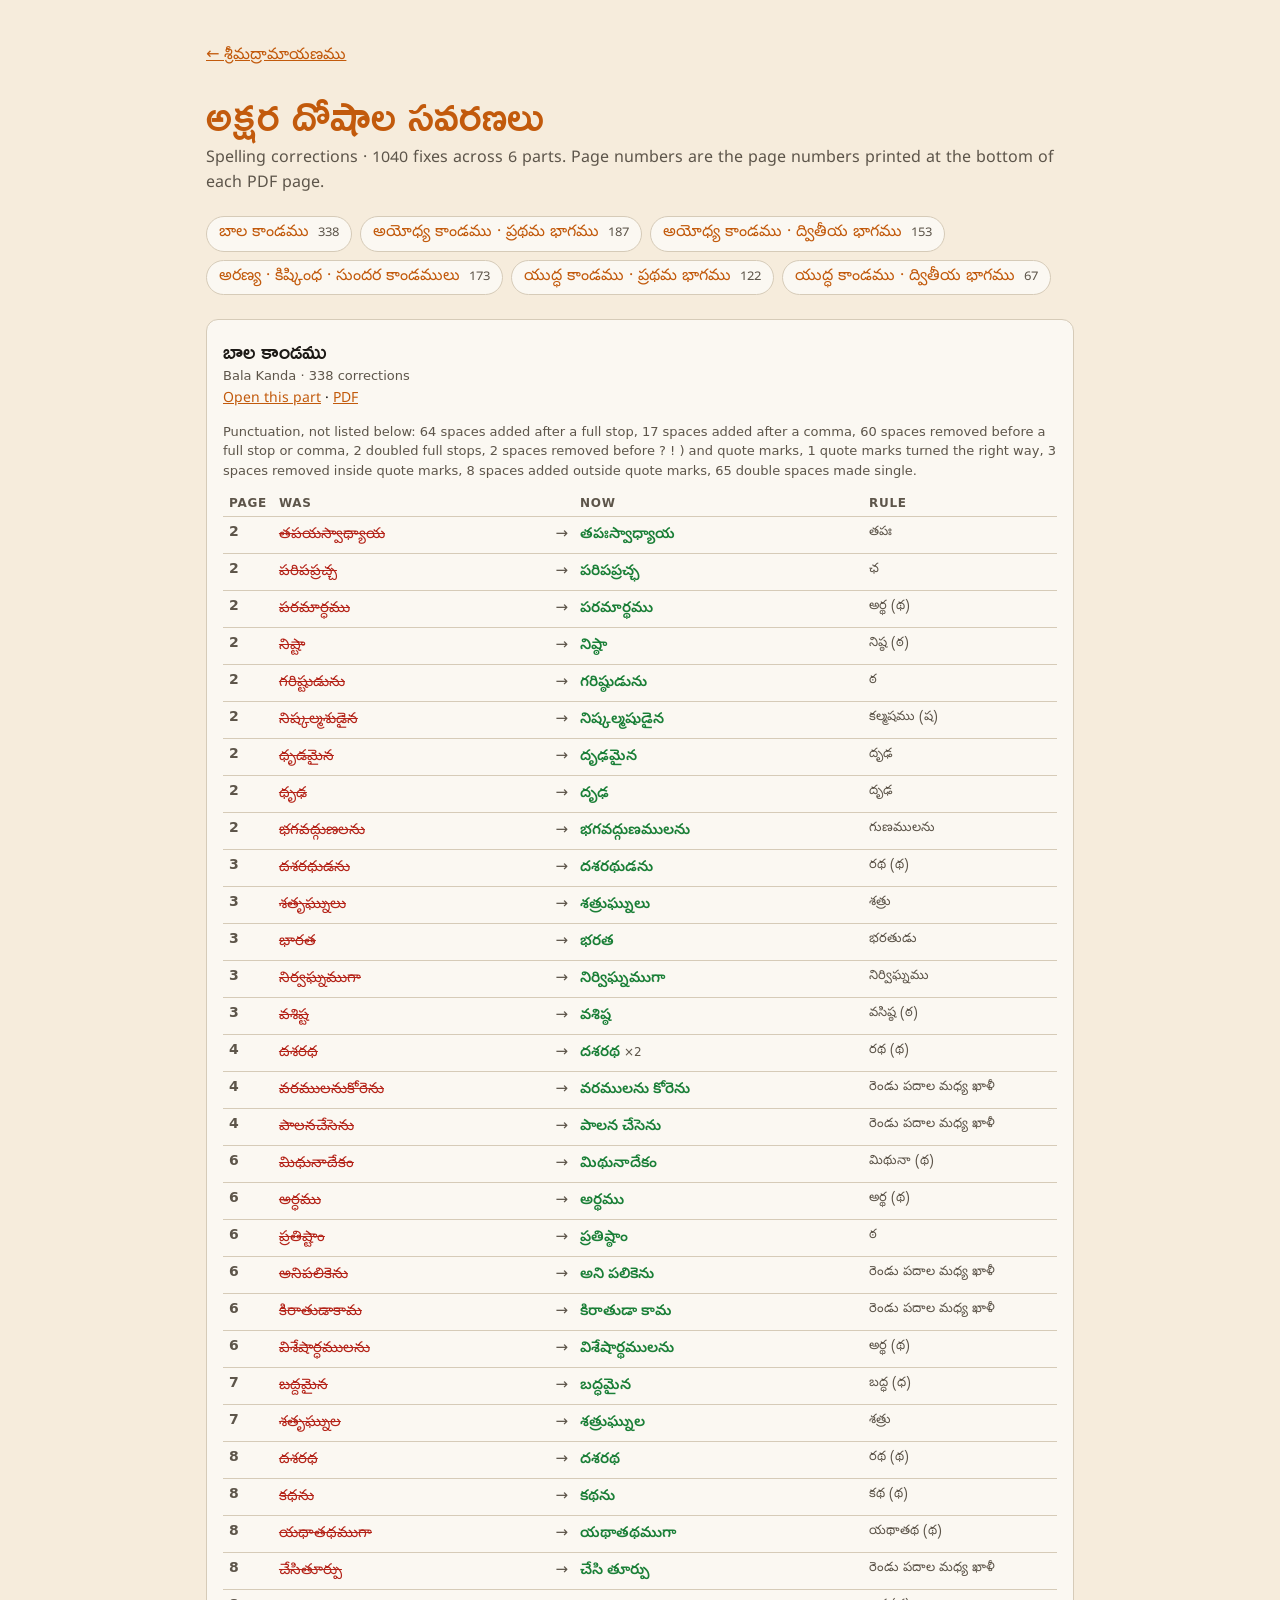
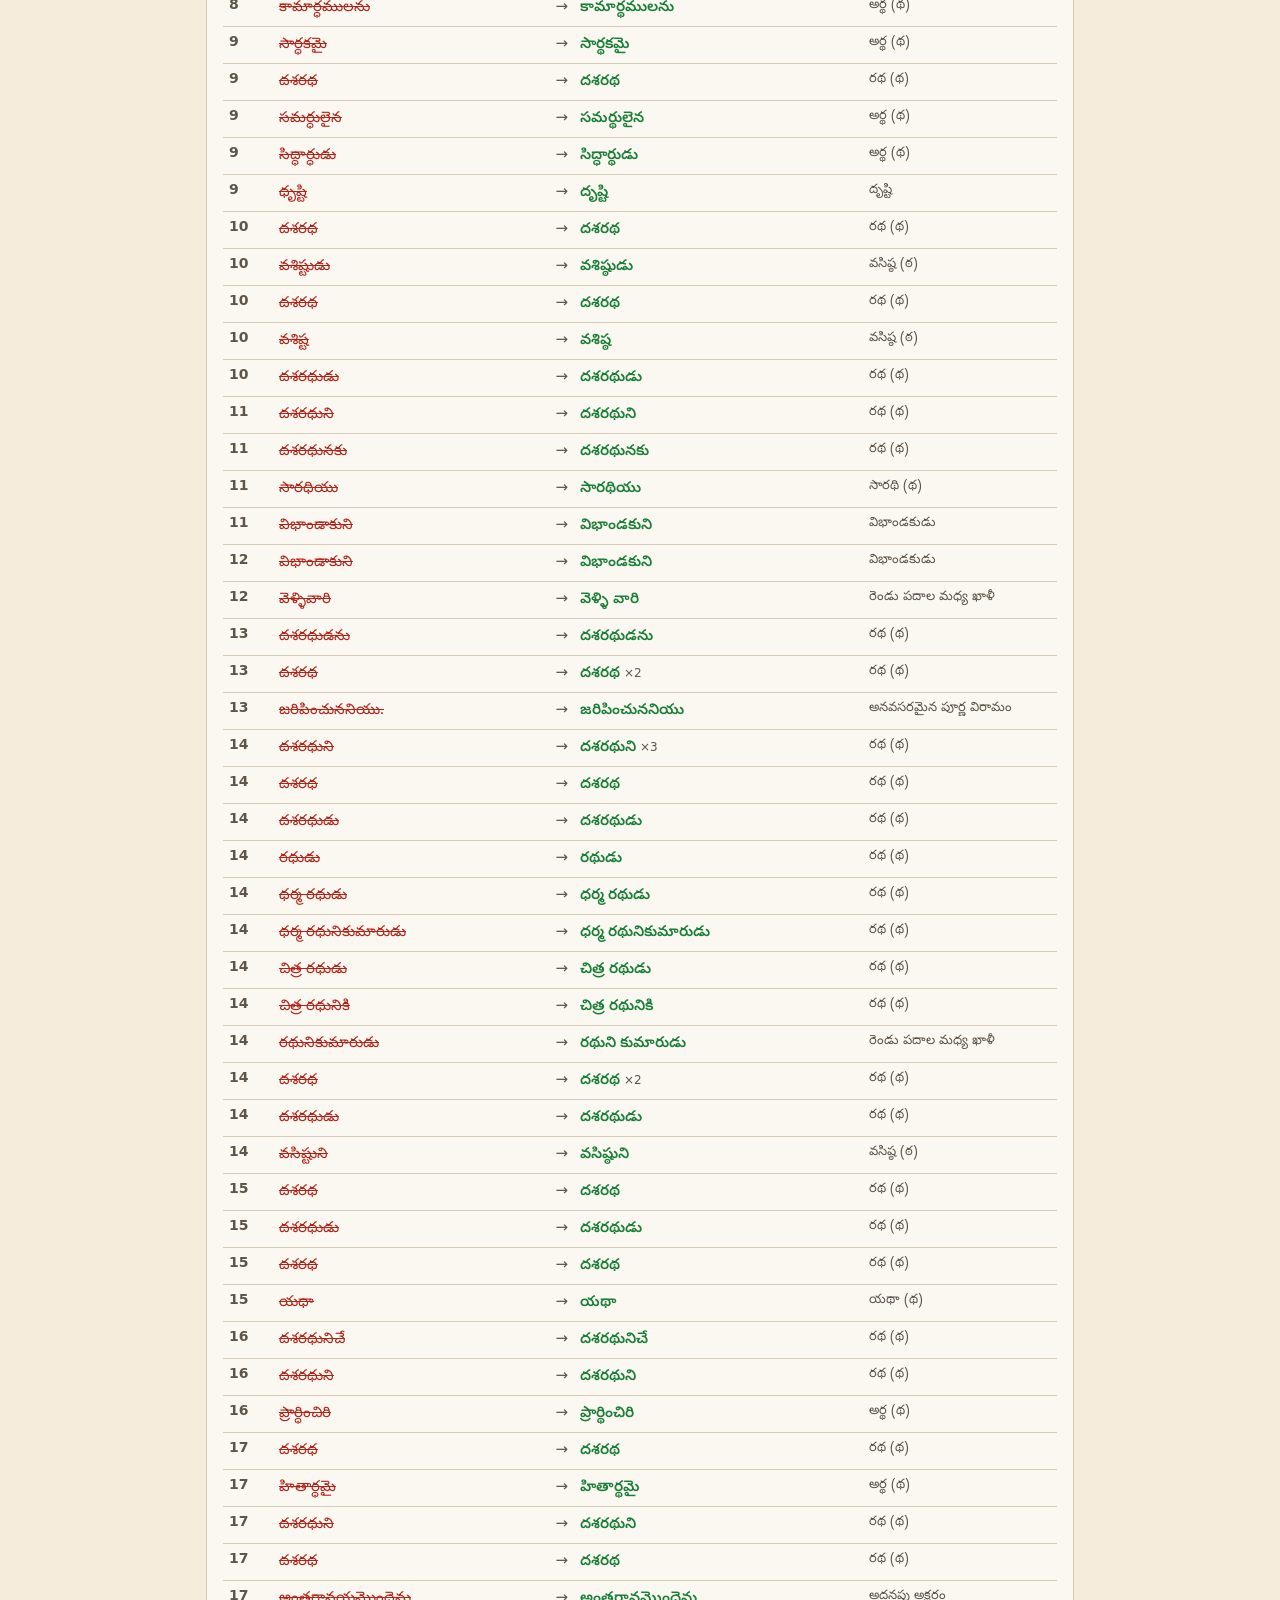
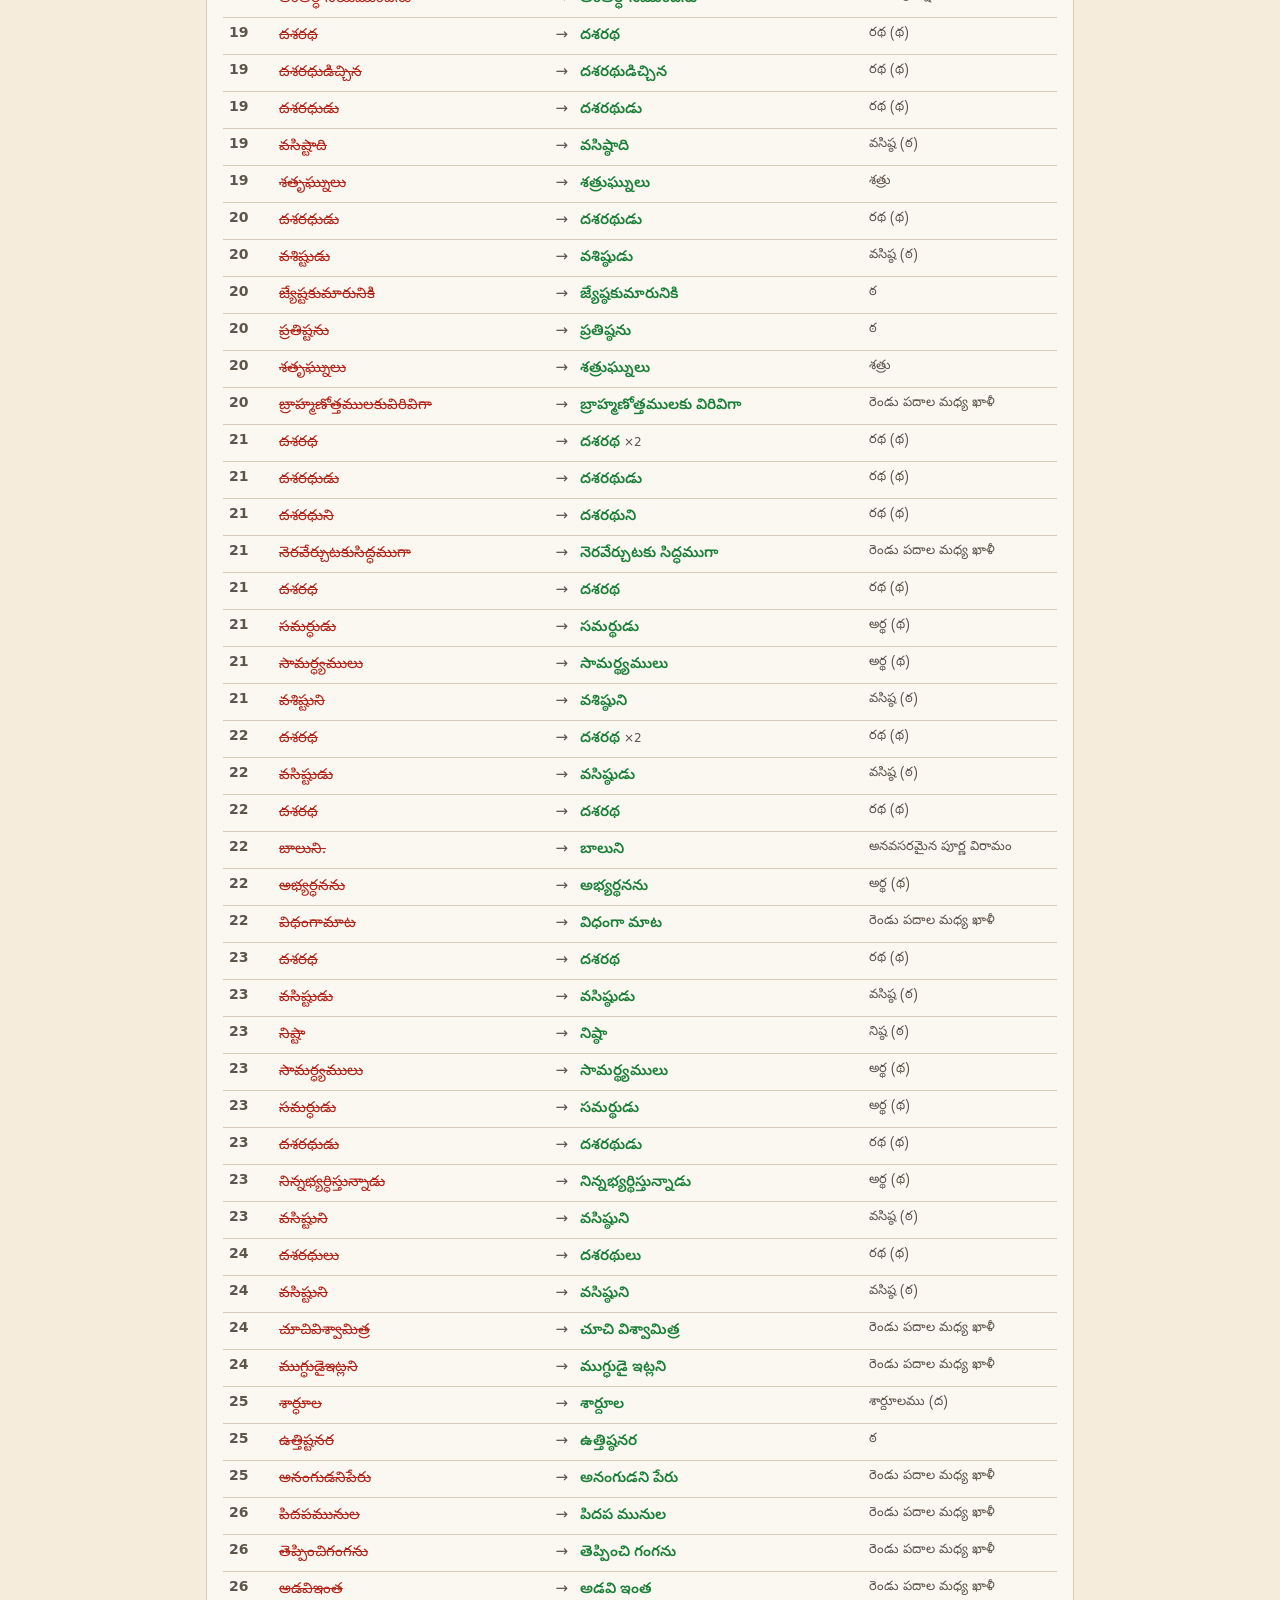
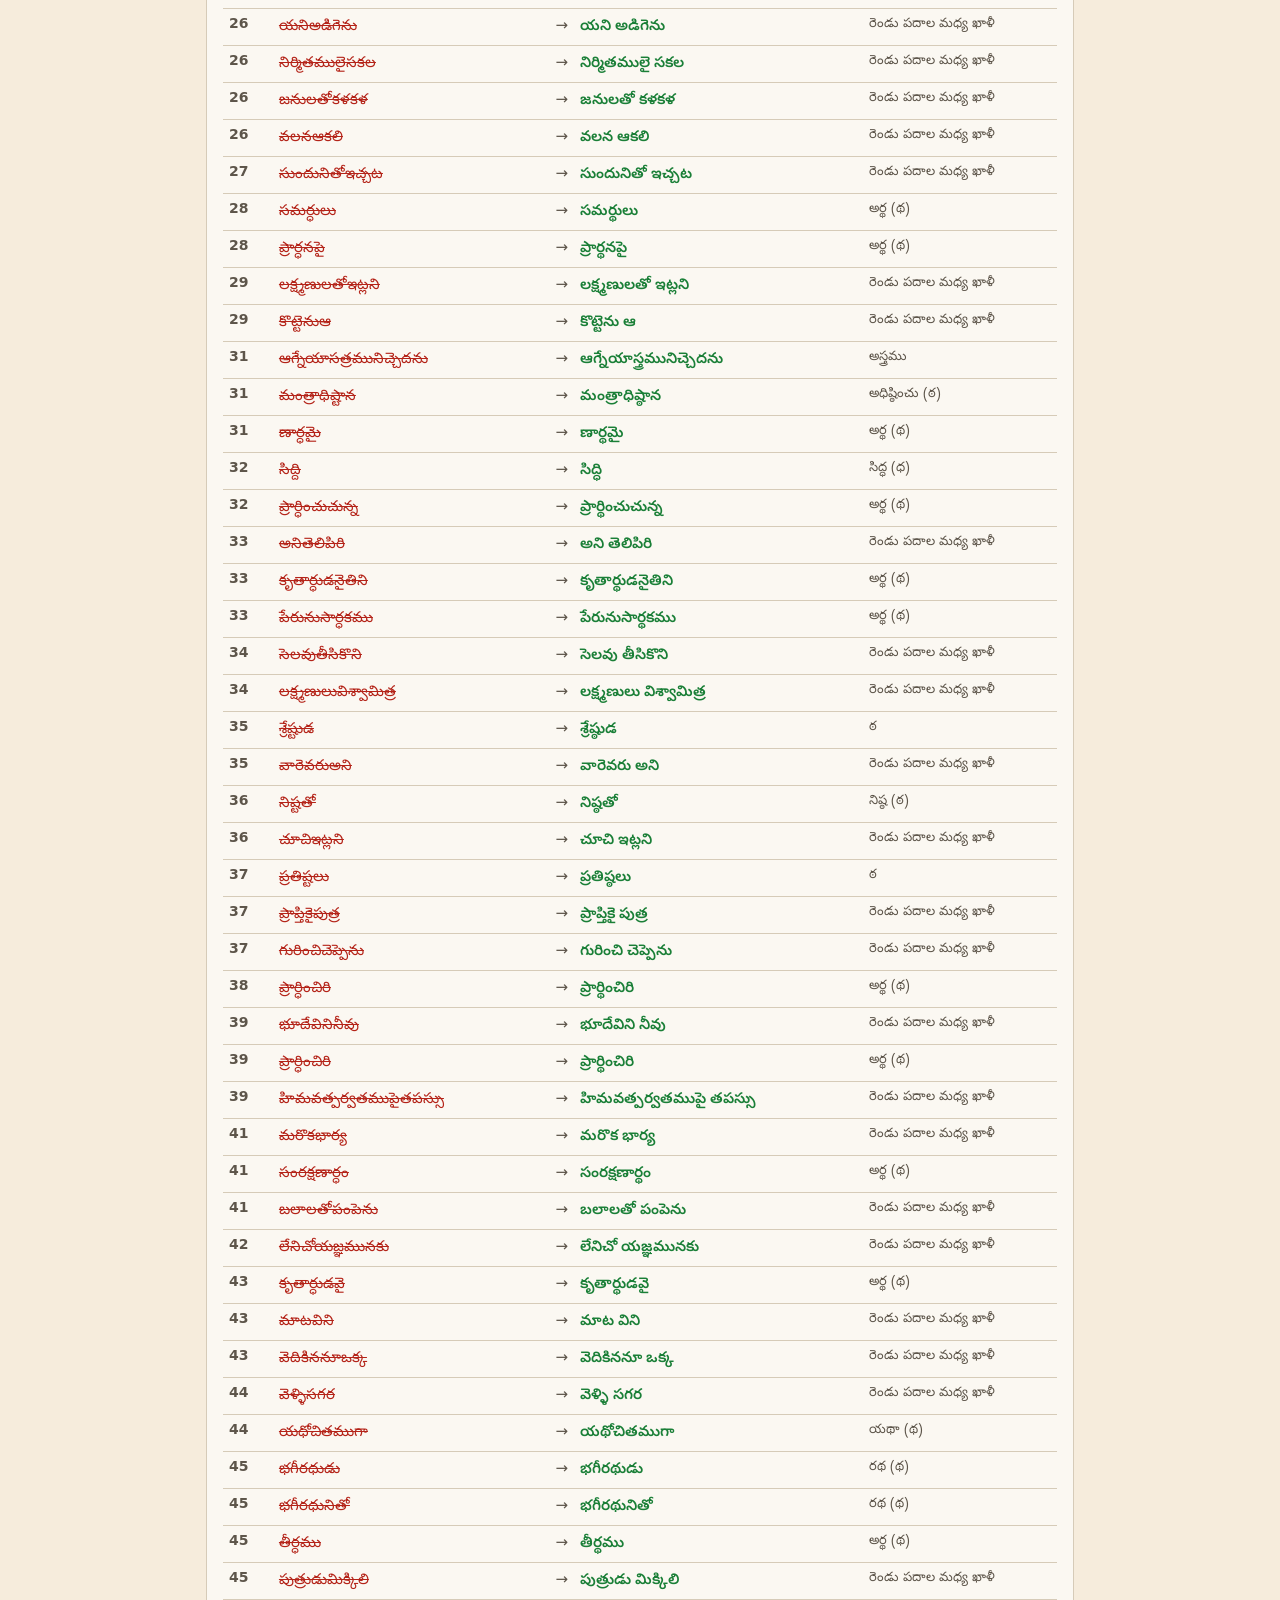
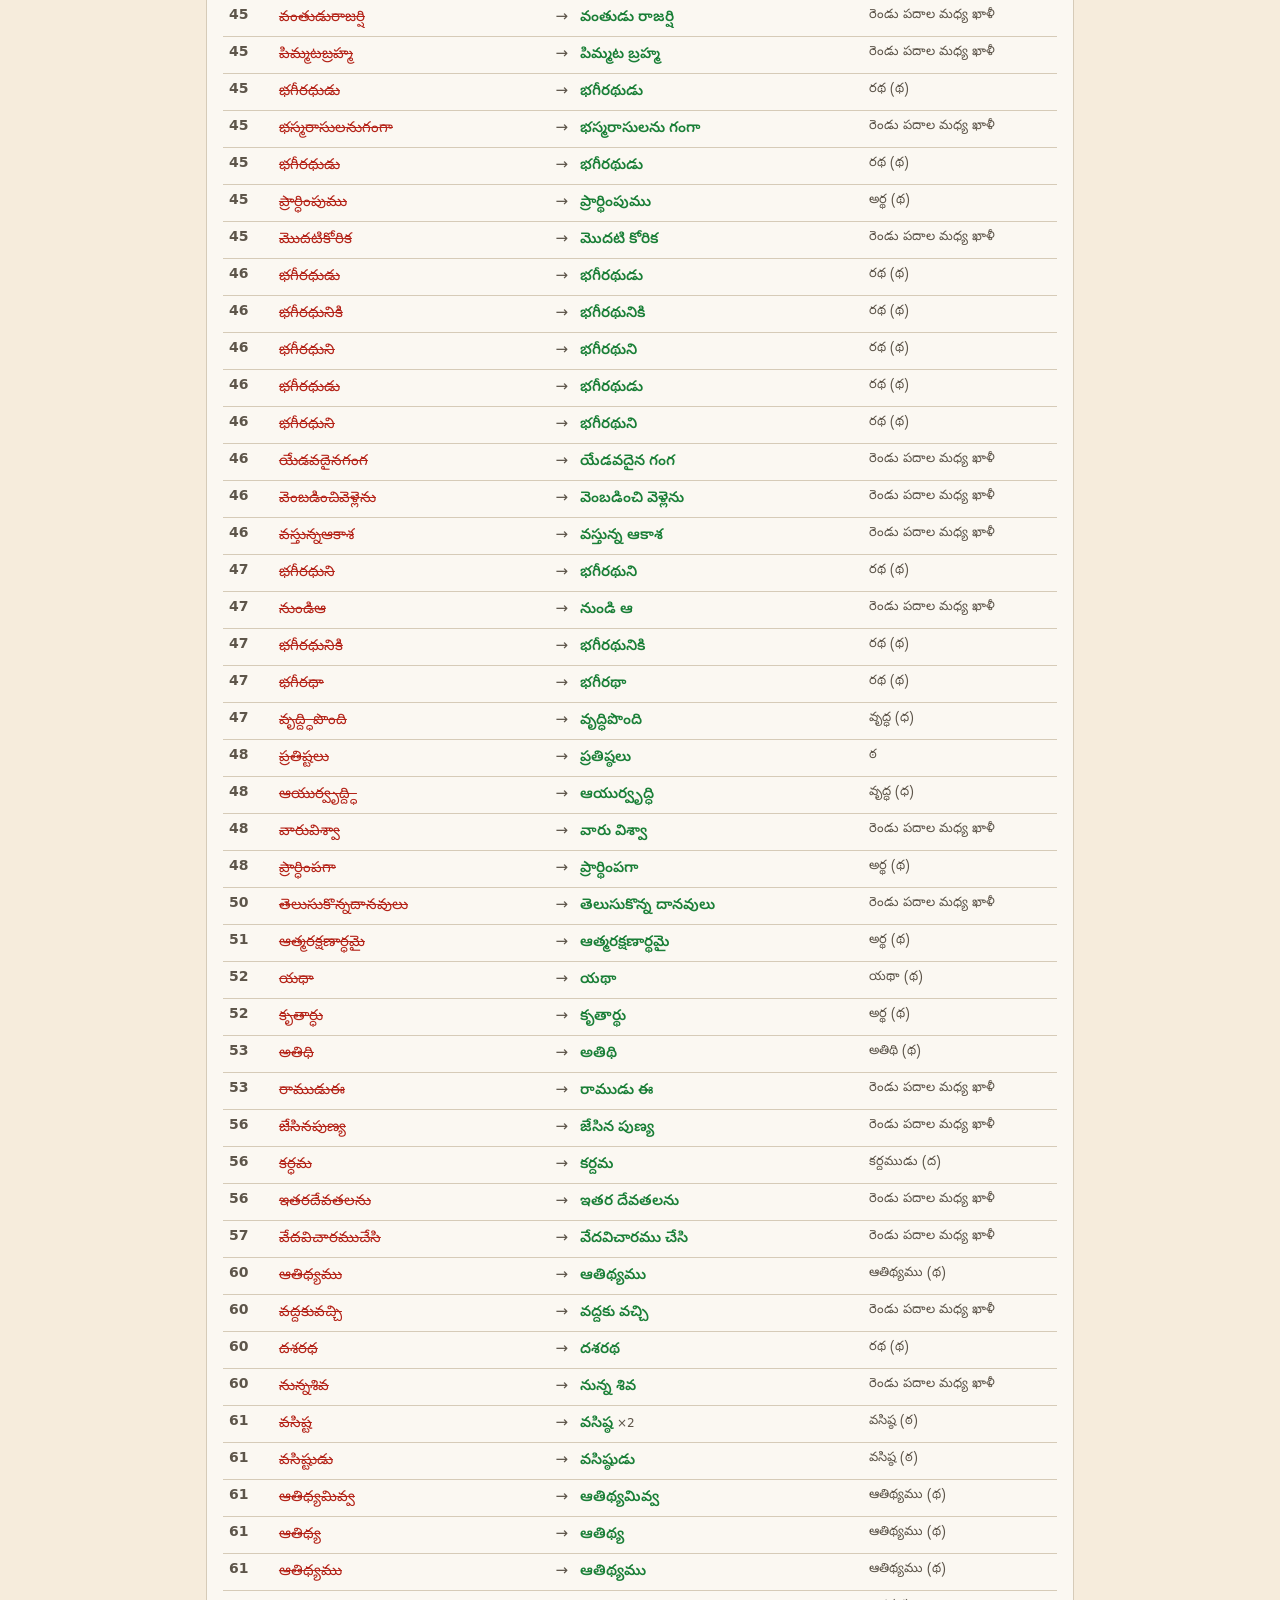
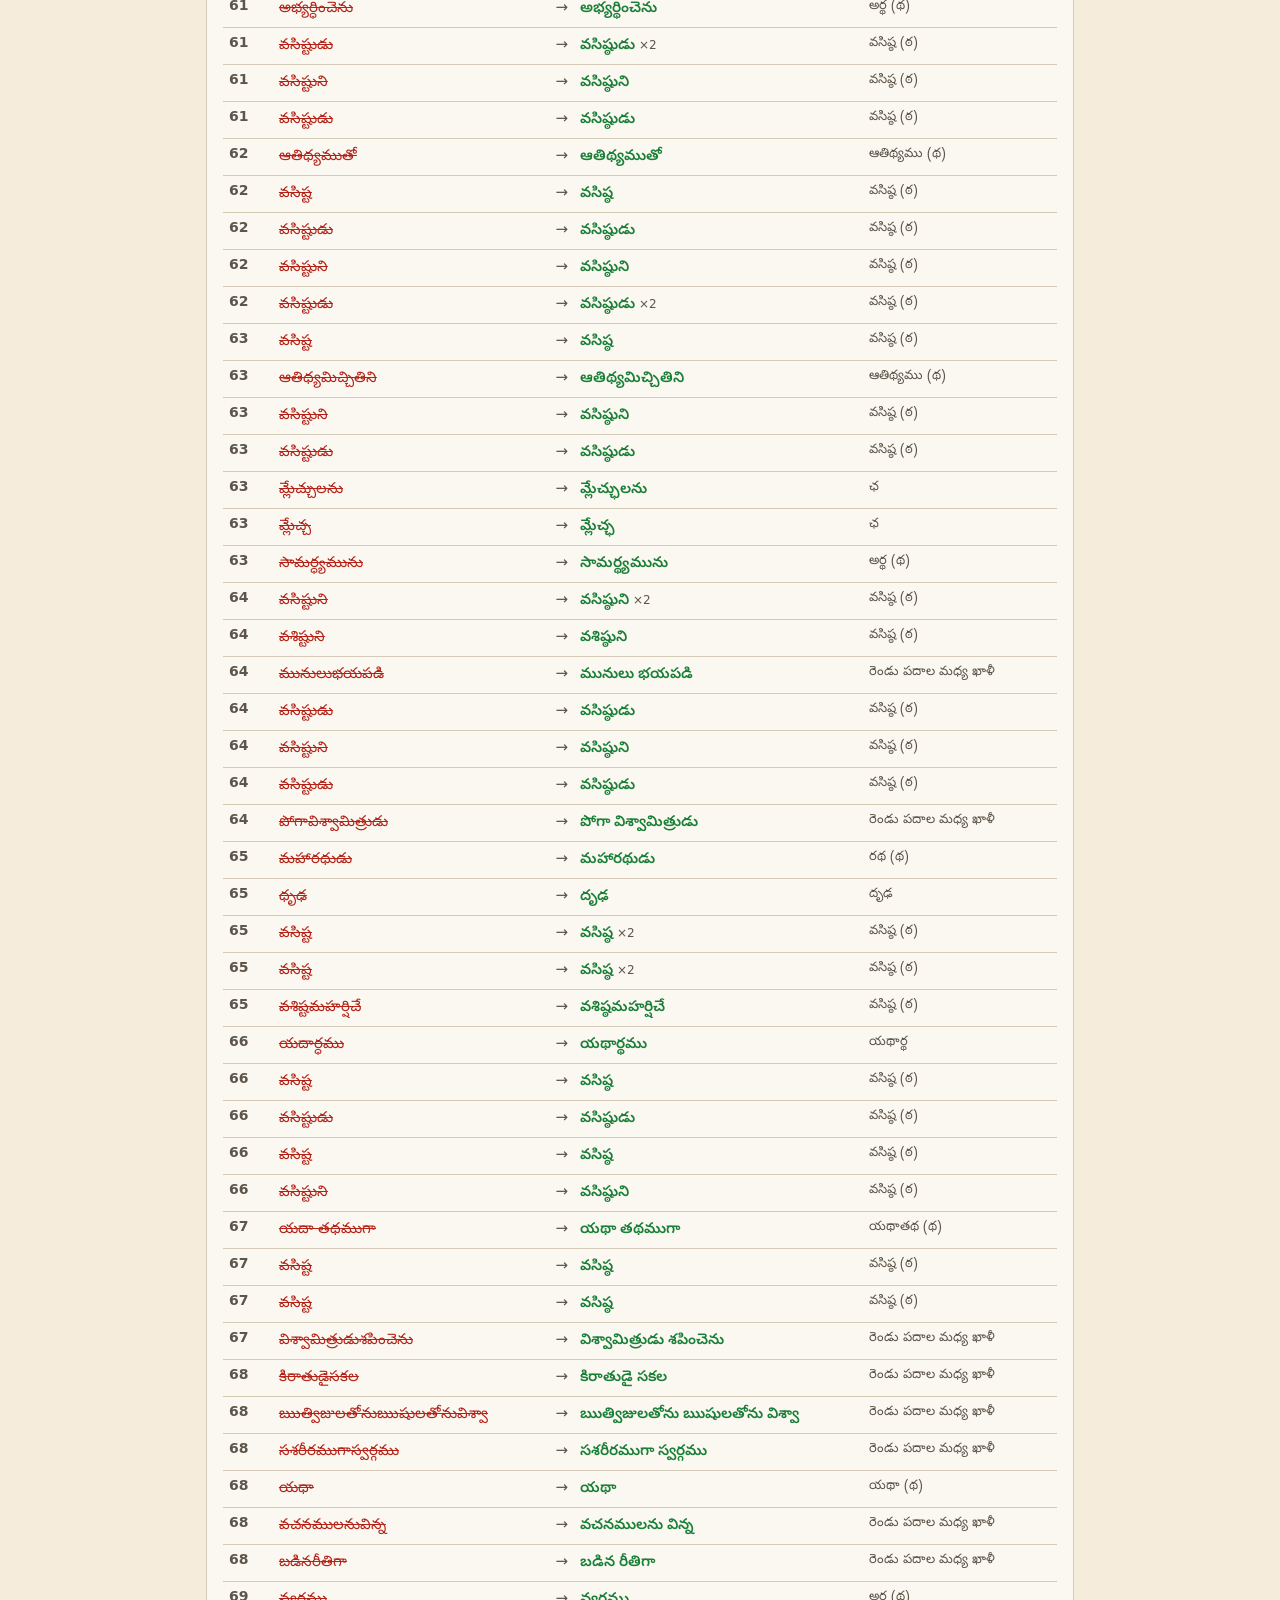
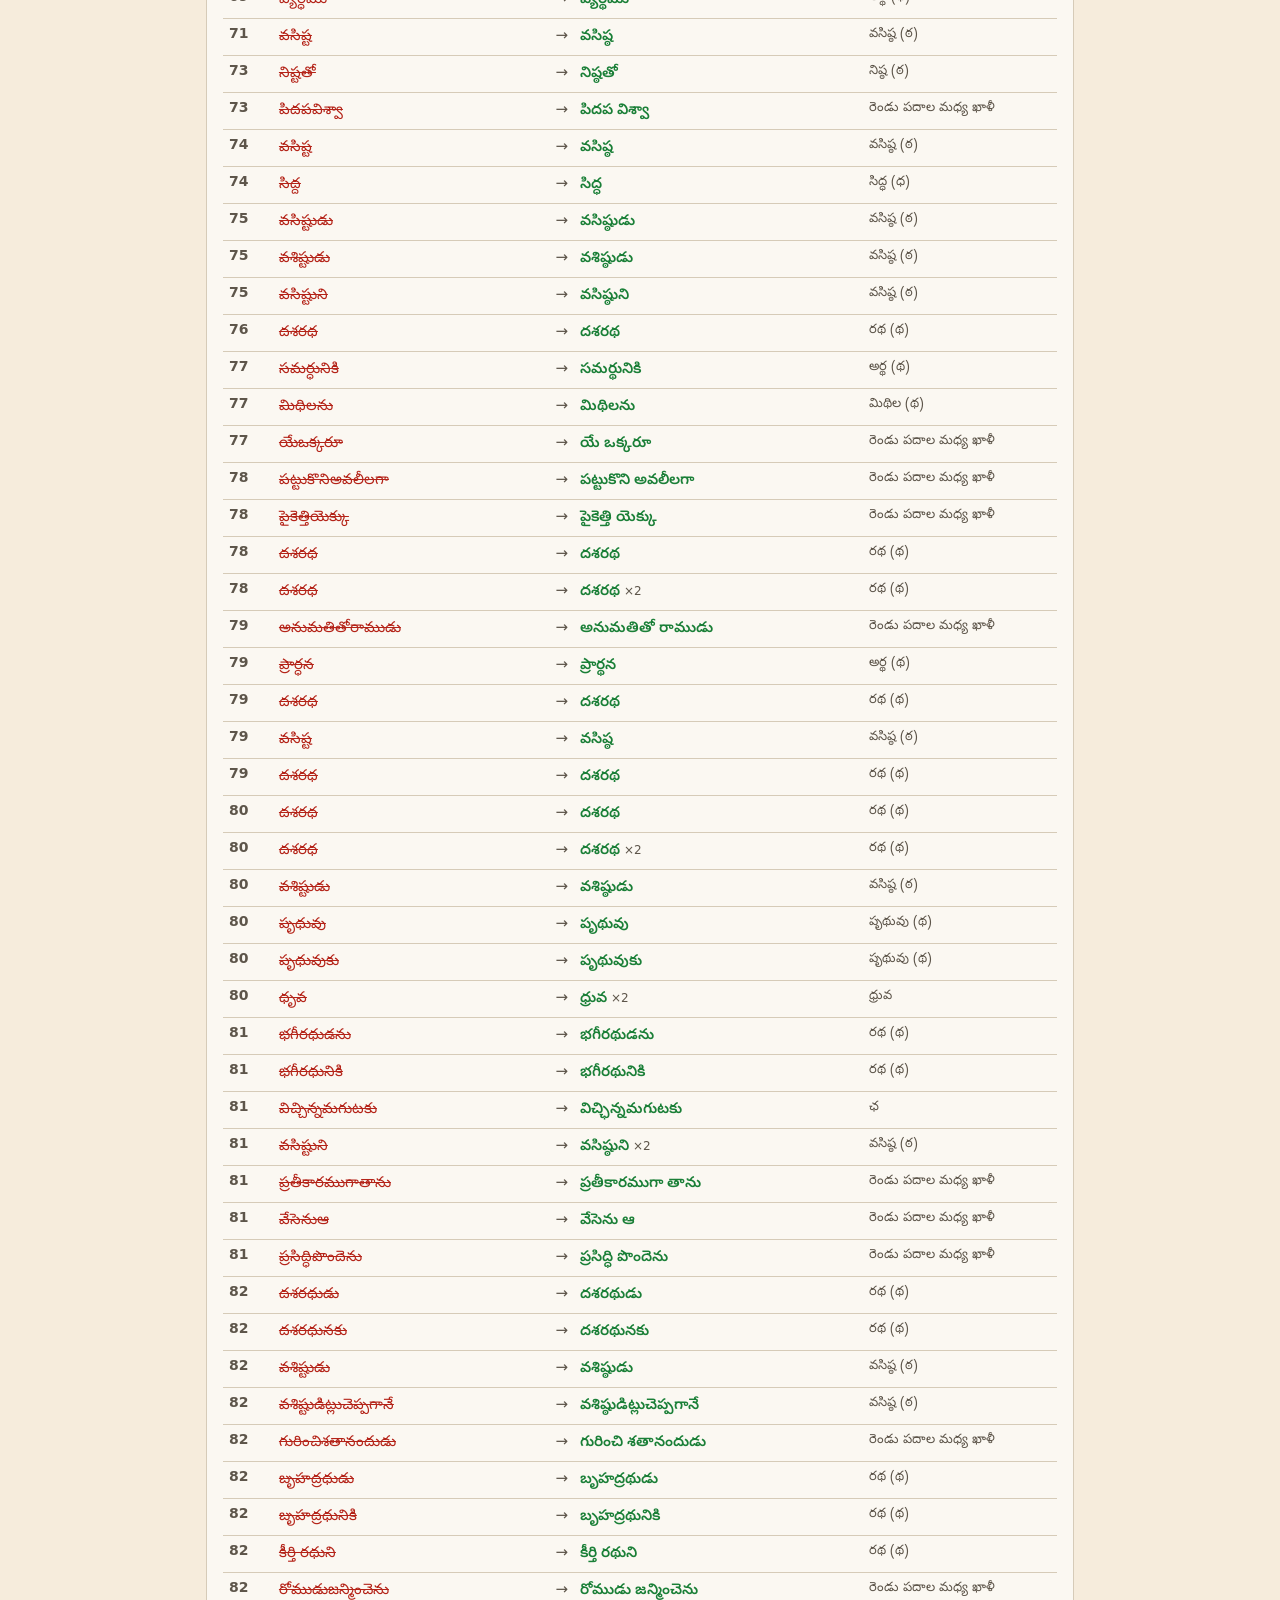
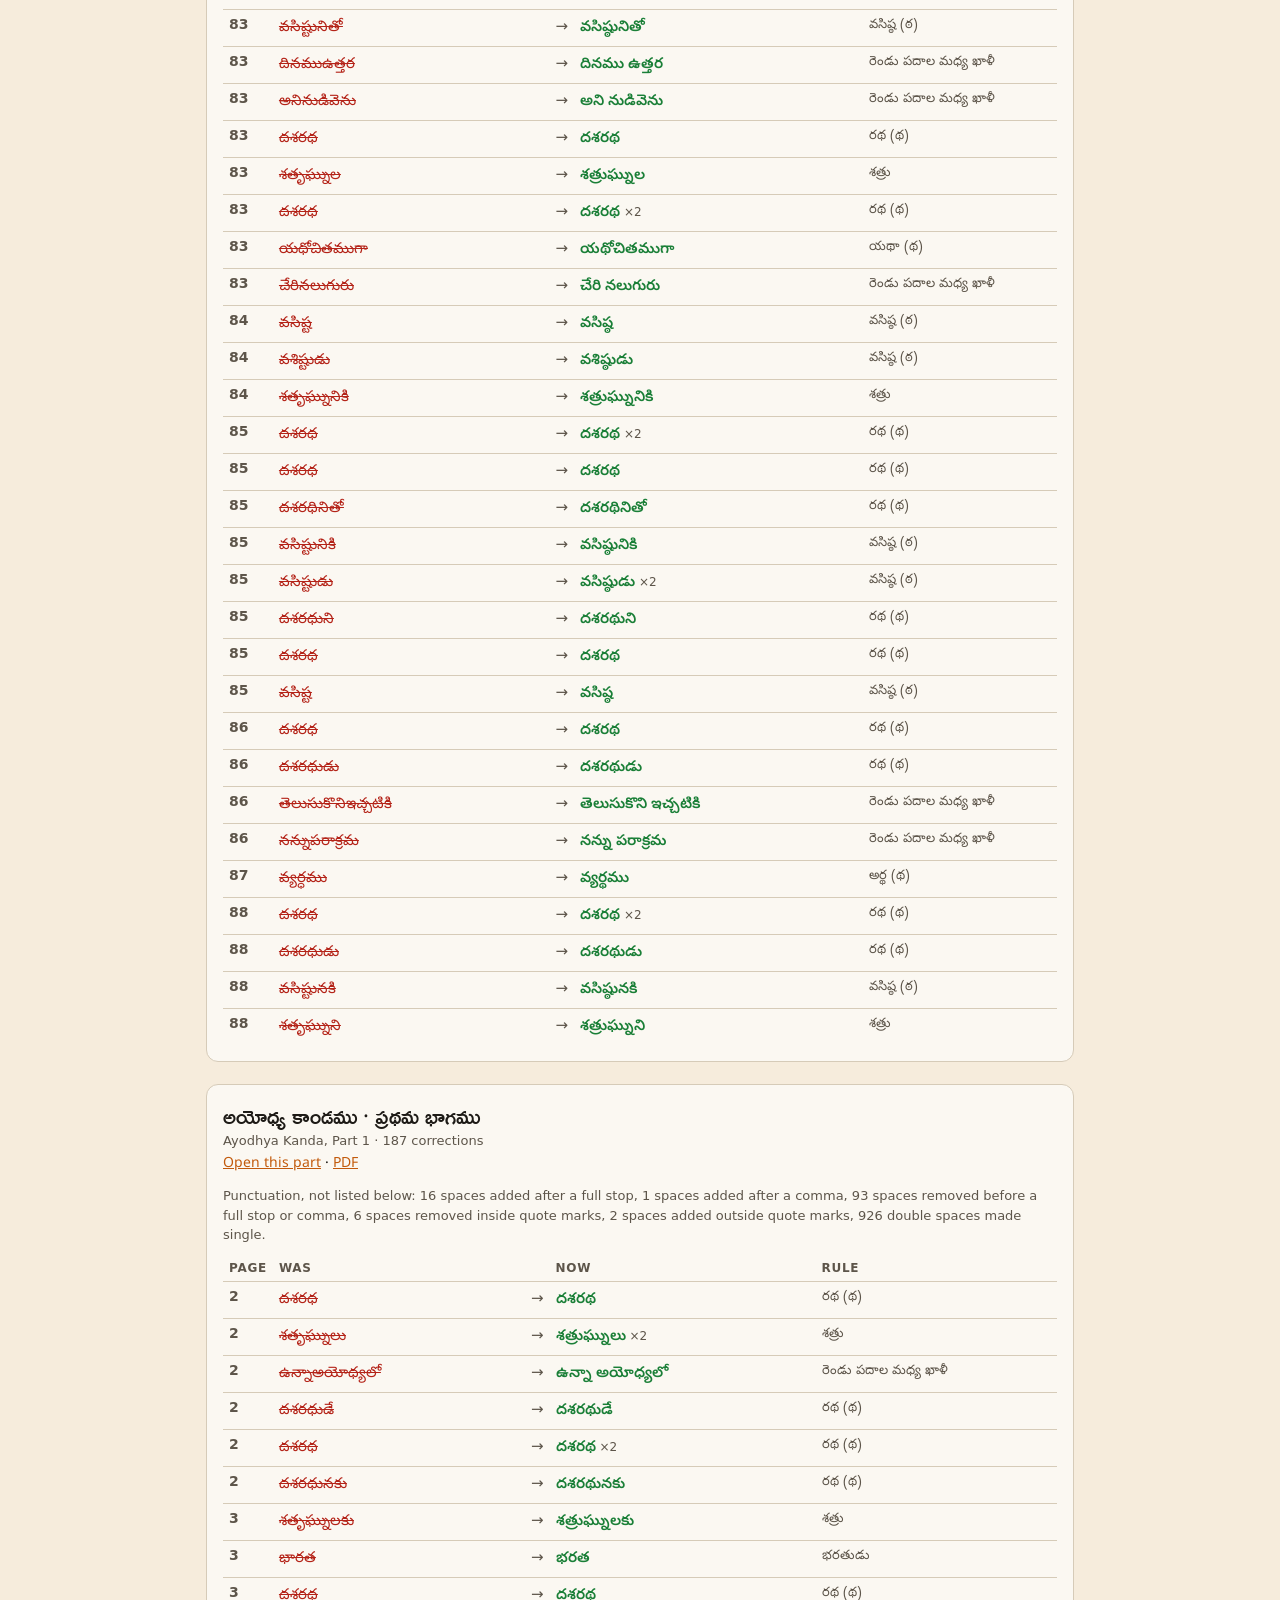
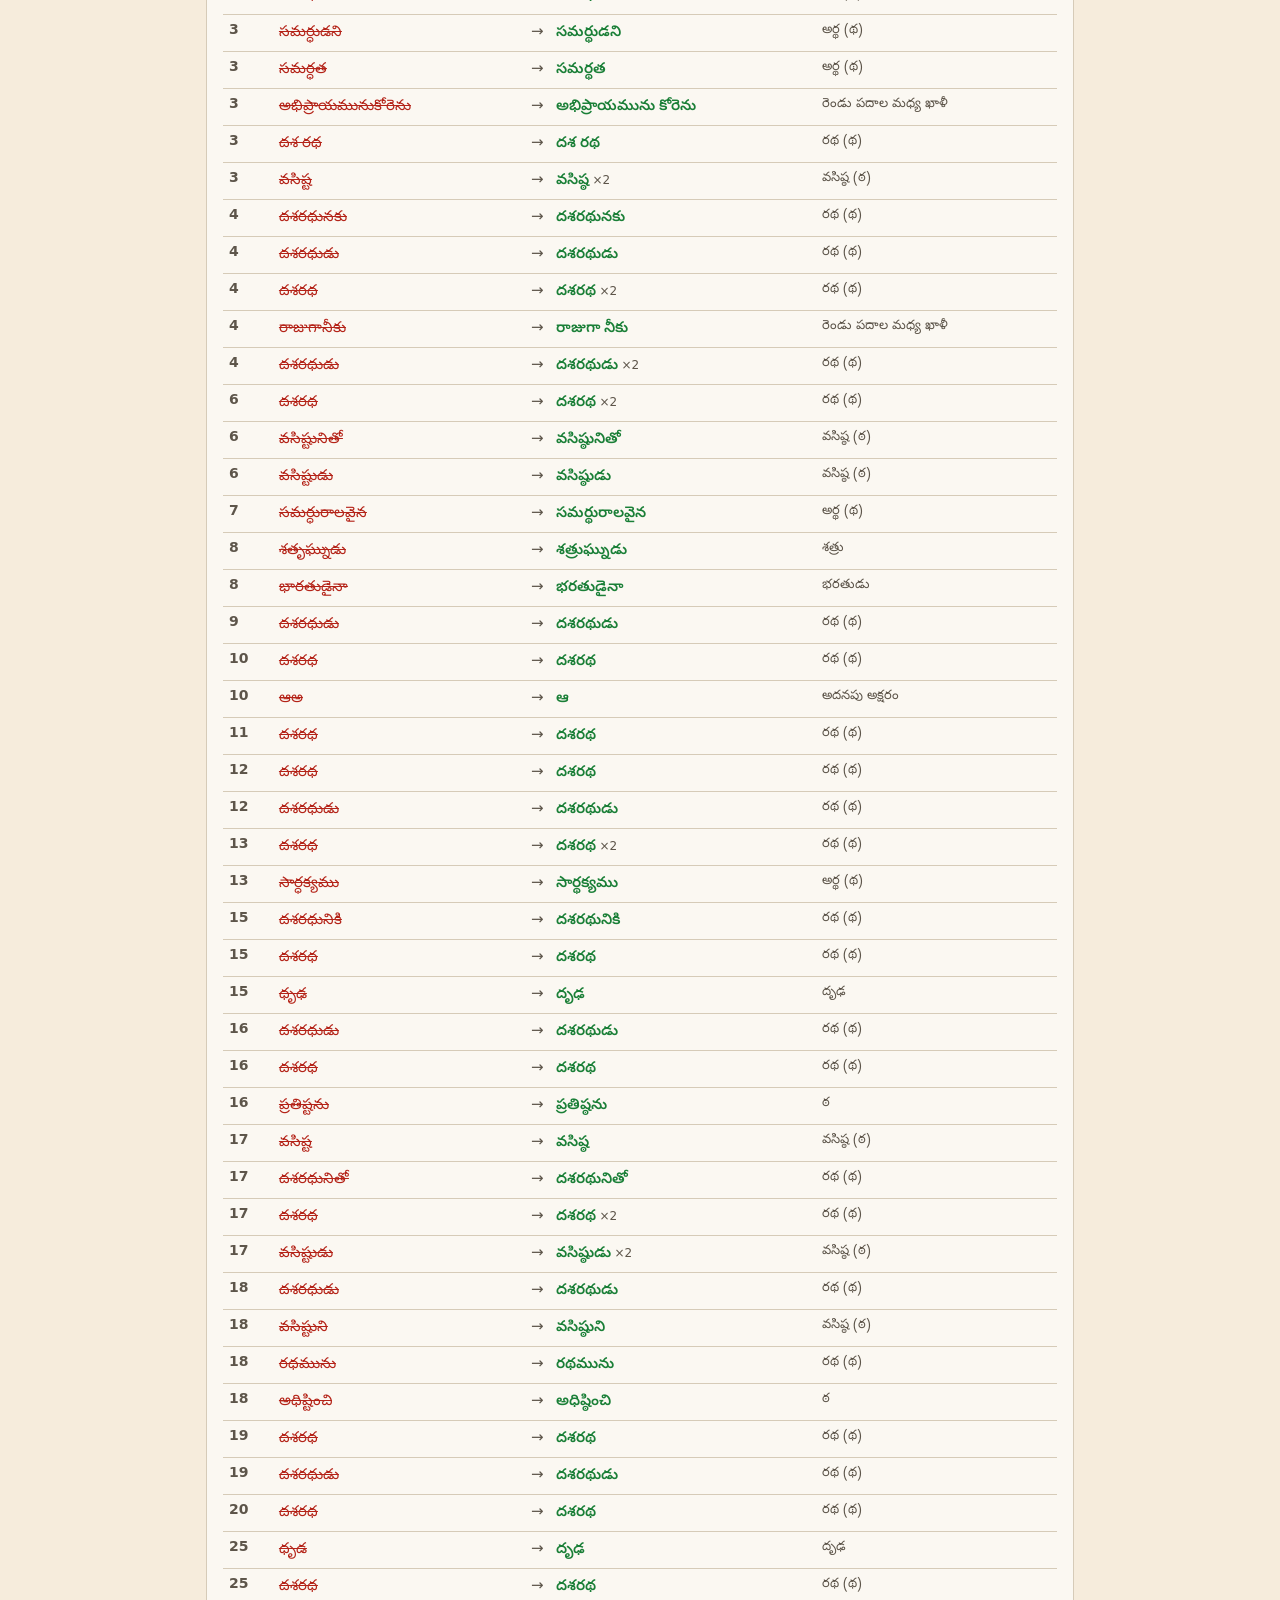
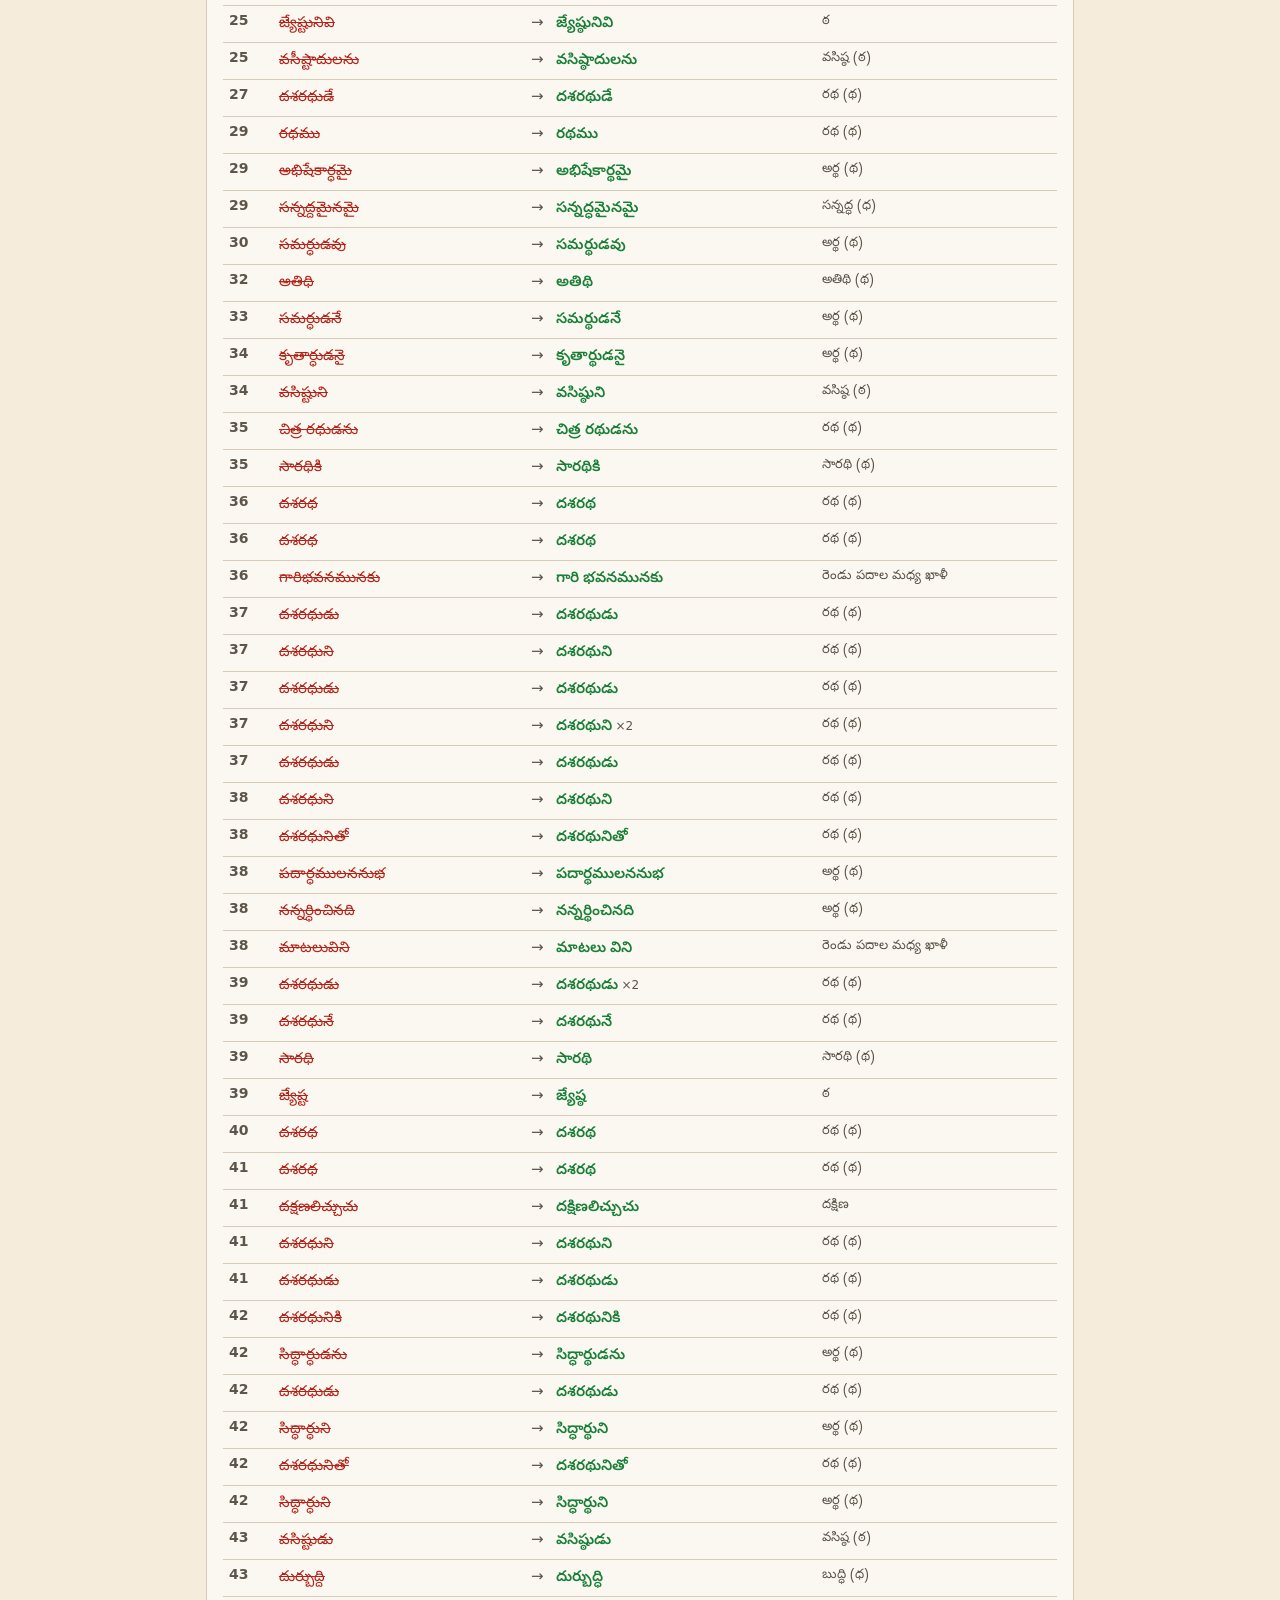
==== commit 8be8371c: "Proofread formatting: quote marks, spacing, ం typed as Latin o; word check passes on every part Co-A" ====
--- a/corrections/index.html
+++ b/corrections/index.html
@@ -34,11 +34,11 @@
 </style></head><body><div class="wrap">
 <p><a href="../">← శ్రీమద్రామాయణము</a></p>
 <h1>అక్షర దోషాల సవరణలు</h1>
-<p class="lede">Spelling corrections · 1034 fixes across 6 parts. Page numbers are the page numbers printed at the bottom of each PDF page.</p>
-<ul class="toc"><li><a href="#01-bala-kanda">బాల కాండము</a> <span class="n">338</span></li><li><a href="#02-ayodhya-kanda-part-1">అయోధ్య కాండము · ప్రథమ భాగము</a> <span class="n">187</span></li><li><a href="#03-ayodhya-kanda-part-2">అయోధ్య కాండము · ద్వితీయ భాగము</a> <span class="n">153</span></li><li><a href="#04-aranya-kishkindha-sundara-kanda">అరణ్య · కిష్కింధ · సుందర కాండములు</a> <span class="n">171</span></li><li><a href="#05-yuddha-kanda-part-1">యుద్ధ కాండము · ప్రథమ భాగము</a> <span class="n">118</span></li><li><a href="#06-yuddha-kanda-part-2">యుద్ధ కాండము · ద్వితీయ భాగము</a> <span class="n">67</span></li></ul>
+<p class="lede">Spelling corrections · 1040 fixes across 6 parts. Page numbers are the page numbers printed at the bottom of each PDF page.</p>
+<ul class="toc"><li><a href="#01-bala-kanda">బాల కాండము</a> <span class="n">338</span></li><li><a href="#02-ayodhya-kanda-part-1">అయోధ్య కాండము · ప్రథమ భాగము</a> <span class="n">187</span></li><li><a href="#03-ayodhya-kanda-part-2">అయోధ్య కాండము · ద్వితీయ భాగము</a> <span class="n">153</span></li><li><a href="#04-aranya-kishkindha-sundara-kanda">అరణ్య · కిష్కింధ · సుందర కాండములు</a> <span class="n">173</span></li><li><a href="#05-yuddha-kanda-part-1">యుద్ధ కాండము · ప్రథమ భాగము</a> <span class="n">122</span></li><li><a href="#06-yuddha-kanda-part-2">యుద్ధ కాండము · ద్వితీయ భాగము</a> <span class="n">67</span></li></ul>
 <section id="01-bala-kanda"><h2>బాల కాండము <span class="en">Bala Kanda · 338 corrections</span></h2>
 <p class="open"><a href="../#read=data/01-bala-kanda.pdf">Open this part</a> · <a href="../data/01-bala-kanda.pdf">PDF</a></p>
-<p class="punct">Punctuation, not listed below: 64 spaces added after a full stop, 17 spaces added after a comma, 60 spaces removed before a full stop or comma, 2 doubled full stops.</p>
+<p class="punct">Punctuation, not listed below: 64 spaces added after a full stop, 17 spaces added after a comma, 60 spaces removed before a full stop or comma, 2 doubled full stops, 2 spaces removed before ? ! ) and quote marks, 1 quote marks turned the right way, 3 spaces removed inside quote marks, 8 spaces added outside quote marks, 65 double spaces made single.</p>
 <table><thead><tr><th>Page</th><th>Was</th><th></th><th>Now</th><th>Rule</th></tr></thead><tbody>
 <tr><td class="pg">2</td><td class="old">తపయస్వాధ్యాయ</td><td class="arrow">→</td><td class="new">తపఃస్వాధ్యాయ</td><td class="why">తపః</td></tr>
 <tr><td class="pg">2</td><td class="old">పరిపప్రచ్చ</td><td class="arrow">→</td><td class="new">పరిపప్రచ్ఛ</td><td class="why">ఛ</td></tr>
@@ -360,7 +360,7 @@
 </tbody></table></section>
 <section id="02-ayodhya-kanda-part-1"><h2>అయోధ్య కాండము · ప్రథమ భాగము <span class="en">Ayodhya Kanda, Part 1 · 187 corrections</span></h2>
 <p class="open"><a href="../#read=data/02-ayodhya-kanda-part-1.pdf">Open this part</a> · <a href="../data/02-ayodhya-kanda-part-1.pdf">PDF</a></p>
-<p class="punct">Punctuation, not listed below: 16 spaces added after a full stop, 1 spaces added after a comma, 93 spaces removed before a full stop or comma.</p>
+<p class="punct">Punctuation, not listed below: 16 spaces added after a full stop, 1 spaces added after a comma, 93 spaces removed before a full stop or comma, 6 spaces removed inside quote marks, 2 spaces added outside quote marks, 926 double spaces made single.</p>
 <table><thead><tr><th>Page</th><th>Was</th><th></th><th>Now</th><th>Rule</th></tr></thead><tbody>
 <tr><td class="pg">2</td><td class="old">దశరధ</td><td class="arrow">→</td><td class="new">దశరథ</td><td class="why">రథ (థ)</td></tr>
 <tr><td class="pg">2</td><td class="old">శతృఘ్నులు</td><td class="arrow">→</td><td class="new">శత్రుఘ్నులు <span class="x">×2</span></td><td class="why">శత్రు</td></tr>
@@ -526,7 +526,7 @@
 </tbody></table></section>
 <section id="03-ayodhya-kanda-part-2"><h2>అయోధ్య కాండము · ద్వితీయ భాగము <span class="en">Ayodhya Kanda, Part 2 · 153 corrections</span></h2>
 <p class="open"><a href="../#read=data/03-ayodhya-kanda-part-2.pdf">Open this part</a> · <a href="../data/03-ayodhya-kanda-part-2.pdf">PDF</a></p>
-<p class="punct">Punctuation, not listed below: 12 spaces added after a full stop, 1 spaces added after a comma, 54 spaces removed before a full stop or comma.</p>
+<p class="punct">Punctuation, not listed below: 12 spaces added after a full stop, 1 spaces added after a comma, 54 spaces removed before a full stop or comma, 1 spaces removed before ? ! ) and quote marks, 1 spaces removed inside quote marks, 47 double spaces made single.</p>
 <table><thead><tr><th>Page</th><th>Was</th><th></th><th>Now</th><th>Rule</th></tr></thead><tbody>
 <tr><td class="pg">2</td><td class="old">దశరధు</td><td class="arrow">→</td><td class="new">దశరథు</td><td class="why">రథ (థ)</td></tr>
 <tr><td class="pg">3</td><td class="old">దశరధుడు</td><td class="arrow">→</td><td class="new">దశరథుడు</td><td class="why">రథ (థ)</td></tr>
@@ -676,9 +676,9 @@
 <tr><td class="pg">55</td><td class="old">యాగార్ధమై</td><td class="arrow">→</td><td class="new">యాగార్థమై</td><td class="why">అర్థ (థ)</td></tr>
 <tr><td class="pg">56</td><td class="old">దశరధ</td><td class="arrow">→</td><td class="new">దశరథ <span class="x">×2</span></td><td class="why">రథ (థ)</td></tr>
 </tbody></table></section>
-<section id="04-aranya-kishkindha-sundara-kanda"><h2>అరణ్య · కిష్కింధ · సుందర కాండములు <span class="en">Aranya, Kishkindha and Sundara Kanda · 171 corrections</span></h2>
+<section id="04-aranya-kishkindha-sundara-kanda"><h2>అరణ్య · కిష్కింధ · సుందర కాండములు <span class="en">Aranya, Kishkindha and Sundara Kanda · 173 corrections</span></h2>
 <p class="open"><a href="../#read=data/04-aranya-kishkindha-sundara-kanda.pdf">Open this part</a> · <a href="../data/04-aranya-kishkindha-sundara-kanda.pdf">PDF</a></p>
-<p class="punct">Punctuation, not listed below: 23 spaces added after a full stop, 15 spaces added after a comma, 296 spaces removed before a full stop or comma.</p>
+<p class="punct">Punctuation, not listed below: 23 spaces added after a full stop, 15 spaces added after a comma, 296 spaces removed before a full stop or comma, 1 doubled full stops, 10 spaces removed before ? ! ) and quote marks, 2 straight quotes made curly, 1 spaces removed inside quote marks, 1 dashes made consistent, 94 double spaces made single.</p>
 <table><thead><tr><th>Page</th><th>Was</th><th></th><th>Now</th><th>Rule</th></tr></thead><tbody>
 <tr><td class="pg">3</td><td class="old">అతిథాన్ని</td><td class="arrow">→</td><td class="new">ఆతిథ్యాన్ని</td><td class="why">ఆతిథ్యము</td></tr>
 <tr><td class="pg">3</td><td class="old">ఈఅరణ్యము</td><td class="arrow">→</td><td class="new">ఈ అరణ్యము</td><td class="why">రెండు పదాల మధ్య ఖాళీ</td></tr>
@@ -704,6 +704,7 @@
 <tr><td class="pg">32</td><td class="old">సామర్ధ్యాన్ని</td><td class="arrow">→</td><td class="new">సామర్థ్యాన్ని</td><td class="why">అర్థ (థ)</td></tr>
 <tr><td class="pg">32</td><td class="old">నాఇద్దరు</td><td class="arrow">→</td><td class="new">నా ఇద్దరు</td><td class="why">రెండు పదాల మధ్య ఖాళీ</td></tr>
 <tr><td class="pg">33</td><td class="old">సామర్ధ్యం</td><td class="arrow">→</td><td class="new">సామర్థ్యం</td><td class="why">అర్థ (థ)</td></tr>
+<tr><td class="pg">33</td><td class="old">నన్నేమాత్రo</td><td class="arrow">→</td><td class="new">నన్నేమాత్రం</td><td class="why">ం typed as Latin o</td></tr>
 <tr><td class="pg">34</td><td class="old">యాదృచ్చికము</td><td class="arrow">→</td><td class="new">యాదృచ్ఛికము</td><td class="why">ఛ</td></tr>
 <tr><td class="pg">34</td><td class="old">శతృత్వం</td><td class="arrow">→</td><td class="new">శత్రుత్వం</td><td class="why">శత్రు</td></tr>
 <tr><td class="pg">34</td><td class="old">సమీపంలోఅటూ</td><td class="arrow">→</td><td class="new">సమీపంలో అటూ</td><td class="why">రెండు పదాల మధ్య ఖాళీ</td></tr>
@@ -810,6 +811,7 @@
 <tr><td class="pg">128</td><td class="old">అనురాక్షసి</td><td class="arrow">→</td><td class="new">అను రాక్షసి</td><td class="why">రెండు పదాల మధ్య ఖాళీ</td></tr>
 <tr><td class="pg">129</td><td class="old">వస్త్రములనుధరించి</td><td class="arrow">→</td><td class="new">వస్త్రములను ధరించి</td><td class="why">రెండు పదాల మధ్య ఖాళీ</td></tr>
 <tr><td class="pg">129</td><td class="old">స్వల్పంగాఎదురు</td><td class="arrow">→</td><td class="new">స్వల్పంగా ఎదురు</td><td class="why">రెండు పదాల మధ్య ఖాళీ</td></tr>
+<tr><td class="pg">130</td><td class="old">ప్రకాశిoచెను</td><td class="arrow">→</td><td class="new">ప్రకాశించెను</td><td class="why">ం typed as Latin o</td></tr>
 <tr><td class="pg">131</td><td class="old">దశరధుడనే</td><td class="arrow">→</td><td class="new">దశరథుడనే</td><td class="why">రథ (థ)</td></tr>
 <tr><td class="pg">132</td><td class="old">పరికించిచూచి</td><td class="arrow">→</td><td class="new">పరికించి చూచి</td><td class="why">రెండు పదాల మధ్య ఖాళీ</td></tr>
 <tr><td class="pg">133</td><td class="old">దశరధ</td><td class="arrow">→</td><td class="new">దశరథ</td><td class="why">రథ (థ)</td></tr>
@@ -849,9 +851,9 @@
 <tr><td class="pg">165</td><td class="old">నుడివెనుఎంతటి</td><td class="arrow">→</td><td class="new">నుడివెను ఎంతటి</td><td class="why">రెండు పదాల మధ్య ఖాళీ</td></tr>
 <tr><td class="pg">165</td><td class="old">వధించితనను</td><td class="arrow">→</td><td class="new">వధించి తనను</td><td class="why">రెండు పదాల మధ్య ఖాళీ</td></tr>
 </tbody></table></section>
-<section id="05-yuddha-kanda-part-1"><h2>యుద్ధ కాండము · ప్రథమ భాగము <span class="en">Yuddha Kanda, Part 1 · 118 corrections</span></h2>
+<section id="05-yuddha-kanda-part-1"><h2>యుద్ధ కాండము · ప్రథమ భాగము <span class="en">Yuddha Kanda, Part 1 · 122 corrections</span></h2>
 <p class="open"><a href="../#read=data/05-yuddha-kanda-part-1.pdf">Open this part</a> · <a href="../data/05-yuddha-kanda-part-1.pdf">PDF</a></p>
-<p class="punct">Punctuation, not listed below: 13 spaces added after a full stop, 12 spaces added after a comma, 288 spaces removed before a full stop or comma.</p>
+<p class="punct">Punctuation, not listed below: 13 spaces added after a full stop, 12 spaces added after a comma, 288 spaces removed before a full stop or comma, 1 doubled full stops, 6 spaces removed before ? ! ) and quote marks, 2 quote marks turned the right way, 2 quote marks turned the right way at the end of a quotation, 5 spaces removed inside quote marks, 2 spaces added outside quote marks, 28 double spaces made single.</p>
 <table><thead><tr><th>Page</th><th>Was</th><th></th><th>Now</th><th>Rule</th></tr></thead><tbody>
 <tr><td class="pg">2</td><td class="old">యుద్ద</td><td class="arrow">→</td><td class="new">యుద్ధ</td><td class="why">యుద్ధ (ధ)</td></tr>
 <tr><td class="pg">2</td><td class="old">వచ్చిమనకు</td><td class="arrow">→</td><td class="new">వచ్చి మనకు</td><td class="why">రెండు పదాల మధ్య ఖాళీ</td></tr>
@@ -917,10 +919,13 @@
 <tr><td class="pg">54</td><td class="old">సార్ధక</td><td class="arrow">→</td><td class="new">సార్థక</td><td class="why">అర్థ (థ)</td></tr>
 <tr><td class="pg">54</td><td class="old">రధ</td><td class="arrow">→</td><td class="new">రథ <span class="x">×2</span></td><td class="why">రథ (థ)</td></tr>
 <tr><td class="pg">54</td><td class="old">సారధి</td><td class="arrow">→</td><td class="new">సారథి</td><td class="why">సారథి (థ)</td></tr>
+<tr><td class="pg">54</td><td class="old">ఎదుర్కొoదును</td><td class="arrow">→</td><td class="new">ఎదుర్కొందును</td><td class="why">ం typed as Latin o</td></tr>
 <tr><td class="pg">61</td><td class="old">చతుర్ధ</td><td class="arrow">→</td><td class="new">చతుర్థ</td><td class="why">అర్థ (థ)</td></tr>
 <tr><td class="pg">61</td><td class="old">గాయములన్నీత్వరగా</td><td class="arrow">→</td><td class="new">గాయములన్నీ త్వరగా</td><td class="why">రెండు పదాల మధ్య ఖాళీ</td></tr>
 <tr><td class="pg">61</td><td class="old">రధమును</td><td class="arrow">→</td><td class="new">రథమును</td><td class="why">రథ (థ)</td></tr>
 <tr><td class="pg">61</td><td class="old">సారధిని</td><td class="arrow">→</td><td class="new">సారథిని</td><td class="why">సారథి (థ)</td></tr>
+<tr><td class="pg">64</td><td class="old">ఏనుగులనెక్కిoచి</td><td class="arrow">→</td><td class="new">ఏనుగులనెక్కించి</td><td class="why">ం typed as Latin o</td></tr>
+<tr><td class="pg">64</td><td class="old">భోజనo</td><td class="arrow">→</td><td class="new">భోజనం</td><td class="why">ం typed as Latin o</td></tr>
 <tr><td class="pg">66</td><td class="old">దశరధ</td><td class="arrow">→</td><td class="new">దశరథ</td><td class="why">రథ (థ)</td></tr>
 <tr><td class="pg">66</td><td class="old">సమర్ధుడవు</td><td class="arrow">→</td><td class="new">సమర్థుడవు</td><td class="why">అర్థ (థ)</td></tr>
 <tr><td class="pg">67</td><td class="old">వ్యర్ధము</td><td class="arrow">→</td><td class="new">వ్యర్థము</td><td class="why">అర్థ (థ)</td></tr>
@@ -929,6 +934,7 @@
 <tr><td class="pg">69</td><td class="old">యుద్దోన్ముఖులను</td><td class="arrow">→</td><td class="new">యుద్ధోన్ముఖులను</td><td class="why">యుద్ధ (ధ)</td></tr>
 <tr><td class="pg">73</td><td class="old">సమర్ధుడైన</td><td class="arrow">→</td><td class="new">సమర్థుడైన</td><td class="why">అర్థ (థ)</td></tr>
 <tr><td class="pg">73</td><td class="old">వద్దకువచ్చి</td><td class="arrow">→</td><td class="new">వద్దకు వచ్చి</td><td class="why">రెండు పదాల మధ్య ఖాళీ</td></tr>
+<tr><td class="pg">73</td><td class="old">నరాoతకులు</td><td class="arrow">→</td><td class="new">నరాంతకులు</td><td class="why">ం typed as Latin o</td></tr>
 <tr><td class="pg">74</td><td class="old">అదిచూచి</td><td class="arrow">→</td><td class="new">అది చూచి</td><td class="why">రెండు పదాల మధ్య ఖాళీ</td></tr>
 <tr><td class="pg">76</td><td class="old">రధము</td><td class="arrow">→</td><td class="new">రథము <span class="x">×2</span></td><td class="why">రథ (థ)</td></tr>
 <tr><td class="pg">76</td><td class="old">సారధులు</td><td class="arrow">→</td><td class="new">సారథులు</td><td class="why">సారథి (థ)</td></tr>
@@ -968,7 +974,7 @@
 </tbody></table></section>
 <section id="06-yuddha-kanda-part-2"><h2>యుద్ధ కాండము · ద్వితీయ భాగము <span class="en">Yuddha Kanda, Part 2 · 67 corrections</span></h2>
 <p class="open"><a href="../#read=data/06-yuddha-kanda-part-2.pdf">Open this part</a> · <a href="../data/06-yuddha-kanda-part-2.pdf">PDF</a></p>
-<p class="punct">Punctuation, not listed below: 7 spaces added after a full stop, 1 spaces added after a comma, 52 spaces removed before a full stop or comma.</p>
+<p class="punct">Punctuation, not listed below: 7 spaces added after a full stop, 1 spaces added after a comma, 52 spaces removed before a full stop or comma, 1 spaces removed before ? ! ) and quote marks, 1 quote marks turned the right way, 4 spaces removed inside quote marks, 4 spaces added outside quote marks.</p>
 <table><thead><tr><th>Page</th><th>Was</th><th></th><th>Now</th><th>Rule</th></tr></thead><tbody>
 <tr><td class="pg">3</td><td class="old">రధములను</td><td class="arrow">→</td><td class="new">రథములను</td><td class="why">రథ (థ)</td></tr>
 <tr><td class="pg">4</td><td class="old">అనిపలికెను</td><td class="arrow">→</td><td class="new">అని పలికెను</td><td class="why">రెండు పదాల మధ్య ఖాళీ</td></tr>
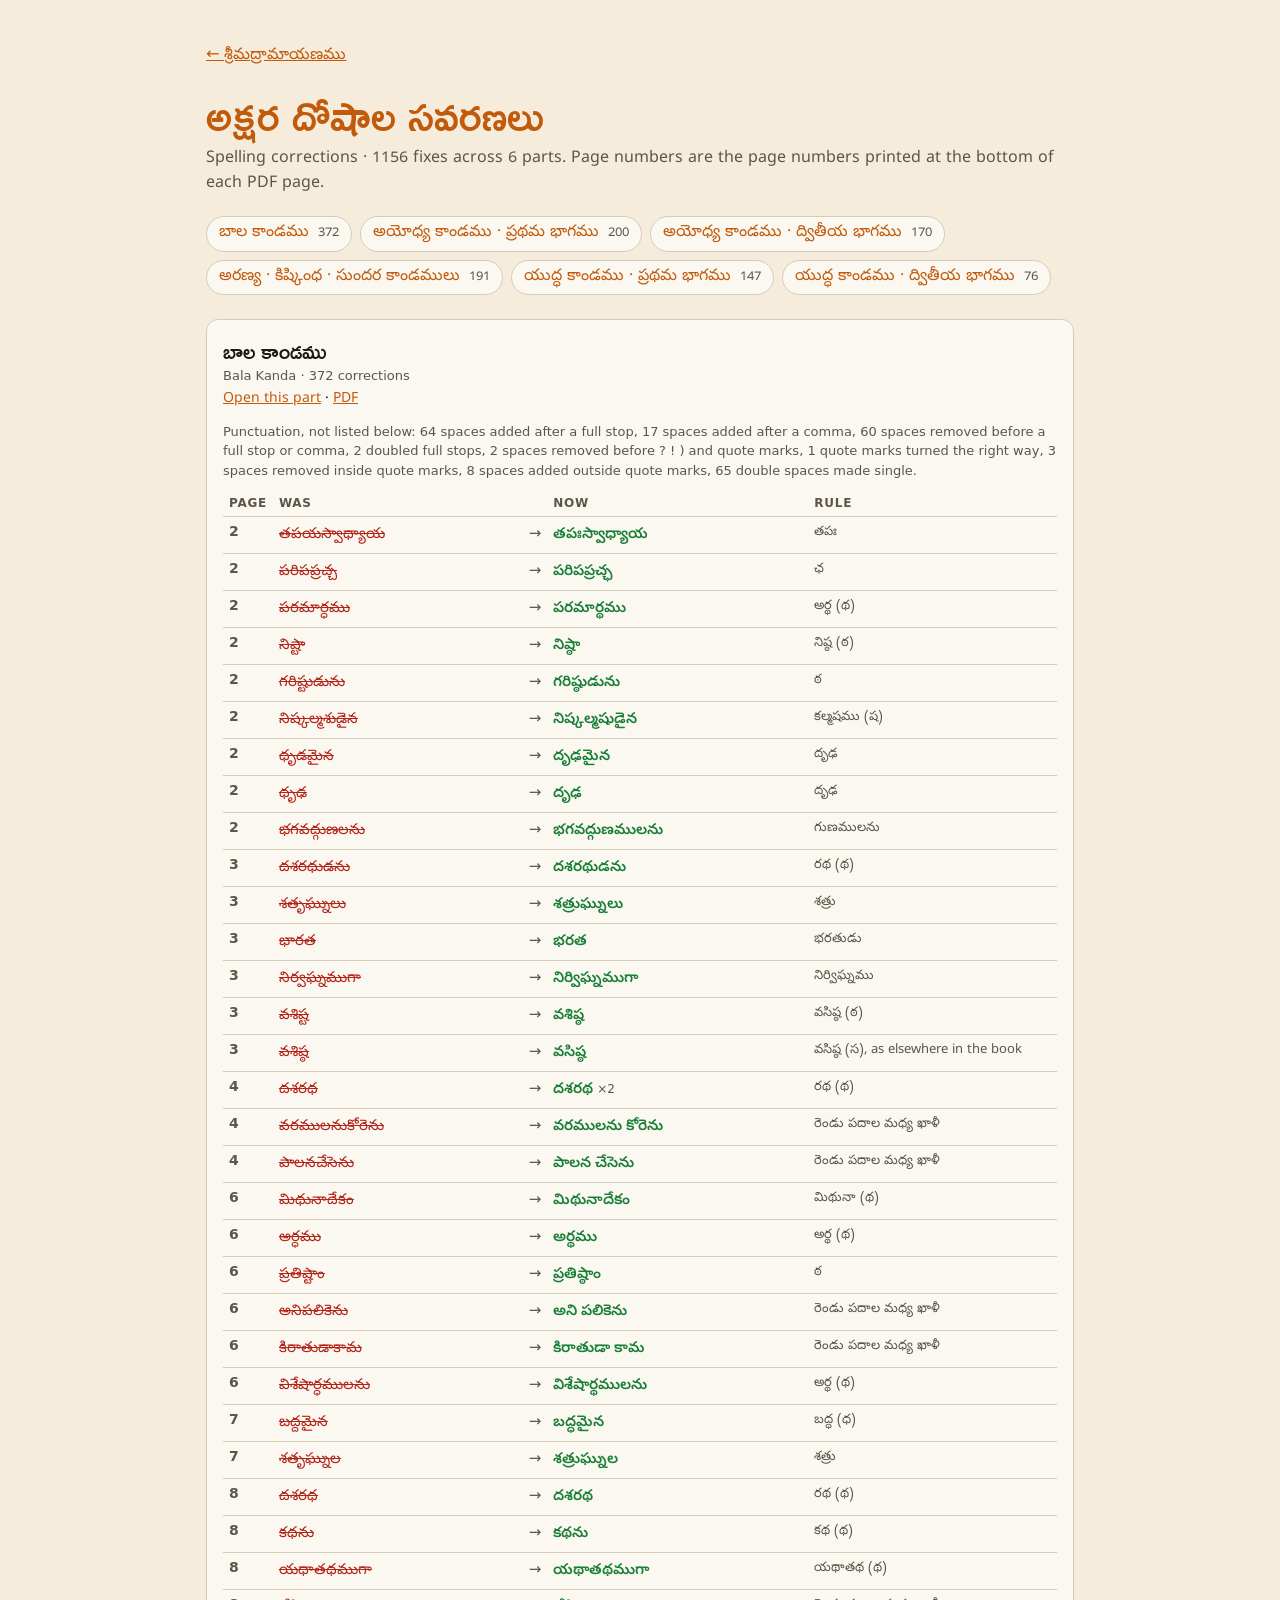
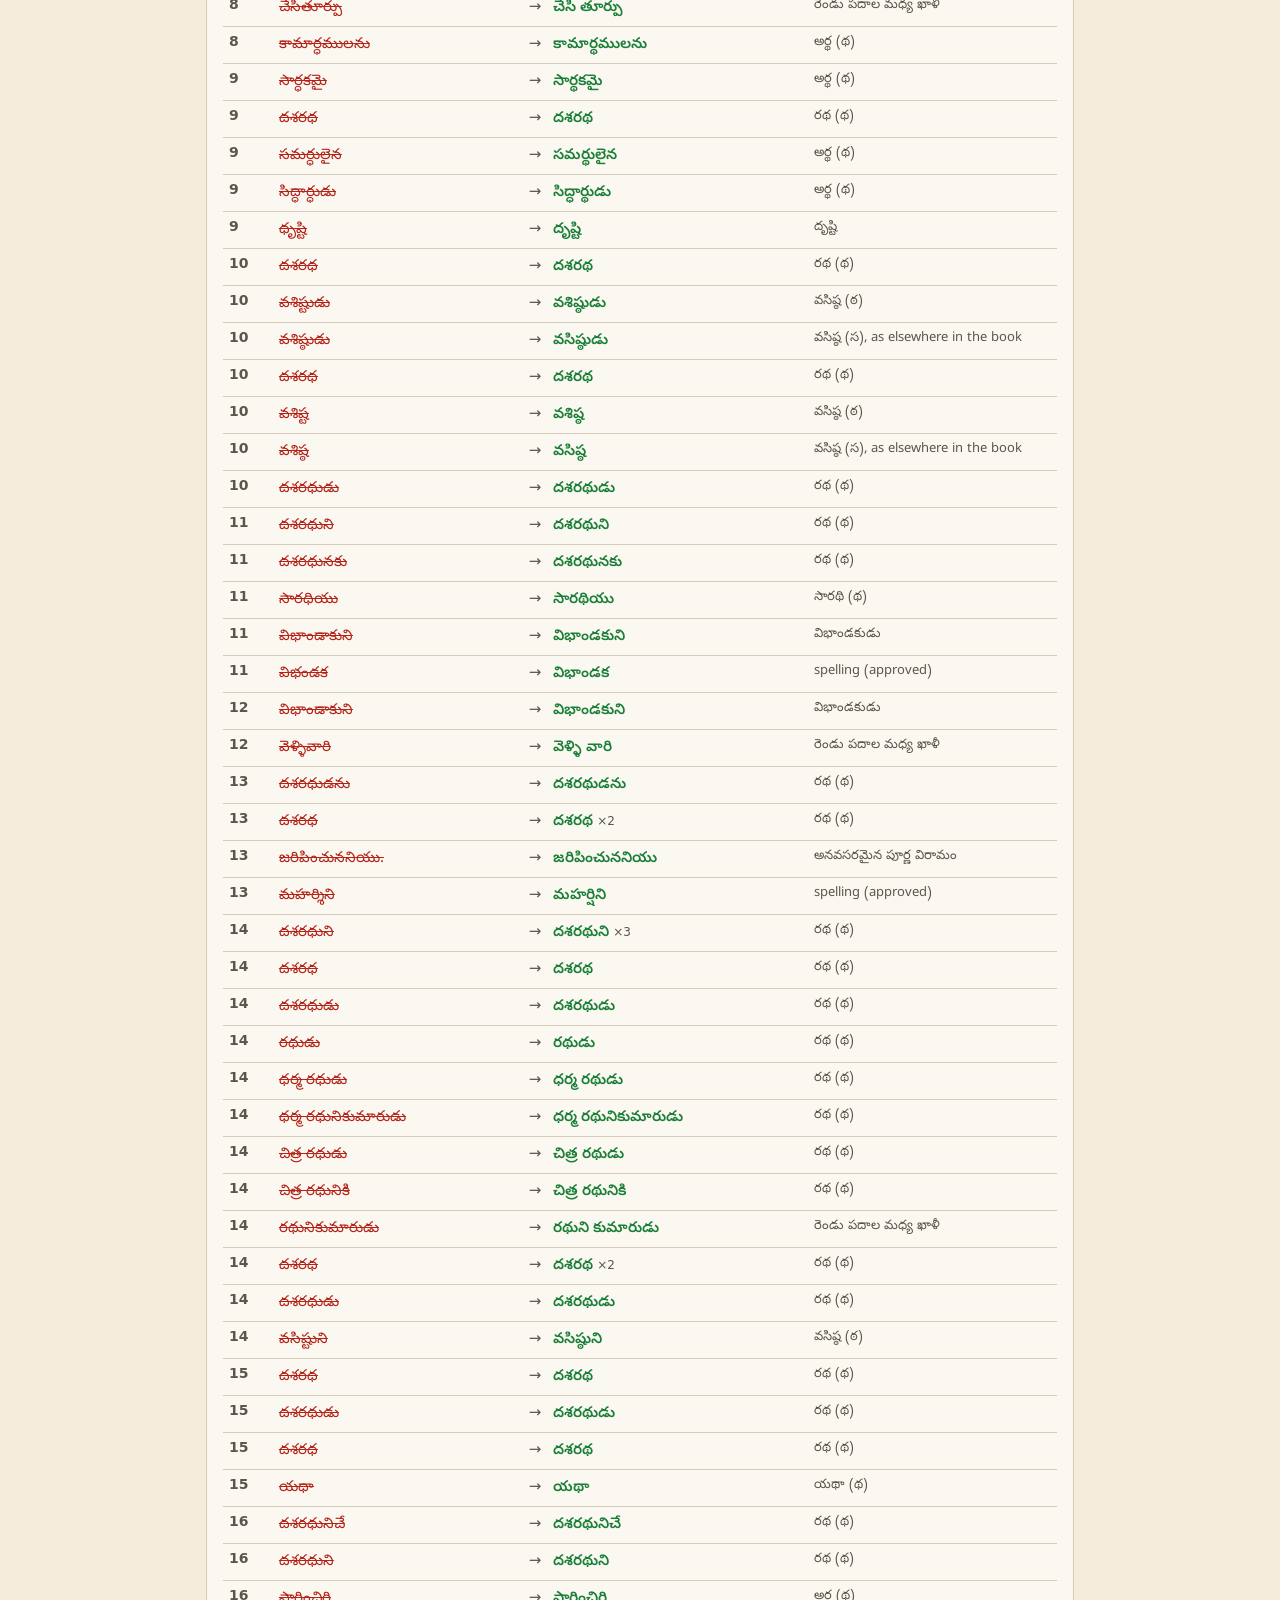
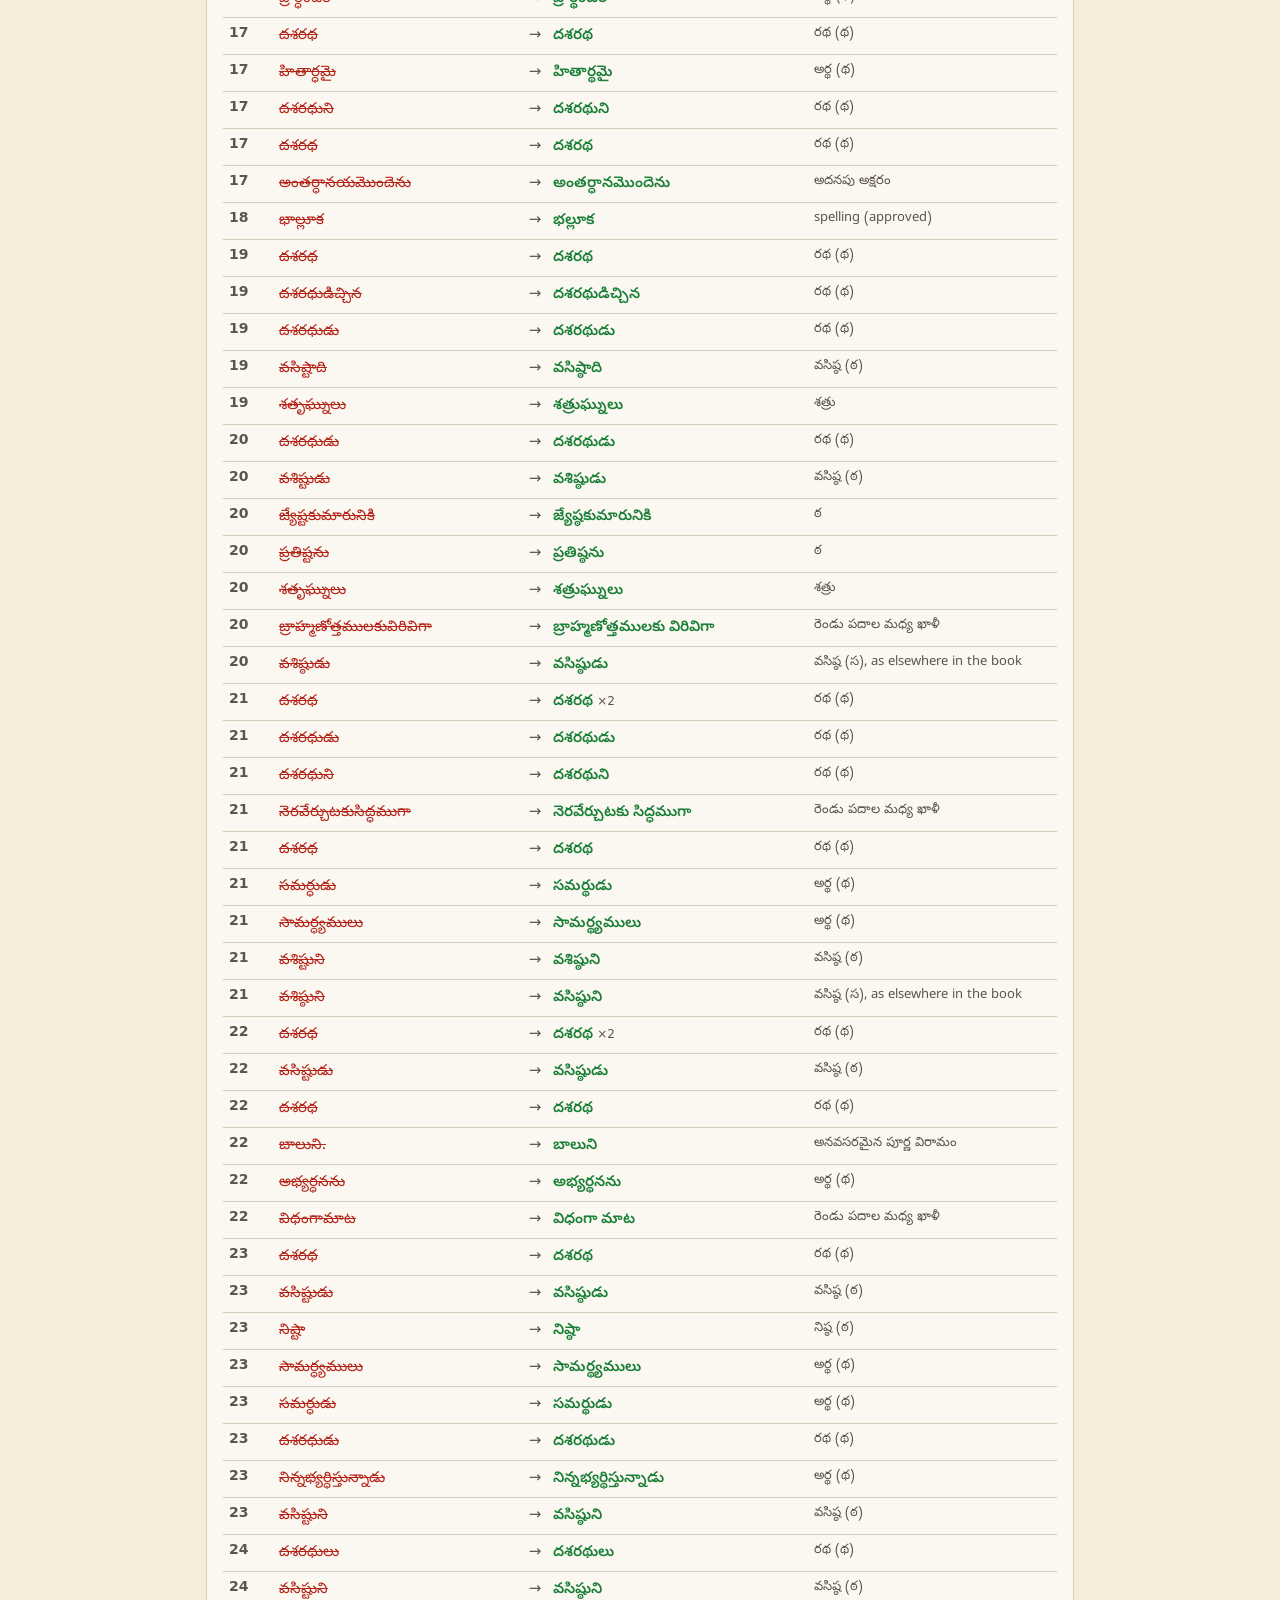
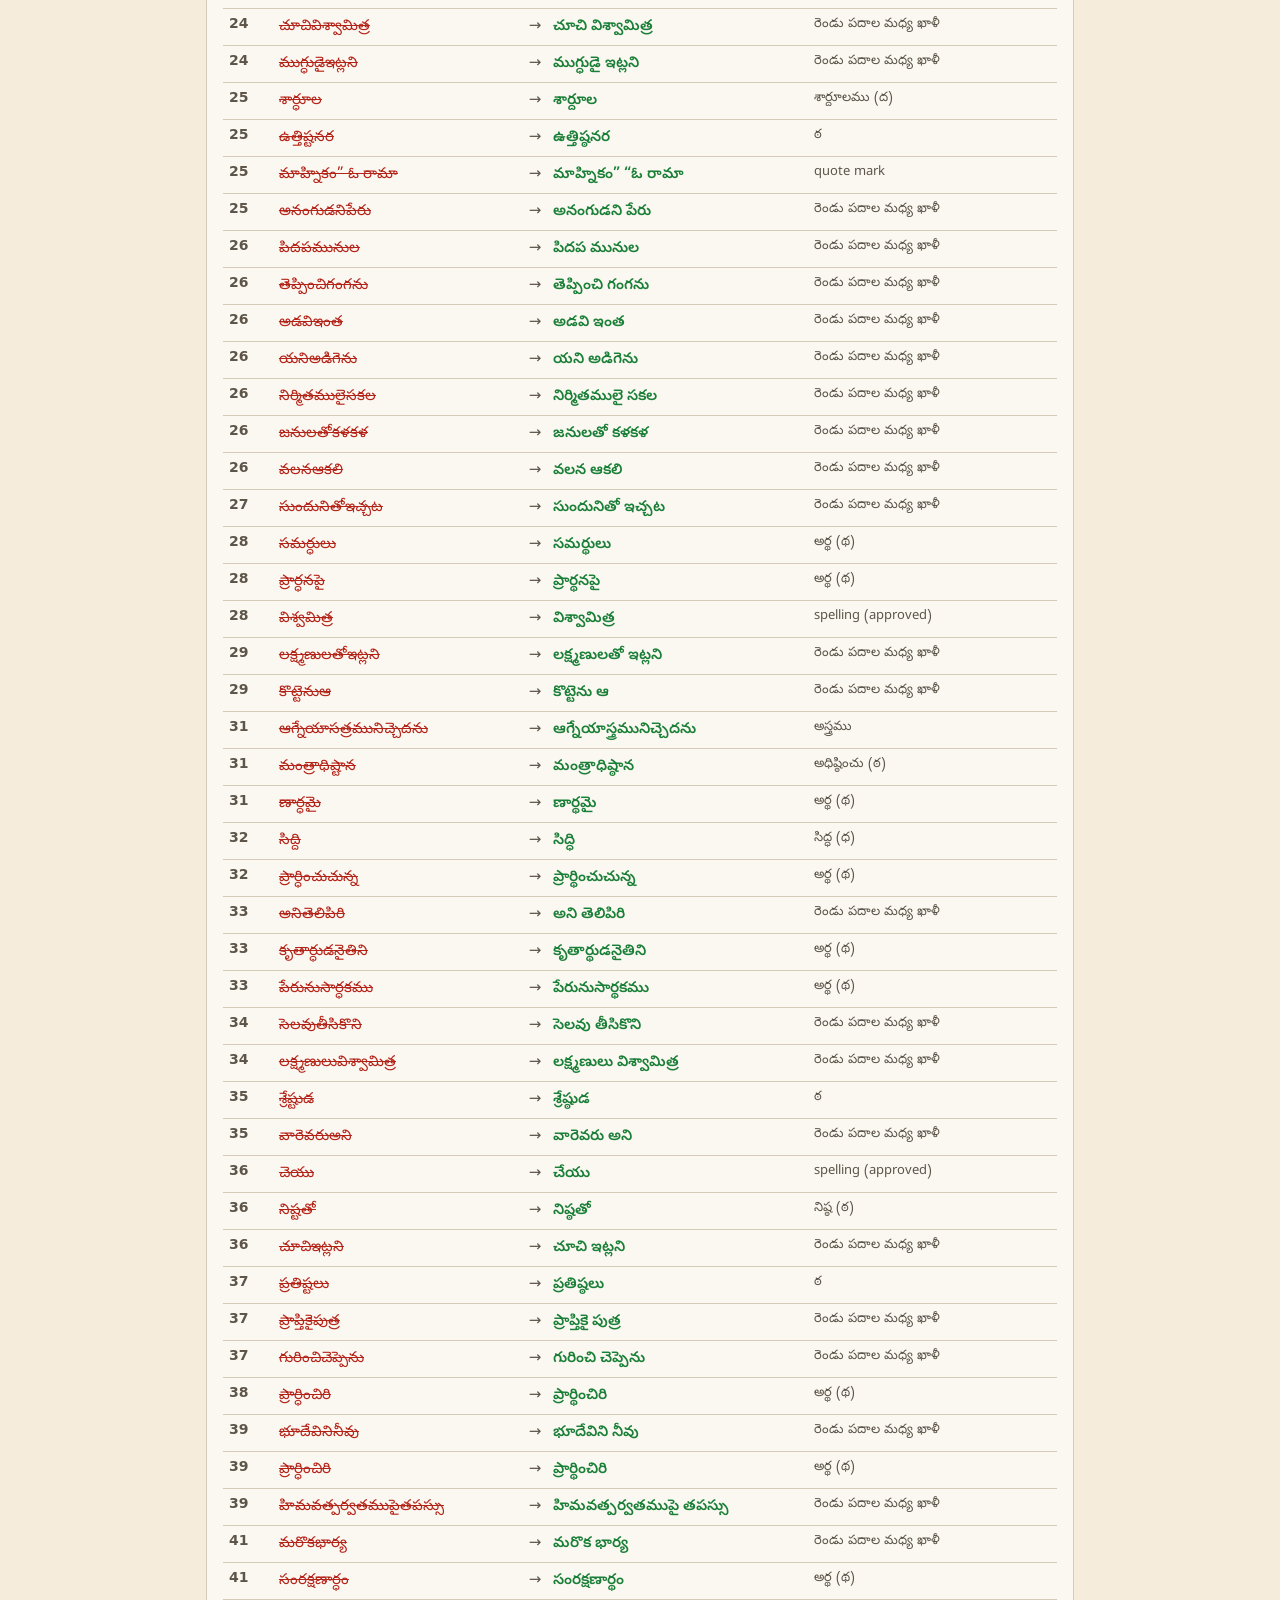
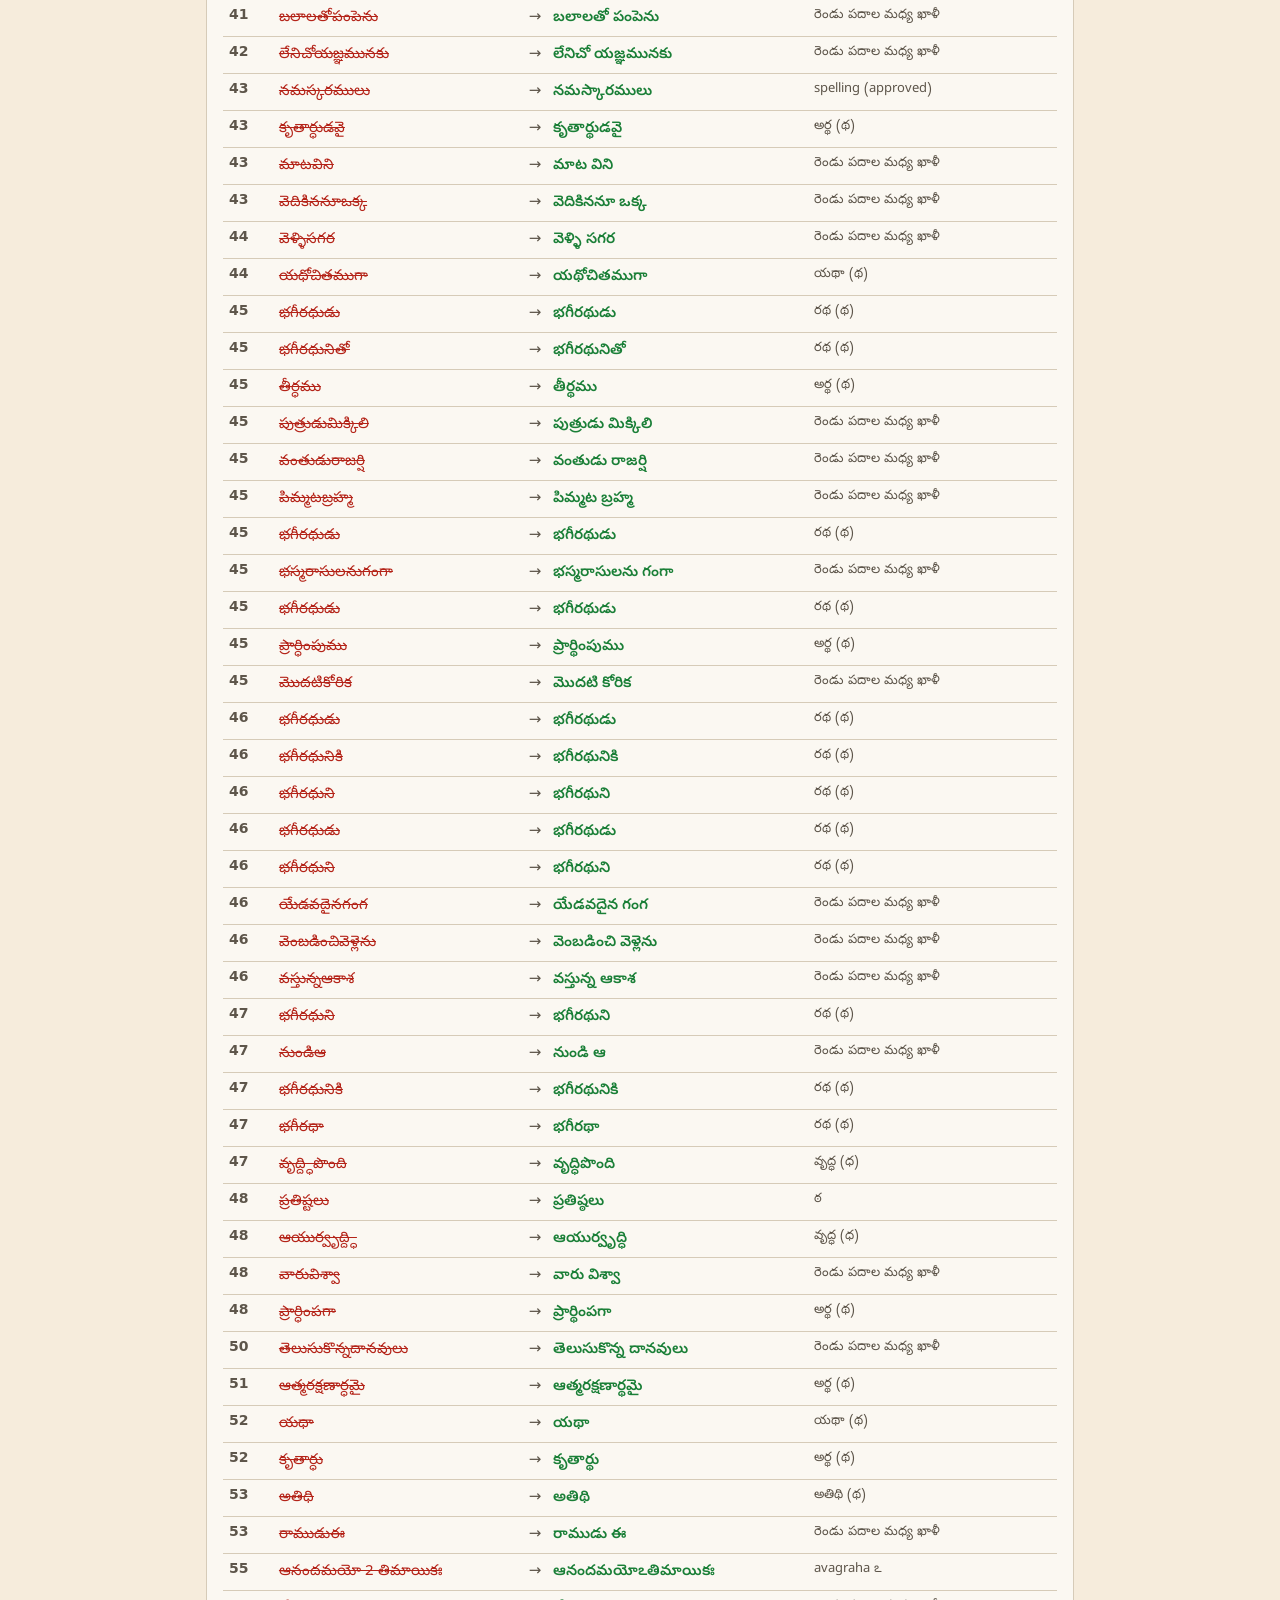
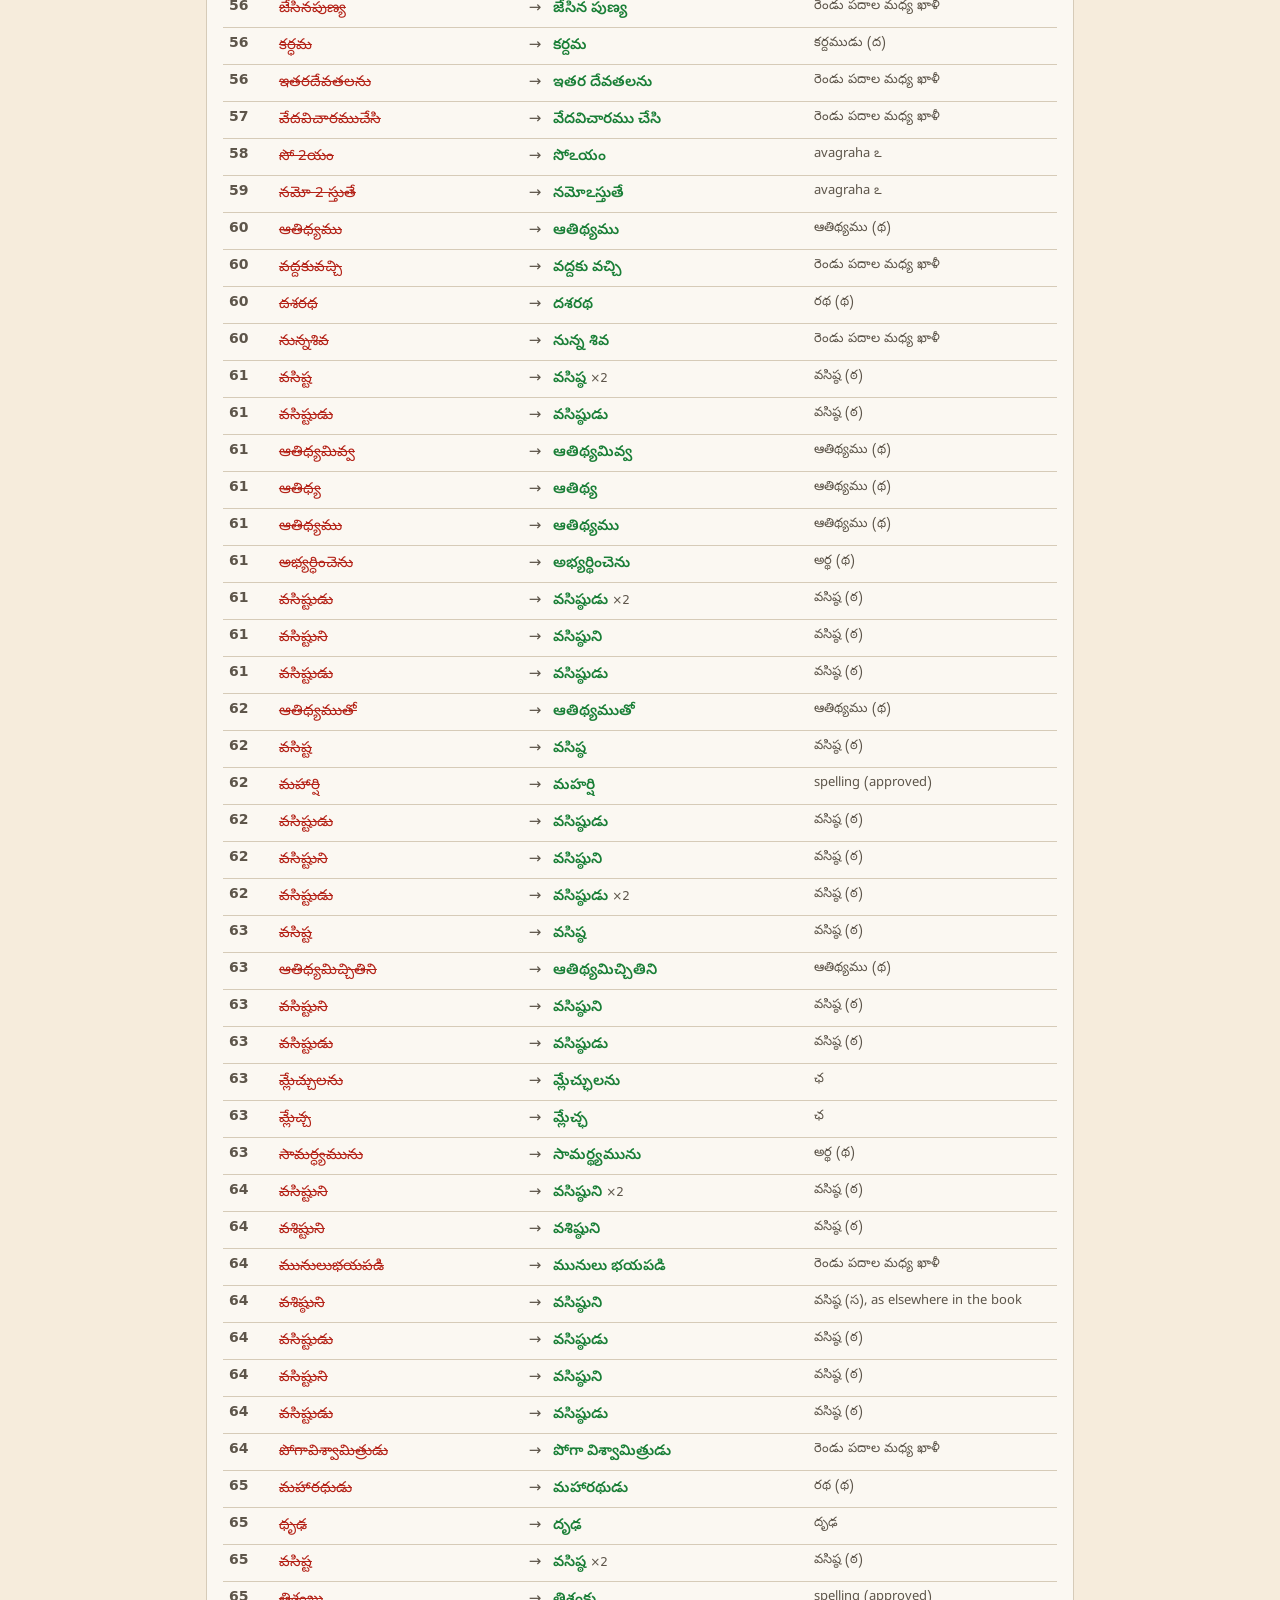
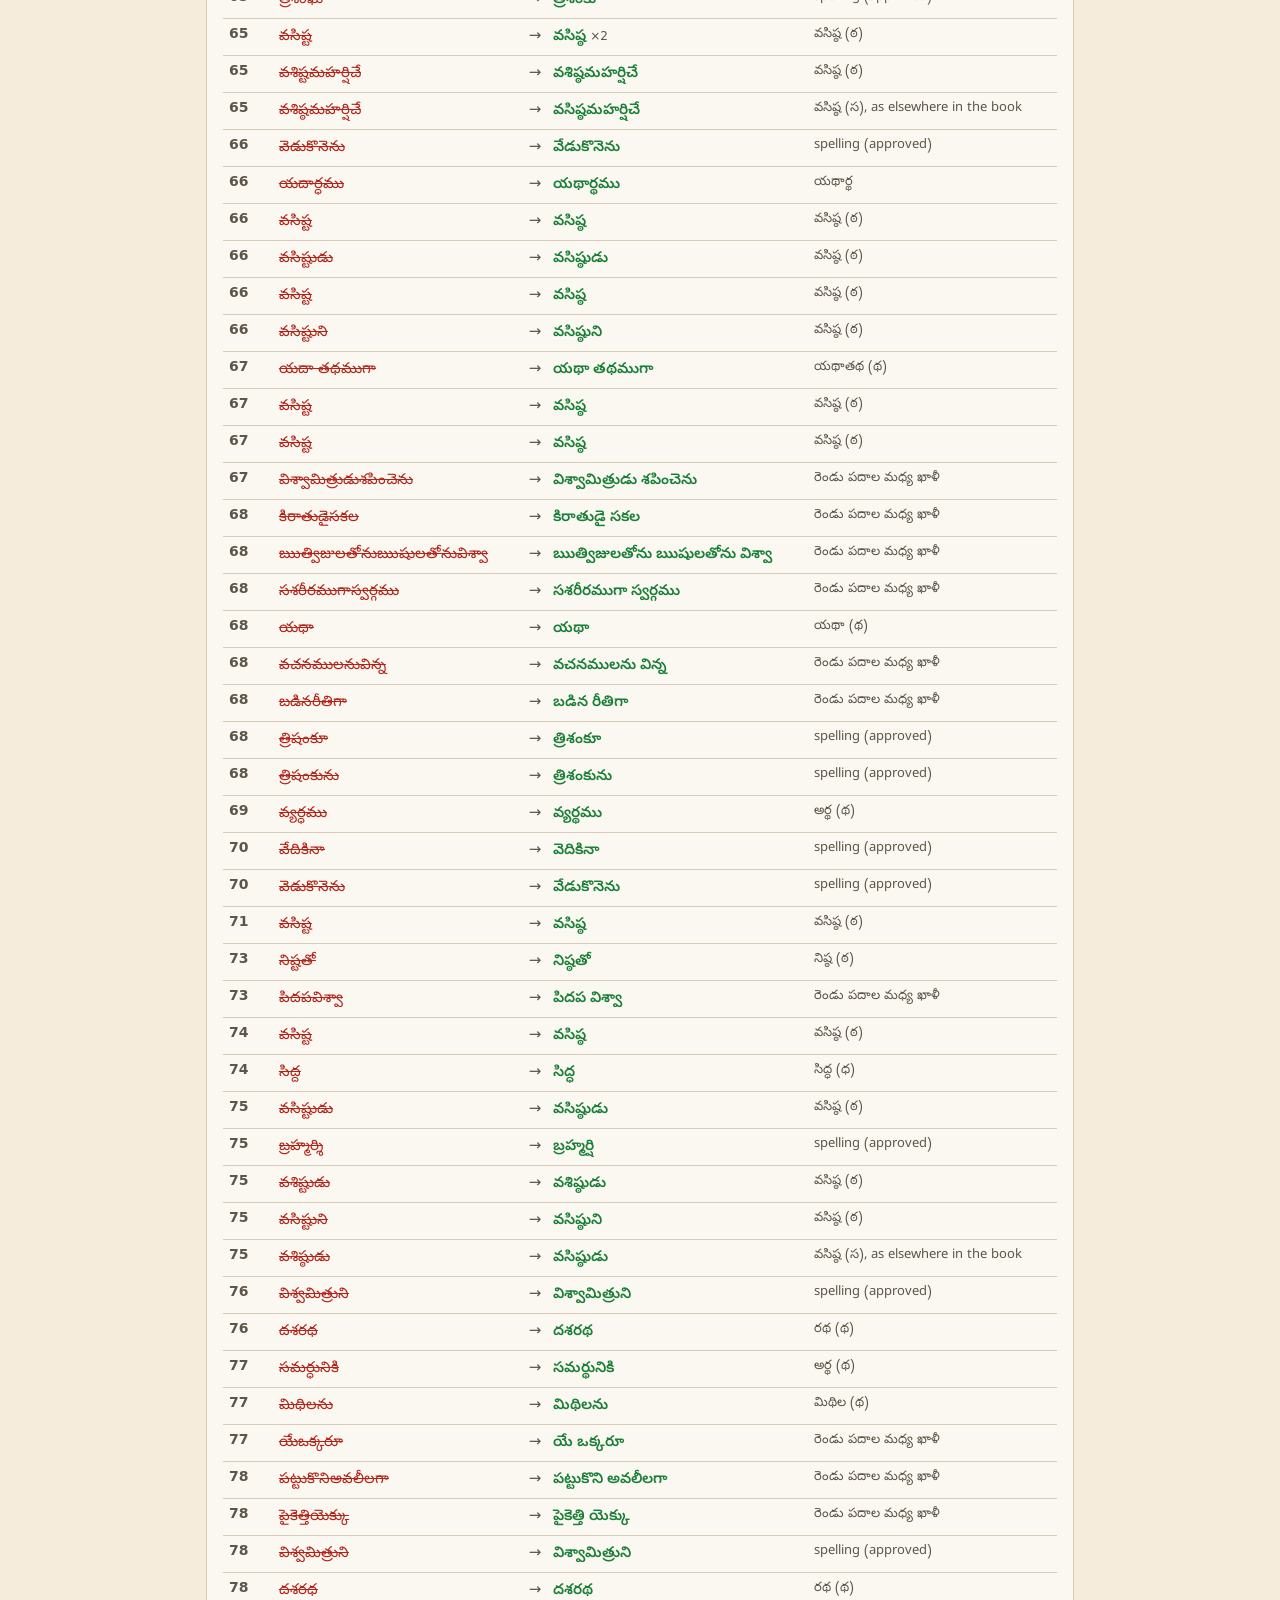
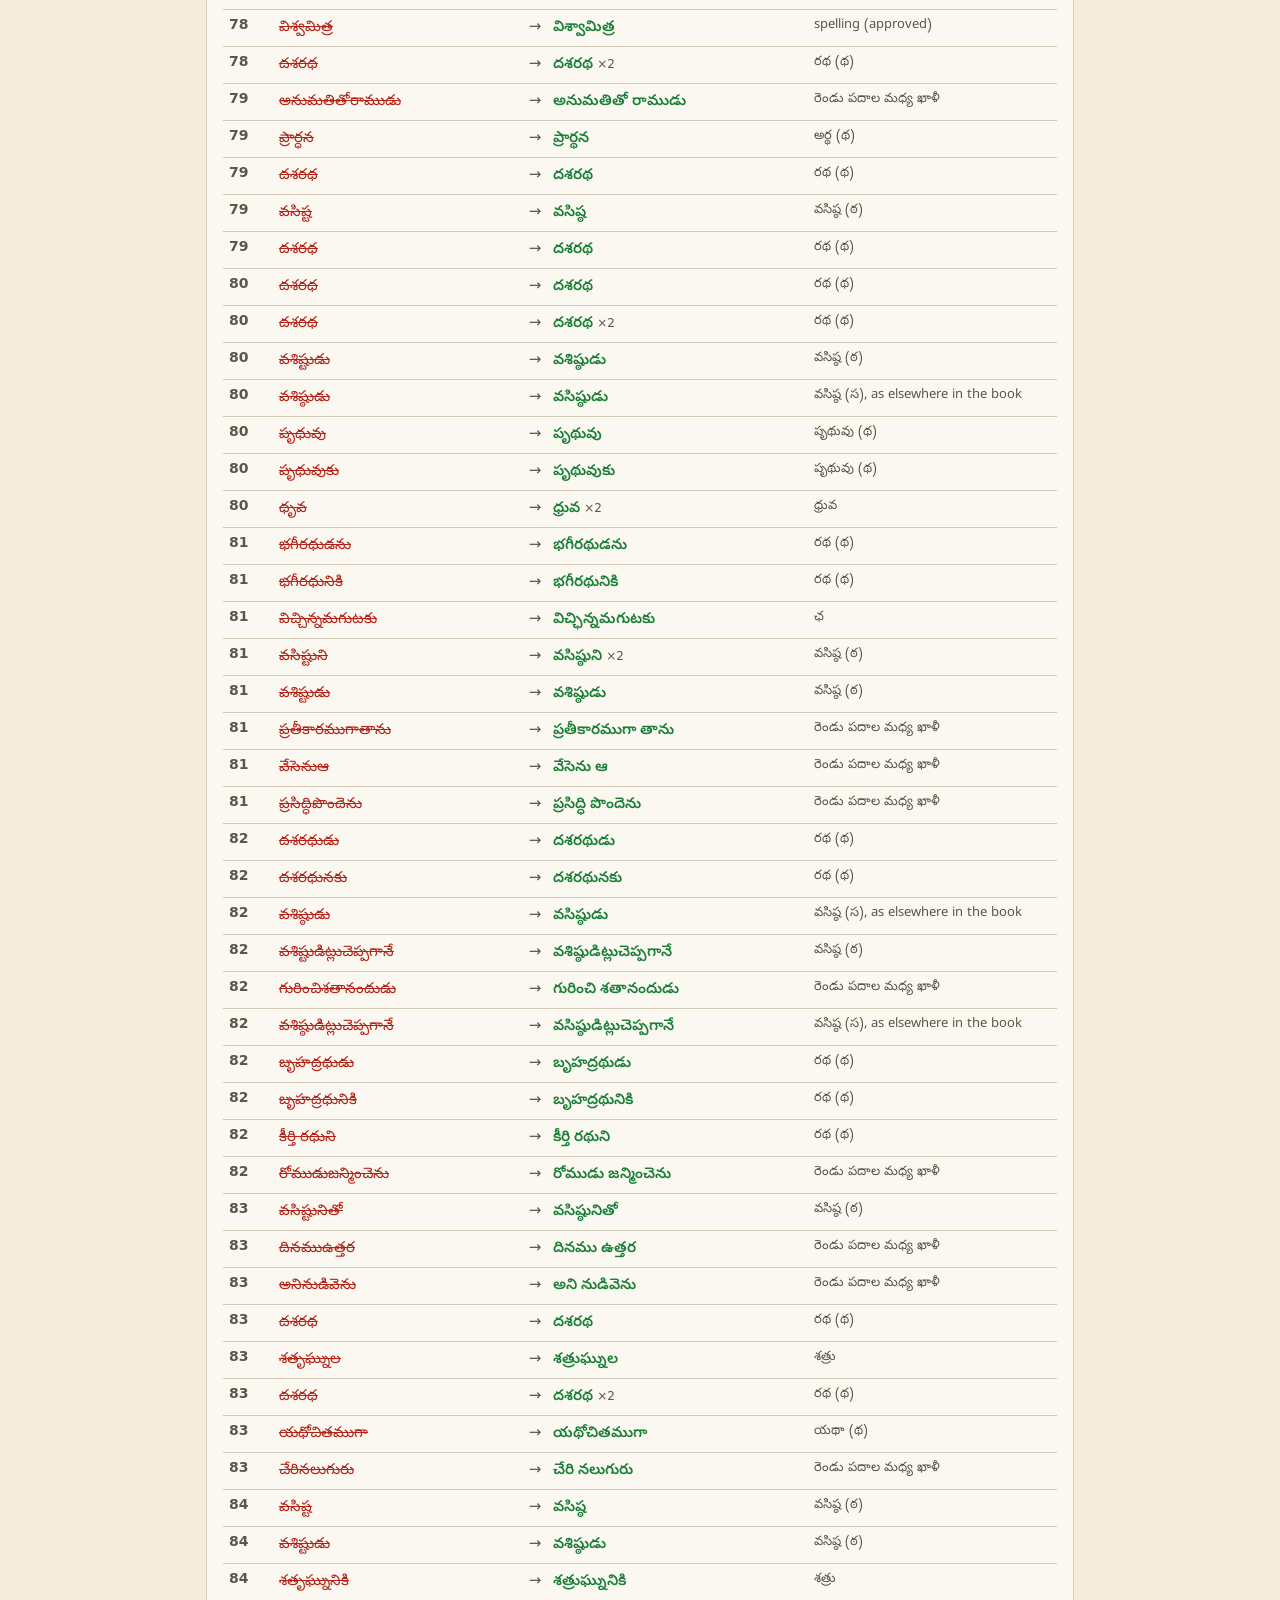
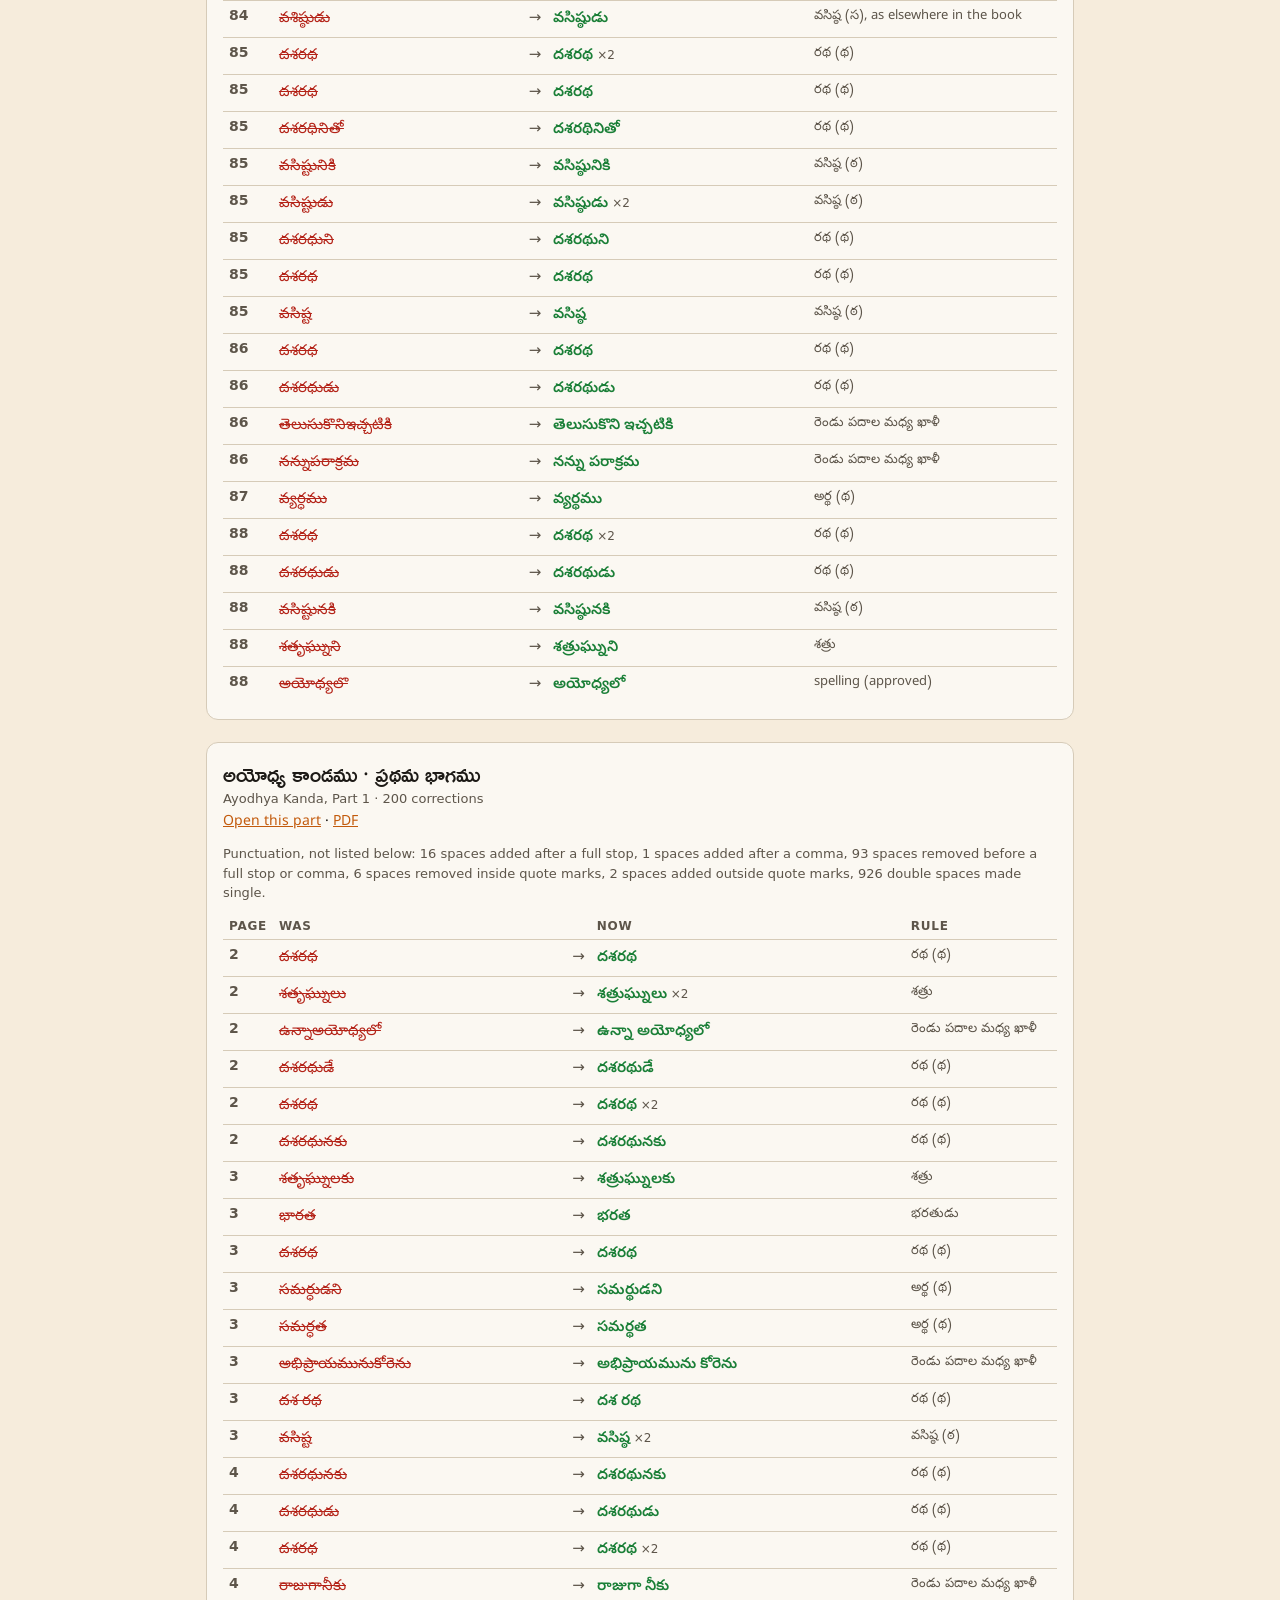
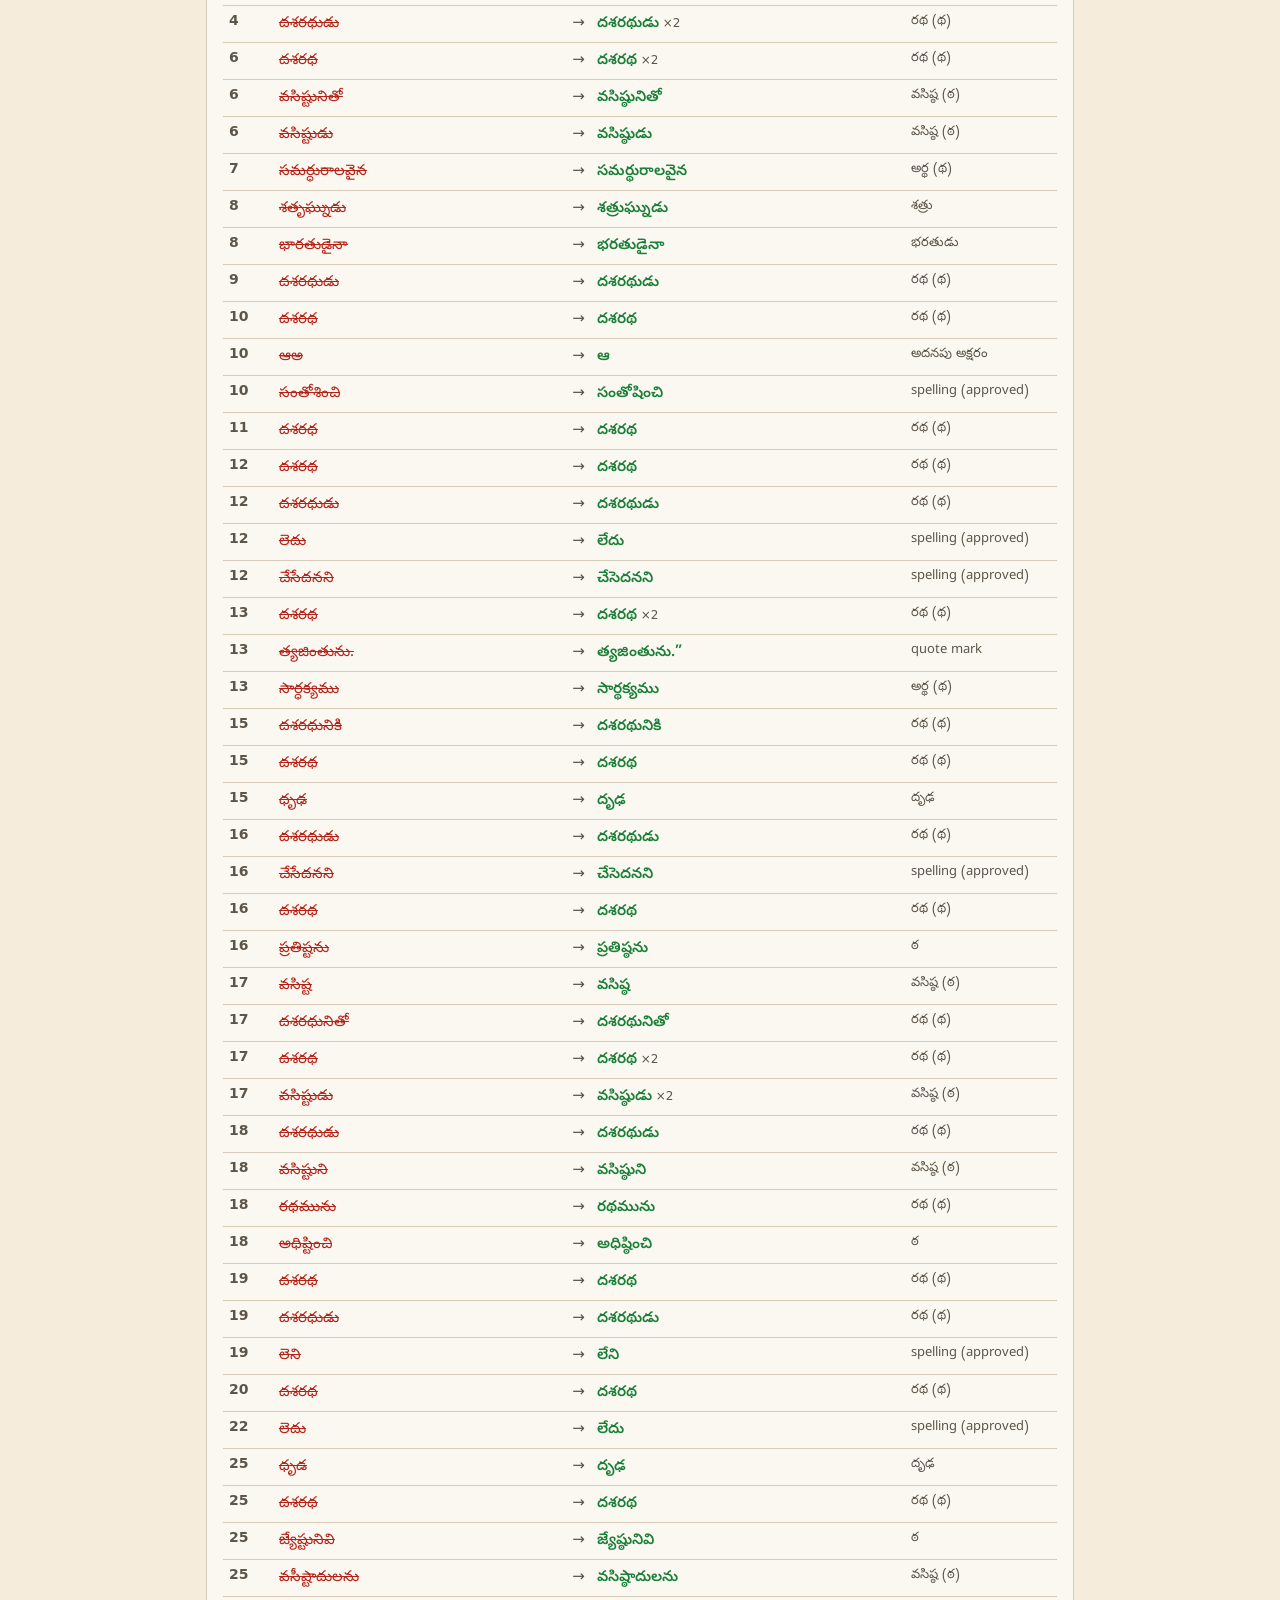
==== commit f7e4d26a: "Apply 83 approved spelling and quote suggestions (116 changes) Co-Authored-By: Claude Opus 5.5 <nore" ====
--- a/corrections/index.html
+++ b/corrections/index.html
@@ -34,9 +34,9 @@
 </style></head><body><div class="wrap">
 <p><a href="../">← శ్రీమద్రామాయణము</a></p>
 <h1>అక్షర దోషాల సవరణలు</h1>
-<p class="lede">Spelling corrections · 1040 fixes across 6 parts. Page numbers are the page numbers printed at the bottom of each PDF page.</p>
-<ul class="toc"><li><a href="#01-bala-kanda">బాల కాండము</a> <span class="n">338</span></li><li><a href="#02-ayodhya-kanda-part-1">అయోధ్య కాండము · ప్రథమ భాగము</a> <span class="n">187</span></li><li><a href="#03-ayodhya-kanda-part-2">అయోధ్య కాండము · ద్వితీయ భాగము</a> <span class="n">153</span></li><li><a href="#04-aranya-kishkindha-sundara-kanda">అరణ్య · కిష్కింధ · సుందర కాండములు</a> <span class="n">173</span></li><li><a href="#05-yuddha-kanda-part-1">యుద్ధ కాండము · ప్రథమ భాగము</a> <span class="n">122</span></li><li><a href="#06-yuddha-kanda-part-2">యుద్ధ కాండము · ద్వితీయ భాగము</a> <span class="n">67</span></li></ul>
-<section id="01-bala-kanda"><h2>బాల కాండము <span class="en">Bala Kanda · 338 corrections</span></h2>
+<p class="lede">Spelling corrections · 1156 fixes across 6 parts. Page numbers are the page numbers printed at the bottom of each PDF page.</p>
+<ul class="toc"><li><a href="#01-bala-kanda">బాల కాండము</a> <span class="n">372</span></li><li><a href="#02-ayodhya-kanda-part-1">అయోధ్య కాండము · ప్రథమ భాగము</a> <span class="n">200</span></li><li><a href="#03-ayodhya-kanda-part-2">అయోధ్య కాండము · ద్వితీయ భాగము</a> <span class="n">170</span></li><li><a href="#04-aranya-kishkindha-sundara-kanda">అరణ్య · కిష్కింధ · సుందర కాండములు</a> <span class="n">191</span></li><li><a href="#05-yuddha-kanda-part-1">యుద్ధ కాండము · ప్రథమ భాగము</a> <span class="n">147</span></li><li><a href="#06-yuddha-kanda-part-2">యుద్ధ కాండము · ద్వితీయ భాగము</a> <span class="n">76</span></li></ul>
+<section id="01-bala-kanda"><h2>బాల కాండము <span class="en">Bala Kanda · 372 corrections</span></h2>
 <p class="open"><a href="../#read=data/01-bala-kanda.pdf">Open this part</a> · <a href="../data/01-bala-kanda.pdf">PDF</a></p>
 <p class="punct">Punctuation, not listed below: 64 spaces added after a full stop, 17 spaces added after a comma, 60 spaces removed before a full stop or comma, 2 doubled full stops, 2 spaces removed before ? ! ) and quote marks, 1 quote marks turned the right way, 3 spaces removed inside quote marks, 8 spaces added outside quote marks, 65 double spaces made single.</p>
 <table><thead><tr><th>Page</th><th>Was</th><th></th><th>Now</th><th>Rule</th></tr></thead><tbody>
@@ -54,6 +54,7 @@
 <tr><td class="pg">3</td><td class="old">భారత</td><td class="arrow">→</td><td class="new">భరత</td><td class="why">భరతుడు</td></tr>
 <tr><td class="pg">3</td><td class="old">నిర్వఘ్నముగా</td><td class="arrow">→</td><td class="new">నిర్విఘ్నముగా</td><td class="why">నిర్విఘ్నము</td></tr>
 <tr><td class="pg">3</td><td class="old">వశిష్ట</td><td class="arrow">→</td><td class="new">వశిష్ఠ</td><td class="why">వసిష్ఠ (ఠ)</td></tr>
+<tr><td class="pg">3</td><td class="old">వశిష్ఠ</td><td class="arrow">→</td><td class="new">వసిష్ఠ</td><td class="why">వసిష్ఠ (స), as elsewhere in the book</td></tr>
 <tr><td class="pg">4</td><td class="old">దశరధ</td><td class="arrow">→</td><td class="new">దశరథ <span class="x">×2</span></td><td class="why">రథ (థ)</td></tr>
 <tr><td class="pg">4</td><td class="old">వరములనుకోరెను</td><td class="arrow">→</td><td class="new">వరములను కోరెను</td><td class="why">రెండు పదాల మధ్య ఖాళీ</td></tr>
 <tr><td class="pg">4</td><td class="old">పాలనచేసెను</td><td class="arrow">→</td><td class="new">పాలన చేసెను</td><td class="why">రెండు పదాల మధ్య ఖాళీ</td></tr>
@@ -77,18 +78,22 @@
 <tr><td class="pg">9</td><td class="old">ధృష్టి</td><td class="arrow">→</td><td class="new">దృష్టి</td><td class="why">దృష్టి</td></tr>
 <tr><td class="pg">10</td><td class="old">దశరధ</td><td class="arrow">→</td><td class="new">దశరథ</td><td class="why">రథ (థ)</td></tr>
 <tr><td class="pg">10</td><td class="old">వశిష్టుడు</td><td class="arrow">→</td><td class="new">వశిష్ఠుడు</td><td class="why">వసిష్ఠ (ఠ)</td></tr>
+<tr><td class="pg">10</td><td class="old">వశిష్ఠుడు</td><td class="arrow">→</td><td class="new">వసిష్ఠుడు</td><td class="why">వసిష్ఠ (స), as elsewhere in the book</td></tr>
 <tr><td class="pg">10</td><td class="old">దశరధ</td><td class="arrow">→</td><td class="new">దశరథ</td><td class="why">రథ (థ)</td></tr>
 <tr><td class="pg">10</td><td class="old">వశిష్ట</td><td class="arrow">→</td><td class="new">వశిష్ఠ</td><td class="why">వసిష్ఠ (ఠ)</td></tr>
+<tr><td class="pg">10</td><td class="old">వశిష్ఠ</td><td class="arrow">→</td><td class="new">వసిష్ఠ</td><td class="why">వసిష్ఠ (స), as elsewhere in the book</td></tr>
 <tr><td class="pg">10</td><td class="old">దశరధుడు</td><td class="arrow">→</td><td class="new">దశరథుడు</td><td class="why">రథ (థ)</td></tr>
 <tr><td class="pg">11</td><td class="old">దశరధుని</td><td class="arrow">→</td><td class="new">దశరథుని</td><td class="why">రథ (థ)</td></tr>
 <tr><td class="pg">11</td><td class="old">దశరధునకు</td><td class="arrow">→</td><td class="new">దశరథునకు</td><td class="why">రథ (థ)</td></tr>
 <tr><td class="pg">11</td><td class="old">సారధియు</td><td class="arrow">→</td><td class="new">సారథియు</td><td class="why">సారథి (థ)</td></tr>
 <tr><td class="pg">11</td><td class="old">విభాండాకుని</td><td class="arrow">→</td><td class="new">విభాండకుని</td><td class="why">విభాండకుడు</td></tr>
+<tr><td class="pg">11</td><td class="old">విభండక</td><td class="arrow">→</td><td class="new">విభాండక</td><td class="why">spelling (approved)</td></tr>
 <tr><td class="pg">12</td><td class="old">విభాండాకుని</td><td class="arrow">→</td><td class="new">విభాండకుని</td><td class="why">విభాండకుడు</td></tr>
 <tr><td class="pg">12</td><td class="old">వెళ్ళివారి</td><td class="arrow">→</td><td class="new">వెళ్ళి వారి</td><td class="why">రెండు పదాల మధ్య ఖాళీ</td></tr>
 <tr><td class="pg">13</td><td class="old">దశరధుడను</td><td class="arrow">→</td><td class="new">దశరథుడను</td><td class="why">రథ (థ)</td></tr>
 <tr><td class="pg">13</td><td class="old">దశరధ</td><td class="arrow">→</td><td class="new">దశరథ <span class="x">×2</span></td><td class="why">రథ (థ)</td></tr>
 <tr><td class="pg">13</td><td class="old">జరిపించుననియు.</td><td class="arrow">→</td><td class="new">జరిపించుననియు</td><td class="why">అనవసరమైన పూర్ణ విరామం</td></tr>
+<tr><td class="pg">13</td><td class="old">మహర్శిని</td><td class="arrow">→</td><td class="new">మహర్షిని</td><td class="why">spelling (approved)</td></tr>
 <tr><td class="pg">14</td><td class="old">దశరధుని</td><td class="arrow">→</td><td class="new">దశరథుని <span class="x">×3</span></td><td class="why">రథ (థ)</td></tr>
 <tr><td class="pg">14</td><td class="old">దశరధ</td><td class="arrow">→</td><td class="new">దశరథ</td><td class="why">రథ (థ)</td></tr>
 <tr><td class="pg">14</td><td class="old">దశరధుడు</td><td class="arrow">→</td><td class="new">దశరథుడు</td><td class="why">రథ (థ)</td></tr>
@@ -113,6 +118,7 @@
 <tr><td class="pg">17</td><td class="old">దశరధుని</td><td class="arrow">→</td><td class="new">దశరథుని</td><td class="why">రథ (థ)</td></tr>
 <tr><td class="pg">17</td><td class="old">దశరధ</td><td class="arrow">→</td><td class="new">దశరథ</td><td class="why">రథ (థ)</td></tr>
 <tr><td class="pg">17</td><td class="old">అంతర్ధానయమొందెను</td><td class="arrow">→</td><td class="new">అంతర్ధానమొందెను</td><td class="why">అదనపు అక్షరం</td></tr>
+<tr><td class="pg">18</td><td class="old">భాల్లూక</td><td class="arrow">→</td><td class="new">భల్లూక</td><td class="why">spelling (approved)</td></tr>
 <tr><td class="pg">19</td><td class="old">దశరధ</td><td class="arrow">→</td><td class="new">దశరథ</td><td class="why">రథ (థ)</td></tr>
 <tr><td class="pg">19</td><td class="old">దశరధుడిచ్చిన</td><td class="arrow">→</td><td class="new">దశరథుడిచ్చిన</td><td class="why">రథ (థ)</td></tr>
 <tr><td class="pg">19</td><td class="old">దశరధుడు</td><td class="arrow">→</td><td class="new">దశరథుడు</td><td class="why">రథ (థ)</td></tr>
@@ -124,6 +130,7 @@
 <tr><td class="pg">20</td><td class="old">ప్రతిష్టను</td><td class="arrow">→</td><td class="new">ప్రతిష్ఠను</td><td class="why">ఠ</td></tr>
 <tr><td class="pg">20</td><td class="old">శతృఘ్నులు</td><td class="arrow">→</td><td class="new">శత్రుఘ్నులు</td><td class="why">శత్రు</td></tr>
 <tr><td class="pg">20</td><td class="old">బ్రాహ్మణోత్తములకువిరివిగా</td><td class="arrow">→</td><td class="new">బ్రాహ్మణోత్తములకు విరివిగా</td><td class="why">రెండు పదాల మధ్య ఖాళీ</td></tr>
+<tr><td class="pg">20</td><td class="old">వశిష్ఠుడు</td><td class="arrow">→</td><td class="new">వసిష్ఠుడు</td><td class="why">వసిష్ఠ (స), as elsewhere in the book</td></tr>
 <tr><td class="pg">21</td><td class="old">దశరధ</td><td class="arrow">→</td><td class="new">దశరథ <span class="x">×2</span></td><td class="why">రథ (థ)</td></tr>
 <tr><td class="pg">21</td><td class="old">దశరధుడు</td><td class="arrow">→</td><td class="new">దశరథుడు</td><td class="why">రథ (థ)</td></tr>
 <tr><td class="pg">21</td><td class="old">దశరధుని</td><td class="arrow">→</td><td class="new">దశరథుని</td><td class="why">రథ (థ)</td></tr>
@@ -132,6 +139,7 @@
 <tr><td class="pg">21</td><td class="old">సమర్ధుడు</td><td class="arrow">→</td><td class="new">సమర్థుడు</td><td class="why">అర్థ (థ)</td></tr>
 <tr><td class="pg">21</td><td class="old">సామర్ధ్యములు</td><td class="arrow">→</td><td class="new">సామర్థ్యములు</td><td class="why">అర్థ (థ)</td></tr>
 <tr><td class="pg">21</td><td class="old">వశిష్టుని</td><td class="arrow">→</td><td class="new">వశిష్ఠుని</td><td class="why">వసిష్ఠ (ఠ)</td></tr>
+<tr><td class="pg">21</td><td class="old">వశిష్ఠుని</td><td class="arrow">→</td><td class="new">వసిష్ఠుని</td><td class="why">వసిష్ఠ (స), as elsewhere in the book</td></tr>
 <tr><td class="pg">22</td><td class="old">దశరధ</td><td class="arrow">→</td><td class="new">దశరథ <span class="x">×2</span></td><td class="why">రథ (థ)</td></tr>
 <tr><td class="pg">22</td><td class="old">వసిష్టుడు</td><td class="arrow">→</td><td class="new">వసిష్ఠుడు</td><td class="why">వసిష్ఠ (ఠ)</td></tr>
 <tr><td class="pg">22</td><td class="old">దశరధ</td><td class="arrow">→</td><td class="new">దశరథ</td><td class="why">రథ (థ)</td></tr>
@@ -152,6 +160,7 @@
 <tr><td class="pg">24</td><td class="old">ముగ్ధుడైఇట్లని</td><td class="arrow">→</td><td class="new">ముగ్ధుడై ఇట్లని</td><td class="why">రెండు పదాల మధ్య ఖాళీ</td></tr>
 <tr><td class="pg">25</td><td class="old">శార్ధూల</td><td class="arrow">→</td><td class="new">శార్దూల</td><td class="why">శార్దూలము (ద)</td></tr>
 <tr><td class="pg">25</td><td class="old">ఉత్తిష్టనర</td><td class="arrow">→</td><td class="new">ఉత్తిష్ఠనర</td><td class="why">ఠ</td></tr>
+<tr><td class="pg">25</td><td class="old">మాహ్నికం” ఓ రామా</td><td class="arrow">→</td><td class="new">మాహ్నికం” “ఓ రామా</td><td class="why">quote mark</td></tr>
 <tr><td class="pg">25</td><td class="old">అనంగుడనిపేరు</td><td class="arrow">→</td><td class="new">అనంగుడని పేరు</td><td class="why">రెండు పదాల మధ్య ఖాళీ</td></tr>
 <tr><td class="pg">26</td><td class="old">పిదపమునుల</td><td class="arrow">→</td><td class="new">పిదప మునుల</td><td class="why">రెండు పదాల మధ్య ఖాళీ</td></tr>
 <tr><td class="pg">26</td><td class="old">తెప్పించిగంగను</td><td class="arrow">→</td><td class="new">తెప్పించి గంగను</td><td class="why">రెండు పదాల మధ్య ఖాళీ</td></tr>
@@ -163,6 +172,7 @@
 <tr><td class="pg">27</td><td class="old">సుందునితోఇచ్చట</td><td class="arrow">→</td><td class="new">సుందునితో ఇచ్చట</td><td class="why">రెండు పదాల మధ్య ఖాళీ</td></tr>
 <tr><td class="pg">28</td><td class="old">సమర్ధులు</td><td class="arrow">→</td><td class="new">సమర్థులు</td><td class="why">అర్థ (థ)</td></tr>
 <tr><td class="pg">28</td><td class="old">ప్రార్ధనపై</td><td class="arrow">→</td><td class="new">ప్రార్థనపై</td><td class="why">అర్థ (థ)</td></tr>
+<tr><td class="pg">28</td><td class="old">విశ్వమిత్ర</td><td class="arrow">→</td><td class="new">విశ్వామిత్ర</td><td class="why">spelling (approved)</td></tr>
 <tr><td class="pg">29</td><td class="old">లక్ష్మణులతోఇట్లని</td><td class="arrow">→</td><td class="new">లక్ష్మణులతో ఇట్లని</td><td class="why">రెండు పదాల మధ్య ఖాళీ</td></tr>
 <tr><td class="pg">29</td><td class="old">కొట్టెనుఆ</td><td class="arrow">→</td><td class="new">కొట్టెను ఆ</td><td class="why">రెండు పదాల మధ్య ఖాళీ</td></tr>
 <tr><td class="pg">31</td><td class="old">ఆగ్నేయాసత్రమునిచ్చెదను</td><td class="arrow">→</td><td class="new">ఆగ్నేయాస్త్రమునిచ్చెదను</td><td class="why">అస్త్రము</td></tr>
@@ -177,6 +187,7 @@
 <tr><td class="pg">34</td><td class="old">లక్ష్మణులువిశ్వామిత్ర</td><td class="arrow">→</td><td class="new">లక్ష్మణులు విశ్వామిత్ర</td><td class="why">రెండు పదాల మధ్య ఖాళీ</td></tr>
 <tr><td class="pg">35</td><td class="old">శ్రేష్టుడ</td><td class="arrow">→</td><td class="new">శ్రేష్ఠుడ</td><td class="why">ఠ</td></tr>
 <tr><td class="pg">35</td><td class="old">వారెవరుఅని</td><td class="arrow">→</td><td class="new">వారెవరు అని</td><td class="why">రెండు పదాల మధ్య ఖాళీ</td></tr>
+<tr><td class="pg">36</td><td class="old">చెయు</td><td class="arrow">→</td><td class="new">చేయు</td><td class="why">spelling (approved)</td></tr>
 <tr><td class="pg">36</td><td class="old">నిష్టతో</td><td class="arrow">→</td><td class="new">నిష్ఠతో</td><td class="why">నిష్ఠ (ఠ)</td></tr>
 <tr><td class="pg">36</td><td class="old">చూచిఇట్లని</td><td class="arrow">→</td><td class="new">చూచి ఇట్లని</td><td class="why">రెండు పదాల మధ్య ఖాళీ</td></tr>
 <tr><td class="pg">37</td><td class="old">ప్రతిష్టలు</td><td class="arrow">→</td><td class="new">ప్రతిష్ఠలు</td><td class="why">ఠ</td></tr>
@@ -190,6 +201,7 @@
 <tr><td class="pg">41</td><td class="old">సంరక్షణార్ధం</td><td class="arrow">→</td><td class="new">సంరక్షణార్థం</td><td class="why">అర్థ (థ)</td></tr>
 <tr><td class="pg">41</td><td class="old">బలాలతోపంపెను</td><td class="arrow">→</td><td class="new">బలాలతో పంపెను</td><td class="why">రెండు పదాల మధ్య ఖాళీ</td></tr>
 <tr><td class="pg">42</td><td class="old">లేనిచోయజ్ఞమునకు</td><td class="arrow">→</td><td class="new">లేనిచో యజ్ఞమునకు</td><td class="why">రెండు పదాల మధ్య ఖాళీ</td></tr>
+<tr><td class="pg">43</td><td class="old">నమస్కరములు</td><td class="arrow">→</td><td class="new">నమస్కారములు</td><td class="why">spelling (approved)</td></tr>
 <tr><td class="pg">43</td><td class="old">కృతార్ధుడవై</td><td class="arrow">→</td><td class="new">కృతార్థుడవై</td><td class="why">అర్థ (థ)</td></tr>
 <tr><td class="pg">43</td><td class="old">మాటవిని</td><td class="arrow">→</td><td class="new">మాట విని</td><td class="why">రెండు పదాల మధ్య ఖాళీ</td></tr>
 <tr><td class="pg">43</td><td class="old">వెదికిననూఒక్క</td><td class="arrow">→</td><td class="new">వెదికిననూ ఒక్క</td><td class="why">రెండు పదాల మధ్య ఖాళీ</td></tr>
@@ -229,10 +241,13 @@
 <tr><td class="pg">52</td><td class="old">కృతార్ధు</td><td class="arrow">→</td><td class="new">కృతార్థు</td><td class="why">అర్థ (థ)</td></tr>
 <tr><td class="pg">53</td><td class="old">అతిధి</td><td class="arrow">→</td><td class="new">అతిథి</td><td class="why">అతిథి (థ)</td></tr>
 <tr><td class="pg">53</td><td class="old">రాముడుఈ</td><td class="arrow">→</td><td class="new">రాముడు ఈ</td><td class="why">రెండు పదాల మధ్య ఖాళీ</td></tr>
+<tr><td class="pg">55</td><td class="old">ఆనందమయో 2 తిమాయికః</td><td class="arrow">→</td><td class="new">ఆనందమయోఽతిమాయికః</td><td class="why">avagraha ఽ</td></tr>
 <tr><td class="pg">56</td><td class="old">జేసినపుణ్య</td><td class="arrow">→</td><td class="new">జేసిన పుణ్య</td><td class="why">రెండు పదాల మధ్య ఖాళీ</td></tr>
 <tr><td class="pg">56</td><td class="old">కర్ధమ</td><td class="arrow">→</td><td class="new">కర్దమ</td><td class="why">కర్దముడు (ద)</td></tr>
 <tr><td class="pg">56</td><td class="old">ఇతరదేవతలను</td><td class="arrow">→</td><td class="new">ఇతర దేవతలను</td><td class="why">రెండు పదాల మధ్య ఖాళీ</td></tr>
 <tr><td class="pg">57</td><td class="old">వేదవిచారముచేసి</td><td class="arrow">→</td><td class="new">వేదవిచారము చేసి</td><td class="why">రెండు పదాల మధ్య ఖాళీ</td></tr>
+<tr><td class="pg">58</td><td class="old">సో 2యం</td><td class="arrow">→</td><td class="new">సోఽయం</td><td class="why">avagraha ఽ</td></tr>
+<tr><td class="pg">59</td><td class="old">నమో 2 స్తుతే</td><td class="arrow">→</td><td class="new">నమోఽస్తుతే</td><td class="why">avagraha ఽ</td></tr>
 <tr><td class="pg">60</td><td class="old">ఆతిధ్యము</td><td class="arrow">→</td><td class="new">ఆతిథ్యము</td><td class="why">ఆతిథ్యము (థ)</td></tr>
 <tr><td class="pg">60</td><td class="old">వద్దకువచ్చి</td><td class="arrow">→</td><td class="new">వద్దకు వచ్చి</td><td class="why">రెండు పదాల మధ్య ఖాళీ</td></tr>
 <tr><td class="pg">60</td><td class="old">దశరధ</td><td class="arrow">→</td><td class="new">దశరథ</td><td class="why">రథ (థ)</td></tr>
@@ -248,6 +263,7 @@
 <tr><td class="pg">61</td><td class="old">వసిష్టుడు</td><td class="arrow">→</td><td class="new">వసిష్ఠుడు</td><td class="why">వసిష్ఠ (ఠ)</td></tr>
 <tr><td class="pg">62</td><td class="old">ఆతిధ్యముతో</td><td class="arrow">→</td><td class="new">ఆతిథ్యముతో</td><td class="why">ఆతిథ్యము (థ)</td></tr>
 <tr><td class="pg">62</td><td class="old">వసిష్ట</td><td class="arrow">→</td><td class="new">వసిష్ఠ</td><td class="why">వసిష్ఠ (ఠ)</td></tr>
+<tr><td class="pg">62</td><td class="old">మహార్షి</td><td class="arrow">→</td><td class="new">మహర్షి</td><td class="why">spelling (approved)</td></tr>
 <tr><td class="pg">62</td><td class="old">వసిష్టుడు</td><td class="arrow">→</td><td class="new">వసిష్ఠుడు</td><td class="why">వసిష్ఠ (ఠ)</td></tr>
 <tr><td class="pg">62</td><td class="old">వసిష్టుని</td><td class="arrow">→</td><td class="new">వసిష్ఠుని</td><td class="why">వసిష్ఠ (ఠ)</td></tr>
 <tr><td class="pg">62</td><td class="old">వసిష్టుడు</td><td class="arrow">→</td><td class="new">వసిష్ఠుడు <span class="x">×2</span></td><td class="why">వసిష్ఠ (ఠ)</td></tr>
@@ -261,6 +277,7 @@
 <tr><td class="pg">64</td><td class="old">వసిష్టుని</td><td class="arrow">→</td><td class="new">వసిష్ఠుని <span class="x">×2</span></td><td class="why">వసిష్ఠ (ఠ)</td></tr>
 <tr><td class="pg">64</td><td class="old">వశిష్టుని</td><td class="arrow">→</td><td class="new">వశిష్ఠుని</td><td class="why">వసిష్ఠ (ఠ)</td></tr>
 <tr><td class="pg">64</td><td class="old">మునులుభయపడి</td><td class="arrow">→</td><td class="new">మునులు భయపడి</td><td class="why">రెండు పదాల మధ్య ఖాళీ</td></tr>
+<tr><td class="pg">64</td><td class="old">వశిష్ఠుని</td><td class="arrow">→</td><td class="new">వసిష్ఠుని</td><td class="why">వసిష్ఠ (స), as elsewhere in the book</td></tr>
 <tr><td class="pg">64</td><td class="old">వసిష్టుడు</td><td class="arrow">→</td><td class="new">వసిష్ఠుడు</td><td class="why">వసిష్ఠ (ఠ)</td></tr>
 <tr><td class="pg">64</td><td class="old">వసిష్టుని</td><td class="arrow">→</td><td class="new">వసిష్ఠుని</td><td class="why">వసిష్ఠ (ఠ)</td></tr>
 <tr><td class="pg">64</td><td class="old">వసిష్టుడు</td><td class="arrow">→</td><td class="new">వసిష్ఠుడు</td><td class="why">వసిష్ఠ (ఠ)</td></tr>
@@ -268,8 +285,11 @@
 <tr><td class="pg">65</td><td class="old">మహారధుడు</td><td class="arrow">→</td><td class="new">మహారథుడు</td><td class="why">రథ (థ)</td></tr>
 <tr><td class="pg">65</td><td class="old">ధృఢ</td><td class="arrow">→</td><td class="new">దృఢ</td><td class="why">దృఢ</td></tr>
 <tr><td class="pg">65</td><td class="old">వసిష్ట</td><td class="arrow">→</td><td class="new">వసిష్ఠ <span class="x">×2</span></td><td class="why">వసిష్ఠ (ఠ)</td></tr>
+<tr><td class="pg">65</td><td class="old">త్రిశంఖు</td><td class="arrow">→</td><td class="new">త్రిశంకు</td><td class="why">spelling (approved)</td></tr>
 <tr><td class="pg">65</td><td class="old">వసిష్ట</td><td class="arrow">→</td><td class="new">వసిష్ఠ <span class="x">×2</span></td><td class="why">వసిష్ఠ (ఠ)</td></tr>
 <tr><td class="pg">65</td><td class="old">వశిష్టమహర్షిచే</td><td class="arrow">→</td><td class="new">వశిష్ఠమహర్షిచే</td><td class="why">వసిష్ఠ (ఠ)</td></tr>
+<tr><td class="pg">65</td><td class="old">వశిష్ఠమహర్షిచే</td><td class="arrow">→</td><td class="new">వసిష్ఠమహర్షిచే</td><td class="why">వసిష్ఠ (స), as elsewhere in the book</td></tr>
+<tr><td class="pg">66</td><td class="old">వెడుకొనెను</td><td class="arrow">→</td><td class="new">వేడుకొనెను</td><td class="why">spelling (approved)</td></tr>
 <tr><td class="pg">66</td><td class="old">యదార్ధము</td><td class="arrow">→</td><td class="new">యథార్థము</td><td class="why">యథార్థ</td></tr>
 <tr><td class="pg">66</td><td class="old">వసిష్ట</td><td class="arrow">→</td><td class="new">వసిష్ఠ</td><td class="why">వసిష్ఠ (ఠ)</td></tr>
 <tr><td class="pg">66</td><td class="old">వసిష్టుడు</td><td class="arrow">→</td><td class="new">వసిష్ఠుడు</td><td class="why">వసిష్ఠ (ఠ)</td></tr>
@@ -285,22 +305,31 @@
 <tr><td class="pg">68</td><td class="old">యధా</td><td class="arrow">→</td><td class="new">యథా</td><td class="why">యథా (థ)</td></tr>
 <tr><td class="pg">68</td><td class="old">వచనములనువిన్న</td><td class="arrow">→</td><td class="new">వచనములను విన్న</td><td class="why">రెండు పదాల మధ్య ఖాళీ</td></tr>
 <tr><td class="pg">68</td><td class="old">బడినరీతిగా</td><td class="arrow">→</td><td class="new">బడిన రీతిగా</td><td class="why">రెండు పదాల మధ్య ఖాళీ</td></tr>
+<tr><td class="pg">68</td><td class="old">త్రిషంకూ</td><td class="arrow">→</td><td class="new">త్రిశంకూ</td><td class="why">spelling (approved)</td></tr>
+<tr><td class="pg">68</td><td class="old">త్రిషంకును</td><td class="arrow">→</td><td class="new">త్రిశంకును</td><td class="why">spelling (approved)</td></tr>
 <tr><td class="pg">69</td><td class="old">వ్యర్ధము</td><td class="arrow">→</td><td class="new">వ్యర్థము</td><td class="why">అర్థ (థ)</td></tr>
+<tr><td class="pg">70</td><td class="old">వేదికినా</td><td class="arrow">→</td><td class="new">వెదికినా</td><td class="why">spelling (approved)</td></tr>
+<tr><td class="pg">70</td><td class="old">వెడుకొనెను</td><td class="arrow">→</td><td class="new">వేడుకొనెను</td><td class="why">spelling (approved)</td></tr>
 <tr><td class="pg">71</td><td class="old">వసిష్ట</td><td class="arrow">→</td><td class="new">వసిష్ఠ</td><td class="why">వసిష్ఠ (ఠ)</td></tr>
 <tr><td class="pg">73</td><td class="old">నిష్టతో</td><td class="arrow">→</td><td class="new">నిష్ఠతో</td><td class="why">నిష్ఠ (ఠ)</td></tr>
 <tr><td class="pg">73</td><td class="old">పిదపవిశ్వా</td><td class="arrow">→</td><td class="new">పిదప విశ్వా</td><td class="why">రెండు పదాల మధ్య ఖాళీ</td></tr>
 <tr><td class="pg">74</td><td class="old">వసిష్ట</td><td class="arrow">→</td><td class="new">వసిష్ఠ</td><td class="why">వసిష్ఠ (ఠ)</td></tr>
 <tr><td class="pg">74</td><td class="old">సిద్ద</td><td class="arrow">→</td><td class="new">సిద్ధ</td><td class="why">సిద్ధ (ధ)</td></tr>
 <tr><td class="pg">75</td><td class="old">వసిష్టుడు</td><td class="arrow">→</td><td class="new">వసిష్ఠుడు</td><td class="why">వసిష్ఠ (ఠ)</td></tr>
+<tr><td class="pg">75</td><td class="old">బ్రహ్మర్శి</td><td class="arrow">→</td><td class="new">బ్రహ్మర్షి</td><td class="why">spelling (approved)</td></tr>
 <tr><td class="pg">75</td><td class="old">వశిష్టుడు</td><td class="arrow">→</td><td class="new">వశిష్ఠుడు</td><td class="why">వసిష్ఠ (ఠ)</td></tr>
 <tr><td class="pg">75</td><td class="old">వసిష్టుని</td><td class="arrow">→</td><td class="new">వసిష్ఠుని</td><td class="why">వసిష్ఠ (ఠ)</td></tr>
+<tr><td class="pg">75</td><td class="old">వశిష్ఠుడు</td><td class="arrow">→</td><td class="new">వసిష్ఠుడు</td><td class="why">వసిష్ఠ (స), as elsewhere in the book</td></tr>
+<tr><td class="pg">76</td><td class="old">విశ్వమిత్రుని</td><td class="arrow">→</td><td class="new">విశ్వామిత్రుని</td><td class="why">spelling (approved)</td></tr>
 <tr><td class="pg">76</td><td class="old">దశరధ</td><td class="arrow">→</td><td class="new">దశరథ</td><td class="why">రథ (థ)</td></tr>
 <tr><td class="pg">77</td><td class="old">సమర్ధునికి</td><td class="arrow">→</td><td class="new">సమర్థునికి</td><td class="why">అర్థ (థ)</td></tr>
 <tr><td class="pg">77</td><td class="old">మిధిలను</td><td class="arrow">→</td><td class="new">మిథిలను</td><td class="why">మిథిల (థ)</td></tr>
 <tr><td class="pg">77</td><td class="old">యేఒక్కరూ</td><td class="arrow">→</td><td class="new">యే ఒక్కరూ</td><td class="why">రెండు పదాల మధ్య ఖాళీ</td></tr>
 <tr><td class="pg">78</td><td class="old">పట్టుకొనిఅవలీలగా</td><td class="arrow">→</td><td class="new">పట్టుకొని అవలీలగా</td><td class="why">రెండు పదాల మధ్య ఖాళీ</td></tr>
 <tr><td class="pg">78</td><td class="old">పైకెత్తియెక్కు</td><td class="arrow">→</td><td class="new">పైకెత్తి యెక్కు</td><td class="why">రెండు పదాల మధ్య ఖాళీ</td></tr>
+<tr><td class="pg">78</td><td class="old">విశ్వమిత్రుని</td><td class="arrow">→</td><td class="new">విశ్వామిత్రుని</td><td class="why">spelling (approved)</td></tr>
 <tr><td class="pg">78</td><td class="old">దశరధ</td><td class="arrow">→</td><td class="new">దశరథ</td><td class="why">రథ (థ)</td></tr>
+<tr><td class="pg">78</td><td class="old">విశ్వమిత్ర</td><td class="arrow">→</td><td class="new">విశ్వామిత్ర</td><td class="why">spelling (approved)</td></tr>
 <tr><td class="pg">78</td><td class="old">దశరధ</td><td class="arrow">→</td><td class="new">దశరథ <span class="x">×2</span></td><td class="why">రథ (థ)</td></tr>
 <tr><td class="pg">79</td><td class="old">అనుమతితోరాముడు</td><td class="arrow">→</td><td class="new">అనుమతితో రాముడు</td><td class="why">రెండు పదాల మధ్య ఖాళీ</td></tr>
 <tr><td class="pg">79</td><td class="old">ప్రార్ధన</td><td class="arrow">→</td><td class="new">ప్రార్థన</td><td class="why">అర్థ (థ)</td></tr>
@@ -310,6 +339,7 @@
 <tr><td class="pg">80</td><td class="old">దశరధ</td><td class="arrow">→</td><td class="new">దశరథ</td><td class="why">రథ (థ)</td></tr>
 <tr><td class="pg">80</td><td class="old">దశరధ</td><td class="arrow">→</td><td class="new">దశరథ <span class="x">×2</span></td><td class="why">రథ (థ)</td></tr>
 <tr><td class="pg">80</td><td class="old">వశిష్టుడు</td><td class="arrow">→</td><td class="new">వశిష్ఠుడు</td><td class="why">వసిష్ఠ (ఠ)</td></tr>
+<tr><td class="pg">80</td><td class="old">వశిష్ఠుడు</td><td class="arrow">→</td><td class="new">వసిష్ఠుడు</td><td class="why">వసిష్ఠ (స), as elsewhere in the book</td></tr>
 <tr><td class="pg">80</td><td class="old">పృధువు</td><td class="arrow">→</td><td class="new">పృథువు</td><td class="why">పృథువు (థ)</td></tr>
 <tr><td class="pg">80</td><td class="old">పృధువుకు</td><td class="arrow">→</td><td class="new">పృథువుకు</td><td class="why">పృథువు (థ)</td></tr>
 <tr><td class="pg">80</td><td class="old">ధృవ</td><td class="arrow">→</td><td class="new">ధ్రువ <span class="x">×2</span></td><td class="why">ధ్రువ</td></tr>
@@ -317,14 +347,16 @@
 <tr><td class="pg">81</td><td class="old">భగీరధునికి</td><td class="arrow">→</td><td class="new">భగీరథునికి</td><td class="why">రథ (థ)</td></tr>
 <tr><td class="pg">81</td><td class="old">విచ్చిన్నమగుటకు</td><td class="arrow">→</td><td class="new">విచ్ఛిన్నమగుటకు</td><td class="why">ఛ</td></tr>
 <tr><td class="pg">81</td><td class="old">వసిష్టుని</td><td class="arrow">→</td><td class="new">వసిష్ఠుని <span class="x">×2</span></td><td class="why">వసిష్ఠ (ఠ)</td></tr>
+<tr><td class="pg">81</td><td class="old">వశిష్టుడు</td><td class="arrow">→</td><td class="new">వశిష్ఠుడు</td><td class="why">వసిష్ఠ (ఠ)</td></tr>
 <tr><td class="pg">81</td><td class="old">ప్రతీకారముగాతాను</td><td class="arrow">→</td><td class="new">ప్రతీకారముగా తాను</td><td class="why">రెండు పదాల మధ్య ఖాళీ</td></tr>
 <tr><td class="pg">81</td><td class="old">వేసెనుఆ</td><td class="arrow">→</td><td class="new">వేసెను ఆ</td><td class="why">రెండు పదాల మధ్య ఖాళీ</td></tr>
 <tr><td class="pg">81</td><td class="old">ప్రసిద్ధిపొందెను</td><td class="arrow">→</td><td class="new">ప్రసిద్ధి పొందెను</td><td class="why">రెండు పదాల మధ్య ఖాళీ</td></tr>
 <tr><td class="pg">82</td><td class="old">దశరధుడు</td><td class="arrow">→</td><td class="new">దశరథుడు</td><td class="why">రథ (థ)</td></tr>
 <tr><td class="pg">82</td><td class="old">దశరధునకు</td><td class="arrow">→</td><td class="new">దశరథునకు</td><td class="why">రథ (థ)</td></tr>
-<tr><td class="pg">82</td><td class="old">వశిష్టుడు</td><td class="arrow">→</td><td class="new">వశిష్ఠుడు</td><td class="why">వసిష్ఠ (ఠ)</td></tr>
+<tr><td class="pg">82</td><td class="old">వశిష్ఠుడు</td><td class="arrow">→</td><td class="new">వసిష్ఠుడు</td><td class="why">వసిష్ఠ (స), as elsewhere in the book</td></tr>
 <tr><td class="pg">82</td><td class="old">వశిష్టుడిట్లుచెప్పగానే</td><td class="arrow">→</td><td class="new">వశిష్ఠుడిట్లుచెప్పగానే</td><td class="why">వసిష్ఠ (ఠ)</td></tr>
 <tr><td class="pg">82</td><td class="old">గురించిశతానందుడు</td><td class="arrow">→</td><td class="new">గురించి శతానందుడు</td><td class="why">రెండు పదాల మధ్య ఖాళీ</td></tr>
+<tr><td class="pg">82</td><td class="old">వశిష్ఠుడిట్లుచెప్పగానే</td><td class="arrow">→</td><td class="new">వసిష్ఠుడిట్లుచెప్పగానే</td><td class="why">వసిష్ఠ (స), as elsewhere in the book</td></tr>
 <tr><td class="pg">82</td><td class="old">బృహద్రధుడు</td><td class="arrow">→</td><td class="new">బృహద్రథుడు</td><td class="why">రథ (థ)</td></tr>
 <tr><td class="pg">82</td><td class="old">బృహద్రధునికి</td><td class="arrow">→</td><td class="new">బృహద్రథునికి</td><td class="why">రథ (థ)</td></tr>
 <tr><td class="pg">82</td><td class="old">కీర్తి రధుని</td><td class="arrow">→</td><td class="new">కీర్తి రథుని</td><td class="why">రథ (థ)</td></tr>
@@ -340,6 +372,7 @@
 <tr><td class="pg">84</td><td class="old">వసిష్ట</td><td class="arrow">→</td><td class="new">వసిష్ఠ</td><td class="why">వసిష్ఠ (ఠ)</td></tr>
 <tr><td class="pg">84</td><td class="old">వశిష్టుడు</td><td class="arrow">→</td><td class="new">వశిష్ఠుడు</td><td class="why">వసిష్ఠ (ఠ)</td></tr>
 <tr><td class="pg">84</td><td class="old">శతృఘ్నునికి</td><td class="arrow">→</td><td class="new">శత్రుఘ్నునికి</td><td class="why">శత్రు</td></tr>
+<tr><td class="pg">84</td><td class="old">వశిష్ఠుడు</td><td class="arrow">→</td><td class="new">వసిష్ఠుడు</td><td class="why">వసిష్ఠ (స), as elsewhere in the book</td></tr>
 <tr><td class="pg">85</td><td class="old">దశరధ</td><td class="arrow">→</td><td class="new">దశరథ <span class="x">×2</span></td><td class="why">రథ (థ)</td></tr>
 <tr><td class="pg">85</td><td class="old">దశరధ</td><td class="arrow">→</td><td class="new">దశరథ</td><td class="why">రథ (థ)</td></tr>
 <tr><td class="pg">85</td><td class="old">దశరధినితో</td><td class="arrow">→</td><td class="new">దశరథినితో</td><td class="why">రథ (థ)</td></tr>
@@ -357,8 +390,9 @@
 <tr><td class="pg">88</td><td class="old">దశరధుడు</td><td class="arrow">→</td><td class="new">దశరథుడు</td><td class="why">రథ (థ)</td></tr>
 <tr><td class="pg">88</td><td class="old">వసిష్టునకి</td><td class="arrow">→</td><td class="new">వసిష్ఠునకి</td><td class="why">వసిష్ఠ (ఠ)</td></tr>
 <tr><td class="pg">88</td><td class="old">శతృఘ్నుని</td><td class="arrow">→</td><td class="new">శత్రుఘ్నుని</td><td class="why">శత్రు</td></tr>
+<tr><td class="pg">88</td><td class="old">అయోధ్యలొ</td><td class="arrow">→</td><td class="new">అయోధ్యలో</td><td class="why">spelling (approved)</td></tr>
 </tbody></table></section>
-<section id="02-ayodhya-kanda-part-1"><h2>అయోధ్య కాండము · ప్రథమ భాగము <span class="en">Ayodhya Kanda, Part 1 · 187 corrections</span></h2>
+<section id="02-ayodhya-kanda-part-1"><h2>అయోధ్య కాండము · ప్రథమ భాగము <span class="en">Ayodhya Kanda, Part 1 · 200 corrections</span></h2>
 <p class="open"><a href="../#read=data/02-ayodhya-kanda-part-1.pdf">Open this part</a> · <a href="../data/02-ayodhya-kanda-part-1.pdf">PDF</a></p>
 <p class="punct">Punctuation, not listed below: 16 spaces added after a full stop, 1 spaces added after a comma, 93 spaces removed before a full stop or comma, 6 spaces removed inside quote marks, 2 spaces added outside quote marks, 926 double spaces made single.</p>
 <table><thead><tr><th>Page</th><th>Was</th><th></th><th>Now</th><th>Rule</th></tr></thead><tbody>
@@ -390,15 +424,20 @@
 <tr><td class="pg">9</td><td class="old">దశరధుడు</td><td class="arrow">→</td><td class="new">దశరథుడు</td><td class="why">రథ (థ)</td></tr>
 <tr><td class="pg">10</td><td class="old">దశరధ</td><td class="arrow">→</td><td class="new">దశరథ</td><td class="why">రథ (థ)</td></tr>
 <tr><td class="pg">10</td><td class="old">ఆఅ</td><td class="arrow">→</td><td class="new">ఆ</td><td class="why">అదనపు అక్షరం</td></tr>
+<tr><td class="pg">10</td><td class="old">సంతోశించి</td><td class="arrow">→</td><td class="new">సంతోషించి</td><td class="why">spelling (approved)</td></tr>
 <tr><td class="pg">11</td><td class="old">దశరధ</td><td class="arrow">→</td><td class="new">దశరథ</td><td class="why">రథ (థ)</td></tr>
 <tr><td class="pg">12</td><td class="old">దశరధ</td><td class="arrow">→</td><td class="new">దశరథ</td><td class="why">రథ (థ)</td></tr>
 <tr><td class="pg">12</td><td class="old">దశరధుడు</td><td class="arrow">→</td><td class="new">దశరథుడు</td><td class="why">రథ (థ)</td></tr>
+<tr><td class="pg">12</td><td class="old">లెదు</td><td class="arrow">→</td><td class="new">లేదు</td><td class="why">spelling (approved)</td></tr>
+<tr><td class="pg">12</td><td class="old">చేసేదనని</td><td class="arrow">→</td><td class="new">చేసెదనని</td><td class="why">spelling (approved)</td></tr>
 <tr><td class="pg">13</td><td class="old">దశరధ</td><td class="arrow">→</td><td class="new">దశరథ <span class="x">×2</span></td><td class="why">రథ (థ)</td></tr>
+<tr><td class="pg">13</td><td class="old">త్యజింతును.</td><td class="arrow">→</td><td class="new">త్యజింతును.”</td><td class="why">quote mark</td></tr>
 <tr><td class="pg">13</td><td class="old">సార్ధక్యము</td><td class="arrow">→</td><td class="new">సార్థక్యము</td><td class="why">అర్థ (థ)</td></tr>
 <tr><td class="pg">15</td><td class="old">దశరధునికి</td><td class="arrow">→</td><td class="new">దశరథునికి</td><td class="why">రథ (థ)</td></tr>
 <tr><td class="pg">15</td><td class="old">దశరధ</td><td class="arrow">→</td><td class="new">దశరథ</td><td class="why">రథ (థ)</td></tr>
 <tr><td class="pg">15</td><td class="old">ధృఢ</td><td class="arrow">→</td><td class="new">దృఢ</td><td class="why">దృఢ</td></tr>
 <tr><td class="pg">16</td><td class="old">దశరధుడు</td><td class="arrow">→</td><td class="new">దశరథుడు</td><td class="why">రథ (థ)</td></tr>
+<tr><td class="pg">16</td><td class="old">చేసేదనని</td><td class="arrow">→</td><td class="new">చేసెదనని</td><td class="why">spelling (approved)</td></tr>
 <tr><td class="pg">16</td><td class="old">దశరధ</td><td class="arrow">→</td><td class="new">దశరథ</td><td class="why">రథ (థ)</td></tr>
 <tr><td class="pg">16</td><td class="old">ప్రతిష్టను</td><td class="arrow">→</td><td class="new">ప్రతిష్ఠను</td><td class="why">ఠ</td></tr>
 <tr><td class="pg">17</td><td class="old">వసిష్ట</td><td class="arrow">→</td><td class="new">వసిష్ఠ</td><td class="why">వసిష్ఠ (ఠ)</td></tr>
@@ -411,7 +450,9 @@
 <tr><td class="pg">18</td><td class="old">అధిష్టించి</td><td class="arrow">→</td><td class="new">అధిష్ఠించి</td><td class="why">ఠ</td></tr>
 <tr><td class="pg">19</td><td class="old">దశరధ</td><td class="arrow">→</td><td class="new">దశరథ</td><td class="why">రథ (థ)</td></tr>
 <tr><td class="pg">19</td><td class="old">దశరధుడు</td><td class="arrow">→</td><td class="new">దశరథుడు</td><td class="why">రథ (థ)</td></tr>
+<tr><td class="pg">19</td><td class="old">లెని</td><td class="arrow">→</td><td class="new">లేని</td><td class="why">spelling (approved)</td></tr>
 <tr><td class="pg">20</td><td class="old">దశరధ</td><td class="arrow">→</td><td class="new">దశరథ</td><td class="why">రథ (థ)</td></tr>
+<tr><td class="pg">22</td><td class="old">లెదు</td><td class="arrow">→</td><td class="new">లేదు</td><td class="why">spelling (approved)</td></tr>
 <tr><td class="pg">25</td><td class="old">ధృడ</td><td class="arrow">→</td><td class="new">దృఢ</td><td class="why">దృఢ</td></tr>
 <tr><td class="pg">25</td><td class="old">దశరధ</td><td class="arrow">→</td><td class="new">దశరథ</td><td class="why">రథ (థ)</td></tr>
 <tr><td class="pg">25</td><td class="old">జ్యేష్టునివి</td><td class="arrow">→</td><td class="new">జ్యేష్ఠునివి</td><td class="why">ఠ</td></tr>
@@ -420,7 +461,9 @@
 <tr><td class="pg">29</td><td class="old">రధము</td><td class="arrow">→</td><td class="new">రథము</td><td class="why">రథ (థ)</td></tr>
 <tr><td class="pg">29</td><td class="old">అభిషేకార్ధమై</td><td class="arrow">→</td><td class="new">అభిషేకార్థమై</td><td class="why">అర్థ (థ)</td></tr>
 <tr><td class="pg">29</td><td class="old">సన్నద్దమైనమై</td><td class="arrow">→</td><td class="new">సన్నద్ధమైనమై</td><td class="why">సన్నద్ధ (ధ)</td></tr>
+<tr><td class="pg">30</td><td class="old">జాగ్రత్తగా ఇచ్చటనే యుండుము అని పలికెను</td><td class="arrow">→</td><td class="new">జాగ్రత్తగా ఇచ్చటనే యుండుము” అని పలికెను.</td><td class="why">quote mark</td></tr>
 <tr><td class="pg">30</td><td class="old">సమర్ధుడవు</td><td class="arrow">→</td><td class="new">సమర్థుడవు</td><td class="why">అర్థ (థ)</td></tr>
+<tr><td class="pg">30</td><td class="old">పొవు</td><td class="arrow">→</td><td class="new">పోవు</td><td class="why">spelling (approved)</td></tr>
 <tr><td class="pg">32</td><td class="old">అతిధి</td><td class="arrow">→</td><td class="new">అతిథి</td><td class="why">అతిథి (థ)</td></tr>
 <tr><td class="pg">33</td><td class="old">సమర్ధుడనే</td><td class="arrow">→</td><td class="new">సమర్థుడనే</td><td class="why">అర్థ (థ)</td></tr>
 <tr><td class="pg">34</td><td class="old">కృతార్ధుడనై</td><td class="arrow">→</td><td class="new">కృతార్థుడనై</td><td class="why">అర్థ (థ)</td></tr>
@@ -441,6 +484,7 @@
 <tr><td class="pg">38</td><td class="old">నన్నర్ధించినది</td><td class="arrow">→</td><td class="new">నన్నర్థించినది</td><td class="why">అర్థ (థ)</td></tr>
 <tr><td class="pg">38</td><td class="old">మాటలువిని</td><td class="arrow">→</td><td class="new">మాటలు విని</td><td class="why">రెండు పదాల మధ్య ఖాళీ</td></tr>
 <tr><td class="pg">39</td><td class="old">దశరధుడు</td><td class="arrow">→</td><td class="new">దశరథుడు <span class="x">×2</span></td><td class="why">రథ (థ)</td></tr>
+<tr><td class="pg">39</td><td class="old">మూర్చిల్లెను</td><td class="arrow">→</td><td class="new">మూర్ఛిల్లెను</td><td class="why">spelling (approved)</td></tr>
 <tr><td class="pg">39</td><td class="old">దశరధునే</td><td class="arrow">→</td><td class="new">దశరథునే</td><td class="why">రథ (థ)</td></tr>
 <tr><td class="pg">39</td><td class="old">సారధి</td><td class="arrow">→</td><td class="new">సారథి</td><td class="why">సారథి (థ)</td></tr>
 <tr><td class="pg">39</td><td class="old">జ్యేష్ట</td><td class="arrow">→</td><td class="new">జ్యేష్ఠ</td><td class="why">ఠ</td></tr>
@@ -455,6 +499,7 @@
 <tr><td class="pg">42</td><td class="old">సిద్ధార్ధుని</td><td class="arrow">→</td><td class="new">సిద్ధార్థుని</td><td class="why">అర్థ (థ)</td></tr>
 <tr><td class="pg">42</td><td class="old">దశరధునితో</td><td class="arrow">→</td><td class="new">దశరథునితో</td><td class="why">రథ (థ)</td></tr>
 <tr><td class="pg">42</td><td class="old">సిద్ధార్ధుని</td><td class="arrow">→</td><td class="new">సిద్ధార్థుని</td><td class="why">అర్థ (థ)</td></tr>
+<tr><td class="pg">43</td><td class="old">పోమ్ము</td><td class="arrow">→</td><td class="new">పొమ్ము</td><td class="why">spelling (approved)</td></tr>
 <tr><td class="pg">43</td><td class="old">వసిష్టుడు</td><td class="arrow">→</td><td class="new">వసిష్ఠుడు</td><td class="why">వసిష్ఠ (ఠ)</td></tr>
 <tr><td class="pg">43</td><td class="old">దుర్బుద్ది</td><td class="arrow">→</td><td class="new">దుర్బుద్ధి</td><td class="why">బుద్ధి (ధ)</td></tr>
 <tr><td class="pg">44</td><td class="old">సింహాసనమునధిష్టించి</td><td class="arrow">→</td><td class="new">సింహాసనమునధిష్ఠించి</td><td class="why">అధిష్ఠించు (ఠ)</td></tr>
@@ -490,6 +535,7 @@
 <tr><td class="pg">52</td><td class="old">రధమును</td><td class="arrow">→</td><td class="new">రథమును <span class="x">×2</span></td><td class="why">రథ (థ)</td></tr>
 <tr><td class="pg">52</td><td class="old">రధము</td><td class="arrow">→</td><td class="new">రథము</td><td class="why">రథ (థ)</td></tr>
 <tr><td class="pg">52</td><td class="old">అర్ధించుచున్న</td><td class="arrow">→</td><td class="new">అర్థించుచున్న</td><td class="why">అర్థ (థ)</td></tr>
+<tr><td class="pg">52</td><td class="old">పాతి వ్రత్యమే</td><td class="arrow">→</td><td class="new">పాతివ్రత్యమే</td><td class="why">spelling (approved)</td></tr>
 <tr><td class="pg">53</td><td class="old">సిద్ద</td><td class="arrow">→</td><td class="new">సిద్ధ</td><td class="why">సిద్ధ (ధ)</td></tr>
 <tr><td class="pg">53</td><td class="old">రధమును</td><td class="arrow">→</td><td class="new">రథమును <span class="x">×3</span></td><td class="why">రథ (థ)</td></tr>
 <tr><td class="pg">53</td><td class="old">రధము</td><td class="arrow">→</td><td class="new">రథము</td><td class="why">రథ (థ)</td></tr>
@@ -506,6 +552,7 @@
 <tr><td class="pg">59</td><td class="old">మీరులేని</td><td class="arrow">→</td><td class="new">మీరు లేని</td><td class="why">రెండు పదాల మధ్య ఖాళీ</td></tr>
 <tr><td class="pg">62</td><td class="old">ప్రార్ధించెను</td><td class="arrow">→</td><td class="new">ప్రార్థించెను</td><td class="why">అర్థ (థ)</td></tr>
 <tr><td class="pg">62</td><td class="old">ప్రార్ధించి</td><td class="arrow">→</td><td class="new">ప్రార్థించి</td><td class="why">అర్థ (థ)</td></tr>
+<tr><td class="pg">63</td><td class="old">చెరెను</td><td class="arrow">→</td><td class="new">చేరెను</td><td class="why">spelling (approved)</td></tr>
 <tr><td class="pg">63</td><td class="old">రధమునెక్కి</td><td class="arrow">→</td><td class="new">రథమునెక్కి</td><td class="why">రథ (థ)</td></tr>
 <tr><td class="pg">63</td><td class="old">రధమును</td><td class="arrow">→</td><td class="new">రథమును</td><td class="why">రథ (థ)</td></tr>
 <tr><td class="pg">63</td><td class="old">దశరధుడు</td><td class="arrow">→</td><td class="new">దశరథుడు</td><td class="why">రథ (థ)</td></tr>
@@ -524,7 +571,7 @@
 <tr><td class="pg">69</td><td class="old">దశరధ</td><td class="arrow">→</td><td class="new">దశరథ</td><td class="why">రథ (థ)</td></tr>
 <tr><td class="pg">69</td><td class="old">దశ రధుడు</td><td class="arrow">→</td><td class="new">దశ రథుడు</td><td class="why">రథ (థ)</td></tr>
 </tbody></table></section>
-<section id="03-ayodhya-kanda-part-2"><h2>అయోధ్య కాండము · ద్వితీయ భాగము <span class="en">Ayodhya Kanda, Part 2 · 153 corrections</span></h2>
+<section id="03-ayodhya-kanda-part-2"><h2>అయోధ్య కాండము · ద్వితీయ భాగము <span class="en">Ayodhya Kanda, Part 2 · 170 corrections</span></h2>
 <p class="open"><a href="../#read=data/03-ayodhya-kanda-part-2.pdf">Open this part</a> · <a href="../data/03-ayodhya-kanda-part-2.pdf">PDF</a></p>
 <p class="punct">Punctuation, not listed below: 12 spaces added after a full stop, 1 spaces added after a comma, 54 spaces removed before a full stop or comma, 1 spaces removed before ? ! ) and quote marks, 1 spaces removed inside quote marks, 47 double spaces made single.</p>
 <table><thead><tr><th>Page</th><th>Was</th><th></th><th>Now</th><th>Rule</th></tr></thead><tbody>
@@ -551,10 +598,12 @@
 <tr><td class="pg">10</td><td class="old">వసిష్టుడు</td><td class="arrow">→</td><td class="new">వసిష్ఠుడు</td><td class="why">వసిష్ఠ (ఠ)</td></tr>
 <tr><td class="pg">10</td><td class="old">సమర్ధులైన</td><td class="arrow">→</td><td class="new">సమర్థులైన</td><td class="why">అర్థ (థ)</td></tr>
 <tr><td class="pg">10</td><td class="old">వశిష్టుడు</td><td class="arrow">→</td><td class="new">వశిష్ఠుడు</td><td class="why">వసిష్ఠ (ఠ)</td></tr>
+<tr><td class="pg">10</td><td class="old">వశిష్ఠుడు</td><td class="arrow">→</td><td class="new">వసిష్ఠుడు</td><td class="why">వసిష్ఠ (స), as elsewhere in the book</td></tr>
 <tr><td class="pg">11</td><td class="old">దశరధుని</td><td class="arrow">→</td><td class="new">దశరథుని</td><td class="why">రథ (థ)</td></tr>
 <tr><td class="pg">11</td><td class="old">దశరధ</td><td class="arrow">→</td><td class="new">దశరథ <span class="x">×2</span></td><td class="why">రథ (థ)</td></tr>
 <tr><td class="pg">11</td><td class="old">రధమునెక్కి</td><td class="arrow">→</td><td class="new">రథమునెక్కి</td><td class="why">రథ (థ)</td></tr>
 <tr><td class="pg">12</td><td class="old">వసిష్ట</td><td class="arrow">→</td><td class="new">వసిష్ఠ</td><td class="why">వసిష్ఠ (ఠ)</td></tr>
+<tr><td class="pg">12</td><td class="old">భరాతా</td><td class="arrow">→</td><td class="new">భరతా</td><td class="why">spelling (approved)</td></tr>
 <tr><td class="pg">12</td><td class="old">శతృఘ్నులను</td><td class="arrow">→</td><td class="new">శత్రుఘ్నులను</td><td class="why">శత్రు</td></tr>
 <tr><td class="pg">13</td><td class="old">వసిష్ట</td><td class="arrow">→</td><td class="new">వసిష్ఠ</td><td class="why">వసిష్ఠ (ఠ)</td></tr>
 <tr><td class="pg">15</td><td class="old">సేవలుచేసిన</td><td class="arrow">→</td><td class="new">సేవలు చేసిన</td><td class="why">రెండు పదాల మధ్య ఖాళీ</td></tr>
@@ -564,6 +613,7 @@
 <tr><td class="pg">16</td><td class="old">సేవచేయుచు</td><td class="arrow">→</td><td class="new">సేవ చేయుచు</td><td class="why">రెండు పదాల మధ్య ఖాళీ</td></tr>
 <tr><td class="pg">17</td><td class="old">జ్యేష్టు</td><td class="arrow">→</td><td class="new">జ్యేష్ఠు</td><td class="why">ఠ</td></tr>
 <tr><td class="pg">17</td><td class="old">జ్యేష్టునకే</td><td class="arrow">→</td><td class="new">జ్యేష్ఠునకే</td><td class="why">ఠ</td></tr>
+<tr><td class="pg">18</td><td class="old">దేరేను</td><td class="arrow">→</td><td class="new">దేరెను</td><td class="why">spelling (approved)</td></tr>
 <tr><td class="pg">18</td><td class="old">శతృఘ్నుని</td><td class="arrow">→</td><td class="new">శత్రుఘ్నుని</td><td class="why">శత్రు</td></tr>
 <tr><td class="pg">19</td><td class="old">శ్రేష్టుడు</td><td class="arrow">→</td><td class="new">శ్రేష్ఠుడు <span class="x">×2</span></td><td class="why">ఠ</td></tr>
 <tr><td class="pg">20</td><td class="old">శ్రేష్టుడవైతివి</td><td class="arrow">→</td><td class="new">శ్రేష్ఠుడవైతివి</td><td class="why">ఠ</td></tr>
@@ -573,6 +623,7 @@
 <tr><td class="pg">21</td><td class="old">వసిష్టుని</td><td class="arrow">→</td><td class="new">వసిష్ఠుని</td><td class="why">వసిష్ఠ (ఠ)</td></tr>
 <tr><td class="pg">21</td><td class="old">దశరధుని</td><td class="arrow">→</td><td class="new">దశరథుని <span class="x">×2</span></td><td class="why">రథ (థ)</td></tr>
 <tr><td class="pg">21</td><td class="old">సిద్ద</td><td class="arrow">→</td><td class="new">సిద్ధ</td><td class="why">సిద్ధ (ధ)</td></tr>
+<tr><td class="pg">21</td><td class="old">నేనె ట్లు</td><td class="arrow">→</td><td class="new">నేనెట్లు</td><td class="why">spelling (approved)</td></tr>
 <tr><td class="pg">22</td><td class="old">వసిష్టుడు</td><td class="arrow">→</td><td class="new">వసిష్ఠుడు</td><td class="why">వసిష్ఠ (ఠ)</td></tr>
 <tr><td class="pg">22</td><td class="old">సిద్ద</td><td class="arrow">→</td><td class="new">సిద్ధ</td><td class="why">సిద్ధ (ధ)</td></tr>
 <tr><td class="pg">22</td><td class="old">దశరధ</td><td class="arrow">→</td><td class="new">దశరథ</td><td class="why">రథ (థ)</td></tr>
@@ -604,6 +655,7 @@
 <tr><td class="pg">30</td><td class="old">బలిష్టము</td><td class="arrow">→</td><td class="new">బలిష్ఠము</td><td class="why">ఠ</td></tr>
 <tr><td class="pg">30</td><td class="old">ప్రార్ధించినను</td><td class="arrow">→</td><td class="new">ప్రార్థించినను</td><td class="why">అర్థ (థ)</td></tr>
 <tr><td class="pg">30</td><td class="old">ప్రార్ధన</td><td class="arrow">→</td><td class="new">ప్రార్థన</td><td class="why">అర్థ (థ)</td></tr>
+<tr><td class="pg">30</td><td class="old">నేనూనూ</td><td class="arrow">→</td><td class="new">నేనునూ</td><td class="why">spelling (approved)</td></tr>
 <tr><td class="pg">31</td><td class="old">శతృఘ్నునితో</td><td class="arrow">→</td><td class="new">శత్రుఘ్నునితో</td><td class="why">శత్రు</td></tr>
 <tr><td class="pg">31</td><td class="old">శతృఘ్నుడునుమరొక</td><td class="arrow">→</td><td class="new">శత్రుఘ్నుడునుమరొక</td><td class="why">శత్రు</td></tr>
 <tr><td class="pg">31</td><td class="old">శతృఘ్నులు</td><td class="arrow">→</td><td class="new">శత్రుఘ్నులు</td><td class="why">శత్రు</td></tr>
@@ -611,8 +663,11 @@
 <tr><td class="pg">31</td><td class="old">వసిష్టుని</td><td class="arrow">→</td><td class="new">వసిష్ఠుని</td><td class="why">వసిష్ఠ (ఠ)</td></tr>
 <tr><td class="pg">31</td><td class="old">వశిష్టుడు</td><td class="arrow">→</td><td class="new">వశిష్ఠుడు</td><td class="why">వసిష్ఠ (ఠ)</td></tr>
 <tr><td class="pg">31</td><td class="old">శతృఘ్నులకు</td><td class="arrow">→</td><td class="new">శత్రుఘ్నులకు</td><td class="why">శత్రు</td></tr>
+<tr><td class="pg">31</td><td class="old">భారద్వాజ</td><td class="arrow">→</td><td class="new">భరద్వాజ</td><td class="why">spelling (approved)</td></tr>
+<tr><td class="pg">31</td><td class="old">వశిష్ఠుడు</td><td class="arrow">→</td><td class="new">వసిష్ఠుడు</td><td class="why">వసిష్ఠ (స), as elsewhere in the book</td></tr>
 <tr><td class="pg">32</td><td class="old">దశరధ</td><td class="arrow">→</td><td class="new">దశరథ</td><td class="why">రథ (థ)</td></tr>
 <tr><td class="pg">32</td><td class="old">ఆతిధ్యమేమున్నది</td><td class="arrow">→</td><td class="new">ఆతిథ్యమేమున్నది</td><td class="why">ఆతిథ్యము (థ)</td></tr>
+<tr><td class="pg">34</td><td class="old">భారద్వాజ</td><td class="arrow">→</td><td class="new">భరద్వాజ</td><td class="why">spelling (approved)</td></tr>
 <tr><td class="pg">34</td><td class="old">ఆతిధ్యము</td><td class="arrow">→</td><td class="new">ఆతిథ్యము</td><td class="why">ఆతిథ్యము (థ)</td></tr>
 <tr><td class="pg">34</td><td class="old">పడుచున్నభరతునికి</td><td class="arrow">→</td><td class="new">పడుచున్న భరతునికి</td><td class="why">రెండు పదాల మధ్య ఖాళీ</td></tr>
 <tr><td class="pg">35</td><td class="old">దశ రధ</td><td class="arrow">→</td><td class="new">దశ రథ</td><td class="why">రథ (థ)</td></tr>
@@ -629,6 +684,7 @@
 <tr><td class="pg">39</td><td class="old">శతృఘ్నుని</td><td class="arrow">→</td><td class="new">శత్రుఘ్నుని</td><td class="why">శత్రు</td></tr>
 <tr><td class="pg">40</td><td class="old">సమర్ధంగా</td><td class="arrow">→</td><td class="new">సమర్థంగా</td><td class="why">అర్థ (థ)</td></tr>
 <tr><td class="pg">40</td><td class="old">కృతార్ధులైతిరి</td><td class="arrow">→</td><td class="new">కృతార్థులైతిరి</td><td class="why">అర్థ (థ)</td></tr>
+<tr><td class="pg">40</td><td class="old">మూర్చిల్లెను</td><td class="arrow">→</td><td class="new">మూర్ఛిల్లెను</td><td class="why">spelling (approved)</td></tr>
 <tr><td class="pg">41</td><td class="old">శతృఘ్నులనూ</td><td class="arrow">→</td><td class="new">శత్రుఘ్నులనూ</td><td class="why">శత్రు</td></tr>
 <tr><td class="pg">41</td><td class="old">శతృఘ్నులు</td><td class="arrow">→</td><td class="new">శత్రుఘ్నులు</td><td class="why">శత్రు</td></tr>
 <tr><td class="pg">41</td><td class="old">భారత</td><td class="arrow">→</td><td class="new">భరత</td><td class="why">భరతుడు</td></tr>
@@ -641,6 +697,7 @@
 <tr><td class="pg">42</td><td class="old">అపరాధముచేసి</td><td class="arrow">→</td><td class="new">అపరాధము చేసి</td><td class="why">రెండు పదాల మధ్య ఖాళీ</td></tr>
 <tr><td class="pg">43</td><td class="old">జ్యేష్ట</td><td class="arrow">→</td><td class="new">జ్యేష్ఠ</td><td class="why">ఠ</td></tr>
 <tr><td class="pg">43</td><td class="old">నిన్నురాజ్యము</td><td class="arrow">→</td><td class="new">నిన్ను రాజ్యము</td><td class="why">రెండు పదాల మధ్య ఖాళీ</td></tr>
+<tr><td class="pg">43</td><td class="old">కొరిక</td><td class="arrow">→</td><td class="new">కోరిక</td><td class="why">spelling (approved)</td></tr>
 <tr><td class="pg">43</td><td class="old">తుచ్చమగు</td><td class="arrow">→</td><td class="new">తుచ్ఛమగు</td><td class="why">ఛ</td></tr>
 <tr><td class="pg">44</td><td class="old">శతృఘ్నులు</td><td class="arrow">→</td><td class="new">శత్రుఘ్నులు</td><td class="why">శత్రు</td></tr>
 <tr><td class="pg">44</td><td class="old">సమర్ధుడు</td><td class="arrow">→</td><td class="new">సమర్థుడు</td><td class="why">అర్థ (థ)</td></tr>
@@ -648,9 +705,11 @@
 <tr><td class="pg">44</td><td class="old">వ్యర్ధంబైనట్లు</td><td class="arrow">→</td><td class="new">వ్యర్థంబైనట్లు</td><td class="why">అర్థ (థ)</td></tr>
 <tr><td class="pg">44</td><td class="old">దశరధుని</td><td class="arrow">→</td><td class="new">దశరథుని</td><td class="why">రథ (థ)</td></tr>
 <tr><td class="pg">44</td><td class="old">వ్యర్ధమగునని</td><td class="arrow">→</td><td class="new">వ్యర్థమగునని</td><td class="why">అర్థ (థ)</td></tr>
+<tr><td class="pg">45</td><td class="old">మాత్రామూ</td><td class="arrow">→</td><td class="new">మాత్రమూ</td><td class="why">spelling (approved)</td></tr>
 <tr><td class="pg">46</td><td class="old">వసిష్టుడు</td><td class="arrow">→</td><td class="new">వసిష్ఠుడు</td><td class="why">వసిష్ఠ (ఠ)</td></tr>
 <tr><td class="pg">46</td><td class="old">అర్ధించుచున్నాను</td><td class="arrow">→</td><td class="new">అర్థించుచున్నాను</td><td class="why">అర్థ (థ)</td></tr>
 <tr><td class="pg">46</td><td class="old">అభ్యర్ధించిరి</td><td class="arrow">→</td><td class="new">అభ్యర్థించిరి</td><td class="why">అర్థ (థ)</td></tr>
+<tr><td class="pg">46</td><td class="old">మాత్రామూ</td><td class="arrow">→</td><td class="new">మాత్రమూ</td><td class="why">spelling (approved)</td></tr>
 <tr><td class="pg">47</td><td class="old">శ్రేష్టుడైన</td><td class="arrow">→</td><td class="new">శ్రేష్ఠుడైన</td><td class="why">ఠ</td></tr>
 <tr><td class="pg">47</td><td class="old">యధర్మిష్టంబగు</td><td class="arrow">→</td><td class="new">యధర్మిష్ఠంబగు</td><td class="why">ఠ</td></tr>
 <tr><td class="pg">48</td><td class="old">మునిచెప్పెను</td><td class="arrow">→</td><td class="new">ముని చెప్పెను</td><td class="why">రెండు పదాల మధ్య ఖాళీ</td></tr>
@@ -665,18 +724,23 @@
 <tr><td class="pg">50</td><td class="old">భగీరధునికి</td><td class="arrow">→</td><td class="new">భగీరథునికి</td><td class="why">రథ (థ)</td></tr>
 <tr><td class="pg">50</td><td class="old">జ్యేష్ట</td><td class="arrow">→</td><td class="new">జ్యేష్ఠ</td><td class="why">ఠ</td></tr>
 <tr><td class="pg">50</td><td class="old">ప్రసిధ్ద్ధి</td><td class="arrow">→</td><td class="new">ప్రసిద్ధి</td><td class="why">ప్రసిద్ధి</td></tr>
+<tr><td class="pg">50</td><td class="old">అసమంజూని</td><td class="arrow">→</td><td class="new">అసమంజుని</td><td class="why">spelling (approved)</td></tr>
 <tr><td class="pg">51</td><td class="old">దశరధ</td><td class="arrow">→</td><td class="new">దశరథ</td><td class="why">రథ (థ)</td></tr>
 <tr><td class="pg">51</td><td class="old">దశరధుని</td><td class="arrow">→</td><td class="new">దశరథుని</td><td class="why">రథ (థ)</td></tr>
 <tr><td class="pg">51</td><td class="old">వసిష్టుడు</td><td class="arrow">→</td><td class="new">వసిష్ఠుడు</td><td class="why">వసిష్ఠ (ఠ)</td></tr>
 <tr><td class="pg">51</td><td class="old">వసిష్టుడు</td><td class="arrow">→</td><td class="new">వసిష్ఠుడు</td><td class="why">వసిష్ఠ (ఠ)</td></tr>
+<tr><td class="pg">52</td><td class="old">నుందును</td><td class="arrow">→</td><td class="new">నుండును</td><td class="why">spelling (approved)</td></tr>
 <tr><td class="pg">52</td><td class="old">సమర్ధుడవు</td><td class="arrow">→</td><td class="new">సమర్థుడవు</td><td class="why">అర్థ (థ)</td></tr>
 <tr><td class="pg">52</td><td class="old">అనివేడుకొనెను</td><td class="arrow">→</td><td class="new">అని వేడుకొనెను</td><td class="why">రెండు పదాల మధ్య ఖాళీ</td></tr>
+<tr><td class="pg">54</td><td class="old">జెసి</td><td class="arrow">→</td><td class="new">జేసి</td><td class="why">spelling (approved)</td></tr>
 <tr><td class="pg">55</td><td class="old">శ్రేష్టములైన</td><td class="arrow">→</td><td class="new">శ్రేష్ఠములైన</td><td class="why">ఠ</td></tr>
 <tr><td class="pg">55</td><td class="old">యదా తధముగా</td><td class="arrow">→</td><td class="new">యథా తథముగా</td><td class="why">యథాతథ (థ)</td></tr>
 <tr><td class="pg">55</td><td class="old">యాగార్ధమై</td><td class="arrow">→</td><td class="new">యాగార్థమై</td><td class="why">అర్థ (థ)</td></tr>
+<tr><td class="pg">56</td><td class="old">చేసేదనని</td><td class="arrow">→</td><td class="new">చేసెదనని</td><td class="why">spelling (approved)</td></tr>
 <tr><td class="pg">56</td><td class="old">దశరధ</td><td class="arrow">→</td><td class="new">దశరథ <span class="x">×2</span></td><td class="why">రథ (థ)</td></tr>
+<tr><td class="pg">56</td><td class="old">అబిప్రాయము</td><td class="arrow">→</td><td class="new">అభిప్రాయము</td><td class="why">spelling (approved)</td></tr>
 </tbody></table></section>
-<section id="04-aranya-kishkindha-sundara-kanda"><h2>అరణ్య · కిష్కింధ · సుందర కాండములు <span class="en">Aranya, Kishkindha and Sundara Kanda · 173 corrections</span></h2>
+<section id="04-aranya-kishkindha-sundara-kanda"><h2>అరణ్య · కిష్కింధ · సుందర కాండములు <span class="en">Aranya, Kishkindha and Sundara Kanda · 191 corrections</span></h2>
 <p class="open"><a href="../#read=data/04-aranya-kishkindha-sundara-kanda.pdf">Open this part</a> · <a href="../data/04-aranya-kishkindha-sundara-kanda.pdf">PDF</a></p>
 <p class="punct">Punctuation, not listed below: 23 spaces added after a full stop, 15 spaces added after a comma, 296 spaces removed before a full stop or comma, 1 doubled full stops, 10 spaces removed before ? ! ) and quote marks, 2 straight quotes made curly, 1 spaces removed inside quote marks, 1 dashes made consistent, 94 double spaces made single.</p>
 <table><thead><tr><th>Page</th><th>Was</th><th></th><th>Now</th><th>Rule</th></tr></thead><tbody>
@@ -685,7 +749,8 @@
 <tr><td class="pg">5</td><td class="old">ప్రార్ధించగా</td><td class="arrow">→</td><td class="new">ప్రార్థించగా</td><td class="why">అర్థ (థ)</td></tr>
 <tr><td class="pg">5</td><td class="old">పిదపదివ్య</td><td class="arrow">→</td><td class="new">పిదప దివ్య</td><td class="why">రెండు పదాల మధ్య ఖాళీ</td></tr>
 <tr><td class="pg">5</td><td class="old">ఇరవైఐదు</td><td class="arrow">→</td><td class="new">ఇరవై ఐదు</td><td class="why">రెండు పదాల మధ్య ఖాళీ</td></tr>
-<tr><td class="pg">5</td><td class="old">యిచ్చగించము</td><td class="arrow">→</td><td class="new">యిచ్ఛగించము</td><td class="why">ఛ</td></tr>
+<tr><td class="pg">7</td><td class="old">కుడా</td><td class="arrow">→</td><td class="new">కూడా</td><td class="why">spelling (approved)</td></tr>
+<tr><td class="pg">7</td><td class="old">యిచ్చగించము</td><td class="arrow">→</td><td class="new">యిచ్ఛగించము</td><td class="why">ఛ</td></tr>
 <tr><td class="pg">15</td><td class="old">సమృద్ధిగాఉన్న</td><td class="arrow">→</td><td class="new">సమృద్ధిగా ఉన్న</td><td class="why">రెండు పదాల మధ్య ఖాళీ</td></tr>
 <tr><td class="pg">16</td><td class="old">ధృడమైన</td><td class="arrow">→</td><td class="new">దృఢమైన</td><td class="why">దృఢ</td></tr>
 <tr><td class="pg">16</td><td class="old">ఈఅరణ్యంలో</td><td class="arrow">→</td><td class="new">ఈ అరణ్యంలో</td><td class="why">రెండు పదాల మధ్య ఖాళీ</td></tr>
@@ -696,6 +761,7 @@
 <tr><td class="pg">21</td><td class="old">రధాన్ని</td><td class="arrow">→</td><td class="new">రథాన్ని</td><td class="why">రథ (థ)</td></tr>
 <tr><td class="pg">21</td><td class="old">సారధిని</td><td class="arrow">→</td><td class="new">సారథిని</td><td class="why">సారథి (థ)</td></tr>
 <tr><td class="pg">22</td><td class="old">నిన్నునీవు</td><td class="arrow">→</td><td class="new">నిన్ను నీవు</td><td class="why">రెండు పదాల మధ్య ఖాళీ</td></tr>
+<tr><td class="pg">22</td><td class="old">సీతదేవిని</td><td class="arrow">→</td><td class="new">సీతాదేవిని</td><td class="why">spelling (approved)</td></tr>
 <tr><td class="pg">26</td><td class="old">ధృడంగా</td><td class="arrow">→</td><td class="new">దృఢంగా</td><td class="why">దృఢ</td></tr>
 <tr><td class="pg">26</td><td class="old">సామర్ధ్యంతో</td><td class="arrow">→</td><td class="new">సామర్థ్యంతో</td><td class="why">అర్థ (థ)</td></tr>
 <tr><td class="pg">26</td><td class="old">రావణునిశరీరం</td><td class="arrow">→</td><td class="new">రావణుని శరీరం</td><td class="why">రెండు పదాల మధ్య ఖాళీ</td></tr>
@@ -712,6 +778,7 @@
 <tr><td class="pg">35</td><td class="old">అయిఉండదు</td><td class="arrow">→</td><td class="new">అయి ఉండదు</td><td class="why">రెండు పదాల మధ్య ఖాళీ</td></tr>
 <tr><td class="pg">37</td><td class="old">ఆపదలోఉంటే</td><td class="arrow">→</td><td class="new">ఆపదలో ఉంటే</td><td class="why">రెండు పదాల మధ్య ఖాళీ</td></tr>
 <tr><td class="pg">39</td><td class="old">పూర్వంఎందరో</td><td class="arrow">→</td><td class="new">పూర్వం ఎందరో</td><td class="why">రెండు పదాల మధ్య ఖాళీ</td></tr>
+<tr><td class="pg">39</td><td class="old">రూపామును</td><td class="arrow">→</td><td class="new">రూపమును</td><td class="why">spelling (approved)</td></tr>
 <tr><td class="pg">41</td><td class="old">సామర్ధ్యాన్ని</td><td class="arrow">→</td><td class="new">సామర్థ్యాన్ని</td><td class="why">అర్థ (థ)</td></tr>
 <tr><td class="pg">41</td><td class="old">రధాన్ని</td><td class="arrow">→</td><td class="new">రథాన్ని</td><td class="why">రథ (థ)</td></tr>
 <tr><td class="pg">42</td><td class="old">రధాన్ని</td><td class="arrow">→</td><td class="new">రథాన్ని</td><td class="why">రథ (థ)</td></tr>
@@ -719,11 +786,14 @@
 <tr><td class="pg">42</td><td class="old">జటాయువుకుభయంకరమైన</td><td class="arrow">→</td><td class="new">జటాయువుకు భయంకరమైన</td><td class="why">రెండు పదాల మధ్య ఖాళీ</td></tr>
 <tr><td class="pg">44</td><td class="old">చేయండనిచెప్పి</td><td class="arrow">→</td><td class="new">చేయండని చెప్పి</td><td class="why">రెండు పదాల మధ్య ఖాళీ</td></tr>
 <tr><td class="pg">46</td><td class="old">బంధించినపిదప</td><td class="arrow">→</td><td class="new">బంధించిన పిదప</td><td class="why">రెండు పదాల మధ్య ఖాళీ</td></tr>
+<tr><td class="pg">46</td><td class="old">ఆరోగ్యాంగా</td><td class="arrow">→</td><td class="new">ఆరోగ్యంగా</td><td class="why">spelling (approved)</td></tr>
 <tr><td class="pg">47</td><td class="old">అనర్ధం</td><td class="arrow">→</td><td class="new">అనర్థం</td><td class="why">అర్థ (థ)</td></tr>
+<tr><td class="pg">47</td><td class="old">కాదా,</td><td class="arrow">→</td><td class="new">కదా,</td><td class="why">spelling (approved)</td></tr>
 <tr><td class="pg">50</td><td class="old">పడిఉన్న</td><td class="arrow">→</td><td class="new">పడి ఉన్న</td><td class="why">రెండు పదాల మధ్య ఖాళీ</td></tr>
 <tr><td class="pg">50</td><td class="old">రధ</td><td class="arrow">→</td><td class="new">రథ</td><td class="why">రథ (థ)</td></tr>
 <tr><td class="pg">50</td><td class="old">సారధి</td><td class="arrow">→</td><td class="new">సారథి</td><td class="why">సారథి (థ)</td></tr>
 <tr><td class="pg">50</td><td class="old">యుద్ధముచేసిఉందురు</td><td class="arrow">→</td><td class="new">యుద్ధము చేసి ఉందురు</td><td class="why">రెండు పదాల మధ్య ఖాళీ</td></tr>
+<tr><td class="pg">51</td><td class="old">వశిష్ఠుడు</td><td class="arrow">→</td><td class="new">వసిష్ఠుడు</td><td class="why">వసిష్ఠ (స), as elsewhere in the book</td></tr>
 <tr><td class="pg">52</td><td class="old">రధాన్ని</td><td class="arrow">→</td><td class="new">రథాన్ని</td><td class="why">రథ (థ)</td></tr>
 <tr><td class="pg">52</td><td class="old">సారధిని</td><td class="arrow">→</td><td class="new">సారథిని</td><td class="why">సారథి (థ)</td></tr>
 <tr><td class="pg">54</td><td class="old">దశరధ</td><td class="arrow">→</td><td class="new">దశరథ</td><td class="why">రథ (థ)</td></tr>
@@ -737,6 +807,7 @@
 <tr><td class="pg">65</td><td class="old">కన్నుఅదిరెను</td><td class="arrow">→</td><td class="new">కన్ను అదిరెను</td><td class="why">రెండు పదాల మధ్య ఖాళీ</td></tr>
 <tr><td class="pg">65</td><td class="old">అనిపలికెను</td><td class="arrow">→</td><td class="new">అని పలికెను</td><td class="why">రెండు పదాల మధ్య ఖాళీ</td></tr>
 <tr><td class="pg">67</td><td class="old">యుద్దానికి</td><td class="arrow">→</td><td class="new">యుద్ధానికి</td><td class="why">యుద్ధ (ధ)</td></tr>
+<tr><td class="pg">69</td><td class="old">ప్రదేశనికి</td><td class="arrow">→</td><td class="new">ప్రదేశానికి</td><td class="why">spelling (approved)</td></tr>
 <tr><td class="pg">69</td><td class="old">సరిఅయిన</td><td class="arrow">→</td><td class="new">సరి అయిన</td><td class="why">రెండు పదాల మధ్య ఖాళీ</td></tr>
 <tr><td class="pg">69</td><td class="old">సరిఐన</td><td class="arrow">→</td><td class="new">సరి ఐన</td><td class="why">రెండు పదాల మధ్య ఖాళీ</td></tr>
 <tr><td class="pg">70</td><td class="old">సరిఐన</td><td class="arrow">→</td><td class="new">సరి ఐన</td><td class="why">రెండు పదాల మధ్య ఖాళీ</td></tr>
@@ -754,6 +825,7 @@
 <tr><td class="pg">80</td><td class="old">తండ్రిఐన</td><td class="arrow">→</td><td class="new">తండ్రి ఐన</td><td class="why">రెండు పదాల మధ్య ఖాళీ</td></tr>
 <tr><td class="pg">81</td><td class="old">అనిపేరు</td><td class="arrow">→</td><td class="new">అని పేరు</td><td class="why">రెండు పదాల మధ్య ఖాళీ</td></tr>
 <tr><td class="pg">82</td><td class="old">చెప్పిఅంతఃపురం</td><td class="arrow">→</td><td class="new">చెప్పి అంతఃపురం</td><td class="why">రెండు పదాల మధ్య ఖాళీ</td></tr>
+<tr><td class="pg">84</td><td class="old">వర్షా కలం</td><td class="arrow">→</td><td class="new">వర్షా కాలం</td><td class="why">spelling (approved)</td></tr>
 <tr><td class="pg">85</td><td class="old">విషాదమునకులోనై</td><td class="arrow">→</td><td class="new">విషాదమునకు లోనై</td><td class="why">రెండు పదాల మధ్య ఖాళీ</td></tr>
 <tr><td class="pg">85</td><td class="old">తల్లిఅయిన</td><td class="arrow">→</td><td class="new">తల్లి అయిన</td><td class="why">రెండు పదాల మధ్య ఖాళీ</td></tr>
 <tr><td class="pg">87</td><td class="old">సుగ్రీవునిపైకోపం</td><td class="arrow">→</td><td class="new">సుగ్రీవునిపై కోపం</td><td class="why">రెండు పదాల మధ్య ఖాళీ</td></tr>
@@ -762,12 +834,14 @@
 <tr><td class="pg">89</td><td class="old">సరిఐన</td><td class="arrow">→</td><td class="new">సరి ఐన</td><td class="why">రెండు పదాల మధ్య ఖాళీ</td></tr>
 <tr><td class="pg">90</td><td class="old">సమర్ధుడైన</td><td class="arrow">→</td><td class="new">సమర్థుడైన</td><td class="why">అర్థ (థ)</td></tr>
 <tr><td class="pg">90</td><td class="old">శ్రేష్టమైన</td><td class="arrow">→</td><td class="new">శ్రేష్ఠమైన</td><td class="why">ఠ</td></tr>
+<tr><td class="pg">90</td><td class="old">వనరులంతా</td><td class="arrow">→</td><td class="new">వానరులంతా</td><td class="why">spelling (approved)</td></tr>
 <tr><td class="pg">90</td><td class="old">తండ్రిఐన</td><td class="arrow">→</td><td class="new">తండ్రి ఐన</td><td class="why">రెండు పదాల మధ్య ఖాళీ</td></tr>
 <tr><td class="pg">91</td><td class="old">ఎక్కడఉన్నది</td><td class="arrow">→</td><td class="new">ఎక్కడ ఉన్నది</td><td class="why">రెండు పదాల మధ్య ఖాళీ</td></tr>
 <tr><td class="pg">93</td><td class="old">సామర్ధ్యాన్ని</td><td class="arrow">→</td><td class="new">సామర్థ్యాన్ని</td><td class="why">అర్థ (థ)</td></tr>
 <tr><td class="pg">94</td><td class="old">శాలిఅయిన</td><td class="arrow">→</td><td class="new">శాలి అయిన</td><td class="why">రెండు పదాల మధ్య ఖాళీ</td></tr>
 <tr><td class="pg">94</td><td class="old">కోపించిఈ</td><td class="arrow">→</td><td class="new">కోపించి ఈ</td><td class="why">రెండు పదాల మధ్య ఖాళీ</td></tr>
 <tr><td class="pg">95</td><td class="old">రావణుడనుకొనిబిగ్గరగా</td><td class="arrow">→</td><td class="new">రావణుడనుకొని బిగ్గరగా</td><td class="why">రెండు పదాల మధ్య ఖాళీ</td></tr>
+<tr><td class="pg">95</td><td class="old">అనుకోని</td><td class="arrow">→</td><td class="new">అనుకొని</td><td class="why">spelling (approved)</td></tr>
 <tr><td class="pg">96</td><td class="old">తీరినతరువాత</td><td class="arrow">→</td><td class="new">తీరిన తరువాత</td><td class="why">రెండు పదాల మధ్య ఖాళీ</td></tr>
 <tr><td class="pg">96</td><td class="old">దశరధ</td><td class="arrow">→</td><td class="new">దశరథ</td><td class="why">రథ (థ)</td></tr>
 <tr><td class="pg">97</td><td class="old">మరణించుటమేలు</td><td class="arrow">→</td><td class="new">మరణించుట మేలు</td><td class="why">రెండు పదాల మధ్య ఖాళీ</td></tr>
@@ -786,9 +860,11 @@
 <tr><td class="pg">106</td><td class="old">ణార్ధమై</td><td class="arrow">→</td><td class="new">ణార్థమై</td><td class="why">అర్థ (థ)</td></tr>
 <tr><td class="pg">107</td><td class="old">అప్పటినుండినీవు</td><td class="arrow">→</td><td class="new">అప్పటినుండి నీవు</td><td class="why">రెండు పదాల మధ్య ఖాళీ</td></tr>
 <tr><td class="pg">107</td><td class="old">యధా</td><td class="arrow">→</td><td class="new">యథా</td><td class="why">యథా (థ)</td></tr>
+<tr><td class="pg">107</td><td class="old">ముల్లోకలలో</td><td class="arrow">→</td><td class="new">ముల్లోకాలలో</td><td class="why">spelling (approved)</td></tr>
 <tr><td class="pg">108</td><td class="old">సామర్ధ్యమున్నవానివి</td><td class="arrow">→</td><td class="new">సామర్థ్యమున్నవానివి</td><td class="why">అర్థ (థ)</td></tr>
 <tr><td class="pg">108</td><td class="old">లంఘించదానికి</td><td class="arrow">→</td><td class="new">లంఘించడానికి</td><td class="why">లంఘించడానికి</td></tr>
 <tr><td class="pg">108</td><td class="old">వృద్దులైన</td><td class="arrow">→</td><td class="new">వృద్ధులైన</td><td class="why">వృద్ధ (ధ)</td></tr>
+<tr><td class="pg">108</td><td class="old">రాగాలను</td><td class="arrow">→</td><td class="new">రాగలను</td><td class="why">spelling (approved)</td></tr>
 <tr><td class="pg">110</td><td class="old">కార్యార్ధియై</td><td class="arrow">→</td><td class="new">కార్యార్థియై</td><td class="why">అర్థ (థ)</td></tr>
 <tr><td class="pg">111</td><td class="old">రామకర్యార్ధ</td><td class="arrow">→</td><td class="new">రామకార్యార్థ</td><td class="why">కార్యార్థ</td></tr>
 <tr><td class="pg">113</td><td class="old">సముద్రుడుమరియు</td><td class="arrow">→</td><td class="new">సముద్రుడు మరియు</td><td class="why">రెండు పదాల మధ్య ఖాళీ</td></tr>
@@ -801,7 +877,8 @@
 <tr><td class="pg">116</td><td class="old">యధేచ్చగా</td><td class="arrow">→</td><td class="new">యథేచ్ఛగా</td><td class="why">యథేచ్ఛ</td></tr>
 <tr><td class="pg">116</td><td class="old">పోనివ్వనుఅని</td><td class="arrow">→</td><td class="new">పోనివ్వను అని</td><td class="why">రెండు పదాల మధ్య ఖాళీ</td></tr>
 <tr><td class="pg">116</td><td class="old">అధిష్టాన</td><td class="arrow">→</td><td class="new">అధిష్ఠాన</td><td class="why">ఠ</td></tr>
-<tr><td class="pg">120</td><td class="old">సీతలేదని</td><td class="arrow">→</td><td class="new">సీత లేదని</td><td class="why">రెండు పదాల మధ్య ఖాళీ</td></tr>
+<tr><td class="pg">119</td><td class="old">సీతలేదని</td><td class="arrow">→</td><td class="new">సీత లేదని</td><td class="why">రెండు పదాల మధ్య ఖాళీ</td></tr>
+<tr><td class="pg">119</td><td class="old">తిరుగుతూన్న</td><td class="arrow">→</td><td class="new">తిరుగుతున్న</td><td class="why">spelling (approved)</td></tr>
 <tr><td class="pg">120</td><td class="old">అనర్ధానికి</td><td class="arrow">→</td><td class="new">అనర్థానికి</td><td class="why">అర్థ (థ)</td></tr>
 <tr><td class="pg">125</td><td class="old">చూచిచెట్ల</td><td class="arrow">→</td><td class="new">చూచి చెట్ల</td><td class="why">రెండు పదాల మధ్య ఖాళీ</td></tr>
 <tr><td class="pg">125</td><td class="old">సామర్ధ్యం</td><td class="arrow">→</td><td class="new">సామర్థ్యం</td><td class="why">అర్థ (థ)</td></tr>
@@ -832,15 +909,19 @@
 <tr><td class="pg">150</td><td class="old">రక్షణార్ధమై</td><td class="arrow">→</td><td class="new">రక్షణార్థమై</td><td class="why">అర్థ (థ)</td></tr>
 <tr><td class="pg">150</td><td class="old">దర్శనార్ధమై</td><td class="arrow">→</td><td class="new">దర్శనార్థమై</td><td class="why">అర్థ (థ)</td></tr>
 <tr><td class="pg">150</td><td class="old">తననుచంపడానికి</td><td class="arrow">→</td><td class="new">తనను చంపడానికి</td><td class="why">రెండు పదాల మధ్య ఖాళీ</td></tr>
+<tr><td class="pg">150</td><td class="old">తానె</td><td class="arrow">→</td><td class="new">తానే</td><td class="why">spelling (approved)</td></tr>
 <tr><td class="pg">150</td><td class="old">దశరధ</td><td class="arrow">→</td><td class="new">దశరథ</td><td class="why">రథ (థ)</td></tr>
+<tr><td class="pg">151</td><td class="old">ఆజ్ఞపించెను</td><td class="arrow">→</td><td class="new">ఆజ్ఞాపించెను</td><td class="why">spelling (approved)</td></tr>
 <tr><td class="pg">153</td><td class="old">అనిపలికెను</td><td class="arrow">→</td><td class="new">అని పలికెను</td><td class="why">రెండు పదాల మధ్య ఖాళీ</td></tr>
 <tr><td class="pg">153</td><td class="old">ప్రార్ధించెను</td><td class="arrow">→</td><td class="new">ప్రార్థించెను</td><td class="why">అర్థ (థ)</td></tr>
+<tr><td class="pg">153</td><td class="old">యైనచొ</td><td class="arrow">→</td><td class="new">యైనచో</td><td class="why">spelling (approved)</td></tr>
 <tr><td class="pg">153</td><td class="old">తనకుసహాయ</td><td class="arrow">→</td><td class="new">తనకు సహాయ</td><td class="why">రెండు పదాల మధ్య ఖాళీ</td></tr>
 <tr><td class="pg">153</td><td class="old">అగ్నితనకు</td><td class="arrow">→</td><td class="new">అగ్ని తనకు</td><td class="why">రెండు పదాల మధ్య ఖాళీ</td></tr>
 <tr><td class="pg">154</td><td class="old">ఆకాశంలోతిరుగుతున్న</td><td class="arrow">→</td><td class="new">ఆకాశంలో తిరుగుతున్న</td><td class="why">రెండు పదాల మధ్య ఖాళీ</td></tr>
 <tr><td class="pg">155</td><td class="old">సన్నద్దుడైన</td><td class="arrow">→</td><td class="new">సన్నద్ధుడైన</td><td class="why">సన్నద్ధ (ధ)</td></tr>
 <tr><td class="pg">155</td><td class="old">ఎట్టిఅపాయమునకు</td><td class="arrow">→</td><td class="new">ఎట్టి అపాయమునకు</td><td class="why">రెండు పదాల మధ్య ఖాళీ</td></tr>
 <tr><td class="pg">155</td><td class="old">కలుగునుఅని</td><td class="arrow">→</td><td class="new">కలుగును అని</td><td class="why">రెండు పదాల మధ్య ఖాళీ</td></tr>
+<tr><td class="pg">155</td><td class="old">తీసుకోని</td><td class="arrow">→</td><td class="new">తీసుకొని</td><td class="why">spelling (approved)</td></tr>
 <tr><td class="pg">156</td><td class="old">వివరించితిరిగి</td><td class="arrow">→</td><td class="new">వివరించి తిరిగి</td><td class="why">రెండు పదాల మధ్య ఖాళీ</td></tr>
 <tr><td class="pg">156</td><td class="old">నన్నుబంధించి</td><td class="arrow">→</td><td class="new">నన్ను బంధించి</td><td class="why">రెండు పదాల మధ్య ఖాళీ</td></tr>
 <tr><td class="pg">157</td><td class="old">అంగుష్ట</td><td class="arrow">→</td><td class="new">అంగుష్ఠ</td><td class="why">ఠ</td></tr>
@@ -848,19 +929,22 @@
 <tr><td class="pg">157</td><td class="old">యుద్దకాంక్షతో</td><td class="arrow">→</td><td class="new">యుద్ధకాంక్షతో</td><td class="why">యుద్ధ (ధ)</td></tr>
 <tr><td class="pg">163</td><td class="old">అనిపలికెను</td><td class="arrow">→</td><td class="new">అని పలికెను</td><td class="why">రెండు పదాల మధ్య ఖాళీ</td></tr>
 <tr><td class="pg">163</td><td class="old">అభ్యర్ధించిరి</td><td class="arrow">→</td><td class="new">అభ్యర్థించిరి</td><td class="why">అర్థ (థ)</td></tr>
+<tr><td class="pg">164</td><td class="old">అంగడాది</td><td class="arrow">→</td><td class="new">అంగదాది</td><td class="why">spelling (approved)</td></tr>
 <tr><td class="pg">165</td><td class="old">నుడివెనుఎంతటి</td><td class="arrow">→</td><td class="new">నుడివెను ఎంతటి</td><td class="why">రెండు పదాల మధ్య ఖాళీ</td></tr>
 <tr><td class="pg">165</td><td class="old">వధించితనను</td><td class="arrow">→</td><td class="new">వధించి తనను</td><td class="why">రెండు పదాల మధ్య ఖాళీ</td></tr>
 </tbody></table></section>
-<section id="05-yuddha-kanda-part-1"><h2>యుద్ధ కాండము · ప్రథమ భాగము <span class="en">Yuddha Kanda, Part 1 · 122 corrections</span></h2>
+<section id="05-yuddha-kanda-part-1"><h2>యుద్ధ కాండము · ప్రథమ భాగము <span class="en">Yuddha Kanda, Part 1 · 147 corrections</span></h2>
 <p class="open"><a href="../#read=data/05-yuddha-kanda-part-1.pdf">Open this part</a> · <a href="../data/05-yuddha-kanda-part-1.pdf">PDF</a></p>
 <p class="punct">Punctuation, not listed below: 13 spaces added after a full stop, 12 spaces added after a comma, 288 spaces removed before a full stop or comma, 1 doubled full stops, 6 spaces removed before ? ! ) and quote marks, 2 quote marks turned the right way, 2 quote marks turned the right way at the end of a quotation, 5 spaces removed inside quote marks, 2 spaces added outside quote marks, 28 double spaces made single.</p>
 <table><thead><tr><th>Page</th><th>Was</th><th></th><th>Now</th><th>Rule</th></tr></thead><tbody>
 <tr><td class="pg">2</td><td class="old">యుద్ద</td><td class="arrow">→</td><td class="new">యుద్ధ</td><td class="why">యుద్ధ (ధ)</td></tr>
 <tr><td class="pg">2</td><td class="old">వచ్చిమనకు</td><td class="arrow">→</td><td class="new">వచ్చి మనకు</td><td class="why">రెండు పదాల మధ్య ఖాళీ</td></tr>
 <tr><td class="pg">3</td><td class="old">సమర్డుడను</td><td class="arrow">→</td><td class="new">సమర్థుడను</td><td class="why">సమర్థ (థ)</td></tr>
-<tr><td class="pg">3</td><td class="old">ధృఢమైన</td><td class="arrow">→</td><td class="new">దృఢమైన</td><td class="why">దృఢ</td></tr>
+<tr><td class="pg">4</td><td class="old">ధృఢమైన</td><td class="arrow">→</td><td class="new">దృఢమైన</td><td class="why">దృఢ</td></tr>
+<tr><td class="pg">4</td><td class="old">జెసి</td><td class="arrow">→</td><td class="new">జేసి</td><td class="why">spelling (approved)</td></tr>
 <tr><td class="pg">4</td><td class="old">యుద్దమునకు</td><td class="arrow">→</td><td class="new">యుద్ధమునకు</td><td class="why">యుద్ధ (ధ)</td></tr>
 <tr><td class="pg">4</td><td class="old">పునర్వసు.</td><td class="arrow">→</td><td class="new">పునర్వసు</td><td class="why">అనవసరమైన పూర్ణ విరామం</td></tr>
+<tr><td class="pg">5</td><td class="old">సుశేణుడు</td><td class="arrow">→</td><td class="new">సుషేణుడు</td><td class="why">spelling (approved)</td></tr>
 <tr><td class="pg">6</td><td class="old">సమర్ధుడు</td><td class="arrow">→</td><td class="new">సమర్థుడు</td><td class="why">అర్థ (థ)</td></tr>
 <tr><td class="pg">6</td><td class="old">పటిష్టమైనది</td><td class="arrow">→</td><td class="new">పటిష్ఠమైనది</td><td class="why">ఠ</td></tr>
 <tr><td class="pg">6</td><td class="old">సమర్ధుడు</td><td class="arrow">→</td><td class="new">సమర్థుడు</td><td class="why">అర్థ (థ)</td></tr>
@@ -868,8 +952,11 @@
 <tr><td class="pg">8</td><td class="old">హనుమంతుడోక్కడే</td><td class="arrow">→</td><td class="new">హనుమంతుడొక్కడే</td><td class="why">ఒక్కడు</td></tr>
 <tr><td class="pg">10</td><td class="old">రధమునెక్కి</td><td class="arrow">→</td><td class="new">రథమునెక్కి</td><td class="why">రథ (థ)</td></tr>
 <tr><td class="pg">10</td><td class="old">సామర్ధ్యములు</td><td class="arrow">→</td><td class="new">సామర్థ్యములు</td><td class="why">అర్థ (థ)</td></tr>
+<tr><td class="pg">10</td><td class="old">పదములకు ప్రణమిల్లెను</td><td class="arrow">→</td><td class="new">పాదములకు ప్రణమిల్లెను</td><td class="why">spelling (approved)</td></tr>
 <tr><td class="pg">11</td><td class="old">పటిష్ట</td><td class="arrow">→</td><td class="new">పటిష్ఠ</td><td class="why">ఠ</td></tr>
-<tr><td class="pg">16</td><td class="old">సమర్ధతను</td><td class="arrow">→</td><td class="new">సమర్థతను</td><td class="why">అర్థ (థ)</td></tr>
+<tr><td class="pg">13</td><td class="old">విభీషణుడు లేచి అన్నా రావణా</td><td class="arrow">→</td><td class="new">విభీషణుడు లేచి “అన్నా రావణా</td><td class="why">quote mark</td></tr>
+<tr><td class="pg">13</td><td class="old">సమర్ధతను</td><td class="arrow">→</td><td class="new">సమర్థతను</td><td class="why">అర్థ (థ)</td></tr>
+<tr><td class="pg">15</td><td class="old">ప్రాణపాయము</td><td class="arrow">→</td><td class="new">ప్రాణాపాయము</td><td class="why">spelling (approved)</td></tr>
 <tr><td class="pg">16</td><td class="old">జ్యేష్ట</td><td class="arrow">→</td><td class="new">జ్యేష్ఠ</td><td class="why">ఠ</td></tr>
 <tr><td class="pg">17</td><td class="old">వలెనన్నముందుగా</td><td class="arrow">→</td><td class="new">వలెనన్న ముందుగా</td><td class="why">రెండు పదాల మధ్య ఖాళీ</td></tr>
 <tr><td class="pg">19</td><td class="old">సమర్ధుడవు</td><td class="arrow">→</td><td class="new">సమర్థుడవు</td><td class="why">అర్థ (థ)</td></tr>
@@ -877,16 +964,23 @@
 <tr><td class="pg">20</td><td class="old">ఫలములనుశరణు</td><td class="arrow">→</td><td class="new">ఫలములను శరణు</td><td class="why">రెండు పదాల మధ్య ఖాళీ</td></tr>
 <tr><td class="pg">21</td><td class="old">యధా తధముగా</td><td class="arrow">→</td><td class="new">యథా తథముగా</td><td class="why">యథాతథ (థ)</td></tr>
 <tr><td class="pg">21</td><td class="old">రధంతో</td><td class="arrow">→</td><td class="new">రథంతో</td><td class="why">రథ (థ)</td></tr>
+<tr><td class="pg">21</td><td class="old">మాణి</td><td class="arrow">→</td><td class="new">మణి</td><td class="why">spelling (approved)</td></tr>
 <tr><td class="pg">23</td><td class="old">శర్ధూలుడను</td><td class="arrow">→</td><td class="new">శార్దూలుడను</td><td class="why">శార్దూలము (ద)</td></tr>
 <tr><td class="pg">23</td><td class="old">సమర్ధుడైన</td><td class="arrow">→</td><td class="new">సమర్థుడైన</td><td class="why">అర్థ (థ)</td></tr>
+<tr><td class="pg">24</td><td class="old">జాటాయువును</td><td class="arrow">→</td><td class="new">జటాయువును</td><td class="why">spelling (approved)</td></tr>
 <tr><td class="pg">25</td><td class="old">నిన్నుఅందరి</td><td class="arrow">→</td><td class="new">నిన్ను అందరి</td><td class="why">రెండు పదాల మధ్య ఖాళీ</td></tr>
+<tr><td class="pg">25</td><td class="old">కేగిరి</td><td class="arrow">→</td><td class="new">కెగిరి</td><td class="why">spelling (approved)</td></tr>
 <tr><td class="pg">25</td><td class="old">అసమర్ధుడననుకొనుచున్నాడు</td><td class="arrow">→</td><td class="new">అసమర్థుడననుకొనుచున్నాడు</td><td class="why">అర్థ (థ)</td></tr>
 <tr><td class="pg">25</td><td class="old">బ్రహ్మస్త్ర</td><td class="arrow">→</td><td class="new">బ్రహ్మాస్త్ర</td><td class="why">బ్రహ్మాస్త్రము</td></tr>
+<tr><td class="pg">25</td><td class="old">పాతళము</td><td class="arrow">→</td><td class="new">పాతాళము</td><td class="why">spelling (approved)</td></tr>
 <tr><td class="pg">27</td><td class="old">సమర్ధుడు</td><td class="arrow">→</td><td class="new">సమర్థుడు</td><td class="why">అర్థ (థ)</td></tr>
+<tr><td class="pg">27</td><td class="old">జేసేను</td><td class="arrow">→</td><td class="new">జేసెను</td><td class="why">spelling (approved)</td></tr>
 <tr><td class="pg">27</td><td class="old">సామర్ధ్యముల</td><td class="arrow">→</td><td class="new">సామర్థ్యముల</td><td class="why">అర్థ (థ)</td></tr>
 <tr><td class="pg">28</td><td class="old">ధృడముగా</td><td class="arrow">→</td><td class="new">దృఢముగా</td><td class="why">దృఢ</td></tr>
 <tr><td class="pg">29</td><td class="old">యుద్దమునకు</td><td class="arrow">→</td><td class="new">యుద్ధమునకు</td><td class="why">యుద్ధ (ధ)</td></tr>
 <tr><td class="pg">29</td><td class="old">సేనపతిఐన</td><td class="arrow">→</td><td class="new">సేనపతి ఐన</td><td class="why">రెండు పదాల మధ్య ఖాళీ</td></tr>
+<tr><td class="pg">29</td><td class="old">సుషేనుడు</td><td class="arrow">→</td><td class="new">సుషేణుడు</td><td class="why">spelling (approved)</td></tr>
+<tr><td class="pg">30</td><td class="old">వేళ్ళి</td><td class="arrow">→</td><td class="new">వెళ్ళి</td><td class="why">spelling (approved)</td></tr>
 <tr><td class="pg">31</td><td class="old">దశరధ</td><td class="arrow">→</td><td class="new">దశరథ</td><td class="why">రథ (థ)</td></tr>
 <tr><td class="pg">31</td><td class="old">ధృడ</td><td class="arrow">→</td><td class="new">దృఢ</td><td class="why">దృఢ</td></tr>
 <tr><td class="pg">31</td><td class="old">సమర్ధుడు</td><td class="arrow">→</td><td class="new">సమర్థుడు</td><td class="why">అర్థ (థ)</td></tr>
@@ -898,28 +992,36 @@
 <tr><td class="pg">35</td><td class="old">వారినివిభీషణుడు</td><td class="arrow">→</td><td class="new">వారిని విభీషణుడు</td><td class="why">రెండు పదాల మధ్య ఖాళీ</td></tr>
 <tr><td class="pg">36</td><td class="old">శార్ధూలుడు</td><td class="arrow">→</td><td class="new">శార్దూలుడు</td><td class="why">శార్దూలము (ద)</td></tr>
 <tr><td class="pg">36</td><td class="old">శార్ధూలునితో</td><td class="arrow">→</td><td class="new">శార్దూలునితో</td><td class="why">శార్దూలము (ద)</td></tr>
+<tr><td class="pg">36</td><td class="old">గజూడు</td><td class="arrow">→</td><td class="new">గజుడు</td><td class="why">spelling (approved)</td></tr>
 <tr><td class="pg">37</td><td class="old">శ్రేష్టుడు</td><td class="arrow">→</td><td class="new">శ్రేష్ఠుడు</td><td class="why">ఠ</td></tr>
 <tr><td class="pg">39</td><td class="old">వచ్చిఇట్లని</td><td class="arrow">→</td><td class="new">వచ్చి ఇట్లని</td><td class="why">రెండు పదాల మధ్య ఖాళీ</td></tr>
 <tr><td class="pg">39</td><td class="old">హనుమంతుడోక్కడే</td><td class="arrow">→</td><td class="new">హనుమంతుడొక్కడే</td><td class="why">ఒక్కడు</td></tr>
 <tr><td class="pg">39</td><td class="old">తిరిగివెళ్ళెను</td><td class="arrow">→</td><td class="new">తిరిగి వెళ్ళెను</td><td class="why">రెండు పదాల మధ్య ఖాళీ</td></tr>
 <tr><td class="pg">43</td><td class="old">వెంటరాగా</td><td class="arrow">→</td><td class="new">వెంట రాగా</td><td class="why">రెండు పదాల మధ్య ఖాళీ</td></tr>
 <tr><td class="pg">44</td><td class="old">తధ్యము</td><td class="arrow">→</td><td class="new">తథ్యము</td><td class="why">తథా (థ)</td></tr>
+<tr><td class="pg">45</td><td class="old">సుశేణుడు</td><td class="arrow">→</td><td class="new">సుషేణుడు</td><td class="why">spelling (approved)</td></tr>
 <tr><td class="pg">46</td><td class="old">యుద్ధముచేసెను</td><td class="arrow">→</td><td class="new">యుద్ధము చేసెను</td><td class="why">రెండు పదాల మధ్య ఖాళీ</td></tr>
 <tr><td class="pg">46</td><td class="old">సారధితో</td><td class="arrow">→</td><td class="new">సారథితో</td><td class="why">సారథి (థ)</td></tr>
 <tr><td class="pg">47</td><td class="old">రధమును</td><td class="arrow">→</td><td class="new">రథమును</td><td class="why">రథ (థ)</td></tr>
 <tr><td class="pg">47</td><td class="old">సారధిని</td><td class="arrow">→</td><td class="new">సారథిని</td><td class="why">సారథి (థ)</td></tr>
 <tr><td class="pg">47</td><td class="old">ఇంద్రజితును</td><td class="arrow">→</td><td class="new">ఇంద్రజిత్తును</td><td class="why">ఇంద్రజిత్తు</td></tr>
-<tr><td class="pg">47</td><td class="old">కాపలానున్నత్రిజట</td><td class="arrow">→</td><td class="new">కాపలానున్న త్రిజట</td><td class="why">రెండు పదాల మధ్య ఖాళీ</td></tr>
-<tr><td class="pg">47</td><td class="old">ఎన్నోఅమోఘమైన</td><td class="arrow">→</td><td class="new">ఎన్నో అమోఘమైన</td><td class="why">రెండు పదాల మధ్య ఖాళీ</td></tr>
+<tr><td class="pg">50</td><td class="old">కాపలానున్నత్రిజట</td><td class="arrow">→</td><td class="new">కాపలానున్న త్రిజట</td><td class="why">రెండు పదాల మధ్య ఖాళీ</td></tr>
+<tr><td class="pg">50</td><td class="old">ఎన్నోఅమోఘమైన</td><td class="arrow">→</td><td class="new">ఎన్నో అమోఘమైన</td><td class="why">రెండు పదాల మధ్య ఖాళీ</td></tr>
+<tr><td class="pg">50</td><td class="old">స్టీలలో</td><td class="arrow">→</td><td class="new">స్త్రీలలో</td><td class="why">spelling (approved)</td></tr>
 <tr><td class="pg">51</td><td class="old">ప్రతిజ్ఞలన్నిఅసత్యములైనవి</td><td class="arrow">→</td><td class="new">ప్రతిజ్ఞలన్ని అసత్యములైనవి</td><td class="why">రెండు పదాల మధ్య ఖాళీ</td></tr>
 <tr><td class="pg">51</td><td class="old">విభీషనుడని</td><td class="arrow">→</td><td class="new">విభీషణుడని</td><td class="why">విభీషణుడు (ణ)</td></tr>
+<tr><td class="pg">52</td><td class="old">సుషేనుడు</td><td class="arrow">→</td><td class="new">సుషేణుడు</td><td class="why">spelling (approved)</td></tr>
 <tr><td class="pg">54</td><td class="old">సమర్ధులైన</td><td class="arrow">→</td><td class="new">సమర్థులైన</td><td class="why">అర్థ (థ)</td></tr>
 <tr><td class="pg">54</td><td class="old">రధముపై</td><td class="arrow">→</td><td class="new">రథముపై</td><td class="why">రథ (థ)</td></tr>
 <tr><td class="pg">54</td><td class="old">రధము</td><td class="arrow">→</td><td class="new">రథము <span class="x">×2</span></td><td class="why">రథ (థ)</td></tr>
 <tr><td class="pg">54</td><td class="old">సార్ధక</td><td class="arrow">→</td><td class="new">సార్థక</td><td class="why">అర్థ (థ)</td></tr>
+<tr><td class="pg">54</td><td class="old">పేకిలించి</td><td class="arrow">→</td><td class="new">పెకిలించి</td><td class="why">spelling (approved)</td></tr>
 <tr><td class="pg">54</td><td class="old">రధ</td><td class="arrow">→</td><td class="new">రథ <span class="x">×2</span></td><td class="why">రథ (థ)</td></tr>
 <tr><td class="pg">54</td><td class="old">సారధి</td><td class="arrow">→</td><td class="new">సారథి</td><td class="why">సారథి (థ)</td></tr>
-<tr><td class="pg">54</td><td class="old">ఎదుర్కొoదును</td><td class="arrow">→</td><td class="new">ఎదుర్కొందును</td><td class="why">ం typed as Latin o</td></tr>
+<tr><td class="pg">57</td><td class="old">ఎదుర్కొoదును</td><td class="arrow">→</td><td class="new">ఎదుర్కొందును</td><td class="why">ం typed as Latin o</td></tr>
+<tr><td class="pg">57</td><td class="old">పంపేను</td><td class="arrow">→</td><td class="new">పంపెను</td><td class="why">spelling (approved)</td></tr>
+<tr><td class="pg">57</td><td class="old">పేకిలించి</td><td class="arrow">→</td><td class="new">పెకిలించి</td><td class="why">spelling (approved)</td></tr>
+<tr><td class="pg">60</td><td class="old">చెర్చెను</td><td class="arrow">→</td><td class="new">చేర్చెను</td><td class="why">spelling (approved)</td></tr>
 <tr><td class="pg">61</td><td class="old">చతుర్ధ</td><td class="arrow">→</td><td class="new">చతుర్థ</td><td class="why">అర్థ (థ)</td></tr>
 <tr><td class="pg">61</td><td class="old">గాయములన్నీత్వరగా</td><td class="arrow">→</td><td class="new">గాయములన్నీ త్వరగా</td><td class="why">రెండు పదాల మధ్య ఖాళీ</td></tr>
 <tr><td class="pg">61</td><td class="old">రధమును</td><td class="arrow">→</td><td class="new">రథమును</td><td class="why">రథ (థ)</td></tr>
@@ -932,6 +1034,7 @@
 <tr><td class="pg">67</td><td class="old">సామర్ధ్యము</td><td class="arrow">→</td><td class="new">సామర్థ్యము</td><td class="why">అర్థ (థ)</td></tr>
 <tr><td class="pg">69</td><td class="old">మర్ధించ</td><td class="arrow">→</td><td class="new">మర్దించ</td><td class="why">మర్దించు (ద)</td></tr>
 <tr><td class="pg">69</td><td class="old">యుద్దోన్ముఖులను</td><td class="arrow">→</td><td class="new">యుద్ధోన్ముఖులను</td><td class="why">యుద్ధ (ధ)</td></tr>
+<tr><td class="pg">70</td><td class="old">సంతోశంతో</td><td class="arrow">→</td><td class="new">సంతోషంతో</td><td class="why">spelling (approved)</td></tr>
 <tr><td class="pg">73</td><td class="old">సమర్ధుడైన</td><td class="arrow">→</td><td class="new">సమర్థుడైన</td><td class="why">అర్థ (థ)</td></tr>
 <tr><td class="pg">73</td><td class="old">వద్దకువచ్చి</td><td class="arrow">→</td><td class="new">వద్దకు వచ్చి</td><td class="why">రెండు పదాల మధ్య ఖాళీ</td></tr>
 <tr><td class="pg">73</td><td class="old">నరాoతకులు</td><td class="arrow">→</td><td class="new">నరాంతకులు</td><td class="why">ం typed as Latin o</td></tr>
@@ -942,7 +1045,8 @@
 <tr><td class="pg">78</td><td class="old">రధము</td><td class="arrow">→</td><td class="new">రథము</td><td class="why">రథ (థ)</td></tr>
 <tr><td class="pg">78</td><td class="old">రధమును</td><td class="arrow">→</td><td class="new">రథమును</td><td class="why">రథ (థ)</td></tr>
 <tr><td class="pg">79</td><td class="old">హనుమంతుడోక్కడు</td><td class="arrow">→</td><td class="new">హనుమంతుడొక్కడు</td><td class="why">ఒక్కడు</td></tr>
-<tr><td class="pg">83</td><td class="old">రధమును</td><td class="arrow">→</td><td class="new">రథమును</td><td class="why">రథ (థ)</td></tr>
+<tr><td class="pg">80</td><td class="old">ప్రాంతామునకు</td><td class="arrow">→</td><td class="new">ప్రాంతమునకు</td><td class="why">spelling (approved)</td></tr>
+<tr><td class="pg">80</td><td class="old">రధమును</td><td class="arrow">→</td><td class="new">రథమును</td><td class="why">రథ (థ)</td></tr>
 <tr><td class="pg">83</td><td class="old">యుద్దమునకు</td><td class="arrow">→</td><td class="new">యుద్ధమునకు</td><td class="why">యుద్ధ (ధ)</td></tr>
 <tr><td class="pg">83</td><td class="old">రధమును</td><td class="arrow">→</td><td class="new">రథమును</td><td class="why">రథ (థ)</td></tr>
 <tr><td class="pg">83</td><td class="old">సారధి</td><td class="arrow">→</td><td class="new">సారథి</td><td class="why">సారథి (థ)</td></tr>
@@ -960,7 +1064,9 @@
 <tr><td class="pg">89</td><td class="old">రధాన్ని</td><td class="arrow">→</td><td class="new">రథాన్ని</td><td class="why">రథ (థ)</td></tr>
 <tr><td class="pg">89</td><td class="old">సారధిని</td><td class="arrow">→</td><td class="new">సారథిని</td><td class="why">సారథి (థ)</td></tr>
 <tr><td class="pg">89</td><td class="old">విన్నఇంద్రజిత్తు</td><td class="arrow">→</td><td class="new">విన్న ఇంద్రజిత్తు</td><td class="why">రెండు పదాల మధ్య ఖాళీ</td></tr>
+<tr><td class="pg">89</td><td class="old">కొరి</td><td class="arrow">→</td><td class="new">కోరి</td><td class="why">spelling (approved)</td></tr>
 <tr><td class="pg">90</td><td class="old">సన్నద్దుడవై</td><td class="arrow">→</td><td class="new">సన్నద్ధుడవై</td><td class="why">సన్నద్ధ (ధ)</td></tr>
+<tr><td class="pg">91</td><td class="old">నెలపై</td><td class="arrow">→</td><td class="new">నేలపై</td><td class="why">spelling (approved)</td></tr>
 <tr><td class="pg">92</td><td class="old">రధ</td><td class="arrow">→</td><td class="new">రథ</td><td class="why">రథ (థ)</td></tr>
 <tr><td class="pg">92</td><td class="old">సారధిని</td><td class="arrow">→</td><td class="new">సారథిని</td><td class="why">సారథి (థ)</td></tr>
 <tr><td class="pg">92</td><td class="old">సారధి</td><td class="arrow">→</td><td class="new">సారథి</td><td class="why">సారథి (థ)</td></tr>
@@ -971,8 +1077,9 @@
 <tr><td class="pg">93</td><td class="old">రధముతో</td><td class="arrow">→</td><td class="new">రథముతో</td><td class="why">రథ (థ)</td></tr>
 <tr><td class="pg">93</td><td class="old">రధా</td><td class="arrow">→</td><td class="new">రథా</td><td class="why">రథ (థ)</td></tr>
 <tr><td class="pg">93</td><td class="old">సారధిని</td><td class="arrow">→</td><td class="new">సారథిని</td><td class="why">సారథి (థ)</td></tr>
+<tr><td class="pg">94</td><td class="old">దాశరధిర్యదీ</td><td class="arrow">→</td><td class="new">దాశరథిర్యదీ</td><td class="why">spelling (approved)</td></tr>
 </tbody></table></section>
-<section id="06-yuddha-kanda-part-2"><h2>యుద్ధ కాండము · ద్వితీయ భాగము <span class="en">Yuddha Kanda, Part 2 · 67 corrections</span></h2>
+<section id="06-yuddha-kanda-part-2"><h2>యుద్ధ కాండము · ద్వితీయ భాగము <span class="en">Yuddha Kanda, Part 2 · 76 corrections</span></h2>
 <p class="open"><a href="../#read=data/06-yuddha-kanda-part-2.pdf">Open this part</a> · <a href="../data/06-yuddha-kanda-part-2.pdf">PDF</a></p>
 <p class="punct">Punctuation, not listed below: 7 spaces added after a full stop, 1 spaces added after a comma, 52 spaces removed before a full stop or comma, 1 spaces removed before ? ! ) and quote marks, 1 quote marks turned the right way, 4 spaces removed inside quote marks, 4 spaces added outside quote marks.</p>
 <table><thead><tr><th>Page</th><th>Was</th><th></th><th>Now</th><th>Rule</th></tr></thead><tbody>
@@ -981,6 +1088,7 @@
 <tr><td class="pg">7</td><td class="old">రధ</td><td class="arrow">→</td><td class="new">రథ</td><td class="why">రథ (థ)</td></tr>
 <tr><td class="pg">7</td><td class="old">సారధి</td><td class="arrow">→</td><td class="new">సారథి</td><td class="why">సారథి (థ)</td></tr>
 <tr><td class="pg">7</td><td class="old">రధాశ్వములను</td><td class="arrow">→</td><td class="new">రథాశ్వములను</td><td class="why">రథ (థ)</td></tr>
+<tr><td class="pg">9</td><td class="old">చేసేదనని</td><td class="arrow">→</td><td class="new">చేసెదనని</td><td class="why">spelling (approved)</td></tr>
 <tr><td class="pg">9</td><td class="old">రధము</td><td class="arrow">→</td><td class="new">రథము</td><td class="why">రథ (థ)</td></tr>
 <tr><td class="pg">9</td><td class="old">సారధి</td><td class="arrow">→</td><td class="new">సారథి</td><td class="why">సారథి (థ)</td></tr>
 <tr><td class="pg">9</td><td class="old">రధముతో</td><td class="arrow">→</td><td class="new">రథముతో</td><td class="why">రథ (థ)</td></tr>
@@ -1023,21 +1131,29 @@
 <tr><td class="pg">25</td><td class="old">దశరధుడు</td><td class="arrow">→</td><td class="new">దశరథుడు</td><td class="why">రథ (థ)</td></tr>
 <tr><td class="pg">25</td><td class="old">దశరధుడు</td><td class="arrow">→</td><td class="new">దశరథుడు</td><td class="why">రథ (థ)</td></tr>
 <tr><td class="pg">26</td><td class="old">దశరధుడు</td><td class="arrow">→</td><td class="new">దశరథుడు</td><td class="why">రథ (థ)</td></tr>
+<tr><td class="pg">27</td><td class="old">చేసేదనని</td><td class="arrow">→</td><td class="new">చేసెదనని</td><td class="why">spelling (approved)</td></tr>
 <tr><td class="pg">27</td><td class="old">ఆతిధ్యము</td><td class="arrow">→</td><td class="new">ఆతిథ్యము</td><td class="why">ఆతిథ్యము (థ)</td></tr>
 <tr><td class="pg">27</td><td class="old">ప్రార్ధిం</td><td class="arrow">→</td><td class="new">ప్రార్థిం</td><td class="why">అర్థ (థ)</td></tr>
 <tr><td class="pg">29</td><td class="old">కబందుని</td><td class="arrow">→</td><td class="new">కబంధుని</td><td class="why">కబంధుడు (ధ)</td></tr>
+<tr><td class="pg">30</td><td class="old">నిండిపోయేను</td><td class="arrow">→</td><td class="new">నిండిపోయెను</td><td class="why">spelling (approved)</td></tr>
+<tr><td class="pg">30</td><td class="old">తెల్లవారగనే</td><td class="arrow">→</td><td class="new">తెల్లవారగానే</td><td class="why">spelling (approved)</td></tr>
 <tr><td class="pg">31</td><td class="old">వశిష్ట</td><td class="arrow">→</td><td class="new">వశిష్ఠ <span class="x">×2</span></td><td class="why">వసిష్ఠ (ఠ)</td></tr>
 <tr><td class="pg">31</td><td class="old">శతృఘ్నుని</td><td class="arrow">→</td><td class="new">శత్రుఘ్నుని</td><td class="why">శత్రు</td></tr>
 <tr><td class="pg">31</td><td class="old">శతృఘ్నులు</td><td class="arrow">→</td><td class="new">శత్రుఘ్నులు</td><td class="why">శత్రు</td></tr>
+<tr><td class="pg">31</td><td class="old">వశిష్ఠ</td><td class="arrow">→</td><td class="new">వసిష్ఠ</td><td class="why">వసిష్ఠ (స), as elsewhere in the book</td></tr>
+<tr><td class="pg">31</td><td class="old">వశిష్ఠ</td><td class="arrow">→</td><td class="new">వసిష్ఠ</td><td class="why">వసిష్ఠ (స), as elsewhere in the book</td></tr>
 <tr><td class="pg">32</td><td class="old">దశరధ</td><td class="arrow">→</td><td class="new">దశరథ</td><td class="why">రథ (థ)</td></tr>
 <tr><td class="pg">32</td><td class="old">సమర్ధుడవు</td><td class="arrow">→</td><td class="new">సమర్థుడవు</td><td class="why">అర్థ (థ)</td></tr>
 <tr><td class="pg">32</td><td class="old">దశరధుని</td><td class="arrow">→</td><td class="new">దశరథుని</td><td class="why">రథ (థ)</td></tr>
 <tr><td class="pg">32</td><td class="old">శతృఘ్నులను</td><td class="arrow">→</td><td class="new">శత్రుఘ్నులను</td><td class="why">శత్రు</td></tr>
 <tr><td class="pg">32</td><td class="old">భారత</td><td class="arrow">→</td><td class="new">భరత</td><td class="why">భరతుడు</td></tr>
+<tr><td class="pg">32</td><td class="old">జేసేను</td><td class="arrow">→</td><td class="new">జేసెను</td><td class="why">spelling (approved)</td></tr>
 <tr><td class="pg">32</td><td class="old">రధము</td><td class="arrow">→</td><td class="new">రథము</td><td class="why">రథ (థ)</td></tr>
 <tr><td class="pg">32</td><td class="old">రధమునకు</td><td class="arrow">→</td><td class="new">రథమునకు</td><td class="why">రథ (థ)</td></tr>
+<tr><td class="pg">32</td><td class="old">నాగరమునకు</td><td class="arrow">→</td><td class="new">నగరమునకు</td><td class="why">spelling (approved)</td></tr>
 <tr><td class="pg">33</td><td class="old">దశరధ</td><td class="arrow">→</td><td class="new">దశరథ</td><td class="why">రథ (థ)</td></tr>
 <tr><td class="pg">33</td><td class="old">వశిష్టుడు</td><td class="arrow">→</td><td class="new">వశిష్ఠుడు</td><td class="why">వసిష్ఠ (ఠ)</td></tr>
+<tr><td class="pg">33</td><td class="old">వశిష్ఠుడు</td><td class="arrow">→</td><td class="new">వసిష్ఠుడు</td><td class="why">వసిష్ఠ (స), as elsewhere in the book</td></tr>
 <tr><td class="pg">34</td><td class="old">శ్రేష్టుడు</td><td class="arrow">→</td><td class="new">శ్రేష్ఠుడు</td><td class="why">ఠ</td></tr>
 </tbody></table></section>
 </div></body></html>
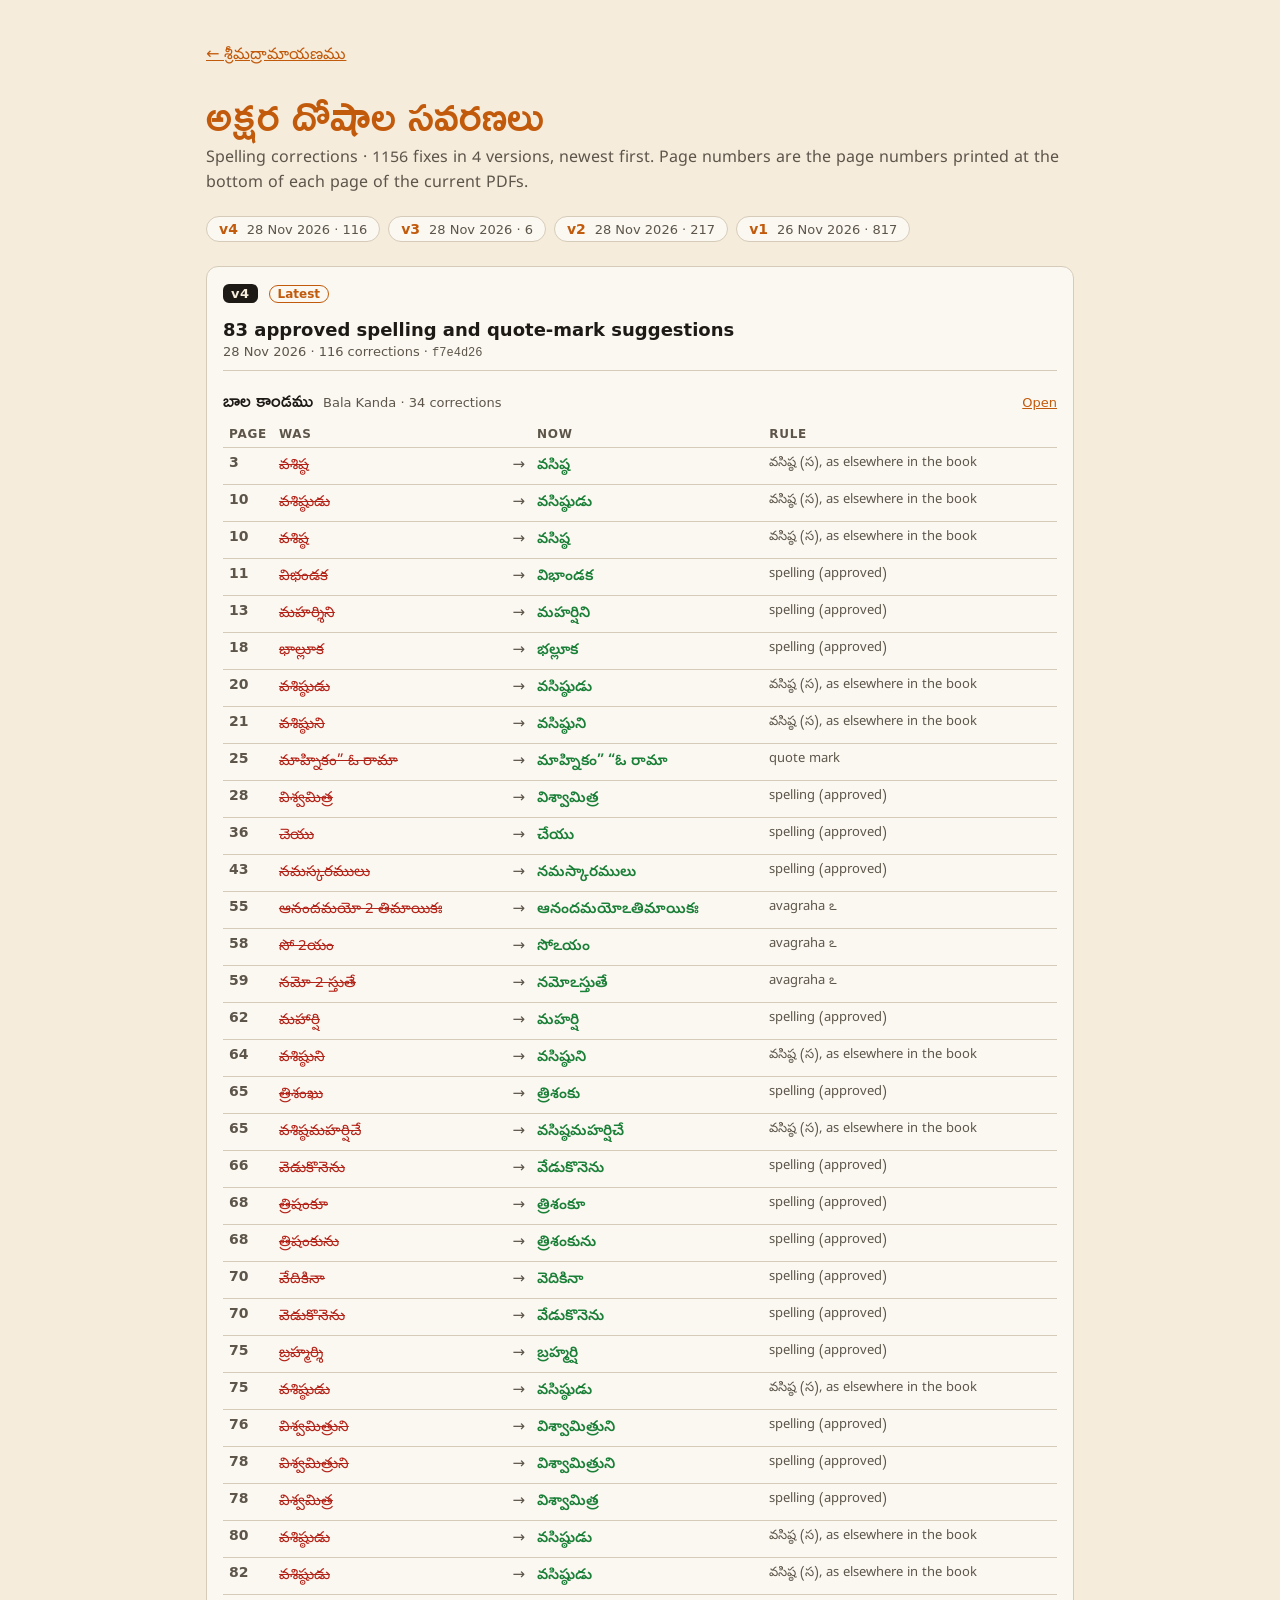
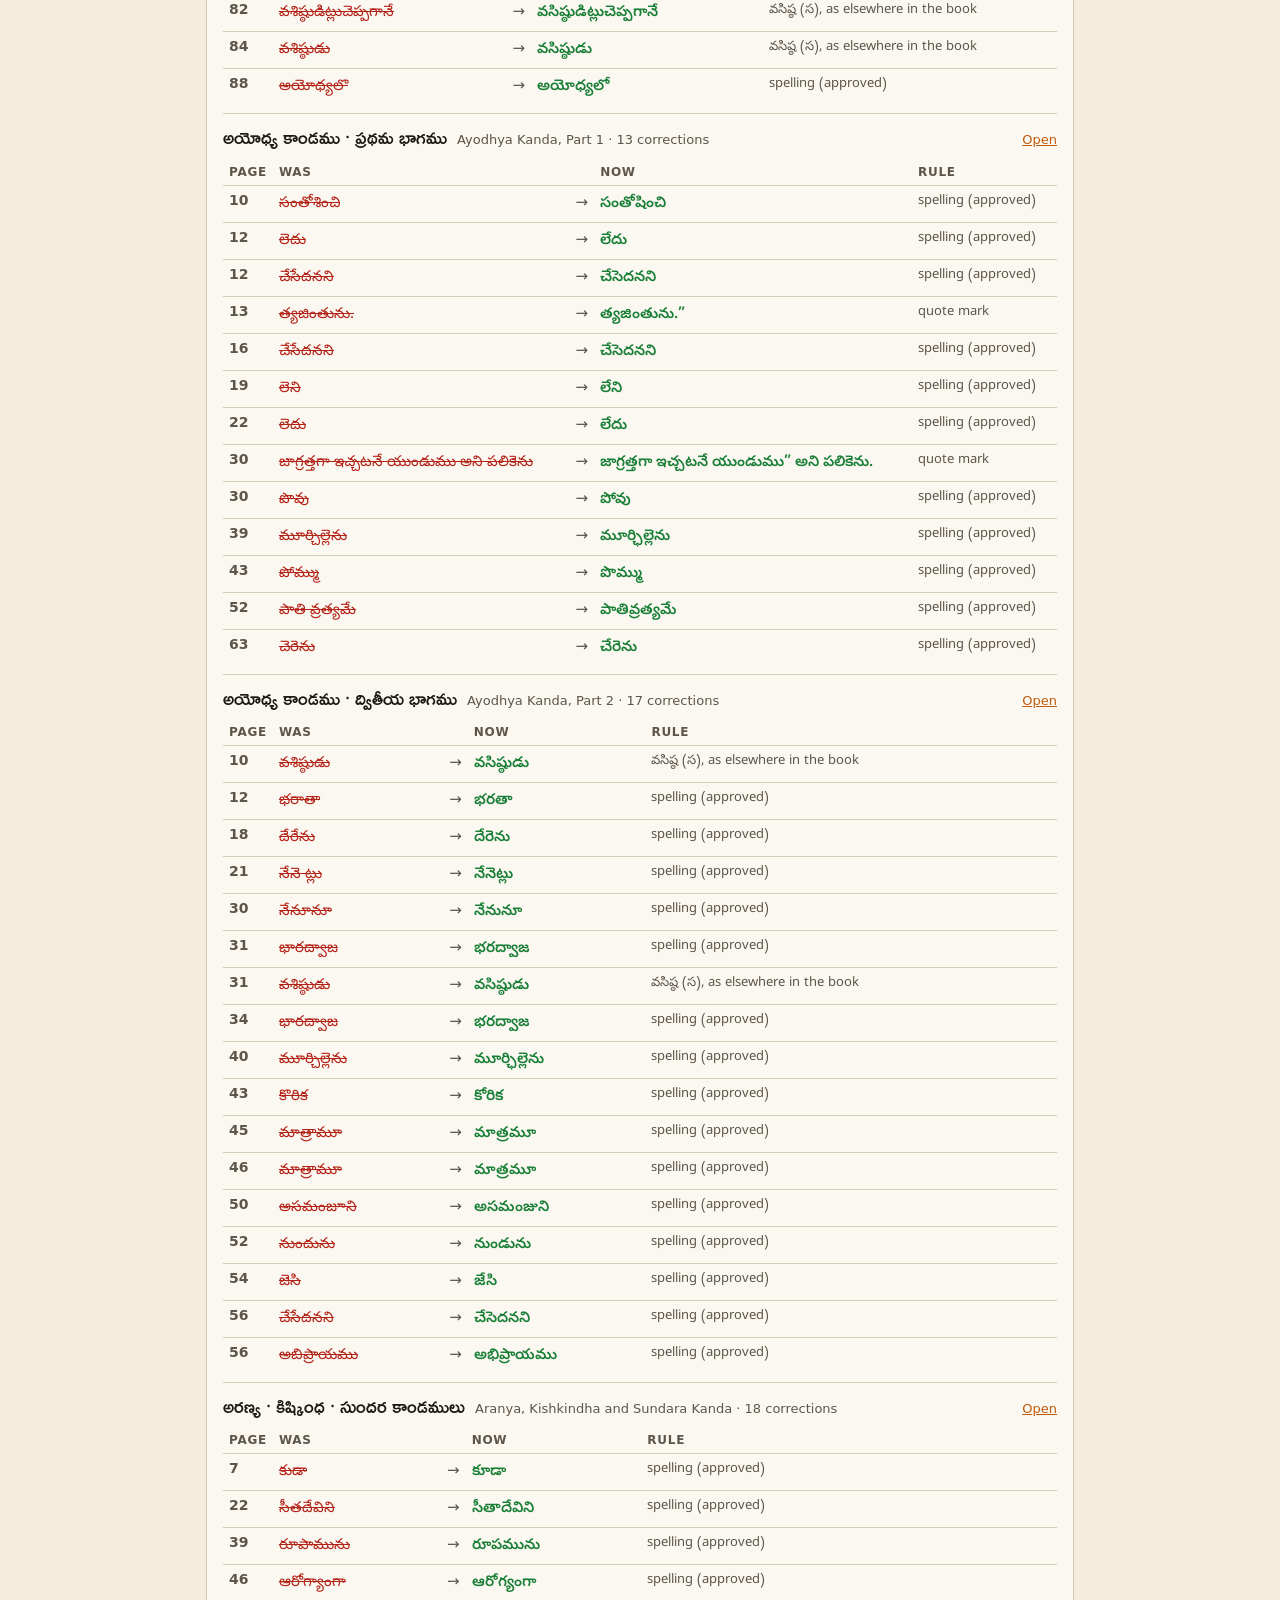
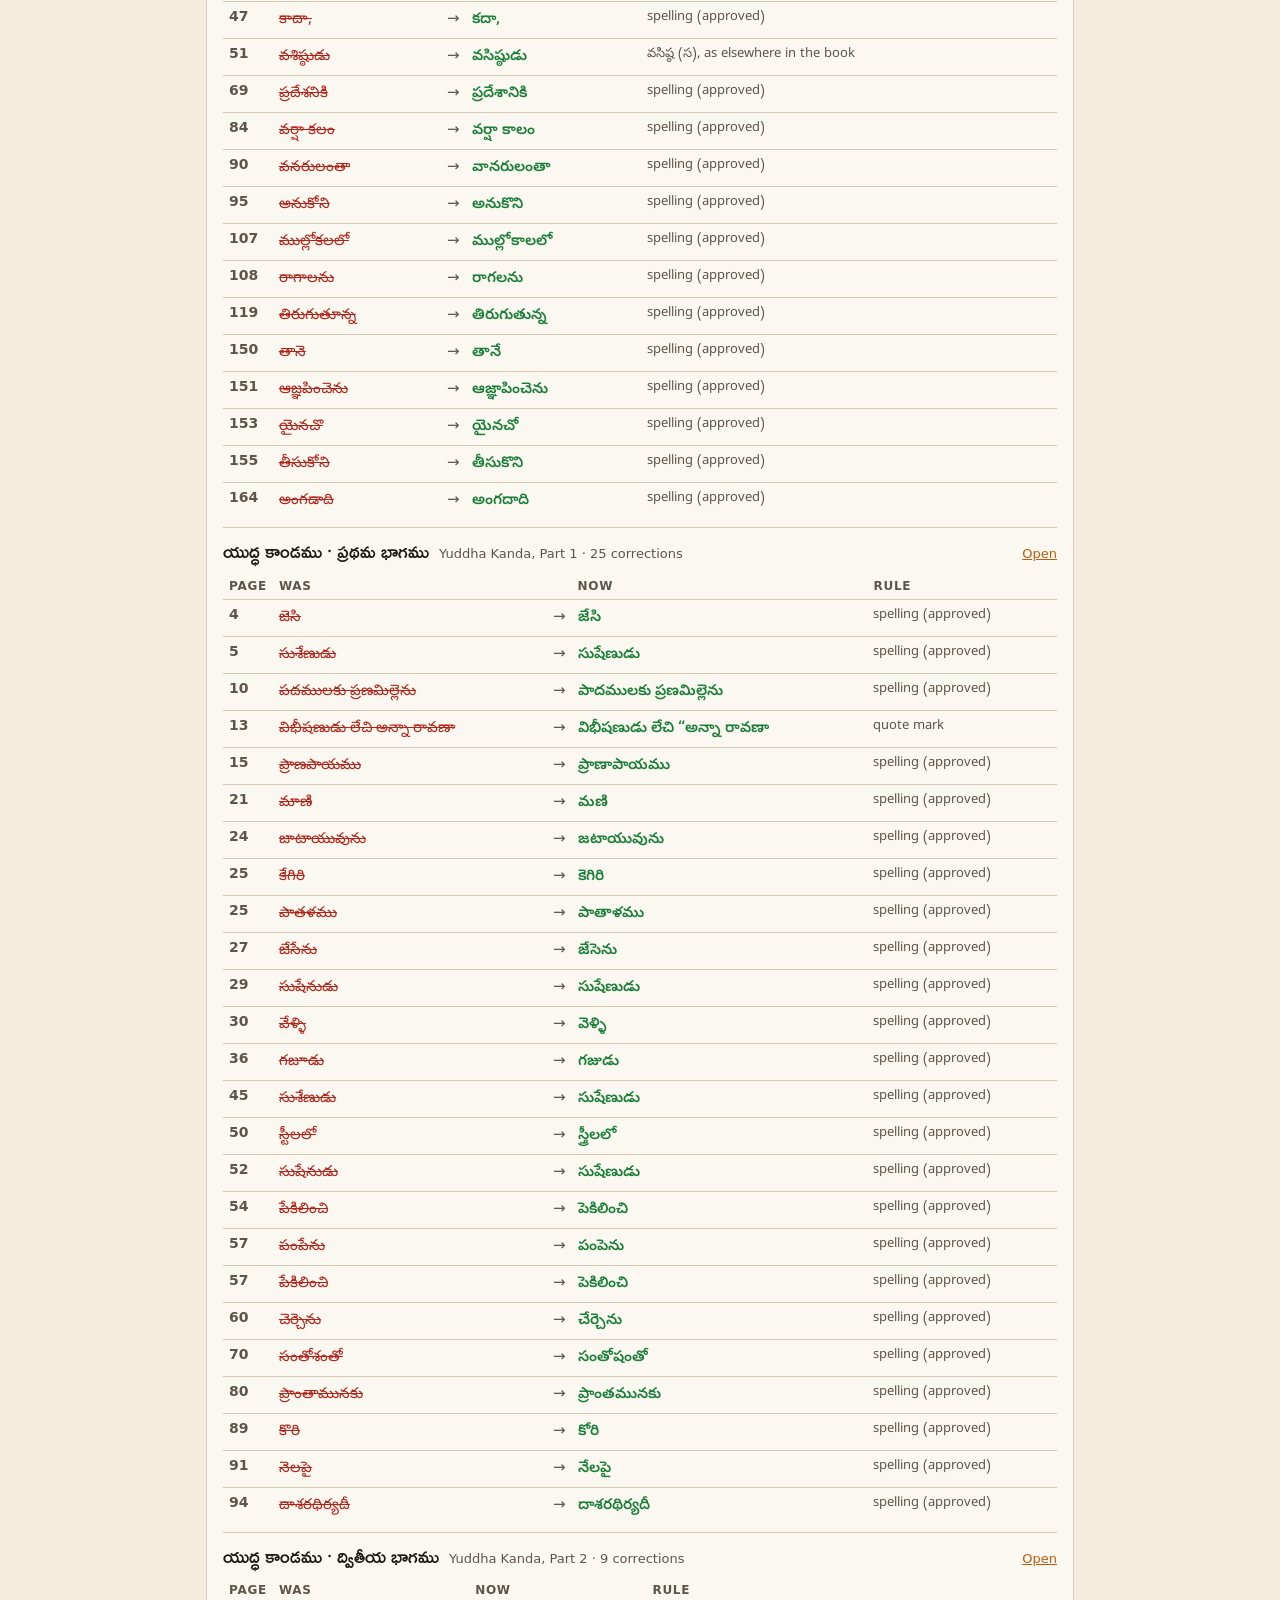
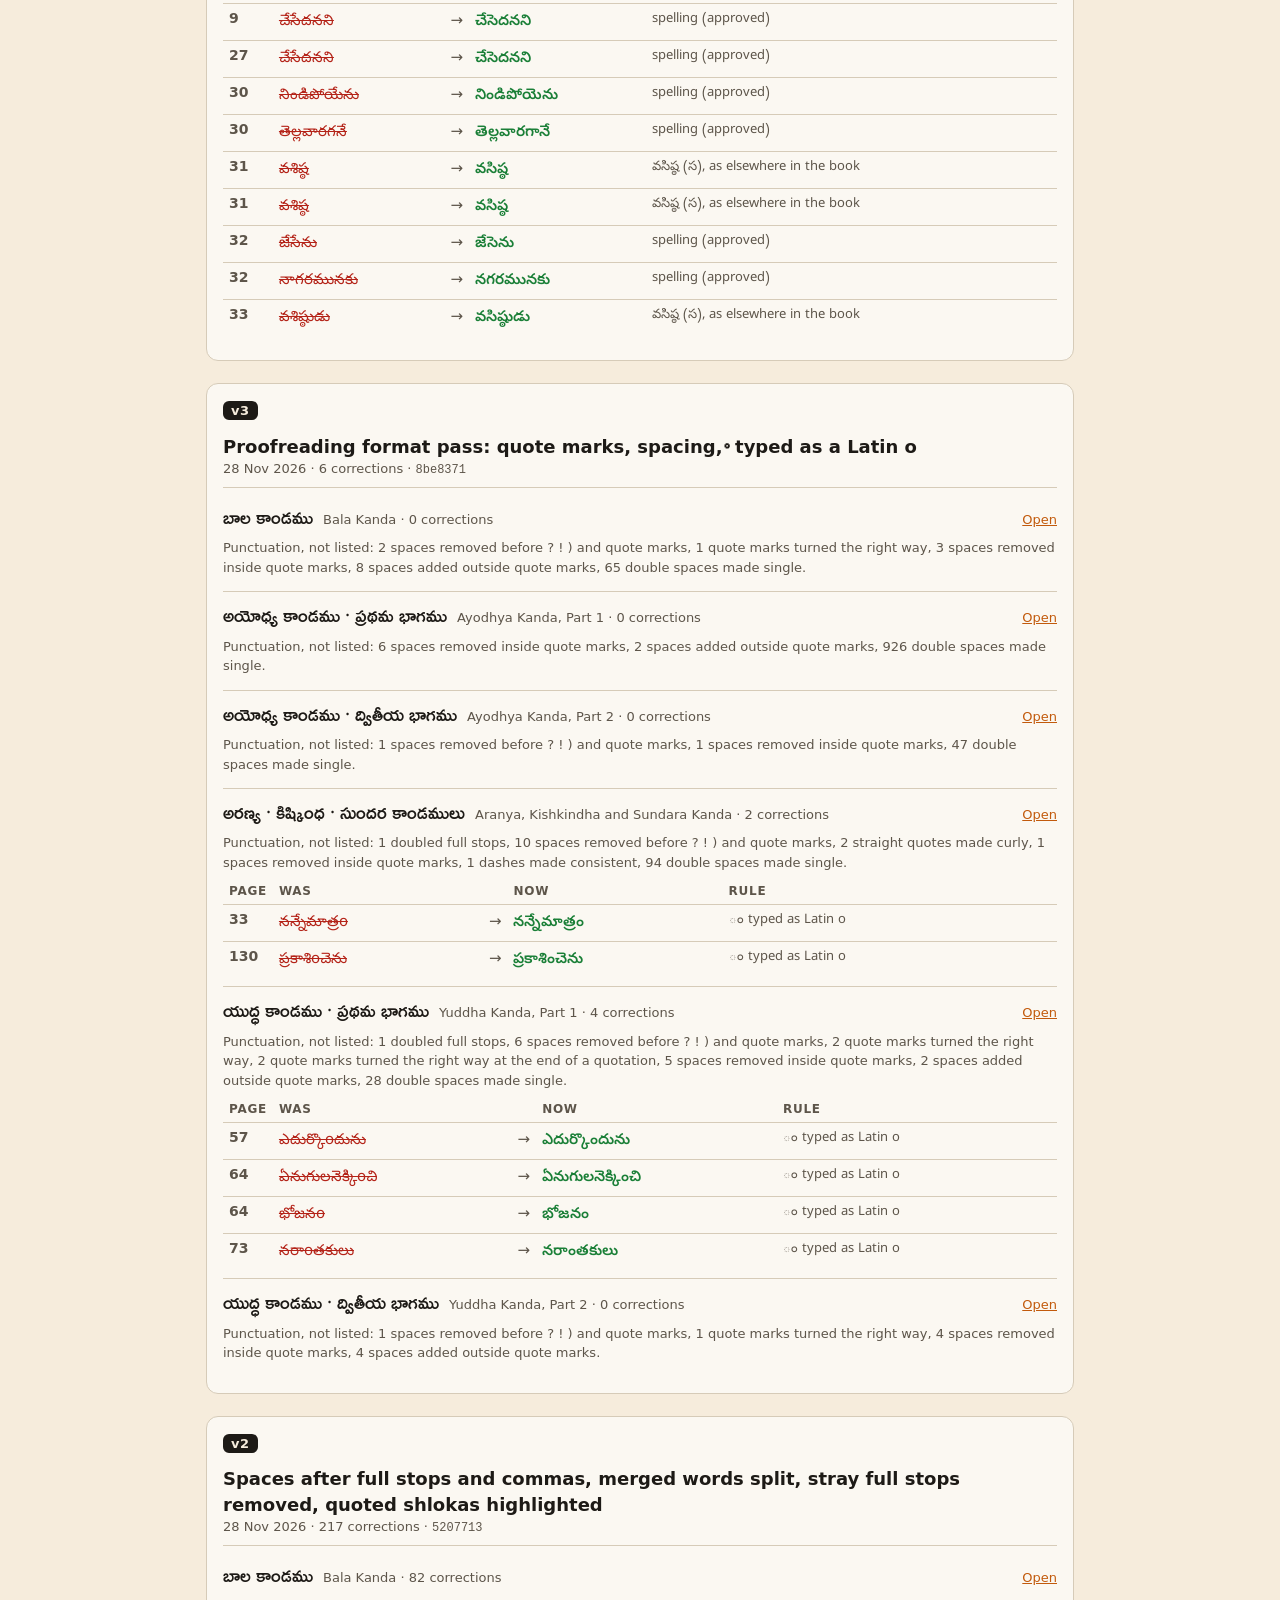
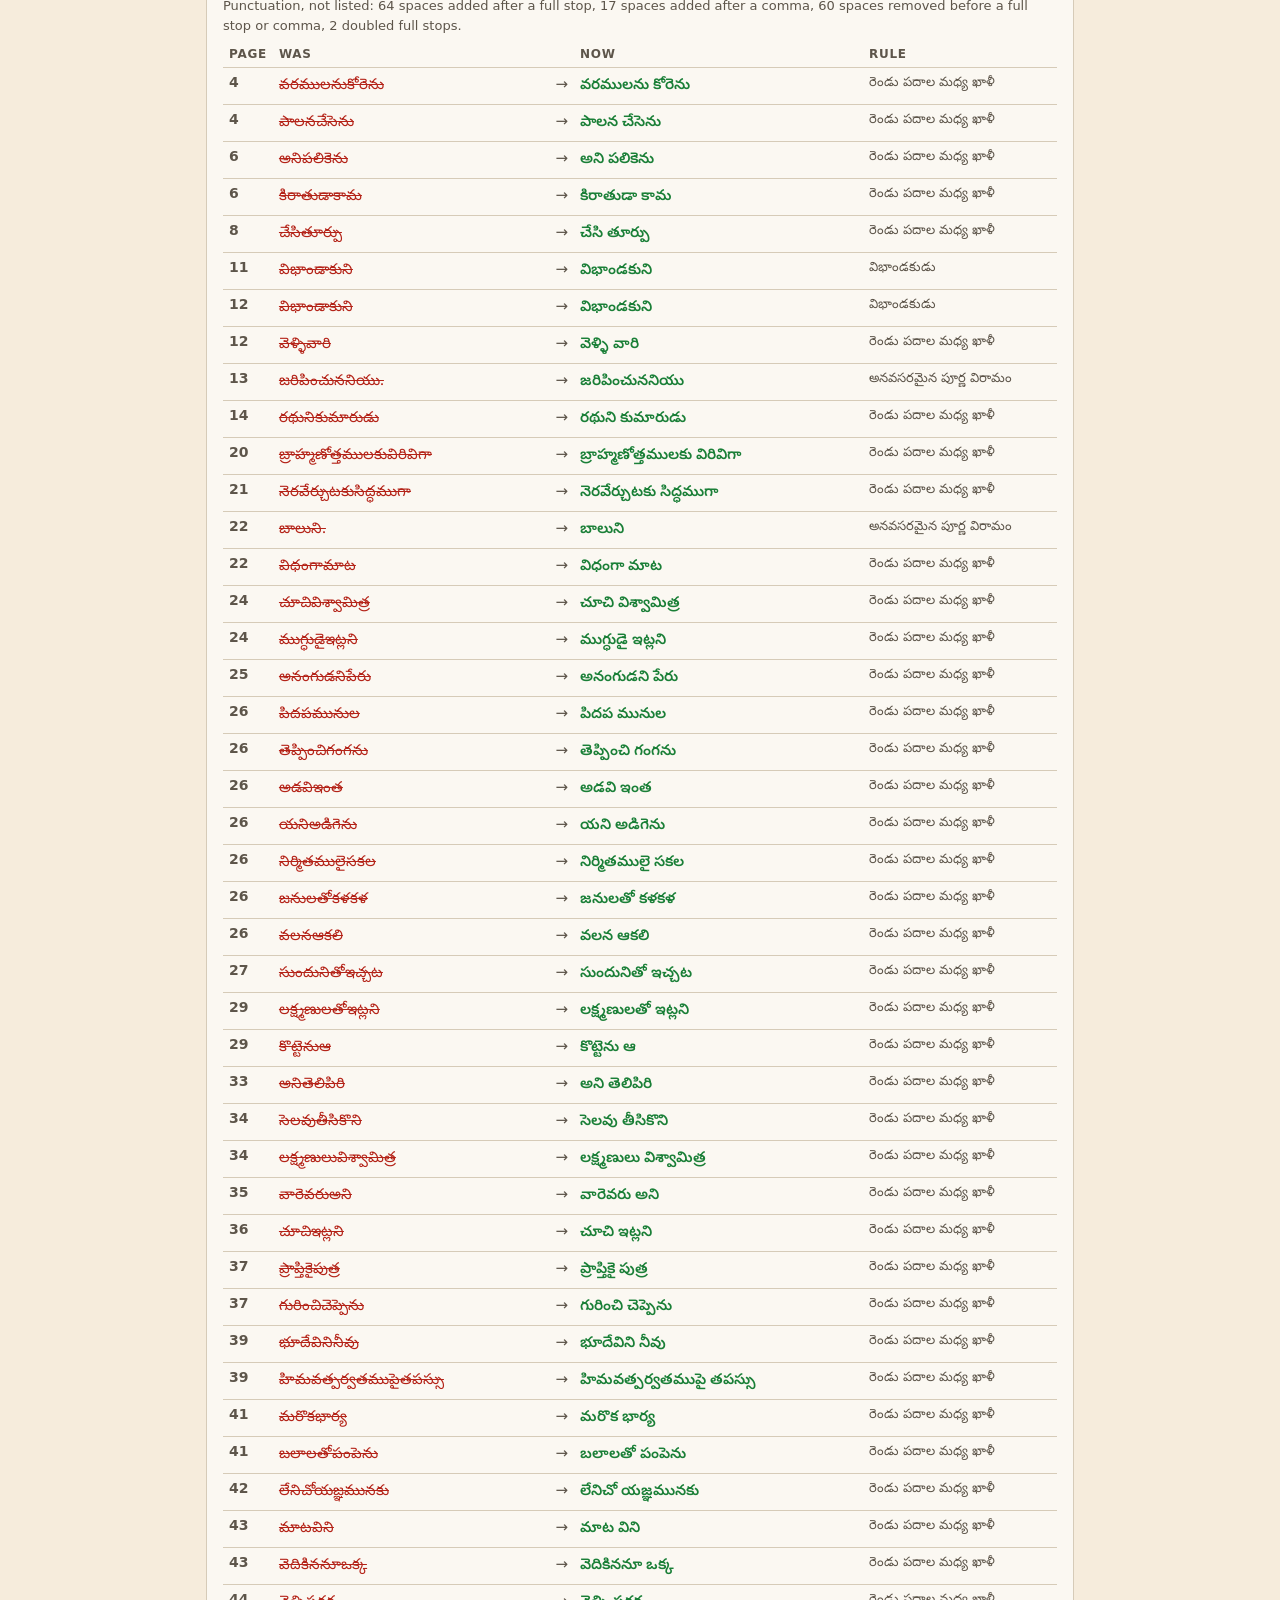
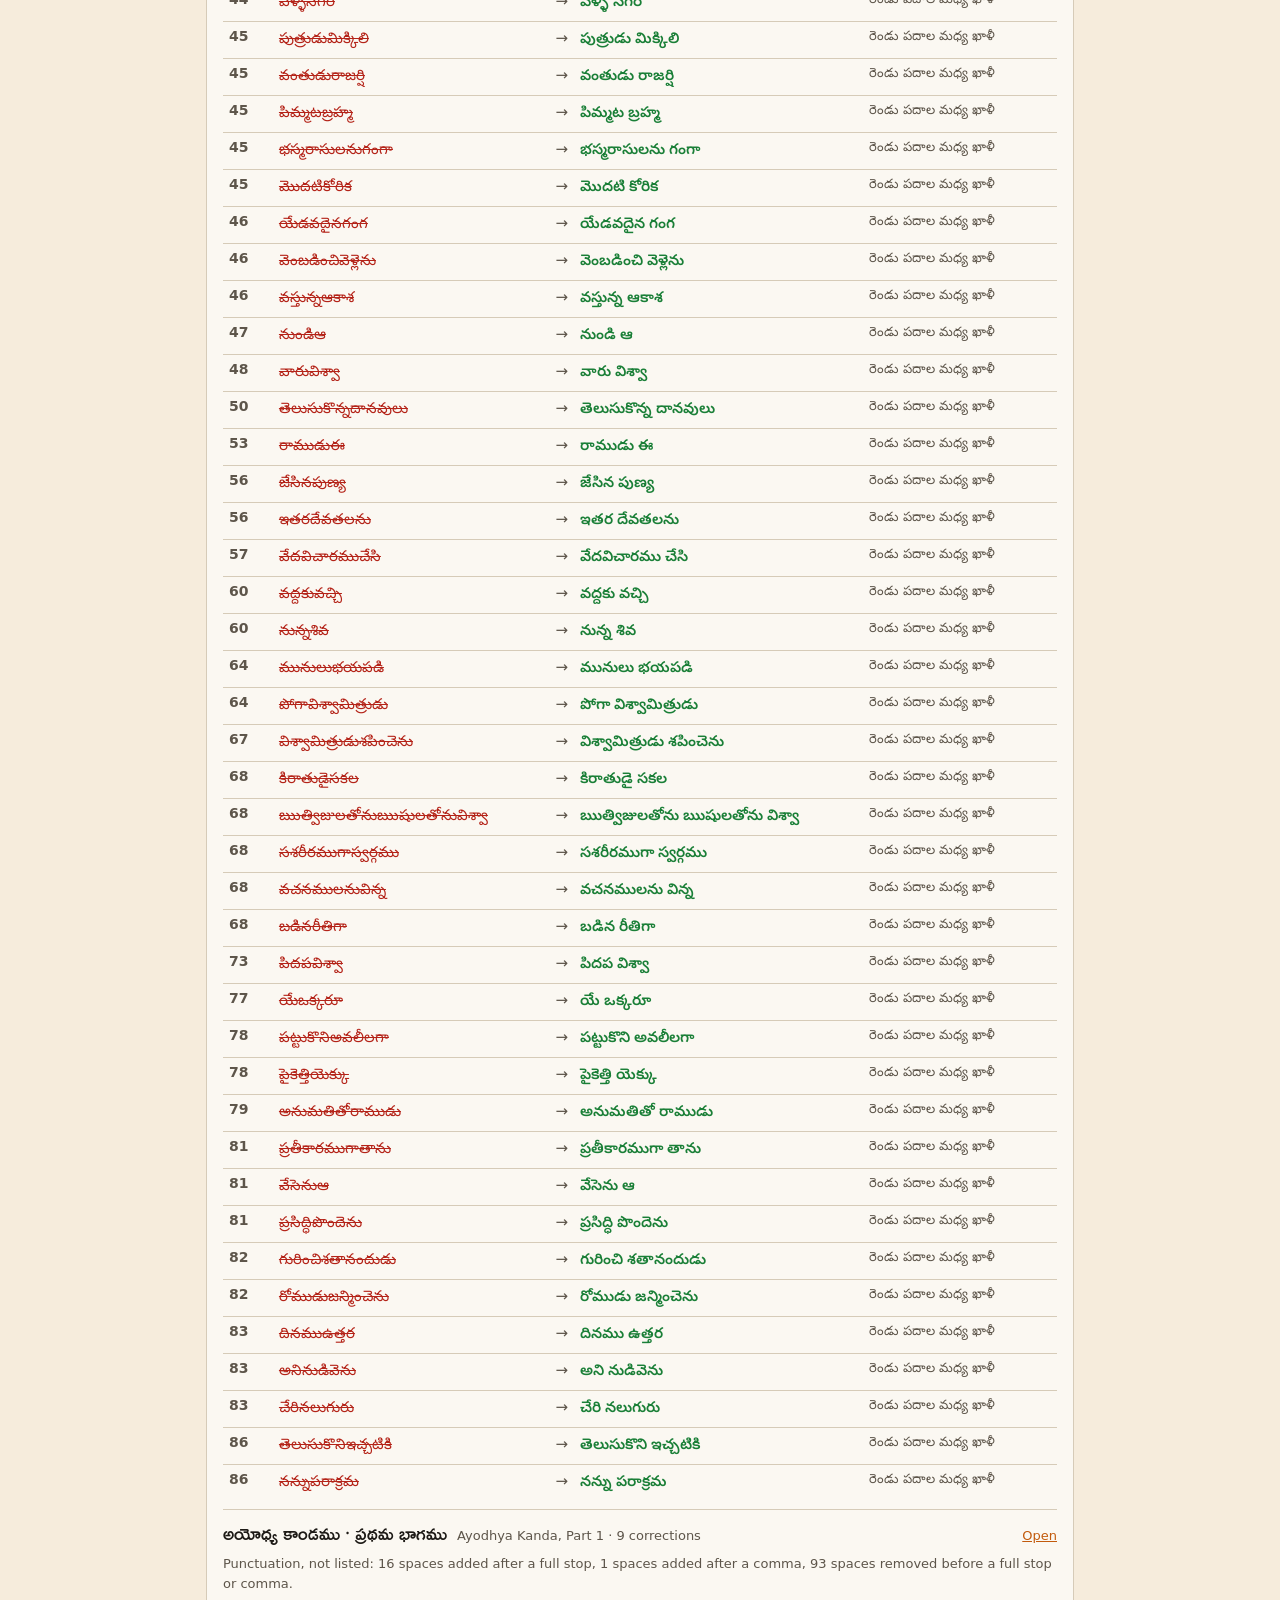
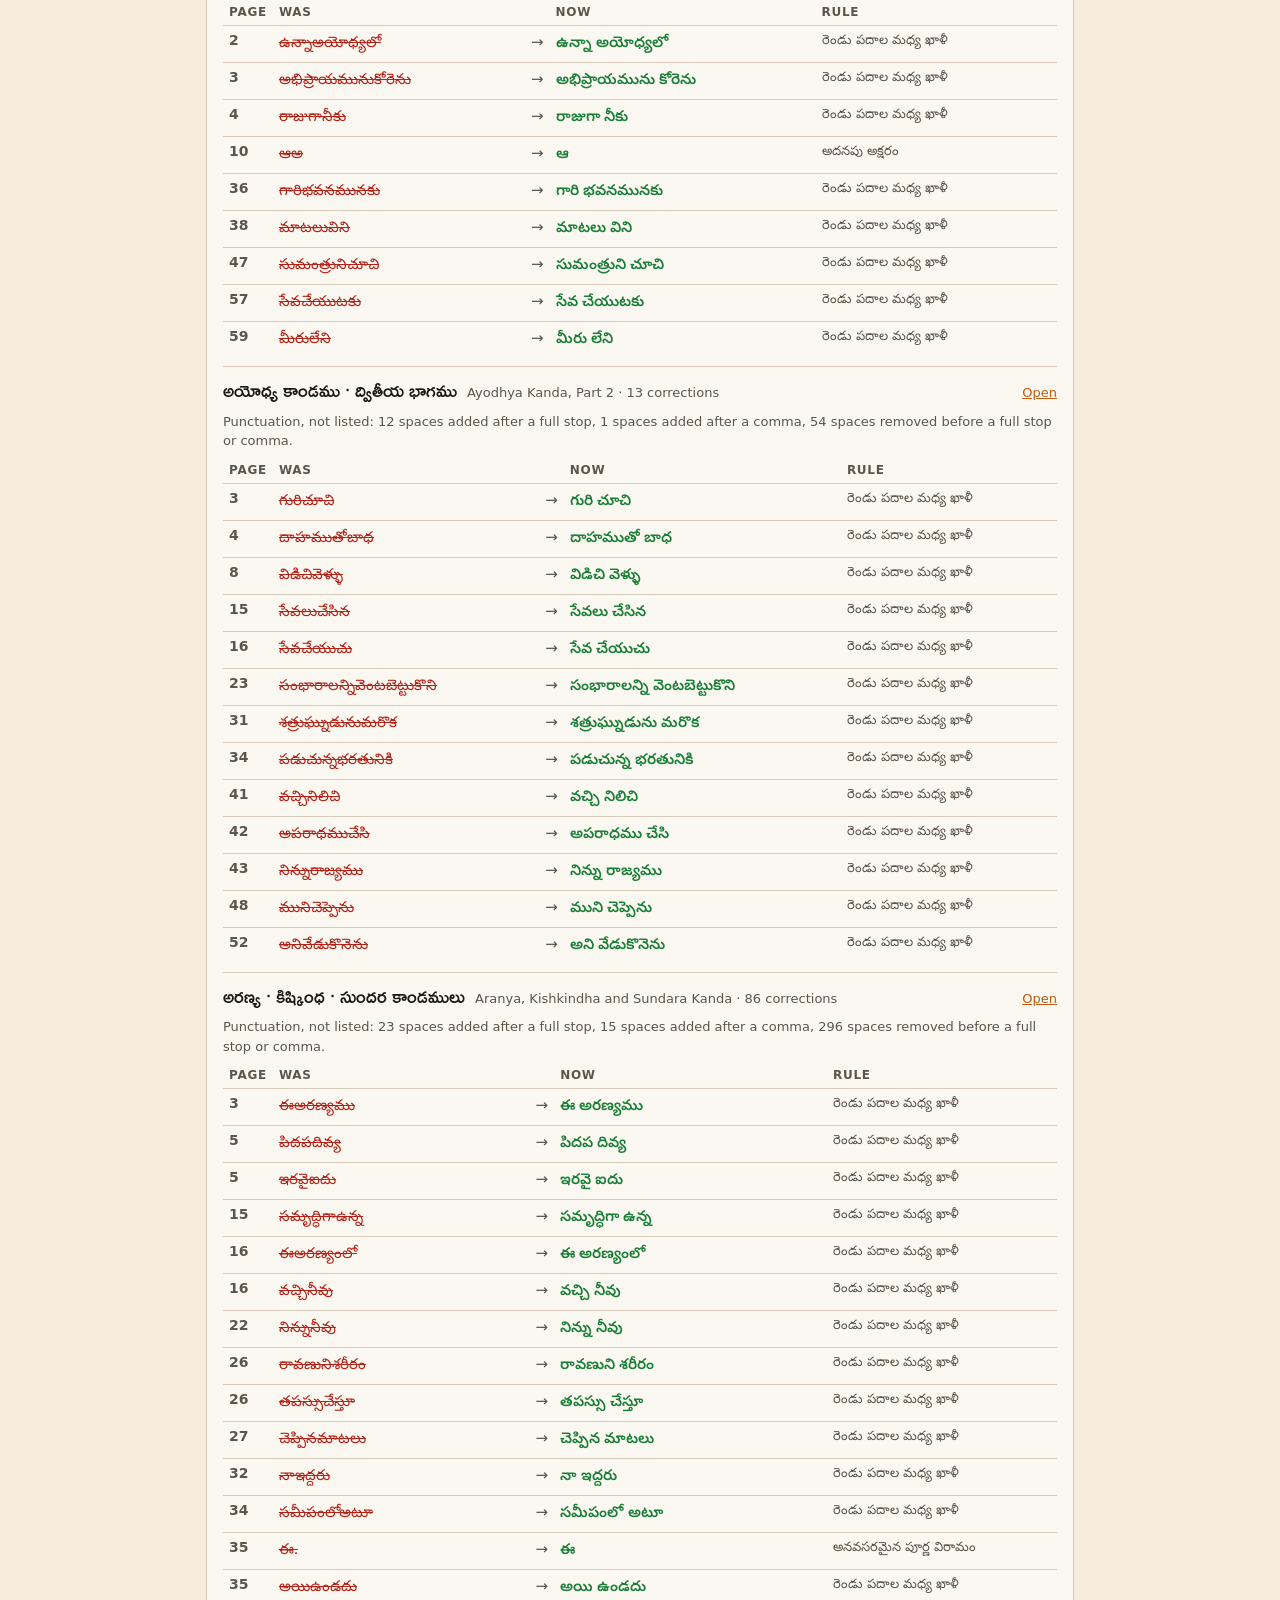
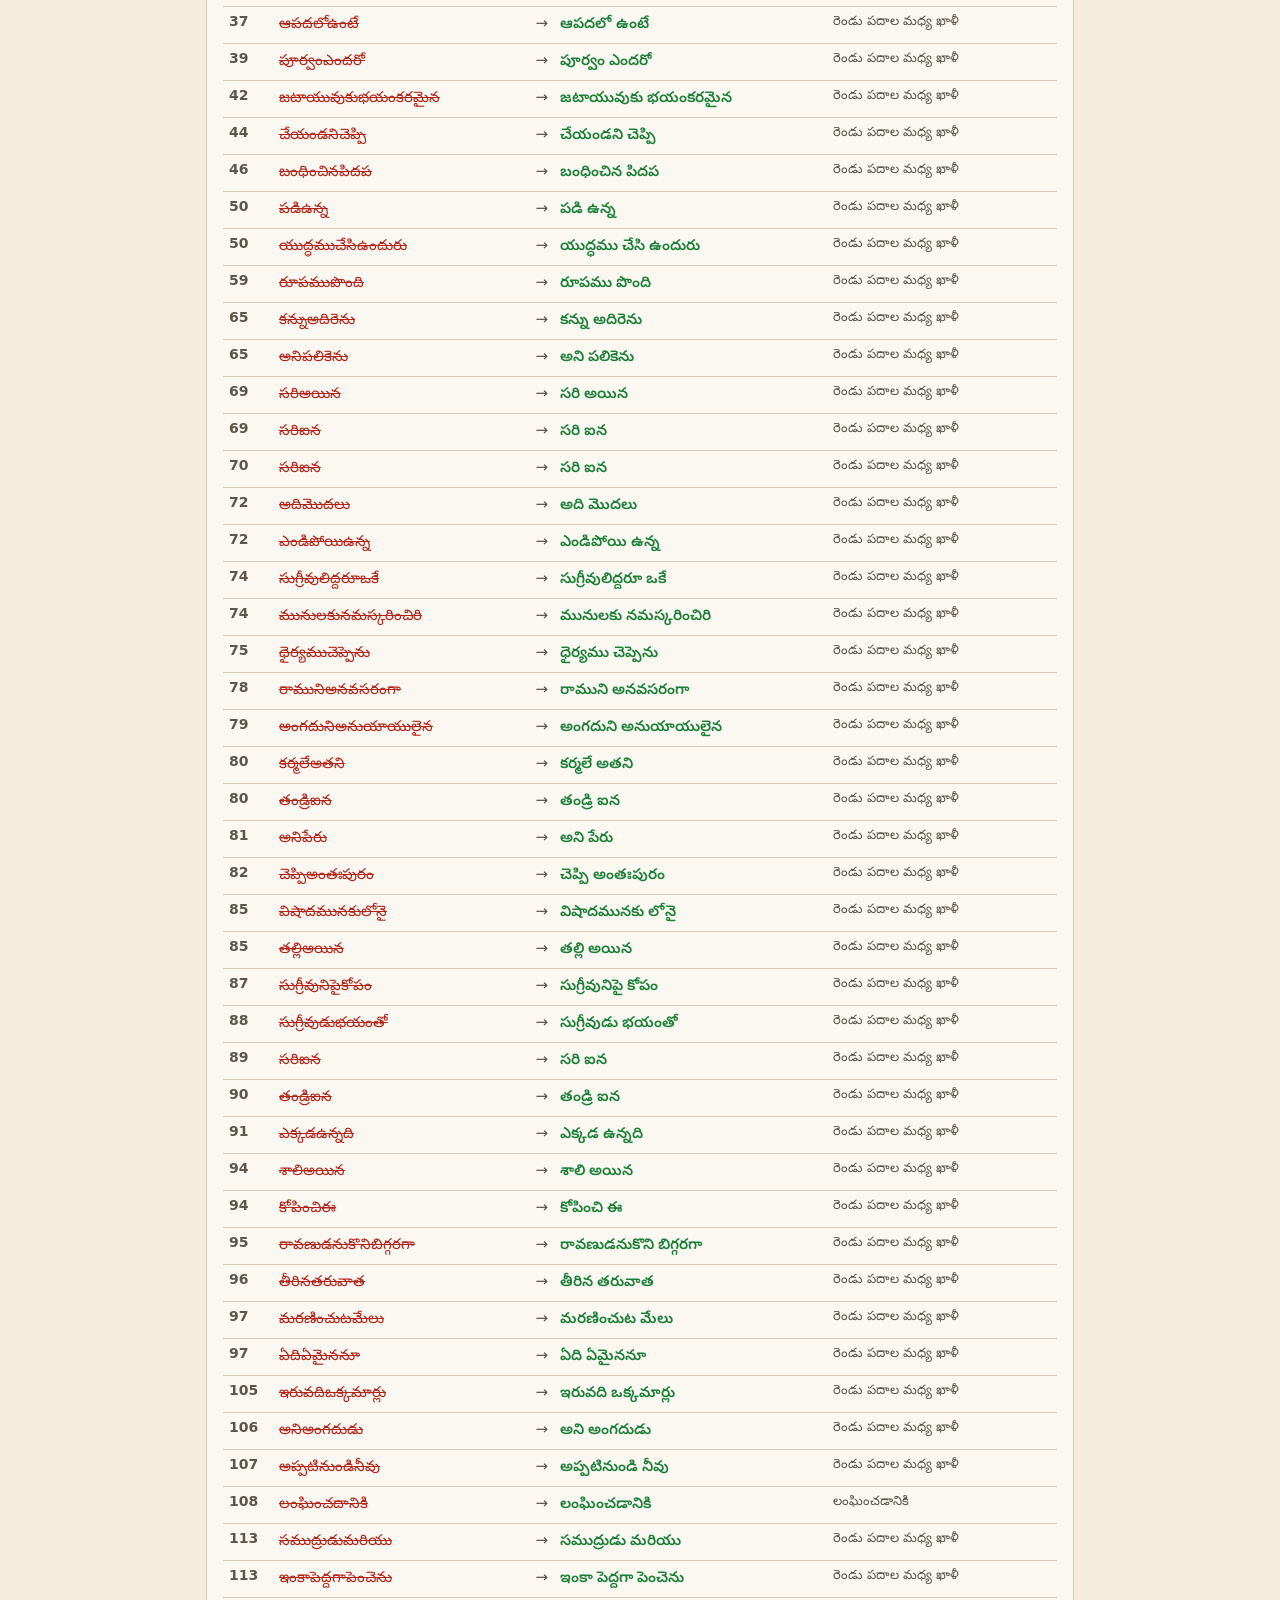
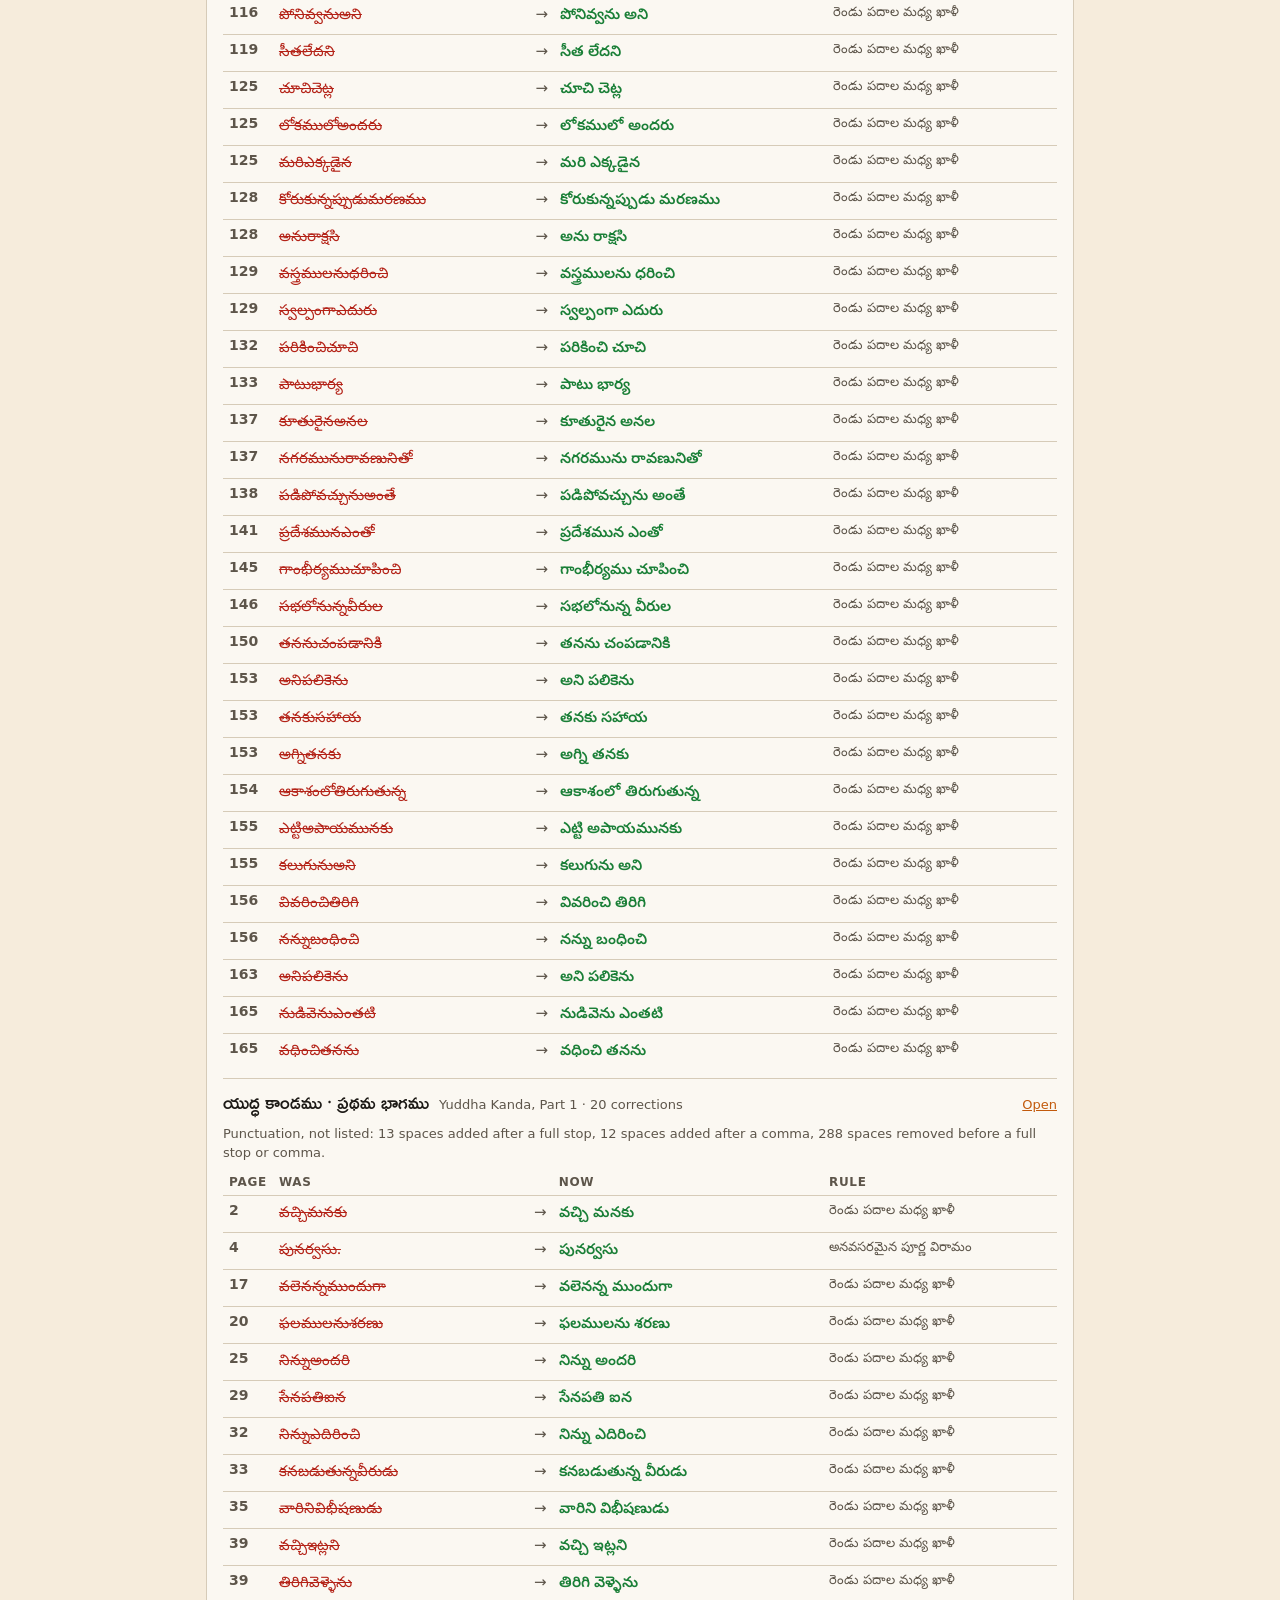
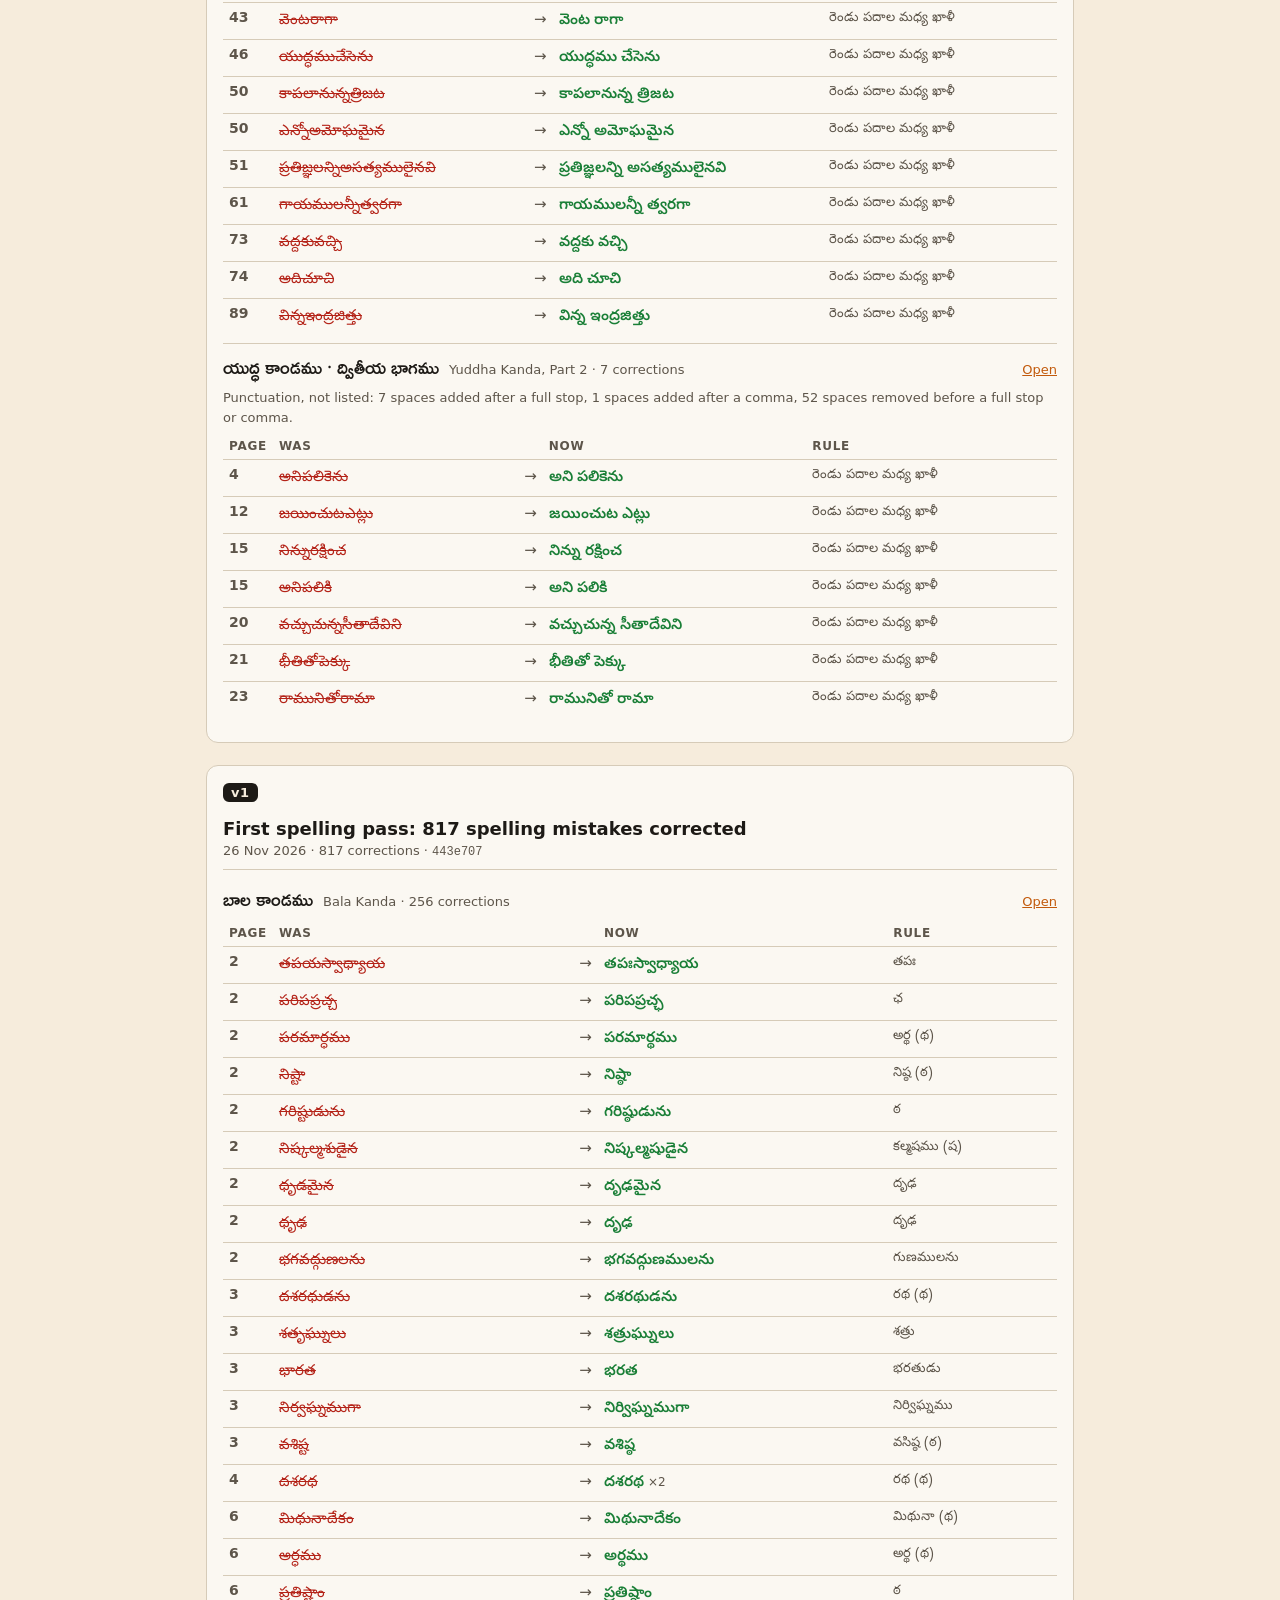
==== commit deb7b182: "Corrections page: group fixes by version (v1-v4), newest first Co-Authored-By: Claude Opus 5.5 <nore" ====
--- a/corrections/index.html
+++ b/corrections/index.html
@@ -13,32 +13,455 @@
 h1 { font-family:Ramabhadra,"Noto Sans Telugu",sans-serif; font-weight:400; color:var(--accent); font-size:clamp(28px,7vw,44px); margin:8px 0 4px; line-height:1.3; }
 .lede { color:var(--ink2); margin:0 0 18px; }
 .toc { list-style:none; padding:0; margin:0 0 24px; display:flex; flex-wrap:wrap; gap:8px; }
-.toc li { background:var(--card); border:1px solid var(--rule); border-radius:999px; padding:4px 12px; }
-.toc a { text-decoration:none; } .n { color:var(--ink2); font-size:13px; margin-left:4px; }
-section { background:var(--card); border:1px solid var(--rule); border-radius:12px; padding:16px; margin:0 0 22px; }
-h2 { font-family:Ramabhadra,"Noto Sans Telugu",sans-serif; font-weight:400; margin:0; font-size:22px; line-height:1.4; }
-h2 .en { display:block; font-family:system-ui,sans-serif; font-size:13px; color:var(--ink2); }
-.open { margin:4px 0 10px; font-size:14px; }
-table { width:100%; border-collapse:collapse; font-size:15px; }
-th { text-align:left; font:600 12px system-ui,sans-serif; color:var(--ink2); text-transform:uppercase; letter-spacing:.06em; border-bottom:1px solid var(--rule); padding:6px 6px; }
+.toc li { background:var(--card); border:1px solid var(--rule); border-radius:999px; padding:4px 12px; font:600 14px system-ui,sans-serif; }
+.toc a { text-decoration:none; } .n { color:var(--ink2); font-weight:400; font-size:13px; margin-left:4px; }
+.ver { background:var(--card); border:1px solid var(--rule); border-radius:12px; padding:16px; margin:0 0 22px; scroll-margin-top:12px; }
+.vh { border-bottom:1px solid var(--rule); padding-bottom:10px; margin-bottom:6px; }
+.vid { font:700 13px system-ui,sans-serif; letter-spacing:.04em; background:var(--ink); color:var(--paper); border-radius:6px; padding:2px 8px; }
+.latest { font:600 12px system-ui,sans-serif; color:var(--accent); border:1px solid var(--accent); border-radius:99px; padding:1px 8px; margin-left:6px; }
+h2 { font-family:system-ui,sans-serif; font-weight:600; margin:8px 0 2px; font-size:18px; line-height:1.4; }
+.vm { margin:0; color:var(--ink2); font:13px system-ui,sans-serif; }
+code { font:12px ui-monospace,Consolas,monospace; }
+.part { border-top:1px solid var(--rule); padding:8px 0; }
+.vh + .part { border-top:0; }
+.part summary { cursor:pointer; display:flex; flex-wrap:wrap; align-items:baseline; gap:4px 10px; }
+.pt { font-family:Ramabhadra,"Noto Sans Telugu",sans-serif; font-size:19px; }
+.part .en { font:13px system-ui,sans-serif; color:var(--ink2); }
+.part .open { font:13px system-ui,sans-serif; margin-left:auto; }
+table { width:100%; border-collapse:collapse; font-size:15px; margin-top:6px; }
+th { text-align:left; font:600 12px system-ui,sans-serif; color:var(--ink2); text-transform:uppercase; letter-spacing:.06em; border-bottom:1px solid var(--rule); padding:6px; }
 td { padding:6px; border-bottom:1px solid var(--rule); vertical-align:top; }
 tr:last-child td { border-bottom:0; }
-.pg { font:600 14px system-ui,sans-serif; color:var(--ink2); width:3.2em; }
+.pg { font:600 14px system-ui,sans-serif; color:var(--ink2); width:3.2em; font-variant-numeric:tabular-nums; }
 .old { color:var(--old); text-decoration:line-through; text-decoration-thickness:1px; }
 .new { color:var(--new); font-weight:600; }
 .arrow { color:var(--ink2); width:1.2em; }
 .why { color:var(--ink2); font-size:13px; }
-.punct { color:var(--ink2); font:13px/1.5 system-ui,sans-serif; margin:0 0 10px; }
+.punct { color:var(--ink2); font:13px/1.5 system-ui,sans-serif; margin:6px 0; }
 .x { font:500 12px system-ui,sans-serif; color:var(--ink2); }
 @media (max-width:560px) { .why { display:none; } th:last-child { display:none; } }
 </style></head><body><div class="wrap">
 <p><a href="../">← శ్రీమద్రామాయణము</a></p>
 <h1>అక్షర దోషాల సవరణలు</h1>
-<p class="lede">Spelling corrections · 1156 fixes across 6 parts. Page numbers are the page numbers printed at the bottom of each PDF page.</p>
-<ul class="toc"><li><a href="#01-bala-kanda">బాల కాండము</a> <span class="n">372</span></li><li><a href="#02-ayodhya-kanda-part-1">అయోధ్య కాండము · ప్రథమ భాగము</a> <span class="n">200</span></li><li><a href="#03-ayodhya-kanda-part-2">అయోధ్య కాండము · ద్వితీయ భాగము</a> <span class="n">170</span></li><li><a href="#04-aranya-kishkindha-sundara-kanda">అరణ్య · కిష్కింధ · సుందర కాండములు</a> <span class="n">191</span></li><li><a href="#05-yuddha-kanda-part-1">యుద్ధ కాండము · ప్రథమ భాగము</a> <span class="n">147</span></li><li><a href="#06-yuddha-kanda-part-2">యుద్ధ కాండము · ద్వితీయ భాగము</a> <span class="n">76</span></li></ul>
-<section id="01-bala-kanda"><h2>బాల కాండము <span class="en">Bala Kanda · 372 corrections</span></h2>
-<p class="open"><a href="../#read=data/01-bala-kanda.pdf">Open this part</a> · <a href="../data/01-bala-kanda.pdf">PDF</a></p>
-<p class="punct">Punctuation, not listed below: 64 spaces added after a full stop, 17 spaces added after a comma, 60 spaces removed before a full stop or comma, 2 doubled full stops, 2 spaces removed before ? ! ) and quote marks, 1 quote marks turned the right way, 3 spaces removed inside quote marks, 8 spaces added outside quote marks, 65 double spaces made single.</p>
+<p class="lede">Spelling corrections · 1156 fixes in 4 versions, newest first. Page numbers are the page numbers printed at the bottom of each page of the current PDFs.</p>
+<ul class="toc"><li><a href="#v4">v4</a> <span class="n">28 Nov 2026 · 116</span></li><li><a href="#v3">v3</a> <span class="n">28 Nov 2026 · 6</span></li><li><a href="#v2">v2</a> <span class="n">28 Nov 2026 · 217</span></li><li><a href="#v1">v1</a> <span class="n">26 Nov 2026 · 817</span></li></ul>
+<section id="v4" class="ver"><header class="vh"><span class="vid">v4</span> <span class="latest">Latest</span>
+<h2>83 approved spelling and quote-mark suggestions</h2><p class="vm">28 Nov 2026 · 116 corrections · <code>f7e4d26</code></p></header>
+<details class="part" open><summary><span class="pt">బాల కాండము</span> <span class="en">Bala Kanda · 34 corrections</span> <a class="open" href="../#read=data/01-bala-kanda.pdf">Open</a></summary>
+
+<table><thead><tr><th>Page</th><th>Was</th><th></th><th>Now</th><th>Rule</th></tr></thead><tbody>
+<tr><td class="pg">3</td><td class="old">వశిష్ఠ</td><td class="arrow">→</td><td class="new">వసిష్ఠ</td><td class="why">వసిష్ఠ (స), as elsewhere in the book</td></tr>
+<tr><td class="pg">10</td><td class="old">వశిష్ఠుడు</td><td class="arrow">→</td><td class="new">వసిష్ఠుడు</td><td class="why">వసిష్ఠ (స), as elsewhere in the book</td></tr>
+<tr><td class="pg">10</td><td class="old">వశిష్ఠ</td><td class="arrow">→</td><td class="new">వసిష్ఠ</td><td class="why">వసిష్ఠ (స), as elsewhere in the book</td></tr>
+<tr><td class="pg">11</td><td class="old">విభండక</td><td class="arrow">→</td><td class="new">విభాండక</td><td class="why">spelling (approved)</td></tr>
+<tr><td class="pg">13</td><td class="old">మహర్శిని</td><td class="arrow">→</td><td class="new">మహర్షిని</td><td class="why">spelling (approved)</td></tr>
+<tr><td class="pg">18</td><td class="old">భాల్లూక</td><td class="arrow">→</td><td class="new">భల్లూక</td><td class="why">spelling (approved)</td></tr>
+<tr><td class="pg">20</td><td class="old">వశిష్ఠుడు</td><td class="arrow">→</td><td class="new">వసిష్ఠుడు</td><td class="why">వసిష్ఠ (స), as elsewhere in the book</td></tr>
+<tr><td class="pg">21</td><td class="old">వశిష్ఠుని</td><td class="arrow">→</td><td class="new">వసిష్ఠుని</td><td class="why">వసిష్ఠ (స), as elsewhere in the book</td></tr>
+<tr><td class="pg">25</td><td class="old">మాహ్నికం” ఓ రామా</td><td class="arrow">→</td><td class="new">మాహ్నికం” “ఓ రామా</td><td class="why">quote mark</td></tr>
+<tr><td class="pg">28</td><td class="old">విశ్వమిత్ర</td><td class="arrow">→</td><td class="new">విశ్వామిత్ర</td><td class="why">spelling (approved)</td></tr>
+<tr><td class="pg">36</td><td class="old">చెయు</td><td class="arrow">→</td><td class="new">చేయు</td><td class="why">spelling (approved)</td></tr>
+<tr><td class="pg">43</td><td class="old">నమస్కరములు</td><td class="arrow">→</td><td class="new">నమస్కారములు</td><td class="why">spelling (approved)</td></tr>
+<tr><td class="pg">55</td><td class="old">ఆనందమయో 2 తిమాయికః</td><td class="arrow">→</td><td class="new">ఆనందమయోఽతిమాయికః</td><td class="why">avagraha ఽ</td></tr>
+<tr><td class="pg">58</td><td class="old">సో 2యం</td><td class="arrow">→</td><td class="new">సోఽయం</td><td class="why">avagraha ఽ</td></tr>
+<tr><td class="pg">59</td><td class="old">నమో 2 స్తుతే</td><td class="arrow">→</td><td class="new">నమోఽస్తుతే</td><td class="why">avagraha ఽ</td></tr>
+<tr><td class="pg">62</td><td class="old">మహార్షి</td><td class="arrow">→</td><td class="new">మహర్షి</td><td class="why">spelling (approved)</td></tr>
+<tr><td class="pg">64</td><td class="old">వశిష్ఠుని</td><td class="arrow">→</td><td class="new">వసిష్ఠుని</td><td class="why">వసిష్ఠ (స), as elsewhere in the book</td></tr>
+<tr><td class="pg">65</td><td class="old">త్రిశంఖు</td><td class="arrow">→</td><td class="new">త్రిశంకు</td><td class="why">spelling (approved)</td></tr>
+<tr><td class="pg">65</td><td class="old">వశిష్ఠమహర్షిచే</td><td class="arrow">→</td><td class="new">వసిష్ఠమహర్షిచే</td><td class="why">వసిష్ఠ (స), as elsewhere in the book</td></tr>
+<tr><td class="pg">66</td><td class="old">వెడుకొనెను</td><td class="arrow">→</td><td class="new">వేడుకొనెను</td><td class="why">spelling (approved)</td></tr>
+<tr><td class="pg">68</td><td class="old">త్రిషంకూ</td><td class="arrow">→</td><td class="new">త్రిశంకూ</td><td class="why">spelling (approved)</td></tr>
+<tr><td class="pg">68</td><td class="old">త్రిషంకును</td><td class="arrow">→</td><td class="new">త్రిశంకును</td><td class="why">spelling (approved)</td></tr>
+<tr><td class="pg">70</td><td class="old">వేదికినా</td><td class="arrow">→</td><td class="new">వెదికినా</td><td class="why">spelling (approved)</td></tr>
+<tr><td class="pg">70</td><td class="old">వెడుకొనెను</td><td class="arrow">→</td><td class="new">వేడుకొనెను</td><td class="why">spelling (approved)</td></tr>
+<tr><td class="pg">75</td><td class="old">బ్రహ్మర్శి</td><td class="arrow">→</td><td class="new">బ్రహ్మర్షి</td><td class="why">spelling (approved)</td></tr>
+<tr><td class="pg">75</td><td class="old">వశిష్ఠుడు</td><td class="arrow">→</td><td class="new">వసిష్ఠుడు</td><td class="why">వసిష్ఠ (స), as elsewhere in the book</td></tr>
+<tr><td class="pg">76</td><td class="old">విశ్వమిత్రుని</td><td class="arrow">→</td><td class="new">విశ్వామిత్రుని</td><td class="why">spelling (approved)</td></tr>
+<tr><td class="pg">78</td><td class="old">విశ్వమిత్రుని</td><td class="arrow">→</td><td class="new">విశ్వామిత్రుని</td><td class="why">spelling (approved)</td></tr>
+<tr><td class="pg">78</td><td class="old">విశ్వమిత్ర</td><td class="arrow">→</td><td class="new">విశ్వామిత్ర</td><td class="why">spelling (approved)</td></tr>
+<tr><td class="pg">80</td><td class="old">వశిష్ఠుడు</td><td class="arrow">→</td><td class="new">వసిష్ఠుడు</td><td class="why">వసిష్ఠ (స), as elsewhere in the book</td></tr>
+<tr><td class="pg">82</td><td class="old">వశిష్ఠుడు</td><td class="arrow">→</td><td class="new">వసిష్ఠుడు</td><td class="why">వసిష్ఠ (స), as elsewhere in the book</td></tr>
+<tr><td class="pg">82</td><td class="old">వశిష్ఠుడిట్లుచెప్పగానే</td><td class="arrow">→</td><td class="new">వసిష్ఠుడిట్లుచెప్పగానే</td><td class="why">వసిష్ఠ (స), as elsewhere in the book</td></tr>
+<tr><td class="pg">84</td><td class="old">వశిష్ఠుడు</td><td class="arrow">→</td><td class="new">వసిష్ఠుడు</td><td class="why">వసిష్ఠ (స), as elsewhere in the book</td></tr>
+<tr><td class="pg">88</td><td class="old">అయోధ్యలొ</td><td class="arrow">→</td><td class="new">అయోధ్యలో</td><td class="why">spelling (approved)</td></tr>
+</tbody></table></details>
+<details class="part" open><summary><span class="pt">అయోధ్య కాండము · ప్రథమ భాగము</span> <span class="en">Ayodhya Kanda, Part 1 · 13 corrections</span> <a class="open" href="../#read=data/02-ayodhya-kanda-part-1.pdf">Open</a></summary>
+
+<table><thead><tr><th>Page</th><th>Was</th><th></th><th>Now</th><th>Rule</th></tr></thead><tbody>
+<tr><td class="pg">10</td><td class="old">సంతోశించి</td><td class="arrow">→</td><td class="new">సంతోషించి</td><td class="why">spelling (approved)</td></tr>
+<tr><td class="pg">12</td><td class="old">లెదు</td><td class="arrow">→</td><td class="new">లేదు</td><td class="why">spelling (approved)</td></tr>
+<tr><td class="pg">12</td><td class="old">చేసేదనని</td><td class="arrow">→</td><td class="new">చేసెదనని</td><td class="why">spelling (approved)</td></tr>
+<tr><td class="pg">13</td><td class="old">త్యజింతును.</td><td class="arrow">→</td><td class="new">త్యజింతును.”</td><td class="why">quote mark</td></tr>
+<tr><td class="pg">16</td><td class="old">చేసేదనని</td><td class="arrow">→</td><td class="new">చేసెదనని</td><td class="why">spelling (approved)</td></tr>
+<tr><td class="pg">19</td><td class="old">లెని</td><td class="arrow">→</td><td class="new">లేని</td><td class="why">spelling (approved)</td></tr>
+<tr><td class="pg">22</td><td class="old">లెదు</td><td class="arrow">→</td><td class="new">లేదు</td><td class="why">spelling (approved)</td></tr>
+<tr><td class="pg">30</td><td class="old">జాగ్రత్తగా ఇచ్చటనే యుండుము అని పలికెను</td><td class="arrow">→</td><td class="new">జాగ్రత్తగా ఇచ్చటనే యుండుము” అని పలికెను.</td><td class="why">quote mark</td></tr>
+<tr><td class="pg">30</td><td class="old">పొవు</td><td class="arrow">→</td><td class="new">పోవు</td><td class="why">spelling (approved)</td></tr>
+<tr><td class="pg">39</td><td class="old">మూర్చిల్లెను</td><td class="arrow">→</td><td class="new">మూర్ఛిల్లెను</td><td class="why">spelling (approved)</td></tr>
+<tr><td class="pg">43</td><td class="old">పోమ్ము</td><td class="arrow">→</td><td class="new">పొమ్ము</td><td class="why">spelling (approved)</td></tr>
+<tr><td class="pg">52</td><td class="old">పాతి వ్రత్యమే</td><td class="arrow">→</td><td class="new">పాతివ్రత్యమే</td><td class="why">spelling (approved)</td></tr>
+<tr><td class="pg">63</td><td class="old">చెరెను</td><td class="arrow">→</td><td class="new">చేరెను</td><td class="why">spelling (approved)</td></tr>
+</tbody></table></details>
+<details class="part" open><summary><span class="pt">అయోధ్య కాండము · ద్వితీయ భాగము</span> <span class="en">Ayodhya Kanda, Part 2 · 17 corrections</span> <a class="open" href="../#read=data/03-ayodhya-kanda-part-2.pdf">Open</a></summary>
+
+<table><thead><tr><th>Page</th><th>Was</th><th></th><th>Now</th><th>Rule</th></tr></thead><tbody>
+<tr><td class="pg">10</td><td class="old">వశిష్ఠుడు</td><td class="arrow">→</td><td class="new">వసిష్ఠుడు</td><td class="why">వసిష్ఠ (స), as elsewhere in the book</td></tr>
+<tr><td class="pg">12</td><td class="old">భరాతా</td><td class="arrow">→</td><td class="new">భరతా</td><td class="why">spelling (approved)</td></tr>
+<tr><td class="pg">18</td><td class="old">దేరేను</td><td class="arrow">→</td><td class="new">దేరెను</td><td class="why">spelling (approved)</td></tr>
+<tr><td class="pg">21</td><td class="old">నేనె ట్లు</td><td class="arrow">→</td><td class="new">నేనెట్లు</td><td class="why">spelling (approved)</td></tr>
+<tr><td class="pg">30</td><td class="old">నేనూనూ</td><td class="arrow">→</td><td class="new">నేనునూ</td><td class="why">spelling (approved)</td></tr>
+<tr><td class="pg">31</td><td class="old">భారద్వాజ</td><td class="arrow">→</td><td class="new">భరద్వాజ</td><td class="why">spelling (approved)</td></tr>
+<tr><td class="pg">31</td><td class="old">వశిష్ఠుడు</td><td class="arrow">→</td><td class="new">వసిష్ఠుడు</td><td class="why">వసిష్ఠ (స), as elsewhere in the book</td></tr>
+<tr><td class="pg">34</td><td class="old">భారద్వాజ</td><td class="arrow">→</td><td class="new">భరద్వాజ</td><td class="why">spelling (approved)</td></tr>
+<tr><td class="pg">40</td><td class="old">మూర్చిల్లెను</td><td class="arrow">→</td><td class="new">మూర్ఛిల్లెను</td><td class="why">spelling (approved)</td></tr>
+<tr><td class="pg">43</td><td class="old">కొరిక</td><td class="arrow">→</td><td class="new">కోరిక</td><td class="why">spelling (approved)</td></tr>
+<tr><td class="pg">45</td><td class="old">మాత్రామూ</td><td class="arrow">→</td><td class="new">మాత్రమూ</td><td class="why">spelling (approved)</td></tr>
+<tr><td class="pg">46</td><td class="old">మాత్రామూ</td><td class="arrow">→</td><td class="new">మాత్రమూ</td><td class="why">spelling (approved)</td></tr>
+<tr><td class="pg">50</td><td class="old">అసమంజూని</td><td class="arrow">→</td><td class="new">అసమంజుని</td><td class="why">spelling (approved)</td></tr>
+<tr><td class="pg">52</td><td class="old">నుందును</td><td class="arrow">→</td><td class="new">నుండును</td><td class="why">spelling (approved)</td></tr>
+<tr><td class="pg">54</td><td class="old">జెసి</td><td class="arrow">→</td><td class="new">జేసి</td><td class="why">spelling (approved)</td></tr>
+<tr><td class="pg">56</td><td class="old">చేసేదనని</td><td class="arrow">→</td><td class="new">చేసెదనని</td><td class="why">spelling (approved)</td></tr>
+<tr><td class="pg">56</td><td class="old">అబిప్రాయము</td><td class="arrow">→</td><td class="new">అభిప్రాయము</td><td class="why">spelling (approved)</td></tr>
+</tbody></table></details>
+<details class="part" open><summary><span class="pt">అరణ్య · కిష్కింధ · సుందర కాండములు</span> <span class="en">Aranya, Kishkindha and Sundara Kanda · 18 corrections</span> <a class="open" href="../#read=data/04-aranya-kishkindha-sundara-kanda.pdf">Open</a></summary>
+
+<table><thead><tr><th>Page</th><th>Was</th><th></th><th>Now</th><th>Rule</th></tr></thead><tbody>
+<tr><td class="pg">7</td><td class="old">కుడా</td><td class="arrow">→</td><td class="new">కూడా</td><td class="why">spelling (approved)</td></tr>
+<tr><td class="pg">22</td><td class="old">సీతదేవిని</td><td class="arrow">→</td><td class="new">సీతాదేవిని</td><td class="why">spelling (approved)</td></tr>
+<tr><td class="pg">39</td><td class="old">రూపామును</td><td class="arrow">→</td><td class="new">రూపమును</td><td class="why">spelling (approved)</td></tr>
+<tr><td class="pg">46</td><td class="old">ఆరోగ్యాంగా</td><td class="arrow">→</td><td class="new">ఆరోగ్యంగా</td><td class="why">spelling (approved)</td></tr>
+<tr><td class="pg">47</td><td class="old">కాదా,</td><td class="arrow">→</td><td class="new">కదా,</td><td class="why">spelling (approved)</td></tr>
+<tr><td class="pg">51</td><td class="old">వశిష్ఠుడు</td><td class="arrow">→</td><td class="new">వసిష్ఠుడు</td><td class="why">వసిష్ఠ (స), as elsewhere in the book</td></tr>
+<tr><td class="pg">69</td><td class="old">ప్రదేశనికి</td><td class="arrow">→</td><td class="new">ప్రదేశానికి</td><td class="why">spelling (approved)</td></tr>
+<tr><td class="pg">84</td><td class="old">వర్షా కలం</td><td class="arrow">→</td><td class="new">వర్షా కాలం</td><td class="why">spelling (approved)</td></tr>
+<tr><td class="pg">90</td><td class="old">వనరులంతా</td><td class="arrow">→</td><td class="new">వానరులంతా</td><td class="why">spelling (approved)</td></tr>
+<tr><td class="pg">95</td><td class="old">అనుకోని</td><td class="arrow">→</td><td class="new">అనుకొని</td><td class="why">spelling (approved)</td></tr>
+<tr><td class="pg">107</td><td class="old">ముల్లోకలలో</td><td class="arrow">→</td><td class="new">ముల్లోకాలలో</td><td class="why">spelling (approved)</td></tr>
+<tr><td class="pg">108</td><td class="old">రాగాలను</td><td class="arrow">→</td><td class="new">రాగలను</td><td class="why">spelling (approved)</td></tr>
+<tr><td class="pg">119</td><td class="old">తిరుగుతూన్న</td><td class="arrow">→</td><td class="new">తిరుగుతున్న</td><td class="why">spelling (approved)</td></tr>
+<tr><td class="pg">150</td><td class="old">తానె</td><td class="arrow">→</td><td class="new">తానే</td><td class="why">spelling (approved)</td></tr>
+<tr><td class="pg">151</td><td class="old">ఆజ్ఞపించెను</td><td class="arrow">→</td><td class="new">ఆజ్ఞాపించెను</td><td class="why">spelling (approved)</td></tr>
+<tr><td class="pg">153</td><td class="old">యైనచొ</td><td class="arrow">→</td><td class="new">యైనచో</td><td class="why">spelling (approved)</td></tr>
+<tr><td class="pg">155</td><td class="old">తీసుకోని</td><td class="arrow">→</td><td class="new">తీసుకొని</td><td class="why">spelling (approved)</td></tr>
+<tr><td class="pg">164</td><td class="old">అంగడాది</td><td class="arrow">→</td><td class="new">అంగదాది</td><td class="why">spelling (approved)</td></tr>
+</tbody></table></details>
+<details class="part" open><summary><span class="pt">యుద్ధ కాండము · ప్రథమ భాగము</span> <span class="en">Yuddha Kanda, Part 1 · 25 corrections</span> <a class="open" href="../#read=data/05-yuddha-kanda-part-1.pdf">Open</a></summary>
+
+<table><thead><tr><th>Page</th><th>Was</th><th></th><th>Now</th><th>Rule</th></tr></thead><tbody>
+<tr><td class="pg">4</td><td class="old">జెసి</td><td class="arrow">→</td><td class="new">జేసి</td><td class="why">spelling (approved)</td></tr>
+<tr><td class="pg">5</td><td class="old">సుశేణుడు</td><td class="arrow">→</td><td class="new">సుషేణుడు</td><td class="why">spelling (approved)</td></tr>
+<tr><td class="pg">10</td><td class="old">పదములకు ప్రణమిల్లెను</td><td class="arrow">→</td><td class="new">పాదములకు ప్రణమిల్లెను</td><td class="why">spelling (approved)</td></tr>
+<tr><td class="pg">13</td><td class="old">విభీషణుడు లేచి అన్నా రావణా</td><td class="arrow">→</td><td class="new">విభీషణుడు లేచి “అన్నా రావణా</td><td class="why">quote mark</td></tr>
+<tr><td class="pg">15</td><td class="old">ప్రాణపాయము</td><td class="arrow">→</td><td class="new">ప్రాణాపాయము</td><td class="why">spelling (approved)</td></tr>
+<tr><td class="pg">21</td><td class="old">మాణి</td><td class="arrow">→</td><td class="new">మణి</td><td class="why">spelling (approved)</td></tr>
+<tr><td class="pg">24</td><td class="old">జాటాయువును</td><td class="arrow">→</td><td class="new">జటాయువును</td><td class="why">spelling (approved)</td></tr>
+<tr><td class="pg">25</td><td class="old">కేగిరి</td><td class="arrow">→</td><td class="new">కెగిరి</td><td class="why">spelling (approved)</td></tr>
+<tr><td class="pg">25</td><td class="old">పాతళము</td><td class="arrow">→</td><td class="new">పాతాళము</td><td class="why">spelling (approved)</td></tr>
+<tr><td class="pg">27</td><td class="old">జేసేను</td><td class="arrow">→</td><td class="new">జేసెను</td><td class="why">spelling (approved)</td></tr>
+<tr><td class="pg">29</td><td class="old">సుషేనుడు</td><td class="arrow">→</td><td class="new">సుషేణుడు</td><td class="why">spelling (approved)</td></tr>
+<tr><td class="pg">30</td><td class="old">వేళ్ళి</td><td class="arrow">→</td><td class="new">వెళ్ళి</td><td class="why">spelling (approved)</td></tr>
+<tr><td class="pg">36</td><td class="old">గజూడు</td><td class="arrow">→</td><td class="new">గజుడు</td><td class="why">spelling (approved)</td></tr>
+<tr><td class="pg">45</td><td class="old">సుశేణుడు</td><td class="arrow">→</td><td class="new">సుషేణుడు</td><td class="why">spelling (approved)</td></tr>
+<tr><td class="pg">50</td><td class="old">స్టీలలో</td><td class="arrow">→</td><td class="new">స్త్రీలలో</td><td class="why">spelling (approved)</td></tr>
+<tr><td class="pg">52</td><td class="old">సుషేనుడు</td><td class="arrow">→</td><td class="new">సుషేణుడు</td><td class="why">spelling (approved)</td></tr>
+<tr><td class="pg">54</td><td class="old">పేకిలించి</td><td class="arrow">→</td><td class="new">పెకిలించి</td><td class="why">spelling (approved)</td></tr>
+<tr><td class="pg">57</td><td class="old">పంపేను</td><td class="arrow">→</td><td class="new">పంపెను</td><td class="why">spelling (approved)</td></tr>
+<tr><td class="pg">57</td><td class="old">పేకిలించి</td><td class="arrow">→</td><td class="new">పెకిలించి</td><td class="why">spelling (approved)</td></tr>
+<tr><td class="pg">60</td><td class="old">చెర్చెను</td><td class="arrow">→</td><td class="new">చేర్చెను</td><td class="why">spelling (approved)</td></tr>
+<tr><td class="pg">70</td><td class="old">సంతోశంతో</td><td class="arrow">→</td><td class="new">సంతోషంతో</td><td class="why">spelling (approved)</td></tr>
+<tr><td class="pg">80</td><td class="old">ప్రాంతామునకు</td><td class="arrow">→</td><td class="new">ప్రాంతమునకు</td><td class="why">spelling (approved)</td></tr>
+<tr><td class="pg">89</td><td class="old">కొరి</td><td class="arrow">→</td><td class="new">కోరి</td><td class="why">spelling (approved)</td></tr>
+<tr><td class="pg">91</td><td class="old">నెలపై</td><td class="arrow">→</td><td class="new">నేలపై</td><td class="why">spelling (approved)</td></tr>
+<tr><td class="pg">94</td><td class="old">దాశరధిర్యదీ</td><td class="arrow">→</td><td class="new">దాశరథిర్యదీ</td><td class="why">spelling (approved)</td></tr>
+</tbody></table></details>
+<details class="part" open><summary><span class="pt">యుద్ధ కాండము · ద్వితీయ భాగము</span> <span class="en">Yuddha Kanda, Part 2 · 9 corrections</span> <a class="open" href="../#read=data/06-yuddha-kanda-part-2.pdf">Open</a></summary>
+
+<table><thead><tr><th>Page</th><th>Was</th><th></th><th>Now</th><th>Rule</th></tr></thead><tbody>
+<tr><td class="pg">9</td><td class="old">చేసేదనని</td><td class="arrow">→</td><td class="new">చేసెదనని</td><td class="why">spelling (approved)</td></tr>
+<tr><td class="pg">27</td><td class="old">చేసేదనని</td><td class="arrow">→</td><td class="new">చేసెదనని</td><td class="why">spelling (approved)</td></tr>
+<tr><td class="pg">30</td><td class="old">నిండిపోయేను</td><td class="arrow">→</td><td class="new">నిండిపోయెను</td><td class="why">spelling (approved)</td></tr>
+<tr><td class="pg">30</td><td class="old">తెల్లవారగనే</td><td class="arrow">→</td><td class="new">తెల్లవారగానే</td><td class="why">spelling (approved)</td></tr>
+<tr><td class="pg">31</td><td class="old">వశిష్ఠ</td><td class="arrow">→</td><td class="new">వసిష్ఠ</td><td class="why">వసిష్ఠ (స), as elsewhere in the book</td></tr>
+<tr><td class="pg">31</td><td class="old">వశిష్ఠ</td><td class="arrow">→</td><td class="new">వసిష్ఠ</td><td class="why">వసిష్ఠ (స), as elsewhere in the book</td></tr>
+<tr><td class="pg">32</td><td class="old">జేసేను</td><td class="arrow">→</td><td class="new">జేసెను</td><td class="why">spelling (approved)</td></tr>
+<tr><td class="pg">32</td><td class="old">నాగరమునకు</td><td class="arrow">→</td><td class="new">నగరమునకు</td><td class="why">spelling (approved)</td></tr>
+<tr><td class="pg">33</td><td class="old">వశిష్ఠుడు</td><td class="arrow">→</td><td class="new">వసిష్ఠుడు</td><td class="why">వసిష్ఠ (స), as elsewhere in the book</td></tr>
+</tbody></table></details></section>
+<section id="v3" class="ver"><header class="vh"><span class="vid">v3</span>
+<h2>Proofreading format pass: quote marks, spacing, ం typed as a Latin o</h2><p class="vm">28 Nov 2026 · 6 corrections · <code>8be8371</code></p></header>
+<details class="part" open><summary><span class="pt">బాల కాండము</span> <span class="en">Bala Kanda · 0 corrections</span> <a class="open" href="../#read=data/01-bala-kanda.pdf">Open</a></summary>
+<p class="punct">Punctuation, not listed: 2 spaces removed before ? ! ) and quote marks, 1 quote marks turned the right way, 3 spaces removed inside quote marks, 8 spaces added outside quote marks, 65 double spaces made single.</p>
+</details>
+<details class="part" open><summary><span class="pt">అయోధ్య కాండము · ప్రథమ భాగము</span> <span class="en">Ayodhya Kanda, Part 1 · 0 corrections</span> <a class="open" href="../#read=data/02-ayodhya-kanda-part-1.pdf">Open</a></summary>
+<p class="punct">Punctuation, not listed: 6 spaces removed inside quote marks, 2 spaces added outside quote marks, 926 double spaces made single.</p>
+</details>
+<details class="part" open><summary><span class="pt">అయోధ్య కాండము · ద్వితీయ భాగము</span> <span class="en">Ayodhya Kanda, Part 2 · 0 corrections</span> <a class="open" href="../#read=data/03-ayodhya-kanda-part-2.pdf">Open</a></summary>
+<p class="punct">Punctuation, not listed: 1 spaces removed before ? ! ) and quote marks, 1 spaces removed inside quote marks, 47 double spaces made single.</p>
+</details>
+<details class="part" open><summary><span class="pt">అరణ్య · కిష్కింధ · సుందర కాండములు</span> <span class="en">Aranya, Kishkindha and Sundara Kanda · 2 corrections</span> <a class="open" href="../#read=data/04-aranya-kishkindha-sundara-kanda.pdf">Open</a></summary>
+<p class="punct">Punctuation, not listed: 1 doubled full stops, 10 spaces removed before ? ! ) and quote marks, 2 straight quotes made curly, 1 spaces removed inside quote marks, 1 dashes made consistent, 94 double spaces made single.</p>
+<table><thead><tr><th>Page</th><th>Was</th><th></th><th>Now</th><th>Rule</th></tr></thead><tbody>
+<tr><td class="pg">33</td><td class="old">నన్నేమాత్రo</td><td class="arrow">→</td><td class="new">నన్నేమాత్రం</td><td class="why">ం typed as Latin o</td></tr>
+<tr><td class="pg">130</td><td class="old">ప్రకాశిoచెను</td><td class="arrow">→</td><td class="new">ప్రకాశించెను</td><td class="why">ం typed as Latin o</td></tr>
+</tbody></table></details>
+<details class="part" open><summary><span class="pt">యుద్ధ కాండము · ప్రథమ భాగము</span> <span class="en">Yuddha Kanda, Part 1 · 4 corrections</span> <a class="open" href="../#read=data/05-yuddha-kanda-part-1.pdf">Open</a></summary>
+<p class="punct">Punctuation, not listed: 1 doubled full stops, 6 spaces removed before ? ! ) and quote marks, 2 quote marks turned the right way, 2 quote marks turned the right way at the end of a quotation, 5 spaces removed inside quote marks, 2 spaces added outside quote marks, 28 double spaces made single.</p>
+<table><thead><tr><th>Page</th><th>Was</th><th></th><th>Now</th><th>Rule</th></tr></thead><tbody>
+<tr><td class="pg">57</td><td class="old">ఎదుర్కొoదును</td><td class="arrow">→</td><td class="new">ఎదుర్కొందును</td><td class="why">ం typed as Latin o</td></tr>
+<tr><td class="pg">64</td><td class="old">ఏనుగులనెక్కిoచి</td><td class="arrow">→</td><td class="new">ఏనుగులనెక్కించి</td><td class="why">ం typed as Latin o</td></tr>
+<tr><td class="pg">64</td><td class="old">భోజనo</td><td class="arrow">→</td><td class="new">భోజనం</td><td class="why">ం typed as Latin o</td></tr>
+<tr><td class="pg">73</td><td class="old">నరాoతకులు</td><td class="arrow">→</td><td class="new">నరాంతకులు</td><td class="why">ం typed as Latin o</td></tr>
+</tbody></table></details>
+<details class="part" open><summary><span class="pt">యుద్ధ కాండము · ద్వితీయ భాగము</span> <span class="en">Yuddha Kanda, Part 2 · 0 corrections</span> <a class="open" href="../#read=data/06-yuddha-kanda-part-2.pdf">Open</a></summary>
+<p class="punct">Punctuation, not listed: 1 spaces removed before ? ! ) and quote marks, 1 quote marks turned the right way, 4 spaces removed inside quote marks, 4 spaces added outside quote marks.</p>
+</details></section>
+<section id="v2" class="ver"><header class="vh"><span class="vid">v2</span>
+<h2>Spaces after full stops and commas, merged words split, stray full stops removed, quoted shlokas highlighted</h2><p class="vm">28 Nov 2026 · 217 corrections · <code>5207713</code></p></header>
+<details class="part" open><summary><span class="pt">బాల కాండము</span> <span class="en">Bala Kanda · 82 corrections</span> <a class="open" href="../#read=data/01-bala-kanda.pdf">Open</a></summary>
+<p class="punct">Punctuation, not listed: 64 spaces added after a full stop, 17 spaces added after a comma, 60 spaces removed before a full stop or comma, 2 doubled full stops.</p>
+<table><thead><tr><th>Page</th><th>Was</th><th></th><th>Now</th><th>Rule</th></tr></thead><tbody>
+<tr><td class="pg">4</td><td class="old">వరములనుకోరెను</td><td class="arrow">→</td><td class="new">వరములను కోరెను</td><td class="why">రెండు పదాల మధ్య ఖాళీ</td></tr>
+<tr><td class="pg">4</td><td class="old">పాలనచేసెను</td><td class="arrow">→</td><td class="new">పాలన చేసెను</td><td class="why">రెండు పదాల మధ్య ఖాళీ</td></tr>
+<tr><td class="pg">6</td><td class="old">అనిపలికెను</td><td class="arrow">→</td><td class="new">అని పలికెను</td><td class="why">రెండు పదాల మధ్య ఖాళీ</td></tr>
+<tr><td class="pg">6</td><td class="old">కిరాతుడాకామ</td><td class="arrow">→</td><td class="new">కిరాతుడా కామ</td><td class="why">రెండు పదాల మధ్య ఖాళీ</td></tr>
+<tr><td class="pg">8</td><td class="old">చేసితూర్పు</td><td class="arrow">→</td><td class="new">చేసి తూర్పు</td><td class="why">రెండు పదాల మధ్య ఖాళీ</td></tr>
+<tr><td class="pg">11</td><td class="old">విభాండాకుని</td><td class="arrow">→</td><td class="new">విభాండకుని</td><td class="why">విభాండకుడు</td></tr>
+<tr><td class="pg">12</td><td class="old">విభాండాకుని</td><td class="arrow">→</td><td class="new">విభాండకుని</td><td class="why">విభాండకుడు</td></tr>
+<tr><td class="pg">12</td><td class="old">వెళ్ళివారి</td><td class="arrow">→</td><td class="new">వెళ్ళి వారి</td><td class="why">రెండు పదాల మధ్య ఖాళీ</td></tr>
+<tr><td class="pg">13</td><td class="old">జరిపించుననియు.</td><td class="arrow">→</td><td class="new">జరిపించుననియు</td><td class="why">అనవసరమైన పూర్ణ విరామం</td></tr>
+<tr><td class="pg">14</td><td class="old">రథునికుమారుడు</td><td class="arrow">→</td><td class="new">రథుని కుమారుడు</td><td class="why">రెండు పదాల మధ్య ఖాళీ</td></tr>
+<tr><td class="pg">20</td><td class="old">బ్రాహ్మణోత్తములకువిరివిగా</td><td class="arrow">→</td><td class="new">బ్రాహ్మణోత్తములకు విరివిగా</td><td class="why">రెండు పదాల మధ్య ఖాళీ</td></tr>
+<tr><td class="pg">21</td><td class="old">నెరవేర్చుటకుసిద్ధముగా</td><td class="arrow">→</td><td class="new">నెరవేర్చుటకు సిద్ధముగా</td><td class="why">రెండు పదాల మధ్య ఖాళీ</td></tr>
+<tr><td class="pg">22</td><td class="old">బాలుని.</td><td class="arrow">→</td><td class="new">బాలుని</td><td class="why">అనవసరమైన పూర్ణ విరామం</td></tr>
+<tr><td class="pg">22</td><td class="old">విధంగామాట</td><td class="arrow">→</td><td class="new">విధంగా మాట</td><td class="why">రెండు పదాల మధ్య ఖాళీ</td></tr>
+<tr><td class="pg">24</td><td class="old">చూచివిశ్వామిత్ర</td><td class="arrow">→</td><td class="new">చూచి విశ్వామిత్ర</td><td class="why">రెండు పదాల మధ్య ఖాళీ</td></tr>
+<tr><td class="pg">24</td><td class="old">ముగ్ధుడైఇట్లని</td><td class="arrow">→</td><td class="new">ముగ్ధుడై ఇట్లని</td><td class="why">రెండు పదాల మధ్య ఖాళీ</td></tr>
+<tr><td class="pg">25</td><td class="old">అనంగుడనిపేరు</td><td class="arrow">→</td><td class="new">అనంగుడని పేరు</td><td class="why">రెండు పదాల మధ్య ఖాళీ</td></tr>
+<tr><td class="pg">26</td><td class="old">పిదపమునుల</td><td class="arrow">→</td><td class="new">పిదప మునుల</td><td class="why">రెండు పదాల మధ్య ఖాళీ</td></tr>
+<tr><td class="pg">26</td><td class="old">తెప్పించిగంగను</td><td class="arrow">→</td><td class="new">తెప్పించి గంగను</td><td class="why">రెండు పదాల మధ్య ఖాళీ</td></tr>
+<tr><td class="pg">26</td><td class="old">అడవిఇంత</td><td class="arrow">→</td><td class="new">అడవి ఇంత</td><td class="why">రెండు పదాల మధ్య ఖాళీ</td></tr>
+<tr><td class="pg">26</td><td class="old">యనిఅడిగెను</td><td class="arrow">→</td><td class="new">యని అడిగెను</td><td class="why">రెండు పదాల మధ్య ఖాళీ</td></tr>
+<tr><td class="pg">26</td><td class="old">నిర్మితములైసకల</td><td class="arrow">→</td><td class="new">నిర్మితములై సకల</td><td class="why">రెండు పదాల మధ్య ఖాళీ</td></tr>
+<tr><td class="pg">26</td><td class="old">జనులతోకళకళ</td><td class="arrow">→</td><td class="new">జనులతో కళకళ</td><td class="why">రెండు పదాల మధ్య ఖాళీ</td></tr>
+<tr><td class="pg">26</td><td class="old">వలనఆకలి</td><td class="arrow">→</td><td class="new">వలన ఆకలి</td><td class="why">రెండు పదాల మధ్య ఖాళీ</td></tr>
+<tr><td class="pg">27</td><td class="old">సుందునితోఇచ్చట</td><td class="arrow">→</td><td class="new">సుందునితో ఇచ్చట</td><td class="why">రెండు పదాల మధ్య ఖాళీ</td></tr>
+<tr><td class="pg">29</td><td class="old">లక్ష్మణులతోఇట్లని</td><td class="arrow">→</td><td class="new">లక్ష్మణులతో ఇట్లని</td><td class="why">రెండు పదాల మధ్య ఖాళీ</td></tr>
+<tr><td class="pg">29</td><td class="old">కొట్టెనుఆ</td><td class="arrow">→</td><td class="new">కొట్టెను ఆ</td><td class="why">రెండు పదాల మధ్య ఖాళీ</td></tr>
+<tr><td class="pg">33</td><td class="old">అనితెలిపిరి</td><td class="arrow">→</td><td class="new">అని తెలిపిరి</td><td class="why">రెండు పదాల మధ్య ఖాళీ</td></tr>
+<tr><td class="pg">34</td><td class="old">సెలవుతీసికొని</td><td class="arrow">→</td><td class="new">సెలవు తీసికొని</td><td class="why">రెండు పదాల మధ్య ఖాళీ</td></tr>
+<tr><td class="pg">34</td><td class="old">లక్ష్మణులువిశ్వామిత్ర</td><td class="arrow">→</td><td class="new">లక్ష్మణులు విశ్వామిత్ర</td><td class="why">రెండు పదాల మధ్య ఖాళీ</td></tr>
+<tr><td class="pg">35</td><td class="old">వారెవరుఅని</td><td class="arrow">→</td><td class="new">వారెవరు అని</td><td class="why">రెండు పదాల మధ్య ఖాళీ</td></tr>
+<tr><td class="pg">36</td><td class="old">చూచిఇట్లని</td><td class="arrow">→</td><td class="new">చూచి ఇట్లని</td><td class="why">రెండు పదాల మధ్య ఖాళీ</td></tr>
+<tr><td class="pg">37</td><td class="old">ప్రాప్తికైపుత్ర</td><td class="arrow">→</td><td class="new">ప్రాప్తికై పుత్ర</td><td class="why">రెండు పదాల మధ్య ఖాళీ</td></tr>
+<tr><td class="pg">37</td><td class="old">గురించిచెప్పెను</td><td class="arrow">→</td><td class="new">గురించి చెప్పెను</td><td class="why">రెండు పదాల మధ్య ఖాళీ</td></tr>
+<tr><td class="pg">39</td><td class="old">భూదేవినినీవు</td><td class="arrow">→</td><td class="new">భూదేవిని నీవు</td><td class="why">రెండు పదాల మధ్య ఖాళీ</td></tr>
+<tr><td class="pg">39</td><td class="old">హిమవత్పర్వతముపైతపస్సు</td><td class="arrow">→</td><td class="new">హిమవత్పర్వతముపై తపస్సు</td><td class="why">రెండు పదాల మధ్య ఖాళీ</td></tr>
+<tr><td class="pg">41</td><td class="old">మరొకభార్య</td><td class="arrow">→</td><td class="new">మరొక భార్య</td><td class="why">రెండు పదాల మధ్య ఖాళీ</td></tr>
+<tr><td class="pg">41</td><td class="old">బలాలతోపంపెను</td><td class="arrow">→</td><td class="new">బలాలతో పంపెను</td><td class="why">రెండు పదాల మధ్య ఖాళీ</td></tr>
+<tr><td class="pg">42</td><td class="old">లేనిచోయజ్ఞమునకు</td><td class="arrow">→</td><td class="new">లేనిచో యజ్ఞమునకు</td><td class="why">రెండు పదాల మధ్య ఖాళీ</td></tr>
+<tr><td class="pg">43</td><td class="old">మాటవిని</td><td class="arrow">→</td><td class="new">మాట విని</td><td class="why">రెండు పదాల మధ్య ఖాళీ</td></tr>
+<tr><td class="pg">43</td><td class="old">వెదికిననూఒక్క</td><td class="arrow">→</td><td class="new">వెదికిననూ ఒక్క</td><td class="why">రెండు పదాల మధ్య ఖాళీ</td></tr>
+<tr><td class="pg">44</td><td class="old">వెళ్ళిసగర</td><td class="arrow">→</td><td class="new">వెళ్ళి సగర</td><td class="why">రెండు పదాల మధ్య ఖాళీ</td></tr>
+<tr><td class="pg">45</td><td class="old">పుత్రుడుమిక్కిలి</td><td class="arrow">→</td><td class="new">పుత్రుడు మిక్కిలి</td><td class="why">రెండు పదాల మధ్య ఖాళీ</td></tr>
+<tr><td class="pg">45</td><td class="old">వంతుడురాజర్షి</td><td class="arrow">→</td><td class="new">వంతుడు రాజర్షి</td><td class="why">రెండు పదాల మధ్య ఖాళీ</td></tr>
+<tr><td class="pg">45</td><td class="old">పిమ్మటబ్రహ్మ</td><td class="arrow">→</td><td class="new">పిమ్మట బ్రహ్మ</td><td class="why">రెండు పదాల మధ్య ఖాళీ</td></tr>
+<tr><td class="pg">45</td><td class="old">భస్మరాసులనుగంగా</td><td class="arrow">→</td><td class="new">భస్మరాసులను గంగా</td><td class="why">రెండు పదాల మధ్య ఖాళీ</td></tr>
+<tr><td class="pg">45</td><td class="old">మొదటికోరిక</td><td class="arrow">→</td><td class="new">మొదటి కోరిక</td><td class="why">రెండు పదాల మధ్య ఖాళీ</td></tr>
+<tr><td class="pg">46</td><td class="old">యేడవదైనగంగ</td><td class="arrow">→</td><td class="new">యేడవదైన గంగ</td><td class="why">రెండు పదాల మధ్య ఖాళీ</td></tr>
+<tr><td class="pg">46</td><td class="old">వెంబడించివెళ్లెను</td><td class="arrow">→</td><td class="new">వెంబడించి వెళ్లెను</td><td class="why">రెండు పదాల మధ్య ఖాళీ</td></tr>
+<tr><td class="pg">46</td><td class="old">వస్తున్నఆకాశ</td><td class="arrow">→</td><td class="new">వస్తున్న ఆకాశ</td><td class="why">రెండు పదాల మధ్య ఖాళీ</td></tr>
+<tr><td class="pg">47</td><td class="old">నుండిఆ</td><td class="arrow">→</td><td class="new">నుండి ఆ</td><td class="why">రెండు పదాల మధ్య ఖాళీ</td></tr>
+<tr><td class="pg">48</td><td class="old">వారువిశ్వా</td><td class="arrow">→</td><td class="new">వారు విశ్వా</td><td class="why">రెండు పదాల మధ్య ఖాళీ</td></tr>
+<tr><td class="pg">50</td><td class="old">తెలుసుకొన్నదానవులు</td><td class="arrow">→</td><td class="new">తెలుసుకొన్న దానవులు</td><td class="why">రెండు పదాల మధ్య ఖాళీ</td></tr>
+<tr><td class="pg">53</td><td class="old">రాముడుఈ</td><td class="arrow">→</td><td class="new">రాముడు ఈ</td><td class="why">రెండు పదాల మధ్య ఖాళీ</td></tr>
+<tr><td class="pg">56</td><td class="old">జేసినపుణ్య</td><td class="arrow">→</td><td class="new">జేసిన పుణ్య</td><td class="why">రెండు పదాల మధ్య ఖాళీ</td></tr>
+<tr><td class="pg">56</td><td class="old">ఇతరదేవతలను</td><td class="arrow">→</td><td class="new">ఇతర దేవతలను</td><td class="why">రెండు పదాల మధ్య ఖాళీ</td></tr>
+<tr><td class="pg">57</td><td class="old">వేదవిచారముచేసి</td><td class="arrow">→</td><td class="new">వేదవిచారము చేసి</td><td class="why">రెండు పదాల మధ్య ఖాళీ</td></tr>
+<tr><td class="pg">60</td><td class="old">వద్దకువచ్చి</td><td class="arrow">→</td><td class="new">వద్దకు వచ్చి</td><td class="why">రెండు పదాల మధ్య ఖాళీ</td></tr>
+<tr><td class="pg">60</td><td class="old">నున్నశివ</td><td class="arrow">→</td><td class="new">నున్న శివ</td><td class="why">రెండు పదాల మధ్య ఖాళీ</td></tr>
+<tr><td class="pg">64</td><td class="old">మునులుభయపడి</td><td class="arrow">→</td><td class="new">మునులు భయపడి</td><td class="why">రెండు పదాల మధ్య ఖాళీ</td></tr>
+<tr><td class="pg">64</td><td class="old">పోగావిశ్వామిత్రుడు</td><td class="arrow">→</td><td class="new">పోగా విశ్వామిత్రుడు</td><td class="why">రెండు పదాల మధ్య ఖాళీ</td></tr>
+<tr><td class="pg">67</td><td class="old">విశ్వామిత్రుడుశపించెను</td><td class="arrow">→</td><td class="new">విశ్వామిత్రుడు శపించెను</td><td class="why">రెండు పదాల మధ్య ఖాళీ</td></tr>
+<tr><td class="pg">68</td><td class="old">కిరాతుడైసకల</td><td class="arrow">→</td><td class="new">కిరాతుడై సకల</td><td class="why">రెండు పదాల మధ్య ఖాళీ</td></tr>
+<tr><td class="pg">68</td><td class="old">ఋత్విజులతోనుఋషులతోనువిశ్వా</td><td class="arrow">→</td><td class="new">ఋత్విజులతోను ఋషులతోను విశ్వా</td><td class="why">రెండు పదాల మధ్య ఖాళీ</td></tr>
+<tr><td class="pg">68</td><td class="old">సశరీరముగాస్వర్గము</td><td class="arrow">→</td><td class="new">సశరీరముగా స్వర్గము</td><td class="why">రెండు పదాల మధ్య ఖాళీ</td></tr>
+<tr><td class="pg">68</td><td class="old">వచనములనువిన్న</td><td class="arrow">→</td><td class="new">వచనములను విన్న</td><td class="why">రెండు పదాల మధ్య ఖాళీ</td></tr>
+<tr><td class="pg">68</td><td class="old">బడినరీతిగా</td><td class="arrow">→</td><td class="new">బడిన రీతిగా</td><td class="why">రెండు పదాల మధ్య ఖాళీ</td></tr>
+<tr><td class="pg">73</td><td class="old">పిదపవిశ్వా</td><td class="arrow">→</td><td class="new">పిదప విశ్వా</td><td class="why">రెండు పదాల మధ్య ఖాళీ</td></tr>
+<tr><td class="pg">77</td><td class="old">యేఒక్కరూ</td><td class="arrow">→</td><td class="new">యే ఒక్కరూ</td><td class="why">రెండు పదాల మధ్య ఖాళీ</td></tr>
+<tr><td class="pg">78</td><td class="old">పట్టుకొనిఅవలీలగా</td><td class="arrow">→</td><td class="new">పట్టుకొని అవలీలగా</td><td class="why">రెండు పదాల మధ్య ఖాళీ</td></tr>
+<tr><td class="pg">78</td><td class="old">పైకెత్తియెక్కు</td><td class="arrow">→</td><td class="new">పైకెత్తి యెక్కు</td><td class="why">రెండు పదాల మధ్య ఖాళీ</td></tr>
+<tr><td class="pg">79</td><td class="old">అనుమతితోరాముడు</td><td class="arrow">→</td><td class="new">అనుమతితో రాముడు</td><td class="why">రెండు పదాల మధ్య ఖాళీ</td></tr>
+<tr><td class="pg">81</td><td class="old">ప్రతీకారముగాతాను</td><td class="arrow">→</td><td class="new">ప్రతీకారముగా తాను</td><td class="why">రెండు పదాల మధ్య ఖాళీ</td></tr>
+<tr><td class="pg">81</td><td class="old">వేసెనుఆ</td><td class="arrow">→</td><td class="new">వేసెను ఆ</td><td class="why">రెండు పదాల మధ్య ఖాళీ</td></tr>
+<tr><td class="pg">81</td><td class="old">ప్రసిద్ధిపొందెను</td><td class="arrow">→</td><td class="new">ప్రసిద్ధి పొందెను</td><td class="why">రెండు పదాల మధ్య ఖాళీ</td></tr>
+<tr><td class="pg">82</td><td class="old">గురించిశతానందుడు</td><td class="arrow">→</td><td class="new">గురించి శతానందుడు</td><td class="why">రెండు పదాల మధ్య ఖాళీ</td></tr>
+<tr><td class="pg">82</td><td class="old">రోముడుజన్మించెను</td><td class="arrow">→</td><td class="new">రోముడు జన్మించెను</td><td class="why">రెండు పదాల మధ్య ఖాళీ</td></tr>
+<tr><td class="pg">83</td><td class="old">దినముఉత్తర</td><td class="arrow">→</td><td class="new">దినము ఉత్తర</td><td class="why">రెండు పదాల మధ్య ఖాళీ</td></tr>
+<tr><td class="pg">83</td><td class="old">అనినుడివెను</td><td class="arrow">→</td><td class="new">అని నుడివెను</td><td class="why">రెండు పదాల మధ్య ఖాళీ</td></tr>
+<tr><td class="pg">83</td><td class="old">చేరినలుగురు</td><td class="arrow">→</td><td class="new">చేరి నలుగురు</td><td class="why">రెండు పదాల మధ్య ఖాళీ</td></tr>
+<tr><td class="pg">86</td><td class="old">తెలుసుకొనిఇచ్చటికి</td><td class="arrow">→</td><td class="new">తెలుసుకొని ఇచ్చటికి</td><td class="why">రెండు పదాల మధ్య ఖాళీ</td></tr>
+<tr><td class="pg">86</td><td class="old">నన్నుపరాక్రమ</td><td class="arrow">→</td><td class="new">నన్ను పరాక్రమ</td><td class="why">రెండు పదాల మధ్య ఖాళీ</td></tr>
+</tbody></table></details>
+<details class="part" open><summary><span class="pt">అయోధ్య కాండము · ప్రథమ భాగము</span> <span class="en">Ayodhya Kanda, Part 1 · 9 corrections</span> <a class="open" href="../#read=data/02-ayodhya-kanda-part-1.pdf">Open</a></summary>
+<p class="punct">Punctuation, not listed: 16 spaces added after a full stop, 1 spaces added after a comma, 93 spaces removed before a full stop or comma.</p>
+<table><thead><tr><th>Page</th><th>Was</th><th></th><th>Now</th><th>Rule</th></tr></thead><tbody>
+<tr><td class="pg">2</td><td class="old">ఉన్నాఅయోధ్యలో</td><td class="arrow">→</td><td class="new">ఉన్నా అయోధ్యలో</td><td class="why">రెండు పదాల మధ్య ఖాళీ</td></tr>
+<tr><td class="pg">3</td><td class="old">అభిప్రాయమునుకోరెను</td><td class="arrow">→</td><td class="new">అభిప్రాయమును కోరెను</td><td class="why">రెండు పదాల మధ్య ఖాళీ</td></tr>
+<tr><td class="pg">4</td><td class="old">రాజుగానీకు</td><td class="arrow">→</td><td class="new">రాజుగా నీకు</td><td class="why">రెండు పదాల మధ్య ఖాళీ</td></tr>
+<tr><td class="pg">10</td><td class="old">ఆఅ</td><td class="arrow">→</td><td class="new">ఆ</td><td class="why">అదనపు అక్షరం</td></tr>
+<tr><td class="pg">36</td><td class="old">గారిభవనమునకు</td><td class="arrow">→</td><td class="new">గారి భవనమునకు</td><td class="why">రెండు పదాల మధ్య ఖాళీ</td></tr>
+<tr><td class="pg">38</td><td class="old">మాటలువిని</td><td class="arrow">→</td><td class="new">మాటలు విని</td><td class="why">రెండు పదాల మధ్య ఖాళీ</td></tr>
+<tr><td class="pg">47</td><td class="old">సుమంత్రునిచూచి</td><td class="arrow">→</td><td class="new">సుమంత్రుని చూచి</td><td class="why">రెండు పదాల మధ్య ఖాళీ</td></tr>
+<tr><td class="pg">57</td><td class="old">సేవచేయుటకు</td><td class="arrow">→</td><td class="new">సేవ చేయుటకు</td><td class="why">రెండు పదాల మధ్య ఖాళీ</td></tr>
+<tr><td class="pg">59</td><td class="old">మీరులేని</td><td class="arrow">→</td><td class="new">మీరు లేని</td><td class="why">రెండు పదాల మధ్య ఖాళీ</td></tr>
+</tbody></table></details>
+<details class="part" open><summary><span class="pt">అయోధ్య కాండము · ద్వితీయ భాగము</span> <span class="en">Ayodhya Kanda, Part 2 · 13 corrections</span> <a class="open" href="../#read=data/03-ayodhya-kanda-part-2.pdf">Open</a></summary>
+<p class="punct">Punctuation, not listed: 12 spaces added after a full stop, 1 spaces added after a comma, 54 spaces removed before a full stop or comma.</p>
+<table><thead><tr><th>Page</th><th>Was</th><th></th><th>Now</th><th>Rule</th></tr></thead><tbody>
+<tr><td class="pg">3</td><td class="old">గురిచూచి</td><td class="arrow">→</td><td class="new">గురి చూచి</td><td class="why">రెండు పదాల మధ్య ఖాళీ</td></tr>
+<tr><td class="pg">4</td><td class="old">దాహముతోబాధ</td><td class="arrow">→</td><td class="new">దాహముతో బాధ</td><td class="why">రెండు పదాల మధ్య ఖాళీ</td></tr>
+<tr><td class="pg">8</td><td class="old">విడిచివెళ్ళు</td><td class="arrow">→</td><td class="new">విడిచి వెళ్ళు</td><td class="why">రెండు పదాల మధ్య ఖాళీ</td></tr>
+<tr><td class="pg">15</td><td class="old">సేవలుచేసిన</td><td class="arrow">→</td><td class="new">సేవలు చేసిన</td><td class="why">రెండు పదాల మధ్య ఖాళీ</td></tr>
+<tr><td class="pg">16</td><td class="old">సేవచేయుచు</td><td class="arrow">→</td><td class="new">సేవ చేయుచు</td><td class="why">రెండు పదాల మధ్య ఖాళీ</td></tr>
+<tr><td class="pg">23</td><td class="old">సంభారాలన్నివెంటబెట్టుకొని</td><td class="arrow">→</td><td class="new">సంభారాలన్ని వెంటబెట్టుకొని</td><td class="why">రెండు పదాల మధ్య ఖాళీ</td></tr>
+<tr><td class="pg">31</td><td class="old">శత్రుఘ్నుడునుమరొక</td><td class="arrow">→</td><td class="new">శత్రుఘ్నుడును మరొక</td><td class="why">రెండు పదాల మధ్య ఖాళీ</td></tr>
+<tr><td class="pg">34</td><td class="old">పడుచున్నభరతునికి</td><td class="arrow">→</td><td class="new">పడుచున్న భరతునికి</td><td class="why">రెండు పదాల మధ్య ఖాళీ</td></tr>
+<tr><td class="pg">41</td><td class="old">వచ్చినిలిచి</td><td class="arrow">→</td><td class="new">వచ్చి నిలిచి</td><td class="why">రెండు పదాల మధ్య ఖాళీ</td></tr>
+<tr><td class="pg">42</td><td class="old">అపరాధముచేసి</td><td class="arrow">→</td><td class="new">అపరాధము చేసి</td><td class="why">రెండు పదాల మధ్య ఖాళీ</td></tr>
+<tr><td class="pg">43</td><td class="old">నిన్నురాజ్యము</td><td class="arrow">→</td><td class="new">నిన్ను రాజ్యము</td><td class="why">రెండు పదాల మధ్య ఖాళీ</td></tr>
+<tr><td class="pg">48</td><td class="old">మునిచెప్పెను</td><td class="arrow">→</td><td class="new">ముని చెప్పెను</td><td class="why">రెండు పదాల మధ్య ఖాళీ</td></tr>
+<tr><td class="pg">52</td><td class="old">అనివేడుకొనెను</td><td class="arrow">→</td><td class="new">అని వేడుకొనెను</td><td class="why">రెండు పదాల మధ్య ఖాళీ</td></tr>
+</tbody></table></details>
+<details class="part" open><summary><span class="pt">అరణ్య · కిష్కింధ · సుందర కాండములు</span> <span class="en">Aranya, Kishkindha and Sundara Kanda · 86 corrections</span> <a class="open" href="../#read=data/04-aranya-kishkindha-sundara-kanda.pdf">Open</a></summary>
+<p class="punct">Punctuation, not listed: 23 spaces added after a full stop, 15 spaces added after a comma, 296 spaces removed before a full stop or comma.</p>
+<table><thead><tr><th>Page</th><th>Was</th><th></th><th>Now</th><th>Rule</th></tr></thead><tbody>
+<tr><td class="pg">3</td><td class="old">ఈఅరణ్యము</td><td class="arrow">→</td><td class="new">ఈ అరణ్యము</td><td class="why">రెండు పదాల మధ్య ఖాళీ</td></tr>
+<tr><td class="pg">5</td><td class="old">పిదపదివ్య</td><td class="arrow">→</td><td class="new">పిదప దివ్య</td><td class="why">రెండు పదాల మధ్య ఖాళీ</td></tr>
+<tr><td class="pg">5</td><td class="old">ఇరవైఐదు</td><td class="arrow">→</td><td class="new">ఇరవై ఐదు</td><td class="why">రెండు పదాల మధ్య ఖాళీ</td></tr>
+<tr><td class="pg">15</td><td class="old">సమృద్ధిగాఉన్న</td><td class="arrow">→</td><td class="new">సమృద్ధిగా ఉన్న</td><td class="why">రెండు పదాల మధ్య ఖాళీ</td></tr>
+<tr><td class="pg">16</td><td class="old">ఈఅరణ్యంలో</td><td class="arrow">→</td><td class="new">ఈ అరణ్యంలో</td><td class="why">రెండు పదాల మధ్య ఖాళీ</td></tr>
+<tr><td class="pg">16</td><td class="old">వచ్చినీవు</td><td class="arrow">→</td><td class="new">వచ్చి నీవు</td><td class="why">రెండు పదాల మధ్య ఖాళీ</td></tr>
+<tr><td class="pg">22</td><td class="old">నిన్నునీవు</td><td class="arrow">→</td><td class="new">నిన్ను నీవు</td><td class="why">రెండు పదాల మధ్య ఖాళీ</td></tr>
+<tr><td class="pg">26</td><td class="old">రావణునిశరీరం</td><td class="arrow">→</td><td class="new">రావణుని శరీరం</td><td class="why">రెండు పదాల మధ్య ఖాళీ</td></tr>
+<tr><td class="pg">26</td><td class="old">తపస్సుచేస్తూ</td><td class="arrow">→</td><td class="new">తపస్సు చేస్తూ</td><td class="why">రెండు పదాల మధ్య ఖాళీ</td></tr>
+<tr><td class="pg">27</td><td class="old">చెప్పినమాటలు</td><td class="arrow">→</td><td class="new">చెప్పిన మాటలు</td><td class="why">రెండు పదాల మధ్య ఖాళీ</td></tr>
+<tr><td class="pg">32</td><td class="old">నాఇద్దరు</td><td class="arrow">→</td><td class="new">నా ఇద్దరు</td><td class="why">రెండు పదాల మధ్య ఖాళీ</td></tr>
+<tr><td class="pg">34</td><td class="old">సమీపంలోఅటూ</td><td class="arrow">→</td><td class="new">సమీపంలో అటూ</td><td class="why">రెండు పదాల మధ్య ఖాళీ</td></tr>
+<tr><td class="pg">35</td><td class="old">ఈ.</td><td class="arrow">→</td><td class="new">ఈ</td><td class="why">అనవసరమైన పూర్ణ విరామం</td></tr>
+<tr><td class="pg">35</td><td class="old">అయిఉండదు</td><td class="arrow">→</td><td class="new">అయి ఉండదు</td><td class="why">రెండు పదాల మధ్య ఖాళీ</td></tr>
+<tr><td class="pg">37</td><td class="old">ఆపదలోఉంటే</td><td class="arrow">→</td><td class="new">ఆపదలో ఉంటే</td><td class="why">రెండు పదాల మధ్య ఖాళీ</td></tr>
+<tr><td class="pg">39</td><td class="old">పూర్వంఎందరో</td><td class="arrow">→</td><td class="new">పూర్వం ఎందరో</td><td class="why">రెండు పదాల మధ్య ఖాళీ</td></tr>
+<tr><td class="pg">42</td><td class="old">జటాయువుకుభయంకరమైన</td><td class="arrow">→</td><td class="new">జటాయువుకు భయంకరమైన</td><td class="why">రెండు పదాల మధ్య ఖాళీ</td></tr>
+<tr><td class="pg">44</td><td class="old">చేయండనిచెప్పి</td><td class="arrow">→</td><td class="new">చేయండని చెప్పి</td><td class="why">రెండు పదాల మధ్య ఖాళీ</td></tr>
+<tr><td class="pg">46</td><td class="old">బంధించినపిదప</td><td class="arrow">→</td><td class="new">బంధించిన పిదప</td><td class="why">రెండు పదాల మధ్య ఖాళీ</td></tr>
+<tr><td class="pg">50</td><td class="old">పడిఉన్న</td><td class="arrow">→</td><td class="new">పడి ఉన్న</td><td class="why">రెండు పదాల మధ్య ఖాళీ</td></tr>
+<tr><td class="pg">50</td><td class="old">యుద్ధముచేసిఉందురు</td><td class="arrow">→</td><td class="new">యుద్ధము చేసి ఉందురు</td><td class="why">రెండు పదాల మధ్య ఖాళీ</td></tr>
+<tr><td class="pg">59</td><td class="old">రూపముపొంది</td><td class="arrow">→</td><td class="new">రూపము పొంది</td><td class="why">రెండు పదాల మధ్య ఖాళీ</td></tr>
+<tr><td class="pg">65</td><td class="old">కన్నుఅదిరెను</td><td class="arrow">→</td><td class="new">కన్ను అదిరెను</td><td class="why">రెండు పదాల మధ్య ఖాళీ</td></tr>
+<tr><td class="pg">65</td><td class="old">అనిపలికెను</td><td class="arrow">→</td><td class="new">అని పలికెను</td><td class="why">రెండు పదాల మధ్య ఖాళీ</td></tr>
+<tr><td class="pg">69</td><td class="old">సరిఅయిన</td><td class="arrow">→</td><td class="new">సరి అయిన</td><td class="why">రెండు పదాల మధ్య ఖాళీ</td></tr>
+<tr><td class="pg">69</td><td class="old">సరిఐన</td><td class="arrow">→</td><td class="new">సరి ఐన</td><td class="why">రెండు పదాల మధ్య ఖాళీ</td></tr>
+<tr><td class="pg">70</td><td class="old">సరిఐన</td><td class="arrow">→</td><td class="new">సరి ఐన</td><td class="why">రెండు పదాల మధ్య ఖాళీ</td></tr>
+<tr><td class="pg">72</td><td class="old">అదిమొదలు</td><td class="arrow">→</td><td class="new">అది మొదలు</td><td class="why">రెండు పదాల మధ్య ఖాళీ</td></tr>
+<tr><td class="pg">72</td><td class="old">ఎండిపోయిఉన్న</td><td class="arrow">→</td><td class="new">ఎండిపోయి ఉన్న</td><td class="why">రెండు పదాల మధ్య ఖాళీ</td></tr>
+<tr><td class="pg">74</td><td class="old">సుగ్రీవులిద్దరూఒకే</td><td class="arrow">→</td><td class="new">సుగ్రీవులిద్దరూ ఒకే</td><td class="why">రెండు పదాల మధ్య ఖాళీ</td></tr>
+<tr><td class="pg">74</td><td class="old">మునులకునమస్కరించిరి</td><td class="arrow">→</td><td class="new">మునులకు నమస్కరించిరి</td><td class="why">రెండు పదాల మధ్య ఖాళీ</td></tr>
+<tr><td class="pg">75</td><td class="old">ధైర్యముచెప్పెను</td><td class="arrow">→</td><td class="new">ధైర్యము చెప్పెను</td><td class="why">రెండు పదాల మధ్య ఖాళీ</td></tr>
+<tr><td class="pg">78</td><td class="old">రామునిఅనవసరంగా</td><td class="arrow">→</td><td class="new">రాముని అనవసరంగా</td><td class="why">రెండు పదాల మధ్య ఖాళీ</td></tr>
+<tr><td class="pg">79</td><td class="old">అంగదునిఅనుయాయులైన</td><td class="arrow">→</td><td class="new">అంగదుని అనుయాయులైన</td><td class="why">రెండు పదాల మధ్య ఖాళీ</td></tr>
+<tr><td class="pg">80</td><td class="old">కర్మలేఅతని</td><td class="arrow">→</td><td class="new">కర్మలే అతని</td><td class="why">రెండు పదాల మధ్య ఖాళీ</td></tr>
+<tr><td class="pg">80</td><td class="old">తండ్రిఐన</td><td class="arrow">→</td><td class="new">తండ్రి ఐన</td><td class="why">రెండు పదాల మధ్య ఖాళీ</td></tr>
+<tr><td class="pg">81</td><td class="old">అనిపేరు</td><td class="arrow">→</td><td class="new">అని పేరు</td><td class="why">రెండు పదాల మధ్య ఖాళీ</td></tr>
+<tr><td class="pg">82</td><td class="old">చెప్పిఅంతఃపురం</td><td class="arrow">→</td><td class="new">చెప్పి అంతఃపురం</td><td class="why">రెండు పదాల మధ్య ఖాళీ</td></tr>
+<tr><td class="pg">85</td><td class="old">విషాదమునకులోనై</td><td class="arrow">→</td><td class="new">విషాదమునకు లోనై</td><td class="why">రెండు పదాల మధ్య ఖాళీ</td></tr>
+<tr><td class="pg">85</td><td class="old">తల్లిఅయిన</td><td class="arrow">→</td><td class="new">తల్లి అయిన</td><td class="why">రెండు పదాల మధ్య ఖాళీ</td></tr>
+<tr><td class="pg">87</td><td class="old">సుగ్రీవునిపైకోపం</td><td class="arrow">→</td><td class="new">సుగ్రీవునిపై కోపం</td><td class="why">రెండు పదాల మధ్య ఖాళీ</td></tr>
+<tr><td class="pg">88</td><td class="old">సుగ్రీవుడుభయంతో</td><td class="arrow">→</td><td class="new">సుగ్రీవుడు భయంతో</td><td class="why">రెండు పదాల మధ్య ఖాళీ</td></tr>
+<tr><td class="pg">89</td><td class="old">సరిఐన</td><td class="arrow">→</td><td class="new">సరి ఐన</td><td class="why">రెండు పదాల మధ్య ఖాళీ</td></tr>
+<tr><td class="pg">90</td><td class="old">తండ్రిఐన</td><td class="arrow">→</td><td class="new">తండ్రి ఐన</td><td class="why">రెండు పదాల మధ్య ఖాళీ</td></tr>
+<tr><td class="pg">91</td><td class="old">ఎక్కడఉన్నది</td><td class="arrow">→</td><td class="new">ఎక్కడ ఉన్నది</td><td class="why">రెండు పదాల మధ్య ఖాళీ</td></tr>
+<tr><td class="pg">94</td><td class="old">శాలిఅయిన</td><td class="arrow">→</td><td class="new">శాలి అయిన</td><td class="why">రెండు పదాల మధ్య ఖాళీ</td></tr>
+<tr><td class="pg">94</td><td class="old">కోపించిఈ</td><td class="arrow">→</td><td class="new">కోపించి ఈ</td><td class="why">రెండు పదాల మధ్య ఖాళీ</td></tr>
+<tr><td class="pg">95</td><td class="old">రావణుడనుకొనిబిగ్గరగా</td><td class="arrow">→</td><td class="new">రావణుడనుకొని బిగ్గరగా</td><td class="why">రెండు పదాల మధ్య ఖాళీ</td></tr>
+<tr><td class="pg">96</td><td class="old">తీరినతరువాత</td><td class="arrow">→</td><td class="new">తీరిన తరువాత</td><td class="why">రెండు పదాల మధ్య ఖాళీ</td></tr>
+<tr><td class="pg">97</td><td class="old">మరణించుటమేలు</td><td class="arrow">→</td><td class="new">మరణించుట మేలు</td><td class="why">రెండు పదాల మధ్య ఖాళీ</td></tr>
+<tr><td class="pg">97</td><td class="old">ఏదిఏమైననూ</td><td class="arrow">→</td><td class="new">ఏది ఏమైననూ</td><td class="why">రెండు పదాల మధ్య ఖాళీ</td></tr>
+<tr><td class="pg">105</td><td class="old">ఇరువదిఒక్కమార్లు</td><td class="arrow">→</td><td class="new">ఇరువది ఒక్కమార్లు</td><td class="why">రెండు పదాల మధ్య ఖాళీ</td></tr>
+<tr><td class="pg">106</td><td class="old">అనిఅంగదుడు</td><td class="arrow">→</td><td class="new">అని అంగదుడు</td><td class="why">రెండు పదాల మధ్య ఖాళీ</td></tr>
+<tr><td class="pg">107</td><td class="old">అప్పటినుండినీవు</td><td class="arrow">→</td><td class="new">అప్పటినుండి నీవు</td><td class="why">రెండు పదాల మధ్య ఖాళీ</td></tr>
+<tr><td class="pg">108</td><td class="old">లంఘించదానికి</td><td class="arrow">→</td><td class="new">లంఘించడానికి</td><td class="why">లంఘించడానికి</td></tr>
+<tr><td class="pg">113</td><td class="old">సముద్రుడుమరియు</td><td class="arrow">→</td><td class="new">సముద్రుడు మరియు</td><td class="why">రెండు పదాల మధ్య ఖాళీ</td></tr>
+<tr><td class="pg">113</td><td class="old">ఇంకాపెద్దగాపెంచెను</td><td class="arrow">→</td><td class="new">ఇంకా పెద్దగా పెంచెను</td><td class="why">రెండు పదాల మధ్య ఖాళీ</td></tr>
+<tr><td class="pg">116</td><td class="old">పోనివ్వనుఅని</td><td class="arrow">→</td><td class="new">పోనివ్వను అని</td><td class="why">రెండు పదాల మధ్య ఖాళీ</td></tr>
+<tr><td class="pg">119</td><td class="old">సీతలేదని</td><td class="arrow">→</td><td class="new">సీత లేదని</td><td class="why">రెండు పదాల మధ్య ఖాళీ</td></tr>
+<tr><td class="pg">125</td><td class="old">చూచిచెట్ల</td><td class="arrow">→</td><td class="new">చూచి చెట్ల</td><td class="why">రెండు పదాల మధ్య ఖాళీ</td></tr>
+<tr><td class="pg">125</td><td class="old">లోకములోఅందరు</td><td class="arrow">→</td><td class="new">లోకములో అందరు</td><td class="why">రెండు పదాల మధ్య ఖాళీ</td></tr>
+<tr><td class="pg">125</td><td class="old">మరిఎక్కడైన</td><td class="arrow">→</td><td class="new">మరి ఎక్కడైన</td><td class="why">రెండు పదాల మధ్య ఖాళీ</td></tr>
+<tr><td class="pg">128</td><td class="old">కోరుకున్నప్పుడుమరణము</td><td class="arrow">→</td><td class="new">కోరుకున్నప్పుడు మరణము</td><td class="why">రెండు పదాల మధ్య ఖాళీ</td></tr>
+<tr><td class="pg">128</td><td class="old">అనురాక్షసి</td><td class="arrow">→</td><td class="new">అను రాక్షసి</td><td class="why">రెండు పదాల మధ్య ఖాళీ</td></tr>
+<tr><td class="pg">129</td><td class="old">వస్త్రములనుధరించి</td><td class="arrow">→</td><td class="new">వస్త్రములను ధరించి</td><td class="why">రెండు పదాల మధ్య ఖాళీ</td></tr>
+<tr><td class="pg">129</td><td class="old">స్వల్పంగాఎదురు</td><td class="arrow">→</td><td class="new">స్వల్పంగా ఎదురు</td><td class="why">రెండు పదాల మధ్య ఖాళీ</td></tr>
+<tr><td class="pg">132</td><td class="old">పరికించిచూచి</td><td class="arrow">→</td><td class="new">పరికించి చూచి</td><td class="why">రెండు పదాల మధ్య ఖాళీ</td></tr>
+<tr><td class="pg">133</td><td class="old">పాటుభార్య</td><td class="arrow">→</td><td class="new">పాటు భార్య</td><td class="why">రెండు పదాల మధ్య ఖాళీ</td></tr>
+<tr><td class="pg">137</td><td class="old">కూతురైనఅనల</td><td class="arrow">→</td><td class="new">కూతురైన అనల</td><td class="why">రెండు పదాల మధ్య ఖాళీ</td></tr>
+<tr><td class="pg">137</td><td class="old">నగరమునురావణునితో</td><td class="arrow">→</td><td class="new">నగరమును రావణునితో</td><td class="why">రెండు పదాల మధ్య ఖాళీ</td></tr>
+<tr><td class="pg">138</td><td class="old">పడిపోవచ్చునుఅంతే</td><td class="arrow">→</td><td class="new">పడిపోవచ్చును అంతే</td><td class="why">రెండు పదాల మధ్య ఖాళీ</td></tr>
+<tr><td class="pg">141</td><td class="old">ప్రదేశమునఎంతో</td><td class="arrow">→</td><td class="new">ప్రదేశమున ఎంతో</td><td class="why">రెండు పదాల మధ్య ఖాళీ</td></tr>
+<tr><td class="pg">145</td><td class="old">గాంభీర్యముచూపించి</td><td class="arrow">→</td><td class="new">గాంభీర్యము చూపించి</td><td class="why">రెండు పదాల మధ్య ఖాళీ</td></tr>
+<tr><td class="pg">146</td><td class="old">సభలోనున్నవీరుల</td><td class="arrow">→</td><td class="new">సభలోనున్న వీరుల</td><td class="why">రెండు పదాల మధ్య ఖాళీ</td></tr>
+<tr><td class="pg">150</td><td class="old">తననుచంపడానికి</td><td class="arrow">→</td><td class="new">తనను చంపడానికి</td><td class="why">రెండు పదాల మధ్య ఖాళీ</td></tr>
+<tr><td class="pg">153</td><td class="old">అనిపలికెను</td><td class="arrow">→</td><td class="new">అని పలికెను</td><td class="why">రెండు పదాల మధ్య ఖాళీ</td></tr>
+<tr><td class="pg">153</td><td class="old">తనకుసహాయ</td><td class="arrow">→</td><td class="new">తనకు సహాయ</td><td class="why">రెండు పదాల మధ్య ఖాళీ</td></tr>
+<tr><td class="pg">153</td><td class="old">అగ్నితనకు</td><td class="arrow">→</td><td class="new">అగ్ని తనకు</td><td class="why">రెండు పదాల మధ్య ఖాళీ</td></tr>
+<tr><td class="pg">154</td><td class="old">ఆకాశంలోతిరుగుతున్న</td><td class="arrow">→</td><td class="new">ఆకాశంలో తిరుగుతున్న</td><td class="why">రెండు పదాల మధ్య ఖాళీ</td></tr>
+<tr><td class="pg">155</td><td class="old">ఎట్టిఅపాయమునకు</td><td class="arrow">→</td><td class="new">ఎట్టి అపాయమునకు</td><td class="why">రెండు పదాల మధ్య ఖాళీ</td></tr>
+<tr><td class="pg">155</td><td class="old">కలుగునుఅని</td><td class="arrow">→</td><td class="new">కలుగును అని</td><td class="why">రెండు పదాల మధ్య ఖాళీ</td></tr>
+<tr><td class="pg">156</td><td class="old">వివరించితిరిగి</td><td class="arrow">→</td><td class="new">వివరించి తిరిగి</td><td class="why">రెండు పదాల మధ్య ఖాళీ</td></tr>
+<tr><td class="pg">156</td><td class="old">నన్నుబంధించి</td><td class="arrow">→</td><td class="new">నన్ను బంధించి</td><td class="why">రెండు పదాల మధ్య ఖాళీ</td></tr>
+<tr><td class="pg">163</td><td class="old">అనిపలికెను</td><td class="arrow">→</td><td class="new">అని పలికెను</td><td class="why">రెండు పదాల మధ్య ఖాళీ</td></tr>
+<tr><td class="pg">165</td><td class="old">నుడివెనుఎంతటి</td><td class="arrow">→</td><td class="new">నుడివెను ఎంతటి</td><td class="why">రెండు పదాల మధ్య ఖాళీ</td></tr>
+<tr><td class="pg">165</td><td class="old">వధించితనను</td><td class="arrow">→</td><td class="new">వధించి తనను</td><td class="why">రెండు పదాల మధ్య ఖాళీ</td></tr>
+</tbody></table></details>
+<details class="part" open><summary><span class="pt">యుద్ధ కాండము · ప్రథమ భాగము</span> <span class="en">Yuddha Kanda, Part 1 · 20 corrections</span> <a class="open" href="../#read=data/05-yuddha-kanda-part-1.pdf">Open</a></summary>
+<p class="punct">Punctuation, not listed: 13 spaces added after a full stop, 12 spaces added after a comma, 288 spaces removed before a full stop or comma.</p>
+<table><thead><tr><th>Page</th><th>Was</th><th></th><th>Now</th><th>Rule</th></tr></thead><tbody>
+<tr><td class="pg">2</td><td class="old">వచ్చిమనకు</td><td class="arrow">→</td><td class="new">వచ్చి మనకు</td><td class="why">రెండు పదాల మధ్య ఖాళీ</td></tr>
+<tr><td class="pg">4</td><td class="old">పునర్వసు.</td><td class="arrow">→</td><td class="new">పునర్వసు</td><td class="why">అనవసరమైన పూర్ణ విరామం</td></tr>
+<tr><td class="pg">17</td><td class="old">వలెనన్నముందుగా</td><td class="arrow">→</td><td class="new">వలెనన్న ముందుగా</td><td class="why">రెండు పదాల మధ్య ఖాళీ</td></tr>
+<tr><td class="pg">20</td><td class="old">ఫలములనుశరణు</td><td class="arrow">→</td><td class="new">ఫలములను శరణు</td><td class="why">రెండు పదాల మధ్య ఖాళీ</td></tr>
+<tr><td class="pg">25</td><td class="old">నిన్నుఅందరి</td><td class="arrow">→</td><td class="new">నిన్ను అందరి</td><td class="why">రెండు పదాల మధ్య ఖాళీ</td></tr>
+<tr><td class="pg">29</td><td class="old">సేనపతిఐన</td><td class="arrow">→</td><td class="new">సేనపతి ఐన</td><td class="why">రెండు పదాల మధ్య ఖాళీ</td></tr>
+<tr><td class="pg">32</td><td class="old">నిన్నుఎదిరించి</td><td class="arrow">→</td><td class="new">నిన్ను ఎదిరించి</td><td class="why">రెండు పదాల మధ్య ఖాళీ</td></tr>
+<tr><td class="pg">33</td><td class="old">కనబడుతున్నవీరుడు</td><td class="arrow">→</td><td class="new">కనబడుతున్న వీరుడు</td><td class="why">రెండు పదాల మధ్య ఖాళీ</td></tr>
+<tr><td class="pg">35</td><td class="old">వారినివిభీషణుడు</td><td class="arrow">→</td><td class="new">వారిని విభీషణుడు</td><td class="why">రెండు పదాల మధ్య ఖాళీ</td></tr>
+<tr><td class="pg">39</td><td class="old">వచ్చిఇట్లని</td><td class="arrow">→</td><td class="new">వచ్చి ఇట్లని</td><td class="why">రెండు పదాల మధ్య ఖాళీ</td></tr>
+<tr><td class="pg">39</td><td class="old">తిరిగివెళ్ళెను</td><td class="arrow">→</td><td class="new">తిరిగి వెళ్ళెను</td><td class="why">రెండు పదాల మధ్య ఖాళీ</td></tr>
+<tr><td class="pg">43</td><td class="old">వెంటరాగా</td><td class="arrow">→</td><td class="new">వెంట రాగా</td><td class="why">రెండు పదాల మధ్య ఖాళీ</td></tr>
+<tr><td class="pg">46</td><td class="old">యుద్ధముచేసెను</td><td class="arrow">→</td><td class="new">యుద్ధము చేసెను</td><td class="why">రెండు పదాల మధ్య ఖాళీ</td></tr>
+<tr><td class="pg">50</td><td class="old">కాపలానున్నత్రిజట</td><td class="arrow">→</td><td class="new">కాపలానున్న త్రిజట</td><td class="why">రెండు పదాల మధ్య ఖాళీ</td></tr>
+<tr><td class="pg">50</td><td class="old">ఎన్నోఅమోఘమైన</td><td class="arrow">→</td><td class="new">ఎన్నో అమోఘమైన</td><td class="why">రెండు పదాల మధ్య ఖాళీ</td></tr>
+<tr><td class="pg">51</td><td class="old">ప్రతిజ్ఞలన్నిఅసత్యములైనవి</td><td class="arrow">→</td><td class="new">ప్రతిజ్ఞలన్ని అసత్యములైనవి</td><td class="why">రెండు పదాల మధ్య ఖాళీ</td></tr>
+<tr><td class="pg">61</td><td class="old">గాయములన్నీత్వరగా</td><td class="arrow">→</td><td class="new">గాయములన్నీ త్వరగా</td><td class="why">రెండు పదాల మధ్య ఖాళీ</td></tr>
+<tr><td class="pg">73</td><td class="old">వద్దకువచ్చి</td><td class="arrow">→</td><td class="new">వద్దకు వచ్చి</td><td class="why">రెండు పదాల మధ్య ఖాళీ</td></tr>
+<tr><td class="pg">74</td><td class="old">అదిచూచి</td><td class="arrow">→</td><td class="new">అది చూచి</td><td class="why">రెండు పదాల మధ్య ఖాళీ</td></tr>
+<tr><td class="pg">89</td><td class="old">విన్నఇంద్రజిత్తు</td><td class="arrow">→</td><td class="new">విన్న ఇంద్రజిత్తు</td><td class="why">రెండు పదాల మధ్య ఖాళీ</td></tr>
+</tbody></table></details>
+<details class="part" open><summary><span class="pt">యుద్ధ కాండము · ద్వితీయ భాగము</span> <span class="en">Yuddha Kanda, Part 2 · 7 corrections</span> <a class="open" href="../#read=data/06-yuddha-kanda-part-2.pdf">Open</a></summary>
+<p class="punct">Punctuation, not listed: 7 spaces added after a full stop, 1 spaces added after a comma, 52 spaces removed before a full stop or comma.</p>
+<table><thead><tr><th>Page</th><th>Was</th><th></th><th>Now</th><th>Rule</th></tr></thead><tbody>
+<tr><td class="pg">4</td><td class="old">అనిపలికెను</td><td class="arrow">→</td><td class="new">అని పలికెను</td><td class="why">రెండు పదాల మధ్య ఖాళీ</td></tr>
+<tr><td class="pg">12</td><td class="old">జయించుటఎట్లు</td><td class="arrow">→</td><td class="new">జయించుట ఎట్లు</td><td class="why">రెండు పదాల మధ్య ఖాళీ</td></tr>
+<tr><td class="pg">15</td><td class="old">నిన్నురక్షించ</td><td class="arrow">→</td><td class="new">నిన్ను రక్షించ</td><td class="why">రెండు పదాల మధ్య ఖాళీ</td></tr>
+<tr><td class="pg">15</td><td class="old">అనిపలికి</td><td class="arrow">→</td><td class="new">అని పలికి</td><td class="why">రెండు పదాల మధ్య ఖాళీ</td></tr>
+<tr><td class="pg">20</td><td class="old">వచ్చుచున్నసీతాదేవిని</td><td class="arrow">→</td><td class="new">వచ్చుచున్న సీతాదేవిని</td><td class="why">రెండు పదాల మధ్య ఖాళీ</td></tr>
+<tr><td class="pg">21</td><td class="old">భీతితోపెక్కు</td><td class="arrow">→</td><td class="new">భీతితో పెక్కు</td><td class="why">రెండు పదాల మధ్య ఖాళీ</td></tr>
+<tr><td class="pg">23</td><td class="old">రామునితోరామా</td><td class="arrow">→</td><td class="new">రామునితో రామా</td><td class="why">రెండు పదాల మధ్య ఖాళీ</td></tr>
+</tbody></table></details></section>
+<section id="v1" class="ver"><header class="vh"><span class="vid">v1</span>
+<h2>First spelling pass: 817 spelling mistakes corrected</h2><p class="vm">26 Nov 2026 · 817 corrections · <code>443e707</code></p></header>
+<details class="part" open><summary><span class="pt">బాల కాండము</span> <span class="en">Bala Kanda · 256 corrections</span> <a class="open" href="../#read=data/01-bala-kanda.pdf">Open</a></summary>
+
 <table><thead><tr><th>Page</th><th>Was</th><th></th><th>Now</th><th>Rule</th></tr></thead><tbody>
 <tr><td class="pg">2</td><td class="old">తపయస్వాధ్యాయ</td><td class="arrow">→</td><td class="new">తపఃస్వాధ్యాయ</td><td class="why">తపః</td></tr>
 <tr><td class="pg">2</td><td class="old">పరిపప్రచ్చ</td><td class="arrow">→</td><td class="new">పరిపప్రచ్ఛ</td><td class="why">ఛ</td></tr>
@@ -54,22 +477,16 @@
 <tr><td class="pg">3</td><td class="old">భారత</td><td class="arrow">→</td><td class="new">భరత</td><td class="why">భరతుడు</td></tr>
 <tr><td class="pg">3</td><td class="old">నిర్వఘ్నముగా</td><td class="arrow">→</td><td class="new">నిర్విఘ్నముగా</td><td class="why">నిర్విఘ్నము</td></tr>
 <tr><td class="pg">3</td><td class="old">వశిష్ట</td><td class="arrow">→</td><td class="new">వశిష్ఠ</td><td class="why">వసిష్ఠ (ఠ)</td></tr>
-<tr><td class="pg">3</td><td class="old">వశిష్ఠ</td><td class="arrow">→</td><td class="new">వసిష్ఠ</td><td class="why">వసిష్ఠ (స), as elsewhere in the book</td></tr>
 <tr><td class="pg">4</td><td class="old">దశరధ</td><td class="arrow">→</td><td class="new">దశరథ <span class="x">×2</span></td><td class="why">రథ (థ)</td></tr>
-<tr><td class="pg">4</td><td class="old">వరములనుకోరెను</td><td class="arrow">→</td><td class="new">వరములను కోరెను</td><td class="why">రెండు పదాల మధ్య ఖాళీ</td></tr>
-<tr><td class="pg">4</td><td class="old">పాలనచేసెను</td><td class="arrow">→</td><td class="new">పాలన చేసెను</td><td class="why">రెండు పదాల మధ్య ఖాళీ</td></tr>
 <tr><td class="pg">6</td><td class="old">మిధునాదేకం</td><td class="arrow">→</td><td class="new">మిథునాదేకం</td><td class="why">మిథునా (థ)</td></tr>
 <tr><td class="pg">6</td><td class="old">అర్ధము</td><td class="arrow">→</td><td class="new">అర్థము</td><td class="why">అర్థ (థ)</td></tr>
 <tr><td class="pg">6</td><td class="old">ప్రతిష్టాం</td><td class="arrow">→</td><td class="new">ప్రతిష్ఠాం</td><td class="why">ఠ</td></tr>
-<tr><td class="pg">6</td><td class="old">అనిపలికెను</td><td class="arrow">→</td><td class="new">అని పలికెను</td><td class="why">రెండు పదాల మధ్య ఖాళీ</td></tr>
-<tr><td class="pg">6</td><td class="old">కిరాతుడాకామ</td><td class="arrow">→</td><td class="new">కిరాతుడా కామ</td><td class="why">రెండు పదాల మధ్య ఖాళీ</td></tr>
 <tr><td class="pg">6</td><td class="old">విశేషార్ధములను</td><td class="arrow">→</td><td class="new">విశేషార్థములను</td><td class="why">అర్థ (థ)</td></tr>
 <tr><td class="pg">7</td><td class="old">బద్దమైన</td><td class="arrow">→</td><td class="new">బద్ధమైన</td><td class="why">బద్ధ (ధ)</td></tr>
 <tr><td class="pg">7</td><td class="old">శతృఘ్నుల</td><td class="arrow">→</td><td class="new">శత్రుఘ్నుల</td><td class="why">శత్రు</td></tr>
 <tr><td class="pg">8</td><td class="old">దశరధ</td><td class="arrow">→</td><td class="new">దశరథ</td><td class="why">రథ (థ)</td></tr>
 <tr><td class="pg">8</td><td class="old">కధను</td><td class="arrow">→</td><td class="new">కథను</td><td class="why">కథ (థ)</td></tr>
 <tr><td class="pg">8</td><td class="old">యధాతధముగా</td><td class="arrow">→</td><td class="new">యథాతథముగా</td><td class="why">యథాతథ (థ)</td></tr>
-<tr><td class="pg">8</td><td class="old">చేసితూర్పు</td><td class="arrow">→</td><td class="new">చేసి తూర్పు</td><td class="why">రెండు పదాల మధ్య ఖాళీ</td></tr>
 <tr><td class="pg">8</td><td class="old">కామార్ధములను</td><td class="arrow">→</td><td class="new">కామార్థములను</td><td class="why">అర్థ (థ)</td></tr>
 <tr><td class="pg">9</td><td class="old">సార్ధకమై</td><td class="arrow">→</td><td class="new">సార్థకమై</td><td class="why">అర్థ (థ)</td></tr>
 <tr><td class="pg">9</td><td class="old">దశరధ</td><td class="arrow">→</td><td class="new">దశరథ</td><td class="why">రథ (థ)</td></tr>
@@ -78,22 +495,14 @@
 <tr><td class="pg">9</td><td class="old">ధృష్టి</td><td class="arrow">→</td><td class="new">దృష్టి</td><td class="why">దృష్టి</td></tr>
 <tr><td class="pg">10</td><td class="old">దశరధ</td><td class="arrow">→</td><td class="new">దశరథ</td><td class="why">రథ (థ)</td></tr>
 <tr><td class="pg">10</td><td class="old">వశిష్టుడు</td><td class="arrow">→</td><td class="new">వశిష్ఠుడు</td><td class="why">వసిష్ఠ (ఠ)</td></tr>
-<tr><td class="pg">10</td><td class="old">వశిష్ఠుడు</td><td class="arrow">→</td><td class="new">వసిష్ఠుడు</td><td class="why">వసిష్ఠ (స), as elsewhere in the book</td></tr>
 <tr><td class="pg">10</td><td class="old">దశరధ</td><td class="arrow">→</td><td class="new">దశరథ</td><td class="why">రథ (థ)</td></tr>
 <tr><td class="pg">10</td><td class="old">వశిష్ట</td><td class="arrow">→</td><td class="new">వశిష్ఠ</td><td class="why">వసిష్ఠ (ఠ)</td></tr>
-<tr><td class="pg">10</td><td class="old">వశిష్ఠ</td><td class="arrow">→</td><td class="new">వసిష్ఠ</td><td class="why">వసిష్ఠ (స), as elsewhere in the book</td></tr>
 <tr><td class="pg">10</td><td class="old">దశరధుడు</td><td class="arrow">→</td><td class="new">దశరథుడు</td><td class="why">రథ (థ)</td></tr>
 <tr><td class="pg">11</td><td class="old">దశరధుని</td><td class="arrow">→</td><td class="new">దశరథుని</td><td class="why">రథ (థ)</td></tr>
 <tr><td class="pg">11</td><td class="old">దశరధునకు</td><td class="arrow">→</td><td class="new">దశరథునకు</td><td class="why">రథ (థ)</td></tr>
 <tr><td class="pg">11</td><td class="old">సారధియు</td><td class="arrow">→</td><td class="new">సారథియు</td><td class="why">సారథి (థ)</td></tr>
-<tr><td class="pg">11</td><td class="old">విభాండాకుని</td><td class="arrow">→</td><td class="new">విభాండకుని</td><td class="why">విభాండకుడు</td></tr>
-<tr><td class="pg">11</td><td class="old">విభండక</td><td class="arrow">→</td><td class="new">విభాండక</td><td class="why">spelling (approved)</td></tr>
-<tr><td class="pg">12</td><td class="old">విభాండాకుని</td><td class="arrow">→</td><td class="new">విభాండకుని</td><td class="why">విభాండకుడు</td></tr>
-<tr><td class="pg">12</td><td class="old">వెళ్ళివారి</td><td class="arrow">→</td><td class="new">వెళ్ళి వారి</td><td class="why">రెండు పదాల మధ్య ఖాళీ</td></tr>
 <tr><td class="pg">13</td><td class="old">దశరధుడను</td><td class="arrow">→</td><td class="new">దశరథుడను</td><td class="why">రథ (థ)</td></tr>
 <tr><td class="pg">13</td><td class="old">దశరధ</td><td class="arrow">→</td><td class="new">దశరథ <span class="x">×2</span></td><td class="why">రథ (థ)</td></tr>
-<tr><td class="pg">13</td><td class="old">జరిపించుననియు.</td><td class="arrow">→</td><td class="new">జరిపించుననియు</td><td class="why">అనవసరమైన పూర్ణ విరామం</td></tr>
-<tr><td class="pg">13</td><td class="old">మహర్శిని</td><td class="arrow">→</td><td class="new">మహర్షిని</td><td class="why">spelling (approved)</td></tr>
 <tr><td class="pg">14</td><td class="old">దశరధుని</td><td class="arrow">→</td><td class="new">దశరథుని <span class="x">×3</span></td><td class="why">రథ (థ)</td></tr>
 <tr><td class="pg">14</td><td class="old">దశరధ</td><td class="arrow">→</td><td class="new">దశరథ</td><td class="why">రథ (థ)</td></tr>
 <tr><td class="pg">14</td><td class="old">దశరధుడు</td><td class="arrow">→</td><td class="new">దశరథుడు</td><td class="why">రథ (థ)</td></tr>
@@ -102,7 +511,6 @@
 <tr><td class="pg">14</td><td class="old">ధర్మ రధునికుమారుడు</td><td class="arrow">→</td><td class="new">ధర్మ రథునికుమారుడు</td><td class="why">రథ (థ)</td></tr>
 <tr><td class="pg">14</td><td class="old">చిత్ర రధుడు</td><td class="arrow">→</td><td class="new">చిత్ర రథుడు</td><td class="why">రథ (థ)</td></tr>
 <tr><td class="pg">14</td><td class="old">చిత్ర రధునికి</td><td class="arrow">→</td><td class="new">చిత్ర రథునికి</td><td class="why">రథ (థ)</td></tr>
-<tr><td class="pg">14</td><td class="old">రథునికుమారుడు</td><td class="arrow">→</td><td class="new">రథుని కుమారుడు</td><td class="why">రెండు పదాల మధ్య ఖాళీ</td></tr>
 <tr><td class="pg">14</td><td class="old">దశరధ</td><td class="arrow">→</td><td class="new">దశరథ <span class="x">×2</span></td><td class="why">రథ (థ)</td></tr>
 <tr><td class="pg">14</td><td class="old">దశరధుడు</td><td class="arrow">→</td><td class="new">దశరథుడు</td><td class="why">రథ (థ)</td></tr>
 <tr><td class="pg">14</td><td class="old">వసిష్టుని</td><td class="arrow">→</td><td class="new">వసిష్ఠుని</td><td class="why">వసిష్ఠ (ఠ)</td></tr>
@@ -118,7 +526,6 @@
 <tr><td class="pg">17</td><td class="old">దశరధుని</td><td class="arrow">→</td><td class="new">దశరథుని</td><td class="why">రథ (థ)</td></tr>
 <tr><td class="pg">17</td><td class="old">దశరధ</td><td class="arrow">→</td><td class="new">దశరథ</td><td class="why">రథ (థ)</td></tr>
 <tr><td class="pg">17</td><td class="old">అంతర్ధానయమొందెను</td><td class="arrow">→</td><td class="new">అంతర్ధానమొందెను</td><td class="why">అదనపు అక్షరం</td></tr>
-<tr><td class="pg">18</td><td class="old">భాల్లూక</td><td class="arrow">→</td><td class="new">భల్లూక</td><td class="why">spelling (approved)</td></tr>
 <tr><td class="pg">19</td><td class="old">దశరధ</td><td class="arrow">→</td><td class="new">దశరథ</td><td class="why">రథ (థ)</td></tr>
 <tr><td class="pg">19</td><td class="old">దశరధుడిచ్చిన</td><td class="arrow">→</td><td class="new">దశరథుడిచ్చిన</td><td class="why">రథ (థ)</td></tr>
 <tr><td class="pg">19</td><td class="old">దశరధుడు</td><td class="arrow">→</td><td class="new">దశరథుడు</td><td class="why">రథ (థ)</td></tr>
@@ -129,23 +536,17 @@
 <tr><td class="pg">20</td><td class="old">జ్యేష్టకుమారునికి</td><td class="arrow">→</td><td class="new">జ్యేష్ఠకుమారునికి</td><td class="why">ఠ</td></tr>
 <tr><td class="pg">20</td><td class="old">ప్రతిష్టను</td><td class="arrow">→</td><td class="new">ప్రతిష్ఠను</td><td class="why">ఠ</td></tr>
 <tr><td class="pg">20</td><td class="old">శతృఘ్నులు</td><td class="arrow">→</td><td class="new">శత్రుఘ్నులు</td><td class="why">శత్రు</td></tr>
-<tr><td class="pg">20</td><td class="old">బ్రాహ్మణోత్తములకువిరివిగా</td><td class="arrow">→</td><td class="new">బ్రాహ్మణోత్తములకు విరివిగా</td><td class="why">రెండు పదాల మధ్య ఖాళీ</td></tr>
-<tr><td class="pg">20</td><td class="old">వశిష్ఠుడు</td><td class="arrow">→</td><td class="new">వసిష్ఠుడు</td><td class="why">వసిష్ఠ (స), as elsewhere in the book</td></tr>
 <tr><td class="pg">21</td><td class="old">దశరధ</td><td class="arrow">→</td><td class="new">దశరథ <span class="x">×2</span></td><td class="why">రథ (థ)</td></tr>
 <tr><td class="pg">21</td><td class="old">దశరధుడు</td><td class="arrow">→</td><td class="new">దశరథుడు</td><td class="why">రథ (థ)</td></tr>
 <tr><td class="pg">21</td><td class="old">దశరధుని</td><td class="arrow">→</td><td class="new">దశరథుని</td><td class="why">రథ (థ)</td></tr>
-<tr><td class="pg">21</td><td class="old">నెరవేర్చుటకుసిద్ధముగా</td><td class="arrow">→</td><td class="new">నెరవేర్చుటకు సిద్ధముగా</td><td class="why">రెండు పదాల మధ్య ఖాళీ</td></tr>
 <tr><td class="pg">21</td><td class="old">దశరధ</td><td class="arrow">→</td><td class="new">దశరథ</td><td class="why">రథ (థ)</td></tr>
 <tr><td class="pg">21</td><td class="old">సమర్ధుడు</td><td class="arrow">→</td><td class="new">సమర్థుడు</td><td class="why">అర్థ (థ)</td></tr>
 <tr><td class="pg">21</td><td class="old">సామర్ధ్యములు</td><td class="arrow">→</td><td class="new">సామర్థ్యములు</td><td class="why">అర్థ (థ)</td></tr>
 <tr><td class="pg">21</td><td class="old">వశిష్టుని</td><td class="arrow">→</td><td class="new">వశిష్ఠుని</td><td class="why">వసిష్ఠ (ఠ)</td></tr>
-<tr><td class="pg">21</td><td class="old">వశిష్ఠుని</td><td class="arrow">→</td><td class="new">వసిష్ఠుని</td><td class="why">వసిష్ఠ (స), as elsewhere in the book</td></tr>
 <tr><td class="pg">22</td><td class="old">దశరధ</td><td class="arrow">→</td><td class="new">దశరథ <span class="x">×2</span></td><td class="why">రథ (థ)</td></tr>
 <tr><td class="pg">22</td><td class="old">వసిష్టుడు</td><td class="arrow">→</td><td class="new">వసిష్ఠుడు</td><td class="why">వసిష్ఠ (ఠ)</td></tr>
 <tr><td class="pg">22</td><td class="old">దశరధ</td><td class="arrow">→</td><td class="new">దశరథ</td><td class="why">రథ (థ)</td></tr>
-<tr><td class="pg">22</td><td class="old">బాలుని.</td><td class="arrow">→</td><td class="new">బాలుని</td><td class="why">అనవసరమైన పూర్ణ విరామం</td></tr>
 <tr><td class="pg">22</td><td class="old">అభ్యర్ధనను</td><td class="arrow">→</td><td class="new">అభ్యర్థనను</td><td class="why">అర్థ (థ)</td></tr>
-<tr><td class="pg">22</td><td class="old">విధంగామాట</td><td class="arrow">→</td><td class="new">విధంగా మాట</td><td class="why">రెండు పదాల మధ్య ఖాళీ</td></tr>
 <tr><td class="pg">23</td><td class="old">దశరధ</td><td class="arrow">→</td><td class="new">దశరథ</td><td class="why">రథ (థ)</td></tr>
 <tr><td class="pg">23</td><td class="old">వసిష్టుడు</td><td class="arrow">→</td><td class="new">వసిష్ఠుడు</td><td class="why">వసిష్ఠ (ఠ)</td></tr>
 <tr><td class="pg">23</td><td class="old">నిష్టా</td><td class="arrow">→</td><td class="new">నిష్ఠా</td><td class="why">నిష్ఠ (ఠ)</td></tr>
@@ -156,102 +557,50 @@
 <tr><td class="pg">23</td><td class="old">వసిష్టుని</td><td class="arrow">→</td><td class="new">వసిష్ఠుని</td><td class="why">వసిష్ఠ (ఠ)</td></tr>
 <tr><td class="pg">24</td><td class="old">దశరధులు</td><td class="arrow">→</td><td class="new">దశరథులు</td><td class="why">రథ (థ)</td></tr>
 <tr><td class="pg">24</td><td class="old">వసిష్టుని</td><td class="arrow">→</td><td class="new">వసిష్ఠుని</td><td class="why">వసిష్ఠ (ఠ)</td></tr>
-<tr><td class="pg">24</td><td class="old">చూచివిశ్వామిత్ర</td><td class="arrow">→</td><td class="new">చూచి విశ్వామిత్ర</td><td class="why">రెండు పదాల మధ్య ఖాళీ</td></tr>
-<tr><td class="pg">24</td><td class="old">ముగ్ధుడైఇట్లని</td><td class="arrow">→</td><td class="new">ముగ్ధుడై ఇట్లని</td><td class="why">రెండు పదాల మధ్య ఖాళీ</td></tr>
 <tr><td class="pg">25</td><td class="old">శార్ధూల</td><td class="arrow">→</td><td class="new">శార్దూల</td><td class="why">శార్దూలము (ద)</td></tr>
 <tr><td class="pg">25</td><td class="old">ఉత్తిష్టనర</td><td class="arrow">→</td><td class="new">ఉత్తిష్ఠనర</td><td class="why">ఠ</td></tr>
-<tr><td class="pg">25</td><td class="old">మాహ్నికం” ఓ రామా</td><td class="arrow">→</td><td class="new">మాహ్నికం” “ఓ రామా</td><td class="why">quote mark</td></tr>
-<tr><td class="pg">25</td><td class="old">అనంగుడనిపేరు</td><td class="arrow">→</td><td class="new">అనంగుడని పేరు</td><td class="why">రెండు పదాల మధ్య ఖాళీ</td></tr>
-<tr><td class="pg">26</td><td class="old">పిదపమునుల</td><td class="arrow">→</td><td class="new">పిదప మునుల</td><td class="why">రెండు పదాల మధ్య ఖాళీ</td></tr>
-<tr><td class="pg">26</td><td class="old">తెప్పించిగంగను</td><td class="arrow">→</td><td class="new">తెప్పించి గంగను</td><td class="why">రెండు పదాల మధ్య ఖాళీ</td></tr>
-<tr><td class="pg">26</td><td class="old">అడవిఇంత</td><td class="arrow">→</td><td class="new">అడవి ఇంత</td><td class="why">రెండు పదాల మధ్య ఖాళీ</td></tr>
-<tr><td class="pg">26</td><td class="old">యనిఅడిగెను</td><td class="arrow">→</td><td class="new">యని అడిగెను</td><td class="why">రెండు పదాల మధ్య ఖాళీ</td></tr>
-<tr><td class="pg">26</td><td class="old">నిర్మితములైసకల</td><td class="arrow">→</td><td class="new">నిర్మితములై సకల</td><td class="why">రెండు పదాల మధ్య ఖాళీ</td></tr>
-<tr><td class="pg">26</td><td class="old">జనులతోకళకళ</td><td class="arrow">→</td><td class="new">జనులతో కళకళ</td><td class="why">రెండు పదాల మధ్య ఖాళీ</td></tr>
-<tr><td class="pg">26</td><td class="old">వలనఆకలి</td><td class="arrow">→</td><td class="new">వలన ఆకలి</td><td class="why">రెండు పదాల మధ్య ఖాళీ</td></tr>
-<tr><td class="pg">27</td><td class="old">సుందునితోఇచ్చట</td><td class="arrow">→</td><td class="new">సుందునితో ఇచ్చట</td><td class="why">రెండు పదాల మధ్య ఖాళీ</td></tr>
 <tr><td class="pg">28</td><td class="old">సమర్ధులు</td><td class="arrow">→</td><td class="new">సమర్థులు</td><td class="why">అర్థ (థ)</td></tr>
 <tr><td class="pg">28</td><td class="old">ప్రార్ధనపై</td><td class="arrow">→</td><td class="new">ప్రార్థనపై</td><td class="why">అర్థ (థ)</td></tr>
-<tr><td class="pg">28</td><td class="old">విశ్వమిత్ర</td><td class="arrow">→</td><td class="new">విశ్వామిత్ర</td><td class="why">spelling (approved)</td></tr>
-<tr><td class="pg">29</td><td class="old">లక్ష్మణులతోఇట్లని</td><td class="arrow">→</td><td class="new">లక్ష్మణులతో ఇట్లని</td><td class="why">రెండు పదాల మధ్య ఖాళీ</td></tr>
-<tr><td class="pg">29</td><td class="old">కొట్టెనుఆ</td><td class="arrow">→</td><td class="new">కొట్టెను ఆ</td><td class="why">రెండు పదాల మధ్య ఖాళీ</td></tr>
 <tr><td class="pg">31</td><td class="old">ఆగ్నేయాసత్రమునిచ్చెదను</td><td class="arrow">→</td><td class="new">ఆగ్నేయాస్త్రమునిచ్చెదను</td><td class="why">అస్త్రము</td></tr>
 <tr><td class="pg">31</td><td class="old">మంత్రాధిష్టాన</td><td class="arrow">→</td><td class="new">మంత్రాధిష్ఠాన</td><td class="why">అధిష్ఠించు (ఠ)</td></tr>
 <tr><td class="pg">31</td><td class="old">ణార్ధమై</td><td class="arrow">→</td><td class="new">ణార్థమై</td><td class="why">అర్థ (థ)</td></tr>
 <tr><td class="pg">32</td><td class="old">సిద్ది</td><td class="arrow">→</td><td class="new">సిద్ధి</td><td class="why">సిద్ధ (ధ)</td></tr>
 <tr><td class="pg">32</td><td class="old">ప్రార్ధించుచున్న</td><td class="arrow">→</td><td class="new">ప్రార్థించుచున్న</td><td class="why">అర్థ (థ)</td></tr>
-<tr><td class="pg">33</td><td class="old">అనితెలిపిరి</td><td class="arrow">→</td><td class="new">అని తెలిపిరి</td><td class="why">రెండు పదాల మధ్య ఖాళీ</td></tr>
 <tr><td class="pg">33</td><td class="old">కృతార్ధుడనైతిని</td><td class="arrow">→</td><td class="new">కృతార్థుడనైతిని</td><td class="why">అర్థ (థ)</td></tr>
 <tr><td class="pg">33</td><td class="old">పేరునుసార్ధకము</td><td class="arrow">→</td><td class="new">పేరునుసార్థకము</td><td class="why">అర్థ (థ)</td></tr>
-<tr><td class="pg">34</td><td class="old">సెలవుతీసికొని</td><td class="arrow">→</td><td class="new">సెలవు తీసికొని</td><td class="why">రెండు పదాల మధ్య ఖాళీ</td></tr>
-<tr><td class="pg">34</td><td class="old">లక్ష్మణులువిశ్వామిత్ర</td><td class="arrow">→</td><td class="new">లక్ష్మణులు విశ్వామిత్ర</td><td class="why">రెండు పదాల మధ్య ఖాళీ</td></tr>
 <tr><td class="pg">35</td><td class="old">శ్రేష్టుడ</td><td class="arrow">→</td><td class="new">శ్రేష్ఠుడ</td><td class="why">ఠ</td></tr>
-<tr><td class="pg">35</td><td class="old">వారెవరుఅని</td><td class="arrow">→</td><td class="new">వారెవరు అని</td><td class="why">రెండు పదాల మధ్య ఖాళీ</td></tr>
-<tr><td class="pg">36</td><td class="old">చెయు</td><td class="arrow">→</td><td class="new">చేయు</td><td class="why">spelling (approved)</td></tr>
 <tr><td class="pg">36</td><td class="old">నిష్టతో</td><td class="arrow">→</td><td class="new">నిష్ఠతో</td><td class="why">నిష్ఠ (ఠ)</td></tr>
-<tr><td class="pg">36</td><td class="old">చూచిఇట్లని</td><td class="arrow">→</td><td class="new">చూచి ఇట్లని</td><td class="why">రెండు పదాల మధ్య ఖాళీ</td></tr>
 <tr><td class="pg">37</td><td class="old">ప్రతిష్టలు</td><td class="arrow">→</td><td class="new">ప్రతిష్ఠలు</td><td class="why">ఠ</td></tr>
-<tr><td class="pg">37</td><td class="old">ప్రాప్తికైపుత్ర</td><td class="arrow">→</td><td class="new">ప్రాప్తికై పుత్ర</td><td class="why">రెండు పదాల మధ్య ఖాళీ</td></tr>
-<tr><td class="pg">37</td><td class="old">గురించిచెప్పెను</td><td class="arrow">→</td><td class="new">గురించి చెప్పెను</td><td class="why">రెండు పదాల మధ్య ఖాళీ</td></tr>
 <tr><td class="pg">38</td><td class="old">ప్రార్ధించిరి</td><td class="arrow">→</td><td class="new">ప్రార్థించిరి</td><td class="why">అర్థ (థ)</td></tr>
-<tr><td class="pg">39</td><td class="old">భూదేవినినీవు</td><td class="arrow">→</td><td class="new">భూదేవిని నీవు</td><td class="why">రెండు పదాల మధ్య ఖాళీ</td></tr>
 <tr><td class="pg">39</td><td class="old">ప్రార్ధించిరి</td><td class="arrow">→</td><td class="new">ప్రార్థించిరి</td><td class="why">అర్థ (థ)</td></tr>
-<tr><td class="pg">39</td><td class="old">హిమవత్పర్వతముపైతపస్సు</td><td class="arrow">→</td><td class="new">హిమవత్పర్వతముపై తపస్సు</td><td class="why">రెండు పదాల మధ్య ఖాళీ</td></tr>
-<tr><td class="pg">41</td><td class="old">మరొకభార్య</td><td class="arrow">→</td><td class="new">మరొక భార్య</td><td class="why">రెండు పదాల మధ్య ఖాళీ</td></tr>
 <tr><td class="pg">41</td><td class="old">సంరక్షణార్ధం</td><td class="arrow">→</td><td class="new">సంరక్షణార్థం</td><td class="why">అర్థ (థ)</td></tr>
-<tr><td class="pg">41</td><td class="old">బలాలతోపంపెను</td><td class="arrow">→</td><td class="new">బలాలతో పంపెను</td><td class="why">రెండు పదాల మధ్య ఖాళీ</td></tr>
-<tr><td class="pg">42</td><td class="old">లేనిచోయజ్ఞమునకు</td><td class="arrow">→</td><td class="new">లేనిచో యజ్ఞమునకు</td><td class="why">రెండు పదాల మధ్య ఖాళీ</td></tr>
-<tr><td class="pg">43</td><td class="old">నమస్కరములు</td><td class="arrow">→</td><td class="new">నమస్కారములు</td><td class="why">spelling (approved)</td></tr>
 <tr><td class="pg">43</td><td class="old">కృతార్ధుడవై</td><td class="arrow">→</td><td class="new">కృతార్థుడవై</td><td class="why">అర్థ (థ)</td></tr>
-<tr><td class="pg">43</td><td class="old">మాటవిని</td><td class="arrow">→</td><td class="new">మాట విని</td><td class="why">రెండు పదాల మధ్య ఖాళీ</td></tr>
-<tr><td class="pg">43</td><td class="old">వెదికిననూఒక్క</td><td class="arrow">→</td><td class="new">వెదికిననూ ఒక్క</td><td class="why">రెండు పదాల మధ్య ఖాళీ</td></tr>
-<tr><td class="pg">44</td><td class="old">వెళ్ళిసగర</td><td class="arrow">→</td><td class="new">వెళ్ళి సగర</td><td class="why">రెండు పదాల మధ్య ఖాళీ</td></tr>
 <tr><td class="pg">44</td><td class="old">యధోచితముగా</td><td class="arrow">→</td><td class="new">యథోచితముగా</td><td class="why">యథా (థ)</td></tr>
 <tr><td class="pg">45</td><td class="old">భగీరధుడు</td><td class="arrow">→</td><td class="new">భగీరథుడు</td><td class="why">రథ (థ)</td></tr>
 <tr><td class="pg">45</td><td class="old">భగీరధునితో</td><td class="arrow">→</td><td class="new">భగీరథునితో</td><td class="why">రథ (థ)</td></tr>
 <tr><td class="pg">45</td><td class="old">తీర్ధము</td><td class="arrow">→</td><td class="new">తీర్థము</td><td class="why">అర్థ (థ)</td></tr>
-<tr><td class="pg">45</td><td class="old">పుత్రుడుమిక్కిలి</td><td class="arrow">→</td><td class="new">పుత్రుడు మిక్కిలి</td><td class="why">రెండు పదాల మధ్య ఖాళీ</td></tr>
-<tr><td class="pg">45</td><td class="old">వంతుడురాజర్షి</td><td class="arrow">→</td><td class="new">వంతుడు రాజర్షి</td><td class="why">రెండు పదాల మధ్య ఖాళీ</td></tr>
-<tr><td class="pg">45</td><td class="old">పిమ్మటబ్రహ్మ</td><td class="arrow">→</td><td class="new">పిమ్మట బ్రహ్మ</td><td class="why">రెండు పదాల మధ్య ఖాళీ</td></tr>
 <tr><td class="pg">45</td><td class="old">భగీరధుడు</td><td class="arrow">→</td><td class="new">భగీరథుడు</td><td class="why">రథ (థ)</td></tr>
-<tr><td class="pg">45</td><td class="old">భస్మరాసులనుగంగా</td><td class="arrow">→</td><td class="new">భస్మరాసులను గంగా</td><td class="why">రెండు పదాల మధ్య ఖాళీ</td></tr>
 <tr><td class="pg">45</td><td class="old">భగీరధుడు</td><td class="arrow">→</td><td class="new">భగీరథుడు</td><td class="why">రథ (థ)</td></tr>
 <tr><td class="pg">45</td><td class="old">ప్రార్ధింపుము</td><td class="arrow">→</td><td class="new">ప్రార్థింపుము</td><td class="why">అర్థ (థ)</td></tr>
-<tr><td class="pg">45</td><td class="old">మొదటికోరిక</td><td class="arrow">→</td><td class="new">మొదటి కోరిక</td><td class="why">రెండు పదాల మధ్య ఖాళీ</td></tr>
 <tr><td class="pg">46</td><td class="old">భగీరధుడు</td><td class="arrow">→</td><td class="new">భగీరథుడు</td><td class="why">రథ (థ)</td></tr>
 <tr><td class="pg">46</td><td class="old">భగీరధునికి</td><td class="arrow">→</td><td class="new">భగీరథునికి</td><td class="why">రథ (థ)</td></tr>
 <tr><td class="pg">46</td><td class="old">భగీరధుని</td><td class="arrow">→</td><td class="new">భగీరథుని</td><td class="why">రథ (థ)</td></tr>
 <tr><td class="pg">46</td><td class="old">భగీరధుడు</td><td class="arrow">→</td><td class="new">భగీరథుడు</td><td class="why">రథ (థ)</td></tr>
 <tr><td class="pg">46</td><td class="old">భగీరధుని</td><td class="arrow">→</td><td class="new">భగీరథుని</td><td class="why">రథ (థ)</td></tr>
-<tr><td class="pg">46</td><td class="old">యేడవదైనగంగ</td><td class="arrow">→</td><td class="new">యేడవదైన గంగ</td><td class="why">రెండు పదాల మధ్య ఖాళీ</td></tr>
-<tr><td class="pg">46</td><td class="old">వెంబడించివెళ్లెను</td><td class="arrow">→</td><td class="new">వెంబడించి వెళ్లెను</td><td class="why">రెండు పదాల మధ్య ఖాళీ</td></tr>
-<tr><td class="pg">46</td><td class="old">వస్తున్నఆకాశ</td><td class="arrow">→</td><td class="new">వస్తున్న ఆకాశ</td><td class="why">రెండు పదాల మధ్య ఖాళీ</td></tr>
 <tr><td class="pg">47</td><td class="old">భగీరధుని</td><td class="arrow">→</td><td class="new">భగీరథుని</td><td class="why">రథ (థ)</td></tr>
-<tr><td class="pg">47</td><td class="old">నుండిఆ</td><td class="arrow">→</td><td class="new">నుండి ఆ</td><td class="why">రెండు పదాల మధ్య ఖాళీ</td></tr>
 <tr><td class="pg">47</td><td class="old">భగీరధునికి</td><td class="arrow">→</td><td class="new">భగీరథునికి</td><td class="why">రథ (థ)</td></tr>
 <tr><td class="pg">47</td><td class="old">భగీరధా</td><td class="arrow">→</td><td class="new">భగీరథా</td><td class="why">రథ (థ)</td></tr>
 <tr><td class="pg">47</td><td class="old">వృద్ద్ధిపొంది</td><td class="arrow">→</td><td class="new">వృద్ధిపొంది</td><td class="why">వృద్ధ (ధ)</td></tr>
 <tr><td class="pg">48</td><td class="old">ప్రతిష్టలు</td><td class="arrow">→</td><td class="new">ప్రతిష్ఠలు</td><td class="why">ఠ</td></tr>
 <tr><td class="pg">48</td><td class="old">ఆయుర్వృద్ద్ధి</td><td class="arrow">→</td><td class="new">ఆయుర్వృద్ధి</td><td class="why">వృద్ధ (ధ)</td></tr>
-<tr><td class="pg">48</td><td class="old">వారువిశ్వా</td><td class="arrow">→</td><td class="new">వారు విశ్వా</td><td class="why">రెండు పదాల మధ్య ఖాళీ</td></tr>
 <tr><td class="pg">48</td><td class="old">ప్రార్ధింపగా</td><td class="arrow">→</td><td class="new">ప్రార్థింపగా</td><td class="why">అర్థ (థ)</td></tr>
-<tr><td class="pg">50</td><td class="old">తెలుసుకొన్నదానవులు</td><td class="arrow">→</td><td class="new">తెలుసుకొన్న దానవులు</td><td class="why">రెండు పదాల మధ్య ఖాళీ</td></tr>
 <tr><td class="pg">51</td><td class="old">ఆత్మరక్షణార్ధమై</td><td class="arrow">→</td><td class="new">ఆత్మరక్షణార్థమై</td><td class="why">అర్థ (థ)</td></tr>
 <tr><td class="pg">52</td><td class="old">యధా</td><td class="arrow">→</td><td class="new">యథా</td><td class="why">యథా (థ)</td></tr>
 <tr><td class="pg">52</td><td class="old">కృతార్ధు</td><td class="arrow">→</td><td class="new">కృతార్థు</td><td class="why">అర్థ (థ)</td></tr>
 <tr><td class="pg">53</td><td class="old">అతిధి</td><td class="arrow">→</td><td class="new">అతిథి</td><td class="why">అతిథి (థ)</td></tr>
-<tr><td class="pg">53</td><td class="old">రాముడుఈ</td><td class="arrow">→</td><td class="new">రాముడు ఈ</td><td class="why">రెండు పదాల మధ్య ఖాళీ</td></tr>
-<tr><td class="pg">55</td><td class="old">ఆనందమయో 2 తిమాయికః</td><td class="arrow">→</td><td class="new">ఆనందమయోఽతిమాయికః</td><td class="why">avagraha ఽ</td></tr>
-<tr><td class="pg">56</td><td class="old">జేసినపుణ్య</td><td class="arrow">→</td><td class="new">జేసిన పుణ్య</td><td class="why">రెండు పదాల మధ్య ఖాళీ</td></tr>
 <tr><td class="pg">56</td><td class="old">కర్ధమ</td><td class="arrow">→</td><td class="new">కర్దమ</td><td class="why">కర్దముడు (ద)</td></tr>
-<tr><td class="pg">56</td><td class="old">ఇతరదేవతలను</td><td class="arrow">→</td><td class="new">ఇతర దేవతలను</td><td class="why">రెండు పదాల మధ్య ఖాళీ</td></tr>
-<tr><td class="pg">57</td><td class="old">వేదవిచారముచేసి</td><td class="arrow">→</td><td class="new">వేదవిచారము చేసి</td><td class="why">రెండు పదాల మధ్య ఖాళీ</td></tr>
-<tr><td class="pg">58</td><td class="old">సో 2యం</td><td class="arrow">→</td><td class="new">సోఽయం</td><td class="why">avagraha ఽ</td></tr>
-<tr><td class="pg">59</td><td class="old">నమో 2 స్తుతే</td><td class="arrow">→</td><td class="new">నమోఽస్తుతే</td><td class="why">avagraha ఽ</td></tr>
 <tr><td class="pg">60</td><td class="old">ఆతిధ్యము</td><td class="arrow">→</td><td class="new">ఆతిథ్యము</td><td class="why">ఆతిథ్యము (థ)</td></tr>
-<tr><td class="pg">60</td><td class="old">వద్దకువచ్చి</td><td class="arrow">→</td><td class="new">వద్దకు వచ్చి</td><td class="why">రెండు పదాల మధ్య ఖాళీ</td></tr>
 <tr><td class="pg">60</td><td class="old">దశరధ</td><td class="arrow">→</td><td class="new">దశరథ</td><td class="why">రథ (థ)</td></tr>
-<tr><td class="pg">60</td><td class="old">నున్నశివ</td><td class="arrow">→</td><td class="new">నున్న శివ</td><td class="why">రెండు పదాల మధ్య ఖాళీ</td></tr>
 <tr><td class="pg">61</td><td class="old">వసిష్ట</td><td class="arrow">→</td><td class="new">వసిష్ఠ <span class="x">×2</span></td><td class="why">వసిష్ఠ (ఠ)</td></tr>
 <tr><td class="pg">61</td><td class="old">వసిష్టుడు</td><td class="arrow">→</td><td class="new">వసిష్ఠుడు</td><td class="why">వసిష్ఠ (ఠ)</td></tr>
 <tr><td class="pg">61</td><td class="old">ఆతిధ్యమివ్వ</td><td class="arrow">→</td><td class="new">ఆతిథ్యమివ్వ</td><td class="why">ఆతిథ్యము (థ)</td></tr>
@@ -263,7 +612,6 @@
 <tr><td class="pg">61</td><td class="old">వసిష్టుడు</td><td class="arrow">→</td><td class="new">వసిష్ఠుడు</td><td class="why">వసిష్ఠ (ఠ)</td></tr>
 <tr><td class="pg">62</td><td class="old">ఆతిధ్యముతో</td><td class="arrow">→</td><td class="new">ఆతిథ్యముతో</td><td class="why">ఆతిథ్యము (థ)</td></tr>
 <tr><td class="pg">62</td><td class="old">వసిష్ట</td><td class="arrow">→</td><td class="new">వసిష్ఠ</td><td class="why">వసిష్ఠ (ఠ)</td></tr>
-<tr><td class="pg">62</td><td class="old">మహార్షి</td><td class="arrow">→</td><td class="new">మహర్షి</td><td class="why">spelling (approved)</td></tr>
 <tr><td class="pg">62</td><td class="old">వసిష్టుడు</td><td class="arrow">→</td><td class="new">వసిష్ఠుడు</td><td class="why">వసిష్ఠ (ఠ)</td></tr>
 <tr><td class="pg">62</td><td class="old">వసిష్టుని</td><td class="arrow">→</td><td class="new">వసిష్ఠుని</td><td class="why">వసిష్ఠ (ఠ)</td></tr>
 <tr><td class="pg">62</td><td class="old">వసిష్టుడు</td><td class="arrow">→</td><td class="new">వసిష్ఠుడు <span class="x">×2</span></td><td class="why">వసిష్ఠ (ఠ)</td></tr>
@@ -276,20 +624,14 @@
 <tr><td class="pg">63</td><td class="old">సామర్ధ్యమును</td><td class="arrow">→</td><td class="new">సామర్థ్యమును</td><td class="why">అర్థ (థ)</td></tr>
 <tr><td class="pg">64</td><td class="old">వసిష్టుని</td><td class="arrow">→</td><td class="new">వసిష్ఠుని <span class="x">×2</span></td><td class="why">వసిష్ఠ (ఠ)</td></tr>
 <tr><td class="pg">64</td><td class="old">వశిష్టుని</td><td class="arrow">→</td><td class="new">వశిష్ఠుని</td><td class="why">వసిష్ఠ (ఠ)</td></tr>
-<tr><td class="pg">64</td><td class="old">మునులుభయపడి</td><td class="arrow">→</td><td class="new">మునులు భయపడి</td><td class="why">రెండు పదాల మధ్య ఖాళీ</td></tr>
-<tr><td class="pg">64</td><td class="old">వశిష్ఠుని</td><td class="arrow">→</td><td class="new">వసిష్ఠుని</td><td class="why">వసిష్ఠ (స), as elsewhere in the book</td></tr>
 <tr><td class="pg">64</td><td class="old">వసిష్టుడు</td><td class="arrow">→</td><td class="new">వసిష్ఠుడు</td><td class="why">వసిష్ఠ (ఠ)</td></tr>
 <tr><td class="pg">64</td><td class="old">వసిష్టుని</td><td class="arrow">→</td><td class="new">వసిష్ఠుని</td><td class="why">వసిష్ఠ (ఠ)</td></tr>
 <tr><td class="pg">64</td><td class="old">వసిష్టుడు</td><td class="arrow">→</td><td class="new">వసిష్ఠుడు</td><td class="why">వసిష్ఠ (ఠ)</td></tr>
-<tr><td class="pg">64</td><td class="old">పోగావిశ్వామిత్రుడు</td><td class="arrow">→</td><td class="new">పోగా విశ్వామిత్రుడు</td><td class="why">రెండు పదాల మధ్య ఖాళీ</td></tr>
 <tr><td class="pg">65</td><td class="old">మహారధుడు</td><td class="arrow">→</td><td class="new">మహారథుడు</td><td class="why">రథ (థ)</td></tr>
 <tr><td class="pg">65</td><td class="old">ధృఢ</td><td class="arrow">→</td><td class="new">దృఢ</td><td class="why">దృఢ</td></tr>
 <tr><td class="pg">65</td><td class="old">వసిష్ట</td><td class="arrow">→</td><td class="new">వసిష్ఠ <span class="x">×2</span></td><td class="why">వసిష్ఠ (ఠ)</td></tr>
-<tr><td class="pg">65</td><td class="old">త్రిశంఖు</td><td class="arrow">→</td><td class="new">త్రిశంకు</td><td class="why">spelling (approved)</td></tr>
 <tr><td class="pg">65</td><td class="old">వసిష్ట</td><td class="arrow">→</td><td class="new">వసిష్ఠ <span class="x">×2</span></td><td class="why">వసిష్ఠ (ఠ)</td></tr>
 <tr><td class="pg">65</td><td class="old">వశిష్టమహర్షిచే</td><td class="arrow">→</td><td class="new">వశిష్ఠమహర్షిచే</td><td class="why">వసిష్ఠ (ఠ)</td></tr>
-<tr><td class="pg">65</td><td class="old">వశిష్ఠమహర్షిచే</td><td class="arrow">→</td><td class="new">వసిష్ఠమహర్షిచే</td><td class="why">వసిష్ఠ (స), as elsewhere in the book</td></tr>
-<tr><td class="pg">66</td><td class="old">వెడుకొనెను</td><td class="arrow">→</td><td class="new">వేడుకొనెను</td><td class="why">spelling (approved)</td></tr>
 <tr><td class="pg">66</td><td class="old">యదార్ధము</td><td class="arrow">→</td><td class="new">యథార్థము</td><td class="why">యథార్థ</td></tr>
 <tr><td class="pg">66</td><td class="old">వసిష్ట</td><td class="arrow">→</td><td class="new">వసిష్ఠ</td><td class="why">వసిష్ఠ (ఠ)</td></tr>
 <tr><td class="pg">66</td><td class="old">వసిష్టుడు</td><td class="arrow">→</td><td class="new">వసిష్ఠుడు</td><td class="why">వసిష్ఠ (ఠ)</td></tr>
@@ -298,40 +640,20 @@
 <tr><td class="pg">67</td><td class="old">యదా తధముగా</td><td class="arrow">→</td><td class="new">యథా తథముగా</td><td class="why">యథాతథ (థ)</td></tr>
 <tr><td class="pg">67</td><td class="old">వసిష్ట</td><td class="arrow">→</td><td class="new">వసిష్ఠ</td><td class="why">వసిష్ఠ (ఠ)</td></tr>
 <tr><td class="pg">67</td><td class="old">వసిష్ట</td><td class="arrow">→</td><td class="new">వసిష్ఠ</td><td class="why">వసిష్ఠ (ఠ)</td></tr>
-<tr><td class="pg">67</td><td class="old">విశ్వామిత్రుడుశపించెను</td><td class="arrow">→</td><td class="new">విశ్వామిత్రుడు శపించెను</td><td class="why">రెండు పదాల మధ్య ఖాళీ</td></tr>
-<tr><td class="pg">68</td><td class="old">కిరాతుడైసకల</td><td class="arrow">→</td><td class="new">కిరాతుడై సకల</td><td class="why">రెండు పదాల మధ్య ఖాళీ</td></tr>
-<tr><td class="pg">68</td><td class="old">ఋత్విజులతోనుఋషులతోనువిశ్వా</td><td class="arrow">→</td><td class="new">ఋత్విజులతోను ఋషులతోను విశ్వా</td><td class="why">రెండు పదాల మధ్య ఖాళీ</td></tr>
-<tr><td class="pg">68</td><td class="old">సశరీరముగాస్వర్గము</td><td class="arrow">→</td><td class="new">సశరీరముగా స్వర్గము</td><td class="why">రెండు పదాల మధ్య ఖాళీ</td></tr>
 <tr><td class="pg">68</td><td class="old">యధా</td><td class="arrow">→</td><td class="new">యథా</td><td class="why">యథా (థ)</td></tr>
-<tr><td class="pg">68</td><td class="old">వచనములనువిన్న</td><td class="arrow">→</td><td class="new">వచనములను విన్న</td><td class="why">రెండు పదాల మధ్య ఖాళీ</td></tr>
-<tr><td class="pg">68</td><td class="old">బడినరీతిగా</td><td class="arrow">→</td><td class="new">బడిన రీతిగా</td><td class="why">రెండు పదాల మధ్య ఖాళీ</td></tr>
-<tr><td class="pg">68</td><td class="old">త్రిషంకూ</td><td class="arrow">→</td><td class="new">త్రిశంకూ</td><td class="why">spelling (approved)</td></tr>
-<tr><td class="pg">68</td><td class="old">త్రిషంకును</td><td class="arrow">→</td><td class="new">త్రిశంకును</td><td class="why">spelling (approved)</td></tr>
 <tr><td class="pg">69</td><td class="old">వ్యర్ధము</td><td class="arrow">→</td><td class="new">వ్యర్థము</td><td class="why">అర్థ (థ)</td></tr>
-<tr><td class="pg">70</td><td class="old">వేదికినా</td><td class="arrow">→</td><td class="new">వెదికినా</td><td class="why">spelling (approved)</td></tr>
-<tr><td class="pg">70</td><td class="old">వెడుకొనెను</td><td class="arrow">→</td><td class="new">వేడుకొనెను</td><td class="why">spelling (approved)</td></tr>
 <tr><td class="pg">71</td><td class="old">వసిష్ట</td><td class="arrow">→</td><td class="new">వసిష్ఠ</td><td class="why">వసిష్ఠ (ఠ)</td></tr>
 <tr><td class="pg">73</td><td class="old">నిష్టతో</td><td class="arrow">→</td><td class="new">నిష్ఠతో</td><td class="why">నిష్ఠ (ఠ)</td></tr>
-<tr><td class="pg">73</td><td class="old">పిదపవిశ్వా</td><td class="arrow">→</td><td class="new">పిదప విశ్వా</td><td class="why">రెండు పదాల మధ్య ఖాళీ</td></tr>
 <tr><td class="pg">74</td><td class="old">వసిష్ట</td><td class="arrow">→</td><td class="new">వసిష్ఠ</td><td class="why">వసిష్ఠ (ఠ)</td></tr>
 <tr><td class="pg">74</td><td class="old">సిద్ద</td><td class="arrow">→</td><td class="new">సిద్ధ</td><td class="why">సిద్ధ (ధ)</td></tr>
 <tr><td class="pg">75</td><td class="old">వసిష్టుడు</td><td class="arrow">→</td><td class="new">వసిష్ఠుడు</td><td class="why">వసిష్ఠ (ఠ)</td></tr>
-<tr><td class="pg">75</td><td class="old">బ్రహ్మర్శి</td><td class="arrow">→</td><td class="new">బ్రహ్మర్షి</td><td class="why">spelling (approved)</td></tr>
 <tr><td class="pg">75</td><td class="old">వశిష్టుడు</td><td class="arrow">→</td><td class="new">వశిష్ఠుడు</td><td class="why">వసిష్ఠ (ఠ)</td></tr>
 <tr><td class="pg">75</td><td class="old">వసిష్టుని</td><td class="arrow">→</td><td class="new">వసిష్ఠుని</td><td class="why">వసిష్ఠ (ఠ)</td></tr>
-<tr><td class="pg">75</td><td class="old">వశిష్ఠుడు</td><td class="arrow">→</td><td class="new">వసిష్ఠుడు</td><td class="why">వసిష్ఠ (స), as elsewhere in the book</td></tr>
-<tr><td class="pg">76</td><td class="old">విశ్వమిత్రుని</td><td class="arrow">→</td><td class="new">విశ్వామిత్రుని</td><td class="why">spelling (approved)</td></tr>
 <tr><td class="pg">76</td><td class="old">దశరధ</td><td class="arrow">→</td><td class="new">దశరథ</td><td class="why">రథ (థ)</td></tr>
 <tr><td class="pg">77</td><td class="old">సమర్ధునికి</td><td class="arrow">→</td><td class="new">సమర్థునికి</td><td class="why">అర్థ (థ)</td></tr>
 <tr><td class="pg">77</td><td class="old">మిధిలను</td><td class="arrow">→</td><td class="new">మిథిలను</td><td class="why">మిథిల (థ)</td></tr>
-<tr><td class="pg">77</td><td class="old">యేఒక్కరూ</td><td class="arrow">→</td><td class="new">యే ఒక్కరూ</td><td class="why">రెండు పదాల మధ్య ఖాళీ</td></tr>
-<tr><td class="pg">78</td><td class="old">పట్టుకొనిఅవలీలగా</td><td class="arrow">→</td><td class="new">పట్టుకొని అవలీలగా</td><td class="why">రెండు పదాల మధ్య ఖాళీ</td></tr>
-<tr><td class="pg">78</td><td class="old">పైకెత్తియెక్కు</td><td class="arrow">→</td><td class="new">పైకెత్తి యెక్కు</td><td class="why">రెండు పదాల మధ్య ఖాళీ</td></tr>
-<tr><td class="pg">78</td><td class="old">విశ్వమిత్రుని</td><td class="arrow">→</td><td class="new">విశ్వామిత్రుని</td><td class="why">spelling (approved)</td></tr>
 <tr><td class="pg">78</td><td class="old">దశరధ</td><td class="arrow">→</td><td class="new">దశరథ</td><td class="why">రథ (థ)</td></tr>
-<tr><td class="pg">78</td><td class="old">విశ్వమిత్ర</td><td class="arrow">→</td><td class="new">విశ్వామిత్ర</td><td class="why">spelling (approved)</td></tr>
 <tr><td class="pg">78</td><td class="old">దశరధ</td><td class="arrow">→</td><td class="new">దశరథ <span class="x">×2</span></td><td class="why">రథ (థ)</td></tr>
-<tr><td class="pg">79</td><td class="old">అనుమతితోరాముడు</td><td class="arrow">→</td><td class="new">అనుమతితో రాముడు</td><td class="why">రెండు పదాల మధ్య ఖాళీ</td></tr>
 <tr><td class="pg">79</td><td class="old">ప్రార్ధన</td><td class="arrow">→</td><td class="new">ప్రార్థన</td><td class="why">అర్థ (థ)</td></tr>
 <tr><td class="pg">79</td><td class="old">దశరధ</td><td class="arrow">→</td><td class="new">దశరథ</td><td class="why">రథ (థ)</td></tr>
 <tr><td class="pg">79</td><td class="old">వసిష్ట</td><td class="arrow">→</td><td class="new">వసిష్ఠ</td><td class="why">వసిష్ఠ (ఠ)</td></tr>
@@ -339,7 +661,6 @@
 <tr><td class="pg">80</td><td class="old">దశరధ</td><td class="arrow">→</td><td class="new">దశరథ</td><td class="why">రథ (థ)</td></tr>
 <tr><td class="pg">80</td><td class="old">దశరధ</td><td class="arrow">→</td><td class="new">దశరథ <span class="x">×2</span></td><td class="why">రథ (థ)</td></tr>
 <tr><td class="pg">80</td><td class="old">వశిష్టుడు</td><td class="arrow">→</td><td class="new">వశిష్ఠుడు</td><td class="why">వసిష్ఠ (ఠ)</td></tr>
-<tr><td class="pg">80</td><td class="old">వశిష్ఠుడు</td><td class="arrow">→</td><td class="new">వసిష్ఠుడు</td><td class="why">వసిష్ఠ (స), as elsewhere in the book</td></tr>
 <tr><td class="pg">80</td><td class="old">పృధువు</td><td class="arrow">→</td><td class="new">పృథువు</td><td class="why">పృథువు (థ)</td></tr>
 <tr><td class="pg">80</td><td class="old">పృధువుకు</td><td class="arrow">→</td><td class="new">పృథువుకు</td><td class="why">పృథువు (థ)</td></tr>
 <tr><td class="pg">80</td><td class="old">ధృవ</td><td class="arrow">→</td><td class="new">ధ్రువ <span class="x">×2</span></td><td class="why">ధ్రువ</td></tr>
@@ -348,31 +669,20 @@
 <tr><td class="pg">81</td><td class="old">విచ్చిన్నమగుటకు</td><td class="arrow">→</td><td class="new">విచ్ఛిన్నమగుటకు</td><td class="why">ఛ</td></tr>
 <tr><td class="pg">81</td><td class="old">వసిష్టుని</td><td class="arrow">→</td><td class="new">వసిష్ఠుని <span class="x">×2</span></td><td class="why">వసిష్ఠ (ఠ)</td></tr>
 <tr><td class="pg">81</td><td class="old">వశిష్టుడు</td><td class="arrow">→</td><td class="new">వశిష్ఠుడు</td><td class="why">వసిష్ఠ (ఠ)</td></tr>
-<tr><td class="pg">81</td><td class="old">ప్రతీకారముగాతాను</td><td class="arrow">→</td><td class="new">ప్రతీకారముగా తాను</td><td class="why">రెండు పదాల మధ్య ఖాళీ</td></tr>
-<tr><td class="pg">81</td><td class="old">వేసెనుఆ</td><td class="arrow">→</td><td class="new">వేసెను ఆ</td><td class="why">రెండు పదాల మధ్య ఖాళీ</td></tr>
-<tr><td class="pg">81</td><td class="old">ప్రసిద్ధిపొందెను</td><td class="arrow">→</td><td class="new">ప్రసిద్ధి పొందెను</td><td class="why">రెండు పదాల మధ్య ఖాళీ</td></tr>
 <tr><td class="pg">82</td><td class="old">దశరధుడు</td><td class="arrow">→</td><td class="new">దశరథుడు</td><td class="why">రథ (థ)</td></tr>
 <tr><td class="pg">82</td><td class="old">దశరధునకు</td><td class="arrow">→</td><td class="new">దశరథునకు</td><td class="why">రథ (థ)</td></tr>
-<tr><td class="pg">82</td><td class="old">వశిష్ఠుడు</td><td class="arrow">→</td><td class="new">వసిష్ఠుడు</td><td class="why">వసిష్ఠ (స), as elsewhere in the book</td></tr>
 <tr><td class="pg">82</td><td class="old">వశిష్టుడిట్లుచెప్పగానే</td><td class="arrow">→</td><td class="new">వశిష్ఠుడిట్లుచెప్పగానే</td><td class="why">వసిష్ఠ (ఠ)</td></tr>
-<tr><td class="pg">82</td><td class="old">గురించిశతానందుడు</td><td class="arrow">→</td><td class="new">గురించి శతానందుడు</td><td class="why">రెండు పదాల మధ్య ఖాళీ</td></tr>
-<tr><td class="pg">82</td><td class="old">వశిష్ఠుడిట్లుచెప్పగానే</td><td class="arrow">→</td><td class="new">వసిష్ఠుడిట్లుచెప్పగానే</td><td class="why">వసిష్ఠ (స), as elsewhere in the book</td></tr>
 <tr><td class="pg">82</td><td class="old">బృహద్రధుడు</td><td class="arrow">→</td><td class="new">బృహద్రథుడు</td><td class="why">రథ (థ)</td></tr>
 <tr><td class="pg">82</td><td class="old">బృహద్రధునికి</td><td class="arrow">→</td><td class="new">బృహద్రథునికి</td><td class="why">రథ (థ)</td></tr>
 <tr><td class="pg">82</td><td class="old">కీర్తి రధుని</td><td class="arrow">→</td><td class="new">కీర్తి రథుని</td><td class="why">రథ (థ)</td></tr>
-<tr><td class="pg">82</td><td class="old">రోముడుజన్మించెను</td><td class="arrow">→</td><td class="new">రోముడు జన్మించెను</td><td class="why">రెండు పదాల మధ్య ఖాళీ</td></tr>
 <tr><td class="pg">83</td><td class="old">వసిష్టునితో</td><td class="arrow">→</td><td class="new">వసిష్ఠునితో</td><td class="why">వసిష్ఠ (ఠ)</td></tr>
-<tr><td class="pg">83</td><td class="old">దినముఉత్తర</td><td class="arrow">→</td><td class="new">దినము ఉత్తర</td><td class="why">రెండు పదాల మధ్య ఖాళీ</td></tr>
-<tr><td class="pg">83</td><td class="old">అనినుడివెను</td><td class="arrow">→</td><td class="new">అని నుడివెను</td><td class="why">రెండు పదాల మధ్య ఖాళీ</td></tr>
 <tr><td class="pg">83</td><td class="old">దశరధ</td><td class="arrow">→</td><td class="new">దశరథ</td><td class="why">రథ (థ)</td></tr>
 <tr><td class="pg">83</td><td class="old">శతృఘ్నుల</td><td class="arrow">→</td><td class="new">శత్రుఘ్నుల</td><td class="why">శత్రు</td></tr>
 <tr><td class="pg">83</td><td class="old">దశరధ</td><td class="arrow">→</td><td class="new">దశరథ <span class="x">×2</span></td><td class="why">రథ (థ)</td></tr>
 <tr><td class="pg">83</td><td class="old">యధోచితముగా</td><td class="arrow">→</td><td class="new">యథోచితముగా</td><td class="why">యథా (థ)</td></tr>
-<tr><td class="pg">83</td><td class="old">చేరినలుగురు</td><td class="arrow">→</td><td class="new">చేరి నలుగురు</td><td class="why">రెండు పదాల మధ్య ఖాళీ</td></tr>
 <tr><td class="pg">84</td><td class="old">వసిష్ట</td><td class="arrow">→</td><td class="new">వసిష్ఠ</td><td class="why">వసిష్ఠ (ఠ)</td></tr>
 <tr><td class="pg">84</td><td class="old">వశిష్టుడు</td><td class="arrow">→</td><td class="new">వశిష్ఠుడు</td><td class="why">వసిష్ఠ (ఠ)</td></tr>
 <tr><td class="pg">84</td><td class="old">శతృఘ్నునికి</td><td class="arrow">→</td><td class="new">శత్రుఘ్నునికి</td><td class="why">శత్రు</td></tr>
-<tr><td class="pg">84</td><td class="old">వశిష్ఠుడు</td><td class="arrow">→</td><td class="new">వసిష్ఠుడు</td><td class="why">వసిష్ఠ (స), as elsewhere in the book</td></tr>
 <tr><td class="pg">85</td><td class="old">దశరధ</td><td class="arrow">→</td><td class="new">దశరథ <span class="x">×2</span></td><td class="why">రథ (థ)</td></tr>
 <tr><td class="pg">85</td><td class="old">దశరధ</td><td class="arrow">→</td><td class="new">దశరథ</td><td class="why">రథ (థ)</td></tr>
 <tr><td class="pg">85</td><td class="old">దశరధినితో</td><td class="arrow">→</td><td class="new">దశరథినితో</td><td class="why">రథ (థ)</td></tr>
@@ -383,22 +693,17 @@
 <tr><td class="pg">85</td><td class="old">వసిష్ట</td><td class="arrow">→</td><td class="new">వసిష్ఠ</td><td class="why">వసిష్ఠ (ఠ)</td></tr>
 <tr><td class="pg">86</td><td class="old">దశరధ</td><td class="arrow">→</td><td class="new">దశరథ</td><td class="why">రథ (థ)</td></tr>
 <tr><td class="pg">86</td><td class="old">దశరధుడు</td><td class="arrow">→</td><td class="new">దశరథుడు</td><td class="why">రథ (థ)</td></tr>
-<tr><td class="pg">86</td><td class="old">తెలుసుకొనిఇచ్చటికి</td><td class="arrow">→</td><td class="new">తెలుసుకొని ఇచ్చటికి</td><td class="why">రెండు పదాల మధ్య ఖాళీ</td></tr>
-<tr><td class="pg">86</td><td class="old">నన్నుపరాక్రమ</td><td class="arrow">→</td><td class="new">నన్ను పరాక్రమ</td><td class="why">రెండు పదాల మధ్య ఖాళీ</td></tr>
 <tr><td class="pg">87</td><td class="old">వ్యర్ధము</td><td class="arrow">→</td><td class="new">వ్యర్థము</td><td class="why">అర్థ (థ)</td></tr>
 <tr><td class="pg">88</td><td class="old">దశరధ</td><td class="arrow">→</td><td class="new">దశరథ <span class="x">×2</span></td><td class="why">రథ (థ)</td></tr>
 <tr><td class="pg">88</td><td class="old">దశరధుడు</td><td class="arrow">→</td><td class="new">దశరథుడు</td><td class="why">రథ (థ)</td></tr>
 <tr><td class="pg">88</td><td class="old">వసిష్టునకి</td><td class="arrow">→</td><td class="new">వసిష్ఠునకి</td><td class="why">వసిష్ఠ (ఠ)</td></tr>
 <tr><td class="pg">88</td><td class="old">శతృఘ్నుని</td><td class="arrow">→</td><td class="new">శత్రుఘ్నుని</td><td class="why">శత్రు</td></tr>
-<tr><td class="pg">88</td><td class="old">అయోధ్యలొ</td><td class="arrow">→</td><td class="new">అయోధ్యలో</td><td class="why">spelling (approved)</td></tr>
-</tbody></table></section>
-<section id="02-ayodhya-kanda-part-1"><h2>అయోధ్య కాండము · ప్రథమ భాగము <span class="en">Ayodhya Kanda, Part 1 · 200 corrections</span></h2>
-<p class="open"><a href="../#read=data/02-ayodhya-kanda-part-1.pdf">Open this part</a> · <a href="../data/02-ayodhya-kanda-part-1.pdf">PDF</a></p>
-<p class="punct">Punctuation, not listed below: 16 spaces added after a full stop, 1 spaces added after a comma, 93 spaces removed before a full stop or comma, 6 spaces removed inside quote marks, 2 spaces added outside quote marks, 926 double spaces made single.</p>
+</tbody></table></details>
+<details class="part" open><summary><span class="pt">అయోధ్య కాండము · ప్రథమ భాగము</span> <span class="en">Ayodhya Kanda, Part 1 · 178 corrections</span> <a class="open" href="../#read=data/02-ayodhya-kanda-part-1.pdf">Open</a></summary>
+
 <table><thead><tr><th>Page</th><th>Was</th><th></th><th>Now</th><th>Rule</th></tr></thead><tbody>
 <tr><td class="pg">2</td><td class="old">దశరధ</td><td class="arrow">→</td><td class="new">దశరథ</td><td class="why">రథ (థ)</td></tr>
 <tr><td class="pg">2</td><td class="old">శతృఘ్నులు</td><td class="arrow">→</td><td class="new">శత్రుఘ్నులు <span class="x">×2</span></td><td class="why">శత్రు</td></tr>
-<tr><td class="pg">2</td><td class="old">ఉన్నాఅయోధ్యలో</td><td class="arrow">→</td><td class="new">ఉన్నా అయోధ్యలో</td><td class="why">రెండు పదాల మధ్య ఖాళీ</td></tr>
 <tr><td class="pg">2</td><td class="old">దశరధుడే</td><td class="arrow">→</td><td class="new">దశరథుడే</td><td class="why">రథ (థ)</td></tr>
 <tr><td class="pg">2</td><td class="old">దశరధ</td><td class="arrow">→</td><td class="new">దశరథ <span class="x">×2</span></td><td class="why">రథ (థ)</td></tr>
 <tr><td class="pg">2</td><td class="old">దశరధునకు</td><td class="arrow">→</td><td class="new">దశరథునకు</td><td class="why">రథ (థ)</td></tr>
@@ -407,13 +712,11 @@
 <tr><td class="pg">3</td><td class="old">దశరధ</td><td class="arrow">→</td><td class="new">దశరథ</td><td class="why">రథ (థ)</td></tr>
 <tr><td class="pg">3</td><td class="old">సమర్ధుడని</td><td class="arrow">→</td><td class="new">సమర్థుడని</td><td class="why">అర్థ (థ)</td></tr>
 <tr><td class="pg">3</td><td class="old">సమర్ధత</td><td class="arrow">→</td><td class="new">సమర్థత</td><td class="why">అర్థ (థ)</td></tr>
-<tr><td class="pg">3</td><td class="old">అభిప్రాయమునుకోరెను</td><td class="arrow">→</td><td class="new">అభిప్రాయమును కోరెను</td><td class="why">రెండు పదాల మధ్య ఖాళీ</td></tr>
 <tr><td class="pg">3</td><td class="old">దశ రధ</td><td class="arrow">→</td><td class="new">దశ రథ</td><td class="why">రథ (థ)</td></tr>
 <tr><td class="pg">3</td><td class="old">వసిష్ట</td><td class="arrow">→</td><td class="new">వసిష్ఠ <span class="x">×2</span></td><td class="why">వసిష్ఠ (ఠ)</td></tr>
 <tr><td class="pg">4</td><td class="old">దశరధునకు</td><td class="arrow">→</td><td class="new">దశరథునకు</td><td class="why">రథ (థ)</td></tr>
 <tr><td class="pg">4</td><td class="old">దశరధుడు</td><td class="arrow">→</td><td class="new">దశరథుడు</td><td class="why">రథ (థ)</td></tr>
 <tr><td class="pg">4</td><td class="old">దశరధ</td><td class="arrow">→</td><td class="new">దశరథ <span class="x">×2</span></td><td class="why">రథ (థ)</td></tr>
-<tr><td class="pg">4</td><td class="old">రాజుగానీకు</td><td class="arrow">→</td><td class="new">రాజుగా నీకు</td><td class="why">రెండు పదాల మధ్య ఖాళీ</td></tr>
 <tr><td class="pg">4</td><td class="old">దశరధుడు</td><td class="arrow">→</td><td class="new">దశరథుడు <span class="x">×2</span></td><td class="why">రథ (థ)</td></tr>
 <tr><td class="pg">6</td><td class="old">దశరధ</td><td class="arrow">→</td><td class="new">దశరథ <span class="x">×2</span></td><td class="why">రథ (థ)</td></tr>
 <tr><td class="pg">6</td><td class="old">వసిష్టునితో</td><td class="arrow">→</td><td class="new">వసిష్ఠునితో</td><td class="why">వసిష్ఠ (ఠ)</td></tr>
@@ -423,21 +726,15 @@
 <tr><td class="pg">8</td><td class="old">భారతుడైనా</td><td class="arrow">→</td><td class="new">భరతుడైనా</td><td class="why">భరతుడు</td></tr>
 <tr><td class="pg">9</td><td class="old">దశరధుడు</td><td class="arrow">→</td><td class="new">దశరథుడు</td><td class="why">రథ (థ)</td></tr>
 <tr><td class="pg">10</td><td class="old">దశరధ</td><td class="arrow">→</td><td class="new">దశరథ</td><td class="why">రథ (థ)</td></tr>
-<tr><td class="pg">10</td><td class="old">ఆఅ</td><td class="arrow">→</td><td class="new">ఆ</td><td class="why">అదనపు అక్షరం</td></tr>
-<tr><td class="pg">10</td><td class="old">సంతోశించి</td><td class="arrow">→</td><td class="new">సంతోషించి</td><td class="why">spelling (approved)</td></tr>
 <tr><td class="pg">11</td><td class="old">దశరధ</td><td class="arrow">→</td><td class="new">దశరథ</td><td class="why">రథ (థ)</td></tr>
 <tr><td class="pg">12</td><td class="old">దశరధ</td><td class="arrow">→</td><td class="new">దశరథ</td><td class="why">రథ (థ)</td></tr>
 <tr><td class="pg">12</td><td class="old">దశరధుడు</td><td class="arrow">→</td><td class="new">దశరథుడు</td><td class="why">రథ (థ)</td></tr>
-<tr><td class="pg">12</td><td class="old">లెదు</td><td class="arrow">→</td><td class="new">లేదు</td><td class="why">spelling (approved)</td></tr>
-<tr><td class="pg">12</td><td class="old">చేసేదనని</td><td class="arrow">→</td><td class="new">చేసెదనని</td><td class="why">spelling (approved)</td></tr>
 <tr><td class="pg">13</td><td class="old">దశరధ</td><td class="arrow">→</td><td class="new">దశరథ <span class="x">×2</span></td><td class="why">రథ (థ)</td></tr>
-<tr><td class="pg">13</td><td class="old">త్యజింతును.</td><td class="arrow">→</td><td class="new">త్యజింతును.”</td><td class="why">quote mark</td></tr>
 <tr><td class="pg">13</td><td class="old">సార్ధక్యము</td><td class="arrow">→</td><td class="new">సార్థక్యము</td><td class="why">అర్థ (థ)</td></tr>
 <tr><td class="pg">15</td><td class="old">దశరధునికి</td><td class="arrow">→</td><td class="new">దశరథునికి</td><td class="why">రథ (థ)</td></tr>
 <tr><td class="pg">15</td><td class="old">దశరధ</td><td class="arrow">→</td><td class="new">దశరథ</td><td class="why">రథ (థ)</td></tr>
 <tr><td class="pg">15</td><td class="old">ధృఢ</td><td class="arrow">→</td><td class="new">దృఢ</td><td class="why">దృఢ</td></tr>
 <tr><td class="pg">16</td><td class="old">దశరధుడు</td><td class="arrow">→</td><td class="new">దశరథుడు</td><td class="why">రథ (థ)</td></tr>
-<tr><td class="pg">16</td><td class="old">చేసేదనని</td><td class="arrow">→</td><td class="new">చేసెదనని</td><td class="why">spelling (approved)</td></tr>
 <tr><td class="pg">16</td><td class="old">దశరధ</td><td class="arrow">→</td><td class="new">దశరథ</td><td class="why">రథ (థ)</td></tr>
 <tr><td class="pg">16</td><td class="old">ప్రతిష్టను</td><td class="arrow">→</td><td class="new">ప్రతిష్ఠను</td><td class="why">ఠ</td></tr>
 <tr><td class="pg">17</td><td class="old">వసిష్ట</td><td class="arrow">→</td><td class="new">వసిష్ఠ</td><td class="why">వసిష్ఠ (ఠ)</td></tr>
@@ -450,9 +747,7 @@
 <tr><td class="pg">18</td><td class="old">అధిష్టించి</td><td class="arrow">→</td><td class="new">అధిష్ఠించి</td><td class="why">ఠ</td></tr>
 <tr><td class="pg">19</td><td class="old">దశరధ</td><td class="arrow">→</td><td class="new">దశరథ</td><td class="why">రథ (థ)</td></tr>
 <tr><td class="pg">19</td><td class="old">దశరధుడు</td><td class="arrow">→</td><td class="new">దశరథుడు</td><td class="why">రథ (థ)</td></tr>
-<tr><td class="pg">19</td><td class="old">లెని</td><td class="arrow">→</td><td class="new">లేని</td><td class="why">spelling (approved)</td></tr>
 <tr><td class="pg">20</td><td class="old">దశరధ</td><td class="arrow">→</td><td class="new">దశరథ</td><td class="why">రథ (థ)</td></tr>
-<tr><td class="pg">22</td><td class="old">లెదు</td><td class="arrow">→</td><td class="new">లేదు</td><td class="why">spelling (approved)</td></tr>
 <tr><td class="pg">25</td><td class="old">ధృడ</td><td class="arrow">→</td><td class="new">దృఢ</td><td class="why">దృఢ</td></tr>
 <tr><td class="pg">25</td><td class="old">దశరధ</td><td class="arrow">→</td><td class="new">దశరథ</td><td class="why">రథ (థ)</td></tr>
 <tr><td class="pg">25</td><td class="old">జ్యేష్టునివి</td><td class="arrow">→</td><td class="new">జ్యేష్ఠునివి</td><td class="why">ఠ</td></tr>
@@ -461,9 +756,7 @@
 <tr><td class="pg">29</td><td class="old">రధము</td><td class="arrow">→</td><td class="new">రథము</td><td class="why">రథ (థ)</td></tr>
 <tr><td class="pg">29</td><td class="old">అభిషేకార్ధమై</td><td class="arrow">→</td><td class="new">అభిషేకార్థమై</td><td class="why">అర్థ (థ)</td></tr>
 <tr><td class="pg">29</td><td class="old">సన్నద్దమైనమై</td><td class="arrow">→</td><td class="new">సన్నద్ధమైనమై</td><td class="why">సన్నద్ధ (ధ)</td></tr>
-<tr><td class="pg">30</td><td class="old">జాగ్రత్తగా ఇచ్చటనే యుండుము అని పలికెను</td><td class="arrow">→</td><td class="new">జాగ్రత్తగా ఇచ్చటనే యుండుము” అని పలికెను.</td><td class="why">quote mark</td></tr>
 <tr><td class="pg">30</td><td class="old">సమర్ధుడవు</td><td class="arrow">→</td><td class="new">సమర్థుడవు</td><td class="why">అర్థ (థ)</td></tr>
-<tr><td class="pg">30</td><td class="old">పొవు</td><td class="arrow">→</td><td class="new">పోవు</td><td class="why">spelling (approved)</td></tr>
 <tr><td class="pg">32</td><td class="old">అతిధి</td><td class="arrow">→</td><td class="new">అతిథి</td><td class="why">అతిథి (థ)</td></tr>
 <tr><td class="pg">33</td><td class="old">సమర్ధుడనే</td><td class="arrow">→</td><td class="new">సమర్థుడనే</td><td class="why">అర్థ (థ)</td></tr>
 <tr><td class="pg">34</td><td class="old">కృతార్ధుడనై</td><td class="arrow">→</td><td class="new">కృతార్థుడనై</td><td class="why">అర్థ (థ)</td></tr>
@@ -472,7 +765,6 @@
 <tr><td class="pg">35</td><td class="old">సారధికి</td><td class="arrow">→</td><td class="new">సారథికి</td><td class="why">సారథి (థ)</td></tr>
 <tr><td class="pg">36</td><td class="old">దశరధ</td><td class="arrow">→</td><td class="new">దశరథ</td><td class="why">రథ (థ)</td></tr>
 <tr><td class="pg">36</td><td class="old">దశరధ</td><td class="arrow">→</td><td class="new">దశరథ</td><td class="why">రథ (థ)</td></tr>
-<tr><td class="pg">36</td><td class="old">గారిభవనమునకు</td><td class="arrow">→</td><td class="new">గారి భవనమునకు</td><td class="why">రెండు పదాల మధ్య ఖాళీ</td></tr>
 <tr><td class="pg">37</td><td class="old">దశరధుడు</td><td class="arrow">→</td><td class="new">దశరథుడు</td><td class="why">రథ (థ)</td></tr>
 <tr><td class="pg">37</td><td class="old">దశరధుని</td><td class="arrow">→</td><td class="new">దశరథుని</td><td class="why">రథ (థ)</td></tr>
 <tr><td class="pg">37</td><td class="old">దశరధుడు</td><td class="arrow">→</td><td class="new">దశరథుడు</td><td class="why">రథ (థ)</td></tr>
@@ -482,9 +774,7 @@
 <tr><td class="pg">38</td><td class="old">దశరధునితో</td><td class="arrow">→</td><td class="new">దశరథునితో</td><td class="why">రథ (థ)</td></tr>
 <tr><td class="pg">38</td><td class="old">పదార్ధములననుభ</td><td class="arrow">→</td><td class="new">పదార్థములననుభ</td><td class="why">అర్థ (థ)</td></tr>
 <tr><td class="pg">38</td><td class="old">నన్నర్ధించినది</td><td class="arrow">→</td><td class="new">నన్నర్థించినది</td><td class="why">అర్థ (థ)</td></tr>
-<tr><td class="pg">38</td><td class="old">మాటలువిని</td><td class="arrow">→</td><td class="new">మాటలు విని</td><td class="why">రెండు పదాల మధ్య ఖాళీ</td></tr>
 <tr><td class="pg">39</td><td class="old">దశరధుడు</td><td class="arrow">→</td><td class="new">దశరథుడు <span class="x">×2</span></td><td class="why">రథ (థ)</td></tr>
-<tr><td class="pg">39</td><td class="old">మూర్చిల్లెను</td><td class="arrow">→</td><td class="new">మూర్ఛిల్లెను</td><td class="why">spelling (approved)</td></tr>
 <tr><td class="pg">39</td><td class="old">దశరధునే</td><td class="arrow">→</td><td class="new">దశరథునే</td><td class="why">రథ (థ)</td></tr>
 <tr><td class="pg">39</td><td class="old">సారధి</td><td class="arrow">→</td><td class="new">సారథి</td><td class="why">సారథి (థ)</td></tr>
 <tr><td class="pg">39</td><td class="old">జ్యేష్ట</td><td class="arrow">→</td><td class="new">జ్యేష్ఠ</td><td class="why">ఠ</td></tr>
@@ -499,7 +789,6 @@
 <tr><td class="pg">42</td><td class="old">సిద్ధార్ధుని</td><td class="arrow">→</td><td class="new">సిద్ధార్థుని</td><td class="why">అర్థ (థ)</td></tr>
 <tr><td class="pg">42</td><td class="old">దశరధునితో</td><td class="arrow">→</td><td class="new">దశరథునితో</td><td class="why">రథ (థ)</td></tr>
 <tr><td class="pg">42</td><td class="old">సిద్ధార్ధుని</td><td class="arrow">→</td><td class="new">సిద్ధార్థుని</td><td class="why">అర్థ (థ)</td></tr>
-<tr><td class="pg">43</td><td class="old">పోమ్ము</td><td class="arrow">→</td><td class="new">పొమ్ము</td><td class="why">spelling (approved)</td></tr>
 <tr><td class="pg">43</td><td class="old">వసిష్టుడు</td><td class="arrow">→</td><td class="new">వసిష్ఠుడు</td><td class="why">వసిష్ఠ (ఠ)</td></tr>
 <tr><td class="pg">43</td><td class="old">దుర్బుద్ది</td><td class="arrow">→</td><td class="new">దుర్బుద్ధి</td><td class="why">బుద్ధి (ధ)</td></tr>
 <tr><td class="pg">44</td><td class="old">సింహాసనమునధిష్టించి</td><td class="arrow">→</td><td class="new">సింహాసనమునధిష్ఠించి</td><td class="why">అధిష్ఠించు (ఠ)</td></tr>
@@ -514,7 +803,6 @@
 <tr><td class="pg">47</td><td class="old">రధమునందుంచుకొని</td><td class="arrow">→</td><td class="new">రథమునందుంచుకొని</td><td class="why">రథ (థ)</td></tr>
 <tr><td class="pg">47</td><td class="old">రధమును</td><td class="arrow">→</td><td class="new">రథమును <span class="x">×3</span></td><td class="why">రథ (థ)</td></tr>
 <tr><td class="pg">47</td><td class="old">రధము</td><td class="arrow">→</td><td class="new">రథము</td><td class="why">రథ (థ)</td></tr>
-<tr><td class="pg">47</td><td class="old">సుమంత్రునిచూచి</td><td class="arrow">→</td><td class="new">సుమంత్రుని చూచి</td><td class="why">రెండు పదాల మధ్య ఖాళీ</td></tr>
 <tr><td class="pg">47</td><td class="old">దశరధుడు</td><td class="arrow">→</td><td class="new">దశరథుడు <span class="x">×2</span></td><td class="why">రథ (థ)</td></tr>
 <tr><td class="pg">47</td><td class="old">రధమును</td><td class="arrow">→</td><td class="new">రథమును <span class="x">×5</span></td><td class="why">రథ (థ)</td></tr>
 <tr><td class="pg">48</td><td class="old">దశరధుడు</td><td class="arrow">→</td><td class="new">దశరథుడు <span class="x">×2</span></td><td class="why">రథ (థ)</td></tr>
@@ -535,7 +823,6 @@
 <tr><td class="pg">52</td><td class="old">రధమును</td><td class="arrow">→</td><td class="new">రథమును <span class="x">×2</span></td><td class="why">రథ (థ)</td></tr>
 <tr><td class="pg">52</td><td class="old">రధము</td><td class="arrow">→</td><td class="new">రథము</td><td class="why">రథ (థ)</td></tr>
 <tr><td class="pg">52</td><td class="old">అర్ధించుచున్న</td><td class="arrow">→</td><td class="new">అర్థించుచున్న</td><td class="why">అర్థ (థ)</td></tr>
-<tr><td class="pg">52</td><td class="old">పాతి వ్రత్యమే</td><td class="arrow">→</td><td class="new">పాతివ్రత్యమే</td><td class="why">spelling (approved)</td></tr>
 <tr><td class="pg">53</td><td class="old">సిద్ద</td><td class="arrow">→</td><td class="new">సిద్ధ</td><td class="why">సిద్ధ (ధ)</td></tr>
 <tr><td class="pg">53</td><td class="old">రధమును</td><td class="arrow">→</td><td class="new">రథమును <span class="x">×3</span></td><td class="why">రథ (థ)</td></tr>
 <tr><td class="pg">53</td><td class="old">రధము</td><td class="arrow">→</td><td class="new">రథము</td><td class="why">రథ (థ)</td></tr>
@@ -547,12 +834,9 @@
 <tr><td class="pg">57</td><td class="old">దశరధ</td><td class="arrow">→</td><td class="new">దశరథ</td><td class="why">రథ (థ)</td></tr>
 <tr><td class="pg">57</td><td class="old">దశరధ</td><td class="arrow">→</td><td class="new">దశరథ</td><td class="why">రథ (థ)</td></tr>
 <tr><td class="pg">57</td><td class="old">రధముతోకూడ</td><td class="arrow">→</td><td class="new">రథముతోకూడ</td><td class="why">రథ (థ)</td></tr>
-<tr><td class="pg">57</td><td class="old">సేవచేయుటకు</td><td class="arrow">→</td><td class="new">సేవ చేయుటకు</td><td class="why">రెండు పదాల మధ్య ఖాళీ</td></tr>
 <tr><td class="pg">59</td><td class="old">దశరధుని</td><td class="arrow">→</td><td class="new">దశరథుని</td><td class="why">రథ (థ)</td></tr>
-<tr><td class="pg">59</td><td class="old">మీరులేని</td><td class="arrow">→</td><td class="new">మీరు లేని</td><td class="why">రెండు పదాల మధ్య ఖాళీ</td></tr>
 <tr><td class="pg">62</td><td class="old">ప్రార్ధించెను</td><td class="arrow">→</td><td class="new">ప్రార్థించెను</td><td class="why">అర్థ (థ)</td></tr>
 <tr><td class="pg">62</td><td class="old">ప్రార్ధించి</td><td class="arrow">→</td><td class="new">ప్రార్థించి</td><td class="why">అర్థ (థ)</td></tr>
-<tr><td class="pg">63</td><td class="old">చెరెను</td><td class="arrow">→</td><td class="new">చేరెను</td><td class="why">spelling (approved)</td></tr>
 <tr><td class="pg">63</td><td class="old">రధమునెక్కి</td><td class="arrow">→</td><td class="new">రథమునెక్కి</td><td class="why">రథ (థ)</td></tr>
 <tr><td class="pg">63</td><td class="old">రధమును</td><td class="arrow">→</td><td class="new">రథమును</td><td class="why">రథ (థ)</td></tr>
 <tr><td class="pg">63</td><td class="old">దశరధుడు</td><td class="arrow">→</td><td class="new">దశరథుడు</td><td class="why">రథ (థ)</td></tr>
@@ -570,21 +854,17 @@
 <tr><td class="pg">68</td><td class="old">శార్ధూలాల</td><td class="arrow">→</td><td class="new">శార్దూలాల</td><td class="why">శార్దూలము (ద)</td></tr>
 <tr><td class="pg">69</td><td class="old">దశరధ</td><td class="arrow">→</td><td class="new">దశరథ</td><td class="why">రథ (థ)</td></tr>
 <tr><td class="pg">69</td><td class="old">దశ రధుడు</td><td class="arrow">→</td><td class="new">దశ రథుడు</td><td class="why">రథ (థ)</td></tr>
-</tbody></table></section>
-<section id="03-ayodhya-kanda-part-2"><h2>అయోధ్య కాండము · ద్వితీయ భాగము <span class="en">Ayodhya Kanda, Part 2 · 170 corrections</span></h2>
-<p class="open"><a href="../#read=data/03-ayodhya-kanda-part-2.pdf">Open this part</a> · <a href="../data/03-ayodhya-kanda-part-2.pdf">PDF</a></p>
-<p class="punct">Punctuation, not listed below: 12 spaces added after a full stop, 1 spaces added after a comma, 54 spaces removed before a full stop or comma, 1 spaces removed before ? ! ) and quote marks, 1 spaces removed inside quote marks, 47 double spaces made single.</p>
+</tbody></table></details>
+<details class="part" open><summary><span class="pt">అయోధ్య కాండము · ద్వితీయ భాగము</span> <span class="en">Ayodhya Kanda, Part 2 · 140 corrections</span> <a class="open" href="../#read=data/03-ayodhya-kanda-part-2.pdf">Open</a></summary>
+
 <table><thead><tr><th>Page</th><th>Was</th><th></th><th>Now</th><th>Rule</th></tr></thead><tbody>
 <tr><td class="pg">2</td><td class="old">దశరధు</td><td class="arrow">→</td><td class="new">దశరథు</td><td class="why">రథ (థ)</td></tr>
 <tr><td class="pg">3</td><td class="old">దశరధుడు</td><td class="arrow">→</td><td class="new">దశరథుడు</td><td class="why">రథ (థ)</td></tr>
 <tr><td class="pg">3</td><td class="old">సమర్ధుడనని</td><td class="arrow">→</td><td class="new">సమర్థుడనని</td><td class="why">అర్థ (థ)</td></tr>
-<tr><td class="pg">3</td><td class="old">గురిచూచి</td><td class="arrow">→</td><td class="new">గురి చూచి</td><td class="why">రెండు పదాల మధ్య ఖాళీ</td></tr>
-<tr><td class="pg">4</td><td class="old">దాహముతోబాధ</td><td class="arrow">→</td><td class="new">దాహముతో బాధ</td><td class="why">రెండు పదాల మధ్య ఖాళీ</td></tr>
 <tr><td class="pg">5</td><td class="old">దశరధుడను</td><td class="arrow">→</td><td class="new">దశరథుడను</td><td class="why">రథ (థ)</td></tr>
 <tr><td class="pg">6</td><td class="old">దశరధుని</td><td class="arrow">→</td><td class="new">దశరథుని</td><td class="why">రథ (థ)</td></tr>
 <tr><td class="pg">6</td><td class="old">రధముపై</td><td class="arrow">→</td><td class="new">రథముపై</td><td class="why">రథ (థ)</td></tr>
 <tr><td class="pg">8</td><td class="old">దశరధుడు</td><td class="arrow">→</td><td class="new">దశరథుడు</td><td class="why">రథ (థ)</td></tr>
-<tr><td class="pg">8</td><td class="old">విడిచివెళ్ళు</td><td class="arrow">→</td><td class="new">విడిచి వెళ్ళు</td><td class="why">రెండు పదాల మధ్య ఖాళీ</td></tr>
 <tr><td class="pg">9</td><td class="old">దశరధ</td><td class="arrow">→</td><td class="new">దశరథ</td><td class="why">రథ (థ)</td></tr>
 <tr><td class="pg">9</td><td class="old">దశరధుని</td><td class="arrow">→</td><td class="new">దశరథుని</td><td class="why">రథ (థ)</td></tr>
 <tr><td class="pg">9</td><td class="old">శాప నార్ధాలు</td><td class="arrow">→</td><td class="new">శాపనార్థాలు</td><td class="why">శాపనార్థాలు (థ)</td></tr>
@@ -598,22 +878,17 @@
 <tr><td class="pg">10</td><td class="old">వసిష్టుడు</td><td class="arrow">→</td><td class="new">వసిష్ఠుడు</td><td class="why">వసిష్ఠ (ఠ)</td></tr>
 <tr><td class="pg">10</td><td class="old">సమర్ధులైన</td><td class="arrow">→</td><td class="new">సమర్థులైన</td><td class="why">అర్థ (థ)</td></tr>
 <tr><td class="pg">10</td><td class="old">వశిష్టుడు</td><td class="arrow">→</td><td class="new">వశిష్ఠుడు</td><td class="why">వసిష్ఠ (ఠ)</td></tr>
-<tr><td class="pg">10</td><td class="old">వశిష్ఠుడు</td><td class="arrow">→</td><td class="new">వసిష్ఠుడు</td><td class="why">వసిష్ఠ (స), as elsewhere in the book</td></tr>
 <tr><td class="pg">11</td><td class="old">దశరధుని</td><td class="arrow">→</td><td class="new">దశరథుని</td><td class="why">రథ (థ)</td></tr>
 <tr><td class="pg">11</td><td class="old">దశరధ</td><td class="arrow">→</td><td class="new">దశరథ <span class="x">×2</span></td><td class="why">రథ (థ)</td></tr>
 <tr><td class="pg">11</td><td class="old">రధమునెక్కి</td><td class="arrow">→</td><td class="new">రథమునెక్కి</td><td class="why">రథ (థ)</td></tr>
 <tr><td class="pg">12</td><td class="old">వసిష్ట</td><td class="arrow">→</td><td class="new">వసిష్ఠ</td><td class="why">వసిష్ఠ (ఠ)</td></tr>
-<tr><td class="pg">12</td><td class="old">భరాతా</td><td class="arrow">→</td><td class="new">భరతా</td><td class="why">spelling (approved)</td></tr>
 <tr><td class="pg">12</td><td class="old">శతృఘ్నులను</td><td class="arrow">→</td><td class="new">శత్రుఘ్నులను</td><td class="why">శత్రు</td></tr>
 <tr><td class="pg">13</td><td class="old">వసిష్ట</td><td class="arrow">→</td><td class="new">వసిష్ఠ</td><td class="why">వసిష్ఠ (ఠ)</td></tr>
-<tr><td class="pg">15</td><td class="old">సేవలుచేసిన</td><td class="arrow">→</td><td class="new">సేవలు చేసిన</td><td class="why">రెండు పదాల మధ్య ఖాళీ</td></tr>
 <tr><td class="pg">15</td><td class="old">దశరధ</td><td class="arrow">→</td><td class="new">దశరథ <span class="x">×2</span></td><td class="why">రథ (థ)</td></tr>
 <tr><td class="pg">15</td><td class="old">వసిష్టుడు</td><td class="arrow">→</td><td class="new">వసిష్ఠుడు</td><td class="why">వసిష్ఠ (ఠ)</td></tr>
 <tr><td class="pg">16</td><td class="old">దశరధ</td><td class="arrow">→</td><td class="new">దశరథ</td><td class="why">రథ (థ)</td></tr>
-<tr><td class="pg">16</td><td class="old">సేవచేయుచు</td><td class="arrow">→</td><td class="new">సేవ చేయుచు</td><td class="why">రెండు పదాల మధ్య ఖాళీ</td></tr>
 <tr><td class="pg">17</td><td class="old">జ్యేష్టు</td><td class="arrow">→</td><td class="new">జ్యేష్ఠు</td><td class="why">ఠ</td></tr>
 <tr><td class="pg">17</td><td class="old">జ్యేష్టునకే</td><td class="arrow">→</td><td class="new">జ్యేష్ఠునకే</td><td class="why">ఠ</td></tr>
-<tr><td class="pg">18</td><td class="old">దేరేను</td><td class="arrow">→</td><td class="new">దేరెను</td><td class="why">spelling (approved)</td></tr>
 <tr><td class="pg">18</td><td class="old">శతృఘ్నుని</td><td class="arrow">→</td><td class="new">శత్రుఘ్నుని</td><td class="why">శత్రు</td></tr>
 <tr><td class="pg">19</td><td class="old">శ్రేష్టుడు</td><td class="arrow">→</td><td class="new">శ్రేష్ఠుడు <span class="x">×2</span></td><td class="why">ఠ</td></tr>
 <tr><td class="pg">20</td><td class="old">శ్రేష్టుడవైతివి</td><td class="arrow">→</td><td class="new">శ్రేష్ఠుడవైతివి</td><td class="why">ఠ</td></tr>
@@ -623,7 +898,6 @@
 <tr><td class="pg">21</td><td class="old">వసిష్టుని</td><td class="arrow">→</td><td class="new">వసిష్ఠుని</td><td class="why">వసిష్ఠ (ఠ)</td></tr>
 <tr><td class="pg">21</td><td class="old">దశరధుని</td><td class="arrow">→</td><td class="new">దశరథుని <span class="x">×2</span></td><td class="why">రథ (థ)</td></tr>
 <tr><td class="pg">21</td><td class="old">సిద్ద</td><td class="arrow">→</td><td class="new">సిద్ధ</td><td class="why">సిద్ధ (ధ)</td></tr>
-<tr><td class="pg">21</td><td class="old">నేనె ట్లు</td><td class="arrow">→</td><td class="new">నేనెట్లు</td><td class="why">spelling (approved)</td></tr>
 <tr><td class="pg">22</td><td class="old">వసిష్టుడు</td><td class="arrow">→</td><td class="new">వసిష్ఠుడు</td><td class="why">వసిష్ఠ (ఠ)</td></tr>
 <tr><td class="pg">22</td><td class="old">సిద్ద</td><td class="arrow">→</td><td class="new">సిద్ధ</td><td class="why">సిద్ధ (ధ)</td></tr>
 <tr><td class="pg">22</td><td class="old">దశరధ</td><td class="arrow">→</td><td class="new">దశరథ</td><td class="why">రథ (థ)</td></tr>
@@ -631,7 +905,6 @@
 <tr><td class="pg">22</td><td class="old">శతృఘ్ను</td><td class="arrow">→</td><td class="new">శత్రుఘ్ను</td><td class="why">శత్రు</td></tr>
 <tr><td class="pg">23</td><td class="old">శతృఘ్నుని</td><td class="arrow">→</td><td class="new">శత్రుఘ్నుని</td><td class="why">శత్రు</td></tr>
 <tr><td class="pg">23</td><td class="old">జ్యేష్టునికి</td><td class="arrow">→</td><td class="new">జ్యేష్ఠునికి</td><td class="why">ఠ</td></tr>
-<tr><td class="pg">23</td><td class="old">సంభారాలన్నివెంటబెట్టుకొని</td><td class="arrow">→</td><td class="new">సంభారాలన్ని వెంటబెట్టుకొని</td><td class="why">రెండు పదాల మధ్య ఖాళీ</td></tr>
 <tr><td class="pg">24</td><td class="old">శతృఘ్నునితో</td><td class="arrow">→</td><td class="new">శత్రుఘ్నునితో</td><td class="why">శత్రు</td></tr>
 <tr><td class="pg">24</td><td class="old">దశరధ</td><td class="arrow">→</td><td class="new">దశరథ</td><td class="why">రథ (థ)</td></tr>
 <tr><td class="pg">24</td><td class="old">వసిష్టుడు</td><td class="arrow">→</td><td class="new">వసిష్ఠుడు</td><td class="why">వసిష్ఠ (ఠ)</td></tr>
@@ -655,21 +928,15 @@
 <tr><td class="pg">30</td><td class="old">బలిష్టము</td><td class="arrow">→</td><td class="new">బలిష్ఠము</td><td class="why">ఠ</td></tr>
 <tr><td class="pg">30</td><td class="old">ప్రార్ధించినను</td><td class="arrow">→</td><td class="new">ప్రార్థించినను</td><td class="why">అర్థ (థ)</td></tr>
 <tr><td class="pg">30</td><td class="old">ప్రార్ధన</td><td class="arrow">→</td><td class="new">ప్రార్థన</td><td class="why">అర్థ (థ)</td></tr>
-<tr><td class="pg">30</td><td class="old">నేనూనూ</td><td class="arrow">→</td><td class="new">నేనునూ</td><td class="why">spelling (approved)</td></tr>
 <tr><td class="pg">31</td><td class="old">శతృఘ్నునితో</td><td class="arrow">→</td><td class="new">శత్రుఘ్నునితో</td><td class="why">శత్రు</td></tr>
 <tr><td class="pg">31</td><td class="old">శతృఘ్నుడునుమరొక</td><td class="arrow">→</td><td class="new">శత్రుఘ్నుడునుమరొక</td><td class="why">శత్రు</td></tr>
 <tr><td class="pg">31</td><td class="old">శతృఘ్నులు</td><td class="arrow">→</td><td class="new">శత్రుఘ్నులు</td><td class="why">శత్రు</td></tr>
-<tr><td class="pg">31</td><td class="old">శత్రుఘ్నుడునుమరొక</td><td class="arrow">→</td><td class="new">శత్రుఘ్నుడును మరొక</td><td class="why">రెండు పదాల మధ్య ఖాళీ</td></tr>
 <tr><td class="pg">31</td><td class="old">వసిష్టుని</td><td class="arrow">→</td><td class="new">వసిష్ఠుని</td><td class="why">వసిష్ఠ (ఠ)</td></tr>
 <tr><td class="pg">31</td><td class="old">వశిష్టుడు</td><td class="arrow">→</td><td class="new">వశిష్ఠుడు</td><td class="why">వసిష్ఠ (ఠ)</td></tr>
 <tr><td class="pg">31</td><td class="old">శతృఘ్నులకు</td><td class="arrow">→</td><td class="new">శత్రుఘ్నులకు</td><td class="why">శత్రు</td></tr>
-<tr><td class="pg">31</td><td class="old">భారద్వాజ</td><td class="arrow">→</td><td class="new">భరద్వాజ</td><td class="why">spelling (approved)</td></tr>
-<tr><td class="pg">31</td><td class="old">వశిష్ఠుడు</td><td class="arrow">→</td><td class="new">వసిష్ఠుడు</td><td class="why">వసిష్ఠ (స), as elsewhere in the book</td></tr>
 <tr><td class="pg">32</td><td class="old">దశరధ</td><td class="arrow">→</td><td class="new">దశరథ</td><td class="why">రథ (థ)</td></tr>
 <tr><td class="pg">32</td><td class="old">ఆతిధ్యమేమున్నది</td><td class="arrow">→</td><td class="new">ఆతిథ్యమేమున్నది</td><td class="why">ఆతిథ్యము (థ)</td></tr>
-<tr><td class="pg">34</td><td class="old">భారద్వాజ</td><td class="arrow">→</td><td class="new">భరద్వాజ</td><td class="why">spelling (approved)</td></tr>
 <tr><td class="pg">34</td><td class="old">ఆతిధ్యము</td><td class="arrow">→</td><td class="new">ఆతిథ్యము</td><td class="why">ఆతిథ్యము (థ)</td></tr>
-<tr><td class="pg">34</td><td class="old">పడుచున్నభరతునికి</td><td class="arrow">→</td><td class="new">పడుచున్న భరతునికి</td><td class="why">రెండు పదాల మధ్య ఖాళీ</td></tr>
 <tr><td class="pg">35</td><td class="old">దశ రధ</td><td class="arrow">→</td><td class="new">దశ రథ</td><td class="why">రథ (థ)</td></tr>
 <tr><td class="pg">35</td><td class="old">శ్రేష్టులయిన</td><td class="arrow">→</td><td class="new">శ్రేష్ఠులయిన</td><td class="why">ఠ</td></tr>
 <tr><td class="pg">35</td><td class="old">అధికార్ధమైన</td><td class="arrow">→</td><td class="new">అధికార్థమైన</td><td class="why">అర్థ (థ)</td></tr>
@@ -684,20 +951,15 @@
 <tr><td class="pg">39</td><td class="old">శతృఘ్నుని</td><td class="arrow">→</td><td class="new">శత్రుఘ్నుని</td><td class="why">శత్రు</td></tr>
 <tr><td class="pg">40</td><td class="old">సమర్ధంగా</td><td class="arrow">→</td><td class="new">సమర్థంగా</td><td class="why">అర్థ (థ)</td></tr>
 <tr><td class="pg">40</td><td class="old">కృతార్ధులైతిరి</td><td class="arrow">→</td><td class="new">కృతార్థులైతిరి</td><td class="why">అర్థ (థ)</td></tr>
-<tr><td class="pg">40</td><td class="old">మూర్చిల్లెను</td><td class="arrow">→</td><td class="new">మూర్ఛిల్లెను</td><td class="why">spelling (approved)</td></tr>
 <tr><td class="pg">41</td><td class="old">శతృఘ్నులనూ</td><td class="arrow">→</td><td class="new">శత్రుఘ్నులనూ</td><td class="why">శత్రు</td></tr>
 <tr><td class="pg">41</td><td class="old">శతృఘ్నులు</td><td class="arrow">→</td><td class="new">శత్రుఘ్నులు</td><td class="why">శత్రు</td></tr>
 <tr><td class="pg">41</td><td class="old">భారత</td><td class="arrow">→</td><td class="new">భరత</td><td class="why">భరతుడు</td></tr>
-<tr><td class="pg">41</td><td class="old">వచ్చినిలిచి</td><td class="arrow">→</td><td class="new">వచ్చి నిలిచి</td><td class="why">రెండు పదాల మధ్య ఖాళీ</td></tr>
 <tr><td class="pg">41</td><td class="old">దశరధునకు</td><td class="arrow">→</td><td class="new">దశరథునకు</td><td class="why">రథ (థ)</td></tr>
 <tr><td class="pg">41</td><td class="old">వసిష్ట</td><td class="arrow">→</td><td class="new">వసిష్ఠ</td><td class="why">వసిష్ఠ (ఠ)</td></tr>
 <tr><td class="pg">42</td><td class="old">పదార్ధములను</td><td class="arrow">→</td><td class="new">పదార్థములను</td><td class="why">అర్థ (థ)</td></tr>
 <tr><td class="pg">42</td><td class="old">వసిష్ట</td><td class="arrow">→</td><td class="new">వసిష్ఠ</td><td class="why">వసిష్ఠ (ఠ)</td></tr>
 <tr><td class="pg">42</td><td class="old">దశరధుడు</td><td class="arrow">→</td><td class="new">దశరథుడు</td><td class="why">రథ (థ)</td></tr>
-<tr><td class="pg">42</td><td class="old">అపరాధముచేసి</td><td class="arrow">→</td><td class="new">అపరాధము చేసి</td><td class="why">రెండు పదాల మధ్య ఖాళీ</td></tr>
 <tr><td class="pg">43</td><td class="old">జ్యేష్ట</td><td class="arrow">→</td><td class="new">జ్యేష్ఠ</td><td class="why">ఠ</td></tr>
-<tr><td class="pg">43</td><td class="old">నిన్నురాజ్యము</td><td class="arrow">→</td><td class="new">నిన్ను రాజ్యము</td><td class="why">రెండు పదాల మధ్య ఖాళీ</td></tr>
-<tr><td class="pg">43</td><td class="old">కొరిక</td><td class="arrow">→</td><td class="new">కోరిక</td><td class="why">spelling (approved)</td></tr>
 <tr><td class="pg">43</td><td class="old">తుచ్చమగు</td><td class="arrow">→</td><td class="new">తుచ్ఛమగు</td><td class="why">ఛ</td></tr>
 <tr><td class="pg">44</td><td class="old">శతృఘ్నులు</td><td class="arrow">→</td><td class="new">శత్రుఘ్నులు</td><td class="why">శత్రు</td></tr>
 <tr><td class="pg">44</td><td class="old">సమర్ధుడు</td><td class="arrow">→</td><td class="new">సమర్థుడు</td><td class="why">అర్థ (థ)</td></tr>
@@ -705,14 +967,11 @@
 <tr><td class="pg">44</td><td class="old">వ్యర్ధంబైనట్లు</td><td class="arrow">→</td><td class="new">వ్యర్థంబైనట్లు</td><td class="why">అర్థ (థ)</td></tr>
 <tr><td class="pg">44</td><td class="old">దశరధుని</td><td class="arrow">→</td><td class="new">దశరథుని</td><td class="why">రథ (థ)</td></tr>
 <tr><td class="pg">44</td><td class="old">వ్యర్ధమగునని</td><td class="arrow">→</td><td class="new">వ్యర్థమగునని</td><td class="why">అర్థ (థ)</td></tr>
-<tr><td class="pg">45</td><td class="old">మాత్రామూ</td><td class="arrow">→</td><td class="new">మాత్రమూ</td><td class="why">spelling (approved)</td></tr>
 <tr><td class="pg">46</td><td class="old">వసిష్టుడు</td><td class="arrow">→</td><td class="new">వసిష్ఠుడు</td><td class="why">వసిష్ఠ (ఠ)</td></tr>
 <tr><td class="pg">46</td><td class="old">అర్ధించుచున్నాను</td><td class="arrow">→</td><td class="new">అర్థించుచున్నాను</td><td class="why">అర్థ (థ)</td></tr>
 <tr><td class="pg">46</td><td class="old">అభ్యర్ధించిరి</td><td class="arrow">→</td><td class="new">అభ్యర్థించిరి</td><td class="why">అర్థ (థ)</td></tr>
-<tr><td class="pg">46</td><td class="old">మాత్రామూ</td><td class="arrow">→</td><td class="new">మాత్రమూ</td><td class="why">spelling (approved)</td></tr>
 <tr><td class="pg">47</td><td class="old">శ్రేష్టుడైన</td><td class="arrow">→</td><td class="new">శ్రేష్ఠుడైన</td><td class="why">ఠ</td></tr>
 <tr><td class="pg">47</td><td class="old">యధర్మిష్టంబగు</td><td class="arrow">→</td><td class="new">యధర్మిష్ఠంబగు</td><td class="why">ఠ</td></tr>
-<tr><td class="pg">48</td><td class="old">మునిచెప్పెను</td><td class="arrow">→</td><td class="new">ముని చెప్పెను</td><td class="why">రెండు పదాల మధ్య ఖాళీ</td></tr>
 <tr><td class="pg">48</td><td class="old">అనర్ధ</td><td class="arrow">→</td><td class="new">అనర్థ</td><td class="why">అర్థ (థ)</td></tr>
 <tr><td class="pg">49</td><td class="old">ప్రార్ధననెట్లు</td><td class="arrow">→</td><td class="new">ప్రార్థననెట్లు</td><td class="why">అర్థ (థ)</td></tr>
 <tr><td class="pg">49</td><td class="old">పదార్ధములను</td><td class="arrow">→</td><td class="new">పదార్థములను</td><td class="why">అర్థ (థ)</td></tr>
@@ -724,76 +983,41 @@
 <tr><td class="pg">50</td><td class="old">భగీరధునికి</td><td class="arrow">→</td><td class="new">భగీరథునికి</td><td class="why">రథ (థ)</td></tr>
 <tr><td class="pg">50</td><td class="old">జ్యేష్ట</td><td class="arrow">→</td><td class="new">జ్యేష్ఠ</td><td class="why">ఠ</td></tr>
 <tr><td class="pg">50</td><td class="old">ప్రసిధ్ద్ధి</td><td class="arrow">→</td><td class="new">ప్రసిద్ధి</td><td class="why">ప్రసిద్ధి</td></tr>
-<tr><td class="pg">50</td><td class="old">అసమంజూని</td><td class="arrow">→</td><td class="new">అసమంజుని</td><td class="why">spelling (approved)</td></tr>
 <tr><td class="pg">51</td><td class="old">దశరధ</td><td class="arrow">→</td><td class="new">దశరథ</td><td class="why">రథ (థ)</td></tr>
 <tr><td class="pg">51</td><td class="old">దశరధుని</td><td class="arrow">→</td><td class="new">దశరథుని</td><td class="why">రథ (థ)</td></tr>
 <tr><td class="pg">51</td><td class="old">వసిష్టుడు</td><td class="arrow">→</td><td class="new">వసిష్ఠుడు</td><td class="why">వసిష్ఠ (ఠ)</td></tr>
 <tr><td class="pg">51</td><td class="old">వసిష్టుడు</td><td class="arrow">→</td><td class="new">వసిష్ఠుడు</td><td class="why">వసిష్ఠ (ఠ)</td></tr>
-<tr><td class="pg">52</td><td class="old">నుందును</td><td class="arrow">→</td><td class="new">నుండును</td><td class="why">spelling (approved)</td></tr>
 <tr><td class="pg">52</td><td class="old">సమర్ధుడవు</td><td class="arrow">→</td><td class="new">సమర్థుడవు</td><td class="why">అర్థ (థ)</td></tr>
-<tr><td class="pg">52</td><td class="old">అనివేడుకొనెను</td><td class="arrow">→</td><td class="new">అని వేడుకొనెను</td><td class="why">రెండు పదాల మధ్య ఖాళీ</td></tr>
-<tr><td class="pg">54</td><td class="old">జెసి</td><td class="arrow">→</td><td class="new">జేసి</td><td class="why">spelling (approved)</td></tr>
 <tr><td class="pg">55</td><td class="old">శ్రేష్టములైన</td><td class="arrow">→</td><td class="new">శ్రేష్ఠములైన</td><td class="why">ఠ</td></tr>
 <tr><td class="pg">55</td><td class="old">యదా తధముగా</td><td class="arrow">→</td><td class="new">యథా తథముగా</td><td class="why">యథాతథ (థ)</td></tr>
 <tr><td class="pg">55</td><td class="old">యాగార్ధమై</td><td class="arrow">→</td><td class="new">యాగార్థమై</td><td class="why">అర్థ (థ)</td></tr>
-<tr><td class="pg">56</td><td class="old">చేసేదనని</td><td class="arrow">→</td><td class="new">చేసెదనని</td><td class="why">spelling (approved)</td></tr>
 <tr><td class="pg">56</td><td class="old">దశరధ</td><td class="arrow">→</td><td class="new">దశరథ <span class="x">×2</span></td><td class="why">రథ (థ)</td></tr>
-<tr><td class="pg">56</td><td class="old">అబిప్రాయము</td><td class="arrow">→</td><td class="new">అభిప్రాయము</td><td class="why">spelling (approved)</td></tr>
-</tbody></table></section>
-<section id="04-aranya-kishkindha-sundara-kanda"><h2>అరణ్య · కిష్కింధ · సుందర కాండములు <span class="en">Aranya, Kishkindha and Sundara Kanda · 191 corrections</span></h2>
-<p class="open"><a href="../#read=data/04-aranya-kishkindha-sundara-kanda.pdf">Open this part</a> · <a href="../data/04-aranya-kishkindha-sundara-kanda.pdf">PDF</a></p>
-<p class="punct">Punctuation, not listed below: 23 spaces added after a full stop, 15 spaces added after a comma, 296 spaces removed before a full stop or comma, 1 doubled full stops, 10 spaces removed before ? ! ) and quote marks, 2 straight quotes made curly, 1 spaces removed inside quote marks, 1 dashes made consistent, 94 double spaces made single.</p>
+</tbody></table></details>
+<details class="part" open><summary><span class="pt">అరణ్య · కిష్కింధ · సుందర కాండములు</span> <span class="en">Aranya, Kishkindha and Sundara Kanda · 85 corrections</span> <a class="open" href="../#read=data/04-aranya-kishkindha-sundara-kanda.pdf">Open</a></summary>
+
 <table><thead><tr><th>Page</th><th>Was</th><th></th><th>Now</th><th>Rule</th></tr></thead><tbody>
 <tr><td class="pg">3</td><td class="old">అతిథాన్ని</td><td class="arrow">→</td><td class="new">ఆతిథ్యాన్ని</td><td class="why">ఆతిథ్యము</td></tr>
-<tr><td class="pg">3</td><td class="old">ఈఅరణ్యము</td><td class="arrow">→</td><td class="new">ఈ అరణ్యము</td><td class="why">రెండు పదాల మధ్య ఖాళీ</td></tr>
 <tr><td class="pg">5</td><td class="old">ప్రార్ధించగా</td><td class="arrow">→</td><td class="new">ప్రార్థించగా</td><td class="why">అర్థ (థ)</td></tr>
-<tr><td class="pg">5</td><td class="old">పిదపదివ్య</td><td class="arrow">→</td><td class="new">పిదప దివ్య</td><td class="why">రెండు పదాల మధ్య ఖాళీ</td></tr>
-<tr><td class="pg">5</td><td class="old">ఇరవైఐదు</td><td class="arrow">→</td><td class="new">ఇరవై ఐదు</td><td class="why">రెండు పదాల మధ్య ఖాళీ</td></tr>
-<tr><td class="pg">7</td><td class="old">కుడా</td><td class="arrow">→</td><td class="new">కూడా</td><td class="why">spelling (approved)</td></tr>
 <tr><td class="pg">7</td><td class="old">యిచ్చగించము</td><td class="arrow">→</td><td class="new">యిచ్ఛగించము</td><td class="why">ఛ</td></tr>
-<tr><td class="pg">15</td><td class="old">సమృద్ధిగాఉన్న</td><td class="arrow">→</td><td class="new">సమృద్ధిగా ఉన్న</td><td class="why">రెండు పదాల మధ్య ఖాళీ</td></tr>
 <tr><td class="pg">16</td><td class="old">ధృడమైన</td><td class="arrow">→</td><td class="new">దృఢమైన</td><td class="why">దృఢ</td></tr>
-<tr><td class="pg">16</td><td class="old">ఈఅరణ్యంలో</td><td class="arrow">→</td><td class="new">ఈ అరణ్యంలో</td><td class="why">రెండు పదాల మధ్య ఖాళీ</td></tr>
-<tr><td class="pg">16</td><td class="old">వచ్చినీవు</td><td class="arrow">→</td><td class="new">వచ్చి నీవు</td><td class="why">రెండు పదాల మధ్య ఖాళీ</td></tr>
 <tr><td class="pg">18</td><td class="old">యుద్దానికి</td><td class="arrow">→</td><td class="new">యుద్ధానికి</td><td class="why">యుద్ధ (ధ)</td></tr>
 <tr><td class="pg">21</td><td class="old">రధాన్ని</td><td class="arrow">→</td><td class="new">రథాన్ని</td><td class="why">రథ (థ)</td></tr>
 <tr><td class="pg">21</td><td class="old">సారధిని</td><td class="arrow">→</td><td class="new">సారథిని</td><td class="why">సారథి (థ)</td></tr>
 <tr><td class="pg">21</td><td class="old">రధాన్ని</td><td class="arrow">→</td><td class="new">రథాన్ని</td><td class="why">రథ (థ)</td></tr>
 <tr><td class="pg">21</td><td class="old">సారధిని</td><td class="arrow">→</td><td class="new">సారథిని</td><td class="why">సారథి (థ)</td></tr>
-<tr><td class="pg">22</td><td class="old">నిన్నునీవు</td><td class="arrow">→</td><td class="new">నిన్ను నీవు</td><td class="why">రెండు పదాల మధ్య ఖాళీ</td></tr>
-<tr><td class="pg">22</td><td class="old">సీతదేవిని</td><td class="arrow">→</td><td class="new">సీతాదేవిని</td><td class="why">spelling (approved)</td></tr>
 <tr><td class="pg">26</td><td class="old">ధృడంగా</td><td class="arrow">→</td><td class="new">దృఢంగా</td><td class="why">దృఢ</td></tr>
 <tr><td class="pg">26</td><td class="old">సామర్ధ్యంతో</td><td class="arrow">→</td><td class="new">సామర్థ్యంతో</td><td class="why">అర్థ (థ)</td></tr>
-<tr><td class="pg">26</td><td class="old">రావణునిశరీరం</td><td class="arrow">→</td><td class="new">రావణుని శరీరం</td><td class="why">రెండు పదాల మధ్య ఖాళీ</td></tr>
-<tr><td class="pg">26</td><td class="old">తపస్సుచేస్తూ</td><td class="arrow">→</td><td class="new">తపస్సు చేస్తూ</td><td class="why">రెండు పదాల మధ్య ఖాళీ</td></tr>
-<tr><td class="pg">27</td><td class="old">చెప్పినమాటలు</td><td class="arrow">→</td><td class="new">చెప్పిన మాటలు</td><td class="why">రెండు పదాల మధ్య ఖాళీ</td></tr>
 <tr><td class="pg">32</td><td class="old">సామర్ధ్యాన్ని</td><td class="arrow">→</td><td class="new">సామర్థ్యాన్ని</td><td class="why">అర్థ (థ)</td></tr>
-<tr><td class="pg">32</td><td class="old">నాఇద్దరు</td><td class="arrow">→</td><td class="new">నా ఇద్దరు</td><td class="why">రెండు పదాల మధ్య ఖాళీ</td></tr>
 <tr><td class="pg">33</td><td class="old">సామర్ధ్యం</td><td class="arrow">→</td><td class="new">సామర్థ్యం</td><td class="why">అర్థ (థ)</td></tr>
-<tr><td class="pg">33</td><td class="old">నన్నేమాత్రo</td><td class="arrow">→</td><td class="new">నన్నేమాత్రం</td><td class="why">ం typed as Latin o</td></tr>
 <tr><td class="pg">34</td><td class="old">యాదృచ్చికము</td><td class="arrow">→</td><td class="new">యాదృచ్ఛికము</td><td class="why">ఛ</td></tr>
 <tr><td class="pg">34</td><td class="old">శతృత్వం</td><td class="arrow">→</td><td class="new">శత్రుత్వం</td><td class="why">శత్రు</td></tr>
-<tr><td class="pg">34</td><td class="old">సమీపంలోఅటూ</td><td class="arrow">→</td><td class="new">సమీపంలో అటూ</td><td class="why">రెండు పదాల మధ్య ఖాళీ</td></tr>
-<tr><td class="pg">35</td><td class="old">ఈ.</td><td class="arrow">→</td><td class="new">ఈ</td><td class="why">అనవసరమైన పూర్ణ విరామం</td></tr>
-<tr><td class="pg">35</td><td class="old">అయిఉండదు</td><td class="arrow">→</td><td class="new">అయి ఉండదు</td><td class="why">రెండు పదాల మధ్య ఖాళీ</td></tr>
-<tr><td class="pg">37</td><td class="old">ఆపదలోఉంటే</td><td class="arrow">→</td><td class="new">ఆపదలో ఉంటే</td><td class="why">రెండు పదాల మధ్య ఖాళీ</td></tr>
-<tr><td class="pg">39</td><td class="old">పూర్వంఎందరో</td><td class="arrow">→</td><td class="new">పూర్వం ఎందరో</td><td class="why">రెండు పదాల మధ్య ఖాళీ</td></tr>
-<tr><td class="pg">39</td><td class="old">రూపామును</td><td class="arrow">→</td><td class="new">రూపమును</td><td class="why">spelling (approved)</td></tr>
 <tr><td class="pg">41</td><td class="old">సామర్ధ్యాన్ని</td><td class="arrow">→</td><td class="new">సామర్థ్యాన్ని</td><td class="why">అర్థ (థ)</td></tr>
 <tr><td class="pg">41</td><td class="old">రధాన్ని</td><td class="arrow">→</td><td class="new">రథాన్ని</td><td class="why">రథ (థ)</td></tr>
 <tr><td class="pg">42</td><td class="old">రధాన్ని</td><td class="arrow">→</td><td class="new">రథాన్ని</td><td class="why">రథ (థ)</td></tr>
 <tr><td class="pg">42</td><td class="old">సారధిని</td><td class="arrow">→</td><td class="new">సారథిని</td><td class="why">సారథి (థ)</td></tr>
-<tr><td class="pg">42</td><td class="old">జటాయువుకుభయంకరమైన</td><td class="arrow">→</td><td class="new">జటాయువుకు భయంకరమైన</td><td class="why">రెండు పదాల మధ్య ఖాళీ</td></tr>
-<tr><td class="pg">44</td><td class="old">చేయండనిచెప్పి</td><td class="arrow">→</td><td class="new">చేయండని చెప్పి</td><td class="why">రెండు పదాల మధ్య ఖాళీ</td></tr>
-<tr><td class="pg">46</td><td class="old">బంధించినపిదప</td><td class="arrow">→</td><td class="new">బంధించిన పిదప</td><td class="why">రెండు పదాల మధ్య ఖాళీ</td></tr>
-<tr><td class="pg">46</td><td class="old">ఆరోగ్యాంగా</td><td class="arrow">→</td><td class="new">ఆరోగ్యంగా</td><td class="why">spelling (approved)</td></tr>
 <tr><td class="pg">47</td><td class="old">అనర్ధం</td><td class="arrow">→</td><td class="new">అనర్థం</td><td class="why">అర్థ (థ)</td></tr>
-<tr><td class="pg">47</td><td class="old">కాదా,</td><td class="arrow">→</td><td class="new">కదా,</td><td class="why">spelling (approved)</td></tr>
-<tr><td class="pg">50</td><td class="old">పడిఉన్న</td><td class="arrow">→</td><td class="new">పడి ఉన్న</td><td class="why">రెండు పదాల మధ్య ఖాళీ</td></tr>
 <tr><td class="pg">50</td><td class="old">రధ</td><td class="arrow">→</td><td class="new">రథ</td><td class="why">రథ (థ)</td></tr>
 <tr><td class="pg">50</td><td class="old">సారధి</td><td class="arrow">→</td><td class="new">సారథి</td><td class="why">సారథి (థ)</td></tr>
-<tr><td class="pg">50</td><td class="old">యుద్ధముచేసిఉందురు</td><td class="arrow">→</td><td class="new">యుద్ధము చేసి ఉందురు</td><td class="why">రెండు పదాల మధ్య ఖాళీ</td></tr>
-<tr><td class="pg">51</td><td class="old">వశిష్ఠుడు</td><td class="arrow">→</td><td class="new">వసిష్ఠుడు</td><td class="why">వసిష్ఠ (స), as elsewhere in the book</td></tr>
 <tr><td class="pg">52</td><td class="old">రధాన్ని</td><td class="arrow">→</td><td class="new">రథాన్ని</td><td class="why">రథ (థ)</td></tr>
 <tr><td class="pg">52</td><td class="old">సారధిని</td><td class="arrow">→</td><td class="new">సారథిని</td><td class="why">సారథి (థ)</td></tr>
 <tr><td class="pg">54</td><td class="old">దశరధ</td><td class="arrow">→</td><td class="new">దశరథ</td><td class="why">రథ (థ)</td></tr>
@@ -801,51 +1025,17 @@
 <tr><td class="pg">58</td><td class="old">ఆతిధ్యమిచ్చి</td><td class="arrow">→</td><td class="new">ఆతిథ్యమిచ్చి</td><td class="why">ఆతిథ్యము (థ)</td></tr>
 <tr><td class="pg">58</td><td class="old">వృద్దులైన</td><td class="arrow">→</td><td class="new">వృద్ధులైన</td><td class="why">వృద్ధ (ధ)</td></tr>
 <tr><td class="pg">58</td><td class="old">వృద్దులైన</td><td class="arrow">→</td><td class="new">వృద్ధులైన <span class="x">×2</span></td><td class="why">వృద్ధ (ధ)</td></tr>
-<tr><td class="pg">59</td><td class="old">రూపముపొంది</td><td class="arrow">→</td><td class="new">రూపము పొంది</td><td class="why">రెండు పదాల మధ్య ఖాళీ</td></tr>
 <tr><td class="pg">62</td><td class="old">సమర్ధుడు</td><td class="arrow">→</td><td class="new">సమర్థుడు</td><td class="why">అర్థ (థ)</td></tr>
 <tr><td class="pg">64</td><td class="old">దశరధ</td><td class="arrow">→</td><td class="new">దశరథ</td><td class="why">రథ (థ)</td></tr>
-<tr><td class="pg">65</td><td class="old">కన్నుఅదిరెను</td><td class="arrow">→</td><td class="new">కన్ను అదిరెను</td><td class="why">రెండు పదాల మధ్య ఖాళీ</td></tr>
-<tr><td class="pg">65</td><td class="old">అనిపలికెను</td><td class="arrow">→</td><td class="new">అని పలికెను</td><td class="why">రెండు పదాల మధ్య ఖాళీ</td></tr>
 <tr><td class="pg">67</td><td class="old">యుద్దానికి</td><td class="arrow">→</td><td class="new">యుద్ధానికి</td><td class="why">యుద్ధ (ధ)</td></tr>
-<tr><td class="pg">69</td><td class="old">ప్రదేశనికి</td><td class="arrow">→</td><td class="new">ప్రదేశానికి</td><td class="why">spelling (approved)</td></tr>
-<tr><td class="pg">69</td><td class="old">సరిఅయిన</td><td class="arrow">→</td><td class="new">సరి అయిన</td><td class="why">రెండు పదాల మధ్య ఖాళీ</td></tr>
-<tr><td class="pg">69</td><td class="old">సరిఐన</td><td class="arrow">→</td><td class="new">సరి ఐన</td><td class="why">రెండు పదాల మధ్య ఖాళీ</td></tr>
-<tr><td class="pg">70</td><td class="old">సరిఐన</td><td class="arrow">→</td><td class="new">సరి ఐన</td><td class="why">రెండు పదాల మధ్య ఖాళీ</td></tr>
-<tr><td class="pg">72</td><td class="old">అదిమొదలు</td><td class="arrow">→</td><td class="new">అది మొదలు</td><td class="why">రెండు పదాల మధ్య ఖాళీ</td></tr>
-<tr><td class="pg">72</td><td class="old">ఎండిపోయిఉన్న</td><td class="arrow">→</td><td class="new">ఎండిపోయి ఉన్న</td><td class="why">రెండు పదాల మధ్య ఖాళీ</td></tr>
-<tr><td class="pg">74</td><td class="old">సుగ్రీవులిద్దరూఒకే</td><td class="arrow">→</td><td class="new">సుగ్రీవులిద్దరూ ఒకే</td><td class="why">రెండు పదాల మధ్య ఖాళీ</td></tr>
 <tr><td class="pg">74</td><td class="old">అనర్ధం</td><td class="arrow">→</td><td class="new">అనర్థం</td><td class="why">అర్థ (థ)</td></tr>
-<tr><td class="pg">74</td><td class="old">మునులకునమస్కరించిరి</td><td class="arrow">→</td><td class="new">మునులకు నమస్కరించిరి</td><td class="why">రెండు పదాల మధ్య ఖాళీ</td></tr>
-<tr><td class="pg">75</td><td class="old">ధైర్యముచెప్పెను</td><td class="arrow">→</td><td class="new">ధైర్యము చెప్పెను</td><td class="why">రెండు పదాల మధ్య ఖాళీ</td></tr>
 <tr><td class="pg">75</td><td class="old">దశరధ</td><td class="arrow">→</td><td class="new">దశరథ</td><td class="why">రథ (థ)</td></tr>
 <tr><td class="pg">77</td><td class="old">ధర్మార్ధలను</td><td class="arrow">→</td><td class="new">ధర్మార్థలను</td><td class="why">అర్థ (థ)</td></tr>
-<tr><td class="pg">78</td><td class="old">రామునిఅనవసరంగా</td><td class="arrow">→</td><td class="new">రాముని అనవసరంగా</td><td class="why">రెండు పదాల మధ్య ఖాళీ</td></tr>
-<tr><td class="pg">79</td><td class="old">అంగదునిఅనుయాయులైన</td><td class="arrow">→</td><td class="new">అంగదుని అనుయాయులైన</td><td class="why">రెండు పదాల మధ్య ఖాళీ</td></tr>
-<tr><td class="pg">80</td><td class="old">కర్మలేఅతని</td><td class="arrow">→</td><td class="new">కర్మలే అతని</td><td class="why">రెండు పదాల మధ్య ఖాళీ</td></tr>
-<tr><td class="pg">80</td><td class="old">తండ్రిఐన</td><td class="arrow">→</td><td class="new">తండ్రి ఐన</td><td class="why">రెండు పదాల మధ్య ఖాళీ</td></tr>
-<tr><td class="pg">81</td><td class="old">అనిపేరు</td><td class="arrow">→</td><td class="new">అని పేరు</td><td class="why">రెండు పదాల మధ్య ఖాళీ</td></tr>
-<tr><td class="pg">82</td><td class="old">చెప్పిఅంతఃపురం</td><td class="arrow">→</td><td class="new">చెప్పి అంతఃపురం</td><td class="why">రెండు పదాల మధ్య ఖాళీ</td></tr>
-<tr><td class="pg">84</td><td class="old">వర్షా కలం</td><td class="arrow">→</td><td class="new">వర్షా కాలం</td><td class="why">spelling (approved)</td></tr>
-<tr><td class="pg">85</td><td class="old">విషాదమునకులోనై</td><td class="arrow">→</td><td class="new">విషాదమునకు లోనై</td><td class="why">రెండు పదాల మధ్య ఖాళీ</td></tr>
-<tr><td class="pg">85</td><td class="old">తల్లిఅయిన</td><td class="arrow">→</td><td class="new">తల్లి అయిన</td><td class="why">రెండు పదాల మధ్య ఖాళీ</td></tr>
-<tr><td class="pg">87</td><td class="old">సుగ్రీవునిపైకోపం</td><td class="arrow">→</td><td class="new">సుగ్రీవునిపై కోపం</td><td class="why">రెండు పదాల మధ్య ఖాళీ</td></tr>
-<tr><td class="pg">88</td><td class="old">సుగ్రీవుడుభయంతో</td><td class="arrow">→</td><td class="new">సుగ్రీవుడు భయంతో</td><td class="why">రెండు పదాల మధ్య ఖాళీ</td></tr>
 <tr><td class="pg">88</td><td class="old">తధా</td><td class="arrow">→</td><td class="new">తథా</td><td class="why">తథా (థ)</td></tr>
-<tr><td class="pg">89</td><td class="old">సరిఐన</td><td class="arrow">→</td><td class="new">సరి ఐన</td><td class="why">రెండు పదాల మధ్య ఖాళీ</td></tr>
 <tr><td class="pg">90</td><td class="old">సమర్ధుడైన</td><td class="arrow">→</td><td class="new">సమర్థుడైన</td><td class="why">అర్థ (థ)</td></tr>
 <tr><td class="pg">90</td><td class="old">శ్రేష్టమైన</td><td class="arrow">→</td><td class="new">శ్రేష్ఠమైన</td><td class="why">ఠ</td></tr>
-<tr><td class="pg">90</td><td class="old">వనరులంతా</td><td class="arrow">→</td><td class="new">వానరులంతా</td><td class="why">spelling (approved)</td></tr>
-<tr><td class="pg">90</td><td class="old">తండ్రిఐన</td><td class="arrow">→</td><td class="new">తండ్రి ఐన</td><td class="why">రెండు పదాల మధ్య ఖాళీ</td></tr>
-<tr><td class="pg">91</td><td class="old">ఎక్కడఉన్నది</td><td class="arrow">→</td><td class="new">ఎక్కడ ఉన్నది</td><td class="why">రెండు పదాల మధ్య ఖాళీ</td></tr>
 <tr><td class="pg">93</td><td class="old">సామర్ధ్యాన్ని</td><td class="arrow">→</td><td class="new">సామర్థ్యాన్ని</td><td class="why">అర్థ (థ)</td></tr>
-<tr><td class="pg">94</td><td class="old">శాలిఅయిన</td><td class="arrow">→</td><td class="new">శాలి అయిన</td><td class="why">రెండు పదాల మధ్య ఖాళీ</td></tr>
-<tr><td class="pg">94</td><td class="old">కోపించిఈ</td><td class="arrow">→</td><td class="new">కోపించి ఈ</td><td class="why">రెండు పదాల మధ్య ఖాళీ</td></tr>
-<tr><td class="pg">95</td><td class="old">రావణుడనుకొనిబిగ్గరగా</td><td class="arrow">→</td><td class="new">రావణుడనుకొని బిగ్గరగా</td><td class="why">రెండు పదాల మధ్య ఖాళీ</td></tr>
-<tr><td class="pg">95</td><td class="old">అనుకోని</td><td class="arrow">→</td><td class="new">అనుకొని</td><td class="why">spelling (approved)</td></tr>
-<tr><td class="pg">96</td><td class="old">తీరినతరువాత</td><td class="arrow">→</td><td class="new">తీరిన తరువాత</td><td class="why">రెండు పదాల మధ్య ఖాళీ</td></tr>
 <tr><td class="pg">96</td><td class="old">దశరధ</td><td class="arrow">→</td><td class="new">దశరథ</td><td class="why">రథ (థ)</td></tr>
-<tr><td class="pg">97</td><td class="old">మరణించుటమేలు</td><td class="arrow">→</td><td class="new">మరణించుట మేలు</td><td class="why">రెండు పదాల మధ్య ఖాళీ</td></tr>
-<tr><td class="pg">97</td><td class="old">ఏదిఏమైననూ</td><td class="arrow">→</td><td class="new">ఏది ఏమైననూ</td><td class="why">రెండు పదాల మధ్య ఖాళీ</td></tr>
 <tr><td class="pg">100</td><td class="old">దశరధ</td><td class="arrow">→</td><td class="new">దశరథ</td><td class="why">రథ (థ)</td></tr>
 <tr><td class="pg">101</td><td class="old">ద్రుష్టి</td><td class="arrow">→</td><td class="new">దృష్టి</td><td class="why">దృష్టి</td></tr>
 <tr><td class="pg">103</td><td class="old">దశరధ</td><td class="arrow">→</td><td class="new">దశరథ</td><td class="why">రథ (థ)</td></tr>
@@ -854,97 +1044,48 @@
 <tr><td class="pg">104</td><td class="old">సామర్ధ్యమును</td><td class="arrow">→</td><td class="new">సామర్థ్యమును</td><td class="why">అర్థ (థ)</td></tr>
 <tr><td class="pg">105</td><td class="old">సామర్ధ్యము</td><td class="arrow">→</td><td class="new">సామర్థ్యము <span class="x">×2</span></td><td class="why">అర్థ (థ)</td></tr>
 <tr><td class="pg">105</td><td class="old">ప్రదక్షణమొనర్చితినని</td><td class="arrow">→</td><td class="new">ప్రదక్షిణమొనర్చితినని</td><td class="why">దక్షిణ</td></tr>
-<tr><td class="pg">105</td><td class="old">ఇరువదిఒక్కమార్లు</td><td class="arrow">→</td><td class="new">ఇరువది ఒక్కమార్లు</td><td class="why">రెండు పదాల మధ్య ఖాళీ</td></tr>
 <tr><td class="pg">105</td><td class="old">సమర్ధుడవే</td><td class="arrow">→</td><td class="new">సమర్థుడవే</td><td class="why">అర్థ (థ)</td></tr>
-<tr><td class="pg">106</td><td class="old">అనిఅంగదుడు</td><td class="arrow">→</td><td class="new">అని అంగదుడు</td><td class="why">రెండు పదాల మధ్య ఖాళీ</td></tr>
 <tr><td class="pg">106</td><td class="old">ణార్ధమై</td><td class="arrow">→</td><td class="new">ణార్థమై</td><td class="why">అర్థ (థ)</td></tr>
-<tr><td class="pg">107</td><td class="old">అప్పటినుండినీవు</td><td class="arrow">→</td><td class="new">అప్పటినుండి నీవు</td><td class="why">రెండు పదాల మధ్య ఖాళీ</td></tr>
 <tr><td class="pg">107</td><td class="old">యధా</td><td class="arrow">→</td><td class="new">యథా</td><td class="why">యథా (థ)</td></tr>
-<tr><td class="pg">107</td><td class="old">ముల్లోకలలో</td><td class="arrow">→</td><td class="new">ముల్లోకాలలో</td><td class="why">spelling (approved)</td></tr>
 <tr><td class="pg">108</td><td class="old">సామర్ధ్యమున్నవానివి</td><td class="arrow">→</td><td class="new">సామర్థ్యమున్నవానివి</td><td class="why">అర్థ (థ)</td></tr>
-<tr><td class="pg">108</td><td class="old">లంఘించదానికి</td><td class="arrow">→</td><td class="new">లంఘించడానికి</td><td class="why">లంఘించడానికి</td></tr>
 <tr><td class="pg">108</td><td class="old">వృద్దులైన</td><td class="arrow">→</td><td class="new">వృద్ధులైన</td><td class="why">వృద్ధ (ధ)</td></tr>
-<tr><td class="pg">108</td><td class="old">రాగాలను</td><td class="arrow">→</td><td class="new">రాగలను</td><td class="why">spelling (approved)</td></tr>
 <tr><td class="pg">110</td><td class="old">కార్యార్ధియై</td><td class="arrow">→</td><td class="new">కార్యార్థియై</td><td class="why">అర్థ (థ)</td></tr>
 <tr><td class="pg">111</td><td class="old">రామకర్యార్ధ</td><td class="arrow">→</td><td class="new">రామకార్యార్థ</td><td class="why">కార్యార్థ</td></tr>
-<tr><td class="pg">113</td><td class="old">సముద్రుడుమరియు</td><td class="arrow">→</td><td class="new">సముద్రుడు మరియు</td><td class="why">రెండు పదాల మధ్య ఖాళీ</td></tr>
 <tr><td class="pg">113</td><td class="old">దశరధ</td><td class="arrow">→</td><td class="new">దశరథ</td><td class="why">రథ (థ)</td></tr>
 <tr><td class="pg">113</td><td class="old">రామకార్యార్ధినై</td><td class="arrow">→</td><td class="new">రామకార్యార్థినై</td><td class="why">అర్థ (థ)</td></tr>
-<tr><td class="pg">113</td><td class="old">ఇంకాపెద్దగాపెంచెను</td><td class="arrow">→</td><td class="new">ఇంకా పెద్దగా పెంచెను</td><td class="why">రెండు పదాల మధ్య ఖాళీ</td></tr>
 <tr><td class="pg">114</td><td class="old">సామర్ధ్యమును</td><td class="arrow">→</td><td class="new">సామర్థ్యమును</td><td class="why">అర్థ (థ)</td></tr>
 <tr><td class="pg">116</td><td class="old">అధిష్టాన</td><td class="arrow">→</td><td class="new">అధిష్ఠాన</td><td class="why">ఠ</td></tr>
 <tr><td class="pg">116</td><td class="old">లంకాధిష్టాన</td><td class="arrow">→</td><td class="new">లంకాధిష్ఠాన</td><td class="why">అధిష్ఠించు (ఠ)</td></tr>
 <tr><td class="pg">116</td><td class="old">యధేచ్చగా</td><td class="arrow">→</td><td class="new">యథేచ్ఛగా</td><td class="why">యథేచ్ఛ</td></tr>
-<tr><td class="pg">116</td><td class="old">పోనివ్వనుఅని</td><td class="arrow">→</td><td class="new">పోనివ్వను అని</td><td class="why">రెండు పదాల మధ్య ఖాళీ</td></tr>
 <tr><td class="pg">116</td><td class="old">అధిష్టాన</td><td class="arrow">→</td><td class="new">అధిష్ఠాన</td><td class="why">ఠ</td></tr>
-<tr><td class="pg">119</td><td class="old">సీతలేదని</td><td class="arrow">→</td><td class="new">సీత లేదని</td><td class="why">రెండు పదాల మధ్య ఖాళీ</td></tr>
-<tr><td class="pg">119</td><td class="old">తిరుగుతూన్న</td><td class="arrow">→</td><td class="new">తిరుగుతున్న</td><td class="why">spelling (approved)</td></tr>
 <tr><td class="pg">120</td><td class="old">అనర్ధానికి</td><td class="arrow">→</td><td class="new">అనర్థానికి</td><td class="why">అర్థ (థ)</td></tr>
-<tr><td class="pg">125</td><td class="old">చూచిచెట్ల</td><td class="arrow">→</td><td class="new">చూచి చెట్ల</td><td class="why">రెండు పదాల మధ్య ఖాళీ</td></tr>
 <tr><td class="pg">125</td><td class="old">సామర్ధ్యం</td><td class="arrow">→</td><td class="new">సామర్థ్యం</td><td class="why">అర్థ (థ)</td></tr>
-<tr><td class="pg">125</td><td class="old">లోకములోఅందరు</td><td class="arrow">→</td><td class="new">లోకములో అందరు</td><td class="why">రెండు పదాల మధ్య ఖాళీ</td></tr>
-<tr><td class="pg">125</td><td class="old">మరిఎక్కడైన</td><td class="arrow">→</td><td class="new">మరి ఎక్కడైన</td><td class="why">రెండు పదాల మధ్య ఖాళీ</td></tr>
-<tr><td class="pg">128</td><td class="old">కోరుకున్నప్పుడుమరణము</td><td class="arrow">→</td><td class="new">కోరుకున్నప్పుడు మరణము</td><td class="why">రెండు పదాల మధ్య ఖాళీ</td></tr>
-<tr><td class="pg">128</td><td class="old">అనురాక్షసి</td><td class="arrow">→</td><td class="new">అను రాక్షసి</td><td class="why">రెండు పదాల మధ్య ఖాళీ</td></tr>
-<tr><td class="pg">129</td><td class="old">వస్త్రములనుధరించి</td><td class="arrow">→</td><td class="new">వస్త్రములను ధరించి</td><td class="why">రెండు పదాల మధ్య ఖాళీ</td></tr>
-<tr><td class="pg">129</td><td class="old">స్వల్పంగాఎదురు</td><td class="arrow">→</td><td class="new">స్వల్పంగా ఎదురు</td><td class="why">రెండు పదాల మధ్య ఖాళీ</td></tr>
-<tr><td class="pg">130</td><td class="old">ప్రకాశిoచెను</td><td class="arrow">→</td><td class="new">ప్రకాశించెను</td><td class="why">ం typed as Latin o</td></tr>
 <tr><td class="pg">131</td><td class="old">దశరధుడనే</td><td class="arrow">→</td><td class="new">దశరథుడనే</td><td class="why">రథ (థ)</td></tr>
-<tr><td class="pg">132</td><td class="old">పరికించిచూచి</td><td class="arrow">→</td><td class="new">పరికించి చూచి</td><td class="why">రెండు పదాల మధ్య ఖాళీ</td></tr>
 <tr><td class="pg">133</td><td class="old">దశరధ</td><td class="arrow">→</td><td class="new">దశరథ</td><td class="why">రథ (థ)</td></tr>
-<tr><td class="pg">133</td><td class="old">పాటుభార్య</td><td class="arrow">→</td><td class="new">పాటు భార్య</td><td class="why">రెండు పదాల మధ్య ఖాళీ</td></tr>
-<tr><td class="pg">137</td><td class="old">కూతురైనఅనల</td><td class="arrow">→</td><td class="new">కూతురైన అనల</td><td class="why">రెండు పదాల మధ్య ఖాళీ</td></tr>
-<tr><td class="pg">137</td><td class="old">నగరమునురావణునితో</td><td class="arrow">→</td><td class="new">నగరమును రావణునితో</td><td class="why">రెండు పదాల మధ్య ఖాళీ</td></tr>
-<tr><td class="pg">138</td><td class="old">పడిపోవచ్చునుఅంతే</td><td class="arrow">→</td><td class="new">పడిపోవచ్చును అంతే</td><td class="why">రెండు పదాల మధ్య ఖాళీ</td></tr>
 <tr><td class="pg">140</td><td class="old">దశరధాత్మజా</td><td class="arrow">→</td><td class="new">దశరథాత్మజా</td><td class="why">రథ (థ)</td></tr>
 <tr><td class="pg">141</td><td class="old">వీపునధిష్టించి</td><td class="arrow">→</td><td class="new">వీపునధిష్ఠించి</td><td class="why">అధిష్ఠించు (ఠ)</td></tr>
-<tr><td class="pg">141</td><td class="old">ప్రదేశమునఎంతో</td><td class="arrow">→</td><td class="new">ప్రదేశమున ఎంతో</td><td class="why">రెండు పదాల మధ్య ఖాళీ</td></tr>
-<tr><td class="pg">145</td><td class="old">గాంభీర్యముచూపించి</td><td class="arrow">→</td><td class="new">గాంభీర్యము చూపించి</td><td class="why">రెండు పదాల మధ్య ఖాళీ</td></tr>
 <tr><td class="pg">146</td><td class="old">రధము</td><td class="arrow">→</td><td class="new">రథము</td><td class="why">రథ (థ)</td></tr>
-<tr><td class="pg">146</td><td class="old">సభలోనున్నవీరుల</td><td class="arrow">→</td><td class="new">సభలోనున్న వీరుల</td><td class="why">రెండు పదాల మధ్య ఖాళీ</td></tr>
 <tr><td class="pg">147</td><td class="old">రధమును</td><td class="arrow">→</td><td class="new">రథమును</td><td class="why">రథ (థ)</td></tr>
 <tr><td class="pg">147</td><td class="old">రధము</td><td class="arrow">→</td><td class="new">రథము</td><td class="why">రథ (థ)</td></tr>
 <tr><td class="pg">147</td><td class="old">సిద్దపడెను</td><td class="arrow">→</td><td class="new">సిద్ధపడెను</td><td class="why">సిద్ధ (ధ)</td></tr>
 <tr><td class="pg">148</td><td class="old">బ్రహ్మస్త్రముచే</td><td class="arrow">→</td><td class="new">బ్రహ్మాస్త్రముచే</td><td class="why">బ్రహ్మాస్త్రము</td></tr>
 <tr><td class="pg">150</td><td class="old">రక్షణార్ధమై</td><td class="arrow">→</td><td class="new">రక్షణార్థమై</td><td class="why">అర్థ (థ)</td></tr>
 <tr><td class="pg">150</td><td class="old">దర్శనార్ధమై</td><td class="arrow">→</td><td class="new">దర్శనార్థమై</td><td class="why">అర్థ (థ)</td></tr>
-<tr><td class="pg">150</td><td class="old">తననుచంపడానికి</td><td class="arrow">→</td><td class="new">తనను చంపడానికి</td><td class="why">రెండు పదాల మధ్య ఖాళీ</td></tr>
-<tr><td class="pg">150</td><td class="old">తానె</td><td class="arrow">→</td><td class="new">తానే</td><td class="why">spelling (approved)</td></tr>
 <tr><td class="pg">150</td><td class="old">దశరధ</td><td class="arrow">→</td><td class="new">దశరథ</td><td class="why">రథ (థ)</td></tr>
-<tr><td class="pg">151</td><td class="old">ఆజ్ఞపించెను</td><td class="arrow">→</td><td class="new">ఆజ్ఞాపించెను</td><td class="why">spelling (approved)</td></tr>
-<tr><td class="pg">153</td><td class="old">అనిపలికెను</td><td class="arrow">→</td><td class="new">అని పలికెను</td><td class="why">రెండు పదాల మధ్య ఖాళీ</td></tr>
 <tr><td class="pg">153</td><td class="old">ప్రార్ధించెను</td><td class="arrow">→</td><td class="new">ప్రార్థించెను</td><td class="why">అర్థ (థ)</td></tr>
-<tr><td class="pg">153</td><td class="old">యైనచొ</td><td class="arrow">→</td><td class="new">యైనచో</td><td class="why">spelling (approved)</td></tr>
-<tr><td class="pg">153</td><td class="old">తనకుసహాయ</td><td class="arrow">→</td><td class="new">తనకు సహాయ</td><td class="why">రెండు పదాల మధ్య ఖాళీ</td></tr>
-<tr><td class="pg">153</td><td class="old">అగ్నితనకు</td><td class="arrow">→</td><td class="new">అగ్ని తనకు</td><td class="why">రెండు పదాల మధ్య ఖాళీ</td></tr>
-<tr><td class="pg">154</td><td class="old">ఆకాశంలోతిరుగుతున్న</td><td class="arrow">→</td><td class="new">ఆకాశంలో తిరుగుతున్న</td><td class="why">రెండు పదాల మధ్య ఖాళీ</td></tr>
 <tr><td class="pg">155</td><td class="old">సన్నద్దుడైన</td><td class="arrow">→</td><td class="new">సన్నద్ధుడైన</td><td class="why">సన్నద్ధ (ధ)</td></tr>
-<tr><td class="pg">155</td><td class="old">ఎట్టిఅపాయమునకు</td><td class="arrow">→</td><td class="new">ఎట్టి అపాయమునకు</td><td class="why">రెండు పదాల మధ్య ఖాళీ</td></tr>
-<tr><td class="pg">155</td><td class="old">కలుగునుఅని</td><td class="arrow">→</td><td class="new">కలుగును అని</td><td class="why">రెండు పదాల మధ్య ఖాళీ</td></tr>
-<tr><td class="pg">155</td><td class="old">తీసుకోని</td><td class="arrow">→</td><td class="new">తీసుకొని</td><td class="why">spelling (approved)</td></tr>
-<tr><td class="pg">156</td><td class="old">వివరించితిరిగి</td><td class="arrow">→</td><td class="new">వివరించి తిరిగి</td><td class="why">రెండు పదాల మధ్య ఖాళీ</td></tr>
-<tr><td class="pg">156</td><td class="old">నన్నుబంధించి</td><td class="arrow">→</td><td class="new">నన్ను బంధించి</td><td class="why">రెండు పదాల మధ్య ఖాళీ</td></tr>
 <tr><td class="pg">157</td><td class="old">అంగుష్ట</td><td class="arrow">→</td><td class="new">అంగుష్ఠ</td><td class="why">ఠ</td></tr>
 <tr><td class="pg">157</td><td class="old">లంకాధిష్టాన</td><td class="arrow">→</td><td class="new">లంకాధిష్ఠాన</td><td class="why">అధిష్ఠించు (ఠ)</td></tr>
 <tr><td class="pg">157</td><td class="old">యుద్దకాంక్షతో</td><td class="arrow">→</td><td class="new">యుద్ధకాంక్షతో</td><td class="why">యుద్ధ (ధ)</td></tr>
-<tr><td class="pg">163</td><td class="old">అనిపలికెను</td><td class="arrow">→</td><td class="new">అని పలికెను</td><td class="why">రెండు పదాల మధ్య ఖాళీ</td></tr>
 <tr><td class="pg">163</td><td class="old">అభ్యర్ధించిరి</td><td class="arrow">→</td><td class="new">అభ్యర్థించిరి</td><td class="why">అర్థ (థ)</td></tr>
-<tr><td class="pg">164</td><td class="old">అంగడాది</td><td class="arrow">→</td><td class="new">అంగదాది</td><td class="why">spelling (approved)</td></tr>
-<tr><td class="pg">165</td><td class="old">నుడివెనుఎంతటి</td><td class="arrow">→</td><td class="new">నుడివెను ఎంతటి</td><td class="why">రెండు పదాల మధ్య ఖాళీ</td></tr>
-<tr><td class="pg">165</td><td class="old">వధించితనను</td><td class="arrow">→</td><td class="new">వధించి తనను</td><td class="why">రెండు పదాల మధ్య ఖాళీ</td></tr>
-</tbody></table></section>
-<section id="05-yuddha-kanda-part-1"><h2>యుద్ధ కాండము · ప్రథమ భాగము <span class="en">Yuddha Kanda, Part 1 · 147 corrections</span></h2>
-<p class="open"><a href="../#read=data/05-yuddha-kanda-part-1.pdf">Open this part</a> · <a href="../data/05-yuddha-kanda-part-1.pdf">PDF</a></p>
-<p class="punct">Punctuation, not listed below: 13 spaces added after a full stop, 12 spaces added after a comma, 288 spaces removed before a full stop or comma, 1 doubled full stops, 6 spaces removed before ? ! ) and quote marks, 2 quote marks turned the right way, 2 quote marks turned the right way at the end of a quotation, 5 spaces removed inside quote marks, 2 spaces added outside quote marks, 28 double spaces made single.</p>
+</tbody></table></details>
+<details class="part" open><summary><span class="pt">యుద్ధ కాండము · ప్రథమ భాగము</span> <span class="en">Yuddha Kanda, Part 1 · 98 corrections</span> <a class="open" href="../#read=data/05-yuddha-kanda-part-1.pdf">Open</a></summary>
+
 <table><thead><tr><th>Page</th><th>Was</th><th></th><th>Now</th><th>Rule</th></tr></thead><tbody>
 <tr><td class="pg">2</td><td class="old">యుద్ద</td><td class="arrow">→</td><td class="new">యుద్ధ</td><td class="why">యుద్ధ (ధ)</td></tr>
-<tr><td class="pg">2</td><td class="old">వచ్చిమనకు</td><td class="arrow">→</td><td class="new">వచ్చి మనకు</td><td class="why">రెండు పదాల మధ్య ఖాళీ</td></tr>
 <tr><td class="pg">3</td><td class="old">సమర్డుడను</td><td class="arrow">→</td><td class="new">సమర్థుడను</td><td class="why">సమర్థ (థ)</td></tr>
 <tr><td class="pg">4</td><td class="old">ధృఢమైన</td><td class="arrow">→</td><td class="new">దృఢమైన</td><td class="why">దృఢ</td></tr>
-<tr><td class="pg">4</td><td class="old">జెసి</td><td class="arrow">→</td><td class="new">జేసి</td><td class="why">spelling (approved)</td></tr>
 <tr><td class="pg">4</td><td class="old">యుద్దమునకు</td><td class="arrow">→</td><td class="new">యుద్ధమునకు</td><td class="why">యుద్ధ (ధ)</td></tr>
-<tr><td class="pg">4</td><td class="old">పునర్వసు.</td><td class="arrow">→</td><td class="new">పునర్వసు</td><td class="why">అనవసరమైన పూర్ణ విరామం</td></tr>
-<tr><td class="pg">5</td><td class="old">సుశేణుడు</td><td class="arrow">→</td><td class="new">సుషేణుడు</td><td class="why">spelling (approved)</td></tr>
 <tr><td class="pg">6</td><td class="old">సమర్ధుడు</td><td class="arrow">→</td><td class="new">సమర్థుడు</td><td class="why">అర్థ (థ)</td></tr>
 <tr><td class="pg">6</td><td class="old">పటిష్టమైనది</td><td class="arrow">→</td><td class="new">పటిష్ఠమైనది</td><td class="why">ఠ</td></tr>
 <tr><td class="pg">6</td><td class="old">సమర్ధుడు</td><td class="arrow">→</td><td class="new">సమర్థుడు</td><td class="why">అర్థ (థ)</td></tr>
@@ -952,100 +1093,59 @@
 <tr><td class="pg">8</td><td class="old">హనుమంతుడోక్కడే</td><td class="arrow">→</td><td class="new">హనుమంతుడొక్కడే</td><td class="why">ఒక్కడు</td></tr>
 <tr><td class="pg">10</td><td class="old">రధమునెక్కి</td><td class="arrow">→</td><td class="new">రథమునెక్కి</td><td class="why">రథ (థ)</td></tr>
 <tr><td class="pg">10</td><td class="old">సామర్ధ్యములు</td><td class="arrow">→</td><td class="new">సామర్థ్యములు</td><td class="why">అర్థ (థ)</td></tr>
-<tr><td class="pg">10</td><td class="old">పదములకు ప్రణమిల్లెను</td><td class="arrow">→</td><td class="new">పాదములకు ప్రణమిల్లెను</td><td class="why">spelling (approved)</td></tr>
 <tr><td class="pg">11</td><td class="old">పటిష్ట</td><td class="arrow">→</td><td class="new">పటిష్ఠ</td><td class="why">ఠ</td></tr>
-<tr><td class="pg">13</td><td class="old">విభీషణుడు లేచి అన్నా రావణా</td><td class="arrow">→</td><td class="new">విభీషణుడు లేచి “అన్నా రావణా</td><td class="why">quote mark</td></tr>
 <tr><td class="pg">13</td><td class="old">సమర్ధతను</td><td class="arrow">→</td><td class="new">సమర్థతను</td><td class="why">అర్థ (థ)</td></tr>
-<tr><td class="pg">15</td><td class="old">ప్రాణపాయము</td><td class="arrow">→</td><td class="new">ప్రాణాపాయము</td><td class="why">spelling (approved)</td></tr>
 <tr><td class="pg">16</td><td class="old">జ్యేష్ట</td><td class="arrow">→</td><td class="new">జ్యేష్ఠ</td><td class="why">ఠ</td></tr>
-<tr><td class="pg">17</td><td class="old">వలెనన్నముందుగా</td><td class="arrow">→</td><td class="new">వలెనన్న ముందుగా</td><td class="why">రెండు పదాల మధ్య ఖాళీ</td></tr>
 <tr><td class="pg">19</td><td class="old">సమర్ధుడవు</td><td class="arrow">→</td><td class="new">సమర్థుడవు</td><td class="why">అర్థ (థ)</td></tr>
 <tr><td class="pg">19</td><td class="old">స్వచ్చముగా</td><td class="arrow">→</td><td class="new">స్వచ్ఛముగా</td><td class="why">ఛ</td></tr>
-<tr><td class="pg">20</td><td class="old">ఫలములనుశరణు</td><td class="arrow">→</td><td class="new">ఫలములను శరణు</td><td class="why">రెండు పదాల మధ్య ఖాళీ</td></tr>
 <tr><td class="pg">21</td><td class="old">యధా తధముగా</td><td class="arrow">→</td><td class="new">యథా తథముగా</td><td class="why">యథాతథ (థ)</td></tr>
 <tr><td class="pg">21</td><td class="old">రధంతో</td><td class="arrow">→</td><td class="new">రథంతో</td><td class="why">రథ (థ)</td></tr>
-<tr><td class="pg">21</td><td class="old">మాణి</td><td class="arrow">→</td><td class="new">మణి</td><td class="why">spelling (approved)</td></tr>
 <tr><td class="pg">23</td><td class="old">శర్ధూలుడను</td><td class="arrow">→</td><td class="new">శార్దూలుడను</td><td class="why">శార్దూలము (ద)</td></tr>
 <tr><td class="pg">23</td><td class="old">సమర్ధుడైన</td><td class="arrow">→</td><td class="new">సమర్థుడైన</td><td class="why">అర్థ (థ)</td></tr>
-<tr><td class="pg">24</td><td class="old">జాటాయువును</td><td class="arrow">→</td><td class="new">జటాయువును</td><td class="why">spelling (approved)</td></tr>
-<tr><td class="pg">25</td><td class="old">నిన్నుఅందరి</td><td class="arrow">→</td><td class="new">నిన్ను అందరి</td><td class="why">రెండు పదాల మధ్య ఖాళీ</td></tr>
-<tr><td class="pg">25</td><td class="old">కేగిరి</td><td class="arrow">→</td><td class="new">కెగిరి</td><td class="why">spelling (approved)</td></tr>
 <tr><td class="pg">25</td><td class="old">అసమర్ధుడననుకొనుచున్నాడు</td><td class="arrow">→</td><td class="new">అసమర్థుడననుకొనుచున్నాడు</td><td class="why">అర్థ (థ)</td></tr>
 <tr><td class="pg">25</td><td class="old">బ్రహ్మస్త్ర</td><td class="arrow">→</td><td class="new">బ్రహ్మాస్త్ర</td><td class="why">బ్రహ్మాస్త్రము</td></tr>
-<tr><td class="pg">25</td><td class="old">పాతళము</td><td class="arrow">→</td><td class="new">పాతాళము</td><td class="why">spelling (approved)</td></tr>
 <tr><td class="pg">27</td><td class="old">సమర్ధుడు</td><td class="arrow">→</td><td class="new">సమర్థుడు</td><td class="why">అర్థ (థ)</td></tr>
-<tr><td class="pg">27</td><td class="old">జేసేను</td><td class="arrow">→</td><td class="new">జేసెను</td><td class="why">spelling (approved)</td></tr>
 <tr><td class="pg">27</td><td class="old">సామర్ధ్యముల</td><td class="arrow">→</td><td class="new">సామర్థ్యముల</td><td class="why">అర్థ (థ)</td></tr>
 <tr><td class="pg">28</td><td class="old">ధృడముగా</td><td class="arrow">→</td><td class="new">దృఢముగా</td><td class="why">దృఢ</td></tr>
 <tr><td class="pg">29</td><td class="old">యుద్దమునకు</td><td class="arrow">→</td><td class="new">యుద్ధమునకు</td><td class="why">యుద్ధ (ధ)</td></tr>
-<tr><td class="pg">29</td><td class="old">సేనపతిఐన</td><td class="arrow">→</td><td class="new">సేనపతి ఐన</td><td class="why">రెండు పదాల మధ్య ఖాళీ</td></tr>
-<tr><td class="pg">29</td><td class="old">సుషేనుడు</td><td class="arrow">→</td><td class="new">సుషేణుడు</td><td class="why">spelling (approved)</td></tr>
-<tr><td class="pg">30</td><td class="old">వేళ్ళి</td><td class="arrow">→</td><td class="new">వెళ్ళి</td><td class="why">spelling (approved)</td></tr>
 <tr><td class="pg">31</td><td class="old">దశరధ</td><td class="arrow">→</td><td class="new">దశరథ</td><td class="why">రథ (థ)</td></tr>
 <tr><td class="pg">31</td><td class="old">ధృడ</td><td class="arrow">→</td><td class="new">దృఢ</td><td class="why">దృఢ</td></tr>
 <tr><td class="pg">31</td><td class="old">సమర్ధుడు</td><td class="arrow">→</td><td class="new">సమర్థుడు</td><td class="why">అర్థ (థ)</td></tr>
 <tr><td class="pg">32</td><td class="old">క్రధనుడు</td><td class="arrow">→</td><td class="new">క్రథనుడు</td><td class="why">క్రథనుడు (థ)</td></tr>
-<tr><td class="pg">32</td><td class="old">నిన్నుఎదిరించి</td><td class="arrow">→</td><td class="new">నిన్ను ఎదిరించి</td><td class="why">రెండు పదాల మధ్య ఖాళీ</td></tr>
-<tr><td class="pg">33</td><td class="old">కనబడుతున్నవీరుడు</td><td class="arrow">→</td><td class="new">కనబడుతున్న వీరుడు</td><td class="why">రెండు పదాల మధ్య ఖాళీ</td></tr>
 <tr><td class="pg">33</td><td class="old">క్రధనుడు</td><td class="arrow">→</td><td class="new">క్రథనుడు</td><td class="why">క్రథనుడు (థ)</td></tr>
 <tr><td class="pg">34</td><td class="old">సమర్ధులు</td><td class="arrow">→</td><td class="new">సమర్థులు</td><td class="why">అర్థ (థ)</td></tr>
-<tr><td class="pg">35</td><td class="old">వారినివిభీషణుడు</td><td class="arrow">→</td><td class="new">వారిని విభీషణుడు</td><td class="why">రెండు పదాల మధ్య ఖాళీ</td></tr>
 <tr><td class="pg">36</td><td class="old">శార్ధూలుడు</td><td class="arrow">→</td><td class="new">శార్దూలుడు</td><td class="why">శార్దూలము (ద)</td></tr>
 <tr><td class="pg">36</td><td class="old">శార్ధూలునితో</td><td class="arrow">→</td><td class="new">శార్దూలునితో</td><td class="why">శార్దూలము (ద)</td></tr>
-<tr><td class="pg">36</td><td class="old">గజూడు</td><td class="arrow">→</td><td class="new">గజుడు</td><td class="why">spelling (approved)</td></tr>
 <tr><td class="pg">37</td><td class="old">శ్రేష్టుడు</td><td class="arrow">→</td><td class="new">శ్రేష్ఠుడు</td><td class="why">ఠ</td></tr>
-<tr><td class="pg">39</td><td class="old">వచ్చిఇట్లని</td><td class="arrow">→</td><td class="new">వచ్చి ఇట్లని</td><td class="why">రెండు పదాల మధ్య ఖాళీ</td></tr>
 <tr><td class="pg">39</td><td class="old">హనుమంతుడోక్కడే</td><td class="arrow">→</td><td class="new">హనుమంతుడొక్కడే</td><td class="why">ఒక్కడు</td></tr>
-<tr><td class="pg">39</td><td class="old">తిరిగివెళ్ళెను</td><td class="arrow">→</td><td class="new">తిరిగి వెళ్ళెను</td><td class="why">రెండు పదాల మధ్య ఖాళీ</td></tr>
-<tr><td class="pg">43</td><td class="old">వెంటరాగా</td><td class="arrow">→</td><td class="new">వెంట రాగా</td><td class="why">రెండు పదాల మధ్య ఖాళీ</td></tr>
 <tr><td class="pg">44</td><td class="old">తధ్యము</td><td class="arrow">→</td><td class="new">తథ్యము</td><td class="why">తథా (థ)</td></tr>
-<tr><td class="pg">45</td><td class="old">సుశేణుడు</td><td class="arrow">→</td><td class="new">సుషేణుడు</td><td class="why">spelling (approved)</td></tr>
-<tr><td class="pg">46</td><td class="old">యుద్ధముచేసెను</td><td class="arrow">→</td><td class="new">యుద్ధము చేసెను</td><td class="why">రెండు పదాల మధ్య ఖాళీ</td></tr>
 <tr><td class="pg">46</td><td class="old">సారధితో</td><td class="arrow">→</td><td class="new">సారథితో</td><td class="why">సారథి (థ)</td></tr>
 <tr><td class="pg">47</td><td class="old">రధమును</td><td class="arrow">→</td><td class="new">రథమును</td><td class="why">రథ (థ)</td></tr>
 <tr><td class="pg">47</td><td class="old">సారధిని</td><td class="arrow">→</td><td class="new">సారథిని</td><td class="why">సారథి (థ)</td></tr>
 <tr><td class="pg">47</td><td class="old">ఇంద్రజితును</td><td class="arrow">→</td><td class="new">ఇంద్రజిత్తును</td><td class="why">ఇంద్రజిత్తు</td></tr>
-<tr><td class="pg">50</td><td class="old">కాపలానున్నత్రిజట</td><td class="arrow">→</td><td class="new">కాపలానున్న త్రిజట</td><td class="why">రెండు పదాల మధ్య ఖాళీ</td></tr>
-<tr><td class="pg">50</td><td class="old">ఎన్నోఅమోఘమైన</td><td class="arrow">→</td><td class="new">ఎన్నో అమోఘమైన</td><td class="why">రెండు పదాల మధ్య ఖాళీ</td></tr>
-<tr><td class="pg">50</td><td class="old">స్టీలలో</td><td class="arrow">→</td><td class="new">స్త్రీలలో</td><td class="why">spelling (approved)</td></tr>
-<tr><td class="pg">51</td><td class="old">ప్రతిజ్ఞలన్నిఅసత్యములైనవి</td><td class="arrow">→</td><td class="new">ప్రతిజ్ఞలన్ని అసత్యములైనవి</td><td class="why">రెండు పదాల మధ్య ఖాళీ</td></tr>
 <tr><td class="pg">51</td><td class="old">విభీషనుడని</td><td class="arrow">→</td><td class="new">విభీషణుడని</td><td class="why">విభీషణుడు (ణ)</td></tr>
-<tr><td class="pg">52</td><td class="old">సుషేనుడు</td><td class="arrow">→</td><td class="new">సుషేణుడు</td><td class="why">spelling (approved)</td></tr>
 <tr><td class="pg">54</td><td class="old">సమర్ధులైన</td><td class="arrow">→</td><td class="new">సమర్థులైన</td><td class="why">అర్థ (థ)</td></tr>
 <tr><td class="pg">54</td><td class="old">రధముపై</td><td class="arrow">→</td><td class="new">రథముపై</td><td class="why">రథ (థ)</td></tr>
 <tr><td class="pg">54</td><td class="old">రధము</td><td class="arrow">→</td><td class="new">రథము <span class="x">×2</span></td><td class="why">రథ (థ)</td></tr>
 <tr><td class="pg">54</td><td class="old">సార్ధక</td><td class="arrow">→</td><td class="new">సార్థక</td><td class="why">అర్థ (థ)</td></tr>
-<tr><td class="pg">54</td><td class="old">పేకిలించి</td><td class="arrow">→</td><td class="new">పెకిలించి</td><td class="why">spelling (approved)</td></tr>
 <tr><td class="pg">54</td><td class="old">రధ</td><td class="arrow">→</td><td class="new">రథ <span class="x">×2</span></td><td class="why">రథ (థ)</td></tr>
 <tr><td class="pg">54</td><td class="old">సారధి</td><td class="arrow">→</td><td class="new">సారథి</td><td class="why">సారథి (థ)</td></tr>
-<tr><td class="pg">57</td><td class="old">ఎదుర్కొoదును</td><td class="arrow">→</td><td class="new">ఎదుర్కొందును</td><td class="why">ం typed as Latin o</td></tr>
-<tr><td class="pg">57</td><td class="old">పంపేను</td><td class="arrow">→</td><td class="new">పంపెను</td><td class="why">spelling (approved)</td></tr>
-<tr><td class="pg">57</td><td class="old">పేకిలించి</td><td class="arrow">→</td><td class="new">పెకిలించి</td><td class="why">spelling (approved)</td></tr>
-<tr><td class="pg">60</td><td class="old">చెర్చెను</td><td class="arrow">→</td><td class="new">చేర్చెను</td><td class="why">spelling (approved)</td></tr>
 <tr><td class="pg">61</td><td class="old">చతుర్ధ</td><td class="arrow">→</td><td class="new">చతుర్థ</td><td class="why">అర్థ (థ)</td></tr>
-<tr><td class="pg">61</td><td class="old">గాయములన్నీత్వరగా</td><td class="arrow">→</td><td class="new">గాయములన్నీ త్వరగా</td><td class="why">రెండు పదాల మధ్య ఖాళీ</td></tr>
 <tr><td class="pg">61</td><td class="old">రధమును</td><td class="arrow">→</td><td class="new">రథమును</td><td class="why">రథ (థ)</td></tr>
 <tr><td class="pg">61</td><td class="old">సారధిని</td><td class="arrow">→</td><td class="new">సారథిని</td><td class="why">సారథి (థ)</td></tr>
-<tr><td class="pg">64</td><td class="old">ఏనుగులనెక్కిoచి</td><td class="arrow">→</td><td class="new">ఏనుగులనెక్కించి</td><td class="why">ం typed as Latin o</td></tr>
-<tr><td class="pg">64</td><td class="old">భోజనo</td><td class="arrow">→</td><td class="new">భోజనం</td><td class="why">ం typed as Latin o</td></tr>
 <tr><td class="pg">66</td><td class="old">దశరధ</td><td class="arrow">→</td><td class="new">దశరథ</td><td class="why">రథ (థ)</td></tr>
 <tr><td class="pg">66</td><td class="old">సమర్ధుడవు</td><td class="arrow">→</td><td class="new">సమర్థుడవు</td><td class="why">అర్థ (థ)</td></tr>
 <tr><td class="pg">67</td><td class="old">వ్యర్ధము</td><td class="arrow">→</td><td class="new">వ్యర్థము</td><td class="why">అర్థ (థ)</td></tr>
 <tr><td class="pg">67</td><td class="old">సామర్ధ్యము</td><td class="arrow">→</td><td class="new">సామర్థ్యము</td><td class="why">అర్థ (థ)</td></tr>
 <tr><td class="pg">69</td><td class="old">మర్ధించ</td><td class="arrow">→</td><td class="new">మర్దించ</td><td class="why">మర్దించు (ద)</td></tr>
 <tr><td class="pg">69</td><td class="old">యుద్దోన్ముఖులను</td><td class="arrow">→</td><td class="new">యుద్ధోన్ముఖులను</td><td class="why">యుద్ధ (ధ)</td></tr>
-<tr><td class="pg">70</td><td class="old">సంతోశంతో</td><td class="arrow">→</td><td class="new">సంతోషంతో</td><td class="why">spelling (approved)</td></tr>
 <tr><td class="pg">73</td><td class="old">సమర్ధుడైన</td><td class="arrow">→</td><td class="new">సమర్థుడైన</td><td class="why">అర్థ (థ)</td></tr>
-<tr><td class="pg">73</td><td class="old">వద్దకువచ్చి</td><td class="arrow">→</td><td class="new">వద్దకు వచ్చి</td><td class="why">రెండు పదాల మధ్య ఖాళీ</td></tr>
-<tr><td class="pg">73</td><td class="old">నరాoతకులు</td><td class="arrow">→</td><td class="new">నరాంతకులు</td><td class="why">ం typed as Latin o</td></tr>
-<tr><td class="pg">74</td><td class="old">అదిచూచి</td><td class="arrow">→</td><td class="new">అది చూచి</td><td class="why">రెండు పదాల మధ్య ఖాళీ</td></tr>
 <tr><td class="pg">76</td><td class="old">రధము</td><td class="arrow">→</td><td class="new">రథము <span class="x">×2</span></td><td class="why">రథ (థ)</td></tr>
 <tr><td class="pg">76</td><td class="old">సారధులు</td><td class="arrow">→</td><td class="new">సారథులు</td><td class="why">సారథి (థ)</td></tr>
 <tr><td class="pg">78</td><td class="old">రధములతో</td><td class="arrow">→</td><td class="new">రథములతో</td><td class="why">రథ (థ)</td></tr>
 <tr><td class="pg">78</td><td class="old">రధము</td><td class="arrow">→</td><td class="new">రథము</td><td class="why">రథ (థ)</td></tr>
 <tr><td class="pg">78</td><td class="old">రధమును</td><td class="arrow">→</td><td class="new">రథమును</td><td class="why">రథ (థ)</td></tr>
 <tr><td class="pg">79</td><td class="old">హనుమంతుడోక్కడు</td><td class="arrow">→</td><td class="new">హనుమంతుడొక్కడు</td><td class="why">ఒక్కడు</td></tr>
-<tr><td class="pg">80</td><td class="old">ప్రాంతామునకు</td><td class="arrow">→</td><td class="new">ప్రాంతమునకు</td><td class="why">spelling (approved)</td></tr>
 <tr><td class="pg">80</td><td class="old">రధమును</td><td class="arrow">→</td><td class="new">రథమును</td><td class="why">రథ (థ)</td></tr>
 <tr><td class="pg">83</td><td class="old">యుద్దమునకు</td><td class="arrow">→</td><td class="new">యుద్ధమునకు</td><td class="why">యుద్ధ (ధ)</td></tr>
 <tr><td class="pg">83</td><td class="old">రధమును</td><td class="arrow">→</td><td class="new">రథమును</td><td class="why">రథ (థ)</td></tr>
@@ -1063,10 +1163,7 @@
 <tr><td class="pg">89</td><td class="old">రధమును</td><td class="arrow">→</td><td class="new">రథమును</td><td class="why">రథ (థ)</td></tr>
 <tr><td class="pg">89</td><td class="old">రధాన్ని</td><td class="arrow">→</td><td class="new">రథాన్ని</td><td class="why">రథ (థ)</td></tr>
 <tr><td class="pg">89</td><td class="old">సారధిని</td><td class="arrow">→</td><td class="new">సారథిని</td><td class="why">సారథి (థ)</td></tr>
-<tr><td class="pg">89</td><td class="old">విన్నఇంద్రజిత్తు</td><td class="arrow">→</td><td class="new">విన్న ఇంద్రజిత్తు</td><td class="why">రెండు పదాల మధ్య ఖాళీ</td></tr>
-<tr><td class="pg">89</td><td class="old">కొరి</td><td class="arrow">→</td><td class="new">కోరి</td><td class="why">spelling (approved)</td></tr>
 <tr><td class="pg">90</td><td class="old">సన్నద్దుడవై</td><td class="arrow">→</td><td class="new">సన్నద్ధుడవై</td><td class="why">సన్నద్ధ (ధ)</td></tr>
-<tr><td class="pg">91</td><td class="old">నెలపై</td><td class="arrow">→</td><td class="new">నేలపై</td><td class="why">spelling (approved)</td></tr>
 <tr><td class="pg">92</td><td class="old">రధ</td><td class="arrow">→</td><td class="new">రథ</td><td class="why">రథ (థ)</td></tr>
 <tr><td class="pg">92</td><td class="old">సారధిని</td><td class="arrow">→</td><td class="new">సారథిని</td><td class="why">సారథి (థ)</td></tr>
 <tr><td class="pg">92</td><td class="old">సారధి</td><td class="arrow">→</td><td class="new">సారథి</td><td class="why">సారథి (థ)</td></tr>
@@ -1077,18 +1174,14 @@
 <tr><td class="pg">93</td><td class="old">రధముతో</td><td class="arrow">→</td><td class="new">రథముతో</td><td class="why">రథ (థ)</td></tr>
 <tr><td class="pg">93</td><td class="old">రధా</td><td class="arrow">→</td><td class="new">రథా</td><td class="why">రథ (థ)</td></tr>
 <tr><td class="pg">93</td><td class="old">సారధిని</td><td class="arrow">→</td><td class="new">సారథిని</td><td class="why">సారథి (థ)</td></tr>
-<tr><td class="pg">94</td><td class="old">దాశరధిర్యదీ</td><td class="arrow">→</td><td class="new">దాశరథిర్యదీ</td><td class="why">spelling (approved)</td></tr>
-</tbody></table></section>
-<section id="06-yuddha-kanda-part-2"><h2>యుద్ధ కాండము · ద్వితీయ భాగము <span class="en">Yuddha Kanda, Part 2 · 76 corrections</span></h2>
-<p class="open"><a href="../#read=data/06-yuddha-kanda-part-2.pdf">Open this part</a> · <a href="../data/06-yuddha-kanda-part-2.pdf">PDF</a></p>
-<p class="punct">Punctuation, not listed below: 7 spaces added after a full stop, 1 spaces added after a comma, 52 spaces removed before a full stop or comma, 1 spaces removed before ? ! ) and quote marks, 1 quote marks turned the right way, 4 spaces removed inside quote marks, 4 spaces added outside quote marks.</p>
+</tbody></table></details>
+<details class="part" open><summary><span class="pt">యుద్ధ కాండము · ద్వితీయ భాగము</span> <span class="en">Yuddha Kanda, Part 2 · 60 corrections</span> <a class="open" href="../#read=data/06-yuddha-kanda-part-2.pdf">Open</a></summary>
+
 <table><thead><tr><th>Page</th><th>Was</th><th></th><th>Now</th><th>Rule</th></tr></thead><tbody>
 <tr><td class="pg">3</td><td class="old">రధములను</td><td class="arrow">→</td><td class="new">రథములను</td><td class="why">రథ (థ)</td></tr>
-<tr><td class="pg">4</td><td class="old">అనిపలికెను</td><td class="arrow">→</td><td class="new">అని పలికెను</td><td class="why">రెండు పదాల మధ్య ఖాళీ</td></tr>
 <tr><td class="pg">7</td><td class="old">రధ</td><td class="arrow">→</td><td class="new">రథ</td><td class="why">రథ (థ)</td></tr>
 <tr><td class="pg">7</td><td class="old">సారధి</td><td class="arrow">→</td><td class="new">సారథి</td><td class="why">సారథి (థ)</td></tr>
 <tr><td class="pg">7</td><td class="old">రధాశ్వములను</td><td class="arrow">→</td><td class="new">రథాశ్వములను</td><td class="why">రథ (థ)</td></tr>
-<tr><td class="pg">9</td><td class="old">చేసేదనని</td><td class="arrow">→</td><td class="new">చేసెదనని</td><td class="why">spelling (approved)</td></tr>
 <tr><td class="pg">9</td><td class="old">రధము</td><td class="arrow">→</td><td class="new">రథము</td><td class="why">రథ (థ)</td></tr>
 <tr><td class="pg">9</td><td class="old">సారధి</td><td class="arrow">→</td><td class="new">సారథి</td><td class="why">సారథి (థ)</td></tr>
 <tr><td class="pg">9</td><td class="old">రధముతో</td><td class="arrow">→</td><td class="new">రథముతో</td><td class="why">రథ (థ)</td></tr>
@@ -1104,24 +1197,18 @@
 <tr><td class="pg">11</td><td class="old">రధమును</td><td class="arrow">→</td><td class="new">రథమును <span class="x">×2</span></td><td class="why">రథ (థ)</td></tr>
 <tr><td class="pg">11</td><td class="old">రధికుని</td><td class="arrow">→</td><td class="new">రథికుని</td><td class="why">రథ (థ)</td></tr>
 <tr><td class="pg">12</td><td class="old">రధాన్ని</td><td class="arrow">→</td><td class="new">రథాన్ని</td><td class="why">రథ (థ)</td></tr>
-<tr><td class="pg">12</td><td class="old">జయించుటఎట్లు</td><td class="arrow">→</td><td class="new">జయించుట ఎట్లు</td><td class="why">రెండు పదాల మధ్య ఖాళీ</td></tr>
 <tr><td class="pg">12</td><td class="old">అప్రదక్షణంగా</td><td class="arrow">→</td><td class="new">అప్రదక్షిణంగా</td><td class="why">దక్షిణ</td></tr>
 <tr><td class="pg">12</td><td class="old">రధమును</td><td class="arrow">→</td><td class="new">రథమును <span class="x">×2</span></td><td class="why">రథ (థ)</td></tr>
 <tr><td class="pg">12</td><td class="old">రధము</td><td class="arrow">→</td><td class="new">రథము</td><td class="why">రథ (థ)</td></tr>
 <tr><td class="pg">15</td><td class="old">అనర్ధము</td><td class="arrow">→</td><td class="new">అనర్థము</td><td class="why">అర్థ (థ)</td></tr>
-<tr><td class="pg">15</td><td class="old">నిన్నురక్షించ</td><td class="arrow">→</td><td class="new">నిన్ను రక్షించ</td><td class="why">రెండు పదాల మధ్య ఖాళీ</td></tr>
 <tr><td class="pg">15</td><td class="old">యధా</td><td class="arrow">→</td><td class="new">యథా</td><td class="why">యథా (థ)</td></tr>
-<tr><td class="pg">15</td><td class="old">అనిపలికి</td><td class="arrow">→</td><td class="new">అని పలికి</td><td class="why">రెండు పదాల మధ్య ఖాళీ</td></tr>
 <tr><td class="pg">15</td><td class="old">అవద్ద్యుడవైన</td><td class="arrow">→</td><td class="new">అవధ్యుడవైన</td><td class="why">అవధ్యుడు</td></tr>
 <tr><td class="pg">17</td><td class="old">కృతార్ధుడనైతిని</td><td class="arrow">→</td><td class="new">కృతార్థుడనైతిని</td><td class="why">అర్థ (థ)</td></tr>
-<tr><td class="pg">20</td><td class="old">వచ్చుచున్నసీతాదేవిని</td><td class="arrow">→</td><td class="new">వచ్చుచున్న సీతాదేవిని</td><td class="why">రెండు పదాల మధ్య ఖాళీ</td></tr>
 <tr><td class="pg">21</td><td class="old">ప్రతిష్ట</td><td class="arrow">→</td><td class="new">ప్రతిష్ఠ</td><td class="why">ఠ</td></tr>
-<tr><td class="pg">21</td><td class="old">భీతితోపెక్కు</td><td class="arrow">→</td><td class="new">భీతితో పెక్కు</td><td class="why">రెండు పదాల మధ్య ఖాళీ</td></tr>
 <tr><td class="pg">22</td><td class="old">మిధ్యాపవాదమునకు</td><td class="arrow">→</td><td class="new">మిథ్యాపవాదమునకు</td><td class="why">మిథ్యా (థ)</td></tr>
 <tr><td class="pg">23</td><td class="old">దశరధ</td><td class="arrow">→</td><td class="new">దశరథ</td><td class="why">రథ (థ)</td></tr>
 <tr><td class="pg">23</td><td class="old">ప్రార్ధన</td><td class="arrow">→</td><td class="new">ప్రార్థన</td><td class="why">అర్థ (థ)</td></tr>
 <tr><td class="pg">23</td><td class="old">శుభవచ్చనములను</td><td class="arrow">→</td><td class="new">శుభవచనములను</td><td class="why">వచనము</td></tr>
-<tr><td class="pg">23</td><td class="old">రామునితోరామా</td><td class="arrow">→</td><td class="new">రామునితో రామా</td><td class="why">రెండు పదాల మధ్య ఖాళీ</td></tr>
 <tr><td class="pg">24</td><td class="old">అన్యధా</td><td class="arrow">→</td><td class="new">అన్యథా</td><td class="why">అన్యథా (థ)</td></tr>
 <tr><td class="pg">24</td><td class="old">అంతరార్ధమును</td><td class="arrow">→</td><td class="new">అంతరార్థమును</td><td class="why">అర్థ (థ)</td></tr>
 <tr><td class="pg">24</td><td class="old">దశరధ</td><td class="arrow">→</td><td class="new">దశరథ</td><td class="why">రథ (థ)</td></tr>
@@ -1131,29 +1218,21 @@
 <tr><td class="pg">25</td><td class="old">దశరధుడు</td><td class="arrow">→</td><td class="new">దశరథుడు</td><td class="why">రథ (థ)</td></tr>
 <tr><td class="pg">25</td><td class="old">దశరధుడు</td><td class="arrow">→</td><td class="new">దశరథుడు</td><td class="why">రథ (థ)</td></tr>
 <tr><td class="pg">26</td><td class="old">దశరధుడు</td><td class="arrow">→</td><td class="new">దశరథుడు</td><td class="why">రథ (థ)</td></tr>
-<tr><td class="pg">27</td><td class="old">చేసేదనని</td><td class="arrow">→</td><td class="new">చేసెదనని</td><td class="why">spelling (approved)</td></tr>
 <tr><td class="pg">27</td><td class="old">ఆతిధ్యము</td><td class="arrow">→</td><td class="new">ఆతిథ్యము</td><td class="why">ఆతిథ్యము (థ)</td></tr>
 <tr><td class="pg">27</td><td class="old">ప్రార్ధిం</td><td class="arrow">→</td><td class="new">ప్రార్థిం</td><td class="why">అర్థ (థ)</td></tr>
 <tr><td class="pg">29</td><td class="old">కబందుని</td><td class="arrow">→</td><td class="new">కబంధుని</td><td class="why">కబంధుడు (ధ)</td></tr>
-<tr><td class="pg">30</td><td class="old">నిండిపోయేను</td><td class="arrow">→</td><td class="new">నిండిపోయెను</td><td class="why">spelling (approved)</td></tr>
-<tr><td class="pg">30</td><td class="old">తెల్లవారగనే</td><td class="arrow">→</td><td class="new">తెల్లవారగానే</td><td class="why">spelling (approved)</td></tr>
 <tr><td class="pg">31</td><td class="old">వశిష్ట</td><td class="arrow">→</td><td class="new">వశిష్ఠ <span class="x">×2</span></td><td class="why">వసిష్ఠ (ఠ)</td></tr>
 <tr><td class="pg">31</td><td class="old">శతృఘ్నుని</td><td class="arrow">→</td><td class="new">శత్రుఘ్నుని</td><td class="why">శత్రు</td></tr>
 <tr><td class="pg">31</td><td class="old">శతృఘ్నులు</td><td class="arrow">→</td><td class="new">శత్రుఘ్నులు</td><td class="why">శత్రు</td></tr>
-<tr><td class="pg">31</td><td class="old">వశిష్ఠ</td><td class="arrow">→</td><td class="new">వసిష్ఠ</td><td class="why">వసిష్ఠ (స), as elsewhere in the book</td></tr>
-<tr><td class="pg">31</td><td class="old">వశిష్ఠ</td><td class="arrow">→</td><td class="new">వసిష్ఠ</td><td class="why">వసిష్ఠ (స), as elsewhere in the book</td></tr>
 <tr><td class="pg">32</td><td class="old">దశరధ</td><td class="arrow">→</td><td class="new">దశరథ</td><td class="why">రథ (థ)</td></tr>
 <tr><td class="pg">32</td><td class="old">సమర్ధుడవు</td><td class="arrow">→</td><td class="new">సమర్థుడవు</td><td class="why">అర్థ (థ)</td></tr>
 <tr><td class="pg">32</td><td class="old">దశరధుని</td><td class="arrow">→</td><td class="new">దశరథుని</td><td class="why">రథ (థ)</td></tr>
 <tr><td class="pg">32</td><td class="old">శతృఘ్నులను</td><td class="arrow">→</td><td class="new">శత్రుఘ్నులను</td><td class="why">శత్రు</td></tr>
 <tr><td class="pg">32</td><td class="old">భారత</td><td class="arrow">→</td><td class="new">భరత</td><td class="why">భరతుడు</td></tr>
-<tr><td class="pg">32</td><td class="old">జేసేను</td><td class="arrow">→</td><td class="new">జేసెను</td><td class="why">spelling (approved)</td></tr>
 <tr><td class="pg">32</td><td class="old">రధము</td><td class="arrow">→</td><td class="new">రథము</td><td class="why">రథ (థ)</td></tr>
 <tr><td class="pg">32</td><td class="old">రధమునకు</td><td class="arrow">→</td><td class="new">రథమునకు</td><td class="why">రథ (థ)</td></tr>
-<tr><td class="pg">32</td><td class="old">నాగరమునకు</td><td class="arrow">→</td><td class="new">నగరమునకు</td><td class="why">spelling (approved)</td></tr>
 <tr><td class="pg">33</td><td class="old">దశరధ</td><td class="arrow">→</td><td class="new">దశరథ</td><td class="why">రథ (థ)</td></tr>
 <tr><td class="pg">33</td><td class="old">వశిష్టుడు</td><td class="arrow">→</td><td class="new">వశిష్ఠుడు</td><td class="why">వసిష్ఠ (ఠ)</td></tr>
-<tr><td class="pg">33</td><td class="old">వశిష్ఠుడు</td><td class="arrow">→</td><td class="new">వసిష్ఠుడు</td><td class="why">వసిష్ఠ (స), as elsewhere in the book</td></tr>
 <tr><td class="pg">34</td><td class="old">శ్రేష్టుడు</td><td class="arrow">→</td><td class="new">శ్రేష్ఠుడు</td><td class="why">ఠ</td></tr>
-</tbody></table></section>
+</tbody></table></details></section>
 </div></body></html>
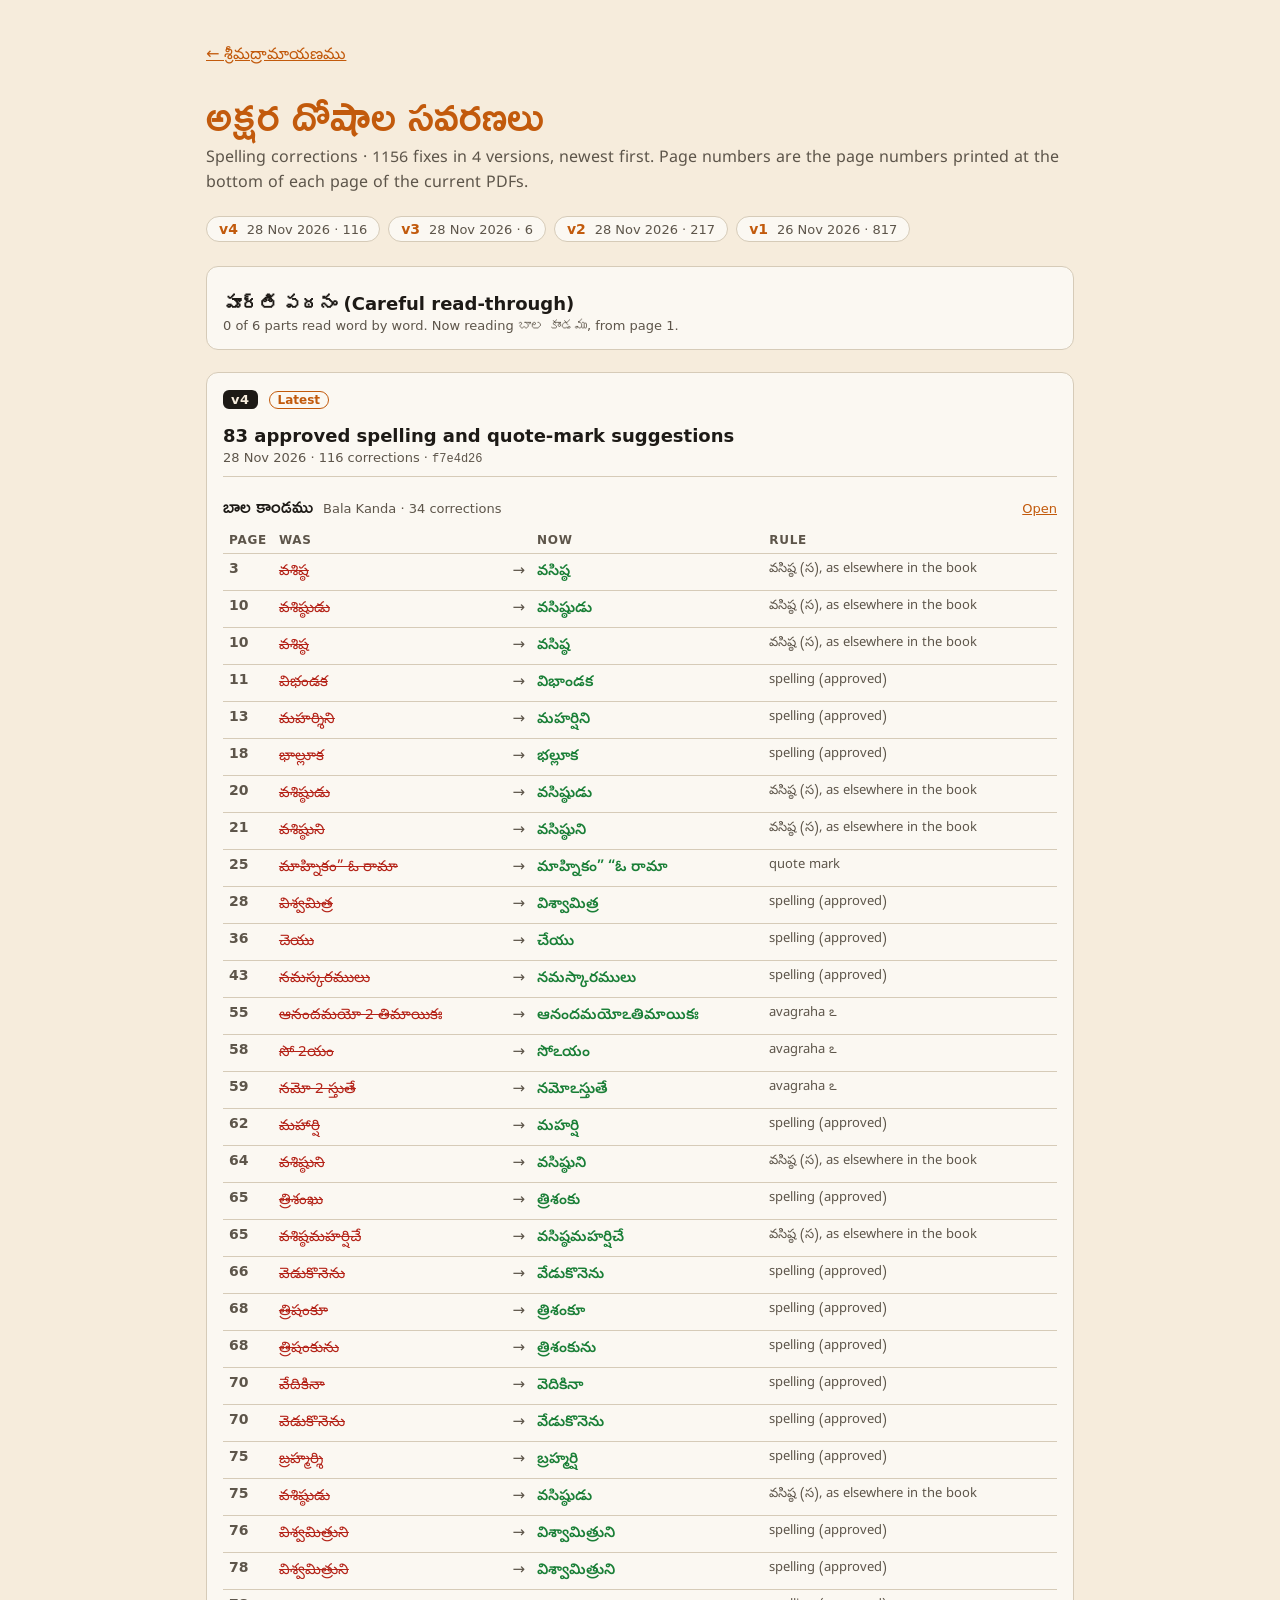
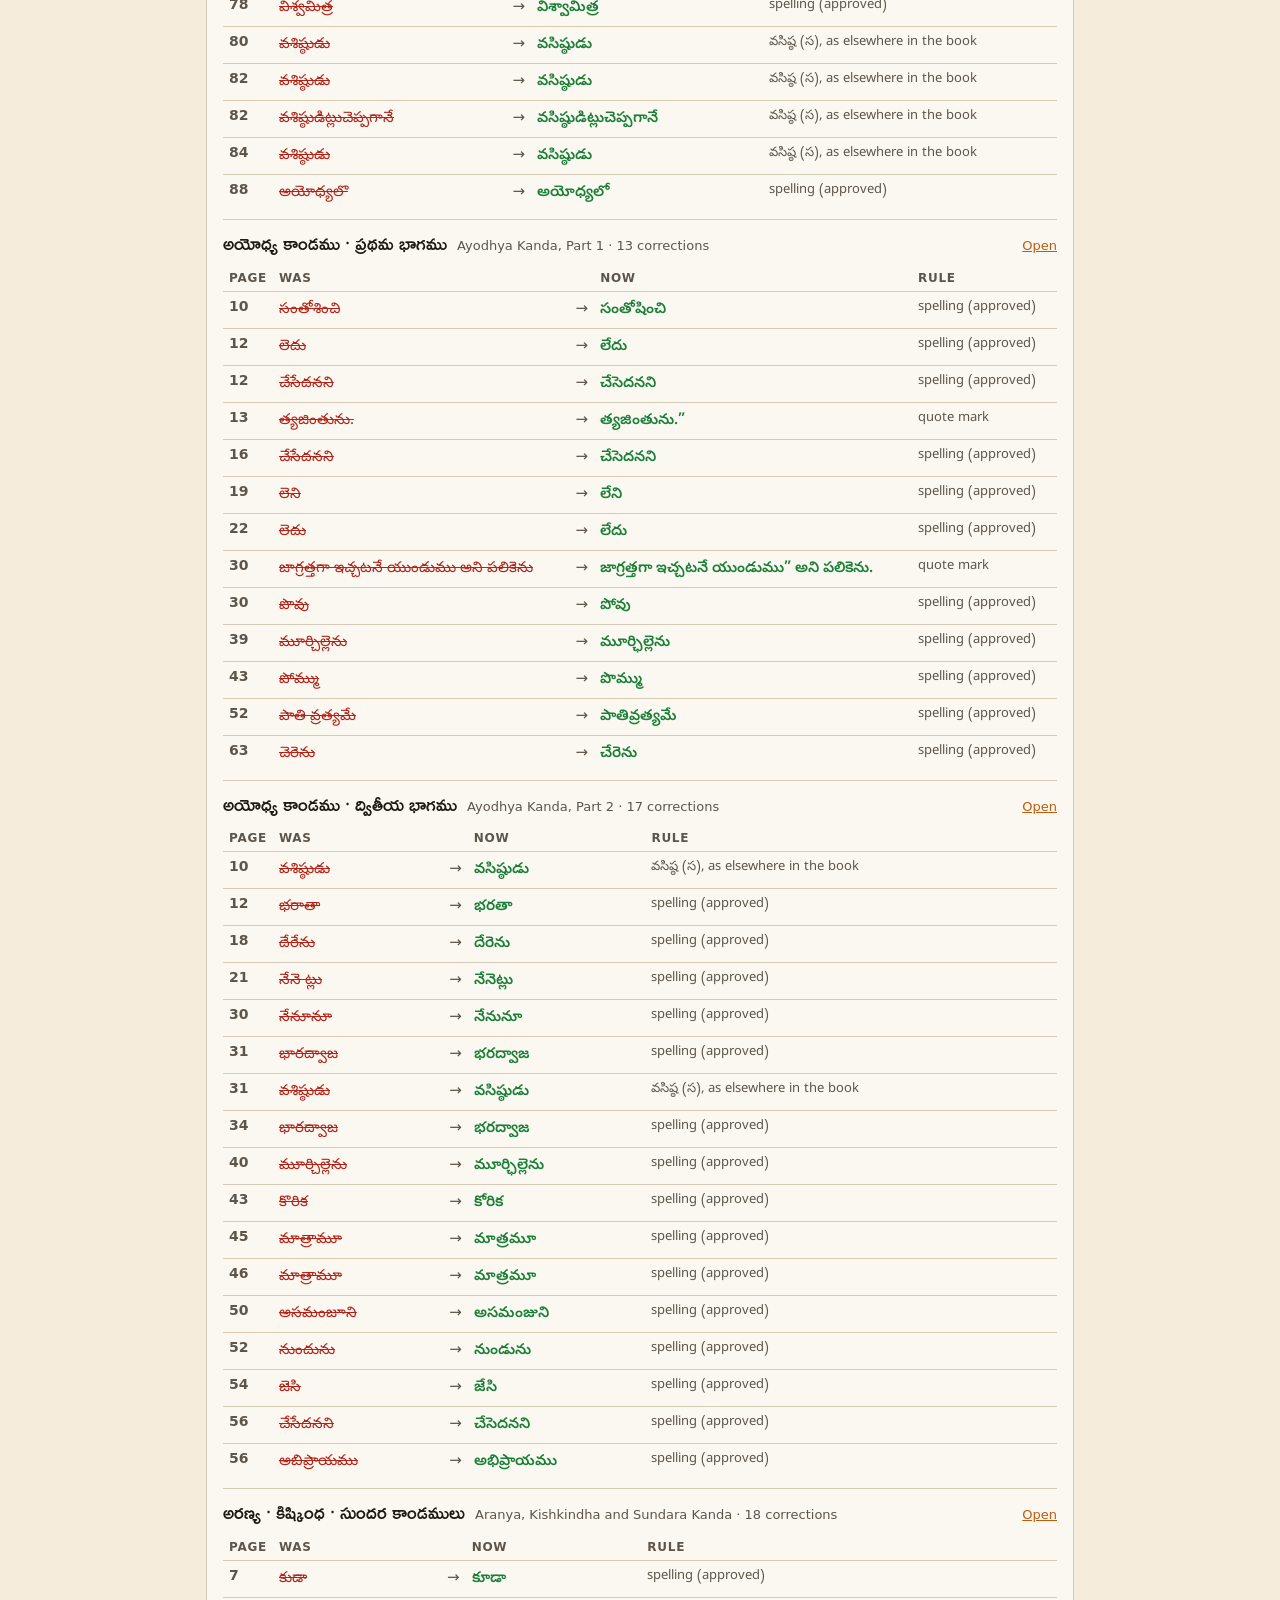
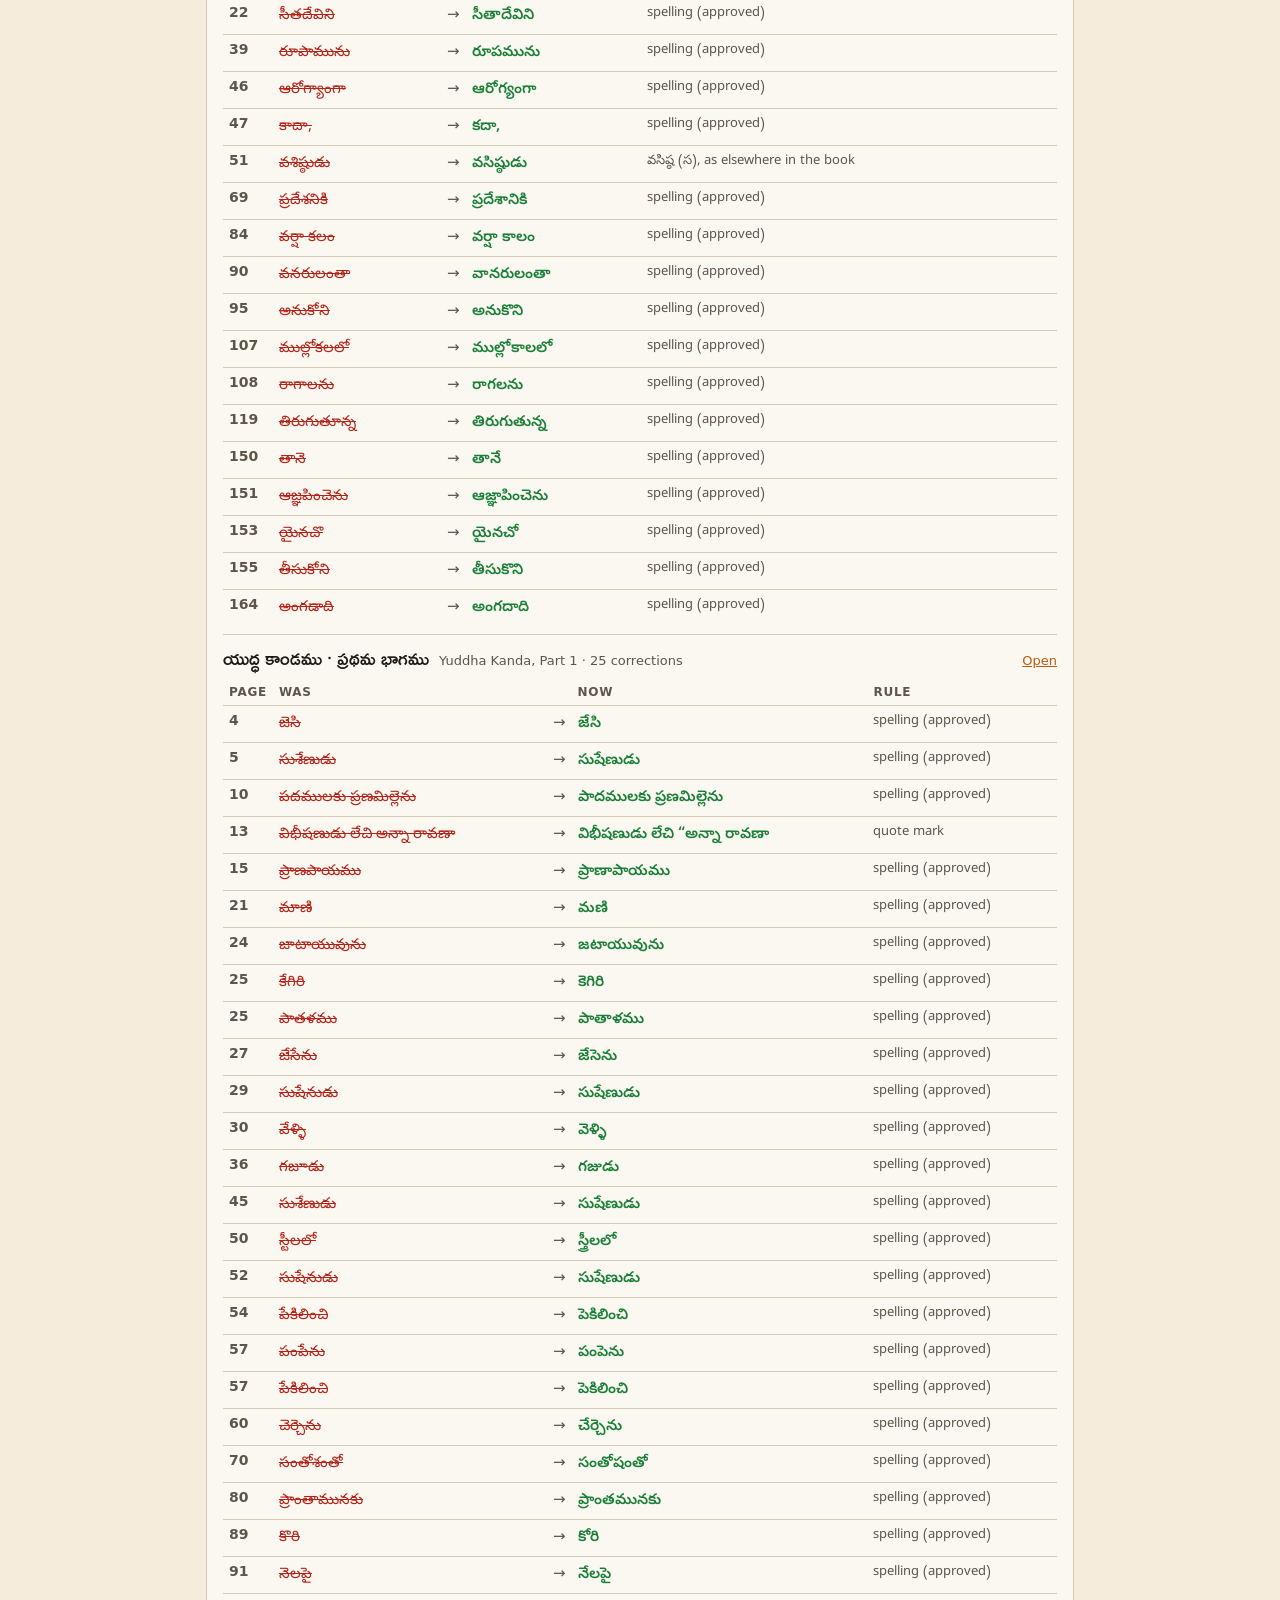
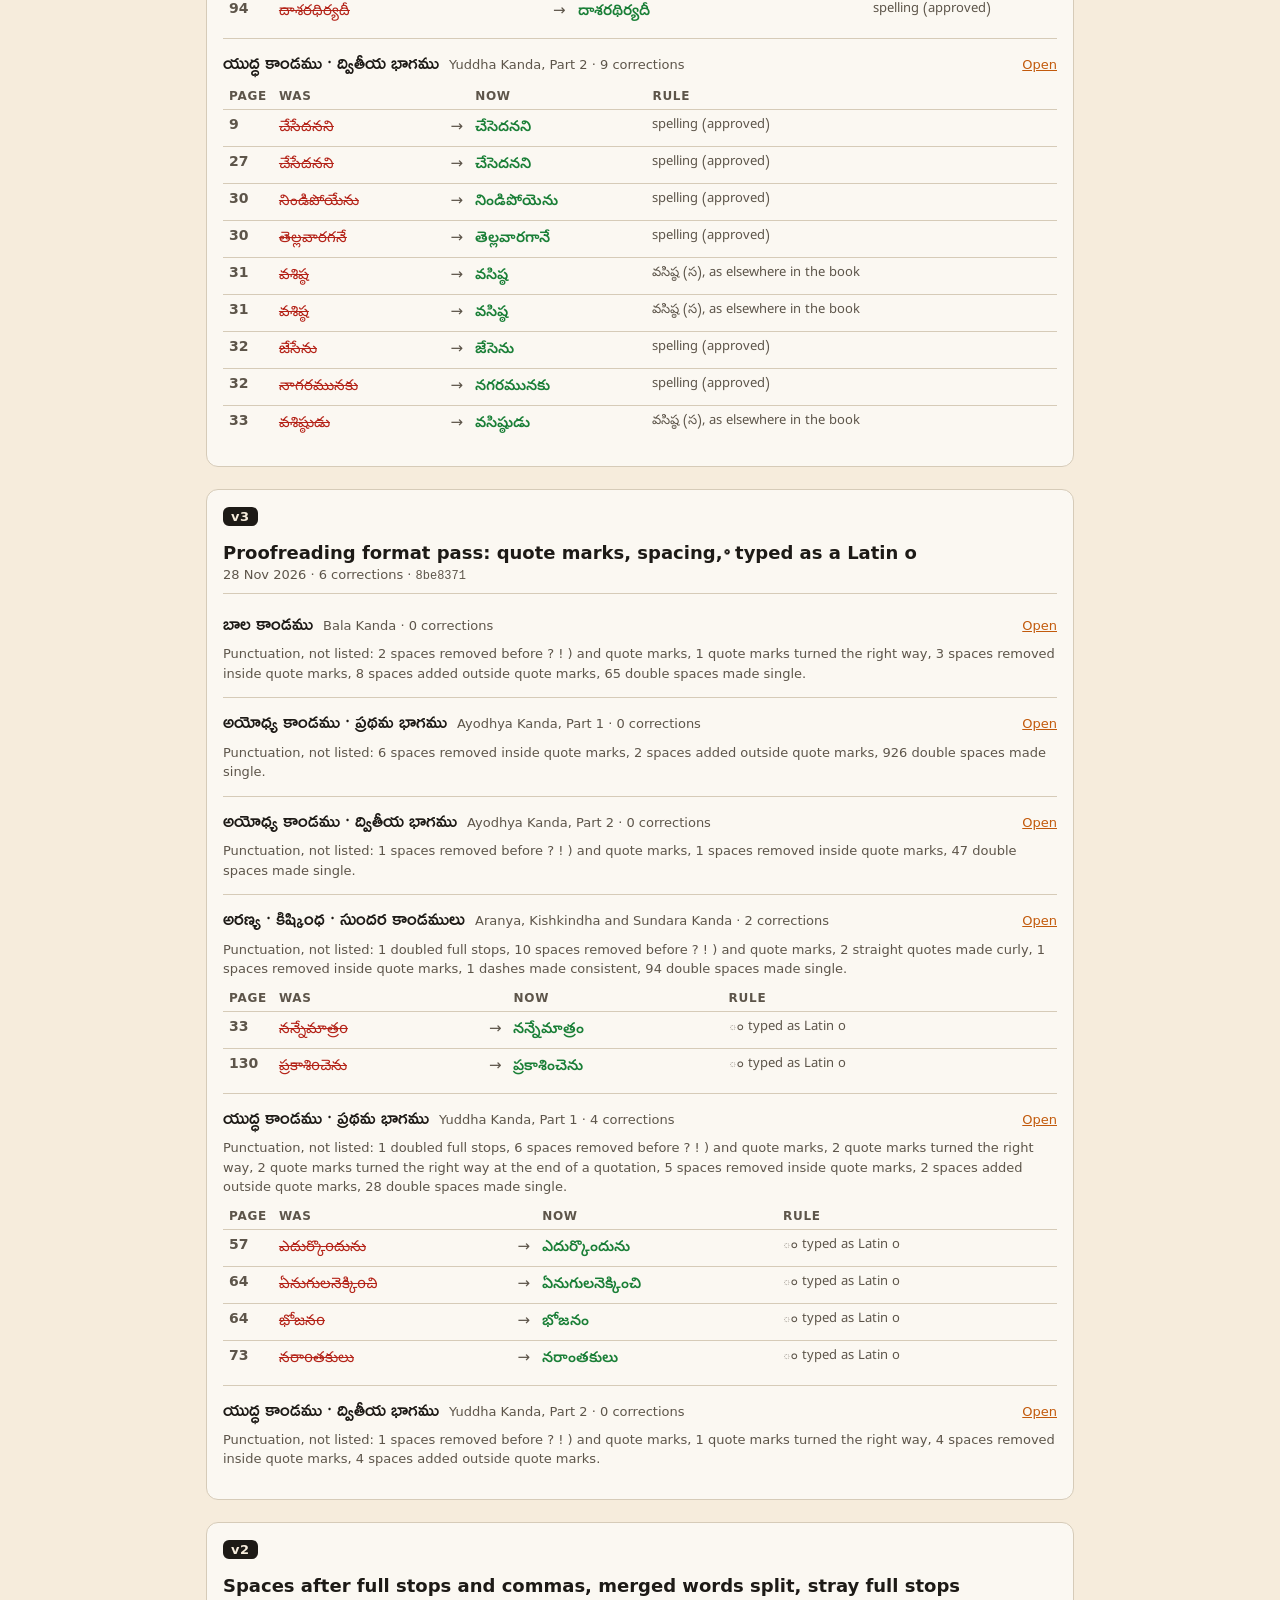
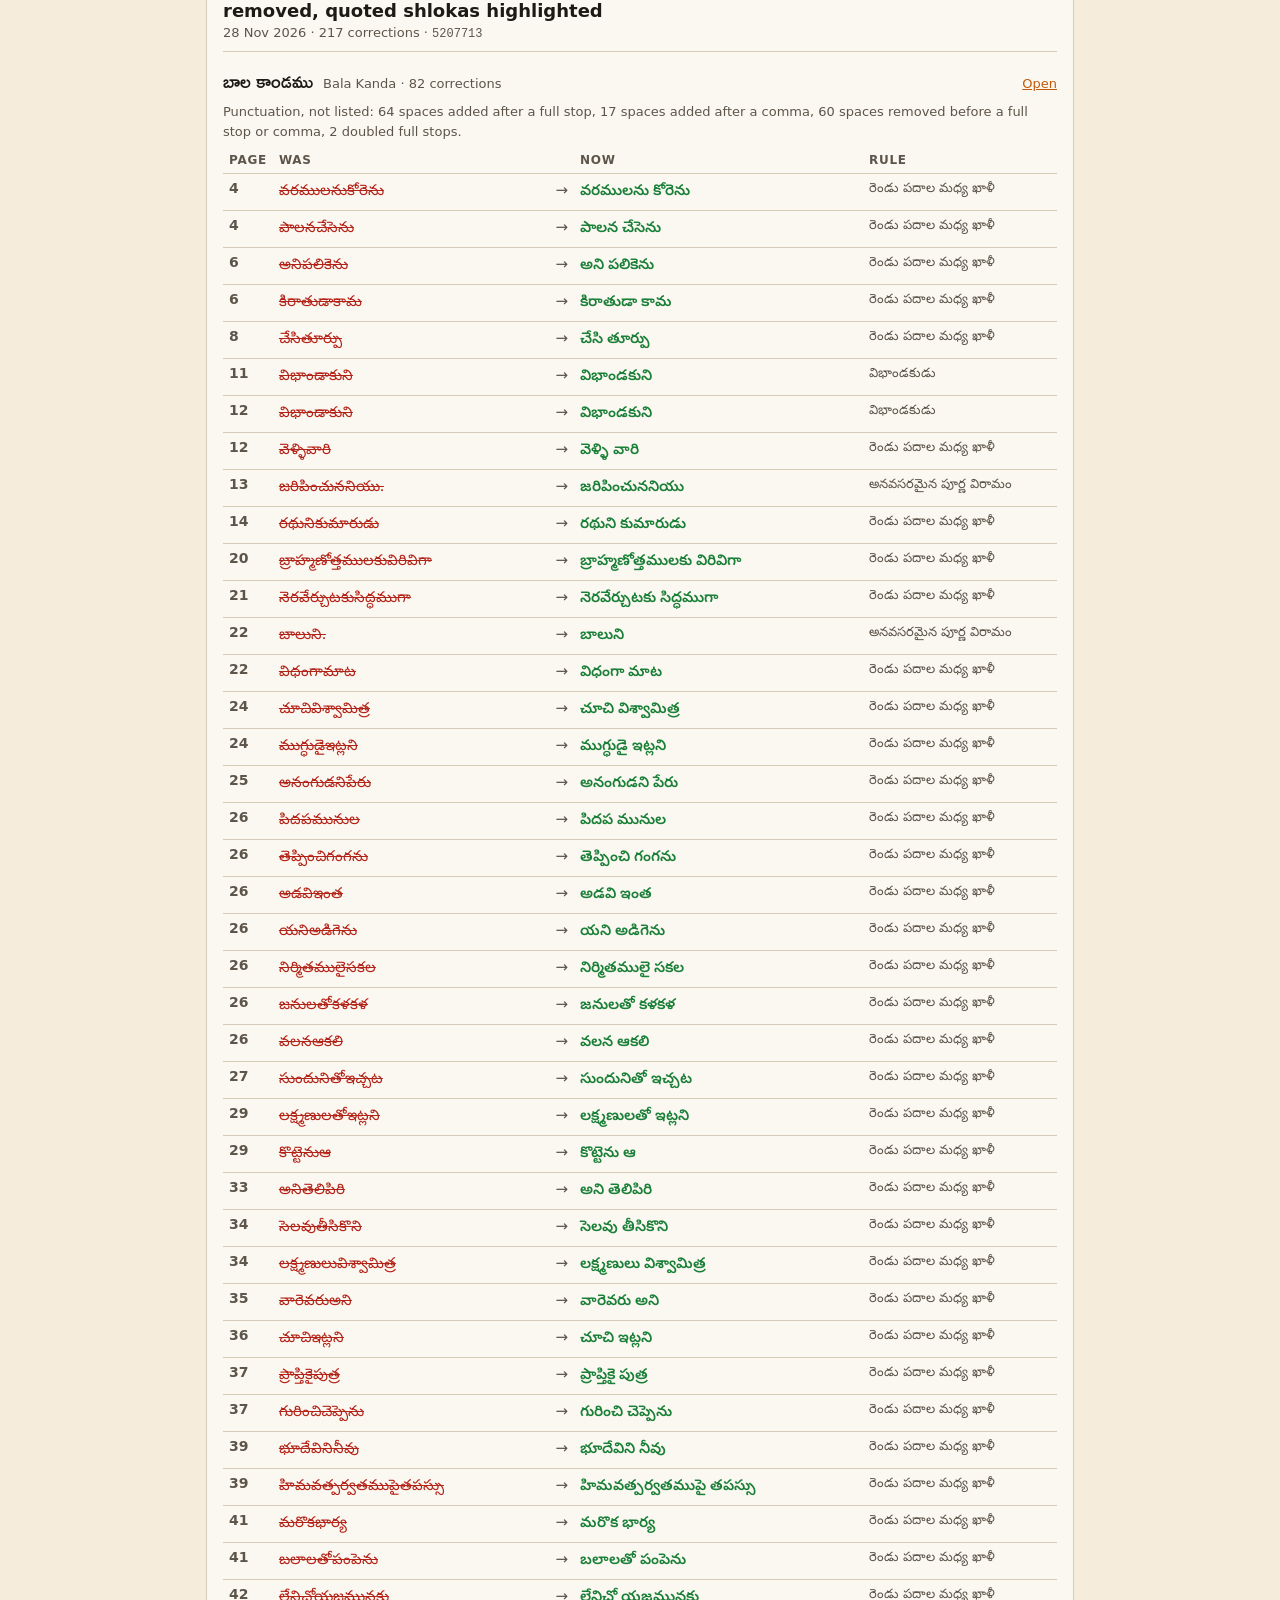
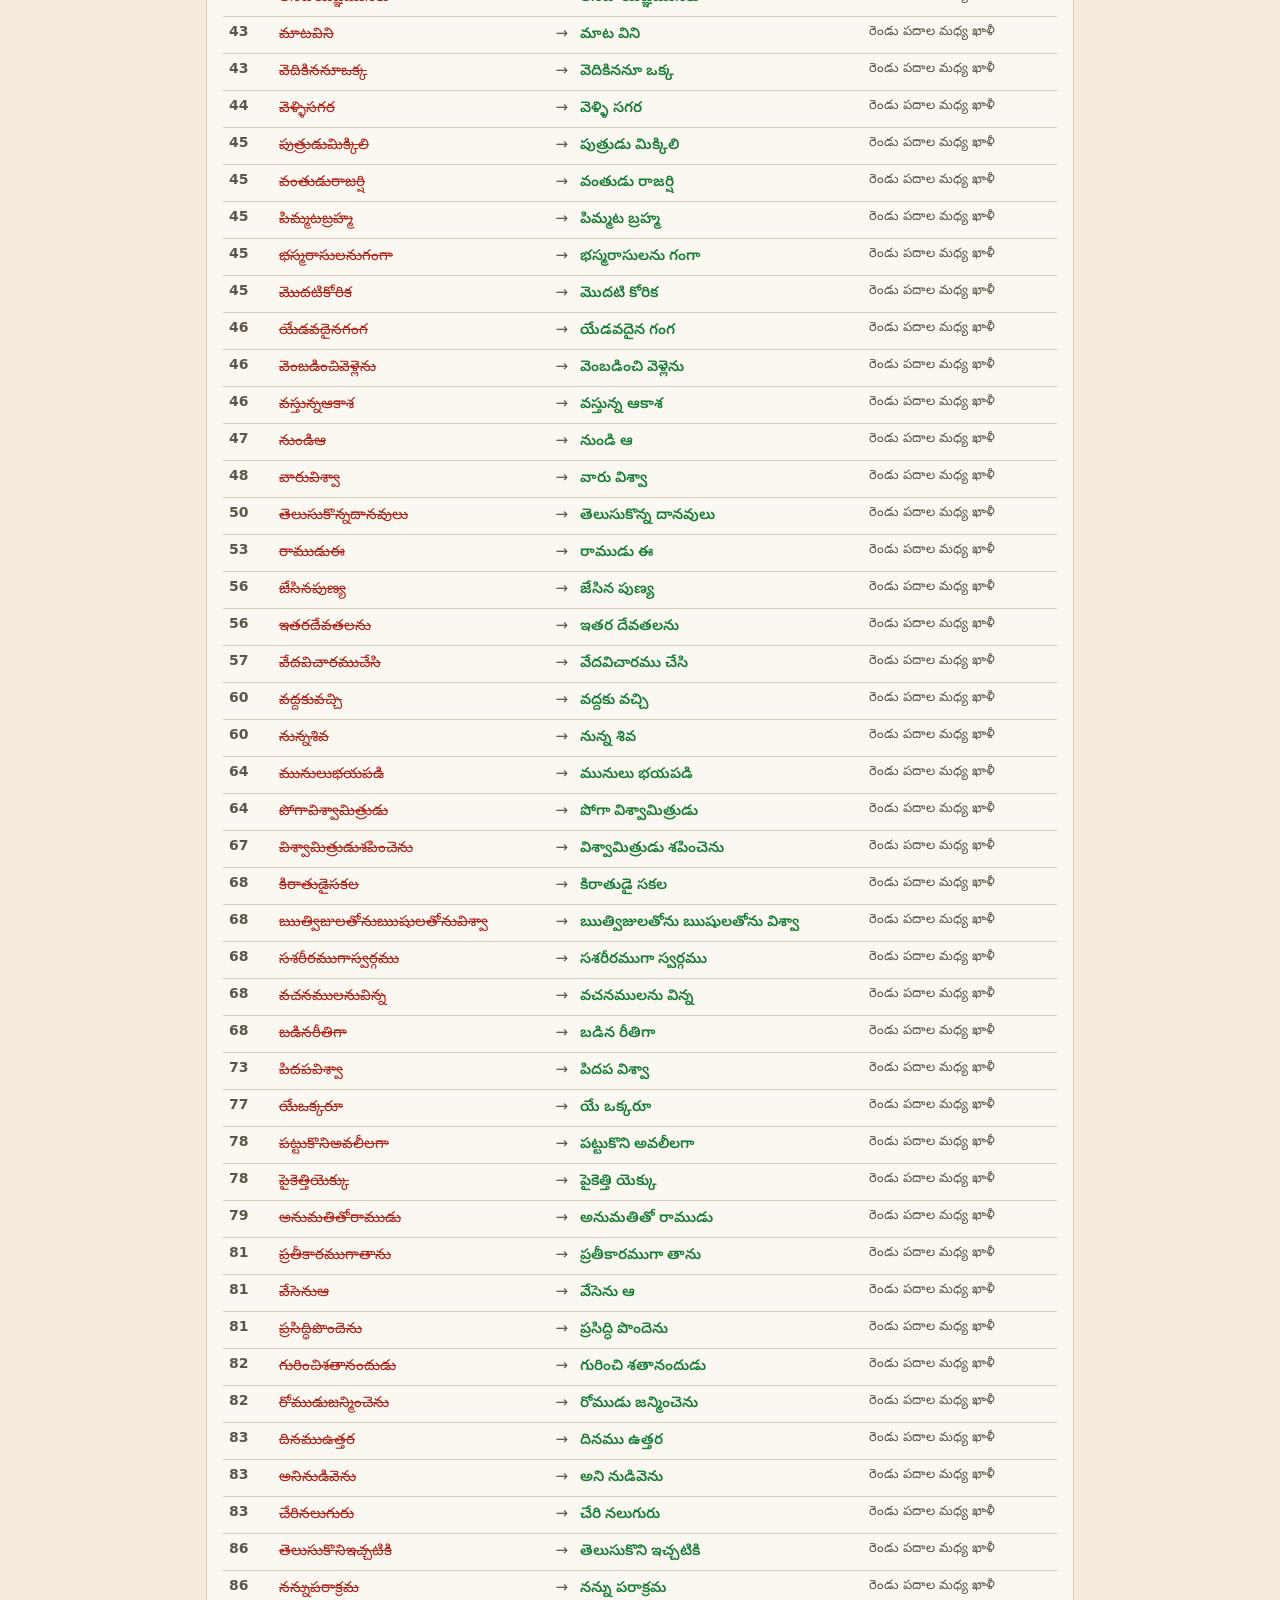
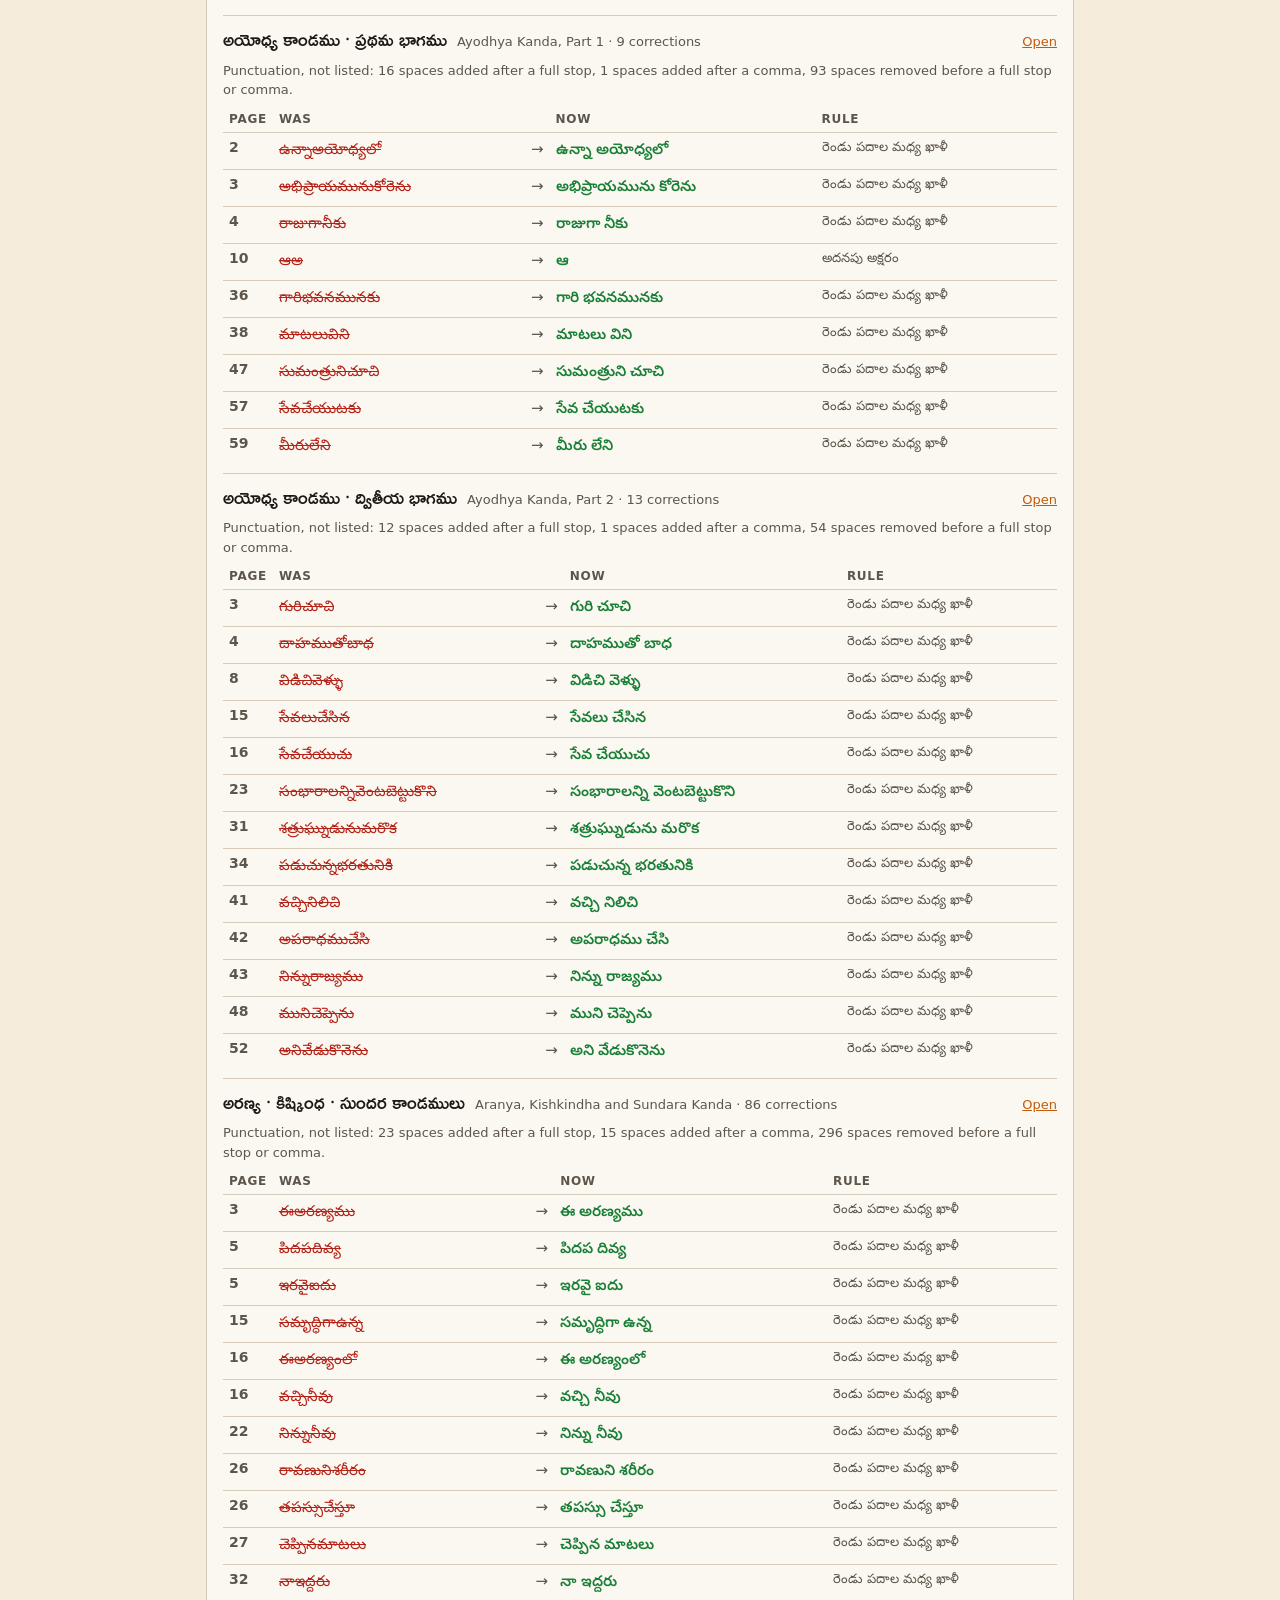
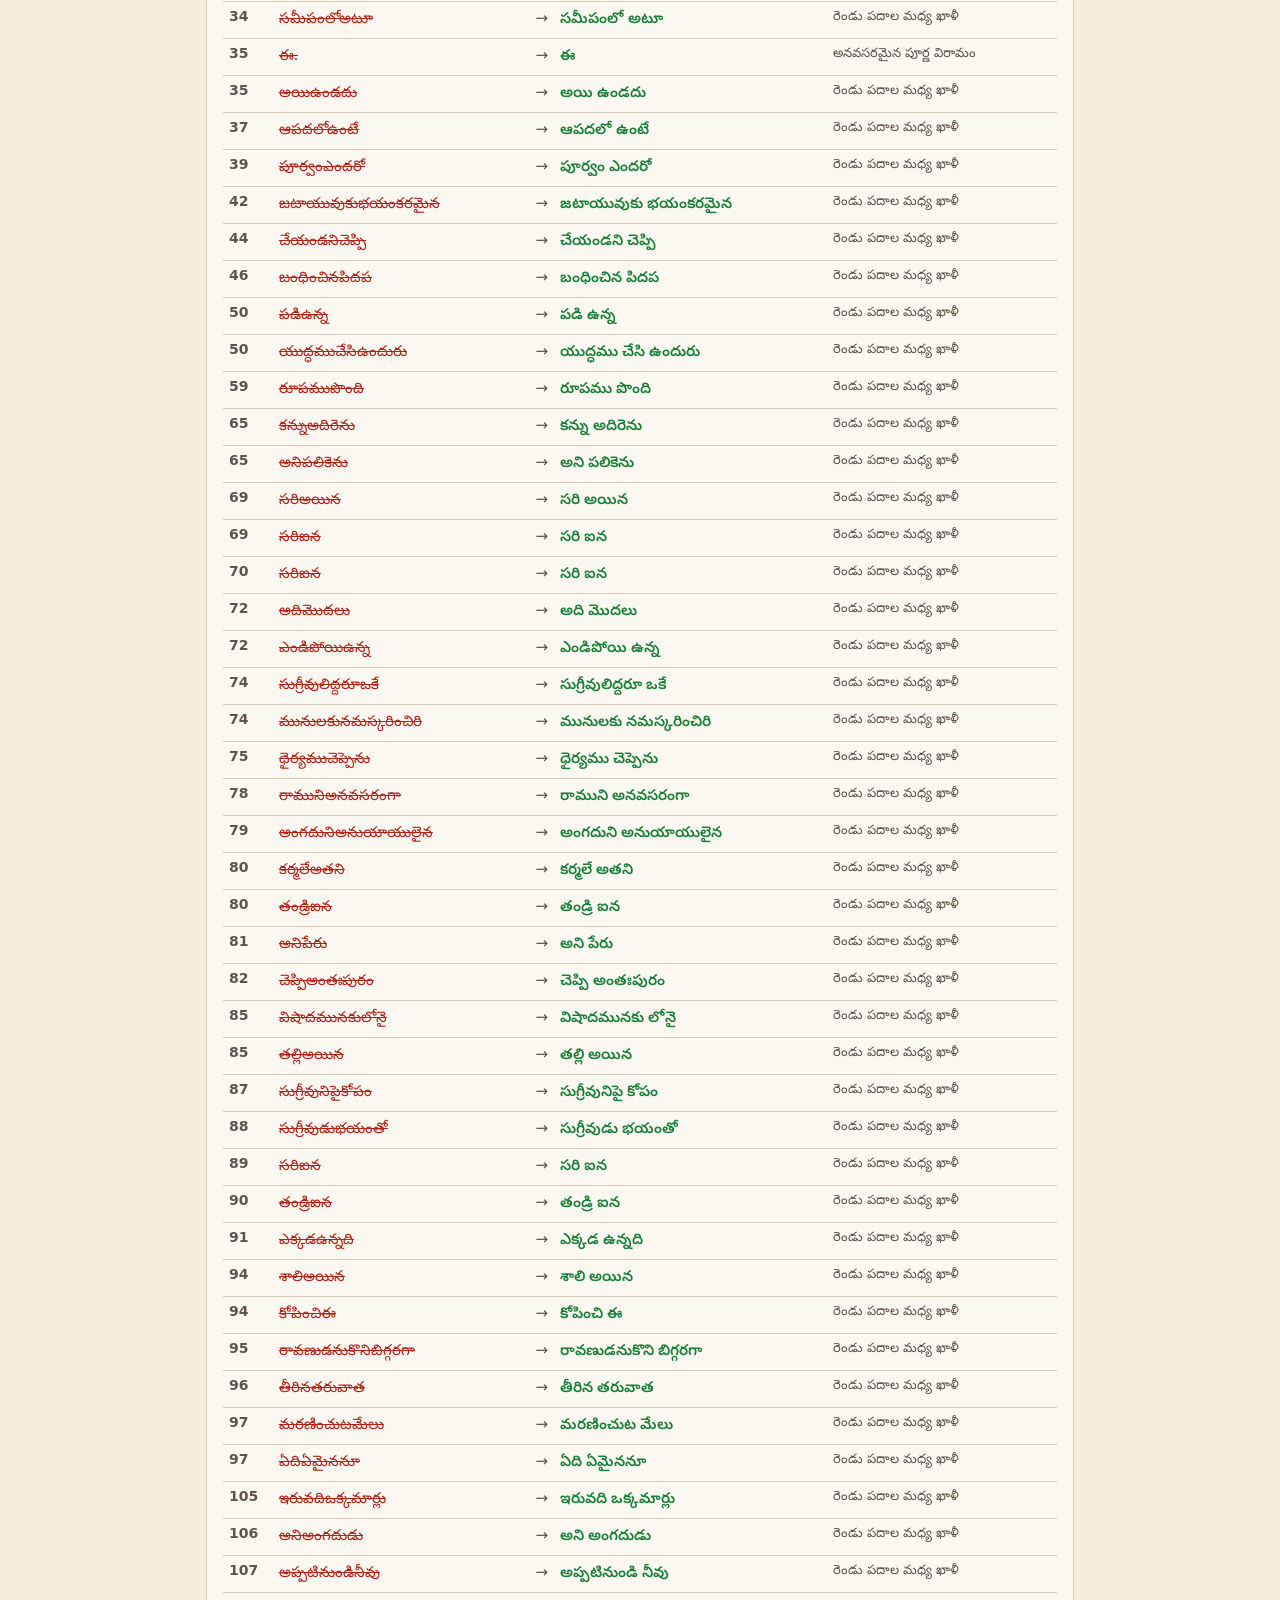
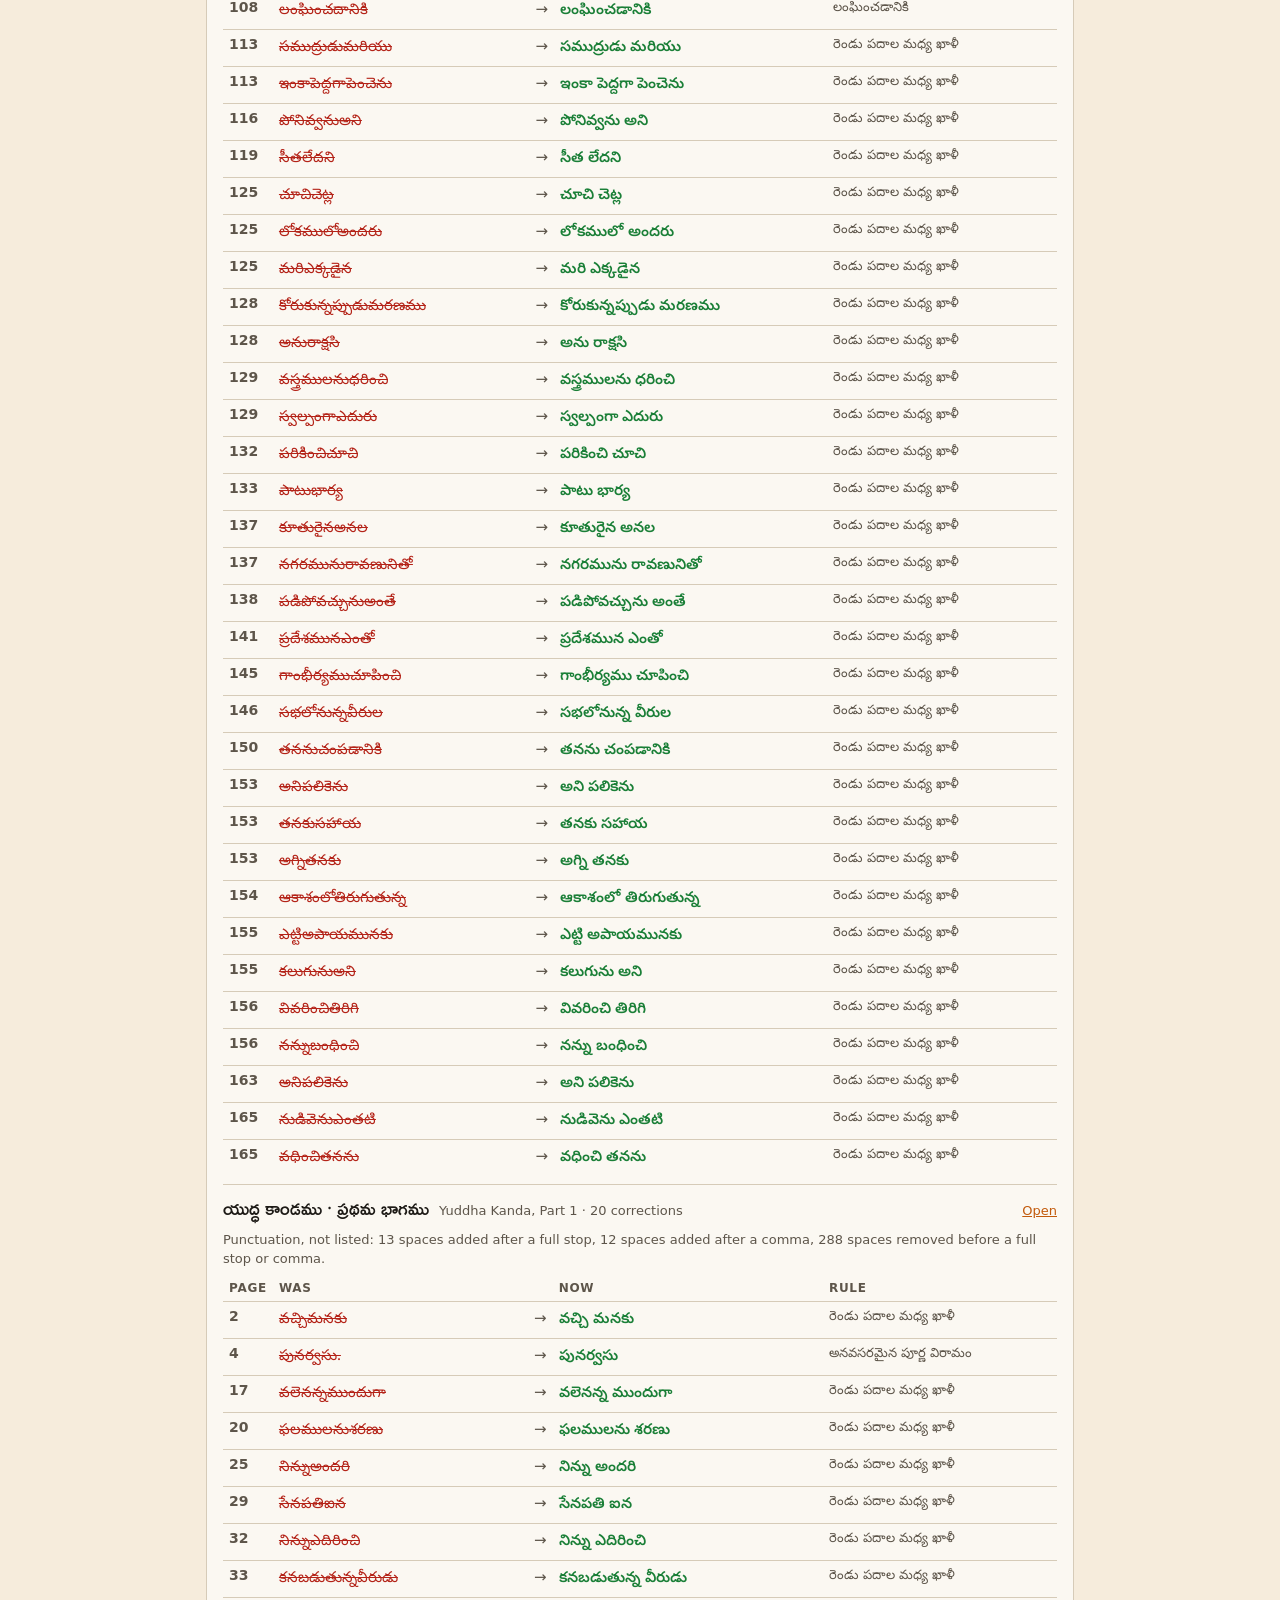
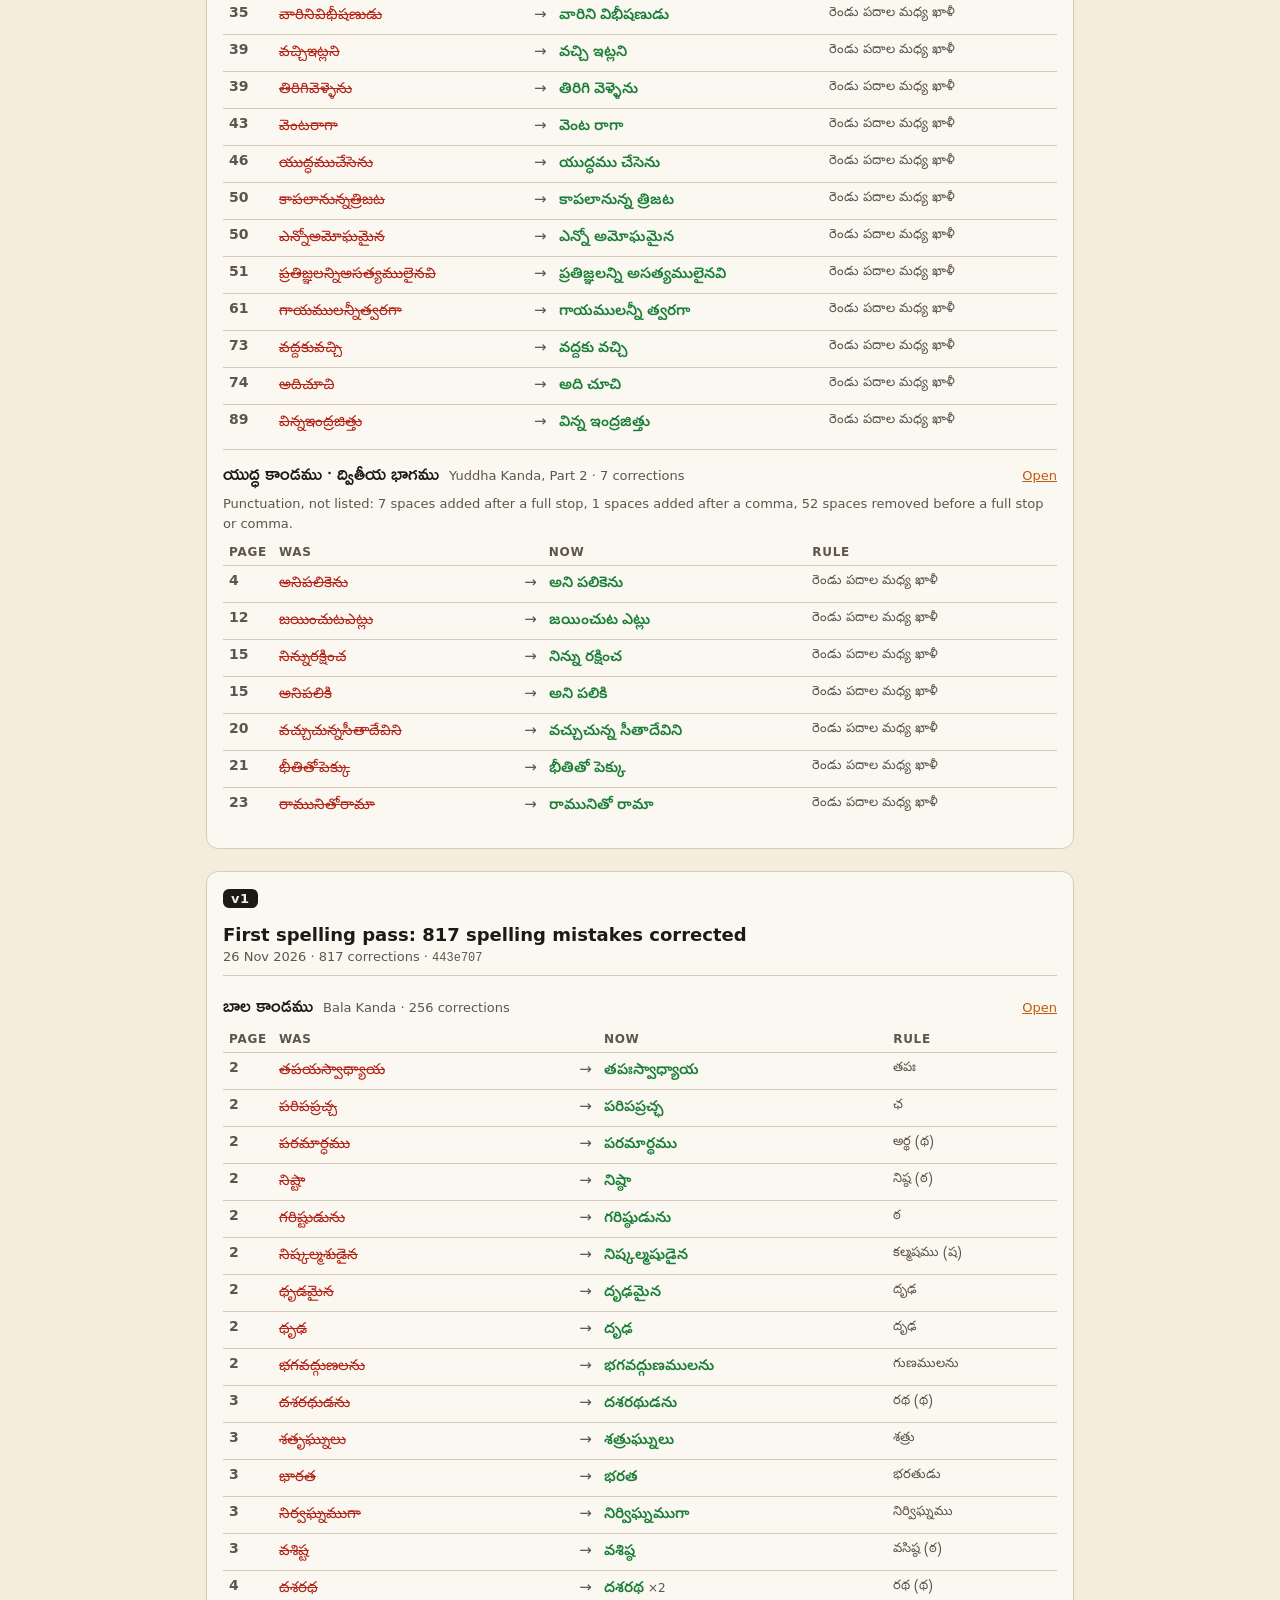
==== commit 719608bb: "Credit Madhusudan Rao Santapuri as author; add the careful read-through tool - Byline on the home pa" ====
--- a/corrections/index.html
+++ b/corrections/index.html
@@ -45,7 +45,7 @@
 <h1>అక్షర దోషాల సవరణలు</h1>
 <p class="lede">Spelling corrections · 1156 fixes in 4 versions, newest first. Page numbers are the page numbers printed at the bottom of each page of the current PDFs.</p>
 <ul class="toc"><li><a href="#v4">v4</a> <span class="n">28 Nov 2026 · 116</span></li><li><a href="#v3">v3</a> <span class="n">28 Nov 2026 · 6</span></li><li><a href="#v2">v2</a> <span class="n">28 Nov 2026 · 217</span></li><li><a href="#v1">v1</a> <span class="n">26 Nov 2026 · 817</span></li></ul>
-<section id="v4" class="ver"><header class="vh"><span class="vid">v4</span> <span class="latest">Latest</span>
+<section class="ver"><h2>పూర్తి పఠనం (Careful read-through)</h2><p class="vm">0 of 6 parts read word by word. Now reading బాల కాండము, from page 1.</p></section><section id="v4" class="ver"><header class="vh"><span class="vid">v4</span> <span class="latest">Latest</span>
 <h2>83 approved spelling and quote-mark suggestions</h2><p class="vm">28 Nov 2026 · 116 corrections · <code>f7e4d26</code></p></header>
 <details class="part" open><summary><span class="pt">బాల కాండము</span> <span class="en">Bala Kanda · 34 corrections</span> <a class="open" href="../#read=data/01-bala-kanda.pdf">Open</a></summary>
 
